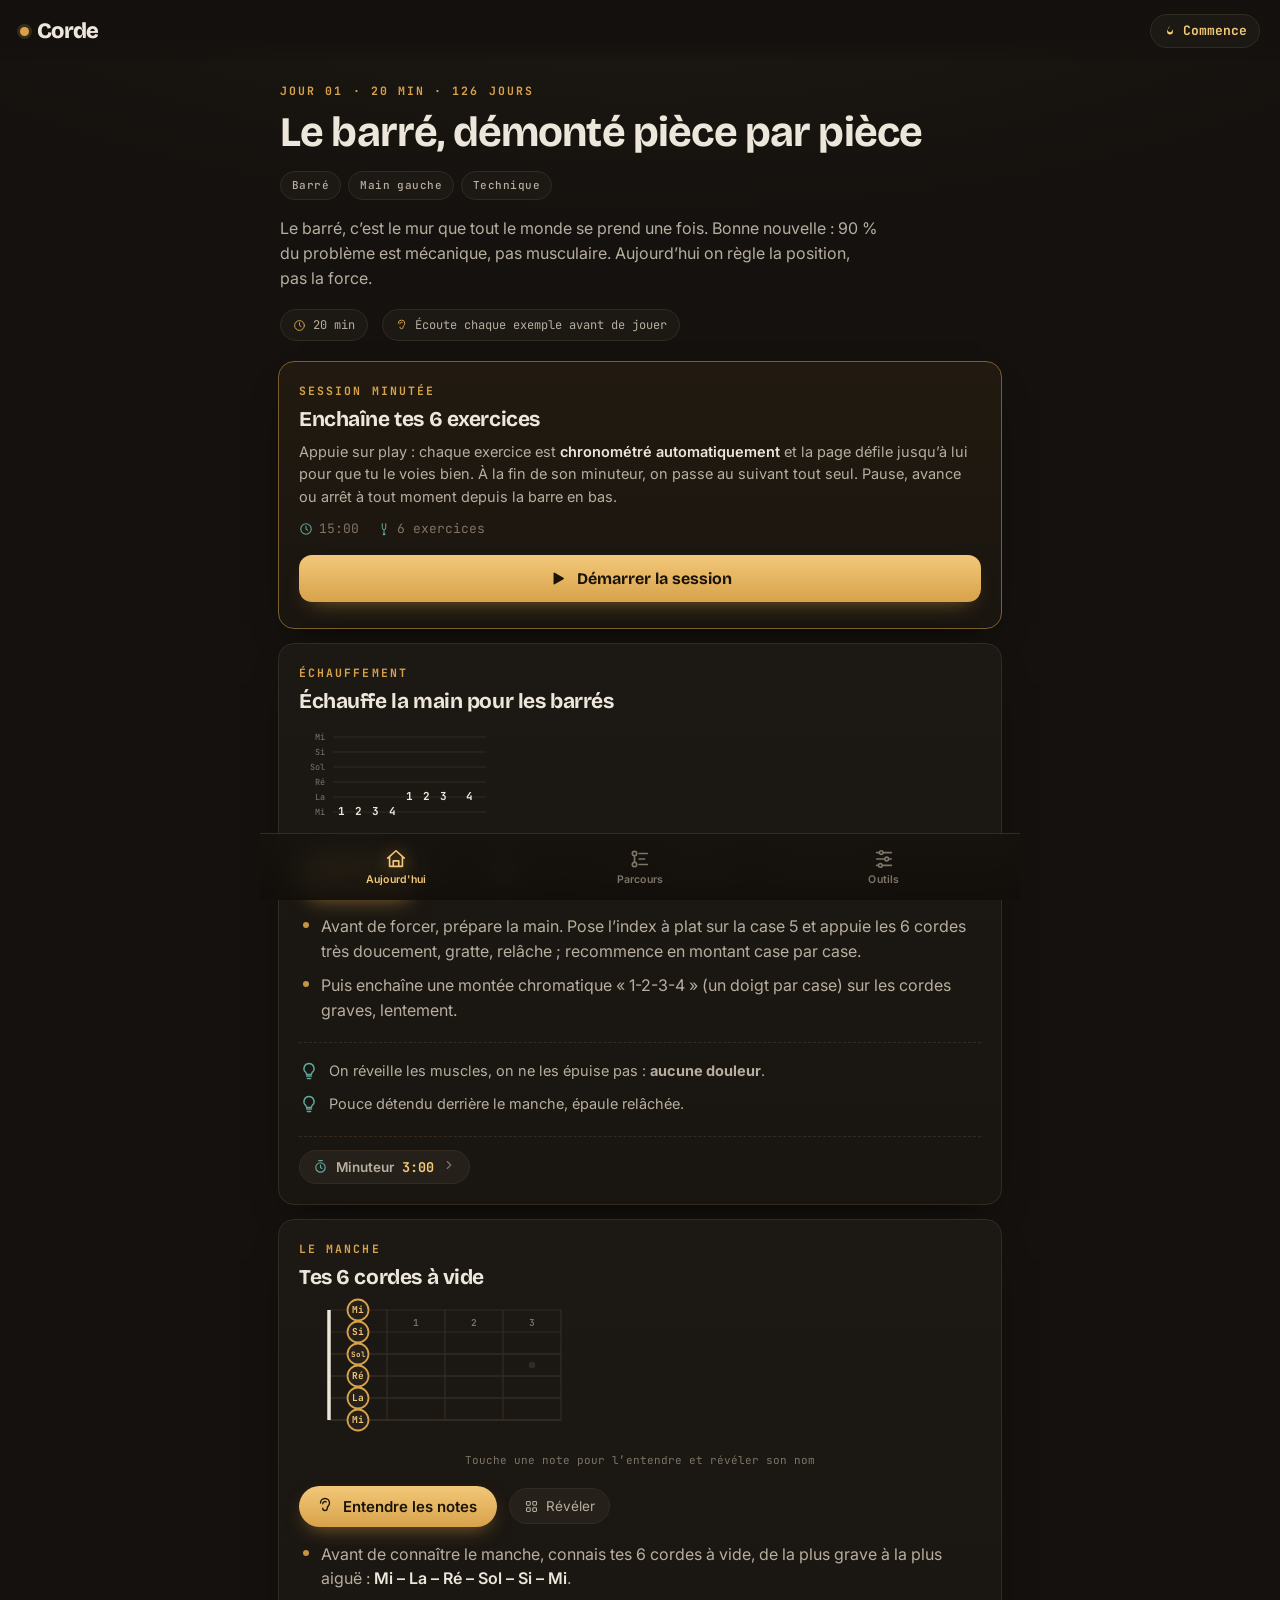
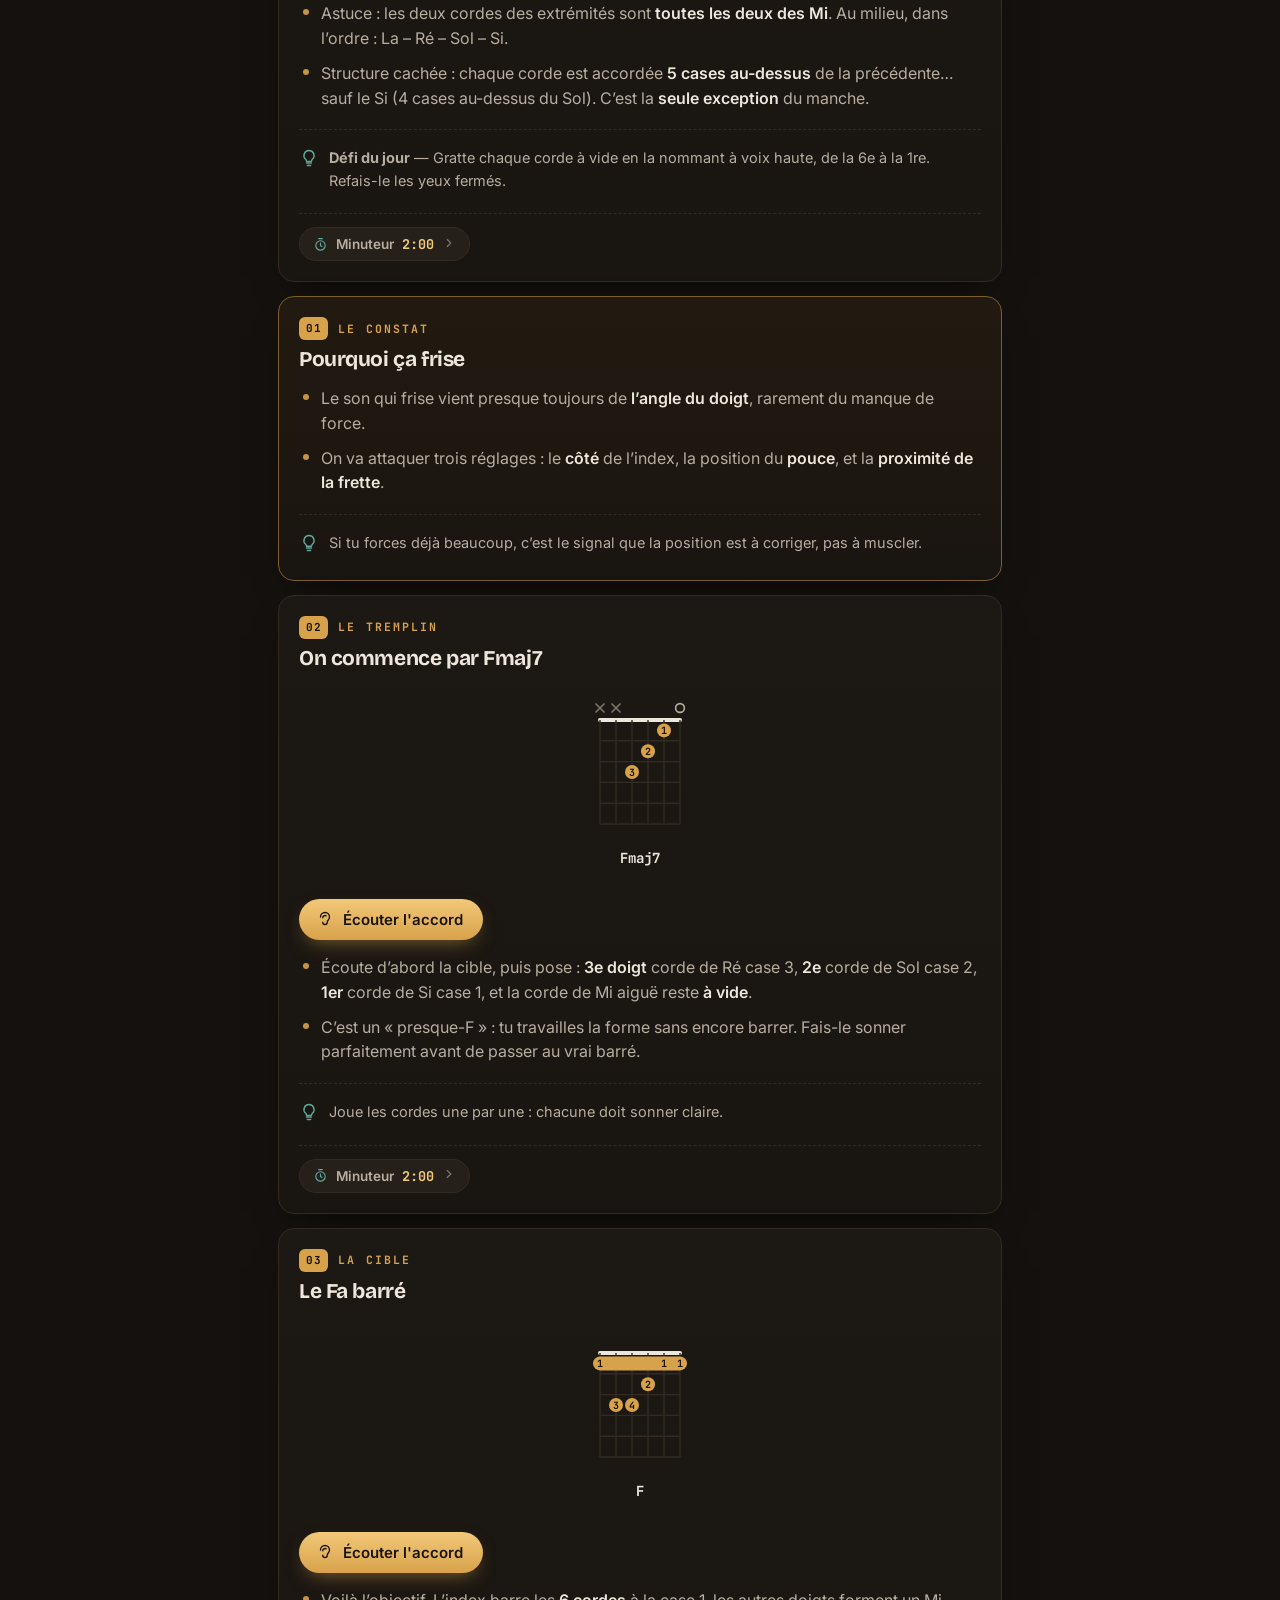
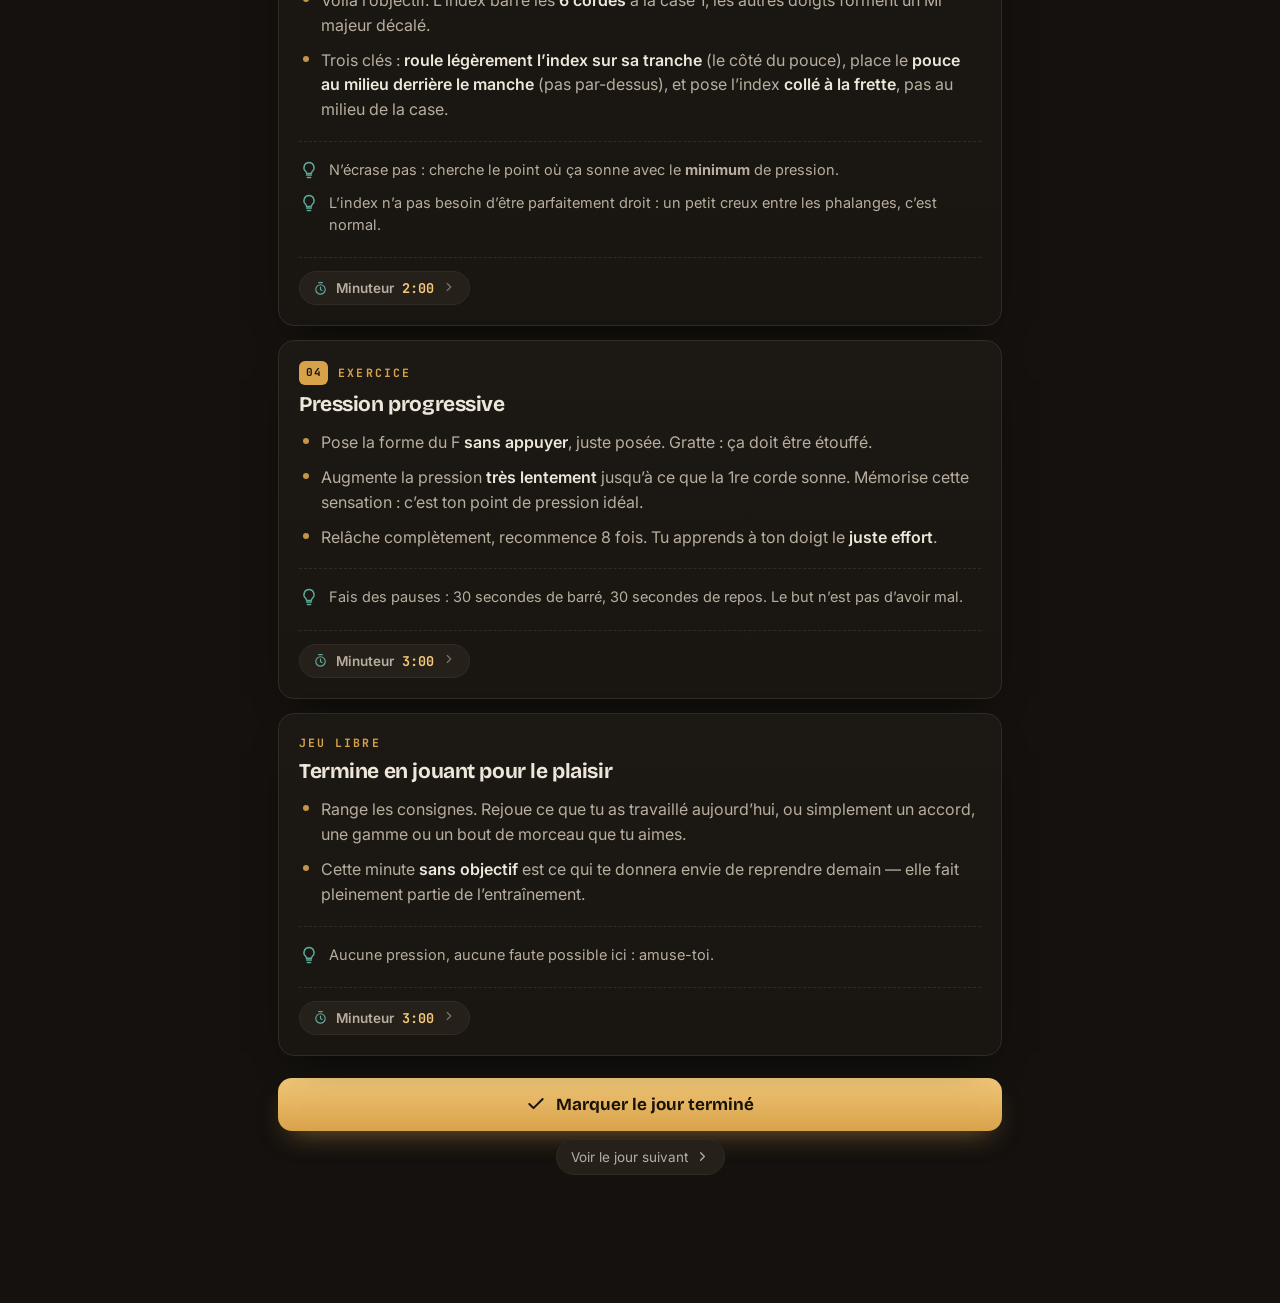
==== index.html @ 46162e78 "Add files via upload" ====
<!DOCTYPE html>
<html lang="fr">
<head>
<meta charset="UTF-8">
<meta name="viewport" content="width=device-width, initial-scale=1.0, viewport-fit=cover">
<title>Corde — Guitare, 20 min par jour</title>
<link rel="preconnect" href="https://fonts.googleapis.com">
<link rel="preconnect" href="https://fonts.gstatic.com" crossorigin>
<link href="https://fonts.googleapis.com/css2?family=Bricolage+Grotesque:opsz,wght@12..96,500;12..96,700;12..96,800&family=Inter:wght@400;500;600&family=JetBrains+Mono:wght@400;500;700&display=swap" rel="stylesheet">
<style>
:root{
  --ink:#14110E; --ink2:#1C1813; --ink3:#26201A; --line:#332B22;
  --bone:#EDE6DA; --bone2:#B7AE9F; --bone3:#7E7568;
  --brass:#D8A24A; --brass-hi:#F2C879; --brass-dim:#7a5e2c;
  --patina:#5FA89C; --patina-dim:#2f5650;
  --red:#C9543B;
  --ok:#8FB98A;
  --r:16px; --r2:12px; --r3:9px;
  --maxw:760px;
  --shadow:0 18px 40px -22px rgba(0,0,0,.8);
}
*{box-sizing:border-box}
html,body{margin:0;padding:0}
body{
  background:
    radial-gradient(120% 60% at 50% -10%, #1f1a14 0%, var(--ink) 60%) fixed,
    var(--ink);
  color:var(--bone);
  font-family:'Inter',system-ui,-apple-system,sans-serif;
  font-size:16px; line-height:1.55;
  -webkit-font-smoothing:antialiased; text-rendering:optimizeLegibility;
  padding-bottom:calc(78px + env(safe-area-inset-bottom));
  min-height:100vh;
}
::selection{background:var(--brass);color:#1a1408}
h1,h2,h3,h4{font-family:'Bricolage Grotesque',sans-serif;font-weight:700;letter-spacing:-.02em;line-height:1.08;margin:0}
.mono{font-family:'JetBrains Mono',monospace}
button{font-family:inherit;cursor:pointer;border:none;background:none;color:inherit}
.hidden{display:none !important}

/* ---------- top bar ---------- */
.topbar{
  position:sticky;top:0;z-index:40;
  display:flex;align-items:center;justify-content:space-between;
  padding:14px 20px calc(14px) 20px;
  padding-top:calc(14px + env(safe-area-inset-top));
  background:linear-gradient(180deg, rgba(20,17,14,.96) 70%, rgba(20,17,14,0));
  backdrop-filter:blur(8px);
}
.wordmark{font-family:'Bricolage Grotesque';font-weight:800;font-size:22px;letter-spacing:-.03em;display:flex;align-items:center;gap:8px}
.wordmark .dotp{width:9px;height:9px;border-radius:50%;background:var(--brass);box-shadow:0 0 0 3px rgba(216,162,74,.18)}
.streak{
  display:inline-flex;align-items:center;gap:6px;
  font-family:'JetBrains Mono';font-size:13px;font-weight:700;color:var(--brass-hi);
  background:var(--ink2);border:1px solid var(--line);border-radius:999px;padding:6px 12px;
}
.streak svg{width:14px;height:14px}

/* ---------- layout ---------- */
main{max-width:var(--maxw);margin:0 auto;padding:6px 18px 40px}
.view{animation:viewIn .4s ease both}
@keyframes viewIn{from{opacity:0;transform:translateY(6px)}to{opacity:1;transform:none}}

/* ---------- lesson header ---------- */
.eyebrow{font-family:'JetBrains Mono';font-size:11.5px;font-weight:700;letter-spacing:.18em;text-transform:uppercase;color:var(--brass)}
.lesson-head{padding:14px 2px 6px}
.lesson-head h1{font-size:clamp(30px,8vw,42px);margin:10px 0 0}
.tags{display:flex;flex-wrap:wrap;gap:7px;margin:16px 0 12px}
.tag{font-family:'JetBrains Mono';font-size:11px;font-weight:500;letter-spacing:.04em;color:var(--bone2);background:var(--ink2);border:1px solid var(--line);border-radius:999px;padding:5px 11px}
.lesson-intro{color:var(--bone2);font-size:16px;max-width:60ch}

/* progress ring in head */
.daymeta{display:flex;align-items:center;gap:14px;margin-top:18px;flex-wrap:wrap}
.pill{display:inline-flex;align-items:center;gap:7px;font-family:'JetBrains Mono';font-size:12px;color:var(--bone2);background:var(--ink2);border:1px solid var(--line);border-radius:999px;padding:6px 12px}
.pill svg{width:13px;height:13px;color:var(--brass)}

/* ---------- cards ---------- */
.card{
  background:linear-gradient(180deg,var(--ink2),#191510);
  border:1px solid var(--line);
  border-radius:var(--r);
  padding:20px;
  margin:14px 0;
  box-shadow:var(--shadow);
  animation:cardIn .5s cubic-bezier(.2,.7,.3,1) both;
}
@keyframes cardIn{from{opacity:0;transform:translateY(14px)}to{opacity:1;transform:none}}
.card.warm{border-color:var(--brass-dim);background:linear-gradient(180deg,#221a10,#191510)}
.card-eyebrow{display:flex;align-items:center;gap:10px;margin-bottom:8px}
.card-eyebrow .num{font-family:'JetBrains Mono';font-weight:700;color:var(--ink);background:var(--brass);font-size:11px;border-radius:6px;padding:3px 7px;letter-spacing:.06em}
.card h2{font-size:21px;margin:2px 0 4px}
.card h3{font-size:17px}
.card p{color:var(--bone2);margin:10px 0}
.card p strong, .body strong{color:var(--bone);font-weight:600}
.card p em, .body em{color:var(--brass-hi);font-style:normal;font-weight:500}
.body{color:var(--bone2)}
.body ul{margin:10px 0;padding-left:0;list-style:none}
.body li{position:relative;padding:5px 0 5px 22px;color:var(--bone2)}
.body li::before{content:"";position:absolute;left:4px;top:13px;width:6px;height:6px;border-radius:50%;background:var(--brass);opacity:.9}
.kbd{font-family:'JetBrains Mono';font-size:13px;color:var(--brass-hi);background:var(--ink3);border:1px solid var(--line);border-radius:6px;padding:1px 6px}

/* tips */
.tips{margin-top:14px;border-top:1px dashed var(--line);padding-top:12px}
.tip{display:flex;gap:10px;align-items:flex-start;font-size:14.5px;color:var(--bone2);padding:5px 0}
.tip .ic{flex:none;width:20px;height:20px;color:var(--patina);margin-top:1px}
.tip svg{width:20px;height:20px}

/* ---------- audio bar ---------- */
.audiobar{display:flex;align-items:center;gap:12px;flex-wrap:wrap;margin:16px 0 4px}
.playbtn{
  display:inline-flex;align-items:center;gap:9px;
  font-weight:600;font-size:15px;color:#1a1408;
  background:linear-gradient(180deg,var(--brass-hi),var(--brass));
  border-radius:999px;padding:11px 20px 11px 17px;
  box-shadow:0 8px 20px -8px rgba(216,162,74,.6);
  transition:transform .12s ease, filter .2s ease;
}
.playbtn:hover{transform:translateY(-1px);filter:brightness(1.05)}
.playbtn:active{transform:translateY(0)}
.playbtn svg{width:18px;height:18px}
.playbtn.playing{background:var(--ink3);color:var(--bone);box-shadow:none;border:1px solid var(--line)}
.subbtn{display:inline-flex;align-items:center;gap:7px;font-size:13.5px;color:var(--bone2);background:var(--ink3);border:1px solid var(--line);border-radius:999px;padding:9px 14px;transition:.15s}
.subbtn:hover{color:var(--bone);border-color:var(--brass-dim)}
.subbtn svg{width:15px;height:15px}
.subbtn.on{color:var(--brass-hi);border-color:var(--brass-dim);background:#241b10}
.metrobtn.on{color:#1a1408;background:linear-gradient(180deg,var(--brass-hi),var(--brass));border-color:var(--brass);animation:metropulse 1s ease infinite}
.metrobtn.on svg{color:#1a1408}
@keyframes metropulse{0%,100%{box-shadow:0 0 0 0 rgba(216,162,74,0)}50%{box-shadow:0 0 0 4px rgba(216,162,74,.22)}}
.tempo{display:inline-flex;align-items:center;gap:10px;font-family:'JetBrains Mono';font-size:12px;color:var(--bone2)}
.tempo input[type=range]{-webkit-appearance:none;appearance:none;width:104px;height:4px;border-radius:4px;background:var(--line);outline:none}
.tempo input[type=range]::-webkit-slider-thumb{-webkit-appearance:none;width:16px;height:16px;border-radius:50%;background:var(--brass);cursor:pointer;box-shadow:0 0 0 4px rgba(216,162,74,.15)}
.tempo input[type=range]::-moz-range-thumb{width:16px;height:16px;border:none;border-radius:50%;background:var(--brass);cursor:pointer}
.tempo .bpm{color:var(--brass-hi);min-width:46px}

/* ---------- diagram surfaces ---------- */
.diagram-wrap{display:flex;justify-content:center;padding:8px 0 4px}
.chord-row{display:flex;gap:14px;flex-wrap:wrap;justify-content:center;padding:6px 0}
.chord-cell{display:flex;flex-direction:column;align-items:center;gap:8px;cursor:pointer;border-radius:12px;padding:8px;transition:.15s;border:1px solid transparent}
.chord-cell:hover{background:var(--ink3);border-color:var(--line)}
.chord-cell .cname{font-family:'JetBrains Mono';font-weight:700;font-size:14px;color:var(--bone)}
.chord-cell.active .cname{color:var(--brass-hi)}
.fretwrap{overflow-x:auto;border-radius:12px;padding:4px}
svg.diagram{display:block;max-width:100%;height:auto}
svg .lbl{font-family:'JetBrains Mono';font-weight:600}

/* note dot animation */
.ndot{transition:fill .08s ease, r .08s ease}
.ndot.active{fill:var(--brass-hi)!important;stroke:var(--brass-hi)!important}
.fdot{cursor:pointer;transition:fill .1s ease,stroke .1s ease}
.fnote{cursor:pointer}
.fnote:hover .fdot{stroke:var(--brass-hi)}
.fname{user-select:none}
.fdot.active + .fname{fill:#1a1408}
.tabcol.active rect.coltxtbg{opacity:1}
.tabnum.active{fill:#1a1408}

/* ---------- recap / routine ---------- */
.routine li{counter-increment:rc;padding-left:34px}
.routine li::before{content:counter(rc);left:0;top:6px;width:auto;height:auto;background:none;font-family:'JetBrains Mono';font-weight:700;color:var(--brass);font-size:13px;border:1px solid var(--brass-dim);border-radius:6px;padding:1px 7px}
.routine{counter-reset:rc;list-style:none;padding:0;margin:8px 0}

/* finish button */
.finishbtn{
  width:100%;margin:22px 0 8px;
  display:flex;align-items:center;justify-content:center;gap:10px;
  font-family:'Bricolage Grotesque';font-weight:700;font-size:17px;color:#1a1408;
  background:linear-gradient(180deg,var(--brass-hi),var(--brass));
  border-radius:14px;padding:16px;
  box-shadow:0 12px 28px -12px rgba(216,162,74,.55);transition:.15s;
}
.finishbtn:hover{filter:brightness(1.04);transform:translateY(-1px)}
.finishbtn.done{background:var(--ink2);color:var(--ok);border:1px solid var(--line);box-shadow:none}
.finishbtn svg{width:20px;height:20px}

/* ---------- parcours (timeline) ---------- */
.path-head{padding:14px 2px}
.path-head h1{font-size:30px}
.path-head p{color:var(--bone2)}
.weekband{font-family:'JetBrains Mono';font-size:12px;letter-spacing:.12em;text-transform:uppercase;color:var(--bone3);margin:24px 4px 8px;display:flex;align-items:center;gap:10px}
.weekband::after{content:"";flex:1;height:1px;background:var(--line)}
.daycard{
  display:flex;align-items:center;gap:14px;width:100%;text-align:left;
  background:var(--ink2);border:1px solid var(--line);border-radius:14px;
  padding:14px 16px;margin:8px 0;transition:.15s;
}
.daycard:hover{border-color:var(--brass-dim);transform:translateX(2px)}
.daynum{flex:none;width:46px;height:46px;border-radius:12px;display:grid;place-items:center;font-family:'JetBrains Mono';font-weight:700;font-size:15px;background:var(--ink3);color:var(--bone2);border:1px solid var(--line)}
.daycard.done .daynum{background:var(--patina-dim);color:#cfeee6;border-color:var(--patina-dim)}
.daycard.current .daynum{background:var(--brass);color:#1a1408;border-color:var(--brass);box-shadow:0 0 0 4px rgba(216,162,74,.18)}
.dayinfo{flex:1;min-width:0}
.dayinfo .dt{font-weight:600;font-size:15.5px;color:var(--bone);display:flex;align-items:center;gap:8px}
.dayinfo .ds{font-size:12.5px;color:var(--bone3);font-family:'JetBrains Mono';margin-top:2px;white-space:nowrap;overflow:hidden;text-overflow:ellipsis}
.badge-now{font-family:'JetBrains Mono';font-size:10px;font-weight:700;letter-spacing:.08em;color:#1a1408;background:var(--brass);border-radius:5px;padding:2px 6px}
.chev{flex:none;color:var(--bone3)}
.chev svg{width:18px;height:18px}

/* ---------- tools ---------- */
.tools-head{padding:14px 2px}
.tools-head h1{font-size:30px}
.tool{background:linear-gradient(180deg,var(--ink2),#191510);border:1px solid var(--line);border-radius:var(--r);padding:20px;margin:14px 0;box-shadow:var(--shadow)}
.tool h2{font-size:19px;display:flex;align-items:center;gap:10px}
.tool h2 svg{width:20px;height:20px;color:var(--brass)}
.tool p.hint{color:var(--bone3);font-size:13.5px;margin:6px 0 14px}

/* metronome */
.metro{display:flex;flex-direction:column;align-items:center;gap:18px}
.metro-bpm{font-family:'Bricolage Grotesque';font-weight:800;font-size:64px;color:var(--bone);line-height:1;letter-spacing:-.04em}
.metro-bpm small{font-family:'JetBrains Mono';font-size:14px;font-weight:500;color:var(--bone3);letter-spacing:.1em;display:block;margin-top:2px}
.metro-dots{display:flex;gap:12px}
.mdot{width:16px;height:16px;border-radius:50%;background:var(--ink3);border:1px solid var(--line);transition:.05s}
.mdot.beat{background:var(--brass-hi);box-shadow:0 0 14px var(--brass)}
.mdot.one.beat{background:var(--patina)}
.metro-ctrls{display:flex;align-items:center;gap:14px;width:100%;max-width:340px}
.metro-ctrls input[type=range]{flex:1;-webkit-appearance:none;height:5px;border-radius:5px;background:var(--line)}
.metro-ctrls input[type=range]::-webkit-slider-thumb{-webkit-appearance:none;width:20px;height:20px;border-radius:50%;background:var(--brass);box-shadow:0 0 0 5px rgba(216,162,74,.15)}
.metro-ctrls input[type=range]::-moz-range-thumb{width:20px;height:20px;border:none;border-radius:50%;background:var(--brass)}
.rbtn{width:38px;height:38px;flex:none;border-radius:10px;background:var(--ink3);border:1px solid var(--line);color:var(--bone);display:grid;place-items:center;font-family:'JetBrains Mono';font-weight:700}
.rbtn:hover{border-color:var(--brass-dim)}
.sigrow{display:flex;gap:8px;margin-top:4px}
.chipbtn{font-family:'JetBrains Mono';font-size:12.5px;color:var(--bone2);background:var(--ink3);border:1px solid var(--line);border-radius:8px;padding:7px 12px;transition:.15s}
.chipbtn.on{color:#1a1408;background:var(--brass);border-color:var(--brass);font-weight:700}

/* tuner */
.tuner-strings{display:flex;justify-content:center;gap:10px;flex-wrap:wrap}
.tstr{display:flex;flex-direction:column;align-items:center;gap:6px;width:58px;padding:14px 0;border-radius:12px;background:var(--ink3);border:1px solid var(--line);transition:.12s}
.tstr:hover{border-color:var(--brass-dim);transform:translateY(-2px)}
.tstr.ring{border-color:var(--brass);box-shadow:0 0 22px -6px var(--brass)}
.tstr .tn{font-family:'Bricolage Grotesque';font-weight:800;font-size:22px}
.tstr .ts{font-family:'JetBrains Mono';font-size:10px;color:var(--bone3)}

/* explorer controls */
.selrow{display:flex;flex-wrap:wrap;gap:7px;margin:4px 0 14px}
.selrow .lab{flex-basis:100%;font-family:'JetBrains Mono';font-size:11px;letter-spacing:.1em;text-transform:uppercase;color:var(--bone3);margin-bottom:2px}
.opt{font-family:'JetBrains Mono';font-size:12.5px;color:var(--bone2);background:var(--ink3);border:1px solid var(--line);border-radius:8px;padding:8px 11px;transition:.12s;min-width:40px;text-align:center}
.opt:hover{border-color:var(--brass-dim)}
.opt.on{color:#1a1408;background:var(--brass);border-color:var(--brass);font-weight:700}
.opt small{display:block;font-size:9px;opacity:.7;font-weight:400;margin-top:1px}
.opt.on small{opacity:.85}
.fretslide{display:flex;align-items:center;gap:12px;font-family:'JetBrains Mono';font-size:12px;color:var(--bone2);margin:6px 0 12px}
.fretslide input{flex:1;-webkit-appearance:none;height:4px;border-radius:4px;background:var(--line)}
.fretslide input::-webkit-slider-thumb{-webkit-appearance:none;width:16px;height:16px;border-radius:50%;background:var(--brass);box-shadow:0 0 0 4px rgba(216,162,74,.15)}
.fretslide input::-moz-range-thumb{width:16px;height:16px;border:none;border-radius:50%;background:var(--brass)}

/* ---------- bottom nav ---------- */
.tabbar{
  position:fixed;left:0;right:0;bottom:0;z-index:50;
  display:flex;max-width:var(--maxw);margin:0 auto;
  background:linear-gradient(180deg, rgba(22,18,14,.86), rgba(18,15,11,.98));
  backdrop-filter:blur(14px);
  border-top:1px solid var(--line);
  padding:8px 14px calc(8px + env(safe-area-inset-bottom));
}
.tabbar button{
  flex:1;display:flex;flex-direction:column;align-items:center;gap:3px;
  color:var(--bone3);font-size:10.5px;font-weight:600;letter-spacing:.02em;padding:6px 0;border-radius:12px;transition:.15s;
}
.tabbar button svg{width:22px;height:22px}
.tabbar button.on{color:var(--brass-hi)}
.tabbar button.on svg{filter:drop-shadow(0 0 8px rgba(216,162,74,.5))}

/* empty / done states */
.empty{text-align:center;padding:60px 20px;color:var(--bone3)}
.empty svg{width:46px;height:46px;color:var(--brass-dim);margin-bottom:14px}
.empty h2{color:var(--bone);font-size:24px;margin-bottom:8px}

/* toast */
.toast{position:fixed;left:50%;bottom:calc(96px + env(safe-area-inset-bottom));transform:translateX(-50%) translateY(20px);background:var(--ink3);border:1px solid var(--brass-dim);color:var(--bone);font-size:14px;padding:12px 18px;border-radius:12px;box-shadow:var(--shadow);opacity:0;pointer-events:none;transition:.3s;z-index:60;display:flex;align-items:center;gap:9px}
.toast.show{opacity:1;transform:translateX(-50%) translateY(0)}
.toast svg{width:18px;height:18px;color:var(--brass)}

/* ---------- minuteurs (exercice) ---------- */
.ctimer{margin-top:16px;border-top:1px dashed var(--line);padding-top:13px}
.ctimer-pill{display:inline-flex;align-items:center;gap:8px;font-size:13.5px;font-weight:600;color:var(--bone2);background:var(--ink3);border:1px solid var(--line);border-radius:999px;padding:7px 13px;transition:.16s}
.ctimer-pill:hover{color:var(--bone);border-color:var(--brass-dim)}
.ctimer-pill>svg:first-child{width:15px;height:15px;color:var(--patina)}
.ctimer-pill .ct-caret svg{width:14px;height:14px;color:var(--bone3);transition:transform .18s}
.ctimer.open .ct-caret svg{transform:rotate(90deg)}
.ctimer-pill .ct-pilltime{color:var(--brass-hi);font-weight:700}
.ctimer.open .ctimer-pill{background:var(--ink2);border-color:var(--brass-dim)}
.ctimer-panel{display:flex;align-items:center;gap:16px;flex-wrap:wrap;background:var(--ink2);border:1px solid var(--line);border-radius:12px;padding:14px 16px;margin-top:10px}
.ctimer-ring{position:relative;width:44px;height:44px;flex:none}
.ctimer-ring svg{display:block;width:100%;height:100%}
.ctimer-ring .ct-time{position:absolute;inset:0;display:flex;align-items:center;justify-content:center;font-size:11px;font-weight:700;color:var(--bone)}
.ct-prog{transition:stroke-dashoffset .25s linear}
.ctimer-ctrls{display:flex;align-items:center;gap:8px;flex-wrap:wrap}
.ct-go{display:inline-flex;align-items:center;gap:8px;font-weight:600;font-size:14px;color:#1a1408;background:linear-gradient(180deg,var(--brass-hi),var(--brass));border-radius:999px;padding:9px 16px;transition:.15s}
.ct-go:hover{filter:brightness(1.05)}
.ct-go svg{width:16px;height:16px}
.ct-mini{display:inline-flex;align-items:center;justify-content:center;gap:6px;font-family:'JetBrains Mono';font-size:12.5px;font-weight:700;color:var(--bone2);background:var(--ink3);border:1px solid var(--line);border-radius:9px;padding:9px 11px;transition:.15s}
.ct-mini:hover{color:var(--bone);border-color:var(--brass-dim)}
.ct-mini svg{width:15px;height:15px}
.ctimer.done .ctimer-ring .ct-time{color:var(--brass-hi)}
.ctimer.flash{animation:tflash .6s ease 2}
@keyframes tflash{0%,100%{filter:none}50%{filter:brightness(1.55)}}

/* ---------- session guidée ---------- */
.session-sub{color:var(--bone2);font-size:14.5px;margin:6px 0 0}
.sessionStart{display:flex;align-items:center;justify-content:center;gap:10px;width:100%;margin:16px 0 6px;font-family:'Bricolage Grotesque';font-weight:700;font-size:16px;color:#1a1408;background:linear-gradient(180deg,var(--brass-hi),var(--brass));border-radius:13px;padding:14px;box-shadow:0 10px 22px -12px rgba(216,162,74,.6);transition:.16s}
.sessionStart:hover{transform:translateY(-1px);filter:brightness(1.04)}
.sessionStart svg{width:19px;height:19px}
.session-run{margin:16px 0 6px;background:var(--ink);border:1px solid var(--line);border-radius:14px;padding:16px}
.srun-top{display:flex;align-items:center;gap:16px}
.ctimer-ring.big{width:104px;height:104px}
.ctimer-ring .ct-time.big{font-size:22px;font-weight:800;font-family:'Bricolage Grotesque';color:var(--bone)}
.srun-meta{min-width:0;flex:1}
.srun-step{font-size:12px;color:var(--brass-hi);font-weight:700;letter-spacing:.04em;margin-bottom:4px}
.srun-label{font-size:15px;color:var(--bone);line-height:1.35}
.sbar{height:6px;background:var(--ink3);border-radius:99px;overflow:hidden;margin:15px 0 12px}
.sbar-fill{height:100%;width:0;background:linear-gradient(90deg,var(--brass),var(--brass-hi));border-radius:99px;transition:width .25s linear}
.srun-ctrls{display:flex;gap:8px;flex-wrap:wrap}
.ct-mini.wide{padding:10px 14px}
.srun-head{display:flex;align-items:baseline;justify-content:space-between;gap:10px;margin-bottom:11px;flex-wrap:wrap}
.srun-count{font-size:16px;font-weight:700;color:var(--brass-hi)}
.srun-hint{font-size:12.5px;color:var(--bone3);font-family:'JetBrains Mono'}
.rsteps{list-style:none;padding:0;margin:14px 0 0;display:flex;flex-direction:column;gap:7px}
.rstep{position:relative;display:flex;align-items:center;gap:11px;background:var(--ink2);border:1px solid var(--line);border-radius:11px;padding:10px 11px;overflow:hidden;transition:border-color .18s,opacity .18s}
.rstep::after{content:"";position:absolute;left:0;top:0;bottom:0;width:var(--p,0);background:rgba(216,162,74,.13);transition:width .25s linear;pointer-events:none}
.rstep>*{position:relative;z-index:1}
.rstep-no{flex:none;width:24px;height:24px;display:flex;align-items:center;justify-content:center;font-size:12px;font-weight:700;color:var(--brass);border:1px solid var(--brass-dim);border-radius:7px}
.rstep-label{flex:1;font-size:14px;color:var(--bone2);line-height:1.35}
.rstep-go{flex:none;display:inline-flex;align-items:center;gap:6px;font-size:12px;color:var(--bone2);background:var(--ink3);border:1px solid var(--line);border-radius:8px;padding:7px 10px;transition:.15s}
.rstep-go:hover{color:var(--bone);border-color:var(--brass-dim)}
.rstep-go svg{width:14px;height:14px;color:var(--patina)}
.rstep-time{font-weight:700;color:var(--brass-hi)}
.rstep.active{border-color:var(--brass);background:var(--ink3)}
.rstep.active .rstep-no{background:var(--brass);color:#1a1408}
.rstep.done{opacity:.5}
.rstep.done .rstep-no{background:var(--patina-dim);border-color:var(--patina-dim);color:var(--patina)}
.rstep.soloing{border-color:var(--brass-dim)}
.rstep.soloflash{animation:tflash .6s ease 2}
.finishbtn.pulse{animation:fpulse 1.4s ease infinite}
.finishbtn.done{animation:none!important}
@keyframes fpulse{0%,100%{box-shadow:0 12px 30px -14px var(--brass)}50%{box-shadow:0 0 0 6px rgba(216,162,74,.16),0 12px 30px -14px var(--brass)}}

/* ---------- session séquentielle ---------- */
.session-meta{display:flex;gap:18px;margin:11px 0 2px;color:var(--bone3);font-size:13px}
.session-meta span{display:inline-flex;align-items:center;gap:6px}
.session-meta svg{width:14px;height:14px;color:var(--patina)}
.session-running{display:flex;align-items:center;gap:9px;justify-content:center;margin-top:12px;font-size:13.5px;color:var(--brass-hi);background:var(--ink3);border:1px solid var(--brass-dim);border-radius:11px;padding:11px}
.session-running svg{width:16px;height:16px;color:var(--brass)}

/* carte de l'exercice en cours / fait pendant la session */
.card.sess-active{border-color:var(--brass);box-shadow:0 0 0 1px var(--brass),var(--shadow)}
.card.sess-active::before{content:"";position:absolute;left:0;right:auto;top:0;height:3px;width:var(--p,0%);background:linear-gradient(90deg,var(--brass),var(--brass-hi));border-radius:var(--r) 0 0 0;transition:width .25s linear;z-index:2}
.card{position:relative}
.card.sess-done{opacity:.6}
.card.sess-done::after{content:"✓ fait";position:absolute;top:14px;right:16px;font-family:'JetBrains Mono';font-weight:700;color:var(--ok);font-size:12px;letter-spacing:.03em}

/* barre de contrôle fixe (au-dessus de la barre d'onglets) */
.sessionbar{position:fixed;left:50%;transform:translateX(-50%);bottom:calc(82px + env(safe-area-inset-bottom));z-index:45;width:min(720px,calc(100% - 18px));display:flex;align-items:center;gap:13px;padding:11px 13px;background:linear-gradient(180deg,#251d12,#1a140f);border:1px solid var(--brass-dim);border-radius:16px;box-shadow:0 16px 40px -18px rgba(0,0,0,.9);animation:sbin .26s cubic-bezier(.2,.7,.3,1) both}
@keyframes sbin{from{opacity:0;transform:translate(-50%,14px)}to{opacity:1;transform:translate(-50%,0)}}
.sb-ring{position:relative;width:42px;height:42px;flex:none}
.sb-ring svg{display:block;width:100%;height:100%}
.sb-ring .sb-time{position:absolute;inset:0;display:flex;align-items:center;justify-content:center;font-size:10.5px;font-weight:700;color:var(--bone)}
.sb-meta{flex:1;min-width:0}
.sb-step{font-size:11px;font-weight:700;color:var(--brass-hi);letter-spacing:.03em;margin-bottom:2px}
.sb-title{font-size:14px;color:var(--bone);line-height:1.3;white-space:nowrap;overflow:hidden;text-overflow:ellipsis}
.sb-ctrls{display:flex;align-items:center;gap:7px;flex:none}
.sb-btn{display:inline-flex;align-items:center;justify-content:center;width:42px;height:42px;border-radius:12px;color:#1a1408;background:linear-gradient(180deg,var(--brass-hi),var(--brass));transition:.15s}
.sb-btn:hover{filter:brightness(1.05)}
.sb-btn svg{width:18px;height:18px}
.sb-btn.ghost{color:var(--bone2);background:var(--ink3);border:1px solid var(--line)}
.sb-btn.ghost:hover{color:var(--bone);border-color:var(--brass-dim)}
body.session-on{padding-bottom:calc(168px + env(safe-area-inset-bottom))}

@media (prefers-reduced-motion: reduce){
  *{animation:none!important;transition:none!important}
}
@media(max-width:480px){
  main{padding:4px 14px 30px}
  .card{padding:17px}
  .tool{padding:17px}
  .ctimer-ring.big{width:84px;height:84px}
  .ctimer-ring .ct-time.big{font-size:18px}
  .srun-top{gap:13px}
  .ctimer-panel{gap:13px;padding:13px}
  .ct-go{padding:9px 14px}
}
</style>
</head>
<body>

<header class="topbar">
  <div class="wordmark"><span class="dotp"></span>Corde</div>
  <div class="streak" id="streakBadge"></div>
</header>

<main>
  <section id="view-today" class="view"></section>
  <section id="view-path" class="view hidden"></section>
  <section id="view-tools" class="view hidden"></section>
</main>

<nav class="tabbar" id="tabbar">
  <button data-view="today" class="on">
    <svg viewBox="0 0 24 24" fill="none" stroke="currentColor" stroke-width="1.8" stroke-linecap="round" stroke-linejoin="round"><path d="M3 11l9-8 9 8"/><path d="M5 10v10h14V10"/><path d="M9 20v-6h6v6"/></svg>
    Aujourd'hui
  </button>
  <button data-view="path">
    <svg viewBox="0 0 24 24" fill="none" stroke="currentColor" stroke-width="1.8" stroke-linecap="round" stroke-linejoin="round"><circle cx="6" cy="6" r="2.4"/><circle cx="6" cy="18" r="2.4"/><path d="M6 8.4v7.2"/><path d="M11 6h9"/><path d="M11 18h9"/><path d="M11 12h6"/></svg>
    Parcours
  </button>
  <button data-view="tools">
    <svg viewBox="0 0 24 24" fill="none" stroke="currentColor" stroke-width="1.8" stroke-linecap="round" stroke-linejoin="round"><path d="M4 5h16"/><path d="M4 12h16"/><path d="M4 19h16"/><circle cx="9" cy="5" r="2" fill="var(--ink)"/><circle cx="15" cy="12" r="2" fill="var(--ink)"/><circle cx="8" cy="19" r="2" fill="var(--ink)"/></svg>
    Outils
  </button>
</nav>

<div class="toast" id="toast"></div>
<div class="sessionbar hidden" id="sessionBar">
  <div class="sb-ring"><svg viewBox="0 0 42 42"><circle cx="21" cy="21" r="15.5" fill="none" stroke="var(--line)" stroke-width="3.4"/><circle id="sbProg" cx="21" cy="21" r="15.5" fill="none" stroke="var(--brass)" stroke-width="3.4" stroke-linecap="round" transform="rotate(-90 21 21)" stroke-dasharray="97.39" stroke-dashoffset="0"/></svg><span class="sb-time mono" id="sbTime">0:00</span></div>
  <div class="sb-meta"><div class="sb-step" id="sbStep"></div><div class="sb-title" id="sbTitle"></div></div>
  <div class="sb-ctrls">
    <button class="sb-btn" id="sbToggle" aria-label="pause/reprendre"><svg viewBox="0 0 24 24" fill="currentColor"><rect x="6.5" y="5" width="3.6" height="14" rx="1.3"/><rect x="13.9" y="5" width="3.6" height="14" rx="1.3"/></svg></button>
    <button class="sb-btn ghost" id="sbNext" aria-label="exercice suivant"><svg viewBox="0 0 24 24" fill="currentColor"><path d="M5 5.5v13a1 1 0 0 0 1.53.85L15 14.1v3.9a1 1 0 0 0 2 0v-12a1 1 0 0 0-2 0v3.9L6.53 4.65A1 1 0 0 0 5 5.5z"/></svg></button>
    <button class="sb-btn ghost" id="sbStop" aria-label="arrêter la session"><svg viewBox="0 0 24 24" fill="currentColor"><rect x="6" y="6" width="12" height="12" rx="2.5"/></svg></button>
  </div>
</div>

<script>
"use strict";

/* =========================================================
   STORAGE (safe — fonctionne hébergé, dégrade en mémoire)
========================================================= */
const Store = {
  mem:{},
  get(k){ try{ const v=localStorage.getItem(k); return v==null?null:JSON.parse(v);}catch(e){ return (k in this.mem)?this.mem[k]:null;} },
  set(k,v){ try{ localStorage.setItem(k, JSON.stringify(v)); }catch(e){ this.mem[k]=v; } }
};

/* =========================================================
   MUSIQUE — accordage, notes
========================================================= */
const OPEN_FREQ = [82.41,110.00,146.83,196.00,246.94,329.63]; // E A D G B E (corde 6→1)
const OPEN_PC   = [4,9,2,7,11,4];
const NOTE_LAT  = ['Do','Do#','Ré','Ré#','Mi','Fa','Fa#','Sol','Sol#','La','La#','Si'];
const NOTE_LET  = ['C','C#','D','D#','E','F','F#','G','G#','A','A#','B'];
const STRING_LBL= ['Mi','La','Ré','Sol','Si','Mi']; // grave→aigu

const freqAt = (s,f)=> OPEN_FREQ[s]*Math.pow(2,f/12);
const pcAt   = (s,f)=> (OPEN_PC[s]+f)%12;
const letToPc= (n)=> NOTE_LET.indexOf(n);

const SCALES = {
  minPenta:{name:'Pentatonique mineure', iv:[0,3,5,7,10]},
  majPenta:{name:'Pentatonique majeure', iv:[0,2,4,7,9]},
  blues:{name:'Gamme blues', iv:[0,3,5,6,7,10]},
  major:{name:'Gamme majeure', iv:[0,2,4,5,7,9,11]},
  natMinor:{name:'Mineure naturelle', iv:[0,2,3,5,7,8,10]},
  dorian:{name:'Mode dorien', iv:[0,2,3,5,7,9,10]},
  mixo:{name:'Mode mixolydien', iv:[0,2,4,5,7,9,10]},
};
function degreeOf(pc, rootPc, iv){
  for(let i=0;i<iv.length;i++){ if((rootPc+iv[i])%12===((pc%12)+12)%12) return i; }
  return -1;
}

/* =========================================================
   ACCORDS  (frets corde6→1 ; -1 = étouffée, 0 = à vide)
========================================================= */
const CH = (frets,fingers,barres,base)=>({frets,fingers:fingers||null,barres:barres||[],base:base||1});
const CHORDS = {
  // ouverts
  'C':  CH([-1,3,2,0,1,0],[0,3,2,0,1,0]),
  'A':  CH([-1,0,2,2,2,0],[0,0,1,2,3,0]),
  'G':  CH([3,2,0,0,0,3],[2,1,0,0,0,3]),
  'E':  CH([0,2,2,1,0,0],[0,2,3,1,0,0]),
  'D':  CH([-1,-1,0,2,3,2],[0,0,0,1,3,2]),
  'Am': CH([-1,0,2,2,1,0],[0,0,2,3,1,0]),
  'Em': CH([0,2,2,0,0,0],[0,2,3,0,0,0]),
  'Dm': CH([-1,-1,0,2,3,1],[0,0,0,2,3,1]),
  'Fmaj7':CH([-1,-1,3,2,1,0],[0,0,3,2,1,0]),
  'Cadd9':CH([-1,3,2,0,3,0],[0,2,1,0,3,0]),
  'Asus2':CH([-1,0,2,2,0,0],[0,0,1,2,0,0]),
  'Dsus4':CH([-1,-1,0,2,3,3],[0,0,0,1,2,3]),
  // barrés forme E (fondamentale corde 6)
  'F':   CH([1,3,3,2,1,1],[1,3,4,2,1,1],[{fret:1,lo:0,hi:5}]),
  'F#':  CH([2,4,4,3,2,2],[1,3,4,2,1,1],[{fret:2,lo:0,hi:5}],2),
  'G(b)':CH([3,5,5,4,3,3],[1,3,4,2,1,1],[{fret:3,lo:0,hi:5}],3),
  'A(b)':CH([5,7,7,6,5,5],[1,3,4,2,1,1],[{fret:5,lo:0,hi:5}],5),
  'B':   CH([7,9,9,8,7,7],[1,3,4,2,1,1],[{fret:7,lo:0,hi:5}],7),
  // barrés mineurs forme Em (fondamentale corde 6)
  'Fm':  CH([1,3,3,1,1,1],[1,3,4,1,1,1],[{fret:1,lo:0,hi:5}]),
  'Gm':  CH([3,5,5,3,3,3],[1,3,4,1,1,1],[{fret:3,lo:0,hi:5}],3),
  'Bm(e)':CH([7,9,9,7,7,7],[1,3,4,1,1,1],[{fret:7,lo:0,hi:5}],7),
  // barrés forme A (fondamentale corde 5)
  'B(a)':CH([-1,2,4,4,4,2],[0,1,3,3,3,1],[{fret:2,lo:1,hi:5}],2),
  'C(a)':CH([-1,3,5,5,5,3],[0,1,3,3,3,1],[{fret:3,lo:1,hi:5}],3),
  'Bb':  CH([-1,1,3,3,3,1],[0,1,3,3,3,1],[{fret:1,lo:1,hi:5}]),
  'D(a)':CH([-1,5,7,7,7,5],[0,1,3,3,3,1],[{fret:5,lo:1,hi:5}],5),
  // mineurs forme Am (fondamentale corde 5)
  'Bm':  CH([-1,2,4,4,3,2],[0,1,3,4,2,1],[{fret:2,lo:1,hi:5}],2),
  'Cm':  CH([-1,3,5,5,4,3],[0,1,3,4,2,1],[{fret:3,lo:1,hi:5}],3),
  // power
  'F5':  CH([1,3,3,-1,-1,-1],[1,3,4]),
  'G5':  CH([3,5,5,-1,-1,-1],[1,3,4],[],3),
  'A5':  CH([5,7,7,-1,-1,-1],[1,3,4],[],5),
  // 7e & couleurs (Phase 2)
  'Am7': CH([-1,0,2,0,1,0],[0,0,2,0,1,0]),
  'Em7': CH([0,2,0,0,0,0],[0,2,0,0,0,0]),
  'Dm7': CH([-1,-1,0,2,1,1],[0,0,0,2,1,1]),
  'Bm7': CH([-1,2,0,2,0,2],[0,1,0,2,0,3]),
  'Cmaj7':CH([-1,3,2,0,0,0],[0,3,2,0,0,0]),
  'Gmaj7':CH([3,2,0,0,0,2],[2,1,0,0,0,3]),
  'G7': CH([3,2,0,0,0,1],[3,2,0,0,0,1]),
  'C7': CH([-1,3,2,3,1,0],[0,3,2,4,1,0]),
  'A7': CH([-1,0,2,0,2,0],[0,0,1,0,2,0]),
  'E7': CH([0,2,0,1,0,0],[0,2,0,1,0,0]),
  'D7': CH([-1,-1,0,2,1,2],[0,0,0,2,1,3]),
  'B7': CH([-1,2,1,2,0,2],[0,2,1,3,0,4]),
  'Asus4':CH([-1,0,2,2,3,0],[0,0,1,2,3,0]),
  'Esus4':CH([0,2,2,2,0,0],[0,2,3,4,0,0]),
  'Dsus2':CH([-1,-1,0,2,3,0],[0,0,0,1,3,0]),
  // slash (basses qui marchent)
  'GB': CH([-1,2,0,0,3,3],[0,1,0,0,3,4]),
  'DFs':CH([2,0,0,2,3,2],[1,0,0,2,4,3]),
  'CG': CH([3,3,2,0,1,0],[3,4,2,0,1,0]),
  // formes CAGED mobiles
  'D(c)': CH([-1,5,4,2,3,2],[0,4,3,1,2,1],[{fret:2,lo:2,hi:5}],2),
  'E(d)': CH([-1,-1,2,4,5,4],[0,0,1,2,4,3],[],2),
  'A(gsh)':CH([-1,-1,2,2,2,5],[0,0,1,1,1,4],[{fret:2,lo:2,hi:4}],2),
  // triades (cordes aiguës 3-2-1)
  'Ctri_o': CH([-1,-1,-1,0,1,0],[0,0,0,0,1,0]),
  'Ctri_5': CH([-1,-1,-1,5,5,3],[0,0,0,3,4,1],[],3),
  'Ctri_9': CH([-1,-1,-1,9,8,8],[0,0,0,3,1,2],[],8),
  'Amtri_o':CH([-1,-1,-1,2,1,0],[0,0,0,2,1,0]),
  'Amtri_5':CH([-1,-1,-1,5,5,5],[0,0,0,1,2,3],[],3),
  'Amtri_9':CH([-1,-1,-1,9,10,8],[0,0,0,2,3,1],[],8),
  'Ftri': CH([-1,-1,-1,2,1,1],[0,0,0,2,1,1]),
  'Gtri': CH([-1,-1,-1,4,3,3],[0,0,0,2,1,1],[],3),
  'Dtri': CH([-1,-1,-1,2,3,2],[0,0,0,1,3,2]),
  'Emtri': CH([-1,-1,-1,0,0,0],[0,0,0,0,0,0]),
  // triades (cordes médiums 4-3-2)
  'Ctri_m': CH([-1,-1,2,0,1,-1],[0,0,2,0,1,0]),
  'Gtri_m': CH([-1,-1,5,4,3,-1],[0,0,3,2,1,0],[],3),
  'Amtri_m':CH([-1,-1,2,2,1,-1],[0,0,2,3,1,0]),
};
// label affiché « propre » pour quelques accords renommés
const CH_DISPLAY = {'G(b)':'G','A(b)':'A','B(a)':'B','C(a)':'C','D(a)':'D','Bm(e)':'Bm','GB':'G/B','DFs':'D/F#','CG':'C/G','D(c)':'D (forme C)','E(d)':'E (forme D)','A(gsh)':'A (forme G)','Ctri_o':'C (triade)','Ctri_5':'C (triade c.5)','Ctri_9':'C (triade c.9)','Amtri_o':'Am (triade)','Amtri_5':'Am (triade c.5)','Amtri_9':'Am (triade c.9)','Ftri':'F (triade)','Gtri':'G (triade)','Dtri':'D (triade)','Emtri':'Em (triade)','Ctri_m':'C (triade médiums)','Gtri_m':'G (triade médiums)','Amtri_m':'Am (triade médiums)'};
const chordLabel = (k)=> CH_DISPLAY[k]||k;
function chordFreqs(frets){
  const out=[]; for(let s=0;s<6;s++){ if(frets[s]>=0) out.push(freqAt(s,frets[s])); } return out;
}

/* =========================================================
   MOTEUR AUDIO — synthèse de corde pincée (Karplus-Strong)
========================================================= */
const Audio = {
  ctx:null, master:null, comp:null, cache:new Map(),
  ensure(){
    if(this.ctx) { if(this.ctx.state==='suspended') this.ctx.resume(); return; }
    const AC = window.AudioContext||window.webkitAudioContext;
    this.ctx = new AC();
    this.comp = this.ctx.createDynamicsCompressor();
    this.comp.threshold.value=-14; this.comp.ratio.value=3.2; this.comp.attack.value=.004; this.comp.release.value=.25;
    this.master = this.ctx.createGain(); this.master.gain.value=0.9;
    this.master.connect(this.comp); this.comp.connect(this.ctx.destination);
  },
  beep(n, freq){
    this.ensure(); if(!this.ctx) return;
    n=n||1; freq=freq||880;
    for(let k=0;k<n;k++){
      const t=this.ctx.currentTime + k*0.16;
      const o=this.ctx.createOscillator(), g=this.ctx.createGain();
      o.type='sine'; o.frequency.value=freq;
      g.gain.setValueAtTime(0.0001,t);
      g.gain.exponentialRampToValueAtTime(0.30,t+0.012);
      g.gain.exponentialRampToValueAtTime(0.0001,t+0.14);
      o.connect(g); g.connect(this.master);
      o.start(t); o.stop(t+0.16);
    }
  },
  chime(){
    this.ensure(); if(!this.ctx) return;
    [659.25,830.61,987.77].forEach((f,k)=>{
      const t=this.ctx.currentTime + k*0.16;
      const o=this.ctx.createOscillator(), g=this.ctx.createGain();
      o.type='triangle'; o.frequency.value=f;
      g.gain.setValueAtTime(0.0001,t);
      g.gain.exponentialRampToValueAtTime(0.34,t+0.015);
      g.gain.exponentialRampToValueAtTime(0.0001,t+0.34);
      o.connect(g); g.connect(this.master);
      o.start(t); o.stop(t+0.36);
    });
  },
  buffer(freq, dur){
    const key = Math.round(freq*8)+'_'+Math.round(dur*4);
    if(this.cache.has(key)) return this.cache.get(key);
    const sr=this.ctx.sampleRate;
    const N=Math.max(2,Math.round(sr/freq));
    const wt=new Float32Array(N);
    for(let i=0;i<N;i++) wt[i]=Math.random()*2-1;
    // adoucir le bruit initial (deux passes de moyenne) -> attaque plus "doigt"
    for(let p=0;p<2;p++){ let prev=wt[N-1]; for(let i=0;i<N;i++){ const c=wt[i]; wt[i]=(c+prev)*0.5; prev=c; } }
    const total=Math.floor(dur*sr);
    const buf=this.ctx.createBuffer(1,total,sr);
    const d=buf.getChannelData(0);
    const decay= freq<140?0.9935 : freq<300?0.9955 : 0.9968;
    let idx=0;
    for(let i=0;i<total;i++){
      const c=wt[idx]; d[i]=c;
      const nx=wt[(idx+1)%N];
      wt[idx]=decay*0.5*(c+nx);
      idx=(idx+1)%N;
    }
    if(this.cache.size>400) this.cache.clear();
    this.cache.set(key,buf);
    return buf;
  },
  note(freq, when, opt){
    opt=opt||{};
    const dur=opt.dur||2.6, peak=opt.gain!=null?opt.gain:0.22;
    const buf=this.buffer(freq, dur+0.1);
    const src=this.ctx.createBufferSource(); src.buffer=buf;
    const g=this.ctx.createGain();
    g.gain.setValueAtTime(0,when);
    g.gain.linearRampToValueAtTime(peak,when+0.004);
    // léger filtre passe-bas pour la chaleur
    const lp=this.ctx.createBiquadFilter(); lp.type='lowpass'; lp.frequency.value=Math.min(7000, freq*9+1800); lp.Q.value=0.4;
    src.connect(lp); lp.connect(g); g.connect(this.master);
    src.start(when); src.stop(when+dur+0.12);
    return {src,g};
  },
  strum(freqs, when, opt){
    opt=opt||{}; const dir=opt.dir||'down', spread=opt.spread||0.020, gain=opt.gain!=null?opt.gain:0.17, dur=opt.dur||3.2;
    const arr=freqs.slice(); // déjà grave→aigu
    const order = dir==='down'? arr : arr.slice().reverse();
    const nodes=[];
    order.forEach((f,i)=>{ nodes.push(this.note(f, when+i*spread, {dur, gain})); });
    return nodes;
  }
};
// reprendre le contexte au premier geste
['pointerdown','keydown','touchstart'].forEach(ev=>window.addEventListener(ev,()=>Audio.ensure(),{once:true,passive:true}));

/* =========================================================
   PLAYER — séquences (gammes / tablatures) + sync visuelle
========================================================= */
const Player = {
  active:false, raf:0, nodes:[], onStep:null, onEnd:null,
  iterStart:0, iterEnd:0, events:[], tempo:90, loop:false, building:null,
  stop(){
    this.active=false;
    if(this.raf) cancelAnimationFrame(this.raf), this.raf=0;
    const now=Audio.ctx?Audio.ctx.currentTime:0;
    this.nodes.forEach(n=>{ try{ n.g.gain.cancelScheduledValues(now); n.g.gain.setTargetAtTime(0,now,0.03); n.src.stop(now+0.12);}catch(e){} });
    this.nodes=[];
    if(this.onStep) this.onStep(-1);
    this.onStep=null; this.onEnd=null;
  },
  schedule(start){
    const spb=60/this.tempo; let t=start;
    this.events.forEach(ev=>{
      if(!ev.rest && ev.freqs && ev.freqs.length){
        const dur=Math.max(ev.beats*spb*1.05, 1.3);
        const gain = ev.freqs.length>1 ? 0.15 : 0.21;
        if(ev.freqs.length>2){ this.nodes.push(...Audio.strum(ev.freqs,t,{dur,gain})); }
        else ev.freqs.forEach(f=> this.nodes.push(Audio.note(f,t,{dur,gain})) );
      }
      t+=ev.beats*spb;
    });
    return t;
  },
  play(events, opt){
    Audio.ensure();
    this.stop();
    this.events=events; this.tempo=opt.tempo||90; this.loop=!!opt.loop;
    this.onStep=opt.onStep||null; this.onEnd=opt.onEnd||null;
    this.active=true;
    const start=Audio.ctx.currentTime+0.07;
    this.iterStart=start; this.iterEnd=this.schedule(start);
    const spb=60/this.tempo;
    const frame=()=>{
      if(!this.active) return;
      const now=Audio.ctx.currentTime;
      if(now>=this.iterEnd-0.0005){
        if(this.loop){ this.iterStart=this.iterEnd; this.iterEnd=this.schedule(this.iterStart); }
        else { this.active=false; if(this.onStep)this.onStep(-1); const e=this.onEnd; this.onStep=null;this.onEnd=null; if(e)e(); return; }
      }
      let acc=this.iterStart, idx=-1;
      for(let i=0;i<this.events.length;i++){ const d=this.events[i].beats*spb; if(now>=acc && now<acc+d){idx=i;break;} acc+=d; }
      if(this.onStep) this.onStep(idx);
      this.raf=requestAnimationFrame(frame);
    };
    this.raf=requestAnimationFrame(frame);
  }
};

/* =========================================================
   ICONES
========================================================= */
const I={
  play:'<svg viewBox="0 0 24 24" fill="currentColor"><path d="M7 5.5v13a1 1 0 0 0 1.5.87l11-6.5a1 1 0 0 0 0-1.74l-11-6.5A1 1 0 0 0 7 5.5z"/></svg>',
  stop:'<svg viewBox="0 0 24 24" fill="currentColor"><rect x="6" y="6" width="12" height="12" rx="2.5"/></svg>',
  loop:'<svg viewBox="0 0 24 24" fill="none" stroke="currentColor" stroke-width="2" stroke-linecap="round" stroke-linejoin="round"><path d="M17 2l4 4-4 4"/><path d="M3 11V9a4 4 0 0 1 4-4h14"/><path d="M7 22l-4-4 4-4"/><path d="M21 13v2a4 4 0 0 1-4 4H3"/></svg>',
  ear:'<svg viewBox="0 0 24 24" fill="none" stroke="currentColor" stroke-width="1.8" stroke-linecap="round" stroke-linejoin="round"><path d="M6 8a6 6 0 0 1 12 0c0 4-3 4-3 7a3 3 0 0 1-6 0"/><path d="M9 9a3 3 0 0 1 4.5-2.6"/></svg>',
  bulb:'<svg viewBox="0 0 24 24" fill="none" stroke="currentColor" stroke-width="1.7" stroke-linecap="round" stroke-linejoin="round"><path d="M9 18h6"/><path d="M10 21h4"/><path d="M12 3a6 6 0 0 0-4 10.5c.7.7 1 1.3 1 2.5h6c0-1.2.3-1.8 1-2.5A6 6 0 0 0 12 3z"/></svg>',
  flame:'<svg viewBox="0 0 24 24" fill="currentColor"><path d="M12 2c0 3-4 4-4 8a4 4 0 0 0 8 0c0-1 0-1.5-.5-2.5C16.5 9 17 11 17 13a5 5 0 0 1-10 0c0-5 5-6 5-11z"/></svg>',
  check:'<svg viewBox="0 0 24 24" fill="none" stroke="currentColor" stroke-width="2.4" stroke-linecap="round" stroke-linejoin="round"><path d="M4 12l5 5L20 6"/></svg>',
  clock:'<svg viewBox="0 0 24 24" fill="none" stroke="currentColor" stroke-width="1.8" stroke-linecap="round" stroke-linejoin="round"><circle cx="12" cy="12" r="9"/><path d="M12 7v5l3 2"/></svg>',
  chev:'<svg viewBox="0 0 24 24" fill="none" stroke="currentColor" stroke-width="2" stroke-linecap="round" stroke-linejoin="round"><path d="M9 6l6 6-6 6"/></svg>',
  metro:'<svg viewBox="0 0 24 24" fill="none" stroke="currentColor" stroke-width="1.7" stroke-linecap="round" stroke-linejoin="round"><path d="M9 3h6l3 18H6L9 3z"/><path d="M8 15h8"/><path d="M12 14l4-7"/></svg>',
  fork:'<svg viewBox="0 0 24 24" fill="none" stroke="currentColor" stroke-width="1.7" stroke-linecap="round" stroke-linejoin="round"><path d="M9 3v7a3 3 0 0 0 6 0V3"/><path d="M12 13v8"/><circle cx="12" cy="21" r="1.4" fill="currentColor"/></svg>',
  grid:'<svg viewBox="0 0 24 24" fill="none" stroke="currentColor" stroke-width="1.7" stroke-linecap="round" stroke-linejoin="round"><rect x="4" y="4" width="6" height="6" rx="1.5"/><rect x="14" y="4" width="6" height="6" rx="1.5"/><rect x="4" y="14" width="6" height="6" rx="1.5"/><rect x="14" y="14" width="6" height="6" rx="1.5"/></svg>',
  wave:'<svg viewBox="0 0 24 24" fill="none" stroke="currentColor" stroke-width="1.7" stroke-linecap="round" stroke-linejoin="round"><path d="M3 12h3l2-6 4 14 3-10 2 4h4"/></svg>',
  sparkle:'<svg viewBox="0 0 24 24" fill="currentColor"><path d="M12 2l1.8 5.2L19 9l-5.2 1.8L12 16l-1.8-5.2L5 9l5.2-1.8z"/></svg>',
  rewind:'<svg viewBox="0 0 24 24" fill="none" stroke="currentColor" stroke-width="2" stroke-linecap="round" stroke-linejoin="round"><path d="M11 6L4 12l7 6"/><path d="M20 6l-7 6 7 6"/></svg>',
  pause:'<svg viewBox="0 0 24 24" fill="currentColor"><rect x="6.5" y="5" width="3.6" height="14" rx="1.3"/><rect x="13.9" y="5" width="3.6" height="14" rx="1.3"/></svg>',
  timer:'<svg viewBox="0 0 24 24" fill="none" stroke="currentColor" stroke-width="1.8" stroke-linecap="round" stroke-linejoin="round"><circle cx="12" cy="13.5" r="7.5"/><path d="M12 9.5v4l2.4 1.6"/><path d="M9 2.5h6"/></svg>',
  next:'<svg viewBox="0 0 24 24" fill="currentColor"><path d="M5 5.5v13a1 1 0 0 0 1.53.85L15 14.1v3.9a1 1 0 0 0 2 0v-12a1 1 0 0 0-2 0v3.9L6.53 4.65A1 1 0 0 0 5 5.5z"/></svg>',
  reset:'<svg viewBox="0 0 24 24" fill="none" stroke="currentColor" stroke-width="2" stroke-linecap="round" stroke-linejoin="round"><path d="M3.5 12a8.5 8.5 0 1 0 2.6-6.1"/><path d="M3 3.5V8h4.5"/></svg>'
};

/* =========================================================
   RENDU — diagramme d'accord (SVG vertical)
========================================================= */
function renderChord(frets, fingers, barres, opt){
  opt=opt||{}; const W=opt.w||116, H=opt.h||150;
  const padX=18, top=30, bottom=16, rows=5;
  const pos=frets.filter(f=>f>0);
  let base=1, showNut=true;
  if(pos.length){ const mx=Math.max(...pos), mn=Math.min(...pos);
    if(mx>4){ base=mn; showNut=false; } }
  const sgap=(W-2*padX)/5, fgap=(H-top-bottom)/rows;
  const sx=i=>padX+i*sgap;
  const fy=r=>top+r*fgap; // r=0 nut line
  const dotY=r=>top+(r-0.5)*fgap;
  let s='<svg class="diagram" viewBox="0 0 '+W+' '+H+'" width="'+W+'" aria-hidden="true">';
  // base fret label
  if(!showNut){ s+='<text class="lbl" x="'+(padX-7)+'" y="'+(fy(0)+fgap*0.7)+'" font-size="11" fill="var(--brass-hi)" text-anchor="end">'+base+'</text>'; }
  // frets
  for(let r=0;r<=rows;r++){ const y=fy(r); const nut=(r===0&&showNut);
    s+='<line x1="'+sx(0)+'" y1="'+y+'" x2="'+sx(5)+'" y2="'+y+'" stroke="'+(nut?'var(--bone)':'var(--line)')+'" stroke-width="'+(nut?4:1.4)+'" stroke-linecap="round"/>'; }
  // strings
  for(let i=0;i<6;i++){ s+='<line x1="'+sx(i)+'" y1="'+fy(0)+'" x2="'+sx(i)+'" y2="'+fy(rows)+'" stroke="var(--line)" stroke-width="1.4"/>'; }
  // open/mute markers
  for(let i=0;i<6;i++){ const f=frets[i];
    if(f===0){ s+='<circle cx="'+sx(i)+'" cy="'+(top-12)+'" r="4.4" fill="none" stroke="var(--bone2)" stroke-width="1.6"/>'; }
    else if(f<0){ const x=sx(i),y=top-12; s+='<path d="M'+(x-4)+' '+(y-4)+'L'+(x+4)+' '+(y+4)+'M'+(x+4)+' '+(y-4)+'L'+(x-4)+' '+(y+4)+'" stroke="var(--bone3)" stroke-width="1.7" stroke-linecap="round"/>'; }
  }
  // barres
  barres.forEach(b=>{ const r=b.fret-base+1; if(r<1||r>rows) return; const y=dotY(r);
    s+='<rect x="'+(sx(b.lo)-7)+'" y="'+(y-7)+'" width="'+(sx(b.hi)-sx(b.lo)+14)+'" height="14" rx="7" fill="var(--brass)"/>'; });
  // dots
  for(let i=0;i<6;i++){ const f=frets[i]; if(f<=0) continue; const r=f-base+1; if(r<1||r>rows) continue;
    const onBarre = barres.some(b=>b.fret===f && i>=b.lo && i<=b.hi);
    if(!onBarre) s+='<circle cx="'+sx(i)+'" cy="'+dotY(r)+'" r="7" fill="var(--brass)"/>';
    if(fingers && fingers[i]>0) s+='<text x="'+sx(i)+'" y="'+(dotY(r)+3.6)+'" font-size="10" font-family="JetBrains Mono" font-weight="700" fill="#1a1408" text-anchor="middle">'+fingers[i]+'</text>';
  }
  s+='</svg>';
  return s;
}

/* =========================================================
   RENDU — manche horizontal (gammes) + audio
   retourne { html, events, refs:Map('s-f'->ids) }
========================================================= */
function buildScale(rootPc, iv, fStart, fEnd, opt){
  opt=opt||{};
  const scalePc=new Set(iv.map(x=>(rootPc+x)%12));
  const showNames=!!opt.names;
  // positions
  const cells=[]; // {s,f,root,deg,name}
  for(let s=0;s<6;s++) for(let f=fStart;f<=fEnd;f++){ const pc=pcAt(s,f); if(scalePc.has(pc)){ cells.push({s,f,root:pc===rootPc,deg:degreeOf(pc,rootPc,iv),name:NOTE_LET[pc]}); } }
  // geometry
  const nF=fEnd-fStart+1;
  const padL=fStart===0?26:30, padR=14, padT=14, padB=22;
  const fretW=Math.max(46, Math.min(62, 360/nF));
  const W=padL+nF*fretW+padR, H=padT+5*22+padB+0;
  const sGap=22; const sy=s=>padT+(5-s)*sGap; // grave bas
  const cellX=f=>padL+(f-fStart+0.5)*fretW;
  const fretLineX=k=>padL+k*fretW; // k=0..nF
  let s='<svg class="diagram" viewBox="0 0 '+W+' '+H+'" width="'+W+'">';
  // inlays
  [3,5,7,9,15,17,19,21].forEach(mf=>{ if(mf>=fStart&&mf<=fEnd){ s+='<circle cx="'+cellX(mf)+'" cy="'+((sy(2)+sy(3))/2)+'" r="3.2" fill="var(--line)"/>'; }});
  if(12>=fStart&&12<=fEnd){ s+='<circle cx="'+cellX(12)+'" cy="'+(sy(1))+'" r="3.2" fill="var(--line)"/><circle cx="'+cellX(12)+'" cy="'+(sy(4))+'" r="3.2" fill="var(--line)"/>'; }
  // strings
  for(let i=0;i<6;i++){ const y=sy(i); s+='<line x1="'+padL+'" y1="'+y+'" x2="'+(W-padR)+'" y2="'+y+'" stroke="var(--line)" stroke-width="'+(1+ (5-i)*0.18)+'"/>'; }
  // frets
  for(let k=0;k<=nF;k++){ const x=fretLineX(k); const isNut=(fStart===0&&k===0);
    s+='<line x1="'+x+'" y1="'+sy(5)+'" x2="'+x+'" y2="'+sy(0)+'" stroke="'+(isNut?'var(--bone)':'var(--line)')+'" stroke-width="'+(isNut?3.5:1.3)+'"/>'; }
  // fret numbers
  for(let f=fStart;f<=fEnd;f++){ s+='<text class="lbl" x="'+cellX(f)+'" y="'+(sy(5)+16)+'" font-size="9.5" fill="var(--bone3)" text-anchor="middle">'+f+'</text>'; }
  // notes
  const refs={};
  cells.forEach(c=>{ const x=cellX(c.f), y=sy(c.s); const id='n_'+c.s+'_'+c.f+'_'+Math.random().toString(36).slice(2,6);
    refs[c.s+'-'+c.f]=id;
    if(c.root){ s+='<circle id="'+id+'" class="ndot" data-sf="'+c.s+'-'+c.f+'" cx="'+x+'" cy="'+y+'" r="8.4" fill="var(--brass)" stroke="var(--brass)"/>';
      const t = showNames? c.name : 'R';
      s+='<text x="'+x+'" y="'+(y+3.4)+'" font-size="9" font-family="JetBrains Mono" font-weight="700" fill="#1a1408" text-anchor="middle" pointer-events="none">'+t+'</text>'; }
    else { s+='<circle id="'+id+'" class="ndot" data-sf="'+c.s+'-'+c.f+'" cx="'+x+'" cy="'+y+'" r="7.6" fill="var(--ink2)" stroke="var(--patina)" stroke-width="1.8"/>';
      if(showNames) s+='<text x="'+x+'" y="'+(y+3.2)+'" font-size="8.5" font-family="JetBrains Mono" font-weight="600" fill="var(--patina)" text-anchor="middle" pointer-events="none">'+c.name+'</text>'; }
  });
  s+='</svg>';
  // run (montée puis descente) -> events
  const asc=[]; for(let st=0;st<6;st++){ for(let f=fStart;f<=fEnd;f++){ if(scalePc.has(pcAt(st,f))) asc.push({s:st,f}); } }
  // dédoublonner hauteurs identiques consécutives
  const seq=asc.slice();
  const desc=seq.slice(0,-1).reverse();
  const full=seq.concat(desc);
  const events=full.map(n=>({freqs:[freqAt(n.s,n.f)], beats:0.5, s:n.s, f:n.f}));
  return {html:s, events, refs};
}

/* =========================================================
   RENDU — carte du manche (notes à mémoriser) + audio
   retourne { html, events, refs }
========================================================= */
function buildFretboard(notes, opt){
  opt=opt||{};
  const fmin=Math.min.apply(null,notes.map(n=>n.f)), fmax=Math.max.apply(null,notes.map(n=>n.f));
  let fStart=opt.fStart!=null?opt.fStart:fmin, fEnd=opt.fEnd!=null?opt.fEnd:fmax;
  if(fEnd-fStart<3) fEnd=fStart+3;
  const nF=fEnd-fStart+1;
  const padL=fStart===0?26:30, padR=14, padT=14, padB=22;
  const fretW=Math.max(30, Math.min(58, 430/nF));
  const W=padL+nF*fretW+padR, H=padT+5*22+padB;
  const sGap=22, sy=s=>padT+(5-s)*sGap, cellX=f=>padL+(f-fStart+0.5)*fretW, fretLineX=k=>padL+k*fretW;
  let s='<svg class="diagram" viewBox="0 0 '+W+' '+H+'" width="'+W+'">';
  [3,5,7,9,15,17,19,21].forEach(mf=>{ if(mf>=fStart&&mf<=fEnd){ s+='<circle cx="'+cellX(mf)+'" cy="'+((sy(2)+sy(3))/2)+'" r="3.2" fill="var(--line)"/>'; }});
  if(12>=fStart&&12<=fEnd){ s+='<circle cx="'+cellX(12)+'" cy="'+sy(1)+'" r="3.2" fill="var(--line)"/><circle cx="'+cellX(12)+'" cy="'+sy(4)+'" r="3.2" fill="var(--line)"/>'; }
  for(let i=0;i<6;i++){ const y=sy(i); s+='<line x1="'+padL+'" y1="'+y+'" x2="'+(W-padR)+'" y2="'+y+'" stroke="var(--line)" stroke-width="'+(1+(5-i)*0.18)+'"/>'; }
  for(let k=0;k<=nF;k++){ const x=fretLineX(k); const isNut=(fStart===0&&k===0); s+='<line x1="'+x+'" y1="'+sy(5)+'" x2="'+x+'" y2="'+sy(0)+'" stroke="'+(isNut?'var(--bone)':'var(--line)')+'" stroke-width="'+(isNut?3.5:1.3)+'"/>'; }
  for(let f=fStart;f<=fEnd;f++){ s+='<text class="lbl" x="'+cellX(f)+'" y="'+(sy(5)+16)+'" font-size="9.5" fill="var(--bone3)" text-anchor="middle">'+f+'</text>'; }
  const refs={};
  notes.forEach(n=>{ const x=cellX(n.f), y=sy(n.s); const nm=NOTE_LAT[pcAt(n.s,n.f)]; const id='f_'+n.s+'_'+n.f+'_'+Math.random().toString(36).slice(2,6);
    refs[n.s+'-'+n.f]=id;
    s+='<g class="fnote" data-fnote="'+n.s+'-'+n.f+'" data-name="'+nm+'">';
    s+='<circle id="'+id+'" class="ndot fdot" cx="'+x+'" cy="'+y+'" r="10.5" fill="var(--ink3)" stroke="var(--brass)" stroke-width="1.8"/>';
    s+='<text class="fname" x="'+x+'" y="'+(y+3.3)+'" font-size="'+(nm.length>2?7.5:9.5)+'" font-family="JetBrains Mono" font-weight="700" fill="var(--brass-hi)" text-anchor="middle" pointer-events="none">'+(opt.reveal?nm:'?')+'</text>';
    s+='</g>';
  });
  s+='</svg>';
  const ord=notes.slice().sort((a,b)=> a.s-b.s || a.f-b.f);
  const events=ord.map(n=>({freqs:[freqAt(n.s,n.f)], beats:0.6, s:n.s, f:n.f}));
  return {html:s, events, refs};
}

/* =========================================================
   RENDU — tablature (SVG) + playhead
========================================================= */
function buildTab(tab){
  // tab = { tempo, bpb, events:[{notes:[{s,f,t}], beats, label} | {rest:true,beats}] }
  const evs=tab.events, bpb=tab.bpb||4;
  const padL=30, padR=20, padT=16, padB=18, sGap=15;
  const unit=34; // px par temps
  let totalBeats=evs.reduce((a,e)=>a+e.beats,0);
  const W=padL+totalBeats*unit+padR, H=padT+5*sGap+padB+8;
  const lineY=i=>padT+(5-i)*sGap; // i=0 graveE en bas -> dessine aigu en haut: corde i, top->bottom = aigu..grave
  // En tablature: ligne du haut = Mi aigu (corde index 5). y pour index i: padT+(5-i)*sGap => i=5 haut, i=0 bas. OK.
  let x=padL;
  let s='<svg class="diagram" viewBox="0 0 '+W+' '+H+'" width="'+W+'">';
  // lignes
  for(let i=0;i<6;i++){ const y=lineY(i); s+='<line x1="'+padL+'" y1="'+y+'" x2="'+(W-padR)+'" y2="'+y+'" stroke="var(--line)" stroke-width="1.2"/>'; }
  // étiquettes cordes
  STRING_LBL.forEach((lab,i)=>{ s+='<text x="'+(padL-8)+'" y="'+(lineY(i)+3)+'" font-size="8.5" font-family="JetBrains Mono" fill="var(--bone3)" text-anchor="end">'+lab+'</text>'; });
  // barres de mesure
  let beatAcc=0; let colInfo=[];
  evs.forEach((e,i)=>{
    const cx=x+ (e.beats*unit)/2;
    colInfo.push({x:cx,left:x,width:e.beats*unit});
    if(!e.rest && e.notes){ e.notes.forEach(n=>{
      const y=lineY(n.s);
      s+='<g class="tabcol" data-col="'+i+'">';
      s+='<rect class="coltxtbg" x="'+(cx-8)+'" y="'+(y-7)+'" width="16" height="14" rx="4" fill="var(--brass)" opacity="0"/>';
      s+='<text class="tabnum" data-col="'+i+'" x="'+cx+'" y="'+(y+3.4)+'" font-size="11" font-family="JetBrains Mono" font-weight="700" fill="var(--bone)" text-anchor="middle">'+n.f+'</text>';
      if(n.t){ s+='<text x="'+(cx+10)+'" y="'+(y-4)+'" font-size="8" font-family="JetBrains Mono" fill="var(--patina)">'+n.t+'</text>'; }
      s+='</g>';
    }); }
    x+=e.beats*unit; beatAcc+=e.beats;
  });
  // playhead
  s+='<line class="tabhead" x1="'+padL+'" y1="'+(padT-4)+'" x2="'+padL+'" y2="'+(lineY(0)+6)+'" stroke="var(--brass-hi)" stroke-width="2" opacity="0"/>';
  s+='</svg>';
  const events=evs.map(e=> e.rest? {rest:true,beats:e.beats} : {freqs:e.notes.map(n=>freqAt(n.s,n.f)), beats:e.beats});
  return {html:s, events, colInfo, totalW:W};
}

/* =========================================================
   PLAYABLE REGISTRY + audio bar
========================================================= */
let PID=0;
const PLAYABLES={};
function audioBarHTML(id, opt){
  opt=opt||{};
  let h='<div class="audiobar">';
  h+='<button class="playbtn" data-play="'+id+'">'+I.ear+'<span>Écouter le résultat</span></button>';
  if(opt.tempo){ h+='<span class="tempo"><span>Tempo</span><input type="range" min="'+(opt.min||50)+'" max="'+(opt.max||150)+'" value="'+opt.tempo+'" data-tempo="'+id+'"><span class="bpm mono" id="bpm_'+id+'">'+opt.tempo+' bpm</span></span>'; }
  if(opt.loop!==false){ h+='<button class="subbtn" data-loop="'+id+'">'+I.loop+'<span>Boucle</span></button>'; }
  if(opt.extraBtn){ h+='<button class="subbtn" data-extra="'+id+'">'+opt.extraBtn+'</button>'; }
  h+='</div>';
  return h;
}

/* =========================================================
   RENDU D'UNE LEÇON
========================================================= */
function inlineMd(t){
  if(!t) return '';
  return t.replace(/\*\*(.+?)\*\*/g,'<strong>$1</strong>')
          .replace(/\*(.+?)\*/g,'<em>$1</em>')
          .replace(/`(.+?)`/g,'<span class="kbd">$1</span>');
}
function bodyHTML(body){
  if(!body) return '';
  if(Array.isArray(body)){
    // tableau => liste à puces
    return '<div class="body"><ul>'+body.map(li=>'<li>'+inlineMd(li)+'</li>').join('')+'</ul></div>';
  }
  return '<div class="body">'+body.split('\n').filter(Boolean).map(p=>'<p>'+inlineMd(p)+'</p>').join('')+'</div>';
}
function tipsHTML(tips){
  if(!tips||!tips.length) return '';
  return '<div class="tips">'+tips.map(t=>'<div class="tip"><span class="ic">'+I.bulb+'</span><span>'+inlineMd(t)+'</span></div>').join('')+'</div>';
}

/* =========================================================
   MINUTEURS — moteur, widget de carte, session guidée
========================================================= */
const TIMERS={};
let TID=0;
let sessionState=null;
const RING_R=19, RING_C=2*Math.PI*19;     // anneau minuteur de carte
const SRING_R=46, SRING_C=2*Math.PI*46;   // anneau session
function fmtT(s){ s=Math.max(0,Math.round(s)); const m=Math.floor(s/60); const r=s%60; return m+':'+String(r).padStart(2,'0'); }

/* écran maintenu allumé pendant la session (mobile) */
const Wake={ lock:null,
  on(){ try{ if('wakeLock' in navigator && !this.lock){ navigator.wakeLock.request('screen').then(l=>{ this.lock=l; l.addEventListener('release',()=>{ Wake.lock=null; }); }).catch(()=>{}); } }catch(e){} },
  off(){ try{ if(this.lock){ this.lock.release(); this.lock=null; } }catch(e){} }
};
document.addEventListener('visibilitychange',()=>{ if(document.visibilityState==='visible' && sessionState) Wake.on(); });

/* filet de sécurité : fait aboutir les minuteurs même si l'onglet
   est en arrière-plan (requestAnimationFrame gelé) */
setInterval(()=>{
  for(const id in TIMERS){ const t=TIMERS[id];
    if(t && t.running && Date.now()>=t.endAt){
      if(t.raf){ cancelAnimationFrame(t.raf); t.raf=null; }
      t.running=false; t.remaining=0;
      if(t.onTick) t.onTick(t);
      if(t.onDone) t.onDone();
    }
  }
}, 900);

function timerMake(id, total, onTick, onDone){
  TIMERS[id]={total:total, remaining:total, running:false, endAt:0, raf:null, onTick:onTick||null, onDone:onDone||null};
  return TIMERS[id];
}
function timerLoop(id){
  const t=TIMERS[id]; if(!t||!t.running) return;
  t.remaining=Math.max(0,(t.endAt-Date.now())/1000);
  if(t.remaining<=0.04){
    t.remaining=0; t.running=false; t.raf=null;
    if(t.onTick) t.onTick(t);
    if(t.onDone) t.onDone();
    return;
  }
  if(t.onTick) t.onTick(t);
  t.raf=requestAnimationFrame(()=>timerLoop(id));
}
function timerStart(id){
  const t=TIMERS[id]; if(!t||t.running) return;
  if(t.remaining<=0.05) t.remaining=t.total;
  Audio.ensure();
  t.running=true; t.endAt=Date.now()+t.remaining*1000;
  timerLoop(id);
}
function timerPause(id){
  const t=TIMERS[id]; if(!t||!t.running) return;
  t.remaining=Math.max(0,(t.endAt-Date.now())/1000);
  t.running=false; if(t.raf){cancelAnimationFrame(t.raf); t.raf=null;}
  if(t.onTick) t.onTick(t);
}
function timerToggle(id){ const t=TIMERS[id]; if(!t) return; t.running?timerPause(id):timerStart(id); }
function timerReset(id){
  const t=TIMERS[id]; if(!t) return;
  if(t.raf){cancelAnimationFrame(t.raf); t.raf=null;}
  t.running=false; t.remaining=t.total;
  if(t.onTick) t.onTick(t);
}
function timerAdd(id, delta){
  const t=TIMERS[id]; if(!t) return;
  t.total=Math.max(30, t.total+delta);
  t.remaining=Math.min(t.total, Math.max(1, t.remaining+delta));
  if(t.running) t.endAt=Date.now()+t.remaining*1000;
  if(t.onTick) t.onTick(t);
}
function stopAllTimers(){
  for(const id in TIMERS){ const t=TIMERS[id]; if(t&&t.raf) cancelAnimationFrame(t.raf); }
  for(const id in TIMERS) delete TIMERS[id];
  sessionState=null;
  Wake.off();
  document.body.classList.remove('session-on');
  const _bar=document.getElementById('sessionBar'); if(_bar) _bar.classList.add('hidden');
  document.querySelectorAll('.card.sess-active,.card.sess-done').forEach(c=>{ c.classList.remove('sess-active','sess-done'); c.style.removeProperty('--p'); });
}

/* ----- minuteur de carte (un par exercice) ----- */
const TIMED_KINDS=['chord','chords','scale','tab','fret'];
const EX_EYEBROWS=['Exercice','Application','Échauffement','Le manche','Transition','Jeu libre','Révision','Pour ancrer','Le défi','Le final','Synthèse','Le lick','Mini-phrase','Le concept','La méthode','La science','Le protocole','La soudure','Section 2','Le juge','Le verdict','L’analyse','Personnalisation','Le chemin','La suite','Le concert'];
function blockIsTimed(b){
  if(TIMED_KINDS.indexOf(b.kind)>=0) return true;
  if(b.kind==='text' && b.eyebrow && EX_EYEBROWS.indexOf(b.eyebrow)>=0) return true;
  return false;
}
function defaultSecsFor(b){
  if(b.min) return b.min*60;
  return ({text:180, chord:120, chords:240, scale:300, tab:240, fret:120})[b.kind] || 180;
}
function cardTimerHTML(id, secs){
  return ''
  +'<div class="ctimer" data-ct="'+id+'" data-secs="'+secs+'">'
  +  '<button class="ctimer-pill" data-ctopen="'+id+'">'+I.timer+'<span>Minuteur</span><span class="ct-pilltime mono">'+fmtT(secs)+'</span><span class="ct-caret">'+I.chev+'</span></button>'
  +  '<div class="ctimer-panel hidden">'
  +    '<div class="ctimer-ring"><svg viewBox="0 0 44 44"><circle cx="22" cy="22" r="'+RING_R+'" fill="none" stroke="var(--line)" stroke-width="3.4"/><circle class="ct-prog" cx="22" cy="22" r="'+RING_R+'" fill="none" stroke="var(--brass)" stroke-width="3.4" stroke-linecap="round" transform="rotate(-90 22 22)" stroke-dasharray="'+RING_C.toFixed(1)+'" stroke-dashoffset="0"/></svg><span class="ct-time mono">'+fmtT(secs)+'</span></div>'
  +    '<div class="ctimer-ctrls">'
  +      '<button class="ct-mini" data-ctadd="'+id+'" data-d="-30">−30s</button>'
  +      '<button class="ct-go" data-cttoggle="'+id+'">'+I.play+'<span>Démarrer</span></button>'
  +      '<button class="ct-mini" data-ctadd="'+id+'" data-d="30">+30s</button>'
  +      '<button class="ct-mini ct-reset" data-ctreset="'+id+'" aria-label="réinitialiser">'+I.reset+'</button>'
  +    '</div>'
  +  '</div>'
  +'</div>';
}
function ctTickFn(id){
  return (t)=>{
    const w=document.querySelector('[data-ct="'+id+'"]'); if(!w) return;
    const te=w.querySelector('.ct-time'); if(te) te.textContent=fmtT(t.remaining);
    const pe=w.querySelector('.ct-pilltime'); if(pe) pe.textContent=fmtT(t.remaining);
    const pr=w.querySelector('.ct-prog'); if(pr) pr.style.strokeDashoffset=(RING_C*(1-(t.total? t.remaining/t.total:0))).toFixed(1);
    const go=w.querySelector('.ct-go');
    if(go){ const lbl = t.running?'Pause' : (t.remaining<=0?'Relancer' : (t.remaining<t.total?'Reprendre':'Démarrer')); go.innerHTML=(t.running?I.pause:I.play)+'<span>'+lbl+'</span>'; }
    w.classList.toggle('running', t.running);
    w.classList.toggle('done', !t.running && t.remaining<=0);
  };
}
function ctDoneFn(id){
  return ()=>{ Audio.beep(2,880);
    const w=document.querySelector('[data-ct="'+id+'"]'); if(w){ w.classList.add('flash'); setTimeout(()=>w.classList.remove('flash'),1200); }
    const t=TIMERS[id]; if(t) ctTickFn(id)(t);
    if(!sessionState) toast('Minuteur terminé');
  };
}
function ensureCardTimer(id){
  if(TIMERS[id]) return;
  const w=document.querySelector('[data-ct="'+id+'"]'); if(!w) return;
  const secs=+w.getAttribute('data-secs')||180;
  timerMake(id, secs, ctTickFn(id), ctDoneFn(id));
}

/* ----- session guidée (sous-exercice par sous-exercice) ----- */
/* =========================================================
   ÉTAPES DE SÉANCE GÉNÉRÉES — échauffement, transitions, jeu libre
   (insérées automatiquement pour une vraie pédagogie de séance)
========================================================= */
/* =========================================================
   EXERCICE QUOTIDIEN DU MANCHE — mémoriser les notes (126 jours : 21 guidés + quiz génératif)
   Approche progressive + mnémotechniques.
========================================================= */
const _fb=(s,fr)=>fr.map(f=>({s:s,f:f}));
const _OPEN=[0,1,2,3,4,5].map(s=>({s:s,f:0}));
const FRET_DAYS={
 1:{t:'Tes 6 cordes à vide', reveal:true, notes:_OPEN,
    m:['Avant de connaître le manche, connais tes 6 cordes à vide, de la plus grave à la plus aiguë : **Mi – La – Ré – Sol – Si – Mi**.',
       'Astuce : les deux cordes des extrémités sont **toutes les deux des Mi**. Au milieu, dans l’ordre : La – Ré – Sol – Si.',
       'Structure cachée : chaque corde est accordée **5 cases au-dessus** de la précédente… sauf le Si (4 cases au-dessus du Sol). C’est la **seule exception** du manche.'],
    c:'Gratte chaque corde à vide en la nommant à voix haute, de la 6e à la 1re. Refais-le les yeux fermés.'},
 2:{t:'Mi-Fa et Si-Do : les notes collées', notes:_fb(0,[0,1]).concat(_fb(5,[0,1]),_fb(4,[0,1])),
    m:['Les notes naturelles sont espacées de **2 cases (un ton)**… sauf **Mi→Fa** et **Si→Do**, espacées d’**1 seule case (un demi-ton)**.',
       'Au piano, ce sont les deux seuls endroits sans touche noire. À la guitare, les deux seuls sauts d’**une seule frette**.',
       'Donc : une case après un **Mi** = **Fa** ; une case après un **Si** = **Do**.'],
    c:'Trouve le Fa sur la corde de Mi grave (case 1) et le Do sur la corde de Si (case 1). Touche-les pour vérifier.'},
 3:{t:'La corde de Mi grave (la 6e)', notes:_fb(0,[0,1,3,5,7,8,10,12]),
    m:['Apprends d’abord **une seule corde** : la 6e. En partant du Mi à vide : **Mi – Fa – Sol – La – Si – Do – Ré – Mi**.',
       'Cases : 0, 1, 3, 5, 7, 8, 10, 12. Repère les deux « collés » : Mi→Fa (0→1) et Si→Do (7→8).',
       'À la case **12**, on retombe sur **Mi** : l’octave. Le manche se répète ensuite.'],
    c:'Monte la corde de Mi grave en nommant chaque note, case 0 à 12. Appuie-toi sur les repères (3, 5, 7).'},
 4:{t:'Mi aigu = Mi grave : deux pour un', notes:_fb(5,[0,1,3,5,7,8,10,12]),
    m:['Énorme raccourci : la corde la plus **aiguë (1re) est un Mi**, comme la **6e**. Elles portent **les mêmes notes aux mêmes cases**.',
       'Tu as mémorisé la corde de Mi grave hier ? Alors tu connais **déjà la corde de Mi aigu**.',
       'Deux cordes d’un coup.'],
    c:'Sur la 1re corde, retrouve Sol (case 3), La (case 5), Do (case 8) — mêmes cases que sur le Mi grave.'},
 5:{t:'La corde de La (la 5e)', notes:_fb(1,[0,2,3,5,7,8,10,12]),
    m:['La 5e corde part du **La** : **La – Si – Do – Ré – Mi – Fa – Sol – La**.',
       'Cases : 0, 2, 3, 5, 7, 8, 10, 12. Le collé Si→Do tombe sur 2→3, et Mi→Fa sur 7→8.',
       'C’est la corde des **fondamentales** de beaucoup de barrés forme A (Si♭, Do…).'],
    c:'Monte la corde de La en nommant les notes. Mémorise bien le Do en case 3.'},
 6:{t:'La corde de Ré (la 4e)', notes:_fb(2,[0,2,3,5,7,9,10,12]),
    m:['La 4e corde part du **Ré** : **Ré – Mi – Fa – Sol – La – Si – Do – Ré**.',
       'Cases : 0, 2, 3, 5, 7, 9, 10, 12. Collés : Mi→Fa (2→3), Si→Do (9→10).',
       'Trois cordes graves connues : tu tiens déjà la moitié du manche.'],
    c:'Nomme la corde de Ré jusqu’en case 12, puis récite la note de la case 5 sur Mi grave, La et Ré.'},
 7:{t:'Révision : les 3 cordes graves', notes:_fb(0,[0,1,3,5,7]).concat(_fb(1,[0,2,3,5,7]),_fb(2,[0,2,3,5,7])),
    m:['Pause récap. Tu connais **Mi grave, La et Ré**. Concentre-toi sur les **5 premières cases**, les plus utilisées.',
       'Sers-toi des repères : à la **case 5**, tu as La (corde 6), Ré (corde 5), Sol (corde 4).'],
    c:'Pioche une case au hasard (0 à 7) sur une des trois cordes graves et nomme la note avant de toucher le point.'},
 8:{t:'Le super-pouvoir : la forme d’octave', notes:[{s:0,f:3},{s:2,f:5},{s:0,f:5},{s:2,f:7},{s:0,f:8},{s:2,f:10}],
    m:['Pour retrouver **n’importe quelle note** sans tout mémoriser : à partir d’une note sur la corde de **Mi grave**, la **même note** (une octave plus haut) est **2 cordes plus loin et 2 cases plus haut**, sur la corde de **Ré**.',
       'La règle : **+2 cordes, +2 cases**. Visualise la petite diagonale.',
       'Exemple : Sol case 3 (corde 6) → Sol case 5 (corde 4).'],
    c:'Prends 3 notes sur la corde de Mi grave et retrouve leur octave sur la corde de Ré avec la forme « 2 et 2 ».'},
 9:{t:'L’octave La → Sol', notes:[{s:1,f:3},{s:3,f:5},{s:1,f:5},{s:3,f:7},{s:1,f:7},{s:3,f:9}],
    m:['Même magie depuis la corde de **La (5e)** : l’octave est sur la corde de **Sol (3e)**, toujours **+2 cordes, +2 cases**.',
       'Exemple : Do case 3 (corde 5) → Do case 5 (corde 3).',
       'Avec ces deux formes, tu couvres déjà énormément de notes.'],
    c:'Retrouve l’octave de 3 notes de la corde de La sur la corde de Sol.'},
 10:{t:'La corde de Sol (la 3e)', notes:_fb(3,[0,2,4,5,7,9,10,12]),
    m:['La 3e corde part du **Sol** : **Sol – La – Si – Do – Ré – Mi – Fa – Sol**.',
       'Cases : 0, 2, 4, 5, 7, 9, 10, 12. Collés : Si→Do (4→5), Mi→Fa (9→10).',
       'C’est la dernière corde « normale » : la suivante (Si) va tout décaler.'],
    c:'Nomme la corde de Sol jusqu’en case 12.'},
 11:{t:'Octaves vers les aiguës (le décalage du Si)', notes:[{s:2,f:2},{s:4,f:5},{s:3,f:0},{s:5,f:3},{s:3,f:5},{s:5,f:8}],
    m:['Vers les aiguës, la forme d’octave change à cause du Si. De la corde de **Ré (4e)** vers le **Si (2e)** : **+2 cordes, +3 cases**.',
       'De la corde de **Sol (3e)** vers le **Mi aigu (1re)** : **+2 cordes, +3 cases** aussi.',
       'À retenir : dès que la corde de **Si** est concernée, c’est **+3 cases** au lieu de +2.'],
    c:'Retrouve l’octave de 2 notes en traversant la corde de Si (décalage +3).'},
 12:{t:'La corde de Si (la 2e), la piégeuse', notes:_fb(4,[0,1,3,5,6,8,10,12]),
    m:['La 2e corde part du **Si** : **Si – Do – Ré – Mi – Fa – Sol – La – Si**.',
       'Cases : 0, 1, 3, 5, 6, 8, 10, 12. Les collés tombent ici sur 0→1 (Si→Do) et 5→6 (Mi→Fa).',
       'C’est la corde qui « décale » tout le reste : prends le temps de bien la connaître.'],
    c:'Nomme la corde de Si lentement. Vérifie : case 1 = Do, case 5 = Mi, case 6 = Fa.'},
 13:{t:'Débusquer une note partout : tous les Do', notes:[{s:1,f:3},{s:4,f:1},{s:3,f:5},{s:2,f:10},{s:0,f:8},{s:5,f:8}],
    m:['Nouvelle méthode : choisis **une note** et trouve-la sur **toutes les cordes**. Aujourd’hui, le **Do**.',
       'Le Do se cache notamment : corde de La case 3, corde de Si case 1, corde de Sol case 5, corde de Ré case 10, corde de Mi grave case 8.',
       'Cherche les **octaves** entre ces Do : ils dessinent des diagonales.'],
    c:'Touche chaque Do, puis joue-les du grave à l’aigu : c’est la même note à différentes hauteurs.'},
 14:{t:'La case 12 répète tout', notes:_OPEN.concat([0,1,2,3,4,5].map(s=>({s:s,f:12}))),
    m:['Grande clé : à la **case 12**, chaque corde rejoue **sa note à vide**, une octave plus haut. Le manche **se répète** à partir de là.',
       'Tout ce que tu sais entre les cases 0 et 11 se **recopie** entre 12 et 23.',
       'En réalité, tu n’as que **12 cases à connaître**.'],
    c:'Compare la corde de La à vide et en case 12 : même La à l’octave. Vérifie sur les 6 cordes.'},
 15:{t:'Les dièses et bémols', notes:_fb(0,[2,4,6,9,11]),
    m:['Entre deux naturelles espacées d’un ton, la case du milieu est une note **altérée** : un **dièse (#)** vue d’en bas, un **bémol (♭)** vue d’en haut.',
       'Exemple sur la corde de Mi grave : entre Fa (1) et Sol (3), la case 2 est **Fa#** (= Sol♭).',
       'Rappel : **aucune** altération entre Mi-Fa ni Si-Do (déjà collées).'],
    c:'Sur la corde de Mi grave, nomme les cases 2, 4 et 6 : Fa#, Sol#, La# (chaque dièse est « la voisine du dessus »).'},
 16:{t:'Les repères du manche', notes:_fb(0,[3,5,7,9,12]).concat(_fb(1,[3,5,7,9,12])),
    m:['Les **points** du manche (cases 3, 5, 7, 9 et le double à 12) sont tes balises. Apprends ce qui y tombe sur tes cordes les mieux connues.',
       'Sur la corde de **Mi grave** : 3 = Sol, 5 = La, 7 = Si, 9 = Do#, 12 = Mi.',
       'Ces repères te permettent de te **téléporter** sans compter les cases.'],
    c:'Aux cases-repères 3, 5 et 7, nomme la note sur les cordes de Mi grave et de La.'},
 17:{t:'Trouver tous les La', notes:[{s:1,f:0},{s:0,f:5},{s:3,f:2},{s:2,f:7},{s:4,f:10},{s:5,f:5}],
    m:['Le **La** est la note de référence pour s’accorder (le « la 440 »). Sache le trouver partout.',
       'Quelques La : corde de La à vide (et case 12), Mi grave case 5, Sol case 2, Ré case 7, Si case 10.',
       'Relie-les avec tes formes d’octave.'],
    c:'Touche tous les La du manche, puis joue-les du grave à l’aigu.'},
 18:{t:'Les notes derrière tes accords barrés', notes:_fb(0,[1,3,5,7]),
    m:['Un barré forme E tient son **nom de sa note grave** (corde de Mi grave). Connaître cette corde = nommer **chaque barré** instantanément.',
       'Case 1 = Fa (→ Fa barré), 3 = Sol, 5 = La, 7 = Si. Ce sont exactement les cases-repères.',
       'C’est le pont entre « les formes » et « les noms ».'],
    c:'Place un barré forme E case 5 : sa fondamentale est un La, donc c’est l’accord… La. Vérifie sur d’autres cases.'},
 19:{t:'Nommer les fondamentales de tes gammes', notes:[{s:0,f:5},{s:2,f:7},{s:5,f:5}],
    m:['Dans ta pentatonique, les notes en **laiton** sont les **fondamentales**. Mets un **nom** dessus.',
       'Pentatonique de La mineur, case 5 : ces fondamentales (Mi grave case 5, Ré case 7, Mi aigu case 5) sont des **La**.',
       'Nommer la fondamentale, c’est savoir **dans quelle tonalité** tu joues.'],
    c:'Sur ta pentatonique de La mineur, touche chaque La (la fondamentale) : c’est ton point d’ancrage.'},
 20:{t:'Vue d’ensemble jusqu’à la case 12', notes:_fb(0,[0,1,3,5,7,8,10,12]).concat(_fb(1,[0,2,3,5,7,8,10,12])),
    m:['Tu as toutes les briques. Voici les notes naturelles des cordes de **Mi grave et de La** sur 12 cases — la colonne vertébrale du manche.',
       'Ne retiens pas tout d’un coup : relis tes repères (3-5-7-9-12) et les collés (Mi-Fa, Si-Do).',
       'Le reste se déduit avec les octaves et les dièses.'],
    c:'Choisis 5 cases au hasard sur ces deux cordes et nomme-les en moins de 2 secondes chacune.'},
 21:{t:'Le jeu du manche (entretien à vie)', notes:[{s:0,f:5},{s:1,f:3},{s:2,f:2},{s:3,f:4},{s:4,f:1},{s:5,f:5}],
    m:['Bravo : tu as parcouru tout le manche. Pour que ça reste, **un mini-jeu quotidien** suffit.',
       'Le jeu : pioche une **corde** et une **case** au hasard, nomme la note **en 2 secondes**, vérifie en touchant le point.',
       'Commence par les 5 premières cases, puis élargis. Cinq notes par jour, et le manche est à toi pour la vie.'],
    c:'Nomme ces 6 notes piochées au hasard. Demain, recommence avec d’autres.'}
};
function fretboardBlock(day){
  const d=FRET_DAYS[day]; if(!d) return day<=TOTAL_DAYS ? fretAutoBlock(day) : null;
  return {kind:'fret', eyebrow:'Le manche', title:d.t, notes:d.notes, body:d.m, tips:['**Défi du jour** — '+d.c], min:2, reveal:!!d.reveal};
}
/* =========================================================
   GÉNÉRATEURS DU CURRICULUM (jours 22–126)
   — révision espacée (Cepeda), entrelacement (Rohrer),
     rappel actif (Roediger), quiz du manche rotatif.
========================================================= */
function rng(seed){ let a=seed>>>0; return function(){ a|=0; a=(a+0x6D2B79F5)|0; let t=Math.imul(a^(a>>>15),1|a); t=(t+Math.imul(t^(t>>>7),61|t))^t; return ((t^(t>>>14))>>>0)/4294967296; }; }
const NATURAL_PC=[0,2,4,5,7,9,11];
function fretZone(day){ return day<=49?5 : day<=84?9 : 12; }
function fretAutoBlock(day){
  const r=rng(day*2654435761), zone=fretZone(day), mode=day%4;
  const zoneTxt='cases 0 à '+zone;
  let title, body, notes=[], challenge;
  if(mode===1){ // « Tous les X »
    const targets=['Sol','Do','Fa','Ré','La','Mi','Si'];
    const nm=targets[Math.floor(day/7)%7]; const pc=NOTE_LAT.indexOf(nm);
    const mz=Math.max(zone,8); // garantit une note sur presque chaque corde
    for(let s=0;s<6;s++){ for(let f=0;f<=mz;f++){ if(pcAt(s,f)===pc){ notes.push({s:s,f:f}); break; } } }
    title='Tous les '+nm+' (cases 0 à '+mz+')';
    body=['Aujourd’hui, une seule note à traquer : **'+nm+'**. Trouve-la sur chaque corde avant de toucher les points pour vérifier.',
      'Sers-toi de tes outils : les **repères** (3-5-7-9-12), les **collés** Mi-Fa et Si-Do, et les **octaves** (+2 cordes/+2 cases, +3 en traversant le Si).'];
    challenge='Joue tous ces '+nm+' du grave à l’aigu, puis nomme leur case les yeux fermés.';
  } else if(mode===2){ // paires d'octaves
    const pairs=[[0,2,2],[1,3,2],[2,4,3],[3,5,3]];
    const used=new Set();
    for(let k=0;k<3;k++){ const p=pairs[Math.floor(r()*pairs.length)];
      let f=Math.floor(r()*Math.max(1,zone-p[2]-0)); let key=p[0]+'-'+f;
      let guard=0; while(used.has(key)&&guard++<12){ f=Math.floor(r()*Math.max(1,zone-p[2])); key=p[0]+'-'+f; }
      used.add(key); notes.push({s:p[0],f:f},{s:p[1],f:f+p[2]});
    }
    title='Paires d’octaves ('+zoneTxt+')';
    body=['Chaque note du bas a sa **jumelle à l’octave**. Rappelle-toi la règle : **+2 cordes, +2 cases** — et **+3 cases** dès qu’on traverse la corde de Si.',
      'Devine le nom de la note grave, déduis sa jumelle, puis vérifie en touchant les deux.'];
    challenge='Pour chaque paire : nomme la note, joue les deux, écoute qu’elles « fusionnent ».';
  } else { // quiz (mode 0 = naturelles, mode 3 = avec altérations)
    const wantSharp=(mode===3 && day>49);
    const used=new Set(); let guard=0;
    while(notes.length<6 && guard++<200){
      const s=Math.floor(r()*6), f=Math.floor(r()*(zone+1)); const key=s+'-'+f;
      if(used.has(key)) continue;
      const pc=pcAt(s,f); const nat=NATURAL_PC.indexOf(pc)>=0;
      if(!wantSharp && !nat) continue;
      used.add(key); notes.push({s:s,f:f});
    }
    title=(wantSharp?'Quiz du manche + altérations':'Quiz du manche')+' ('+zoneTxt+')';
    body=['**Rappel actif** : pour chaque point, nomme la note *avant* de toucher — c’est l’effort de récupération qui grave la mémoire, pas la relecture.',
      wantSharp?'Certaines notes sont **altérées** : souviens-toi, un dièse est « la voisine du dessus » de la naturelle en dessous.'
               :'Appuie-toi sur tes ancres : cordes à vide, repères 3-5-7-9-12, et les collés Mi-Fa / Si-Do.'];
    challenge='Vise moins de 3 secondes par note. Note mentalement celles qui résistent : ce sont elles à revoir demain.';
  }
  return {kind:'fret', eyebrow:'Le manche', title:title, notes:notes, body:body, tips:['**Défi du jour** — '+challenge], min:2, reveal:false};
}

/* --- jour de révision espacée (position 6 de chaque semaine) --- */
function keyBlockOf(L){
  if(!L||!L.blocks) return null;
  for(const b of L.blocks){ if(['chords','scale','tab','chord'].indexOf(b.kind)>=0) return b; }
  return null;
}
function nearestHandAtOrBefore(target){
  let best=null;
  for(const L of LESSONS){ if(L.gen) continue; if(L.day<=target && (!best||L.day>best.day)) best=L; }
  return best;
}
function buildReviewLesson(day){
  const gaps=[3,7,14]; const seen=new Set(); const blocks=[]; let num=1;
  gaps.forEach(g=>{
    const src=nearestHandAtOrBefore(day-g);
    if(!src||seen.has(src.day)) return; seen.add(src.day);
    const kb=keyBlockOf(src); if(!kb) return;
    const nb=JSON.parse(JSON.stringify(kb));
    nb.eyebrow='Révision'; nb.num='0'+(num++);
    nb.title='Retour J'+src.day+' · '+(kb.title||src.title);
    nb.body=['**Rappel actif** — avant d’écouter, essaie de rejouer ce geste de mémoire, puis vérifie avec la cible.'].concat(Array.isArray(kb.body)?kb.body.slice(0,1):(kb.body?[kb.body]:[]));
    blocks.push(nb);
  });
  return {day:day, gen:true, est:20, title:'Révision espacée — ancrer les acquis',
    tags:['Révision'],
    intro:'Rejouer au bon moment ce que tu croyais su : c’est la répétition espacée, la méthode la plus prouvée pour rendre un apprentissage durable. Trois retours ciblés — il y a 3, 7 et 14 jours.',
    blocks:blocks};
}

/* --- atelier hebdomadaire (position 7) : entrelacement + application --- */
const WEEK_ATELIER={
 4:{tag:'CAGED', chords:['G','Em','C','D(c)'], scale:{root:'G',sc:'major',f:[2,5]},
    defi:'Rejoue la grille en remplaçant au moins un accord par une **autre forme CAGED** (ex. le Do en forme A case 3). Choisis la forme la plus proche de ta main.'},
 5:{tag:'Triades', chords:['Ctri_o','Ftri','Gtri','Amtri_o'], scale:{root:'C',sc:'major',f:[0,3]},
    defi:'Enchaîne la grille en **triades uniquement**, en bougeant le moins possible d’une forme à l’autre. Puis rejoue-la en accords complets : entends la différence d’espace.'},
 6:{tag:'Rythme', chords:['Em7','Cadd9','G','Dsus4'], scale:{root:'E',sc:'minPenta',f:[0,3]},
    defi:'Applique ton pattern en **doubles-croches** sur la grille, avec un accent sur les temps 2 et 4. Une fois stable, ajoute deux **ghost strums**.'},
 7:{tag:'Couleurs', chords:['Cmaj7','Am7','Dm7','G7'], scale:{root:'C',sc:'major',f:[0,3]},
    defi:'Joue d’abord C–Am–Dm–G « nature », puis la version **7e** ci-dessus. Ferme les yeux et décris la différence de couleur. Choisis ta préférée pour chaque accord.'},
 8:{tag:'Pentatonique', chords:['Am','G','F'], scale:{root:'A',sc:'minPenta',f:[9,12]},
    defi:'Improvise sur la grille en traversant **au moins trois positions** de la pentatonique. Utilise un glissé pour chaque changement de boîte.'},
 9:{tag:'Blues', chords:['A7','D7','E7'], scale:{root:'A',sc:'blues',f:[5,8]},
    defi:'Joue un **blues de 12 mesures** (4×A7, 2×D7, 2×A7, E7, D7, A7, E7) et réponds à chaque mesure d’accords par une courte phrase de gamme blues.'},
 10:{tag:'Fingerpicking', chords:['C','Am','F','G'], tab:{tempo:72,bpb:4,events:[
     {notes:[{s:1,f:3}],beats:0.5},{notes:[{s:4,f:1}],beats:0.5},{notes:[{s:2,f:2}],beats:0.5},{notes:[{s:3,f:0}],beats:0.5},
     {notes:[{s:1,f:3}],beats:0.5},{notes:[{s:4,f:1}],beats:0.5},{notes:[{s:2,f:2}],beats:0.5},{notes:[{s:3,f:0}],beats:0.5}]},
    defi:'Fais tourner la **basse alternée** sur toute la grille sans t’arrêter. Le pouce est un métronome : il ne s’excuse jamais, il ne s’arrête jamais.'},
 11:{tag:'Gamme', chords:['Am','D'], scale:{root:'A',sc:'dorian',f:[4,8]},
    defi:'Le vamp **Am–D** en boucle : improvise en **dorien** et vise le **Fa#** quand le Ré sonne. C’est LA couleur dorienne — savoure-la.'},
 12:{tag:'Harmonie', chords:['C','G','Am','F'], scale:{root:'C',sc:'major',f:[0,3]},
    defi:'Cette grille est **I–V–vi–IV en Do**. Transpose-la en **Sol** de tête (Sol–Ré–Mim–Do) et joue les deux versions. Les degrés sont la carte, les accords ne sont que des adresses.'},
 13:{tag:'Impro', chords:['Am','F','C','G'], scale:{root:'A',sc:'minPenta',f:[5,8]},
    defi:'Improvise en visant **une note de l’accord** (fondamentale ou tierce) pile sur le temps 1 de chaque changement. Rate ? Recommence la mesure, plus lentement.'},
 14:{tag:'Arrangement', chords:['Em','G','C','D'], scale:{root:'E',sc:'minPenta',f:[0,3]},
    defi:'Version « groupe à toi tout seul » : couplet en **boom-chick percussif**, refrain gratté ouvert, et 2 mesures de **mélodie** en réponse à la fin.'},
 15:{tag:'Technique', chords:['F','B','G(b)','C(a)'], scale:{root:'G',sc:'major',f:[4,8]},
    defi:'La méthode des **paliers** : joue la gamme au métronome ; 3 passages parfaits d’affilée = **+4 bpm**. Une erreur = on reste. Note ton bpm final.'},
 16:{tag:'Répertoire', chords:['C','GB','Am','Fmaj7'], scale:{root:'C',sc:'major',f:[0,3]},
    defi:'Enchaîne tes **deux morceaux guidés** de la semaine sans pause entre les deux, comme un mini-set. La transition fait partie du morceau.'},
 17:{tag:'Musicalité', chords:['Em7','Cmaj7','G','Dsus4'], scale:{root:'G',sc:'major',f:[2,5]},
    defi:'Joue la grille **trois fois** : pianissimo, medium, fortissimo. Enregistre au téléphone et écoute : laquelle donne le plus envie d’entendre la suite ?'},
 18:{tag:'Intégration', chords:['C','G','Am','F'], scale:{root:'A',sc:'minPenta',f:[5,8]},
    defi:'Répète ton **set de 15 minutes** (3 pièces ou grilles enchaînées). Chronomètre-le : un set tenu de bout en bout, c’est le vrai diplôme de ces 4 mois.'}
};
function buildAtelierLesson(day){
  const wk=Math.floor((day-1)/7)+1; const A=WEEK_ATELIER[wk]||WEEK_ATELIER[18];
  const blocks=[];
  blocks.push({kind:'chords', chords:A.chords, tempo:72, perBeats:4, eyebrow:'Atelier', num:'01',
    title:'La grille de la semaine',
    body:['Mets-la en **boucle** : c’est ton terrain de jeu pour tout l’atelier.','Change d’accord pile sur le temps 1, avec le relief doux/fort travaillé en Phase 1.'],
    tips:['Active la Boucle et laisse tourner pendant le défi.']});
  if(A.tab){ blocks.push({kind:'tab', tab:A.tab, eyebrow:'Atelier', num:'02',
    title:'Le motif de la semaine',
    body:'Le geste central de la semaine, à remettre dans les doigts avant le défi. Écoute, puis rejoue-le jusqu’à ce qu’il roule tout seul.'}); }
  else if(A.scale){ blocks.push({kind:'scale', root:A.scale.root, scale:A.scale.sc, fret:A.scale.f, tempo:88, eyebrow:'Atelier', num:'02',
    title:'Ta palette du jour',
    body:'La gamme qui parle avec la grille ci-dessus. Réchauffe-la en montée-descente, puis garde-la sous les doigts pour le défi.'}); }
  blocks.push({kind:'text', eyebrow:'Le défi', num:'03', title:'Défi d’application', min:5,
    body:[A.defi,'Termine en t’**enregistrant 30 secondes** au téléphone et réécoute : le retour objectif est le meilleur professeur après Florent.'],
    tips:['Mélanger les compétences dans un vrai contexte (l’« entrelacement ») consolide bien plus que répéter une seule chose en boucle.']});
  return {day:day, gen:true, est:20, title:'Atelier — tout relier en musique',
    tags:['Atelier',A.tag],
    intro:'Le jour où l’on mélange : grille, gamme et défi d’application. C’est en circulant entre les compétences qu’elles deviennent de la musique — pas en les empilant.',
    blocks:blocks};
}

/* --- remplit les jours manquants (22→126) --- */
const TOTAL_DAYS=126;
function fillCurriculum(){
  const have=new Set(LESSONS.map(l=>l.day));
  for(let d=22; d<=TOTAL_DAYS; d++){
    if(have.has(d)) continue;
    const pos=((d-1)%7)+1;
    LESSONS.push(pos===6 ? buildReviewLesson(d) : buildAtelierLesson(d));
  }
  LESSONS.sort((a,b)=>a.day-b.day);
}

function warmupBlock(L){
  const tags=L.tags||[]; const has=t=>tags.indexOf(t)>=0;
  let title, body, tips, tab=null;
  if(has('Barré')){
    title='Échauffe la main pour les barrés';
    body=['Avant de forcer, prépare la main. Pose l\u2019index à plat sur la case 5 et appuie les 6 cordes très doucement, gratte, relâche ; recommence en montant case par case.','Puis enchaîne une montée chromatique « 1-2-3-4 » (un doigt par case) sur les cordes graves, lentement.'];
    tips=['On réveille les muscles, on ne les épuise pas : **aucune douleur**.','Pouce détendu derrière le manche, épaule relâchée.'];
    tab={tempo:70,bpb:4,events:[{notes:[{s:0,f:1}],beats:0.5},{notes:[{s:0,f:2}],beats:0.5},{notes:[{s:0,f:3}],beats:0.5},{notes:[{s:0,f:4}],beats:0.5},{notes:[{s:1,f:1}],beats:0.5},{notes:[{s:1,f:2}],beats:0.5},{notes:[{s:1,f:3}],beats:0.5},{notes:[{s:1,f:4}],beats:1}]};
  } else if(has('Fingerpicking')){
    title='Réveille ta main droite';
    body=['Sans la main gauche, joue les cordes à vide en boucle avec le motif pouce–index–majeur–annulaire (p-i-m-a), bien régulier.','Garde la main détendue, les doigts près des cordes.'];
    tips=['Chaque note doit sonner avec la **même intensité**.','Ancre la main sans la crisper.'];
    tab={tempo:72,bpb:4,events:[{notes:[{s:0,f:0}],beats:0.5},{notes:[{s:3,f:0}],beats:0.5},{notes:[{s:4,f:0}],beats:0.5},{notes:[{s:5,f:0}],beats:0.5},{notes:[{s:4,f:0}],beats:0.5},{notes:[{s:3,f:0}],beats:0.5},{notes:[{s:0,f:0}],beats:0.5},{notes:[{s:3,f:0}],beats:1}]};
  } else if(has('Rythme')){
    title='Échauffe ta main rythmique';
    body=['Main droite seule : descends et remonte au-dessus des cordes en continu (sans appuyer la main gauche), comme un métronome, pour installer le mouvement régulier du poignet.','Frôle les cordes étouffées pour entendre un « tcha-tcha » bien régulier.'];
    tips=['Le mouvement vient du **poignet**, pas du bras.','Reste régulier même quand tu ne frappes pas les cordes.'];
  } else if(has('Gamme')||has('Pentatonique')){
    title='Délie tes doigts';
    body=['Réveille la main gauche avec un exercice chromatique « 1-2-3-4 » : un doigt par case, une corde après l\u2019autre, montée puis descente, bien régulier.','Commence **très lentement**, puis accélère un peu quand c\u2019est propre.'];
    tips=['Régularité avant vitesse.','Pose les doigts juste **derrière** les frettes.'];
    tab={tempo:72,bpb:4,events:[{notes:[{s:0,f:5}],beats:0.5},{notes:[{s:0,f:6}],beats:0.5},{notes:[{s:0,f:7}],beats:0.5},{notes:[{s:0,f:8}],beats:0.5},{notes:[{s:1,f:5}],beats:0.5},{notes:[{s:1,f:6}],beats:0.5},{notes:[{s:1,f:7}],beats:0.5},{notes:[{s:1,f:8}],beats:1}]};
  } else {
    title='Échauffement : délie la main';
    body=['Montée chromatique « 1-2-3-4 » : un doigt par case, corde par corde, montée puis descente, lentement et régulièrement.','Si tu as travaillé la veille, profites-en pour rejouer 30 secondes l\u2019accord ou la gamme d\u2019hier — la révision régulière ancre les acquis.'];
    tips=['Sans douleur, sans précipitation : on prépare les doigts.'];
    tab={tempo:72,bpb:4,events:[{notes:[{s:0,f:1}],beats:0.5},{notes:[{s:0,f:2}],beats:0.5},{notes:[{s:0,f:3}],beats:0.5},{notes:[{s:0,f:4}],beats:0.5},{notes:[{s:1,f:1}],beats:0.5},{notes:[{s:1,f:2}],beats:0.5},{notes:[{s:1,f:3}],beats:0.5},{notes:[{s:1,f:4}],beats:1}]};
  }
  const b={kind: tab?'tab':'text', eyebrow:'Échauffement', title:title, body:body, tips:tips, min:3};
  if(tab) b.tab=tab;
  return b;
}
function transitionBlock(cb){
  const names=cb.chords; if(!names||names.length<2) return null;
  const isB=n=>CHORDS[n] && CHORDS[n].barres.length>0;
  if(!names.some(isB)) return null; // pas de barré => transition facile, pas de drill séparé
  let a=names[0], b=names[1];
  for(let i=0;i<names.length-1;i++){ if(isB(names[i])!==isB(names[i+1])){ a=names[i]; b=names[i+1]; break; } }
  return {
    kind:'chords', chords:[a,b], tempo:60, perBeats:4, eyebrow:'Transition', min:3,
    title:'Le changement '+chordLabel(a)+' ↔ '+chordLabel(b),
    body:[
      'La vraie difficulté n\u2019est pas de tenir l\u2019accord, c\u2019est de **passer** de l\u2019un à l\u2019autre. On isole ce changement.',
      '**Changements en 1 minute** : passe de '+chordLabel(a)+' à '+chordLabel(b)+' et inversement, sans t\u2019arrêter, et compte combien de changements **propres** tu réussis en une minute. Note ton score et essaie de le battre aux prochaines séances.'
    ],
    tips:[
      'Repère les doigts qui **ne bougent pas** d\u2019un accord à l\u2019autre et laisse-les en place.',
      'Bouge tous les doigts **ensemble**, comme une seule forme, pas un par un.',
      'Lent et net vaut mieux que rapide et étouffé.'
    ]
  };
}
function freePlayBlock(L){
  return {
    kind:'text', eyebrow:'Jeu libre', min:3,
    title:'Termine en jouant pour le plaisir',
    body:[
      'Range les consignes. Rejoue ce que tu as travaillé aujourd\u2019hui, ou simplement un accord, une gamme ou un bout de morceau que tu aimes.',
      'Cette minute **sans objectif** est ce qui te donnera envie de reprendre demain — elle fait pleinement partie de l\u2019entraînement.'
    ],
    tips:['Aucune pression, aucune faute possible ici : amuse-toi.']
  };
}
function assembleBlocks(L){
  const out=[];
  const hasWarmup=(L.blocks||[]).some(b=>b.eyebrow==='Échauffement');
  if(!hasWarmup) out.push(warmupBlock(L));
  const fb=fretboardBlock(L.day); if(fb) out.push(fb);
  (L.blocks||[]).forEach(b=>{
    out.push(b);
    if(b.kind==='chords'){ const t=transitionBlock(b); if(t) out.push(t); }
  });
  out.push(freePlayBlock(L));
  return out;
}
function sessionLauncherHTML(L){
  const exos=assembleBlocks(L).filter(blockIsTimed);
  const totalSec=exos.reduce((a,b)=>a+defaultSecsFor(b),0);
  let h='<div class="card warm session" id="sessionCard">';
  h+='<div class="card-eyebrow"><span class="eyebrow">Session minutée</span></div>';
  h+='<h2>Enchaîne tes '+exos.length+' exercices</h2>';
  h+='<p class="session-sub">Appuie sur play : chaque exercice est <strong>chronométré automatiquement</strong> et la page défile jusqu\u2019à lui pour que tu le voies bien. À la fin de son minuteur, on passe au suivant tout seul. Pause, avance ou arrêt à tout moment depuis la barre en bas.</p>';
  h+='<div class="session-meta mono"><span>'+I.clock+fmtT(totalSec)+'</span><span>'+I.fork+exos.length+' exercices</span></div>';
  h+='<button class="sessionStart" id="sessionStart">'+I.play+'<span>Démarrer la session</span></button>';
  h+='<div class="session-running hidden" id="sessionRunning">'+I.wave+'<span>Session en cours — suis la barre en bas</span></div>';
  h+='</div>';
  return h;
}

/* ===== session séquentielle : un exercice à la fois, minuteur auto + défilement ===== */
const SB_R=15.5, SB_C=2*Math.PI*15.5;
function scrollToCard(el){
  if(!el) return;
  const y=el.getBoundingClientRect().top + window.pageYOffset - 76;
  window.scrollTo({top:Math.max(0,y), behavior:'smooth'});
}
function sessionStart(){
  const today=document.getElementById('view-today'); if(!today) return;
  today.querySelectorAll('.card.sess-done,.card.sess-active').forEach(c=>{ c.classList.remove('sess-done','sess-active'); c.style.removeProperty('--p'); });
  const cards=[];
  today.querySelectorAll('[data-ct]').forEach(w=>{
    const card=w.closest('.card'); if(!card) return;
    const sec=+w.getAttribute('data-secs')||180;
    const h2=card.querySelector('h2'); const ttl=h2?h2.textContent:'Exercice';
    cards.push({card:card, sec:sec, title:ttl});
  });
  if(!cards.length) return;
  sessionState={cards:cards, idx:0, running:true};
  Wake.on();
  document.body.classList.add('session-on');
  const bar=document.getElementById('sessionBar'); if(bar) bar.classList.remove('hidden');
  const sb=document.getElementById('sessionStart'); if(sb) sb.classList.add('hidden');
  const rn=document.getElementById('sessionRunning'); if(rn) rn.classList.remove('hidden');
  sessionEnter(0);
}
function sessionEnter(i){
  const st=sessionState; if(!st) return;
  exMetroStop();
  st.idx=i;
  st.cards.forEach((c,k)=>{
    c.card.classList.toggle('sess-active', k===i);
    c.card.classList.toggle('sess-done', k<i);
    if(k!==i) c.card.style.removeProperty('--p');
  });
  const cur=st.cards[i];
  const step=document.getElementById('sbStep'); if(step) step.textContent='Exercice '+(i+1)+' / '+st.cards.length;
  const ti=document.getElementById('sbTitle'); if(ti) ti.textContent=cur.title;
  const tg=document.getElementById('sbToggle'); if(tg) tg.innerHTML=I.pause;
  timerMake('SESSION', cur.sec, sessionTick, sessionAdvance);
  timerStart('SESSION');
  scrollToCard(cur.card);
}
function sessionTick(t){
  const tm=document.getElementById('sbTime'); if(tm) tm.textContent=fmtT(t.remaining);
  const pr=document.getElementById('sbProg'); if(pr) pr.style.strokeDashoffset=(SB_C*(1-(t.total? t.remaining/t.total:0))).toFixed(2);
  const st=sessionState; if(st){ const c=st.cards[st.idx]; if(c) c.card.style.setProperty('--p',(100*(t.total?(t.total-t.remaining)/t.total:0)).toFixed(1)+'%'); }
}
function sessionAdvance(){
  const st=sessionState; if(!st) return;
  Audio.beep(2,880);
  const c=st.cards[st.idx]; if(c){ c.card.classList.remove('sess-active'); c.card.classList.add('sess-done'); c.card.style.setProperty('--p','100%'); }
  if(st.idx < st.cards.length-1){ sessionEnter(st.idx+1); }
  else { sessionFinish(); }
}
function sessionFinish(){
  if(TIMERS['SESSION']){ if(TIMERS['SESSION'].raf) cancelAnimationFrame(TIMERS['SESSION'].raf); delete TIMERS['SESSION']; }
  sessionState=null;
  Wake.off();
  Audio.chime();
  document.body.classList.remove('session-on');
  const bar=document.getElementById('sessionBar'); if(bar) bar.classList.add('hidden');
  document.querySelectorAll('#view-today .card.sess-active').forEach(c=>{ c.classList.remove('sess-active'); c.classList.add('sess-done'); });
  const sb=document.getElementById('sessionStart'); if(sb){ sb.classList.remove('hidden'); sb.innerHTML=I.reset+'<span>Refaire la session</span>'; }
  const rn=document.getElementById('sessionRunning'); if(rn) rn.classList.add('hidden');
  toast('Session terminée — bravo !');
  const fin=document.getElementById('finishBtn'); if(fin && !fin.classList.contains('done')) fin.classList.add('pulse');
}
function sessionToggle(){
  const t=TIMERS['SESSION']; if(!t||!sessionState) return;
  timerToggle('SESSION');
  sessionState.running=t.running;
  const b=document.getElementById('sbToggle'); if(b) b.innerHTML=t.running?I.pause:I.play;
}
function sessionSkip(){
  if(!sessionState) return;
  const t=TIMERS['SESSION']; if(t&&t.raf){ cancelAnimationFrame(t.raf); t.raf=null; t.running=false; }
  sessionAdvance();
}
function sessionStop(){
  if(TIMERS['SESSION']){ if(TIMERS['SESSION'].raf) cancelAnimationFrame(TIMERS['SESSION'].raf); delete TIMERS['SESSION']; }
  sessionState=null;
  Wake.off();
  document.body.classList.remove('session-on');
  const bar=document.getElementById('sessionBar'); if(bar) bar.classList.add('hidden');
  document.querySelectorAll('#view-today .card').forEach(c=>{ c.classList.remove('sess-active','sess-done'); c.style.removeProperty('--p'); });
  const sb=document.getElementById('sessionStart'); if(sb){ sb.classList.remove('hidden'); sb.innerHTML=I.play+'<span>Démarrer la session</span>'; }
  const rn=document.getElementById('sessionRunning'); if(rn) rn.classList.add('hidden');
}

/* clics liés aux minuteurs / session */
document.addEventListener('click',(e)=>{
  const open=e.target.closest('[data-ctopen]');
  if(open){ const id=open.getAttribute('data-ctopen'); ensureCardTimer(id); const w=document.querySelector('[data-ct="'+id+'"]'); const p=w&&w.querySelector('.ctimer-panel'); if(p){ p.classList.toggle('hidden'); w.classList.toggle('open',!p.classList.contains('hidden')); } return; }
  const tg=e.target.closest('[data-cttoggle]');
  if(tg){ const id=tg.getAttribute('data-cttoggle'); ensureCardTimer(id); timerToggle(id); return; }
  const add=e.target.closest('[data-ctadd]');
  if(add){ const id=add.getAttribute('data-ctadd'); ensureCardTimer(id); timerAdd(id, +add.getAttribute('data-d')); return; }
  const rst=e.target.closest('[data-ctreset]');
  if(rst){ const id=rst.getAttribute('data-ctreset'); ensureCardTimer(id); timerReset(id); return; }
  if(e.target.closest('#sessionStart')){ sessionStart(); return; }
  if(e.target.closest('#sbToggle')){ sessionToggle(); return; }
  if(e.target.closest('#sbNext')){ sessionSkip(); return; }
  if(e.target.closest('#sbStop')){ sessionStop(); return; }
});

/* =========================================================
   RENDU D'UN BLOC (avec minuteur d'exercice)
========================================================= */
function renderBlock(b, idx){
  let html=renderBlockInner(b, idx);
  if(html && blockIsTimed(b)){
    const tw=cardTimerHTML('ct'+(++TID), defaultSecsFor(b));
    html=html.replace(/<\/div>\s*$/, tw+'</div>');
  }
  return html;
}
function renderBlockInner(b, idx){
  const ey = b.eyebrow ? '<div class="card-eyebrow">'+(b.num?'<span class="num">'+b.num+'</span>':'')+'<span class="eyebrow">'+b.eyebrow+'</span></div>' : '';
  const ttl = b.title ? '<h2>'+inlineMd(b.title)+'</h2>' : '';

  if(b.kind==='text'){
    return '<div class="card'+(b.warm?' warm':'')+'">'+ey+ttl+bodyHTML(b.body)+tipsHTML(b.tips)+'</div>';
  }

  if(b.kind==='chord'){
    const c=CHORDS[b.chord]; const id='p'+(++PID);
    PLAYABLES[id]={type:'chord', frets:c.frets};
    let dia='<div class="diagram-wrap"><div class="chord-cell" data-chordplay="'+id+'"><div>'+renderChord(c.frets,c.fingers,c.barres)+'</div><span class="cname">'+(b.label||chordLabel(b.chord))+'</span></div></div>';
    let bar='<div class="audiobar"><button class="playbtn" data-play="'+id+'">'+I.ear+'<span>Écouter l\'accord</span></button></div>';
    return '<div class="card">'+ey+ttl+dia+bar+bodyHTML(b.body)+tipsHTML(b.tips)+'</div>';
  }

  if(b.kind==='chords'){
    const id='p'+(++PID);
    const list=b.chords.map(name=>{ const c=CHORDS[name]; const cid='c'+(++PID);
      PLAYABLES[cid]={type:'chord',frets:c.frets};
      return '<div class="chord-cell" data-chordplay="'+cid+'"><div>'+renderChord(c.frets,c.fingers,c.barres)+'</div><span class="cname">'+chordLabel(name)+'</span></div>';
    }).join('');
    PLAYABLES[id]={type:'progression', chords:b.chords.map(n=>CHORDS[n].frets), perBeats:b.perBeats||2};
    const tempo=b.tempo||70;
    let bar='<div class="audiobar"><button class="playbtn" data-play="'+id+'">'+I.ear+'<span>Écouter l\'enchaînement</span></button>'
      +'<span class="tempo"><span>Tempo</span><input type="range" min="40" max="110" value="'+tempo+'" data-tempo="'+id+'"><span class="bpm mono" id="bpm_'+id+'">'+tempo+' bpm</span></span>'
      +'<button class="subbtn" data-loop="'+id+'">'+I.loop+'<span>Boucle</span></button>'
      +'<button class="subbtn metrobtn" data-metro="'+id+'" data-bpm="'+tempo+'" data-beats="4">'+I.metro+'<span>Métronome</span></button></div>';
    PLAYABLES[id].tempo=tempo;
    return '<div class="card">'+ey+ttl+'<div class="chord-row">'+list+'</div>'+bar+bodyHTML(b.body)+tipsHTML(b.tips)+'</div>';
  }

  if(b.kind==='scale'){
    const id='p'+(++PID);
    const rootPc=letToPc(b.root); const sc=SCALES[b.scale];
    const built=buildScale(rootPc, sc.iv, b.fret[0], b.fret[1], {names:b.names});
    PLAYABLES[id]={type:'scale', events:built.events, refs:built.refs, tempo:b.tempo||92, loop:false, namesToggle:b.root, scale:b.scale, fret:b.fret};
    const tempo=b.tempo||92;
    const cap = sc.name+' de '+b.root+' ('+NOTE_LAT[rootPc]+') · cases '+b.fret[0]+'–'+b.fret[1];
    let bar='<div class="audiobar"><button class="playbtn" data-play="'+id+'">'+I.ear+'<span>Écouter la gamme</span></button>'
      +'<span class="tempo"><span>Tempo</span><input type="range" min="50" max="160" value="'+tempo+'" data-tempo="'+id+'"><span class="bpm mono" id="bpm_'+id+'">'+tempo+' bpm</span></span>'
      +'<button class="subbtn" data-loop="'+id+'">'+I.loop+'<span>Boucle</span></button>'
      +'<button class="subbtn" data-names="'+id+'">'+I.grid+'<span>Noms</span></button>'
      +'<button class="subbtn metrobtn" data-metro="'+id+'" data-bpm="'+tempo+'" data-beats="4">'+I.metro+'<span>Métronome</span></button></div>';
    return '<div class="card">'+ey+ttl
      +'<div class="fretwrap" id="wrap_'+id+'">'+built.html+'</div>'
      +'<div class="mono" style="text-align:center;font-size:11px;color:var(--bone3);margin-top:4px">'+cap+'</div>'
      +bar+bodyHTML(b.body)+tipsHTML(b.tips)+'</div>';
  }

  if(b.kind==='tab'){
    const id='p'+(++PID);
    const built=buildTab(b.tab);
    PLAYABLES[id]={type:'tab', events:built.events, colInfo:built.colInfo, tempo:b.tab.tempo||90, loop:false};
    const tempo=b.tab.tempo||90;
    let bar='<div class="audiobar"><button class="playbtn" data-play="'+id+'">'+I.ear+'<span>Écouter</span></button>'
      +'<span class="tempo"><span>Tempo</span><input type="range" min="50" max="150" value="'+tempo+'" data-tempo="'+id+'"><span class="bpm mono" id="bpm_'+id+'">'+tempo+' bpm</span></span>'
      +'<button class="subbtn" data-loop="'+id+'">'+I.loop+'<span>Boucle</span></button>'
      +'<button class="subbtn metrobtn" data-metro="'+id+'" data-bpm="'+tempo+'" data-beats="'+((b.tab&&b.tab.bpb)||4)+'">'+I.metro+'<span>Métronome</span></button></div>';
    return '<div class="card">'+ey+ttl+'<div class="fretwrap" id="wrap_'+id+'">'+built.html+'</div>'+bar+bodyHTML(b.body)+tipsHTML(b.tips)+'</div>';
  }

  if(b.kind==='fret'){
    const id='p'+(++PID);
    const built=buildFretboard(b.notes,{reveal:b.reveal});
    PLAYABLES[id]={type:'fretboard', events:built.events, refs:built.refs, tempo:b.tempo||96, loop:false};
    const hint='<div class="mono" style="text-align:center;font-size:11px;color:var(--bone3);margin-top:6px">Touche une note pour l\u2019entendre et r\u00e9v\u00e9ler son nom</div>';
    let bar='<div class="audiobar"><button class="playbtn" data-play="'+id+'">'+I.ear+'<span>Entendre les notes</span></button>'
      +'<button class="subbtn" data-revealfret="wrap_'+id+'">'+I.grid+'<span>R\u00e9v\u00e9ler</span></button></div>';
    return '<div class="card">'+ey+ttl+'<div class="fretwrap" id="wrap_'+id+'">'+built.html+'</div>'+hint+bar+bodyHTML(b.body)+tipsHTML(b.tips)+'</div>';
  }

  return '';
}

function renderLesson(L){
  PID=0; for(const k in PLAYABLES) delete PLAYABLES[k];
  TID=0; stopAllTimers();
  const total=LESSONS.length;
  const done=getDone();
  let h='';
  h+='<div class="lesson-head">';
  h+='<div class="eyebrow">Jour '+String(L.day).padStart(2,'0')+' · '+(L.est||20)+' min · '+total+' jours</div>';
  h+='<h1>'+L.title+'</h1>';
  h+='<div class="tags">'+L.tags.map(t=>'<span class="tag">'+t+'</span>').join('')+'</div>';
  h+='<p class="lesson-intro">'+inlineMd(L.intro)+'</p>';
  h+='<div class="daymeta"><span class="pill">'+I.clock+(L.est||20)+' min</span><span class="pill">'+I.ear+'Écoute chaque exemple avant de jouer</span></div>';
  h+='</div>';
  h+=sessionLauncherHTML(L);
  assembleBlocks(L).forEach((b,i)=>{ h+=renderBlock(b,i); });
  const isDone=done.includes(L.day);
  h+='<button class="finishbtn'+(isDone?' done':'')+'" id="finishBtn" data-day="'+L.day+'">'+(isDone?I.check+'<span>Jour terminé — bravo !</span>':I.check+'<span>Marquer le jour terminé</span>')+'</button>';
  if(L.day<total){ h+='<button class="subbtn" id="nextBtn" style="display:flex;margin:0 auto 10px;justify-content:center" data-next="'+(L.day+1)+'">Voir le jour suivant '+I.chev+'</button>'; }
  return h;
}

/* =========================================================
   ETAT / PROGRESSION
========================================================= */
function getDone(){ return Store.get('corde.done')||[]; }
function setDone(a){ Store.set('corde.done',a); }
function todayStr(){ const d=new Date(); return d.getFullYear()+'-'+(d.getMonth()+1)+'-'+d.getDate(); }
function yestStr(){ const d=new Date(); d.setDate(d.getDate()-1); return d.getFullYear()+'-'+(d.getMonth()+1)+'-'+d.getDate(); }
function currentDayIndex(){ // index dans LESSONS (0-based) de la leçon "du jour"
  const done=getDone();
  for(let i=0;i<LESSONS.length;i++){ if(!done.includes(LESSONS[i].day)) return i; }
  return LESSONS.length-1;
}
let viewingDay=null; // jour actuellement affiché dans l'onglet Aujourd'hui

function markDone(day){
  const done=getDone();
  if(!done.includes(day)){ done.push(day); setDone(done); }
  // streak
  const t=todayStr(), y=yestStr();
  const sd=Store.get('corde.streak')||{count:0,last:null};
  if(sd.last!==t){ sd.count = (sd.last===y)? sd.count+1 : 1; sd.last=t; Store.set('corde.streak',sd); }
  updateStreak();
}
function updateStreak(){
  const sd=Store.get('corde.streak')||{count:0,last:null};
  const t=todayStr(), y=yestStr();
  let c=sd.count; if(sd.last && sd.last!==t && sd.last!==y) c=0;
  const el=document.getElementById('streakBadge');
  if(c>0){ el.innerHTML=I.flame+c+' jour'+(c>1?'s':''); el.style.display=''; }
  else { el.innerHTML=I.flame+'Commence'; el.style.display=''; }
}

/* =========================================================
   TOAST
========================================================= */
let toastT;
function toast(msg){ const el=document.getElementById('toast'); el.innerHTML=I.sparkle+'<span>'+msg+'</span>'; el.classList.add('show'); clearTimeout(toastT); toastT=setTimeout(()=>el.classList.remove('show'),2600); }

/* =========================================================
   PLAYBACK HANDLERS (délégation)
========================================================= */
let activePlayId=null;
function resetPlayBtn(id){
  const btn=document.querySelector('[data-play="'+id+'"]'); if(!btn) return;
  btn.classList.remove('playing');
  const P=PLAYABLES[id];
  const lbl = P.type==='chord'?'Écouter l\'accord' : P.type==='progression'?'Écouter l\'enchaînement' : P.type==='scale'?'Écouter la gamme' : P.type==='tab'?'Écouter':P.type==='fretboard'?'Entendre les notes':'Écouter le résultat';
  btn.innerHTML=I.ear+'<span>'+lbl+'</span>';
}
function setPlaying(id){
  const btn=document.querySelector('[data-play="'+id+'"]'); if(!btn) return;
  btn.classList.add('playing'); btn.innerHTML=I.stop+'<span>Arrêter</span>';
}

function stepScale(P, idx){
  if(!P.refs) return;
  Object.values(P.refs).forEach(rid=>{ const e=document.getElementById(rid); if(e)e.classList.remove('active'); });
  if(idx<0) return;
  const ev=P.events[idx]; if(!ev) return; const rid=P.refs[ev.s+'-'+ev.f];
  const e=document.getElementById(rid); if(e) e.classList.add('active');
}
function stepTab(P, idx, wrapId){
  const wrap=document.getElementById(wrapId); if(!wrap) return;
  wrap.querySelectorAll('.tabcol').forEach(g=>g.classList.remove('active'));
  wrap.querySelectorAll('.tabnum').forEach(t=>t.classList.remove('active'));
  const head=wrap.querySelector('.tabhead');
  if(idx<0){ if(head) head.setAttribute('opacity','0'); return; }
  wrap.querySelectorAll('.tabcol[data-col="'+idx+'"]').forEach(g=>g.classList.add('active'));
  wrap.querySelectorAll('.tabnum[data-col="'+idx+'"]').forEach(t=>t.classList.add('active'));
  const ci=P.colInfo[idx]; if(head && ci){ head.setAttribute('x1',ci.x); head.setAttribute('x2',ci.x); head.setAttribute('opacity','0.9'); }
}

function playId(id){
  const P=PLAYABLES[id]; if(!P) return;
  if(activePlayId===id){ Player.stop(); resetPlayBtn(id); activePlayId=null; return; }
  if(activePlayId){ Player.stop(); resetPlayBtn(activePlayId); }
  exMetroStop();
  Audio.ensure();
  activePlayId=id;

  if(P.type==='chord'){
    setPlaying(id);
    Audio.strum(chordFreqs(P.frets), Audio.ctx.currentTime+0.05, {dir:'down'});
    setTimeout(()=>{ if(activePlayId===id){ resetPlayBtn(id); activePlayId=null; } }, 1500);
    return;
  }
  if(P.type==='progression'){
    setPlaying(id);
    const events=[]; P.chords.forEach(fr=> events.push({freqs:chordFreqs(fr), beats:P.perBeats}) );
    Player.play(events,{tempo:P.tempo,loop:P.loop,onStep:null,onEnd:()=>{ resetPlayBtn(id); activePlayId=null; }});
    return;
  }
  if(P.type==='scale'){
    setPlaying(id);
    Player.play(P.events,{tempo:P.tempo,loop:P.loop,onStep:(i)=>stepScale(P,i),onEnd:()=>{ resetPlayBtn(id); activePlayId=null; }});
    return;
  }
  if(P.type==='fretboard'){
    setPlaying(id);
    Player.play(P.events,{tempo:P.tempo,loop:P.loop,onStep:(i)=>stepScale(P,i),onEnd:()=>{ resetPlayBtn(id); activePlayId=null; }});
    return;
  }
  if(P.type==='tab'){
    setPlaying(id);
    const wrapId='wrap_'+id;
    Player.play(P.events,{tempo:P.tempo,loop:P.loop,onStep:(i)=>stepTab(P,i,wrapId),onEnd:()=>{ resetPlayBtn(id); activePlayId=null; }});
    return;
  }
}

document.addEventListener('click',(e)=>{
  const play=e.target.closest('[data-play]');
  if(play){ playId(play.getAttribute('data-play')); return; }
  const cp=e.target.closest('[data-chordplay]');
  if(cp){ Audio.ensure(); const id=cp.getAttribute('data-chordplay'); const P=PLAYABLES[id]; if(P&&P.frets){ Audio.strum(chordFreqs(P.frets),Audio.ctx.currentTime+0.04,{dir:'down'}); cp.classList.add('active'); setTimeout(()=>cp.classList.remove('active'),700);} return; }
  const lp=e.target.closest('[data-loop]');
  if(lp){ const id=lp.getAttribute('data-loop'); PLAYABLES[id].loop=!PLAYABLES[id].loop; lp.classList.toggle('on',PLAYABLES[id].loop); if(activePlayId===id) Player.loop=PLAYABLES[id].loop; return; }
  const nm=e.target.closest('[data-names]');
  if(nm){ const id=nm.getAttribute('data-names'); toggleScaleNames(id, nm); return; }
  const fn=e.target.closest('[data-fnote]');
  if(fn){ Audio.ensure(); const sf=fn.getAttribute('data-fnote').split('-'); const s=+sf[0], f=+sf[1];
    Audio.note(freqAt(s,f),Audio.ctx.currentTime+0.02,{dur:1.8,gain:0.24});
    const t=fn.querySelector('.fname'); if(t){ const nmv=fn.getAttribute('data-name'); t.textContent=(t.textContent==='?'?nmv:'?'); }
    const c=fn.querySelector('circle'); if(c){ c.classList.add('active'); setTimeout(()=>c.classList.remove('active'),450); }
    return; }
  const rv=e.target.closest('[data-revealfret]');
  if(rv){ const wrap=document.getElementById(rv.getAttribute('data-revealfret'));
    if(wrap){ const ts=wrap.querySelectorAll('.fname'); const anyHidden=Array.prototype.some.call(ts,t=>t.textContent==='?');
      ts.forEach(t=>{ const g=t.closest('[data-name]'); t.textContent= anyHidden? g.getAttribute('data-name'):'?'; });
      rv.classList.toggle('on',anyHidden); }
    return; }
  const mt=e.target.closest('[data-metro]');
  if(mt){ const id=mt.getAttribute('data-metro'); const beats=+mt.getAttribute('data-beats')||4; const sl=document.querySelector('[data-tempo="'+id+'"]'); const bpm=sl?+sl.value:(+mt.getAttribute('data-bpm')||90); exMetroToggle(id,bpm,beats); return; }
  const fin=e.target.closest('#finishBtn');
  if(fin){ const day=+fin.getAttribute('data-day'); const wasDone=getDone().includes(day);
    markDone(day);
    if(!wasDone){ toast('Jour '+day+' validé. À demain !'); }
    fin.classList.add('done'); fin.innerHTML=I.check+'<span>Jour terminé — bravo !</span>';
    return; }
  const nx=e.target.closest('#nextBtn');
  if(nx){ const d=+nx.getAttribute('data-next'); openDay(d); return; }
  const dc=e.target.closest('[data-openday]');
  if(dc){ openDay(+dc.getAttribute('data-openday')); return; }
});

document.addEventListener('input',(e)=>{
  const tp=e.target.closest('[data-tempo]');
  if(tp){ const id=tp.getAttribute('data-tempo'); const v=+tp.value; PLAYABLES[id].tempo=v;
    const lab=document.getElementById('bpm_'+id); if(lab) lab.textContent=v+' bpm';
    if(activePlayId===id){ Player.tempo=v; }
    if(ExMetro.on && ExMetro.id===id){ ExMetro.bpm=v; }
    return; }
});

function toggleScaleNames(id, btn){
  const P=PLAYABLES[id]; P.names=!P.names; btn.classList.toggle('on',P.names);
  // re-build le SVG
  const wrap=document.getElementById('wrap_'+id); if(!wrap) return;
  const rootPc=letToPc(P.namesToggle); const sc=SCALES[P.scale];
  const built=buildScale(rootPc,sc.iv,P.fret[0],P.fret[1],{names:P.names});
  P.refs=built.refs; P.events=built.events;
  wrap.innerHTML=built.html;
}

/* =========================================================
   NAVIGATION ENTRE LEÇONS / VUES
========================================================= */
function openDay(day){
  const L=LESSONS.find(l=>l.day===day); if(!L) return;
  viewingDay=day;
  Player.stop(); activePlayId=null;
  document.getElementById('view-today').innerHTML=renderLesson(L);
  switchView('today');
  window.scrollTo({top:0,behavior:'smooth'});
}

function renderToday(){
  const idx=currentDayIndex();
  const L=LESSONS[idx]; viewingDay=L?L.day:null;
  const el=document.getElementById('view-today');
  if(!L){ el.innerHTML='<div class="empty">'+I.sparkle+'<h2>Parcours terminé</h2><p>Tu as bouclé tous les jours. Continue avec les outils, ou recommence un jour pour réviser.</p></div>'; return; }
  el.innerHTML=renderLesson(L);
}

/* =========================================================
   PARCOURS
========================================================= */
const WEEK_TITLES=[
 'S1 · Phase 1 — Barrés & pentatonique','S2 · Phase 1 — Gamme majeure & rythme','S3 · Phase 1 — Fingerpicking & impro',
 'S4 · Phase 2 — Le système CAGED','S5 · Phase 2 — Les triades','S6 · Phase 2 — Rythme : doubles-croches','S7 · Phase 2 — Accords couleurs (7e, sus, slash)',
 'S8 · Phase 3 — Pentatonique : les 5 positions','S9 · Phase 3 — Blues & expression','S10 · Phase 3 — Travis picking','S11 · Phase 3 — Gamme majeure partout & modes','S12 · Phase 3 — Harmonie : composer & transposer',
 'S13 · Phase 4 — Arpèges & ciblage','S14 · Phase 4 — Jouer seul comme un groupe','S15 · Phase 4 — Technique : vitesse & précision','S16 · Phase 4 — Répertoire','S17 · Phase 4 — Musicalité & interprétation','S18 · Phase 4 — Intégration & autonomie'
];
function renderPath(){
  const done=getDone(); const cur=LESSONS[currentDayIndex()];
  let h='<div class="path-head"><div class="eyebrow">Ton chemin</div><h1>Le parcours</h1><p>Un cours par jour. Tu peux revoir les jours passés ou prendre de l\'avance.</p></div>';
  let lastWeek=-1;
  LESSONS.forEach(L=>{
    const wk=Math.floor((L.day-1)/7);
    if(wk!==lastWeek){ h+='<div class="weekband">'+(WEEK_TITLES[wk]||('Semaine '+(wk+1)))+'</div>'; lastWeek=wk; }
    const isDone=done.includes(L.day);
    const isCur=cur&&cur.day===L.day;
    h+='<button class="daycard'+(isDone?' done':'')+(isCur?' current':'')+'" data-openday="'+L.day+'">';
    h+='<div class="daynum">'+(isDone?I.check:String(L.day).padStart(2,'0'))+'</div>';
    h+='<div class="dayinfo"><div class="dt">'+L.title+(isCur?'<span class="badge-now">À FAIRE</span>':'')+'</div><div class="ds">'+L.tags.join(' · ')+'</div></div>';
    h+='<div class="chev">'+I.chev+'</div></button>';
  });
  document.getElementById('view-path').innerHTML=h;
}

/* =========================================================
   OUTILS
========================================================= */
function renderTools(){
  let h='<div class="tools-head"><div class="eyebrow">Pour t\'entraîner</div><h1>Outils</h1></div>';
  // métronome
  h+='<div class="tool"><h2>'+I.metro+'Métronome</h2><p class="hint">Travaille en place. Commence lent, accélère seulement quand c\'est propre.</p>'
    +'<div class="metro"><div class="metro-bpm" id="mBpm">80<small>BPM</small></div>'
    +'<div class="metro-dots" id="mDots"></div>'
    +'<div class="metro-ctrls"><button class="rbtn" id="mMinus">−</button><input type="range" id="mRange" min="40" max="200" value="80"><button class="rbtn" id="mPlus">+</button></div>'
    +'<div class="sigrow" id="mSig"></div>'
    +'<button class="playbtn" id="mToggle" style="margin-top:6px">'+I.play+'<span>Démarrer</span></button>'
    +'</div></div>';
  // accordeur
  h+='<div class="tool"><h2>'+I.fork+'Accordeur à l\'oreille</h2><p class="hint">Appuie sur une corde pour entendre la note juste, puis accorde la tienne dessus (accordage standard).</p>'
    +'<div class="tuner-strings" id="tuner"></div></div>';
  // explorateur d'accords
  h+='<div class="tool"><h2>'+I.grid+'Bibliothèque d\'accords</h2><p class="hint">Choisis un accord pour voir le doigté et l\'entendre.</p>'
    +'<div id="chordExp"></div></div>';
  // explorateur de gammes
  h+='<div class="tool"><h2>'+I.wave+'Explorateur de gammes</h2><p class="hint">Choisis une note et une gamme, déplace-toi sur le manche, écoute.</p>'
    +'<div id="scaleExp"></div></div>';
  document.getElementById('view-tools').innerHTML=h;
  initMetronome(); initTuner(); initChordExp(); initScaleExp();
}

/* ----- métronome ----- */
const Metro={ on:false, bpm:80, beats:4, cur:0, next:0, timer:null, lookahead:0.1, schedAhead:0.12 };
function metroClick(time, isOne){
  Audio.ensure();
  const o=Audio.ctx.createOscillator(), g=Audio.ctx.createGain();
  o.frequency.value=isOne?1500:900; o.type='square';
  g.gain.setValueAtTime(0.0001,time); g.gain.exponentialRampToValueAtTime(isOne?0.4:0.25,time+0.001); g.gain.exponentialRampToValueAtTime(0.0001,time+0.05);
  o.connect(g); g.connect(Audio.master); o.start(time); o.stop(time+0.06);
}
function metroSchedule(){
  while(Metro.next < Audio.ctx.currentTime + Metro.schedAhead){
    const isOne = Metro.cur%Metro.beats===0;
    metroClick(Metro.next, isOne);
    const beatIdx=Metro.cur%Metro.beats;
    const delay=(Metro.next-Audio.ctx.currentTime)*1000;
    setTimeout(()=>flashDot(beatIdx), Math.max(0,delay));
    Metro.next += 60/Metro.bpm;
    Metro.cur++;
  }
}
function flashDot(i){
  const dots=document.querySelectorAll('#mDots .mdot');
  dots.forEach(d=>d.classList.remove('beat'));
  if(dots[i]) dots[i].classList.add('beat');
  setTimeout(()=>{ if(dots[i])dots[i].classList.remove('beat'); },120);
}
function buildDots(){
  const c=document.getElementById('mDots'); if(!c) return; c.innerHTML='';
  for(let i=0;i<Metro.beats;i++){ const d=document.createElement('div'); d.className='mdot'+(i===0?' one':''); c.appendChild(d); }
}
function initMetronome(){
  Metro.bpm=80; Metro.beats=4;
  buildDots();
  const sig=document.getElementById('mSig'); sig.innerHTML='';
  [2,3,4,6].forEach(n=>{ const b=document.createElement('button'); b.className='chipbtn'+(n===4?' on':''); b.textContent=n+'/4'; b.onclick=()=>{ Metro.beats=n; Metro.cur=0; buildDots(); sig.querySelectorAll('.chipbtn').forEach(x=>x.classList.remove('on')); b.classList.add('on'); }; sig.appendChild(b); });
  const range=document.getElementById('mRange'), bpmEl=document.getElementById('mBpm');
  const setB=v=>{ Metro.bpm=v; range.value=v; bpmEl.innerHTML=v+'<small>BPM</small>'; };
  range.oninput=()=>setB(+range.value);
  document.getElementById('mMinus').onclick=()=>setB(Math.max(40,Metro.bpm-1));
  document.getElementById('mPlus').onclick=()=>setB(Math.min(200,Metro.bpm+1));
  const tg=document.getElementById('mToggle');
  tg.onclick=()=>{ Audio.ensure();
    if(Metro.on){ Metro.on=false; clearInterval(Metro.timer); tg.classList.remove('playing'); tg.innerHTML=I.play+'<span>Démarrer</span>'; }
    else { Metro.on=true; Metro.cur=0; Metro.next=Audio.ctx.currentTime+0.08; metroSchedule(); Metro.timer=setInterval(metroSchedule,Metro.lookahead*1000); tg.classList.add('playing'); tg.innerHTML=I.stop+'<span>Arrêter</span>'; }
  };
}

/* ----- accordeur ----- */
function initTuner(){
  const c=document.getElementById('tuner'); if(!c) return; c.innerHTML='';
  const names=['Mi','La','Ré','Sol','Si','Mi']; const sub=['grave · 6','5','4','3','2','aigu · 1'];
  for(let s=0;s<6;s++){ const el=document.createElement('button'); el.className='tstr';
    el.innerHTML='<span class="tn">'+names[s]+'</span><span class="ts">'+sub[s]+'</span>';
    el.onclick=()=>{ Audio.ensure(); Audio.note(OPEN_FREQ[s],Audio.ctx.currentTime+0.03,{dur:3.4,gain:0.26}); el.classList.add('ring'); setTimeout(()=>el.classList.remove('ring'),1400); };
    c.appendChild(el);
  }
}

/* ----- explorateur d'accords ----- */
const CHORD_GROUPS=[
  {t:'Accords ouverts', k:['C','A','G','E','D','Am','Em','Dm','Cadd9','Asus2','Dsus4','Fmaj7']},
  {t:'Barrés majeurs (forme E)', k:['F','F#','G(b)','A(b)','B']},
  {t:'Barrés mineurs (forme Em)', k:['Fm','Gm','Bm(e)']},
  {t:'Barrés (forme A)', k:['Bb','B(a)','C(a)','D(a)','Bm','Cm']},
  {t:'Power chords', k:['F5','G5','A5']},
  {t:'7e & couleurs', k:['Am7','Em7','Dm7','Bm7','Cmaj7','Gmaj7','G7','C7','A7','E7','D7','B7','Asus4','Esus4','Dsus2']},
  {t:'Basses alternatives (slash)', k:['GB','DFs','CG']},
  {t:'Formes CAGED mobiles', k:['D(c)','E(d)','A(gsh)']},
  {t:'Triades', k:['Ctri_o','Ctri_5','Ctri_9','Amtri_o','Amtri_5','Amtri_9','Ftri','Gtri','Dtri','Emtri','Ctri_m','Gtri_m','Amtri_m']},
];
function initChordExp(){
  const c=document.getElementById('chordExp'); if(!c) return;
  let h='<div class="selrow" id="chordPick">';
  CHORD_GROUPS.forEach((g,gi)=>{ h+='<span class="lab">'+g.t+'</span>'; g.k.forEach(k=>{ h+='<button class="opt" data-ch="'+k+'">'+chordLabel(k)+'</button>'; }); });
  h+='</div><div id="chordView" class="diagram-wrap"></div>';
  c.innerHTML=h;
  const view=document.getElementById('chordView');
  function show(k){ const ch=CHORDS[k];
    c.querySelectorAll('.opt').forEach(o=>o.classList.toggle('on',o.getAttribute('data-ch')===k));
    view.innerHTML='<div style="display:flex;flex-direction:column;align-items:center;gap:12px"><div>'+renderChord(ch.frets,ch.fingers,ch.barres,{w:150,h:190})+'</div>'
      +'<div class="cname mono" style="font-size:18px;color:var(--brass-hi)">'+chordLabel(k)+'</div>'
      +'<button class="playbtn" id="chPlay">'+I.ear+'<span>Écouter</span></button></div>';
    document.getElementById('chPlay').onclick=()=>{ Audio.ensure(); Audio.strum(chordFreqs(ch.frets),Audio.ctx.currentTime+0.04,{dir:'down'}); };
  }
  c.querySelectorAll('.opt').forEach(o=>o.onclick=()=>show(o.getAttribute('data-ch')));
  show('F');
}

/* ----- explorateur de gammes ----- */
const SC_LIST=[['minPenta','Penta. min'],['majPenta','Penta. maj'],['blues','Blues'],['major','Majeure'],['natMinor','Mineure'],['dorian','Dorien'],['mixo','Mixolydien']];
const ScaleExp={root:'A',scale:'minPenta',start:5,span:4,names:false,playId:'SX'};
function initScaleExp(){
  const c=document.getElementById('scaleExp'); if(!c) return;
  let h='<div class="selrow" id="sxRoot"><span class="lab">Fondamentale</span>';
  NOTE_LET.forEach((n,i)=>{ h+='<button class="opt'+(n==='A'?' on':'')+'" data-root="'+n+'">'+n+'<small>'+NOTE_LAT[i]+'</small></button>'; });
  h+='</div><div class="selrow" id="sxScale"><span class="lab">Gamme</span>';
  SC_LIST.forEach(([k,lab])=>{ h+='<button class="opt'+(k==='minPenta'?' on':'')+'" data-scale="'+k+'">'+lab+'</button>'; });
  h+='</div>';
  h+='<div class="fretslide"><span>Case '+'<b id="sxStartLbl">5</b></span><input type="range" id="sxStart" min="0" max="14" value="5"><button class="subbtn" id="sxNames">'+I.grid+'<span>Noms</span></button></div>';
  h+='<div class="fretwrap" id="sxWrap"></div>';
  h+='<div class="audiobar"><button class="playbtn" id="sxPlay">'+I.ear+'<span>Écouter la gamme</span></button>'
    +'<span class="tempo"><span>Tempo</span><input type="range" id="sxTempo" min="50" max="160" value="100"><span class="bpm mono" id="sxBpm">100 bpm</span></span>'
    +'<button class="subbtn" id="sxLoop">'+I.loop+'<span>Boucle</span></button></div>';
  c.innerHTML=h;

  PLAYABLES['SX']={type:'scale',events:[],refs:{},tempo:100,loop:false};
  function rebuild(){
    const rootPc=letToPc(ScaleExp.root); const sc=SCALES[ScaleExp.scale];
    const fEnd=Math.min(22,ScaleExp.start+ScaleExp.span);
    const built=buildScale(rootPc,sc.iv,ScaleExp.start,fEnd,{names:ScaleExp.names});
    document.getElementById('sxWrap').innerHTML=built.html;
    const P=PLAYABLES['SX']; P.events=built.events; P.refs=built.refs;
    // pour stepScale + clear
    P._wrap='sxWrap';
  }
  c.querySelectorAll('[data-root]').forEach(b=>b.onclick=()=>{ ScaleExp.root=b.getAttribute('data-root'); c.querySelectorAll('[data-root]').forEach(x=>x.classList.remove('on')); b.classList.add('on'); rebuild(); });
  c.querySelectorAll('[data-scale]').forEach(b=>b.onclick=()=>{ ScaleExp.scale=b.getAttribute('data-scale'); c.querySelectorAll('[data-scale]').forEach(x=>x.classList.remove('on')); b.classList.add('on'); rebuild(); });
  const st=document.getElementById('sxStart');
  st.oninput=()=>{ ScaleExp.start=+st.value; document.getElementById('sxStartLbl').textContent=st.value; rebuild(); };
  document.getElementById('sxNames').onclick=function(){ ScaleExp.names=!ScaleExp.names; this.classList.toggle('on',ScaleExp.names); rebuild(); };
  const tempo=document.getElementById('sxTempo');
  tempo.oninput=()=>{ PLAYABLES['SX'].tempo=+tempo.value; document.getElementById('sxBpm').textContent=tempo.value+' bpm'; if(activePlayId==='SX')Player.tempo=+tempo.value; };
  document.getElementById('sxLoop').onclick=function(){ PLAYABLES['SX'].loop=!PLAYABLES['SX'].loop; this.classList.toggle('on',PLAYABLES['SX'].loop); if(activePlayId==='SX')Player.loop=PLAYABLES['SX'].loop; };
  document.getElementById('sxPlay').onclick=()=>{
    const id='SX'; const P=PLAYABLES[id];
    const btn=document.getElementById('sxPlay');
    if(activePlayId===id){ Player.stop(); btn.classList.remove('playing'); btn.innerHTML=I.ear+'<span>Écouter la gamme</span>'; activePlayId=null; return; }
    if(activePlayId){ Player.stop(); resetPlayBtn(activePlayId);} 
    Audio.ensure(); activePlayId=id; btn.classList.add('playing'); btn.innerHTML=I.stop+'<span>Arrêter</span>';
    Player.play(P.events,{tempo:P.tempo,loop:P.loop,onStep:(i)=>stepScale(P,i),onEnd:()=>{ btn.classList.remove('playing'); btn.innerHTML=I.ear+'<span>Écouter la gamme</span>'; activePlayId=null; }});
  };
  rebuild();
}

/* =========================================================
   ROUTEUR
========================================================= */
/* ----- métronome "jouer avec" (play-along par exercice) ----- */
const ExMetro={ on:false, id:null, bpm:90, beats:4, cur:0, next:0, timer:null };
function exMetroTick(){
  if(!ExMetro.on || !Audio.ctx) return;
  while(ExMetro.next < Audio.ctx.currentTime + 0.15){
    metroClick(ExMetro.next, ExMetro.cur%ExMetro.beats===0);
    ExMetro.next += 60/ExMetro.bpm; ExMetro.cur++;
  }
}
function exMetroStop(){
  if(!ExMetro.on) return;
  ExMetro.on=false; if(ExMetro.timer) clearInterval(ExMetro.timer); ExMetro.timer=null;
  const b=document.querySelector('[data-metro="'+ExMetro.id+'"]'); if(b){ b.classList.remove('on'); const sp=b.querySelector('span'); if(sp) sp.textContent='Métronome'; }
  ExMetro.id=null;
}
function exMetroToggle(id, bpm, beats){
  if(ExMetro.on && ExMetro.id===id){ exMetroStop(); return; }
  if(ExMetro.on) exMetroStop();
  if(activePlayId){ Player.stop(); resetPlayBtn(activePlayId); activePlayId=null; }
  Audio.ensure();
  ExMetro.on=true; ExMetro.id=id; ExMetro.bpm=bpm||90; ExMetro.beats=beats||4; ExMetro.cur=0; ExMetro.next=Audio.ctx.currentTime+0.12;
  exMetroTick(); ExMetro.timer=setInterval(exMetroTick, 60);
  const b=document.querySelector('[data-metro="'+id+'"]'); if(b){ b.classList.add('on'); const sp=b.querySelector('span'); if(sp) sp.textContent='Arrêter le clic'; }
}
function switchView(v){
  Player.stop(); activePlayId=null; stopAllTimers(); exMetroStop();
  if(Metro.on){ Metro.on=false; clearInterval(Metro.timer); }
  document.querySelectorAll('.view').forEach(s=>s.classList.add('hidden'));
  document.getElementById('view-'+v).classList.remove('hidden');
  document.querySelectorAll('#tabbar button').forEach(b=>b.classList.toggle('on',b.getAttribute('data-view')===v));
  if(v==='path') renderPath();
  if(v==='tools') renderTools();
  if(v==='today' && document.getElementById('view-today').innerHTML.trim()==='') renderToday();
}
document.getElementById('tabbar').addEventListener('click',(e)=>{ const b=e.target.closest('button'); if(b) switchView(b.getAttribute('data-view')); });

/* =========================================================
   INIT
========================================================= */
function boot(){
  updateStreak();
  renderToday();
}
</script>
<script>
/* =========================================================
   CORDE — CONTENU DES COURS (126 jours, 18 semaines, 4 phases)
   Niveau : intermédiaire (accords ouverts OK, barrés en
   chantier, gammes à découvrir). Style singer-songwriter.
========================================================= */
const LESSONS = [

/* ============ SEMAINE 1 — BARRÉS & PENTATONIQUE ============ */

{day:1, est:20, title:'Le barré, démonté pièce par pièce',
 tags:['Barré','Main gauche','Technique'],
 intro:'Le barré, c’est le mur que tout le monde se prend une fois. Bonne nouvelle : 90 % du problème est mécanique, pas musculaire. Aujourd’hui on règle la position, pas la force.',
 blocks:[
  {kind:'text', warm:true, eyebrow:'Le constat', num:'01',
   title:'Pourquoi ça frise',
   body:[
    'Le son qui frise vient presque toujours de **l’angle du doigt**, rarement du manque de force.',
    'On va attaquer trois réglages : le **côté** de l’index, la position du **pouce**, et la **proximité de la frette**.'
   ],
   tips:['Si tu forces déjà beaucoup, c’est le signal que la position est à corriger, pas à muscler.']},

  {kind:'chord', chord:'Fmaj7', eyebrow:'Le tremplin', num:'02',
   title:'On commence par Fmaj7',
   body:[
    'Écoute d’abord la cible, puis pose : **3e doigt** corde de Ré case 3, **2e** corde de Sol case 2, **1er** corde de Si case 1, et la corde de Mi aiguë reste **à vide**.',
    'C’est un « presque-F » : tu travailles la forme sans encore barrer. Fais-le sonner parfaitement avant de passer au vrai barré.'
   ],
   tips:['Joue les cordes une par une : chacune doit sonner claire.']},

  {kind:'chord', chord:'F', eyebrow:'La cible', num:'03',
   title:'Le Fa barré',
   body:[
    'Voilà l’objectif. L’index barre les **6 cordes** à la case 1, les autres doigts forment un Mi majeur décalé.',
    'Trois clés : **roule légèrement l’index sur sa tranche** (le côté du pouce), place le **pouce au milieu derrière le manche** (pas par-dessus), et pose l’index **collé à la frette**, pas au milieu de la case.'
   ],
   tips:[
    'N’écrase pas : cherche le point où ça sonne avec le **minimum** de pression.',
    'L’index n’a pas besoin d’être parfaitement droit : un petit creux entre les phalanges, c’est normal.'
   ]},

  {kind:'text', eyebrow:'Exercice', num:'04',
   title:'Pression progressive',
   body:[
    'Pose la forme du F **sans appuyer**, juste posée. Gratte : ça doit être étouffé.',
    'Augmente la pression **très lentement** jusqu’à ce que la 1re corde sonne. Mémorise cette sensation : c’est ton point de pression idéal.',
    'Relâche complètement, recommence 8 fois. Tu apprends à ton doigt le **juste effort**.'
   ],
   tips:['Fais des pauses : 30 secondes de barré, 30 secondes de repos. Le but n’est pas d’avoir mal.']}
 ],
 routine:[
  '2 min — échauffement : monte/descends chromatiquement cases 1 à 4, une corde après l’autre.',
  '5 min — Fmaj7, cordes jouées une à une jusqu’à ce que tout sonne.',
  '8 min — F barré, exercice de pression progressive (8 répétitions, avec repos).',
  '3 min — alterne Am (que tu connais) ↔ F, sans chercher la vitesse.',
  '2 min — termine sur quelque chose que tu aimes jouer, juste pour le plaisir.'
 ]},

{day:2, est:20, title:'Un seul barré, tout le manche',
 tags:['Barré','Manche','Forme E'],
 intro:'La forme du F que tu as apprise hier est en réalité un Mi majeur mobile. Déplace-la d’une case et le nom change. Aujourd’hui : transformer un barré en cinq accords.',
 blocks:[
  {kind:'text', eyebrow:'Le concept', num:'01',
   title:'La forme E mobile',
   body:[
    'La forme du F est un **Mi majeur barré**. La note grave (corde de Mi grave) donne le **nom** de l’accord.',
    'Case 1 = Fa, case 3 = Sol, case 5 = La, case 7 = Si. Tu connais déjà la forme : il suffit de **glisser**.'
   ],
   tips:['Les repères du manche (les points) sont tes amis : cases 3, 5, 7, 9.']},

  {kind:'chord', chord:'F', eyebrow:'Position 1', num:'02',
   title:'Fa — case 1',
   body:'Le point de départ. Barré case 1. Vérifie que les 6 cordes sonnent avant de bouger.'},

  {kind:'chords', chords:['F','G(b)','A(b)','B'], tempo:60, perBeats:4,
   eyebrow:'Exercice', num:'03',
   title:'La même forme qui voyage',
   body:[
    'Écoute l’enchaînement, puis joue-le **lentement** : Fa (case 1) → Sol (case 3) → La (case 5) → Si (case 7).',
    'À chaque accord, **relâche** la pression pour glisser, repose-la à la case suivante. Ne décolle pas le doigt du manche.'
   ],
   tips:[
    'Garde la forme **figée** : seul le bras déplace la main, les doigts ne se réorganisent pas.',
    'Si le Si (case 7) sonne mal, c’est normal : plus on monte, plus les cases sont serrées, donc plus c’est facile côté écartement.'
   ]},

  {kind:'text', eyebrow:'Pour ancrer', num:'04',
   title:'Le jeu des noms',
   body:[
    'Mets-toi un accord en tête (« Sol »). Trouve la case (3), pose le barré, vérifie le son.',
    'Recommence avec La, Si, Fa, dans le désordre. Tu construis ta **carte du manche** en même temps que ta technique.'
   ]}
 ],
 routine:[
  '2 min — échauffement barré : F posé/relâché 8 fois.',
  '6 min — l’enchaînement Fa→Sol→La→Si, au métronome lent (60 bpm).',
  '5 min — le jeu des noms (trouver l’accord, le poser, vérifier).',
  '5 min — alterne un accord ouvert et son équivalent barré (Sol ouvert ↔ Sol barré case 3).',
  '2 min — improvise un va-et-vient entre deux barrés que tu aimes.'
 ]},

{day:3, est:20, title:'Les barrés mineurs',
 tags:['Barré','Mineur','Forme Em'],
 intro:'Tu sais barrer un majeur. Le mineur, c’est encore plus simple : c’est la même chose en levant un seul doigt. On en profite pour enchaîner.',
 blocks:[
  {kind:'text', eyebrow:'Le concept', num:'01',
   title:'Lève un doigt, change de couleur',
   body:[
    'La forme barrée mineure est un **Mi mineur mobile**. Par rapport au majeur, tu **enlèves** le doigt qui était sur la corde de Sol.',
    'Même logique de noms : case 1 = Fa mineur, case 3 = Sol mineur, case 7 = Si mineur.'
   ],
   tips:['Majeur ↔ mineur sur une même case : un seul doigt bouge. Entraîne ce micro-mouvement.']},

  {kind:'chord', chord:'Fm', eyebrow:'La cible', num:'02',
   title:'Fa mineur',
   body:[
    'Barré case 1, et la forme d’un Mi mineur au-dessus. Écoute la couleur, plus sombre que le Fa majeur.',
    'C’est souvent **plus facile** que le majeur : un doigt de moins à placer précisément.'
   ],
   tips:['Concentre la pression du barré sur les cordes graves et la 1re corde aiguë : ce sont elles qui frisent en premier.']},

  {kind:'chords', chords:['Fm','Gm'], tempo:58, perBeats:4,
   eyebrow:'Exercice', num:'03',
   title:'Fa mineur → Sol mineur',
   body:'Deux barrés mineurs qui se suivent (case 1 → case 3). Glisse sans relever le doigt. Écoute, puis répète lentement.',
   tips:['Compte « 1-2-3-4 » à voix haute : tu changes d’accord sur le « 1 ».']},

  {kind:'chords', chords:['Am','G(b)','F','E'], tempo:64, perBeats:4,
   eyebrow:'Application', num:'04',
   title:'Une vraie descente : Am → Sol → Fa → Mi',
   body:[
    'Un enchaînement classique et très « espagnol ». Il mélange ouverts (Am, Mi) et barrés (Sol, Fa).',
    'L’intérêt : passer **fluidement** d’un accord ouvert à un barré, c’est ça le vrai défi du quotidien.'
   ],
   tips:['Anticipe : pendant que l’accord sonne, ta main prépare déjà la forme suivante.']}
 ],
 routine:[
  '2 min — échauffement : majeur ↔ mineur sur la case 5 (lève/pose un doigt).',
  '5 min — Fa mineur, cordes une à une.',
  '5 min — Fm → Gm au métronome (58 bpm).',
  '6 min — la descente Am→Sol→Fa→Mi, sans s’arrêter.',
  '2 min — joue la descente en boucle, à ton tempo, en cherchant le groove.'
 ]},

{day:4, est:20, title:'L’autre barré : la forme A',
 tags:['Barré','Forme A','Manche'],
 intro:'Il existe une deuxième famille de barrés, avec la note grave sur la corde de La. Elle ouvre de nouvelles positions et rend certains enchaînements bien plus pratiques.',
 blocks:[
  {kind:'text', eyebrow:'Le concept', num:'01',
   title:'Fondamentale sur la corde de La',
   body:[
    'La forme A barrée part d’un **La majeur** déplacé. La note grave est sur la **corde de La** (la 5e), pas le Mi grave.',
    'Avantage : pour un même accord, tu as souvent **deux positions** sur le manche. Tu choisis la plus proche.'
   ],
   tips:['Tu peux laisser la corde de Mi grave **muette** : le pouce ou la pointe de l’index l’étouffe.']},

  {kind:'chord', chord:'Bb', eyebrow:'La cible', num:'02',
   title:'Si bémol (Bb)',
   body:[
    'Barré case 1 sur la corde de La, et trois doigts qui forment la « bosse » du La majeur case 3.',
    'Écoute, puis pose. Le petit défi : faire sonner les trois cordes du milieu avec un doigt un peu plié.'
   ],
   tips:['Si la corde la plus aiguë ne sonne pas, ce n’est pas grave au début : concentre-toi sur les 4 cordes principales.']},

  {kind:'chords', chords:['Bb','B(a)','C(a)','D(a)'], tempo:60, perBeats:4,
   eyebrow:'Exercice', num:'03',
   title:'La forme A qui monte',
   body:'Si bémol (case 1) → Si (case 2) → Do (case 3) → Ré (case 5). Même forme, on glisse. Écoute d’abord la cible.',
   tips:['Cette forme est idéale pour les accords « entre » les positions ouvertes.']},

  {kind:'text', eyebrow:'Pour ancrer', num:'04',
   title:'Deux chemins pour un même accord',
   body:[
    'Le Do, tu peux le jouer **ouvert**, en **forme E** (barré case 8) ou en **forme A** (barré case 3).',
    'Entraîne-toi à choisir : si l’accord d’avant est haut sur le manche, prends la forme A proche. C’est ça, jouer **malin**.'
   ]}
 ],
 routine:[
  '2 min — échauffement barré forme A : Bb posé/relâché.',
  '5 min — Bb, cordes une à une.',
  '5 min — la montée Bb→Si→Do→Ré.',
  '5 min — enchaîne un accord en forme E et le même genre d’accord en forme A.',
  '3 min — improvise en mélangeant formes E et A le long du manche.'
 ]},

{day:5, est:20, title:'La pentatonique mineure, position 1',
 tags:['Gamme','Pentatonique','Impro'],
 intro:'C’est LA gamme du solo, du blues, du rock. Cinq notes, une forme en « boîte », et tu peux improviser pour le restant de tes jours. On commence par la position reine.',
 blocks:[
  {kind:'text', eyebrow:'Le concept', num:'01',
   title:'Cinq notes qui marchent partout',
   body:[
    'La pentatonique = **5 notes** (au lieu de 7). On enlève les deux notes « qui peuvent fâcher », donc tout sonne juste, presque tout le temps.',
    'On apprend La mineur pentatonique : c’est la **relative** de Do majeur, et elle se joue dans une boîte autour de la **case 5**.'
   ],
   tips:['Les notes en laiton (pleines) sont les fondamentales (La) : tes points d’appui.']},

  {kind:'scale', root:'A', scale:'minPenta', fret:[5,8], tempo:84,
   eyebrow:'La cible', num:'02',
   title:'La forme « boîte »',
   body:[
    'Écoute la gamme monter et descendre, la tête de lecture suit chaque note. Puis joue-la à ton tour, deux notes par corde.',
    'Doigté : **index** sur la case 5, **annulaire/auriculaire** sur les cases 7-8. La main reste **fixe**, ce sont les doigts qui travaillent.'
   ],
   tips:[
    'Commence et finis sur un La (laiton) : ton oreille sentira que « ça tombe juste ».',
    'Active le bouton **Noms** pour voir le nom de chaque note.'
   ]},

  {kind:'text', eyebrow:'Exercice', num:'03',
   title:'Aller-retour propre',
   body:[
    'Monte la gamme note à note, puis redescends, **sans accélérer**. Cherche la **régularité**, pas la vitesse.',
    'Quand c’est fluide, dis le nom des fondamentales à voix haute quand tu les joues. Tu mémorises la forme **et** la carte.'
   ],
   tips:['Au médiator : un coup vers le bas, un coup vers le haut (aller-retour). Ça paie énormément.']},

  {kind:'tab', tab:{tempo:80, bpb:4, events:[
    {notes:[{s:0,f:5}], beats:0.5}, {notes:[{s:0,f:8}], beats:0.5},
    {notes:[{s:1,f:5}], beats:0.5}, {notes:[{s:1,f:7}], beats:0.5},
    {notes:[{s:2,f:5}], beats:0.5}, {notes:[{s:2,f:7}], beats:0.5},
    {notes:[{s:3,f:5}], beats:0.5}, {notes:[{s:3,f:7}], beats:1}
  ]}, eyebrow:'Mini-phrase', num:'04',
   title:'Ta première ligne',
   body:'Une montée simple dans la boîte. Écoute, puis joue-la. C’est déjà de la musique : tu pourras la ressortir dès demain.',
   tips:['Les chiffres = la case, la ligne = la corde (Mi aigu en haut, Mi grave en bas).']}
 ],
 routine:[
  '3 min — échauffement : aller-retour lent sur deux cordes.',
  '7 min — la gamme entière, montée + descente, au métronome.',
  '4 min — la mini-phrase, jusqu’à ce qu’elle soit nette.',
  '4 min — improvise : pioche 3-4 notes de la boîte, dans n’importe quel ordre.',
  '2 min — finis sur un La tenu : écoute comme ça « se pose ».'
 ]},

{day:6, est:20, title:'Donner vie à la pentatonique',
 tags:['Pentatonique','Phrasé','Technique'],
 intro:'Jouer les notes dans l’ordre, c’est une gamme. Les lier, les faire respirer, c’est un solo. Aujourd’hui : hammer-on, pull-off, et le goût du phrasé.',
 blocks:[
  {kind:'text', eyebrow:'Le concept', num:'01',
   title:'Lier au lieu de cogner',
   body:[
    'Un **hammer-on** (h) : tu joues une note, puis tu « frappes » une case plus haute avec un autre doigt, sans regratter.',
    'Un **pull-off** (p) : l’inverse, tu « tires » le doigt pour faire sonner la note plus basse. Ces deux gestes rendent le jeu **fluide et vivant**.'
   ],
   tips:['Le secret du hammer : de la vitesse dans le doigt, pas de la force.']},

  {kind:'tab', tab:{tempo:76, bpb:4, events:[
    {notes:[{s:2,f:5}], beats:0.5}, {notes:[{s:2,f:7,t:'h'}], beats:0.5},
    {notes:[{s:3,f:5}], beats:0.5}, {notes:[{s:3,f:7,t:'h'}], beats:0.5},
    {notes:[{s:4,f:5}], beats:0.5}, {notes:[{s:4,f:8,t:'h'}], beats:1}
  ]}, eyebrow:'Exercice', num:'02',
   title:'Hammer-on',
   body:'Joue la 1re note, puis martèle la suivante (marquée « h ») sans regratter. Écoute le legato : deux notes, un seul coup de médiator.',
   tips:['Frappe juste derrière la frette pour un son net.']},

  {kind:'tab', tab:{tempo:76, bpb:4, events:[
    {notes:[{s:4,f:8}], beats:0.5}, {notes:[{s:4,f:5,t:'p'}], beats:0.5},
    {notes:[{s:3,f:7}], beats:0.5}, {notes:[{s:3,f:5,t:'p'}], beats:0.5},
    {notes:[{s:2,f:7}], beats:0.5}, {notes:[{s:2,f:5,t:'p'}], beats:1}
  ]}, eyebrow:'Exercice', num:'03',
   title:'Pull-off',
   body:'Le mouvement inverse : tu « tires » le doigt vers le bas pour faire sonner la note plus grave (marquée « p »).',
   tips:['Ne soulève pas le doigt tout droit : accroche légèrement la corde en partant.']},

  {kind:'tab', tab:{tempo:74, bpb:4, events:[
    {notes:[{s:2,f:5}], beats:0.5}, {notes:[{s:2,f:7,t:'h'}], beats:0.5},
    {notes:[{s:3,f:5}], beats:0.5}, {notes:[{s:3,f:7}], beats:0.5},
    {notes:[{s:4,f:5}], beats:0.5}, {notes:[{s:4,f:8,t:'~'}], beats:1.5}
  ]}, eyebrow:'Le lick', num:'04',
   title:'Un vrai lick bluesy',
   body:'On combine : un hammer au départ, et un **vibrato** (~) sur la dernière note — fais légèrement vibrer la corde avec le doigt. Écoute le résultat.',
   tips:['Le vibrato, c’est ce qui transforme une note morte en note qui « chante ». Bouge la corde de haut en bas, doucement.']}
 ],
 routine:[
  '3 min — hammer-on lents sur deux cordes.',
  '4 min — pull-off lents sur deux cordes.',
  '5 min — l’exercice combiné jusqu’à ce que le legato soit régulier.',
  '5 min — improvise dans la boîte en plaçant **un** hammer ou pull par phrase.',
  '3 min — travaille le vibrato sur une seule note, jusqu’à ce qu’il soit régulier.'
 ]},

{day:7, est:20, title:'Récap : barrés + solo',
 tags:['Bilan','Barré','Pentatonique'],
 intro:'Première semaine bouclée. Aujourd’hui on ne fait que jouer : un enchaînement de barrés, la pentatonique, et on relie les deux. C’est ta première vraie petite session de musicien.',
 blocks:[
  {kind:'text', warm:true, eyebrow:'Bilan', num:'01',
   title:'Ce que tu sais faire maintenant',
   body:[
    'Tu sais barrer en **forme E** (Fa, Sol, La…) et en **forme A** (Sib, Do, Ré…), majeur et mineur.',
    'Tu connais une **pentatonique** complète et tu commences à la **phraser**. C’est énorme en une semaine.'
   ],
   tips:['Si un point coince encore, c’est normal : on a tout le temps. Le barré se solidifie sur des semaines.']},

  {kind:'chords', chords:['Am','F','C','G(b)'], tempo:66, perBeats:4,
   eyebrow:'Exercice', num:'02',
   title:'Enchaînement mixte',
   body:'Am → Fa → Do → Sol. Deux ouverts, deux barrés. Écoute, puis joue en boucle. C’est une grille qui « tourne » : parfaite pour improviser dessus.',
   tips:['Active la **Boucle** et laisse-la tourner pendant que tu prépares la suite.']},

  {kind:'scale', root:'A', scale:'minPenta', fret:[5,8], tempo:88,
   eyebrow:'Rappel', num:'03',
   title:'La penta, en place',
   body:'Reprends la boîte. La pentatonique de La mineur sonne bien sur la grille du dessus (Am-Fa-Do-Sol). Tu vas pouvoir broder par-dessus.',
   tips:['Vise les fondamentales (La) sur les temps forts : ça « tombe » toujours juste.']},

  {kind:'tab', tab:{tempo:78, bpb:4, events:[
    {notes:[{s:1,f:0},{s:2,f:2},{s:3,f:2},{s:4,f:1},{s:5,f:0}], beats:1},
    {rest:true, beats:0.5},
    {notes:[{s:2,f:5}], beats:0.5}, {notes:[{s:2,f:7}], beats:0.5},
    {notes:[{s:3,f:5}], beats:0.5}, {notes:[{s:3,f:7,t:'~'}], beats:1.5}
  ]}, eyebrow:'Synthèse', num:'04',
   title:'Accord + réponse',
   body:'On gratte un Am, un petit silence, puis une phrase de pentatonique qui « répond ». Voilà l’idée du dialogue accord / solo.',
   tips:['Le silence fait partie de la musique : ne remplis pas tout.']}
 ],
 routine:[
  '3 min — échauffement libre (barré + gamme).',
  '6 min — la grille Am-Fa-Do-Sol en boucle, propre.',
  '6 min — improvise la pentatonique par-dessus la grille (à l’oreille, sans pression).',
  '3 min — la phrase « accord + réponse ».',
  '2 min — joue ce qui te fait plaisir. Tu l’as mérité.'
 ]},

/* ============ SEMAINE 2 — GAMME MAJEURE & RYTHME ============ */

{day:8, est:20, title:'La gamme majeure, mère de tout',
 tags:['Gamme','Majeure','Théorie'],
 intro:'La pentatonique vient de la gamme majeure. Comprendre la majeure, c’est comprendre d’où viennent les accords, les solos, les mélodies. On pose les fondations.',
 blocks:[
  {kind:'text', eyebrow:'Le concept', num:'01',
   title:'La formule magique',
   body:[
    'La gamme majeure suit toujours le même écart entre les notes : **Ton – Ton – ½ – Ton – Ton – Ton – ½**.',
    'Sur la guitare, un **ton = 2 cases**, un **demi-ton = 1 case**. Do majeure, c’est juste « les touches blanches du piano » : Do Ré Mi Fa Sol La Si.'
   ],
   tips:['Les deux demi-tons sont entre Mi-Fa et Si-Do : les seuls endroits « collés ».']},

  {kind:'scale', root:'C', scale:'major', fret:[0,3], tempo:80,
   eyebrow:'La cible', num:'02',
   title:'Do majeure en position ouverte',
   body:[
    'Écoute la gamme : Do Ré Mi Fa Sol La Si Do. C’est le son le plus « naturel » qui existe, celui des comptines.',
    'Elle se joue cases 0 à 3, en utilisant les cordes à vide. Repère les **Do** en laiton.'
   ],
   tips:['Active **Noms** pour suivre les notes : c’est le meilleur moyen de mémoriser le manche.']},

  {kind:'tab', tab:{tempo:84, bpb:4, events:[
    {notes:[{s:1,f:3}], beats:0.5}, {notes:[{s:2,f:0}], beats:0.5},
    {notes:[{s:2,f:2}], beats:0.5}, {notes:[{s:2,f:3}], beats:0.5},
    {notes:[{s:3,f:0}], beats:0.5}, {notes:[{s:3,f:2}], beats:0.5},
    {notes:[{s:4,f:0}], beats:0.5}, {notes:[{s:4,f:1}], beats:1}
  ]}, eyebrow:'Exercice', num:'03',
   title:'Une octave, note à note',
   body:'La gamme de Do sur une octave, de la corde de La à la corde de Si. Écoute, puis joue lentement. Chante les notes en même temps si tu peux.',
   tips:['Chanter ce qu’on joue accélère énormément la mémorisation.']},

  {kind:'text', eyebrow:'À retenir', num:'04',
   title:'Pourquoi ça compte',
   body:[
    'Chaque note de cette gamme porte un **numéro** (degré). Les accords d’une chanson en Do (Do, Rém, Mim, Fa, Sol, Lam) viennent **tous** de cette gamme.',
    'C’est pour ça qu’une chanson « sonne ensemble » : tout sort du même réservoir de 7 notes.'
   ]}
 ],
 routine:[
  '3 min — échauffement : la gamme une octave, très lentement.',
  '6 min — gamme de Do, montée + descente, en disant les noms.',
  '5 min — la version tablature, propre et régulière.',
  '4 min — joue une petite mélodie inventée avec seulement ces 7 notes.',
  '2 min — pose-toi sur un Do : écoute comme c’est « la maison ».'
 ]},

{day:9, est:20, title:'La gamme majeure qui se déplace',
 tags:['Gamme','Majeure','Manche'],
 intro:'Comme pour les barrés, il existe une forme de gamme majeure mobile. Tu l’apprends une fois, et tu la transposes partout. Aujourd’hui : Sol majeure en case 3.',
 blocks:[
  {kind:'text', eyebrow:'Le concept', num:'01',
   title:'Une forme, toutes les tonalités',
   body:[
    'Cette forme a sa **fondamentale sur la corde de Mi grave**. Pose-la case 3 → Sol majeure. Case 5 → La majeure. La forme ne change pas.',
    'C’est l’équivalent « gamme » de ce que tu fais déjà avec les barrés.'
   ],
   tips:['Repère la fondamentale grave : c’est ton point d’ancrage pour transposer.']},

  {kind:'scale', root:'G', scale:'major', fret:[2,6], tempo:82,
   eyebrow:'La cible', num:'02',
   title:'Sol majeure, position case 3',
   body:[
    'Écoute la forme complète. Trois notes par corde sur certaines, deux sur d’autres. Les Sol sont en laiton.',
    'Doigté : laisse **un doigt par case** dans la zone 2-6, la main couvre la position sans bouger.'
   ],
   tips:['Si l’écart te paraît grand, ouvre la main depuis le poignet, pas en tirant sur les doigts.']},

  {kind:'tab', tab:{tempo:82, bpb:4, events:[
    {notes:[{s:0,f:3}], beats:0.5}, {notes:[{s:0,f:5}], beats:0.5},
    {notes:[{s:1,f:2}], beats:0.5}, {notes:[{s:1,f:3}], beats:0.5},
    {notes:[{s:1,f:5}], beats:0.5}, {notes:[{s:2,f:2}], beats:0.5},
    {notes:[{s:2,f:4}], beats:0.5}, {notes:[{s:2,f:5}], beats:1}
  ]}, eyebrow:'Exercice', num:'03',
   title:'Sol majeure, une octave',
   body:'La gamme de Sol sur une octave, dans la position. Écoute puis joue. Tu reconnaîtras la même couleur que Do, juste plus grave.',
   tips:['Même forme, même doigté que pour n’importe quelle autre majeure : c’est tout l’intérêt.']},

  {kind:'text', eyebrow:'Le défi', num:'04',
   title:'Transpose toi-même',
   body:[
    'Glisse la forme **deux cases plus haut** (case 5) : tu joues maintenant **La majeure**, sans rien réapprendre.',
    'Essaie aussi case 1 (Fa majeure). Une forme, et tu as déjà la moitié des tonalités sous les doigts.'
   ]}
 ],
 routine:[
  '3 min — échauffement : la forme mobile, montée lente.',
  '6 min — Sol majeure complète, métronome.',
  '4 min — la version une octave (tablature).',
  '5 min — transpose : joue la même forme en La (case 5) puis Fa (case 1).',
  '2 min — improvise une courte mélodie dans la position.'
 ]},

{day:10, est:20, title:'Relier deux positions',
 tags:['Pentatonique','Manche','Impro'],
 intro:'Rester dans une seule boîte, ça limite vite. Aujourd’hui on apprend à se déplacer : connecter la position 1 de la pentatonique à la suivante, pour parcourir le manche.',
 blocks:[
  {kind:'text', eyebrow:'Le concept', num:'01',
   title:'Sortir de la boîte',
   body:[
    'La pentatonique se répète tout le long du manche en **positions** qui se chevauchent. Les relier = pouvoir monter dans les aigus sans s’arrêter.',
    'La clé : une note **commune** entre deux positions sert de pont, souvent avec un petit **glissé** (/).' 
   ],
   tips:['Pas besoin de tout connaître : maîtriser deux positions et leur jonction, c’est déjà beaucoup de terrain.']},

  {kind:'scale', root:'A', scale:'minPenta', fret:[5,8], tempo:88,
   eyebrow:'Position 1', num:'02',
   title:'La boîte que tu connais',
   body:'Rappel de la position 1 autour de la case 5. Écoute, échauffe-toi dedans.',
   tips:['C’est ton camp de base : tu y reviens toujours.']},

  {kind:'scale', root:'A', scale:'minPenta', fret:[7,10], tempo:88,
   eyebrow:'Position 2', num:'03',
   title:'La boîte suivante',
   body:[
    'La même gamme, plus haut (cases 7-10). Mêmes notes, autre doigté. Écoute : c’est exactement le même son, plus aigu.',
    'Repère les fondamentales (La) : elles te disent que tu es toujours « chez toi ».'
   ],
   tips:['Apprends-la lentement, comme une nouvelle forme, puis fais le lien avec la position 1.']},

  {kind:'tab', tab:{tempo:80, bpb:4, events:[
    {notes:[{s:5,f:5}], beats:0.5}, {notes:[{s:5,f:8}], beats:0.5},
    {notes:[{s:5,f:8,t:'/'}], beats:0.25}, {notes:[{s:5,f:10}], beats:0.75},
    {notes:[{s:4,f:8}], beats:0.5}, {notes:[{s:4,f:10}], beats:1}
  ]}, eyebrow:'Exercice', num:'04',
   title:'Le pont entre les deux',
   body:'Une phrase qui monte de la position 1 vers la 2 avec un **glissé** (/). Écoute comment on « voyage » d’une boîte à l’autre.',
   tips:['Le glissé garde le doigt sur la corde : tu déplaces sans regratter.']}
 ],
 routine:[
  '3 min — position 1, aller-retour.',
  '6 min — position 2 seule, jusqu’à ce qu’elle soit en place.',
  '5 min — la phrase de jonction (le glissé), lentement.',
  '4 min — improvise en passant volontairement d’une boîte à l’autre.',
  '2 min — termine en descendant de la position 2 vers la 1.'
 ]},

{day:11, est:20, title:'Le rythme : patterns de strumming',
 tags:['Rythme','Main droite','Groove'],
 intro:'On a beaucoup travaillé la main gauche. Place à la droite : c’est elle qui fait danser. Un même accord peut sonner ennuyeux ou irrésistible selon le rythme de la main.',
 blocks:[
  {kind:'text', eyebrow:'Le concept', num:'01',
   title:'La main qui groove',
   body:[
    'Le secret du rythme : la main droite **ne s’arrête jamais**. Elle descend et remonte en continu, comme un métronome. Tu touches les cordes seulement quand il faut.',
    'On note : **B** = coup vers le bas, **H** = coup vers le haut.'
   ],
   tips:['Garde le poignet souple : le mouvement vient du poignet, pas du bras.']},

  {kind:'chords', chords:['C','G','Am','F'], tempo:72, perBeats:4,
   eyebrow:'La grille', num:'02',
   title:'Do – Sol – Lam – Fa',
   body:[
    'La grille pop par excellence (on l’entend dans des centaines de chansons). Écoute-la tourner, puis pose les accords.',
    'Pour l’instant : un grand coup vers le bas par accord, juste pour enchaîner proprement.'
   ],
   tips:['Mets la **Boucle** : c’est ton terrain de jeu pour le rythme.']},

  {kind:'text', eyebrow:'Exercice', num:'03',
   title:'Le pattern « pop » universel',
   body:[
    'Sur 4 temps, joue : `B - B H - H B H`. En clair : bas (1), bas-haut (2), rien-haut (le « et » du 3), bas-haut (4).',
    'La main fait **tous** les mouvements, mais elle ne **frappe** les cordes que sur ces moments-là. Compte « 1 et 2 et 3 et 4 et » à voix haute.'
   ],
   tips:['Si tu te perds, ralentis jusqu’à ce que la main bouge toute seule, sans réfléchir.']},

  {kind:'text', eyebrow:'Pour ancrer', num:'04',
   title:'Un accord, plusieurs vies',
   body:[
    'Prends **un seul** accord (Do) et joue le pattern dessus en boucle 2 minutes. Oublie la main gauche, concentre-toi sur le **groove**.',
    'Ensuite seulement, applique le pattern à la grille entière. La main droite d’abord, toujours.'
   ]}
 ],
 routine:[
  '3 min — main droite à vide : descends/remonte en continu, sans appuyer la gauche.',
  '5 min — le pattern sur un seul accord (Do), jusqu’à ce qu’il roule.',
  '6 min — le pattern sur la grille Do-Sol-Lam-Fa.',
  '4 min — augmente un peu le tempo, garde la régularité.',
  '2 min — joue la grille en chantant ou en fredonnant par-dessus.'
 ]},

{day:12, est:20, title:'Palm muting & dynamique',
 tags:['Rythme','Technique','Main droite'],
 intro:'Toujours jouer à fond, c’est fatigant à écouter. Le palm muting et le jeu sur l’intensité donnent du relief : du chuchotement au cri. C’est ce qui rend un accompagnement vivant.',
 blocks:[
  {kind:'text', eyebrow:'Le concept', num:'01',
   title:'Étouffer avec la paume',
   body:[
    'Le **palm mute** (PM) : pose le **bord de la paume** de la main droite tout près du chevalet, sur les cordes graves. Le son devient court, étouffé, « tchak ».',
    'Plus tu avances la paume vers le manche, plus c’est étouffé. C’est un dosage, pas un interrupteur.'
   ],
   tips:['La paume reste posée pendant que le médiator attaque : les deux mains travaillent ensemble.']},

  {kind:'tab', tab:{tempo:88, bpb:4, events:[
    {notes:[{s:0,f:0,t:'PM'}], beats:0.5}, {notes:[{s:0,f:0,t:'PM'}], beats:0.5},
    {notes:[{s:0,f:3,t:'PM'}], beats:0.5}, {notes:[{s:0,f:0,t:'PM'}], beats:0.5},
    {notes:[{s:0,f:0},{s:1,f:2}], beats:1},
    {notes:[{s:0,f:0,t:'PM'}], beats:0.5}, {notes:[{s:0,f:3,t:'PM'}], beats:0.5}
  ]}, eyebrow:'La cible', num:'02',
   title:'Un riff étouffé',
   body:[
    'Un motif sur la corde grave, étouffé à la paume (PM), avec un accord ouvert qui « explose » au milieu. Écoute le contraste.',
    'C’est la base du son rock/pop nerveux : des graves serrés, ponctués d’ouvertures.'
   ],
   tips:['Le contraste entre PM et notes ouvertes, c’est tout l’effet : ne mute pas tout.']},

  {kind:'text', eyebrow:'Exercice', num:'03',
   title:'Jouer fort, jouer doux',
   body:[
    'Reprends la grille d’hier (Do-Sol-Lam-Fa). Joue les deux premiers accords **tout doux** (paume légèrement posée), les deux suivants **francs et ouverts**.',
    'Tu crées une **dynamique** : couplet calme, refrain qui s’ouvre. C’est ce qui donne une émotion à un accompagnement.'
   ],
   tips:['Pense « vagues » : l’intensité monte et descend, elle n’est jamais plate.']},

  {kind:'text', eyebrow:'À retenir', num:'04',
   title:'Le relief avant la vitesse',
   body:'Un débutant joue vite et fort. Un musicien joue avec des **nuances**. Travailler le doux/fort te fera progresser plus que n’importe quel plan rapide.'}
 ],
 routine:[
  '3 min — pose la paume, trouve la zone du palm mute sur la corde grave.',
  '6 min — le riff étouffé, lentement puis au tempo.',
  '5 min — la grille en doux/fort (couplet/refrain).',
  '4 min — alterne 4 temps PM puis 4 temps ouverts sur un accord.',
  '2 min — joue une idée à toi en cherchant le relief.'
 ]},

{day:13, est:20, title:'Improviser sur une grille',
 tags:['Impro','Pentatonique','Gamme'],
 intro:'Le grand moment : tu as les accords, tu as la gamme, on relie tout. Improviser, c’est juste choisir des notes qui marchent au bon moment — et tu as déjà tout ce qu’il faut.',
 blocks:[
  {kind:'text', eyebrow:'Le concept', num:'01',
   title:'Une gamme pour toute la grille',
   body:[
    'Sur une grille en **La mineur**, la pentatonique de **La mineur** fonctionne sur **tous** les accords. Tu n’as pas à changer de gamme à chaque accord.',
    'Ça veut dire : tu poses la grille en boucle, et tu te balades dans la boîte. C’est aussi simple que ça pour commencer.'
   ],
   tips:['Une seule règle au début : reste dans la boîte, vise les fondamentales sur les temps forts.']},

  {kind:'chords', chords:['Am','G','F'], tempo:70, perBeats:4,
   eyebrow:'La grille', num:'02',
   title:'Lam – Sol – Fa',
   body:'Une grille mineure très expressive. Écoute-la, puis mets-la en **Boucle** : ce sera ton accompagnement pour improviser.',
   tips:['Laisse-la tourner pendant tout l’exercice suivant.']},

  {kind:'scale', root:'A', scale:'minPenta', fret:[5,8], tempo:90,
   eyebrow:'Ta palette', num:'03',
   title:'La gamme à utiliser',
   body:'La pentatonique de La mineur, ta boîte de la semaine 1. Toutes ces notes sonnent sur la grille Lam-Sol-Fa. Tu ne peux pas te tromper.',
   tips:['Joue lentement. Une belle note tenue vaut mieux que dix notes pressées.']},

  {kind:'tab', tab:{tempo:74, bpb:4, events:[
    {notes:[{s:2,f:5}], beats:0.5}, {notes:[{s:2,f:7}], beats:0.5},
    {notes:[{s:3,f:5}], beats:0.5}, {notes:[{s:3,f:7,t:'h'}], beats:0.5},
    {notes:[{s:4,f:5}], beats:0.5}, {notes:[{s:4,f:8}], beats:0.5},
    {notes:[{s:5,f:5,t:'~'}], beats:1.5}, {rest:true, beats:0.5}
  ]}, eyebrow:'Exemple de solo', num:'04',
   title:'Un mini-solo modèle',
   body:'Voilà à quoi peut ressembler une impro de 2 mesures sur la grille. Écoute, repère les silences et le vibrato final, puis invente la tienne.',
   tips:['Copie ce solo, puis change **une** note à chaque tour. C’est comme ça qu’on trouve son style.']}
 ],
 routine:[
  '2 min — échauffement dans la boîte.',
  '4 min — lance la grille en boucle, écoute-la, imprègne-toi.',
  '8 min — improvise par-dessus : phrases courtes, beaucoup de silences.',
  '4 min — joue le solo modèle, puis modifie-le.',
  '2 min — finis sur un La tenu, bien vibré.'
 ]},

{day:14, est:20, title:'Récap semaine 2',
 tags:['Bilan','Gamme','Rythme'],
 intro:'Deuxième semaine dans la boîte : gamme majeure, rythme, dynamique, impro. Aujourd’hui on assemble tout autour d’une grille pop, accompagnement et mélodie.',
 blocks:[
  {kind:'text', warm:true, eyebrow:'Bilan', num:'01',
   title:'Ton coffre à outils',
   body:[
    'Tu sais maintenant : la **gamme majeure** (fixe et mobile), un **pattern de strumming**, le **palm mute**, et improviser sur une grille.',
    'Tu n’es plus quelqu’un qui « plaque des accords » : tu commences à **faire de la musique**.'
   ],
   tips:['Reviens sur les jours qui coincent encore : la répétition espacée fait des merveilles.']},

  {kind:'chords', chords:['C','G','Am','F'], tempo:74, perBeats:4,
   eyebrow:'L’accompagnement', num:'02',
   title:'La grille pop, avec le rythme',
   body:'Reprends Do-Sol-Lam-Fa et applique le pattern de strumming `B - B H - H B H`. Écoute, puis joue en boucle avec du relief (doux/fort).',
   tips:['Vise un changement d’accord net sur le temps 1.']},

  {kind:'scale', root:'C', scale:'major', fret:[0,3], tempo:84,
   eyebrow:'Rappel', num:'03',
   title:'La gamme de Do, ta source de mélodie',
   body:'Cette grille est en Do : la gamme de Do majeure fournit toutes les notes pour broder une mélodie par-dessus.',
   tips:['Les notes des accords (Do, Mi, Sol…) sont les plus « sûres » sur les temps forts.']},

  {kind:'tab', tab:{tempo:80, bpb:4, events:[
    {notes:[{s:2,f:2}], beats:0.5}, {notes:[{s:3,f:0}], beats:0.5},
    {notes:[{s:3,f:2}], beats:0.5}, {notes:[{s:3,f:0}], beats:0.5},
    {notes:[{s:2,f:3}], beats:0.5}, {notes:[{s:2,f:2}], beats:0.5},
    {notes:[{s:2,f:0}], beats:0.5}, {notes:[{s:1,f:3}], beats:1}
  ]}, eyebrow:'La mélodie', num:'04',
   title:'Une ligne par-dessus la grille',
   body:'Une petite mélodie en Do majeur qui sonne sur la grille pop. Écoute, joue-la, puis essaie d’en inventer une autre avec les mêmes 7 notes.',
   tips:['Termine sur un Do : l’oreille ressent que « c’est bouclé ».']}
 ],
 routine:[
  '3 min — échauffement : gamme de Do + un peu de strumming à vide.',
  '6 min — la grille avec le pattern rythmique et la dynamique.',
  '5 min — la mélodie, propre, puis une variation.',
  '4 min — alterne : un tour d’accompagnement, un tour de mélodie.',
  '2 min — joue la grille en chantant la mélodie : ta première « chanson ».'
 ]},

/* ============ SEMAINE 3 — FINGERPICKING & IMPRO ============ */

{day:15, est:20, title:'Fingerpicking : les bases',
 tags:['Fingerpicking','Main droite','Singer-songwriter'],
 intro:'On range le médiator. Le jeu aux doigts, c’est le cœur du style singer-songwriter : ces arpèges délicats qui tournent sous une voix. On commence par le placement des doigts.',
 blocks:[
  {kind:'text', eyebrow:'Le concept', num:'01',
   title:'Un doigt, un rôle',
   body:[
    'Au fingerpicking, chaque doigt a son territoire : le **pouce (p)** s’occupe des **3 cordes graves**, l’**index (i)**, le **majeur (m)** et l’**annulaire (a)** prennent les 3 cordes aiguës.',
    'i = corde de Sol, m = corde de Si, a = corde de Mi aiguë. Le pouce gère la basse. Toujours.'
   ],
   tips:['Pose ta main détendue : les doigts tombent naturellement sur « leur » corde.']},

  {kind:'tab', tab:{tempo:72, bpb:4, events:[
    {notes:[{s:1,f:0}], beats:0.5}, {notes:[{s:3,f:2}], beats:0.5},
    {notes:[{s:4,f:1}], beats:0.5}, {notes:[{s:5,f:0}], beats:0.5},
    {notes:[{s:4,f:1}], beats:0.5}, {notes:[{s:3,f:2}], beats:0.5},
    {notes:[{s:1,f:0}], beats:0.5}, {notes:[{s:3,f:2}], beats:0.5}
  ]}, eyebrow:'La cible', num:'02',
   title:'Arpège sur La mineur',
   body:[
    'Sur un accord de Lam (que tu tiens main gauche), on égrène : basse (pouce), puis i, m, a, puis on redescend. Écoute le motif tourner.',
    'L’accord reste **tenu** tout du long : seule la main droite bouge.'
   ],
   tips:['Joue chaque note bien séparée et régulière. La régularité avant la vitesse.']},

  {kind:'tab', tab:{tempo:72, bpb:4, events:[
    {notes:[{s:1,f:3}], beats:0.5}, {notes:[{s:3,f:0}], beats:0.5},
    {notes:[{s:4,f:1}], beats:0.5}, {notes:[{s:5,f:0}], beats:0.5},
    {notes:[{s:4,f:1}], beats:0.5}, {notes:[{s:3,f:0}], beats:0.5},
    {notes:[{s:1,f:3}], beats:0.5}, {notes:[{s:3,f:0}], beats:0.5}
  ]}, eyebrow:'Exercice', num:'03',
   title:'Le même motif sur Do',
   body:'Change la main gauche pour un Do, garde exactement le même mouvement de main droite. Écoute : le motif est identique, la couleur change.',
   tips:['C’est ça la force du picking : un motif de main droite, et tu changes juste les accords.']},

  {kind:'text', eyebrow:'À retenir', num:'04',
   title:'Régularité = hypnose',
   body:[
    'Un bon arpège est **hypnotique** : régulier comme une horloge. C’est ce tapis qui permet à une voix de se poser dessus.',
    'Travaille lentement avec le métronome. La vitesse viendra toute seule, la régularité non.'
   ]}
 ],
 routine:[
  '3 min — main droite à vide : p-i-m-a sur cordes ouvertes, régulier.',
  '6 min — l’arpège sur Lam, au métronome lent.',
  '4 min — le même motif sur Do.',
  '5 min — enchaîne Lam → Do en gardant le motif, sans casser le rythme.',
  '2 min — laisse tourner, ferme les yeux, écoute.'
 ]},

{day:16, est:20, title:'Le motif qui tourne (style pop-folk)',
 tags:['Fingerpicking','Singer-songwriter','Groove'],
 intro:'Aujourd’hui, le motif arpégé typique de Ed Sheeran ou Vianney : celui qui tourne en boucle sous le chant. Quatre accords, un seul mouvement, et tu tiens une chanson entière.',
 blocks:[
  {kind:'text', eyebrow:'Le concept', num:'01',
   title:'Le tapis sous la voix',
   body:[
    'Dans ce style, la guitare ne « joue » pas la mélodie : elle pose un **motif régulier** qui tourne, et la voix raconte par-dessus.',
    'On va utiliser quatre accords ouverts très chantants et un motif simple qui reste le même sur chacun.'
   ],
   tips:['Le but : pouvoir jouer le motif **sans y penser**, pour libérer la tête et chanter.']},

  {kind:'chords', chords:['Em','C','G','D'], tempo:74, perBeats:4,
   eyebrow:'Les accords', num:'02',
   title:'Mim – Do – Sol – Ré',
   body:'La grille de la chanson. Écoute-la, assure-toi que chaque accord sonne bien plaqué avant de passer au picking.',
   tips:['Ces quatre-là couvrent des centaines de chansons pop-folk. À garder précieusement.']},

  {kind:'tab', tab:{tempo:72, bpb:4, events:[
    {notes:[{s:0,f:0}], beats:0.5}, {notes:[{s:3,f:0}], beats:0.5},
    {notes:[{s:4,f:0}], beats:0.5}, {notes:[{s:5,f:0}], beats:0.5},
    {notes:[{s:4,f:0}], beats:0.5}, {notes:[{s:3,f:0}], beats:0.5},
    {notes:[{s:4,f:0}], beats:0.5}, {notes:[{s:5,f:0}], beats:0.5}
  ]}, eyebrow:'La cible', num:'03',
   title:'Le motif sur Mim',
   body:[
    'Le motif arpégé sur Mi mineur : basse au pouce, puis le dessin i-m-a-m qui tourne. Écoute comme ça « roule ».',
    'Une fois en place sur Mim, tu l’appliques tel quel sur Do, Sol et Ré (seule la main gauche change).'
   ],
   tips:['Garde le pouce sur la **bonne basse** pour chaque accord : Mim et Sol → corde de Mi grave ; Do → corde de La ; Ré → corde de Ré.']},

  {kind:'text', eyebrow:'Le défi', num:'04',
   title:'Ajoute ta voix',
   body:[
    'Quand le motif tourne tout seul sur les 4 accords, essaie de **fredonner** n’importe quelle mélodie par-dessus.',
    'Peu importe que ce soit juste : l’objectif est de **dissocier** les deux mains de la voix. C’est exactement le métier du singer-songwriter.'
   ],
   tips:['Si la voix fait dérailler les mains, c’est que le motif n’est pas encore assez automatique : ralentis.']}
 ],
 routine:[
  '3 min — révise les 4 accords, transitions propres.',
  '6 min — le motif sur Mim, puis sur chaque accord séparément.',
  '5 min — enchaîne les 4 accords avec le motif, en boucle.',
  '4 min — laisse tourner et fredonne par-dessus.',
  '2 min — joue lentement, savoure le côté hypnotique.'
 ]},

{day:17, est:20, title:'Fingerpicking avec barrés',
 tags:['Fingerpicking','Barré','Synthèse'],
 intro:'On marie les deux gros chantiers : les arpèges et les barrés. Arpéger un barré sonne magnifique — et c’est plus accessible que de le gratter en force. Les semaines se rejoignent.',
 blocks:[
  {kind:'text', eyebrow:'Le concept', num:'01',
   title:'Le barré aime les arpèges',
   body:[
    'Bonne nouvelle : pour arpéger un barré, tu n’as pas besoin que **toutes** les cordes sonnent en même temps. Tu les joues une par une, donc la pression peut être moins parfaite.',
    'C’est une excellente façon de **consolider** les barrés sans se crisper.'
   ],
   tips:['Concentre la pression de l’index sur les cordes que le motif va réellement jouer.']},

  {kind:'tab', tab:{tempo:70, bpb:4, events:[
    {notes:[{s:2,f:3}], beats:0.5}, {notes:[{s:3,f:2}], beats:0.5},
    {notes:[{s:4,f:1}], beats:0.5}, {notes:[{s:5,f:0}], beats:0.5},
    {notes:[{s:4,f:1}], beats:0.5}, {notes:[{s:3,f:2}], beats:0.5},
    {notes:[{s:2,f:3}], beats:0.5}, {notes:[{s:3,f:2}], beats:0.5}
  ]}, eyebrow:'Échauffement', num:'02',
   title:'Arpège sur Fmaj7',
   body:'On reprend le « presque-F » du jour 1, en arpège. Doux et facile. Écoute, puis joue : c’est le pont parfait vers le vrai barré.',
   tips:['Fmaj7 n’a pas besoin de barré : idéal pour mettre le motif en place sans tension.']},

  {kind:'tab', tab:{tempo:68, bpb:4, events:[
    {notes:[{s:0,f:1}], beats:0.5}, {notes:[{s:3,f:2}], beats:0.5},
    {notes:[{s:4,f:1}], beats:0.5}, {notes:[{s:5,f:1}], beats:0.5},
    {notes:[{s:4,f:1}], beats:0.5}, {notes:[{s:3,f:2}], beats:0.5},
    {notes:[{s:0,f:1}], beats:0.5}, {notes:[{s:3,f:2}], beats:0.5}
  ]}, eyebrow:'La cible', num:'03',
   title:'Arpège sur le Fa barré',
   body:[
    'Maintenant le vrai Fa barré (case 1), arpégé. La basse (pouce) sur la corde de Mi grave, puis le motif aigu. Écoute le résultat, plein et chaud.',
    'Tu vas voir : arpégé, le barré pardonne beaucoup plus. Bon moyen de l’apprivoiser.'
   ],
   tips:['Si une corde aiguë friouille, ajuste l’angle de l’index, pas la force.']},

  {kind:'text', eyebrow:'Application', num:'04',
   title:'Enchaîne Fa → Do → Sol en picking',
   body:[
    'Garde le même motif et enchaîne le Fa barré, un Do ouvert, un Sol ouvert. Tu mélanges barré et ouverts **en arpège**.',
    'C’est un accompagnement complet, élégant, et bien plus facile à tenir que la même chose grattée à fond.'
   ]}
 ],
 routine:[
  '3 min — arpège sur Fmaj7, bien détendu.',
  '6 min — arpège sur le Fa barré, lentement.',
  '5 min — enchaîne Fa → Do → Sol en picking.',
  '4 min — ajoute la dynamique : un tour doux, un tour plus présent.',
  '2 min — laisse tourner l’enchaînement, écoute la couleur.'
 ]},

{day:18, est:20, title:'Pentatonique majeure & relation mineur/majeur',
 tags:['Gamme','Pentatonique','Théorie'],
 intro:'Un déclic qui change tout : la pentatonique majeure et la pentatonique mineure, ce sont les mêmes notes. Comprends ce lien et tu doubles ton vocabulaire sans rien apprendre de neuf.',
 blocks:[
  {kind:'text', eyebrow:'Le concept', num:'01',
   title:'Mêmes notes, deux visages',
   body:[
    'La pentatonique de **Do majeur** contient exactement les mêmes notes que la pentatonique de **La mineur**. La forme sur le manche est **identique**.',
    'Ce qui change, c’est la **note de repos** : si tu te poses sur Do, ça sonne majeur (lumineux) ; sur La, ça sonne mineur (mélancolique).'
   ],
   tips:['La fondamentale que tu vises en fin de phrase décide de la couleur. Tout est là.']},

  {kind:'scale', root:'A', scale:'minPenta', fret:[5,8], tempo:88,
   eyebrow:'Version mineure', num:'02',
   title:'La penta mineure (rappel)',
   body:'La boîte de la semaine 1, centrée sur La. Repère les La en laiton : ce sont tes points de repos « mineurs ».',
   tips:['Pose-toi sur La en fin de phrase : écoute la couleur mélancolique.']},

  {kind:'scale', root:'C', scale:'majPenta', fret:[5,8], tempo:88,
   eyebrow:'Version majeure', num:'03',
   title:'La même boîte, en majeur',
   body:[
    'Exactement la même forme, mais les fondamentales mises en avant sont les **Do**. Écoute : les notes sont les mêmes, l’ambiance devient lumineuse.',
    'Tu n’as **rien** de nouveau à apprendre côté doigts : juste une nouvelle cible.'
   ],
   tips:['Active **Noms** sur les deux gammes et compare : les mêmes notes, d’autres repères.']},

  {kind:'tab', tab:{tempo:80, bpb:4, events:[
    {notes:[{s:5,f:5}], beats:0.5}, {notes:[{s:4,f:8}], beats:0.5},
    {notes:[{s:4,f:5}], beats:0.5}, {notes:[{s:3,f:7}], beats:0.5},
    {notes:[{s:3,f:5,t:'~'}], beats:2}
  ]}, eyebrow:'Le lick', num:'04',
   title:'Une phrase « majeure » qui se pose sur Do',
   body:'La même boîte, mais cette phrase résout sur un Do : écoute comme ça sonne plus joyeux, plus « pop », que les licks mineurs de la semaine 1.',
   tips:['Pour sonner majeur sur une chanson lumineuse, vise les Do. Pour sonner triste, vise les La. Même gamme.']}
 ],
 routine:[
  '3 min — la boîte, aller-retour.',
  '5 min — improvise en te posant **toujours** sur La (couleur mineure).',
  '5 min — improvise en te posant **toujours** sur Do (couleur majeure). Sens la différence.',
  '4 min — le lick majeur qui résout sur Do.',
  '3 min — alterne phrases « tristes » et « joyeuses » dans la même boîte.'
 ]},

{day:19, est:20, title:'Construire un solo',
 tags:['Impro','Phrasé','Solo'],
 intro:'Improviser au hasard, ça lasse vite. Un beau solo, c’est de la conversation : des phrases qui se répondent, des silences, une montée. Aujourd’hui, l’art de raconter une histoire.',
 blocks:[
  {kind:'text', eyebrow:'Le concept', num:'01',
   title:'Parler, pas réciter',
   body:[
    'Un solo se construit comme une **phrase parlée** : une idée, une respiration, une réponse. Pas un flot ininterrompu de notes.',
    'Trois ingrédients : la **question** (une phrase qui reste en suspens), la **réponse** (qui résout), et le **silence** entre les deux.'
   ],
   tips:['Le silence n’est pas du vide : c’est ce qui donne du poids aux notes.']},

  {kind:'tab', tab:{tempo:76, bpb:4, events:[
    {notes:[{s:2,f:5}], beats:0.5}, {notes:[{s:3,f:5}], beats:0.5},
    {notes:[{s:3,f:7}], beats:0.5}, {notes:[{s:4,f:5,t:'~'}], beats:1.5},
    {rest:true, beats:1}
  ]}, eyebrow:'La question', num:'02',
   title:'Une phrase en suspens',
   body:'Cette phrase se termine sur une note « ouverte » (un Mi) et un silence : l’oreille **attend la suite**. C’est volontaire.',
   tips:['Termine sur une note qui n’est pas la fondamentale : ça crée l’attente.']},

  {kind:'tab', tab:{tempo:76, bpb:4, events:[
    {notes:[{s:4,f:8}], beats:0.5}, {notes:[{s:3,f:7}], beats:0.5},
    {notes:[{s:3,f:5}], beats:0.5}, {notes:[{s:2,f:7}], beats:0.5},
    {notes:[{s:2,f:5,t:'~'}], beats:1.5}, {rest:true, beats:0.5}
  ]}, eyebrow:'La réponse', num:'03',
   title:'La phrase qui résout',
   body:'Celle-ci redescend et se pose sur un La (la fondamentale) : l’oreille sent que « c’est réglé ». Question + réponse = un mini-discours complet.',
   tips:['Résoudre sur la fondamentale, c’est « poser le point final ».']},

  {kind:'text', eyebrow:'Application', num:'04',
   title:'Assemble et respire',
   body:[
    'Joue la question, **laisse le silence**, puis la réponse. Tu viens de construire un solo de 4 mesures avec du sens.',
    'Maintenant, improvise sur ce principe : phrase courte, silence, phrase qui répond. Une idée à la fois.'
   ],
   tips:['Limite-toi à 3-4 notes par phrase au début. Moins, c’est souvent plus.']}
 ],
 routine:[
  '2 min — échauffement dans la boîte.',
  '4 min — la phrase « question », bien tenue.',
  '4 min — la phrase « réponse », bien résolue.',
  '6 min — improvise en alternant question / silence / réponse.',
  '4 min — enregistre-toi (téléphone) et réécoute : où sont les plus beaux moments ?'
 ]},

{day:20, est:20, title:'Jouer une « chanson » complète',
 tags:['Chanson','Synthèse','Singer-songwriter'],
 intro:'Le grand jour : on assemble tout en un morceau. Une intro arpégée, un couplet, un refrain plus ouvert, et un petit solo pour broder. C’est l’aboutissement des trois semaines.',
 blocks:[
  {kind:'text', warm:true, eyebrow:'La structure', num:'01',
   title:'Le plan du morceau',
   body:[
    'On joue en **Sol majeur**, avec une grille pop : Sol – Ré – Mim – Do.',
    'Le plan : **intro** en arpège (doux) → **couplet** en arpège → **refrain** gratté et ouvert → **pont** avec un petit solo → retour au refrain.'
   ],
   tips:['Une chanson, c’est surtout des contrastes : doux/fort, picking/gratté.']},

  {kind:'chords', chords:['G','D','Em','C'], tempo:76, perBeats:4,
   eyebrow:'La grille', num:'02',
   title:'Sol – Ré – Mim – Do',
   body:'La base du morceau. Écoute-la, puis assure les transitions. Tu la joueras en arpège (couplet) puis grattée (refrain).',
   tips:['C’est la grille la plus utilisée de la pop : un investissement en or.']},

  {kind:'tab', tab:{tempo:72, bpb:4, events:[
    {notes:[{s:0,f:3}], beats:0.5}, {notes:[{s:2,f:0}], beats:0.5},
    {notes:[{s:4,f:0}], beats:0.5}, {notes:[{s:5,f:3}], beats:0.5},
    {notes:[{s:2,f:0}], beats:0.5}, {notes:[{s:3,f:0}], beats:0.5},
    {notes:[{s:4,f:0}], beats:0.5}, {notes:[{s:5,f:3}], beats:0.5}
  ]}, eyebrow:'L’intro', num:'03',
   title:'Arpège d’introduction (sur Sol)',
   body:'Le motif d’intro sur l’accord de Sol : basse au pouce, puis le dessin aigu. Écoute, puis joue. Tu l’enchaîneras sur les 4 accords pour le couplet.',
   tips:['Garde-le très doux : l’intro doit donner envie de tendre l’oreille.']},

  {kind:'scale', root:'E', scale:'minPenta', fret:[0,3], tempo:84,
   eyebrow:'Le pont', num:'04',
   title:'La penta pour le petit solo',
   body:[
    'Pour broder un solo sur ce morceau en Sol, la pentatonique de **Mi mineur** (la relative) marche parfaitement, ici en position ouverte (cases 0-3).',
    'Écoute la gamme, puis place quelques phrases courtes (question/réponse) sur la grille pour le pont.'
   ],
   tips:['Même principe qu’hier : des phrases qui respirent, pas un déluge de notes.']},

  {kind:'text', eyebrow:'Le final', num:'05',
   title:'Joue le morceau en entier',
   body:[
    'Enchaîne : intro (4 mesures picking) → couplet (la grille en picking) → refrain (la grille grattée, ouverte) → pont (quelques phrases de solo) → refrain → finis sur un Sol bien tenu.',
    'Peu importe les petites erreurs : l’objectif est de jouer **un morceau du début à la fin**. C’est une vraie étape.'
   ],
   tips:['Enregistre-toi : tu seras surpris du chemin parcouru en trois semaines.']}
 ],
 routine:[
  '3 min — révise la grille et l’arpège d’intro.',
  '5 min — le couplet (grille en picking), fluide.',
  '4 min — le refrain (grille grattée, avec dynamique).',
  '5 min — le pont : quelques phrases de solo en Mi mineur penta.',
  '3 min — joue le morceau en entier, sans t’arrêter.'
 ]},

{day:21, est:20, title:'Bilan de la Phase 1 — Fondations',
 tags:['Bilan','Routine','Pour la suite'],
 intro:'Trois semaines : la Phase 1 est bouclée, et c’est un vrai cap. Aujourd’hui on fait le point, on installe le réflexe d’entretien… et on ouvre la porte de la Phase 2 : quatre mois de progression t’attendent.',
 blocks:[
  {kind:'text', warm:true, eyebrow:'Le chemin', num:'01',
   title:'Ce que tu as construit',
   body:[
    'Côté main gauche : les **barrés** (formes E et A, majeurs et mineurs) sont en route, et tu as une vraie **carte des gammes** (pentatoniques, gamme majeure fixe et mobile).',
    'Côté musique : tu sais **accompagner** (strumming, dynamique, palm mute), **arpéger** comme un singer-songwriter, et **improviser** des phrases qui ont du sens.'
   ],
   tips:['Le barré et l’impro se peaufinent pendant des mois : tu as posé des bases solides, le reste est une question de temps de jeu.']},

  {kind:'text', eyebrow:'La routine', num:'02',
   title:'Ta session d’entretien (20 min)',
   body:[
    '**Échauffement (3 min)** : chromatismes + une gamme lente.',
    '**Barrés (4 min)** : un enchaînement qui mélange formes E et A.',
    '**Gammes (4 min)** : une pentatonique + un bout de gamme majeure, au métronome un poil plus vite que la dernière fois.',
    '**Picking (4 min)** : un motif arpégé sur 3-4 accords.',
    '**Impro/chanson (5 min)** : improvise une grille, ou rejoue ton morceau.'
   ],
   tips:['20 minutes par jour battent 2 heures une fois par semaine. La régularité, encore et toujours.']},

  {kind:'chords', chords:['G','D','Em','C'], tempo:78, perBeats:4,
   eyebrow:'Garde-le sous les doigts', num:'03',
   title:'Ton morceau, à entretenir',
   body:'Reprends la grille de ta chanson régulièrement : c’est ton « morceau-test » pour mesurer tes progrès au fil des semaines.',
   tips:['Réenregistre-le tous les quinze jours : la progression devient visible (et motivante).']},

  {kind:'text', eyebrow:'Pour aller plus loin', num:'04',
   title:'La suite du voyage',
   body:[
    'Dès demain, la **Phase 2** commence : le système **CAGED** (jouer chaque accord partout sur le manche), puis les **triades**, les **doubles-croches** et les **accords couleurs**. Chaque semaine : 5 leçons, 1 révision espacée, 1 atelier.',
    'Le parcours complet fait **18 semaines** en 4 phases, avec le quiz du manche chaque jour. Ta seule mission : revenir demain. Le reste, on s’en occupe ensemble.'
   ],
   tips:['Le vrai secret de la guitare n’est pas le talent : c’est de continuer à jouer. Tu es bien parti.']}
 ],
 routine:[
  '3 min — échauffement (chromatismes + gamme lente).',
  '4 min — un enchaînement de barrés (formes E et A).',
  '4 min — pentatonique + gamme majeure au métronome.',
  '4 min — un motif arpégé sur quelques accords.',
  '5 min — improvise ou rejoue ton morceau. Et savoure le chemin parcouru.'
 ]}

];

LESSONS.push(
/* ===== S4 — LE SYSTÈME CAGED (jours 22-26) ===== */
{day:22, est:20, title:'CAGED : la carte secrète du manche',
 tags:['CAGED','Accords','Manche'],
 intro:'Cinq formes d’accords que tu connais déjà — C, A, G, E, D — se répètent le long du manche et couvrent TOUT. C’est le système CAGED : la carte que les pros ont dans la tête.',
 blocks:[
  {kind:'text', eyebrow:'Le concept', num:'01',
   title:'Cinq formes, un manche entier',
   body:[
    'Tu sais déjà déplacer la forme **E** (tes barrés) et la forme **A**. Il en existe trois autres : **C**, **G** et **D**. Ensemble, elles s’enchaînent dans l’ordre C→A→G→E→D tout le long du manche.',
    'Conséquence énorme : **n’importe quel accord** existe à cinq endroits. Tu choisiras toujours le plus proche, le plus beau, ou le plus pratique.'
   ],
   tips:['Ne cherche pas à tout retenir aujourd’hui : on pose l’idée, on la construit forme par forme cette semaine.']},
  {kind:'chord', chord:'D(c)', eyebrow:'La cible', num:'02',
   title:'La forme C, déplacée : un Ré',
   body:[
    'Prends ton Do ouvert, glisse toute la forme de **2 cases**, et barre avec l’index ce que le sillet faisait avant : tu obtiens un **Ré**, en forme C.',
    'Écoute la cible, puis construis-la doigt par doigt : annulaire sur la basse (corde de La, case 5), la forme de Do au-dessus, l’index qui barre en case 2.'
   ],
   tips:['C’est un accord d’intérieur de manche : parfait entre deux positions.','Si les 6 cordes ne sonnent pas, joue seulement les 4 aiguës : la forme reste valable.']},
  {kind:'chords', chords:['C','D(c)'], tempo:60, perBeats:4, eyebrow:'Exercice', num:'03',
   title:'Do ouvert → Ré (forme C)',
   body:'Le même dessin de doigts, deux hauteurs. Alterne lentement : tu sens que c’est **la même forme** qui voyage — exactement comme tes barrés en Phase 1.',
   tips:['Garde la forme figée pendant le déplacement : c’est le bras qui bouge, pas les doigts.']}
 ]},

{day:23, est:20, title:'Un même accord, deux maisons',
 tags:['CAGED','Accords','Manche'],
 intro:'Aujourd’hui, la preuve par l’oreille : le même Ré joué en forme C puis en forme A. Deux endroits, deux couleurs, une seule note fondamentale.',
 blocks:[
  {kind:'text', eyebrow:'Le concept', num:'01',
   title:'Les formes s’emboîtent',
   body:[
    'Dans l’ordre CAGED, la forme **C** d’un accord est suivie de sa forme **A** un peu plus haut : elles partagent une frontière. Pour Ré : forme C autour de la case 2, forme A autour de la case 5.',
    'Savoir ça, c’est pouvoir **rester dans une zone** du manche quel que soit l’accord demandé.'
   ],
   tips:['La fondamentale sur la corde de La te sert d’ancre pour les deux formes.']},
  {kind:'chords', chords:['D(c)','D(a)'], tempo:56, perBeats:4, eyebrow:'La cible', num:'02',
   title:'Ré forme C ↔ Ré forme A',
   body:[
    'Écoute : c’est **le même accord**, mais la version case 5 sonne plus dense, plus haute. Joue l’un, puis l’autre, et écoute la parenté.',
    'Repère la fondamentale commune : le Ré de la corde de La (case 5) appartient aux deux formes.'
   ],
   tips:['Alterne en boucle jusqu’à ce que le saut devienne un simple glissement de zone.']},
  {kind:'chords', chords:['D','D(c)','D(a)'], tempo:60, perBeats:4, eyebrow:'Application', num:'03',
   title:'Trois Ré qui montent',
   body:'Ré ouvert → forme C → forme A : le même accord qui grimpe le manche. C’est ta première « échelle CAGED » complète sur un accord.',
   tips:['Monte puis redescends. L’aller-retour ancre la géographie bien mieux que la montée seule.']}
 ]},

{day:24, est:20, title:'La forme G, version futée',
 tags:['CAGED','Accords','Manche'],
 intro:'La forme G complète est une pieuvre — personne ne la barre en entier. Les pros n’en gardent que le fragment utile : les cordes aiguës. C’est ce fragment qu’on apprend.',
 blocks:[
  {kind:'text', eyebrow:'Le concept', num:'01',
   title:'Un fragment vaut mieux qu’une pieuvre',
   body:[
    'Déplacer la forme complète de Sol est quasi impossible. La bonne nouvelle : son **haut** (cordes de Ré, Sol, Si + la petite pointe sur le Mi aigu) suffit à faire sonner l’accord.',
    'Les guitaristes utilisent tout le temps ces **fragments de formes** : moins de doigts, plus de mobilité, son plus clair.'
   ],
   tips:['Un accord n’a pas besoin de 6 cordes pour exister : 3 bien choisies suffisent.']},
  {kind:'chord', chord:'A(gsh)', eyebrow:'La cible', num:'02',
   title:'La (fragment de forme G)',
   body:[
    'Le haut de la forme de Sol, déplacé de 2 cases : un petit barré de l’index en case 2 (cordes de Ré, Sol, Si) et l’auriculaire en case 5 sur le Mi aigu. Résultat : un **La** perché et brillant.',
    'Écoute la cible : c’est le même La que ton La ouvert, mais avec une voix plus haute.'
   ],
   tips:['L’écart index-auriculaire travaille ton ouverture de main : monte plus haut sur le manche si c’est trop tendu (les cases y sont plus serrées).']},
  {kind:'chords', chords:['G','A(gsh)'], tempo:58, perBeats:4, eyebrow:'Exercice', num:'03',
   title:'Sol ouvert → La (forme G)',
   body:'La forme que tu viens de quitter devient celle que tu poses : Sol ouvert, puis son fantôme deux cases plus haut. Alterne, écoute la logique du système.',
   tips:['Dis à voix haute le nom de l’accord que tu poses : la carte se construit avec les mots aussi.']}
 ]},

{day:25, est:20, title:'La forme D et la chaîne complète',
 tags:['CAGED','Accords','Manche'],
 intro:'Dernière pièce du puzzle : la forme D mobile. Avec elle, la chaîne C-A-G-E-D est complète — et le manche n’a officiellement plus de zone inconnue.',
 blocks:[
  {kind:'text', eyebrow:'Le concept', num:'01',
   title:'La forme D voyage aussi',
   body:[
    'Ton Ré ouvert (le petit triangle) se déplace comme les autres : glisse-le de 2 cases, remplace le sillet par l’index, et tu obtiens un **Mi** en forme D.',
    'Ordre complet sur le manche pour un même accord : forme **C**, puis **A**, puis **G**, puis **E**, puis **D**… et ça reboucle sur C une octave plus haut.'
   ],
   tips:['Retiens la phrase : « **C**haque **A**ccord **G**rimpe **E**n **D**ouceur ».']},
  {kind:'chord', chord:'E(d)', eyebrow:'La cible', num:'02',
   title:'Mi (forme D)',
   body:[
    'Le triangle du Ré, posé 2 cases plus haut : fondamentale sur la corde de Ré (case 2), le triangle sur les cases 4-5-4. C’est un **Mi** perché, lumineux.',
    'Écoute la cible, pose le triangle, et joue seulement les 4 cordes aiguës.'
   ],
   tips:['Ce voicing est superbe en arpège : garde-le pour tes intros.']},
  {kind:'chords', chords:['D','E(d)'], tempo:58, perBeats:4, eyebrow:'Exercice', num:'03',
   title:'Ré ouvert → Mi (forme D)',
   body:'Le même triangle, deux hauteurs. Puis récite la chaîne complète en la visualisant : C, A, G, E, D — cinq maisons pour chaque accord.',
   tips:['Demain : le grand jeu — trouver UN accord aux quatre coins du manche.']}
 ]},

{day:26, est:20, title:'Un accord partout : le grand jeu',
 tags:['CAGED','Accords','Manche'],
 intro:'L’examen blanc du CAGED : prendre UN accord — le Do — et le jouer à quatre endroits différents. Quand tu sais faire ça, le manche devient un terrain de jeu, plus un labyrinthe.',
 blocks:[
  {kind:'chords', chords:['C','C(a)','Ctri_5','Ctri_9'], tempo:56, perBeats:4, eyebrow:'La cible', num:'01',
   title:'Quatre Do qui montent',
   body:[
    'Écoute : Do ouvert (forme C) → Do barré case 3 (forme A) → deux fragments plus haut sur les cordes aiguës. **Le même accord**, quatre altitudes.',
    'Joue-les dans l’ordre, lentement. À chaque position, cherche où est la note **Do** : c’est elle qui relie tout.'
   ],
   tips:['Les fragments aigus sont des triades — l’aperçu parfait de la semaine prochaine.']},
  {kind:'text', eyebrow:'Exercice', num:'02',
   title:'Choisir sa position comme un pro',
   body:[
    'Règle d’or : on choisit la forme **la plus proche de là où on est déjà**. Si ta main est en case 5 et qu’un Do arrive, le Do forme A (case 3) bat le Do ouvert.',
    'Joue Am (ouvert) puis Do : quelle forme de Do choisis-tu ? Puis joue Am barré case 5, et refais le choix. La réponse change — c’est ça, penser CAGED.'
   ],
   tips:['Moins ta main voyage, plus ton jeu est fluide et rapide. La paresse intelligente est une vertu de guitariste.']},
  {kind:'text', eyebrow:'Pour ancrer', num:'03',
   title:'Le quiz mental',
   body:[
    'Sans guitare, visualise : « Sol en forme A, c’est quelle case ? » (fondamentale Sol sur la corde de La = case 10). « Fa en forme D ? » (fondamentale sur la corde de Ré = case 3).',
    'Deux questions par jour suffisent : ta connaissance du manche (le quiz quotidien !) et le CAGED se nourrissent l’un l’autre.'
   ],
   tips:['CAGED + noms des notes = la vision complète. Tu es en train de l’acquérir, jour après jour.']}
 ]},

/* ===== S5 — LES TRIADES (jours 29-33) ===== */
{day:29, est:20, title:'Les triades : trois notes qui disent tout',
 tags:['Triades','Accords','Manche'],
 intro:'Un accord majeur, ce n’est que trois notes. Les triades, ce sont ces trois notes à l’état pur, sur trois cordes — l’outil favori des guitaristes de studio pour accompagner sans écraser.',
 blocks:[
  {kind:'text', eyebrow:'Le concept', num:'01',
   title:'Fondamentale, tierce, quinte',
   body:[
    'Do majeur = **Do + Mi + Sol** : la fondamentale, la tierce (qui décide majeur/mineur), la quinte. Tout le reste dans tes grands accords, ce sont des doublures.',
    'Sur les cordes aiguës (Sol-Si-Mi), ces trois notes forment trois petits dessins selon leur ordre : les **renversements**.'
   ],
   tips:['Trois cordes = un son clair qui laisse la place au chant. C’est LE son d’accompagnement moderne.']},
  {kind:'chords', chords:['Ctri_o','Ctri_5','Ctri_9'], tempo:60, perBeats:4, eyebrow:'La cible', num:'02',
   title:'Le même Do, trois dessins',
   body:[
    'Écoute : trois fois Do majeur, de plus en plus haut. En bas des cases : Sol-Do-Mi. Au milieu : Do-Mi-Sol. En haut : Mi-Sol-Do. **Mêmes notes, ordre différent.**',
    'Pose chaque dessin, joue les trois cordes une à une, et nomme les notes (ton quiz du manche sert enfin à ça !).'
   ],
   tips:['Mémorise les dessins comme des mini-formes : ils sont minuscules, ils rentrent vite.']},
  {kind:'text', eyebrow:'Exercice', num:'03',
   title:'Monter l’escalier',
   body:[
    'Enchaîne les trois Do du grave à l’aigu, puis redescends, en boucle, au métronome lent. Ne regarde pas ta main droite : elle ne gratte que **trois cordes**, en douceur.',
    'Quand c’est fluide, saute directement du premier au troisième : tu apprends à te téléporter.'
   ],
   tips:['Précision de la main droite : viser 3 cordes sans toucher les graves, c’est un vrai exercice en soi.']}
 ]},

{day:30, est:20, title:'Triades mineures : un doigt de tristesse',
 tags:['Triades','Accords','Manche'],
 intro:'Entre majeur et mineur, une seule note change : la tierce descend d’une case. Trois nouveaux petits dessins, et ton vocabulaire double.',
 blocks:[
  {kind:'text', eyebrow:'Le concept', num:'01',
   title:'La tierce décide de tout',
   body:[
    'La mineur = **La + Do + Mi**. Par rapport au majeur, la tierce (Do# → Do) baisse d’un demi-ton. Une case, et l’accord passe du soleil à la pluie.',
    'Dans chaque dessin de triade, repère **où est la tierce** : c’est elle que tu déplaceras pour passer majeur ↔ mineur.'
   ],
   tips:['Ce réflexe « je sais où est ma tierce » est la marque des guitaristes qui comprennent ce qu’ils jouent.']},
  {kind:'chords', chords:['Amtri_o','Amtri_5','Amtri_9'], tempo:60, perBeats:4, eyebrow:'La cible', num:'02',
   title:'Trois La mineur qui montent',
   body:'Écoute les trois renversements de La mineur sur les cordes aiguës, puis pose-les un à un. Compare avec les Do d’hier : les dessins se ressemblent, décalés d’une couleur.',
   tips:['Joue Ctri puis Amtri à la même hauteur : une note bouge à peine, l’émotion bascule.']},
  {kind:'chords', chords:['Ctri_o','Amtri_o','Ctri_5','Amtri_5'], tempo:58, perBeats:4, eyebrow:'Application', num:'03',
   title:'Majeur ↔ mineur sur place',
   body:'Alterne Do majeur et La mineur dans deux zones du manche. Ces deux accords partagent deux notes sur trois : écoute comme le passage est doux.',
   tips:['C’est le secret des enchaînements qui « coulent » : un minimum de mouvement entre deux accords.']}
 ]},

{day:31, est:20, title:'Triades des cordes du milieu',
 tags:['Triades','Accords','Manche'],
 intro:'Les triades existent aussi sur les cordes de Ré-Sol-Si : un registre médium, chaud, parfait sous une voix. On complète la panoplie.',
 blocks:[
  {kind:'text', eyebrow:'Le concept', num:'01',
   title:'Changer d’étage',
   body:[
    'Mêmes trois notes, un étage plus bas : les triades sur cordes **4-3-2** sonnent plus rondes, moins brillantes. Idéales quand le chant occupe les aigus.',
    'Attention au passage de la corde de Si : les dessins se déforment légèrement (toujours ce décalage d’une case que tu connais du quiz du manche).'
   ],
   tips:['Grave = chaleur, aigu = brillance : choisir l’étage d’une triade, c’est déjà de l’arrangement.']},
  {kind:'chords', chords:['Ctri_m','Gtri_m','Amtri_m'], tempo:60, perBeats:4, eyebrow:'La cible', num:'02',
   title:'Do, Sol, La mineur en médiums',
   body:'Trois triades sur les cordes du milieu. Écoute leur rondeur, pose-les, joue chaque note séparément et nomme-la.',
   tips:['La main droite doit viser les cordes 4-3-2 sans toucher le Mi aigu : étouffe-le avec le bout d’un doigt de la main gauche.']},
  {kind:'chords', chords:['Ctri_m','Amtri_m','Gtri_m','Ctri_m'], tempo:60, perBeats:4, eyebrow:'Exercice', num:'03',
   title:'Une mini-grille en médiums',
   body:'Do → La mineur → Sol → Do, tout en triades médiums. Remarque le peu de distance entre les formes : tes doigts se déplacent de 1 ou 2 cases à peine.',
   tips:['C’est exactement ce que joue un deuxième guitariste dans un groupe : petit, précis, complémentaire.']}
 ]},

{day:32, est:20, title:'La grille qui coule : voice leading',
 tags:['Triades','Accords','Groove'],
 intro:'Le voice leading, c’est l’art d’enchaîner les accords en bougeant le moins possible. Avec les triades, une grille entière tient dans quatre cases — et sonne incroyablement pro.',
 blocks:[
  {kind:'text', eyebrow:'Le concept', num:'01',
   title:'Le chemin le plus court',
   body:[
    'Entre deux accords, il existe toujours un renversement qui minimise le mouvement. Chercher ce chemin, c’est le **voice leading** : les notes « conduisent » l’une vers l’autre.',
    'Résultat : plus de grands sauts, un son lié, presque du piano. C’est ce qui différencie une suite d’accords d’une **musique**.'
   ],
   tips:['Question à se poser à chaque changement : « quelle note peut rester ? quelle note bouge d’une case ? »']},
  {kind:'chords', chords:['Gtri','Emtri','Ctri_o','Dtri'], tempo:62, perBeats:4, eyebrow:'La cible', num:'02',
   title:'Sol – Mim – Do – Ré en quatre cases',
   body:[
    'Écoute la grille pop jouée en triades aiguës : tout se passe entre les cases 0 et 4. Chaque changement ne bouge qu’un ou deux doigts.',
    'Pose-la lentement : Sol (4-3-3), Mi mineur (0-0-0 !), Do (0-1-0), Ré (2-3-2).'
   ],
   tips:['Le Mim à vide est ton point de repos : trois cordes à vide en plein milieu de la grille.']},
  {kind:'text', eyebrow:'Application', num:'03',
   title:'Compare avec la version « gros accords »',
   body:[
    'Joue un tour de la grille en accords complets (Sol, Mim, Do, Ré ouverts), puis un tour en triades. Écoute : l’une remplit, l’autre **dessine**.',
    'Aucune n’est meilleure : ce sont deux outils. Couplet en triades, refrain en accords pleins — et ton accompagnement respire.'
   ],
   tips:['Enregistre les deux versions et réécoute : le contraste saute aux oreilles.']}
 ]},

{day:33, est:20, title:'Triade + basse : l’arrangement à une guitare',
 tags:['Triades','Arrangement','Groove'],
 intro:'Une basse au pouce, une triade au-dessus : à toi tout seul, tu deviens bassiste ET guitariste. C’est la recette des arrangements acoustiques qui sonnent « complets ».',
 blocks:[
  {kind:'text', eyebrow:'Le concept', num:'01',
   title:'Deux instruments, deux étages',
   body:[
    'La basse (cordes 6-5) pose la fondation sur le temps 1 ; la triade (cordes aiguës) répond sur les temps 2-3-4. Deux registres, deux rôles.',
    'C’est une conversation : boum (grave)… tchic-tchic (aigu). L’oreille entend un groupe.'
   ],
   tips:['La basse doit être seule et nette : gratte UNE corde grave, pas trois.']},
  {kind:'tab', tab:{tempo:66, bpb:4, events:[
    {notes:[{s:1,f:3}], beats:1},
    {notes:[{s:3,f:0},{s:4,f:1},{s:5,f:0}], beats:0.5},{notes:[{s:3,f:0},{s:4,f:1},{s:5,f:0}], beats:0.5},
    {notes:[{s:1,f:3}], beats:1},
    {notes:[{s:3,f:0},{s:4,f:1},{s:5,f:0}], beats:1}
  ]}, eyebrow:'La cible', num:'02',
   title:'Basse de Do + triade de Do',
   body:'Écoute : la basse (Do, corde de La case 3) puis la triade aiguë qui répond deux fois. Pouce pour la basse, un petit coup de médiator ou des doigts pour la triade.',
   tips:['Compte « 1, 2-et, 3, 4 » : basse sur 1 et 3, triades entre.']},
  {kind:'tab', tab:{tempo:66, bpb:4, events:[
    {notes:[{s:0,f:3}], beats:1},
    {notes:[{s:3,f:4},{s:4,f:3},{s:5,f:3}], beats:0.5},{notes:[{s:3,f:4},{s:4,f:3},{s:5,f:3}], beats:0.5},
    {notes:[{s:0,f:3}], beats:1},
    {notes:[{s:3,f:4},{s:4,f:3},{s:5,f:3}], beats:1}
  ]}, eyebrow:'Exercice', num:'03',
   title:'La même idée sur Sol',
   body:'Basse de Sol (Mi grave, case 3) + triade de Sol (4-3-3). Puis enchaîne Do et Sol en gardant le motif basse-triade : ton premier vrai arrangement à deux étages.',
   tips:['Le motif est plus important que la vitesse : boum-tchic-tchic régulier, hypnotique.']}
 ]},

/* ===== S6 — RYTHME : LES DOUBLES-CROCHES (jours 36-40) ===== */
{day:36, est:20, title:'La pulsation en doubles-croches',
 tags:['Rythme','Main droite','Groove'],
 intro:'Jusqu’ici ta main comptait « 1-et-2-et ». On passe au niveau supérieur : « 1-e-et-e » — quatre mouvements par temps. C’est la pulsation de 90 % de la pop moderne.',
 blocks:[
  {kind:'text', eyebrow:'Le concept', num:'01',
   title:'Quatre par temps',
   body:[
    'Une **double-croche** divise le temps en quatre : on compte « **1 e & e, 2 e & e**… ». La main descend sur « 1 » et « & », remonte sur les deux « e ».',
    'Comme en Phase 1 : la main **ne s’arrête jamais**. Elle balaie en continu, deux fois plus fin ; toucher ou frôler les cordes devient un choix, pas un mouvement.'
   ],
   tips:['Dis le compte À VOIX HAUTE en jouant : c’est prouvé, verbaliser le rythme accélère son intégration.']},
  {kind:'tab', tab:{tempo:60, bpb:4, events:[
    {notes:[{s:0,f:0}], beats:0.25},{notes:[{s:0,f:0}], beats:0.25},{notes:[{s:0,f:0}], beats:0.25},{notes:[{s:0,f:0}], beats:0.25},
    {notes:[{s:0,f:0}], beats:0.25},{notes:[{s:0,f:0}], beats:0.25},{notes:[{s:0,f:0}], beats:0.25},{notes:[{s:0,f:0}], beats:0.25},
    {notes:[{s:0,f:0},{s:1,f:2},{s:2,f:2}], beats:2}
  ]}, eyebrow:'La cible', num:'02',
   title:'Huit doubles, un accord',
   body:'Écoute la mitraille régulière de doubles-croches sur la corde grave, puis l’accord qui libère. Reproduis : 8 doubles étouffées à la paume, puis un Mi qui s’ouvre.',
   tips:['Mets le métronome de l’exercice à 60 : lent, mais chaque note PILE à sa place.']},
  {kind:'text', eyebrow:'Exercice', num:'03',
   title:'Le driller des accents',
   body:[
    'Toujours 8 doubles par mesure, mais accentue tour à tour : d’abord tous les « 1 » et « & » (les temps), puis seulement les « e » (les contretemps). ',
    'Sentir la différence temps/contretemps dans la main, c’est LA compétence qui débloque tous les patterns de la semaine.'
   ],
   tips:['Si tu te perds, ralentis. La précision d’abord — la vitesse est un sous-produit, jamais un objectif.']}
 ]},

{day:37, est:20, title:'LE pattern doubles-croches de la pop',
 tags:['Rythme','Main droite','Groove'],
 intro:'Il existe un pattern en doubles-croches qu’on entend partout, des ballades folk aux tubes pop. Aujourd’hui, tu l’apprends — et tu ne pourras plus t’en passer.',
 blocks:[
  {kind:'text', eyebrow:'Le concept', num:'01',
   title:'B - BH -H B- BH',
   body:[
    'Sur « 1 e & e 2 e & e » : **Bas** (1) … **Bas-Haut** (&-e) … **Haut** (e de 2) **Bas** (&)… puis **Bas-Haut**. En clair : B, (rien), B, H, (rien), H, B, (rien) — la main balaie tout, ne touche que là.',
    'Ce qui le rend addictif : le trou sur le temps 2 et la reprise en l’air. C’est ce « hoquet » qui groove.'
   ],
   tips:['Apprends-le par le son, pas par la lecture : écoute la cible ci-dessous en boucle avant de jouer.']},
  {kind:'chords', chords:['Cadd9','G','Dsus4','Em7'], tempo:64, perBeats:4, eyebrow:'La cible', num:'02',
   title:'Le pattern sur une grille folk',
   body:[
    'Quatre accords qui gardent deux doigts communs (annulaire et auriculaire posés sur les cordes de Si et Mi aigu !) : la grille parfaite pour se concentrer sur la main droite.',
    'Écoute la grille, mets-la en boucle, puis joue le pattern dessus, un accord par mesure.'
   ],
   tips:['Ces deux doigts qui ne bougent JAMAIS pendant 4 accords : c’est du voice leading appliqué, cadeau de la semaine dernière.']},
  {kind:'text', eyebrow:'Application', num:'03',
   title:'Rendre le pattern automatique',
   body:[
    'Reste sur UN accord et joue le pattern 2 minutes sans t’arrêter, jusqu’à pouvoir parler en même temps. Puis remets la grille.',
    'Le test ultime : fredonner une mélodie par-dessus. Si la main tient, le pattern est à toi pour la vie.'
   ],
   tips:['Un pattern n’est acquis que quand il survit à la distraction.']}
 ]},

{day:38, est:20, title:'La syncope : tenir à travers le temps',
 tags:['Rythme','Groove','Théorie'],
 intro:'La syncope, c’est frapper juste avant le temps fort et laisser sonner par-dessus. C’est elle qui donne cette sensation d’élan, de musique qui « tire en avant ».',
 blocks:[
  {kind:'text', eyebrow:'Le concept', num:'01',
   title:'Anticiper le temps',
   body:[
    'Au lieu de frapper l’accord sur le « 3 », tu le frappes sur le « & » juste avant… et tu **ne rejoues pas** le 3 : l’accord tenu traverse le temps fort.',
    'L’oreille attend le 3, il arrive en avance : cette micro-surprise, répétée, c’est le moteur du groove pop et funk.'
   ],
   tips:['La main continue son balayage pendant la tenue : elle passe au-dessus des cordes sans les toucher.']},
  {kind:'tab', tab:{tempo:68, bpb:4, events:[
    {notes:[{s:1,f:0},{s:2,f:2},{s:3,f:2}], beats:1},
    {notes:[{s:1,f:0},{s:2,f:2},{s:3,f:2}], beats:0.5},
    {notes:[{s:1,f:0},{s:2,f:2},{s:3,f:2}], beats:1.5},
    {notes:[{s:1,f:0},{s:2,f:2},{s:3,f:2}], beats:0.5},{notes:[{s:1,f:0},{s:2,f:2},{s:3,f:2}], beats:0.5}
  ]}, eyebrow:'La cible', num:'02',
   title:'Écoute l’anticipation',
   body:'Un La mineur : coup sur 1, coup sur 2, puis le coup **anticipé** (sur le « & » de 2) qui sonne longtemps à travers le 3. Écoute plusieurs fois : repère le moment « en avance ».',
   tips:['Compte à voix haute « 1, 2 ET————, 4 et » : le mot « ET » tenu, c’est ta syncope.']},
  {kind:'chords', chords:['Am','G','F','E'], tempo:66, perBeats:4, eyebrow:'Application', num:'03',
   title:'Syncope sur la descente andalouse',
   body:'Reprends la descente Am-Sol-Fa-Mi de la Phase 1, mais anticipe chaque changement d’accord d’une demi-croche : le nouvel accord arrive sur le « & » du 4 précédent. Sensation immédiate de musique qui avance.',
   tips:['C’est dur au début : le cerveau veut changer sur le 1. Ralentis à 60 et gagne le combat une mesure à la fois.']}
 ]},

{day:39, est:20, title:'Ghost strums : le squelette du groove',
 tags:['Rythme','Main droite','Groove'],
 intro:'Les meilleurs rythmiciens jouent des notes… qu’on n’entend presque pas. Les ghost strums — cordes frôlées, étouffées — remplissent l’espace et font respirer le pattern.',
 blocks:[
  {kind:'text', eyebrow:'Le concept', num:'01',
   title:'Le presque-rien qui change tout',
   body:[
    'Un **ghost strum** : la main fait son mouvement normal, mais la main gauche **relâche** la pression (sans lâcher les cordes). Résultat : un « tchk » percussif, sans hauteur.',
    'Alterné avec les vrais accords, il transforme un pattern carré en groove vivant : accord–tchk–accord–tchk.'
   ],
   tips:['La main gauche reste posée EN CONTACT avec les cordes : c’est elle qui étouffe, pas la droite.']},
  {kind:'tab', tab:{tempo:70, bpb:4, events:[
    {notes:[{s:1,f:0},{s:2,f:2},{s:3,f:2},{s:4,f:1}], beats:0.5},
    {notes:[{s:1,f:0,t:'x'}], beats:0.5},
    {notes:[{s:1,f:0},{s:2,f:2},{s:3,f:2},{s:4,f:1}], beats:0.5},
    {notes:[{s:1,f:0,t:'x'}], beats:0.5},
    {notes:[{s:1,f:0},{s:2,f:2},{s:3,f:2},{s:4,f:1}], beats:1},
    {notes:[{s:1,f:0,t:'x'}], beats:0.5},{notes:[{s:1,f:0},{s:2,f:2},{s:3,f:2},{s:4,f:1}], beats:0.5}
  ]}, eyebrow:'La cible', num:'02',
   title:'Am avec fantômes',
   body:'Écoute : accord, tchk, accord, tchk… Les « x » sont les ghost strums (ici symbolisés par une note sèche — sur ta guitare, ce sera un vrai « tchk » étouffé, encore mieux).',
   tips:['Le ghost est PLUS DOUX que l’accord : c’est une texture, pas une frappe.']},
  {kind:'chords', chords:['Am','F','C','G'], tempo:68, perBeats:4, eyebrow:'Application', num:'03',
   title:'Ta grille, version vivante',
   body:'Joue la grille avec ton pattern habituel, puis remplace un coup sur deux par un ghost. Enregistre les deux versions : la seconde « bouge », la première « récite ».',
   tips:['Dosage pro : 2 à 4 ghosts par mesure, pas plus. Le fantôme hante, il n’envahit pas.']}
 ]},

{day:40, est:20, title:'Le chuck : la caisse claire dans ta paume',
 tags:['Rythme','Percussif','Groove'],
 intro:'Dernière pièce du kit rythmique : le chuck (ou slap), ce claquement sec sur les temps 2 et 4. C’est la caisse claire du guitariste seul — et le public tape des mains dessus.',
 blocks:[
  {kind:'text', eyebrow:'Le concept', num:'01',
   title:'Frapper les cordes, pas les gratter',
   body:[
    'Le geste : au lieu de gratter le temps 2, la **tranche de la paume** frappe les cordes contre le manche — « TCHAK » — puis rebondit aussitôt.',
    'Placé sur les temps **2 et 4** (là où serait la caisse claire d’une batterie), il donne instantanément un squelette rythmique à ton jeu.'
   ],
   tips:['Le mouvement vient de la rotation du poignet, comme pour tourner une clé. Frappe près de la rosace.']},
  {kind:'tab', tab:{tempo:72, bpb:4, events:[
    {notes:[{s:0,f:3},{s:1,f:2}], beats:1},
    {notes:[{s:0,f:3,t:'X'}], beats:1},
    {notes:[{s:2,f:0},{s:3,f:0},{s:4,f:0},{s:5,f:3}], beats:1},
    {notes:[{s:0,f:3,t:'X'}], beats:1}
  ]}, eyebrow:'La cible', num:'02',
   title:'Boum – TCHAK – accord – TCHAK',
   body:'Le motif fondamental sur Sol : basse (1), chuck (2), accord aigu (3), chuck (4). Les « X » symbolisent la frappe — sur ta guitare, c’est un vrai claquement percussif, sans hauteur.',
   tips:['Boum = pouce/médiator vers la basse. TCHAK = paume. Deux gestes, un seul mouvement de bras qui alterne.']},
  {kind:'chords', chords:['G','Em7','Cadd9','Dsus4'], tempo:68, perBeats:4, eyebrow:'Application', num:'03',
   title:'La grille qui se joue debout',
   body:'Applique boum-TCHAK-accord-TCHAK sur toute la grille. C’est physique, presque de la batterie : quand ça tourne, tout ton corps marque le tempo — exactement l’effet recherché.',
   tips:['Cette semaine t’a donné 4 outils : doubles-croches, syncope, ghosts, chuck. L’atelier de dimanche les mélange — c’est là que le groove naît.']}
 ]}
);

LESSONS.push(
/* ===== S7 — ACCORDS COULEURS (jours 43-47) ===== */
{day:43, est:20, title:'m7 et maj7 : le voile de douceur',
 tags:['Couleurs','Accords','Singer-songwriter'],
 intro:'Ajoute une note à un accord et il change d’humeur. Les septièmes mineures et majeures sont les couleurs préférées des singer-songwriters : plus douces, plus aériennes, plus adultes.',
 blocks:[
  {kind:'text', eyebrow:'Le concept', num:'01',
   title:'La quatrième note',
   body:[
    'Une triade = 3 notes. Ajoute la **septième** et l’accord gagne une dimension : **m7** (mineur adouci, feutré) et **maj7** (majeur rêveur, suspendu).',
    'Bonne nouvelle : les versions ouvertes sont souvent **plus faciles** que les accords de base — on enlève un doigt plus souvent qu’on n’en ajoute.'
   ],
   tips:['Ton Fmaj7 de la Phase 1 était déjà un accord couleur : tu en joues depuis le jour 1 sans le savoir.']},
  {kind:'chords', chords:['Am7','Em7','Dm7'], tempo:60, perBeats:4, eyebrow:'La cible', num:'02',
   title:'Les trois mineurs 7',
   body:[
    'Écoute : Am7 (un doigt de moins que Am !), Em7 (un doigt de moins que Em), Dm7. La tristesse du mineur, mais avec un sourire en coin.',
    'Pose chacun, puis alterne Am ↔ Am7 : le doigt qui se lève, c’est la couleur qui entre.'
   ],
   tips:['m7 = le mineur qui ne se plaint pas. Parfait pour les couplets introspectifs.']},
  {kind:'chords', chords:['Cmaj7','Fmaj7','Gmaj7'], tempo:58, perBeats:4, eyebrow:'Exercice', num:'03',
   title:'Les trois majeurs 7',
   body:'Cmaj7, Fmaj7, Gmaj7 : le majeur qui flotte au lieu d’affirmer. Enchaîne les trois lentement — on dirait déjà une intro de ballade.',
   tips:['Compare C puis Cmaj7 plusieurs fois, yeux fermés : mets un mot sur la différence. Ton oreille se muscle autant que tes doigts.']}
 ]},

{day:44, est:20, title:'La 7e de dominante : la tension qui appelle',
 tags:['Couleurs','Accords','Théorie'],
 intro:'Il existe un accord dont le seul métier est de créer l’attente : la septième de dominante. Elle tire l’oreille vers l’accord suivant comme un aimant. C’est le moteur de la musique occidentale.',
 blocks:[
  {kind:'text', eyebrow:'Le concept', num:'01',
   title:'V7 → I : l’aimant harmonique',
   body:[
    'Un accord **7** (Sol7, Mi7…) contient une tension interne qui **appelle sa résolution** : Sol7 veut aller vers Do, Mi7 vers La mineur. On note ça V7 → I.',
    'Écoute-le une fois et tu l’entendras partout : fins de phrases, refrains, blues entier.'
   ],
   tips:['Règle d’oreille : quand un accord semble « poser une question », c’est probablement un 7 de dominante.']},
  {kind:'chords', chords:['G7','C','E7','Am'], tempo:60, perBeats:4, eyebrow:'La cible', num:'02',
   title:'Question → réponse, deux fois',
   body:[
    'Écoute : Sol7 (question) → Do (réponse). Mi7 (question) → La mineur (réponse). La tension se crée, puis se dissout.',
    'Joue-les en t’arrêtant une seconde sur chaque 7 : savoure l’inconfort avant de résoudre.'
   ],
   tips:['Le doigt qui fait la magie dans Sol7 : l’index en case 1 du Mi aigu — c’est LA note de tension (le Fa).']},
  {kind:'chords', chords:['A7','D7','G7','C'], tempo:62, perBeats:4, eyebrow:'Application', num:'03',
   title:'La chaîne de dominantes',
   body:'Chaque 7 appelle le suivant : La7 → Ré7 → Sol7 → Do. Une réaction en chaîne qui traverse quatre accords et atterrit à la maison. Écoute la sensation de « descente inévitable ».',
   tips:['B7 et E7 t’attendent dans la bibliothèque (onglet Outils) : mêmes mécaniques, à explorer librement.']}
 ]},

{day:45, est:20, title:'sus2, sus4 : suspendre le temps',
 tags:['Couleurs','Accords','Singer-songwriter'],
 intro:'Enlève la tierce d’un accord et remplace-la par sa voisine : l’accord n’est plus ni majeur ni mineur. Il est « suspendu » — et ta main sait déjà presque tout faire.',
 blocks:[
  {kind:'text', eyebrow:'Le concept', num:'01',
   title:'Ni majeur, ni mineur',
   body:[
    'La tierce décide de l’humeur ; les accords **sus** la remplacent par la seconde (**sus2**) ou la quarte (**sus4**). Résultat : un accord ouvert, ambigu, qui demande à bouger.',
    'Le jeu classique : **sus4 → majeur → sus2 → majeur**. Une seule corde change, et l’accord respire comme une vague.'
   ],
   tips:['Tu connais déjà Dsus4 et Asus2 depuis la Phase 1 : aujourd’hui on comprend ENFIN ce qu’ils font.']},
  {kind:'chords', chords:['Dsus4','D','Dsus2','D'], tempo:58, perBeats:4, eyebrow:'La cible', num:'02',
   title:'La vague sur Ré',
   body:'Écoute : Ré sus4 (tendu vers le haut) → Ré (repos) → Ré sus2 (ouvert vers le bas) → Ré. Un seul doigt monte et descend sur la corde de Mi aigu. Reproduis la vague, lentement.',
   tips:['C’est un embellissement d’UNE corde : le reste de la main ne bouge pas d’un millimètre.']},
  {kind:'chords', chords:['Asus2','A','Asus4','A'], tempo:58, perBeats:4, eyebrow:'Exercice', num:'03',
   title:'La même vague sur La',
   body:'Asus2 → La → Asus4 → La : même principe, autre corde (le Si cette fois). Puis improvise : tiens un Ré ou un La et fais vivre la vague au rythme qui te plaît — c’est déjà de la composition.',
   tips:['Esus4 t’attend dans la bibliothèque : troisième variante du même jeu.']}
 ]},

{day:46, est:20, title:'Les slash chords : des basses qui marchent',
 tags:['Couleurs','Accords','Arrangement'],
 intro:'G/B, D/F#… Ces accords « à barre oblique » mettent une autre note qu’attendu à la basse. Leur super-pouvoir : créer des lignes de basse qui descendent en escalier sous tes accords.',
 blocks:[
  {kind:'text', eyebrow:'Le concept', num:'01',
   title:'Accord / basse',
   body:[
    '**G/B** se lit « Sol sur Si » : un accord de Sol, mais avec **Si** à la basse. L’accord ne change pas, sa fondation si.',
    'À quoi ça sert ? À relier deux accords par une basse qui **marche** : Do (basse Do) → G/B (basse Si) → Am (basse La). Do, Si, La : la basse descend l’escalier.'
   ],
   tips:['Écoute la basse comme un chanteur écoute sa mélodie : c’est elle qui raconte la descente.']},
  {kind:'chords', chords:['C','GB','Am','CG'], tempo:60, perBeats:4, eyebrow:'La cible', num:'02',
   title:'L’escalier descendant',
   body:[
    'Écoute la ligne de basse : Do → Si → La → Sol. Quatre marches parfaites sous des accords que tu connais.',
    'Pose chaque accord et joue d’abord SA BASSE seule, puis l’accord entier : basse… accord… basse… accord.'
   ],
   tips:['G/B : étouffe bien la corde de Mi grave (pointe du majeur) pour que le Si soit vraiment la note la plus grave.']},
  {kind:'chords', chords:['G','DFs','Em','C'], tempo:60, perBeats:4, eyebrow:'Application', num:'03',
   title:'L’autre escalier : Sol → Fa# → Mi',
   body:'Le grand classique des ballades : Sol → D/F# → Mi mineur → Do. La basse descend Sol, Fa#, Mi pendant que l’harmonie tourne. Tu l’as entendu mille fois — maintenant tu le joues.',
   tips:['D/F# : le pouce peut attraper le Fa# par-dessus le manche (technique parfaitement légale et très utilisée !) ou l’index en petit barré.']}
 ]},

{day:47, est:20, title:'Colorer une grille : ton premier arrangement harmonique',
 tags:['Couleurs','Arrangement','Singer-songwriter'],
 intro:'Tu as maintenant une palette : 7e, maj7, sus, slash. Aujourd’hui on prend la grille pop la plus banale du monde et on la peint — même grille, tout autre chanson.',
 blocks:[
  {kind:'chords', chords:['C','G','Am','F'], tempo:66, perBeats:4, eyebrow:'Le point de départ', num:'01',
   title:'La grille « nature »',
   body:'Do – Sol – La mineur – Fa : correcte, solide… et entendue cent mille fois. Joue-la un tour pour te la remettre dans l’oreille — c’est notre toile blanche.',
   tips:['Rien à corriger ici : on ne répare pas, on embellit.']},
  {kind:'chords', chords:['Cmaj7','GB','Am7','Fmaj7'], tempo:64, perBeats:4, eyebrow:'La cible', num:'02',
   title:'La même grille, peinte',
   body:[
    'Écoute : Cmaj7 → G/B → Am7 → Fmaj7. Harmoniquement, c’est LA MÊME grille — mais la basse descend en escalier et chaque accord porte un voile.',
    'Joue-la lentement. Puis alterne un tour nature, un tour peint : le contraste est saisissant.'
   ],
   tips:['Bonus caché : Cmaj7 → G/B → Am7, la basse fait Do-Si-La. Deux leçons combinées en un geste.']},
  {kind:'text', eyebrow:'Le défi', num:'03',
   title:'À toi de peindre',
   body:[
    'Reprends la grille Sol – Ré – Mim – Do de ta chanson (jour 20) et colore-la toi-même : essaie Gmaj7 ? D/F# ? Em7 ? Cadd9 ? Il n’y a pas UNE bonne réponse.',
    'Règle des pros : la couleur sert la chanson, pas l’inverse. Couplet qui murmure → maj7 et m7 ; refrain qui affirme → accords nature.'
   ],
   tips:['Note ta version préférée quelque part : tu viens littéralement de faire un choix d’arrangeur.']}
 ]},

/* ===== S8 — PENTATONIQUE : LES 5 POSITIONS (jours 50-54) ===== */
{day:50, est:20, title:'Position 3 : le manche s’agrandit',
 tags:['Pentatonique','Gamme','Manche'],
 intro:'Tu connais deux boîtes de la pentatonique. Il en existe cinq, qui se chevauchent comme des tuiles et couvrent tout le manche. Cette semaine, on complète la collection.',
 blocks:[
  {kind:'text', eyebrow:'Le concept', num:'01',
   title:'Cinq tuiles, un toit',
   body:[
    'La pentatonique se répète en **5 positions** qui s’emboîtent : la dernière note de l’une est la première de la suivante. Les connaître toutes = improviser **partout**, dans n’importe quelle tonalité.',
    'Méthode éprouvée : une position par jour, toujours **reliée à la précédente** — jamais isolée.'
   ],
   tips:['Chaque position contient les MÊMES cinq notes. Tu n’apprends pas de nouvelles notes, juste de nouveaux chemins.']},
  {kind:'scale', root:'A', scale:'minPenta', fret:[7,10], eyebrow:'Rappel', num:'02', tempo:88,
   title:'Position 2, ta connaissance',
   body:'Réchauffe la position 2 (cases 7-10), apprise en Phase 1. C’est le pont vers la nouveauté du jour.',
   tips:['Repère bien ses La (en laiton) : les fondamentales sont les poignées de porte entre positions.']},
  {kind:'scale', root:'A', scale:'minPenta', fret:[9,12], eyebrow:'La cible', num:'03', tempo:84,
   title:'Position 3 (cases 9-12)',
   body:[
    'La nouvelle tuile : cases 9 à 12. Écoute-la, joue-la lentement, montée et descente, en visant les fondamentales.',
    'Puis relie : monte la position 2, et au lieu de redescendre, **glisse** dans la 3 pour continuer vers l’aigu.'
   ],
   tips:['La case 12 et ses deux points : ton repère visuel — la position 3 s’y adosse.']}
 ]},

{day:51, est:20, title:'Position 4 : au-dessus de la douzième',
 tags:['Pentatonique','Gamme','Manche'],
 intro:'On franchit la case 12 — la frontière psychologique. Rappelle-toi ta leçon du manche : au-delà, TOUT se répète. La position 4 va te le prouver.',
 blocks:[
  {kind:'text', eyebrow:'Le concept', num:'01',
   title:'Le déjà-vu de la case 12',
   body:[
    'Au-delà de la case 12, le manche recommence : la position 4 (cases 12-15) est la jumelle exacte d’une position jouée en bas, une octave plus haut.',
    'C’est le territoire des envolées : notes brillantes, cases serrées, doigts qui voyagent peu.'
   ],
   tips:['Si ta guitare acoustique rend ces cases dures d’accès, joue sans forcer : comprendre suffit ici.']},
  {kind:'scale', root:'A', scale:'minPenta', fret:[12,15], eyebrow:'La cible', num:'02', tempo:84,
   title:'Position 4 (cases 12-15)',
   body:'Écoute puis joue : la boîte au-dessus des deux points. Les cases serrées rendent le doigté presque confortable — profite.',
   tips:['Le La de la case 12 (corde de La) : ta fondamentale d’ancrage, pile sur le repère double.']},
  {kind:'tab', tab:{tempo:78, bpb:4, events:[
    {notes:[{s:3,f:9}], beats:0.5},{notes:[{s:3,f:12,t:'/'}], beats:0.5},
    {notes:[{s:4,f:10}], beats:0.5},{notes:[{s:4,f:13}], beats:0.5},
    {notes:[{s:5,f:12}], beats:0.5},{notes:[{s:5,f:15,t:'~'}], beats:1.5}
  ]}, eyebrow:'Exercice', num:'03',
   title:'Le pont 3 → 4',
   body:'Une phrase qui décolle : départ en position 3, glissé sur la corde de Sol, atterrissage tout en haut de la 4 avec un vibrato. Écoute, puis grimpe.',
   tips:['Les glissés sont les ascenseurs entre positions : un par changement de boîte, c’est la règle du voyage fluide.']}
 ]},

{day:52, est:20, title:'Position 5 : la boucle est bouclée',
 tags:['Pentatonique','Gamme','Manche'],
 intro:'Cinquième et dernière tuile — avec une révélation : elle existe à DEUX endroits, tout en haut et tout en bas du manche. La boucle des positions se referme sous tes doigts.',
 blocks:[
  {kind:'scale', root:'A', scale:'minPenta', fret:[2,5], eyebrow:'La cible', num:'01', tempo:84,
   title:'Position 5… en bas (cases 2-5)',
   body:[
    'Surprise : la position 5 vit **avant** ta position 1. Cases 2 à 5, juste sous la boîte que tu connais depuis le premier jour.',
    'Écoute-la, joue-la : elle mène directement à ta position 1 — la boucle 5→1→2→3→4→5 est complète.'
   ],
   tips:['C’est la position des graves profonds : parfaite pour commencer un solo « en bas » et monter.']},
  {kind:'scale', root:'A', scale:'minPenta', fret:[14,17], eyebrow:'Le miroir', num:'02', tempo:84,
   title:'La même, une octave plus haut (14-17)',
   body:'La position 5 réapparaît cases 14-17 : mêmes dessins, notes brillantes. Compare avec la version grave : ton cerveau vient de comprendre que le manche est un cercle.',
   tips:['Inutile de la bosser autant : la RECONNAÎTRE suffit — tes doigts connaissent déjà le dessin.']},
  {kind:'text', eyebrow:'Pour ancrer', num:'03',
   title:'Le tour du propriétaire',
   body:[
    'Le grand voyage : pars de la position 5 grave (case 2) et monte position par position jusqu’à la case 15, sans t’arrêter, même à une note par corde.',
    'Peu importe la beauté : aujourd’hui tu traverses TON manche de bout en bout dans une seule gamme. Il y a deux mois, c’était de la science-fiction.'
   ],
   tips:['Fais-le une fois lentement, une fois en ne regardant que les fondamentales. Demain, on navigue pour de vrai.']}
 ]},

{day:53, est:20, title:'Naviguer : les diagonales du solo',
 tags:['Pentatonique','Impro','Phrasé'],
 intro:'Connaître les boîtes, c’est bien ; les traverser en jouant, c’est le but. Aujourd’hui : les chemins diagonaux que les solistes empruntent pour voyager sans jamais s’arrêter.',
 blocks:[
  {kind:'text', eyebrow:'Le concept', num:'01',
   title:'Penser chemins, plus penser boîtes',
   body:[
    'Les pros ne « changent pas de position » : ils suivent des **diagonales** — deux notes ici, un glissé, deux notes là. La gamme devient une route, plus une série de chambres.',
    'L’outil clé : le **glissé sur une corde** entre deux notes de la gamme. Chaque corde offre son ascenseur.'
   ],
   tips:['Un solo qui voyage capte l’oreille : le mouvement EST une partie de la musique.']},
  {kind:'tab', tab:{tempo:76, bpb:4, events:[
    {notes:[{s:2,f:5}], beats:0.5},{notes:[{s:2,f:7,t:'/'}], beats:0.5},
    {notes:[{s:3,f:7}], beats:0.5},{notes:[{s:3,f:9,t:'/'}], beats:0.5},
    {notes:[{s:4,f:10}], beats:0.5},{notes:[{s:4,f:13,t:'/'}], beats:0.5},
    {notes:[{s:5,f:12,t:'~'}], beats:2}
  ]}, eyebrow:'La cible', num:'02',
   title:'La grande diagonale',
   body:'Écoute : trois glissés successifs qui traversent QUATRE positions, de la case 5 à la case 12. Une seule phrase, tout le manche. Reproduis-la lentement, glissé par glissé.',
   tips:['Le doigt reste appuyé pendant le glissé : la note voyage, elle ne se coupe pas.']},
  {kind:'text', eyebrow:'Application', num:'03',
   title:'Improvise en voyageur',
   body:[
    'Règle du jour : pendant ton impro, interdiction de rester plus de deux mesures dans la même boîte.',
    'Force le voyage, même maladroit : la contrainte crée le réflexe. Dans une semaine, tu voyageras sans y penser.'
   ],
   tips:['Contrainte créative = accélérateur d’apprentissage. C’est prouvé, et c’est amusant.']}
 ]},

{day:54, est:20, title:'La penta majeure, partout aussi',
 tags:['Pentatonique','Gamme','Théorie'],
 intro:'Souviens-toi du jour 18 : penta majeure et mineure, mêmes notes, autre point de repos. Tes cinq positions toutes neuves fonctionnent donc AUSSI en majeur — territoire doublé, gratuitement.',
 blocks:[
  {kind:'text', eyebrow:'Le concept', num:'01',
   title:'Cinq positions, deux couleurs',
   body:[
    'La pentatonique de **Do majeur** utilise exactement les mêmes cinq boîtes que **La mineur** — seules les fondamentales visées changent (les Do au lieu des La).',
    'Tu n’as RIEN de nouveau à apprendre : juste à changer de cible en fin de phrase. Dix territoires pour le prix de cinq.'
   ],
   tips:['Chanson triste → vise les La. Chanson lumineuse → vise les Do. Même main, autre histoire.']},
  {kind:'scale', root:'C', scale:'majPenta', fret:[7,10], eyebrow:'La cible', num:'02', tempo:86,
   title:'Do majeur penta, cases 7-10',
   body:'La boîte que tu appelais « position 2 de La mineur », relue en Do majeur : les fondamentales laiton sont maintenant les Do. Écoute la lumière, joue en te posant dessus.',
   tips:['Active « Noms » et cherche les Do : ce sont tes nouvelles portes.']},
  {kind:'scale', root:'C', scale:'majPenta', fret:[2,5], eyebrow:'Exercice', num:'03', tempo:86,
   title:'La version grave (cases 2-5)',
   body:'La même penta majeure en bas du manche — le son country-folk par excellence. Improvise une phrase joyeuse ici, une phrase triste dans la boîte de La mineur (5-8), et navigue entre les deux mondes.',
   tips:['Un même manche, deux émotions à volonté : c’est exactement ce que « connaître ses gammes » veut dire.']}
 ]},

/* ===== S9 — BLUES & EXPRESSION (jours 57-61) ===== */
{day:57, est:20, title:'Le blues : douze mesures qui ont tout inventé',
 tags:['Blues','Théorie','Groove'],
 intro:'Rock, pop, jazz, soul : tout descend du blues. Sa grille de 12 mesures est la structure la plus jouée de l’histoire — et le meilleur terrain d’expression jamais inventé. Bienvenue.',
 blocks:[
  {kind:'text', eyebrow:'Le concept', num:'01',
   title:'La grille de 12 mesures',
   body:[
    'Trois accords, tous en **7** : le I (La7), le IV (Ré7), le V (Mi7). La structure : **4 mesures de La7 → 2 de Ré7 → 2 de La7 → 1 de Mi7 → 1 de Ré7 → 1 de La7 → 1 de Mi7** (le « turnaround » qui relance).',
    'Mémorise-la en la disant : « la maison ×4 — le voisin ×2 — la maison ×2 — la tension ! le voisin, la maison, la tension ! »'
   ],
   tips:['Trois accords de 7e de dominante : la leçon du jour 44 t’y préparait sans le dire.']},
  {kind:'chords', chords:['A7','D7','E7'], tempo:66, perBeats:4, eyebrow:'La cible', num:'02',
   title:'Les trois piliers',
   body:'Écoute et pose les trois accords du blues en La. Chacun est un 7 de dominante : le blues vit dans une tension permanente qui ne se résout jamais vraiment — c’est sa beauté.',
   tips:['Assure les transitions deux à deux : A7↔D7, puis A7↔E7. La grille n’est que ces deux mouvements.']},
  {kind:'text', eyebrow:'Application', num:'03',
   title:'Ton premier chorus',
   body:[
    'Joue la grille complète (compte les mesures à voix haute !) avec un simple coup par temps. Un tour de grille = un « chorus ».',
    'Enchaîne trois chorus sans t’arrêter. Se perdre fait partie de l’apprentissage : recompte et raccroche-toi au prochain La7.'
   ],
   tips:['Bientôt tu sentiras la grille sans compter — elle deviendra une respiration de 12 mesures.']}
 ]},

{day:58, est:20, title:'Le shuffle et le riff boogie',
 tags:['Blues','Rythme','Groove'],
 intro:'Le blues ne se joue pas droit : il boite élégamment. Ce balancement ternaire — le shuffle — plus le riff boogie des cordes graves, et te voilà avec le son de Chicago dans les doigts.',
 blocks:[
  {kind:'text', eyebrow:'Le concept', num:'01',
   title:'Le triolet caché',
   body:[
    'En shuffle, chaque temps se divise en **trois** (pas deux), et on joue la 1re et la 3e partie : « **DOUM**-x-da **DOUM**-x-da ». Long-court, long-court : le boitement du blues.',
    'Dis « **ta**-ke-la **ta**-ke-la » en boucle : joue sur les « ta » et les « la ». Ton corps comprend avant ta tête.'
   ],
   tips:['Métronome lent : le clic tombe sur les « ta ». Le « la » se place à l’oreille, aux deux tiers du temps.']},
  {kind:'tab', tab:{tempo:76, bpb:4, events:[
    {notes:[{s:1,f:0},{s:2,f:2}], beats:0.66},{notes:[{s:1,f:0},{s:2,f:2}], beats:0.34},
    {notes:[{s:1,f:0},{s:2,f:4}], beats:0.66},{notes:[{s:1,f:0},{s:2,f:4}], beats:0.34},
    {notes:[{s:1,f:0},{s:2,f:2}], beats:0.66},{notes:[{s:1,f:0},{s:2,f:2}], beats:0.34},
    {notes:[{s:1,f:0},{s:2,f:4}], beats:0.66},{notes:[{s:1,f:0},{s:2,f:4}], beats:0.34}
  ]}, eyebrow:'La cible', num:'02',
   title:'Le riff boogie sur La',
   body:[
    'LE riff : corde de La à vide + corde de Ré qui alterne cases 2 et 4. Écoute le balancement long-court, puis pose : index case 2, annulaire case 4, la corde de La sonne tout du long.',
    'Palm mute léger sur les deux cordes : le son doit être rond et étouffé, pas brillant.'
   ],
   tips:['Ce riff se déplace : sur Ré (cordes Ré+Sol, mêmes cases) et sur Mi (cordes Mi+La). Trois accords, un seul dessin.']},
  {kind:'text', eyebrow:'Application', num:'03',
   title:'Le boogie sur toute la grille',
   body:'Joue la grille de 12 mesures d’hier entièrement en riff boogie : La7 devient le riff sur La, Ré7 le riff sur Ré, Mi7 le riff sur Mi. Tu es officiellement un guitariste de blues-band.',
   tips:['Deux chorus boogie + un chorus accords plaqués = déjà un arrangement. Note l’idée pour l’atelier.']}
 ]},

{day:59, est:20, title:'Le bend : chanter avec les doigts',
 tags:['Blues','Technique','Phrasé'],
 intro:'Le bend — pousser la corde pour faire monter la note — est le geste le plus vocal de la guitare. Mal fait, il sonne faux ; juste, il fait pleurer. On apprend la justesse dès le premier jour.',
 blocks:[
  {kind:'text', eyebrow:'Le concept', num:'01',
   title:'Viser une note, pas un effet',
   body:[
    'Un bend n’est pas « pousser fort » : c’est **atteindre une note précise**. Le bend d’un ton part de la case 7 et doit sonner EXACTEMENT comme la case 9.',
    'Technique : annulaire sur la note, index et majeur derrière **en renfort**, et c’est la **rotation du poignet** qui pousse — pas les doigts seuls.'
   ],
   tips:['Pousse vers le haut (vers toi) sur les cordes aiguës. Trois doigts solidaires : jamais un doigt seul.']},
  {kind:'tab', tab:{tempo:66, bpb:4, events:[
    {notes:[{s:3,f:9}], beats:1},
    {notes:[{s:3,f:7}], beats:0.5},{notes:[{s:3,f:9,t:'b'}], beats:1.5},
    {notes:[{s:3,f:9}], beats:1}
  ]}, eyebrow:'La cible', num:'02',
   title:'L’exercice de justesse',
   body:[
    'Écoute la séquence : d’abord la **note cible** (case 9, jouée normalement), puis le départ case 7 suivi de la hauteur que ton bend doit atteindre, puis la cible encore.',
    'Sur ta guitare : joue la case 9 (mémorise le son), puis pousse la case 7 jusqu’à retrouver EXACTEMENT cette hauteur. Compare, recommence.'
   ],
   tips:['La méthode des pros : cible d’abord, bend ensuite, comparaison toujours. La justesse se construit par feedback, pas par chance.']},
  {kind:'tab', tab:{tempo:70, bpb:4, events:[
    {notes:[{s:4,f:5}], beats:0.5},{notes:[{s:4,f:8}], beats:0.5},
    {notes:[{s:3,f:7}], beats:0.5},{notes:[{s:3,f:9,t:'b'}], beats:1},
    {notes:[{s:4,f:5,t:'~'}], beats:1.5}
  ]}, eyebrow:'Application', num:'03',
   title:'Ton premier lick avec bend',
   body:'Une phrase de la boîte de La mineur qui culmine sur le bend (case 7 poussée jusqu’au son de la 9) et retombe en vibrato. Écoute, puis joue-la — lentement, bend juste avant tout.',
   tips:['Un seul bend parfait vaut cent bends approximatifs. Ton oreille est le juge : écoute-la.']}
 ]},

{day:60, est:20, title:'La gamme blues : la note interdite',
 tags:['Blues','Gamme','Phrasé'],
 intro:'Prends ta pentatonique mineure, ajoute UNE note dissonante — la blue note — et tout change. C’est la note « fausse » la plus célèbre du monde, et elle fait tout le sel du blues.',
 blocks:[
  {kind:'text', eyebrow:'Le concept', num:'01',
   title:'Une épice, pas un plat',
   body:[
    'La **gamme blues** = ta penta mineure + la **quinte diminuée** (le Mi bémol, en La). Six notes au lieu de cinq.',
    'Règle d’or : la blue note est une note de **passage** — on glisse dessus, on ne s’y installe jamais. Une épice se dose, elle ne se mange pas à la cuillère.'
   ],
   tips:['Dans ta boîte (cases 5-8), la blue note vit case 6 corde de La et case 8 corde de Sol.']},
  {kind:'scale', root:'A', scale:'blues', fret:[5,8], eyebrow:'La cible', num:'02', tempo:84,
   title:'La boîte, version blues',
   body:'Ta position 1 avec l’intruse en plus. Écoute : sur les notes de passage, ce frottement délicieux. Joue-la en remarquant OÙ ça frotte — c’est elle.',
   tips:['Active « Noms » et repère les Ré# : photographie leurs positions.']},
  {kind:'tab', tab:{tempo:72, bpb:4, events:[
    {notes:[{s:3,f:5}], beats:0.5},{notes:[{s:3,f:7}], beats:0.5},
    {notes:[{s:3,f:8}], beats:0.25},{notes:[{s:4,f:5}], beats:0.75},
    {notes:[{s:3,f:7}], beats:0.5},{notes:[{s:3,f:5,t:'~'}], beats:1.5}
  ]}, eyebrow:'Exercice', num:'03',
   title:'Le lick avec l’épice',
   body:'Un lick classique : la blue note (case 8, corde de Sol) traversée en un quart de temps entre deux notes stables. Écoute comme elle pique PUIS se résout — c’est tout l’art.',
   tips:['Improvise ensuite sur ton riff boogie : une blue note par phrase, maximum deux. La rareté fait la valeur.']}
 ]},

{day:61, est:20, title:'Double-stops : jouer à deux voix',
 tags:['Blues','Phrasé','Technique'],
 intro:'Deux cordes à la fois dans un solo : le double-stop. Plus épais qu’une note, plus agile qu’un accord — c’est la voix rauque du blues et le secret des solos qui remplissent l’espace.',
 blocks:[
  {kind:'text', eyebrow:'Le concept', num:'01',
   title:'Deux notes, une seule voix',
   body:[
    'Un **double-stop** = deux notes voisines jouées ensemble, souvent avec un seul doigt couché sur deux cordes (mini-barré) ou deux doigts côte à côte.',
    'Dans la boîte de La mineur, les paires des cordes Si + Mi aigu (mêmes cases) sont toutes bonnes : impossible de se tromper.'
   ],
   tips:['Attaque les deux cordes d’un seul coup ferme : le double-stop doit claquer ensemble, pas s’égrener.']},
  {kind:'tab', tab:{tempo:70, bpb:4, events:[
    {notes:[{s:4,f:5},{s:5,f:5}], beats:1},
    {notes:[{s:4,f:8},{s:5,f:8}], beats:1},
    {notes:[{s:4,f:5},{s:5,f:5}], beats:0.5},{notes:[{s:4,f:7},{s:5,f:7}], beats:0.5},
    {notes:[{s:4,f:5},{s:5,f:5,t:'~'}], beats:1}
  ]}, eyebrow:'La cible', num:'02',
   title:'Les paires de la boîte',
   body:'Trois double-stops de la position 1 : cases 5, 8 et 7 sur les deux chanterelles, index ou annulaire couché. Écoute l’épaisseur — on dirait deux guitaristes.',
   tips:['C’est le son des réponses de blues et des riffs soul. Chuck Berry a bâti le rock’n’roll là-dessus.']},
  {kind:'text', eyebrow:'Application', num:'03',
   title:'Question-réponse, version épaisse',
   body:[
    'Sur ta grille de blues : une mesure de riff boogie (la question grave), une mesure de double-stops aigus (la réponse perçante). Alterne pendant tout un chorus.',
    'Tu tiens maintenant les deux registres d’un solo de blues complet : le bas qui gronde, le haut qui répond. L’atelier de dimanche assemble tout.'
   ],
   tips:['Le dialogue grave/aigu, c’est la conversation que le public entend sans savoir la nommer.']}
 ]}
);

LESSONS.push(
/* ===== S10 — TRAVIS PICKING (jours 64-68) ===== */
{day:64, est:20, title:'Le pouce autonome : la basse alternée',
 tags:['Fingerpicking','Main droite','Technique'],
 intro:'Le Travis picking — ce fingerpicking qui semble joué par deux personnes — repose sur un seul secret : un pouce qui bat la mesure tout seul, sans jamais réfléchir. On le fabrique aujourd’hui.',
 blocks:[
  {kind:'text', eyebrow:'Le concept', num:'01',
   title:'Le pouce est un batteur',
   body:[
    'Dans le Travis, le pouce joue **deux basses en alternance**, une par temps, comme une grosse caisse : boum-boum-boum-boum. Il ne s’arrête JAMAIS.',
    'Sur Do : corde de **La** (temps 1 et 3), corde de **Ré** (temps 2 et 4). Sur La mineur : corde de **La** puis corde de **Sol**.'
   ],
   tips:['On isole toujours le pouce en premier : les doigts ne viendront QUE quand le pouce sera un automatisme.']},
  {kind:'tab', tab:{tempo:72, bpb:4, events:[
    {notes:[{s:1,f:3}], beats:1},{notes:[{s:2,f:2}], beats:1},
    {notes:[{s:1,f:3}], beats:1},{notes:[{s:2,f:2}], beats:1},
    {notes:[{s:1,f:3}], beats:1},{notes:[{s:2,f:2}], beats:1},
    {notes:[{s:1,f:3}], beats:1},{notes:[{s:2,f:2}], beats:1}
  ]}, eyebrow:'La cible', num:'02',
   title:'La pompe sur Do',
   body:'Tiens un accord de Do et écoute : la basse alterne Do (corde de La) / Mi (corde de Ré), imperturbable. Reproduis au pouce seul, 2 minutes sans interruption. C’est hypnotique — c’est le but.',
   tips:['Pouce détendu, mouvement depuis la grande articulation. Le son doit être rond et régulier comme un cœur qui bat.']},
  {kind:'tab', tab:{tempo:72, bpb:4, events:[
    {notes:[{s:1,f:0}], beats:1},{notes:[{s:3,f:2}], beats:1},
    {notes:[{s:1,f:0}], beats:1},{notes:[{s:3,f:2}], beats:1},
    {notes:[{s:1,f:3}], beats:1},{notes:[{s:2,f:2}], beats:1},
    {notes:[{s:1,f:3}], beats:1},{notes:[{s:2,f:2}], beats:1}
  ]}, eyebrow:'Exercice', num:'03',
   title:'Changer d’accord sans perdre le cœur',
   body:'Deux mesures de pompe sur La mineur (cordes La et Sol), deux sur Do (cordes La et Ré). Le défi : que la basse ne trébuche pas au changement. Écoute, puis boucle.',
   tips:['Si le pouce hésite au changement, ralentis à 60. Le pouce d’abord, toujours.']}
 ]},

{day:65, est:20, title:'Le pincé : basse + mélodie ensemble',
 tags:['Fingerpicking','Main droite','Technique'],
 intro:'Deuxième étage de la fusée : pendant que le pouce pompe, un doigt vient pincer une corde aiguë EN MÊME TEMPS que certaines basses. C’est là que le cerveau proteste — et apprend.',
 blocks:[
  {kind:'text', eyebrow:'Le concept', num:'01',
   title:'Deux voix, un instant',
   body:[
    'Le **pincé** : pouce et doigt jouent ensemble, pile sur le temps. La basse continue sa vie, l’aigu ponctue. L’oreille entend deux instruments.',
    'On commence simple : un pincé sur les temps 1 et 3 seulement. Index sur la corde de Sol, majeur sur le Si.'
   ],
   tips:['Ne cherche pas à « penser » les deux mains : pense uniquement au pouce, et laisse le doigt tomber avec lui.']},
  {kind:'tab', tab:{tempo:68, bpb:4, events:[
    {notes:[{s:1,f:3},{s:5,f:0}], beats:1},{notes:[{s:2,f:2}], beats:1},
    {notes:[{s:1,f:3},{s:5,f:0}], beats:1},{notes:[{s:2,f:2}], beats:1},
    {notes:[{s:1,f:3},{s:4,f:1}], beats:1},{notes:[{s:2,f:2}], beats:1},
    {notes:[{s:1,f:3},{s:4,f:1}], beats:1},{notes:[{s:2,f:2}], beats:1}
  ]}, eyebrow:'La cible', num:'02',
   title:'Pincé sur Do',
   body:'Écoute : la pompe continue, et sur chaque temps 1 et 3, une note aiguë tombe avec la basse (le Mi aigu, puis le Do de la corde de Si). Reproduis lentement : boum+ting, boum, boum+ting, boum.',
   tips:['Le pincé doit être PARFAITEMENT simultané : une seule attaque, deux notes. Si ça s’égrène, ralentis.']},
  {kind:'text', eyebrow:'Application', num:'03',
   title:'Le test des accords',
   body:[
    'Transporte le pincé sur La mineur, puis sur Fa (le barré, ou Fmaj7 si tu préfères aujourd’hui) : pompe + pincé sur 1 et 3, quatre mesures chacun.',
    'C’est déjà, techniquement, du Travis picking. Demain on remplit les trous — et la magie complète opère.'
   ],
   tips:['La qualité du jour se mesure à UNE chose : le pouce a-t-il tenu son tempo pendant que le doigt travaillait ?']}
 ]},

{day:66, est:20, title:'Le pattern Travis complet',
 tags:['Fingerpicking','Main droite','Singer-songwriter'],
 intro:'On ajoute les notes « entre » les basses, et le motif complet apparaît : cette dentelle roulante qu’on entend chez Merle Travis, Chet Atkins, et tout le folk moderne. Grand jour.',
 blocks:[
  {kind:'text', eyebrow:'Le concept', num:'01',
   title:'Remplir les contretemps',
   body:[
    'Le pattern complet : basses sur **chaque temps** (le pouce, comme toujours), et notes aiguës sur certains **contretemps** (les « et »). Le tissage des deux crée le roulement.',
    'Formule du jour, sur un temps « 1 et 2 et 3 et 4 et » : pincé, aigu, basse, aigu, pincé, aigu, basse, (rien).'
   ],
   tips:['N’essaie JAMAIS de lire ce pattern en jouant : écoute la cible en boucle, puis imite par tranches de 2 temps.']},
  {kind:'tab', tab:{tempo:64, bpb:4, events:[
    {notes:[{s:1,f:3},{s:5,f:0}], beats:0.5},{notes:[{s:4,f:1}], beats:0.5},
    {notes:[{s:2,f:2}], beats:0.5},{notes:[{s:3,f:0}], beats:0.5},
    {notes:[{s:1,f:3},{s:5,f:0}], beats:0.5},{notes:[{s:4,f:1}], beats:0.5},
    {notes:[{s:2,f:2}], beats:1}
  ]}, eyebrow:'La cible', num:'02',
   title:'Le motif sur Do, au ralenti',
   body:[
    'Écoute plusieurs fois : boum+ting, ti, boum, ti, boum+ting, ti, boum. Puis construis par couches : (1) pouce seul, (2) + les pincés, (3) + les contretemps.',
    'Vitesse cible aujourd’hui : 64. La fluidité viendra de la répétition, pas de l’effort.'
   ],
   tips:['La méthode par couches est LA méthode : chaque couche doit être stable avant d’ajouter la suivante.']},
  {kind:'text', eyebrow:'Pour ancrer', num:'03',
   title:'Deux minutes non-stop',
   body:[
    'Le pattern sur Do, en boucle, deux minutes chrono (lance le minuteur de cette carte !). Pas de pause, même après une erreur : on raccroche le wagon et on continue.',
    'La continuité malgré l’erreur est une compétence de scène — et le Travis est le meilleur endroit pour la forger.'
   ],
   tips:['À la fin des deux minutes, tes mains sauront quelque chose que ta tête ne sait pas expliquer. C’est exactement ça, un automatisme.']}
 ]},

{day:67, est:20, title:'Le Travis en voyage : la grille complète',
 tags:['Fingerpicking','Singer-songwriter','Groove'],
 intro:'Un pattern qui ne marche que sur un accord est un gadget. Aujourd’hui, le Travis traverse une grille entière — avec les basses qui changent de cordes selon l’accord. Le vrai test.',
 blocks:[
  {kind:'text', eyebrow:'Le concept', num:'01',
   title:'La carte des basses',
   body:[
    'Chaque accord a SES deux basses : **Do** → cordes La + Ré. **La mineur** → La + Sol. **Fa** (ou Fmaj7) → Ré + Sol... et **Sol** → Mi grave + Ré.',
    'Le pattern des doigts ne change pas d’un iota : seul le pouce adapte son territoire. C’est lui le navigateur.'
   ],
   tips:['Avant de jouer, récite la carte : « Do : La-Ré. Am : La-Sol. Fa : Ré-Sol. Sol : Mi-Ré. » Trente secondes qui sauvent la séance.']},
  {kind:'tab', tab:{tempo:64, bpb:4, events:[
    {notes:[{s:1,f:0},{s:5,f:0}], beats:0.5},{notes:[{s:4,f:1}], beats:0.5},
    {notes:[{s:3,f:2}], beats:0.5},{notes:[{s:4,f:1}], beats:0.5},
    {notes:[{s:1,f:0},{s:5,f:0}], beats:0.5},{notes:[{s:4,f:1}], beats:0.5},
    {notes:[{s:3,f:2}], beats:1}
  ]}, eyebrow:'La cible', num:'02',
   title:'Le motif sur La mineur',
   body:'Le même tissage qu’hier, transposé sur Am : basses La + Sol, aigus adaptés. Écoute, compare avec la version Do : même squelette, autre chair.',
   tips:['Remarque : tes doigts aigus visent presque les mêmes cordes. 80 % du travail d’adaptation revient au pouce.']},
  {kind:'text', eyebrow:'Application', num:'03',
   title:'La grille Do – Am – Fa – Sol',
   body:[
    'Le pattern complet sur la grille, deux mesures par accord, en boucle. Tempo libre mais CONSTANT — mieux vaut lent et fleuve que rapide et cahoteux.',
    'Quand ça tourne : ferme les yeux une mesure sur deux. Le Travis se joue au toucher, et tes mains sont prêtes.'
   ],
   tips:['C’est l’accompagnement le plus autosuffisant qui existe : basse, harmonie et rythme dans une seule main droite.']}
 ]},

{day:68, est:20, title:'Broder le Travis : le style Sheeran',
 tags:['Fingerpicking','Singer-songwriter','Phrasé'],
 intro:'Dernier étage : glisser des hammer-ons et des pull-offs DANS le pattern. C’est cette broderie qui transforme un exercice en musique — et le cœur du style fingerstyle moderne.',
 blocks:[
  {kind:'text', eyebrow:'Le concept', num:'01',
   title:'La main gauche entre dans la danse',
   body:[
    'Jusqu’ici la main gauche tenait l’accord, point. On lui donne un rôle : marteler ou tirer une note **pendant** que le pattern roule, sans coup de main droite supplémentaire.',
    'Le grand classique sur Do : la corde de Ré passe de vide à la case 2 en hammer-on — la basse « chante » un instant.'
   ],
   tips:['La broderie ne doit JAMAIS déstabiliser le pouce. Si la pompe vacille, retire la broderie, stabilise, réessaie.']},
  {kind:'tab', tab:{tempo:64, bpb:4, events:[
    {notes:[{s:1,f:3},{s:5,f:0}], beats:0.5},{notes:[{s:2,f:0}], beats:0.5},
    {notes:[{s:2,f:2,t:'h'}], beats:0.5},{notes:[{s:3,f:0}], beats:0.5},
    {notes:[{s:1,f:3},{s:5,f:0}], beats:0.5},{notes:[{s:4,f:1}], beats:0.5},
    {notes:[{s:2,f:2}], beats:1}
  ]}, eyebrow:'La cible', num:'02',
   title:'Le hammer dans la pompe',
   body:'Écoute : au deuxième temps, la corde de Ré sonne à vide PUIS est martelée en case 2 — deux notes, un seul coup de pouce. C’est la signature du fingerstyle folk. Reproduis par couches.',
   tips:['Le hammer doit tomber pile sur le « et » : il fait partie du rythme, pas de la décoration.']},
  {kind:'text', eyebrow:'Le défi', num:'03',
   title:'Ta version, ta signature',
   body:[
    'Reprends la grille d’hier et place UNE broderie par accord, où TU veux : hammer sur Do, pull-off sur Am (case 2 → 0 de la corde de Sol), à ton goût.',
    'Puis fredonne par-dessus. Pattern + broderie + voix : c’est exactement, techniquement, ce que fait Ed Sheeran seul en scène.'
   ],
   tips:['Enregistre 30 secondes. Tu viens de franchir un cap que beaucoup de guitaristes n’atteignent jamais.']}
 ]},

/* ===== S11 — GAMME MAJEURE PARTOUT & MODES (jours 71-75) ===== */
{day:71, est:20, title:'Trois notes par corde : l’autoroute',
 tags:['Gamme','Technique','Manche'],
 intro:'Il existe une façon d’organiser la gamme majeure qui rend tout plus rapide et plus logique : trois notes sur chaque corde. C’est le système des solistes modernes — et il simplifie tout.',
 blocks:[
  {kind:'text', eyebrow:'Le concept', num:'01',
   title:'La régularité qui libère',
   body:[
    'Au lieu de mélanger 2 et 3 notes par corde, on joue **toujours trois notes par corde**. La main droite adore : le motif d’aller-retour devient parfaitement régulier.',
    'Autre cadeau : chaque corde ne connaît que trois dessins possibles (serré, moyen, étiré). Six cordes, trois dessins — la gamme entière devient prévisible.'
   ],
   tips:['Doigté type : index, majeur, auriculaire (ou index, annulaire, auriculaire pour les étirements).']},
  {kind:'scale', root:'G', scale:'major', fret:[2,7], eyebrow:'La cible', num:'02', tempo:80,
   title:'Sol majeur, version large (cases 2-7)',
   body:[
    'La zone élargie de Sol majeur : sur chaque corde, prends les **trois premières notes** que tu croises en partant du grave — c’est ton patron « trois par corde ».',
    'Écoute, puis monte lentement : Sol-La-Si sur le Mi grave, Do-Ré-Mi sur le La, et ainsi de suite.'
   ],
   tips:['Ce léger étirement est nouveau : ouvre depuis le poignet, jamais en tirant sur les doigts. Zéro douleur, c’est la règle.']},
  {kind:'text', eyebrow:'Exercice', num:'03',
   title:'La montée mécanique',
   body:[
    'Monte la gamme trois par corde avec un aller-retour STRICT au médiator : bas-haut-bas sur une corde, haut-bas-haut sur la suivante — laisse la mécanique s’installer.',
    'Cette régularité est la fondation de toute vitesse future. La semaine 15 (technique pure) la fera décoller.'
   ],
   tips:['Métronome à 80, une note par clic. La lenteur consciente d’aujourd’hui, c’est la vitesse propre de demain.']}
 ]},

{day:72, est:20, title:'Relier les patrons : la gamme sans frontières',
 tags:['Gamme','Manche','Technique'],
 intro:'Un patron isolé est une île. Aujourd’hui on construit le pont : le deuxième patron trois-par-corde, et surtout le glissé de l’index qui les relie en une seule autoroute.',
 blocks:[
  {kind:'text', eyebrow:'Le concept', num:'01',
   title:'Le glissé de l’index',
   body:[
    'Pour passer d’un patron au suivant : au moment de changer de corde, l’index **glisse** de deux cases vers l’aigu, et toute la main suit. Le reste du doigté ne change pas.',
    'Avec deux patrons et ce glissé, tu couvres déjà six cases de large — de quoi voyager dans 90 % des solos.'
   ],
   tips:['Le glissé se fait TOUJOURS avec l’index : c’est lui l’éclaireur, les autres doigts sont les passagers.']},
  {kind:'scale', root:'G', scale:'major', fret:[4,9], eyebrow:'La cible', num:'02', tempo:80,
   title:'Le patron suivant (cases 4-9)',
   body:'La même gamme de Sol, décalée d’un cran : trois notes par corde dans la zone 4-9. Écoute, joue, remarque les dessins qui reviennent — tu les connais déjà.',
   tips:['Repère les Sol (en laiton) : ils sont tes phares dans les deux patrons.']},
  {kind:'tab', tab:{tempo:74, bpb:4, events:[
    {notes:[{s:0,f:3}], beats:0.5},{notes:[{s:0,f:5}], beats:0.5},{notes:[{s:0,f:7}], beats:0.5},
    {notes:[{s:1,f:5}], beats:0.5},{notes:[{s:1,f:7}], beats:0.5},{notes:[{s:1,f:9,t:'/'}], beats:0.5},
    {notes:[{s:2,f:7}], beats:0.5},{notes:[{s:2,f:9,t:'~'}], beats:0.5}
  ]}, eyebrow:'Exercice', num:'03',
   title:'La traversée avec glissé',
   body:'Une montée qui commence dans le premier patron et glisse dans le second (le « / » sur la corde de La). Écoute le passage : aucune couture, juste une route qui continue.',
   tips:['Travaille UNIQUEMENT la zone du glissé pendant deux minutes : c’est la charnière, le reste suit tout seul.']}
 ]},

{day:73, est:20, title:'Le mixolydien : le majeur qui a voyagé',
 tags:['Gamme','Théorie','Impro'],
 intro:'Prends la gamme majeure, baisse UNE note, et tu obtiens le son du folk-rock, du blues chantant et des jams autour du feu : le mode mixolydien. Ta première vraie couleur modale.',
 blocks:[
  {kind:'text', eyebrow:'Le concept', num:'01',
   title:'Une note baisse, l’horizon change',
   body:[
    'Le **mixolydien** = la gamme majeure avec la **septième baissée** d’un demi-ton. Cette seule note enlève le côté « sage » du majeur et ajoute une pointe de blues.',
    'Son terrain naturel : les accords de **7e de dominante** (jour 44 !). Sur un La7 qui traîne, le La mixolydien est chez lui.'
   ],
   tips:['Formule d’oreille : « majeur, mais cool ». Si la chanson sonne route ouverte et soleil couchant, c’est souvent du mixo.']},
  {kind:'scale', root:'A', scale:'mixo', fret:[4,8], eyebrow:'La cible', num:'02', tempo:84,
   title:'La mixolydien (cases 4-8)',
   body:'Écoute la gamme : presque majeure… avec ce Sol naturel (au lieu du Sol#) qui décontracte tout. Joue-la en te posant sur les La, et remarque où vit la note « voyageuse ».',
   tips:['Active « Noms » : le Sol est ta note signature — celle qui fait mixo.']},
  {kind:'text', eyebrow:'Application', num:'03',
   title:'Le test A/B',
   body:[
    'Fais sonner un La7 (laisse-le résonner), puis joue une phrase en La **majeur**, puis la même en La **mixolydien**. La version majeure frotte (le Sol# se cogne au Sol de l’accord) ; la mixo coule.',
    'C’est LA leçon des modes : on ne choisit pas une gamme dans l’absolu, on la choisit **pour l’accord** qui sonne.'
   ],
   tips:['Une seule note à surveiller : tu passes de « je connais mes gammes » à « je choisis mes couleurs ».']}
 ]},

{day:74, est:20, title:'Le dorien : le mineur qui espère',
 tags:['Gamme','Théorie','Impro'],
 intro:'Deuxième couleur modale, la plus aimée des improvisateurs : le dorien. Un mineur, oui — mais avec une lueur dedans. Santana, le funk et la moitié de la soul vivent ici.',
 blocks:[
  {kind:'text', eyebrow:'Le concept', num:'01',
   title:'Le mineur à la sixte lumineuse',
   body:[
    'Le **dorien** = la gamme mineure naturelle avec la **sixte remontée** d’un demi-ton. En La : le Fa devient **Fa#**. Une note, et la mélancolie devient élégance.',
    'Son terrain : les grilles **m7** qui tournent (Am7, ou le fameux vamp Am → D). Dès qu’un mineur groove au lieu de pleurer, pense dorien.'
   ],
   tips:['Repère mental : natMinor = pluie ; dorien = pluie avec un rayon de soleil.']},
  {kind:'scale', root:'A', scale:'dorian', fret:[4,8], eyebrow:'La cible', num:'02', tempo:84,
   title:'La dorien (cases 4-8)',
   body:'Écoute, puis joue : c’est ta boîte de La mineur enrichie, avec le Fa# en invité d’honneur (corde de Ré case 4, corde de Mi aigu case 2 hors zone — cherche-les !). Pose-toi sur les La, effleure les Fa#.',
   tips:['Compare immédiatement avec la penta mineure : les notes communes sont tes appuis, les nouvelles sont tes épices.']},
  {kind:'tab', tab:{tempo:76, bpb:4, events:[
    {notes:[{s:3,f:5}], beats:0.5},{notes:[{s:3,f:7}], beats:0.5},
    {notes:[{s:4,f:5}], beats:0.5},{notes:[{s:4,f:7}], beats:0.5},
    {notes:[{s:2,f:4}], beats:0.5},{notes:[{s:3,f:5,t:'~'}], beats:1.5}
  ]}, eyebrow:'Exercice', num:'03',
   title:'La phrase dorienne',
   body:'Un lick qui passe PAR le Fa# (corde de Ré, case 4) avant de se poser sur le La. Écoute cette lueur au milieu du mineur — c’est exactement ça, le dorien. Joue, puis invente ta variante.',
   tips:['Demain : on met les trois couleurs côte à côte. Prépare tes oreilles.']}
 ]},

{day:75, est:20, title:'Choisir sa couleur : le laboratoire des modes',
 tags:['Gamme','Impro','Théorie'],
 intro:'Majeur, mixolydien, dorien : trois couleurs sur la même fondamentale. Aujourd’hui, pas de nouveauté — un laboratoire d’écoute comparative. C’est là que la théorie devient de l’instinct.',
 blocks:[
  {kind:'scale', root:'A', scale:'major', fret:[4,8], eyebrow:'Couleur 1', num:'01', tempo:86,
   title:'La majeur : le soleil franc',
   body:'Écoute et joue la référence : La majeur, cases 4-8. Lumineux, affirmé, sans arrière-pensée. Mémorise la sensation.',
   tips:['Trois écoutes valent mieux qu’une : ferme les yeux à la troisième.']},
  {kind:'scale', root:'A', scale:'mixo', fret:[4,8], eyebrow:'Couleur 2', num:'02', tempo:86,
   title:'La mixolydien : le soleil couchant',
   body:'La même zone, une note plus bas (le Sol) : détendu, routard, légèrement bluesy. Joue les deux gammes dos à dos et nomme la différence à voix haute.',
   tips:['Verbaliser ce qu’on entend multiplie la mémorisation auditive — c’est documenté, et ça marche.']},
  {kind:'text', eyebrow:'Le défi', num:'03',
   title:'Le jeu de l’aveugle',
   body:[
    'Le test final : joue au hasard l’une des trois gammes (majeur / mixo / dorien depuis la bibliothèque de l’onglet Outils) et identifie-la À L’OREILLE en deux notes clés maximum.',
    'Puis improvise 4 mesures dans chaque couleur sur un simple La tenu. Même fondamentale, trois histoires : tu ne joues plus des notes, tu choisis des ambiances.'
   ],
   tips:['C’est exactement le niveau d’oreille que Florent travaille avec toi en cours : les deux apprentissages se renforcent.']}
 ]},

/* ===== S12 — HARMONIE : COMPOSER & TRANSPOSER (jours 78-82) ===== */
{day:78, est:20, title:'Les degrés : la grammaire des accords',
 tags:['Harmonie','Théorie','Composition'],
 intro:'Pourquoi Do, Sol, La mineur et Fa vont-ils si bien ensemble ? Parce qu’ils sortent de la même gamme. Aujourd’hui : harmoniser la gamme majeure — la clé de voûte de TOUTE la musique que tu joues.',
 blocks:[
  {kind:'text', eyebrow:'Le concept', num:'01',
   title:'Sept notes, sept accords',
   body:[
    'Empile des tierces sur chaque note de la gamme de Do et tu obtiens **sept accords** : Do, Rém, Mim, Fa, Sol, Lam, (Si dim). On les numérote en chiffres romains : **I, ii, iii, IV, V, vi, vii°**.',
    'Règle d’or gravée dans le marbre : **I, IV, V sont majeurs ; ii, iii, vi sont mineurs**. Dans TOUTES les tonalités majeures, sans exception.'
   ],
   tips:['Les chiffres romains sont le langage des musiciens : « un-cinq-six-quatre » se joue dans n’importe quelle tonalité.']},
  {kind:'chords', chords:['C','Dm','Em','F','G','Am'], tempo:64, perBeats:2, eyebrow:'La cible', num:'02',
   title:'La famille de Do, au complet',
   body:'Écoute les six accords utiles de Do majeur montés dans l’ordre : I, ii, iii, IV, V, vi. C’est une échelle d’accords — chaque marche a sa couleur, mais toutes appartiennent à la même maison.',
   tips:['Deux temps par accord : le but est d’ENTENDRE la famille, pas de gratter vite.']},
  {kind:'text', eyebrow:'Pour ancrer', num:'03',
   title:'Le traducteur instantané',
   body:[
    'Traduis ces grilles célèbres en degrés : Do-Sol-Lam-Fa = **I-V-vi-IV**. Lam-Fa-Do-Sol = **vi-IV-I-V**. Sol-Ré-Mim-Do (ta chanson du jour 20) = … I-V-vi-IV aussi, en Sol !',
    'Révélation : tu joues la MÊME progression depuis des semaines, dans deux tonalités. Les degrés viennent de te donner des lunettes à rayons X.'
   ],
   tips:['Désormais, pense chaque grille en degrés d’abord, en accords ensuite. C’est le passage du par-cœur à la compréhension.']}
 ]},

{day:79, est:20, title:'Les quatre progressions qui font mille chansons',
 tags:['Harmonie','Composition','Théorie'],
 intro:'Une poignée de progressions fait tourner l’essentiel de la pop mondiale. Les connaître en degrés, c’est pouvoir accompagner presque n’importe quelle chanson à l’oreille. Inventaire.',
 blocks:[
  {kind:'text', eyebrow:'Le concept', num:'01',
   title:'Le grand quatuor',
   body:[
    '**I–V–vi–IV** (l’hymne pop), **vi–IV–I–V** (la mélancolie lumineuse), **I–IV–V** (le rock’n’roll et le blues), **I–vi–IV–V** (les slows des années 50 — et d’aujourd’hui).',
    'Quatre squelettes, des dizaines de milliers de chansons. La différence entre elles ? La mélodie, le rythme, le son — mais l’os est le même.'
   ],
   tips:['Écoute la radio ce soir avec ces lunettes : tu vas reconnaître ces quatre-là partout. Effet garanti.']},
  {kind:'chords', chords:['Am','F','C','G'], tempo:68, perBeats:4, eyebrow:'La cible', num:'02',
   title:'vi–IV–I–V : l’envers de la médaille',
   body:'La même famille que I-V-vi-IV, mais démarrée sur le vi : tout de suite plus introspectif. Écoute, joue, et sens comme l’ORDRE des accords change l’émotion sans changer les accords.',
   tips:['Commencer une grille sur le vi, c’est commencer une histoire par « pourtant… ».']},
  {kind:'chords', chords:['C','Am','F','G'], tempo:68, perBeats:4, eyebrow:'Exercice', num:'03',
   title:'I–vi–IV–V : la machine à slow',
   body:'La progression doo-wop : Do, Lam, Fa, Sol. Joue-la en arpèges lents — tu entends instantanément cinquante ans de ballades. Puis compare les trois grilles du jour : mêmes briques, trois édifices.',
   tips:['Défi bonus : rejoue les trois grilles en degrés, à voix haute, sans regarder les noms d’accords.']}
 ]},

{day:80, est:20, title:'Transposer : le capo intelligent',
 tags:['Harmonie','Voix','Singer-songwriter'],
 intro:'Un ténor comme toi le sait : la bonne tonalité fait la différence entre chanter et souffrir. Aujourd’hui : transposer n’importe quelle grille pour TA voix — de tête, et avec le capo.',
 blocks:[
  {kind:'text', eyebrow:'Le concept', num:'01',
   title:'Deux méthodes, un but',
   body:[
    '**Méthode 1 — de tête** : traduis la grille en degrés, puis rejoue les degrés dans la nouvelle tonalité. I-V-vi-IV en Ré ? Ré, La, Sim, Sol. Fait.',
    '**Méthode 2 — le capo** : garde tes doigtés, déplace le sillet. Capo 2 + doigtés de Do = tonalité de Ré. Chaque case = un demi-ton de plus.'
   ],
   tips:['Le capo n’est pas de la triche : c’est un choix de timbre ET de tonalité. Les plus grands en vivent.']},
  {kind:'chords', chords:['G','D','Em','C'], tempo:66, perBeats:4, eyebrow:'La cible', num:'02',
   title:'I–V–vi–IV en Sol…',
   body:'La progression reine, en Sol : Sol, Ré, Mim, Do. Joue-la et FREDONNE par-dessus, n’importe quelle mélodie. Note si ta voix est à l’aise, trop basse, trop haute.',
   tips:['C’est un vrai diagnostic de chanteur : la grille est ton banc d’essai vocal.']},
  {kind:'chords', chords:['A','E','Fm','D'], tempo:66, perBeats:4, eyebrow:'Exercice', num:'03',
   title:'…et la même, un ton plus haut',
   body:[
    'I–V–vi–IV en **La** : La, Mi, Fa# mineur (ton barré Fm glissé en case 2 !), Ré. Fredonne la même mélodie : sens-tu ta voix mieux placée, ou moins ?',
    'C’est exactement le travail : tester des tonalités jusqu’à trouver CELLE où ta voix de ténor brille sans forcer. La grille sert la voix, jamais l’inverse.'
   ],
   tips:['Astuce de scène : note sur tes grilles « capo X » une fois la bonne tonalité trouvée. Ton futur toi te remerciera.']}
 ]},

{day:81, est:20, title:'Tension et résolution : l’art de la cadence',
 tags:['Harmonie','Théorie','Composition'],
 intro:'Une chanson, c’est une gestion du désir : créer l’attente, la faire durer, la combler. Les cadences sont ces phrases de fin — et savoir les manier, c’est tenir l’auditeur par la main.',
 blocks:[
  {kind:'text', eyebrow:'Le concept', num:'01',
   title:'Trois façons de finir une phrase',
   body:[
    '**V → I** (cadence parfaite) : le point final, la porte qui se ferme. **IV → I** (cadence plagale) : le « amen », plus doux, plus rond. **V → vi** (cadence rompue) : la fausse sortie — l’oreille attendait la maison, on lui offre un détour.',
    'Une même grille peut finir des trois façons : c’est TOI qui décides du point, de la virgule ou des points de suspension.'
   ],
   tips:['La cadence rompue est l’arme secrète des ponts et des derniers refrains : elle relance quand tout semblait fini.']},
  {kind:'chords', chords:['F','G','C','C'], tempo:64, perBeats:4, eyebrow:'La cible', num:'02',
   title:'IV – V – I : la phrase qui se ferme',
   body:'Écoute la plus solide des fins : Fa, Sol, Do (et le Do qui s’installe). Sensation de porte fermée à double tour. Joue-la trois fois en laissant vraiment sonner l’arrivée.',
   tips:['Ralentis légèrement sur le V (Sol) : suspendre la tension une demi-seconde décuple la résolution. Vieux truc de musicien.']},
  {kind:'chords', chords:['F','G','Am','Am'], tempo:64, perBeats:4, eyebrow:'Exercice', num:'03',
   title:'La fausse sortie : IV – V – vi',
   body:'Même départ, autre arrivée : Fa, Sol… La mineur. L’oreille attendait Do, elle reçoit une ombre. Joue les deux versions dos à dos : c’est la différence entre « fin » et « à suivre… ».',
   tips:['Dans ta prochaine compo : couplets qui finissent en vi, dernier refrain qui finit en I. Structure d’orfèvre, effort minimal.']}
 ]},

{day:82, est:20, title:'Écrire huit mesures à toi',
 tags:['Composition','Harmonie','Singer-songwriter'],
 intro:'Tout converge ici : degrés, cadences, couleurs. Aujourd’hui tu n’apprends pas — tu composes. Huit mesures, une méthode guidée, zéro angoisse de la page blanche.',
 blocks:[
  {kind:'text', eyebrow:'La méthode', num:'01',
   title:'La recette en quatre choix',
   body:[
    '**Choix 1** — la tonalité (celle du jour 80, où ta voix brille). **Choix 2** — quatre degrés pour le couplet (pioche dans le quatuor du jour 79 ou invente : commence par I ou vi). **Choix 3** — quatre degrés pour la suite, qui finissent par une cadence (V→I pour fermer, V→vi pour suspendre). **Choix 4** — une couleur (un maj7 ? un sus4 ? UN seul suffit).',
    'Composer, ce n’est pas inventer du néant : c’est choisir dans un champ de possibles. Tu connais le champ, maintenant.'
   ],
   tips:['Contrainte libératrice : décide en moins d’une minute par choix. On raffine après, on ne raffine pas du vide.']},
  {kind:'chords', chords:['Am','GB','C','Fmaj7','Dm7','G','C','C'], tempo:62, perBeats:4, eyebrow:'Exemple', num:'02',
   title:'Huit mesures témoins',
   body:[
    'Un exemple composé avec la recette : vi – V(/si) – I – IVmaj7, puis ii7 – V – I – I. Une descente de basse, une couleur, une cadence parfaite. Écoute comme les huit mesures « racontent ».',
    'Ne la copie pas : constate juste que la recette produit de la musique, puis fais la tienne.'
   ],
   tips:['Remarque le ii–V–I final : la cadence la plus élégante de la musique occidentale, cadeau bonus du jour.']},
  {kind:'text', eyebrow:'Le défi', num:'03',
   title:'À toi : compose et enregistre',
   body:[
    'Applique les quatre choix, joue tes huit mesures en boucle jusqu’à ce qu’elles tournent, puis **enregistre-les** au téléphone avec un titre provisoire. Même moche, même simple : c’est TA première pièce harmonique consciente.',
    'Garde l’enregistrement précieusement : la semaine 16 (répertoire) et la semaine 17 (interprétation) lui donneront chair et voix.'
   ],
   tips:['La différence entre un guitariste et un musicien tient dans ce geste : garder une trace de ce qu’on crée.']}
 ]}
);

LESSONS.push(
/* ===== S13 — ARPÈGES & CIBLAGE (jours 85-89) ===== */
{day:85, est:20, title:'Les arpèges : l’accord déplié',
 tags:['Impro','Arpèges','Phrasé'],
 intro:'Jusqu’ici tu improvises avec des gammes — des notes qui « vont bien ». Les arpèges sont plus précis : les notes DE l’accord, jouées une à une. C’est le passage du flou artistique au dessin net.',
 blocks:[
  {kind:'text', eyebrow:'Le concept', num:'01',
   title:'Jouer l’accord, note à note',
   body:[
    'Un **arpège** = les notes de l’accord (fondamentale, tierce, quinte) jouées séparément, comme une gamme de trois notes. Sur Am : La, Do, Mi — et rien d’autre.',
    'Pourquoi c’est puissant : une note d’arpège sonne **toujours** juste sur son accord, à n’importe quel moment. Zéro risque, maximum d’ancrage.'
   ],
   tips:['Gamme = le quartier. Arpège = l’adresse exacte. Les deux servent, mais l’adresse impressionne.']},
  {kind:'tab', tab:{tempo:76, bpb:4, events:[
    {notes:[{s:0,f:5}], beats:0.5},{notes:[{s:1,f:3}], beats:0.5},
    {notes:[{s:1,f:7}], beats:0.5},{notes:[{s:2,f:5}], beats:0.5},
    {notes:[{s:2,f:7}], beats:0.5},{notes:[{s:3,f:5}], beats:0.5},
    {notes:[{s:4,f:5}], beats:0.5},{notes:[{s:5,f:5,t:'~'}], beats:0.5}
  ]}, eyebrow:'La cible', num:'02',
   title:'L’arpège de La mineur, dans ta boîte',
   body:[
    'Écoute : uniquement des La, Do et Mi, piochés DANS ta position 1 de pentatonique (cases 5-8). Même territoire, notes triées.',
    'Joue-le en nommant chaque note : « La… Do… Mi… ». Ton quiz du manche et tes triades convergent exactement ici.'
   ],
   tips:['Remarque : l’arpège est la pentatonique MOINS deux notes. Tu élagues, tu n’apprends pas.']},
  {kind:'text', eyebrow:'Exercice', num:'03',
   title:'Gamme le jour, arpège la nuit',
   body:[
    'Alterne : une montée de pentatonique complète, puis une montée d’arpège de Am seul, dans la même zone. Sens la différence de netteté.',
    'Puis improvise 4 mesures en n’utilisant QUE l’arpège. C’est plus dur — et c’est le but : la contrainte t’apprend où vivent les notes fortes.'
   ],
   tips:['Demain, on vise la note reine de l’arpège : la tierce.']}
 ]},

{day:86, est:20, title:'Viser la tierce : la note qui raconte',
 tags:['Impro','Arpèges','Phrasé'],
 intro:'S’il ne fallait viser qu’une note par accord, ce serait la tierce : celle qui dit majeur ou mineur, joie ou ombre. Les grands solistes la visent d’instinct. Toi, tu vas la viser exprès.',
 blocks:[
  {kind:'text', eyebrow:'Le concept', num:'01',
   title:'La note émotionnelle',
   body:[
    'La fondamentale dit « quel accord » ; la **tierce** dit « quelle émotion ». La jouer pile au changement d’accord, c’est faire entendre l’harmonie… sans accompagnement.',
    'Sur Am, la tierce est **Do**. Sur F, c’est **La**. Sur C, c’est **Mi**. Sur G, c’est **Si**. Quatre cibles pour ta grille fétiche.'
   ],
   tips:['Un solo qui vise les tierces « colle » à la grille comme une voix colle aux accords. C’est LA différence audible.']},
  {kind:'tab', tab:{tempo:70, bpb:4, events:[
    {notes:[{s:3,f:5}], beats:1},{notes:[{s:3,f:7}], beats:1},
    {notes:[{s:4,f:5}], beats:0.5},{notes:[{s:3,f:7}], beats:0.5},{notes:[{s:3,f:5}], beats:1},
    {notes:[{s:2,f:7}], beats:1},{notes:[{s:3,f:5,t:'~'}], beats:3}
  ]}, eyebrow:'La cible', num:'02',
   title:'Deux mesures qui atterrissent sur les tierces',
   body:'Écoute cette phrase pensée pour Am puis F : elle se pose sur **Do** (case 5, corde de Sol) quand Am sonne, puis sur **La** (case 7, corde de Ré) quand Fa arrive. Chaque atterrissage tombe sur le temps 1.',
   tips:['Joue-la en imaginant les accords, puis (mieux) enregistre-toi jouant Am | F et improvise par-dessus.']},
  {kind:'text', eyebrow:'Le défi', num:'03',
   title:'L’exercice « une note par accord »',
   body:[
    'Le drill des écoles de jazz, version guitare : sur la grille Am–F–C–G (mets ta grille d’atelier en boucle mentalement ou enregistre-la), joue UNE SEULE note par mesure — la tierce de l’accord. Rien d’autre.',
    'C’est minimaliste et étrangement beau : quatre notes qui racontent toute la grille. Quand c’est fluide, ajoute une note d’approche avant chaque tierce.'
   ],
   tips:['Tierces de la grille : Do (Am), La (F), Mi (C), Si (G). Trouve chacune dans ta boîte AVANT de lancer le chrono.']}
 ]},

{day:87, est:20, title:'Arpèges m7 : le vocabulaire s’enrichit',
 tags:['Impro','Arpèges','Couleurs'],
 intro:'Tes accords ont des septièmes depuis la semaine 7 ; tes arpèges les méritent aussi. Quatre notes au lieu de trois — et des phrases qui sonnent soudain sophistiquées sans effort.',
 blocks:[
  {kind:'text', eyebrow:'Le concept', num:'01',
   title:'La quatrième note du dessin',
   body:[
    'L’arpège **m7** ajoute la septième : sur Am7 → La, Do, Mi, **Sol**. Et surprise : ces quatre notes sont TOUTES dans ta pentatonique de La mineur. L’arpège m7 est un chemin caché de ta boîte.',
    'Conséquence : tout ce que tu improvises en penta peut se « réorganiser » en arpège m7 — plus mélodique, plus coulé.'
   ],
   tips:['Penta = 5 notes. Arpège m7 = 4 de ces 5. La note exclue ? Le Ré. Le savoir, c’est déjà entendre différemment.']},
  {kind:'tab', tab:{tempo:74, bpb:4, events:[
    {notes:[{s:0,f:5}], beats:0.5},{notes:[{s:1,f:3}], beats:0.5},
    {notes:[{s:1,f:7}], beats:0.5},{notes:[{s:2,f:5}], beats:0.5},
    {notes:[{s:3,f:5}], beats:0.5},{notes:[{s:4,f:5}], beats:0.5},
    {notes:[{s:5,f:3}], beats:0.5},{notes:[{s:5,f:5,t:'~'}], beats:0.5}
  ]}, eyebrow:'La cible', num:'02',
   title:'Am7 déplié sur six cordes',
   body:'Écoute l’arpège complet : La, Do, Mi, Sol qui grimpent à travers toute la boîte, jusqu’au Sol aigu (case 3) et au La final. Joue-le lentement, montée-descente, comme une gamme de quatre notes.',
   tips:['Le Sol aigu en case 3 t’oblige à un petit recul de l’index : c’est voulu — la boîte s’étire, ton jeu aussi.']},
  {kind:'text', eyebrow:'Application', num:'03',
   title:'Le va-et-vient penta ↔ arpège',
   body:[
    'Improvise en alternant les casquettes : deux mesures « pentatonique libre », deux mesures « arpège m7 strict ». Écoute la respiration entre le vague et le précis.',
    'C’est exactement ainsi que phrasent les solistes mûrs : des zones de liberté, des points d’ancrage. Tu possèdes maintenant les deux.'
   ],
   tips:['Astuce d’oreille : termine chaque phrase d’arpège sur la septième (Sol) — cette fin « ouverte » appelle la suite. Délicieux.']}
 ]},

{day:88, est:20, title:'Raconter les accords : le solo qui suit la grille',
 tags:['Impro','Arpèges','Phrasé'],
 intro:'Le grand basculement : jusqu’ici, une gamme survolait toute la grille. Aujourd’hui, ton solo CHANGE avec chaque accord — il ne survole plus, il épouse. C’est le jeu « à travers les changements ».',
 blocks:[
  {kind:'text', eyebrow:'Le concept', num:'01',
   title:'Un accord, un territoire',
   body:[
    'La méthode : pour chaque accord de la grille, connais son **mini-arpège** dans la zone où tu joues. Quand l’accord change, ton centre de gravité change — de deux ou trois cases à peine.',
    'L’auditeur, lui, entend un solo qui « sait où il va ». C’est indéfinissable et immédiatement audible.'
   ],
   tips:['Pas besoin de tout jouer : graviter autour du bon arpège suffit. La gamme reste ta colle entre les ancres.']},
  {kind:'tab', tab:{tempo:68, bpb:4, events:[
    {notes:[{s:2,f:7}], beats:0.5},{notes:[{s:3,f:5}], beats:0.5},{notes:[{s:2,f:7}], beats:1},
    {notes:[{s:2,f:7}], beats:0.5},{notes:[{s:3,f:5}], beats:0.25},{notes:[{s:3,f:7}], beats:0.25},{notes:[{s:2,f:8}], beats:1},
    {notes:[{s:3,f:5}], beats:0.5},{notes:[{s:4,f:5}], beats:0.5},{notes:[{s:3,f:5,t:'~'}], beats:1}
  ]}, eyebrow:'La cible', num:'02',
   title:'Trois mesures qui suivent Am → F → C',
   body:'Écoute : la phrase gravite autour de La-Do-Mi (mesure Am), glisse vers La-Do-**Fa** (le Fa case 8 de la corde de La… non — écoute le Fa apparaître !), puis se pose sur Mi-Sol-Do (mesure C). Trois centres, une seule ligne.',
   tips:['Rejoue-la en disant le nom de l’accord imaginaire à chaque mesure : « Am… Fa… Do ». La carte mentale se construit en parlant.']},
  {kind:'text', eyebrow:'Le défi', num:'03',
   title:'La grille au ralenti extrême',
   body:[
    'Exercice de conservatoire : la grille Am–F–C–G à 50 bpm mental, UNE mesure par accord, et tu improvises en changeant d’arpège à chaque mesure. La lenteur rend le changement conscient.',
    'Rater est normal les dix premières fois. C’est l’exercice le plus difficile du parcours — et le plus transformateur. Sois patient avec toi.'
   ],
   tips:['Si c’est trop dur : réduis à DEUX accords (Am–F) en boucle. Maîtrise le duo, puis élargis. La difficulté se découpe.']}
 ]},

{day:89, est:20, title:'Le solo mélodique : ta signature',
 tags:['Impro','Phrasé','Composition'],
 intro:'Synthèse de la semaine : composer (oui, composer) un solo de huit mesures qui vise les tierces, respire, et se chante. Un solo qu’on retient, pas un solo qui remplit.',
 blocks:[
  {kind:'text', eyebrow:'La méthode', num:'01',
   title:'Un solo s’écrit comme une mélodie',
   body:[
    'Les solos mémorables ne sont pas improvisés au hasard : ils ont un **motif** (une petite cellule de 3-5 notes), répété, varié, transporté d’accord en accord.',
    'Ta recette : invente un motif de 4 notes qui finit sur une tierce → répète-le sur l’accord suivant en l’ajustant d’une note → monte-le d’une octave au sommet → redescends pour conclure sur la fondamentale.'
   ],
   tips:['Test infaillible : si tu peux CHANTER ton solo, il est bon. Si tu ne peux pas, il est bavard.']},
  {kind:'tab', tab:{tempo:72, bpb:4, events:[
    {notes:[{s:3,f:5}], beats:0.5},{notes:[{s:3,f:7}], beats:0.5},{notes:[{s:4,f:5}], beats:0.5},{notes:[{s:3,f:5}], beats:0.5},
    {rest:true, beats:1},
    {notes:[{s:3,f:7}], beats:0.5},{notes:[{s:4,f:5}], beats:0.5},{notes:[{s:4,f:6}], beats:0.5},{notes:[{s:3,f:7,t:'~'}], beats:1.5}
  ]}, eyebrow:'La cible', num:'02',
   title:'Un motif, sa variation, un silence',
   body:'Écoute la mécanique à nu : cellule de quatre notes… silence (oui, LE silence)… la même cellule décalée qui se pose ailleurs. C’est petit, chantable, et ça sonne déjà comme une intention.',
   tips:['Le silence au milieu n’est pas du vide : c’est le moment où l’auditeur chante la suite dans sa tête. Offre-le-lui.']},
  {kind:'text', eyebrow:'Le défi', num:'03',
   title:'Compose, joue, enregistre',
   body:[
    'À toi : un motif de 4 notes dans ta boîte, la recette du bloc 1, huit mesures sur Am–F–C–G. Écris-le si ça aide (cases sur un papier), joue-le jusqu’à le posséder, **enregistre-le**.',
    'Range-le avec tes huit mesures du jour 82 : ton dossier « compositions » compte maintenant deux pièces. Il grossira.'
   ],
   tips:['Un solo composé aujourd’hui devient un réflexe improvisé dans un mois. C’est ainsi que se construit un vocabulaire — phrase par phrase.']}
 ]},

/* ===== S14 — JOUER SEUL COMME UN GROUPE (jours 92-96) ===== */
{day:92, est:20, title:'Le boom-chick : batterie incluse',
 tags:['Arrangement','Percussif','Groove'],
 intro:'Semaine « homme-orchestre » : faire sonner une guitare seule comme un groupe complet. Fondation numéro un : le boom-chick — basse ET caisse claire dans la même main droite.',
 blocks:[
  {kind:'text', eyebrow:'Le concept', num:'01',
   title:'Basse + batterie, un seul poignet',
   body:[
    'Le motif : temps 1, le pouce joue la **basse** de l’accord (boom). Temps 2, la paume **frappe** les cordes (chick — ton chuck du jour 40). Temps 3, une autre basse. Temps 4, chick.',
    'Boom-chick-boom-chick : la moitié de la country, du folk et du hip-hop acoustique tient sur ce squelette.'
   ],
   tips:['Le chick remplace un coup gratté : c’est le MÊME mouvement de bras, mais la paume atterrit au lieu du médiator.']},
  {kind:'tab', tab:{tempo:72, bpb:4, events:[
    {notes:[{s:1,f:3}], beats:1},{notes:[{s:1,f:3,t:'X'}], beats:1},
    {notes:[{s:2,f:2}], beats:1},{notes:[{s:1,f:3,t:'X'}], beats:1},
    {notes:[{s:1,f:3}], beats:1},{notes:[{s:1,f:3,t:'X'}], beats:1},
    {notes:[{s:2,f:2}], beats:1},{notes:[{s:1,f:3,t:'X'}], beats:1}
  ]}, eyebrow:'La cible', num:'02',
   title:'Boom-chick sur Do',
   body:'Écoute le squelette : basse Do, frappe, basse Mi, frappe (les X symbolisent le claquement de paume — sur ta guitare, c’est un vrai « chick » percussif). Reproduis, métronome à 72, jusqu’à l’hypnose.',
   tips:['Remarque : les basses alternent comme dans le Travis (semaine 10). Rien ne se perd, tout se combine.']},
  {kind:'text', eyebrow:'Application', num:'03',
   title:'La grille rythmée',
   body:[
    'Boom-chick sur Do – Sol – La mineur – Fa, deux mesures par accord. Puis la variante « boom-chick-A-chick » : ajoute un petit coup gratté vers le haut juste après chaque frappe.',
    'Debout si possible : ce motif se joue avec le corps entier. Le public tape du pied sans savoir pourquoi — toi, tu sais.'
   ],
   tips:['Basses de la grille : Do→La(3), Sol→Mi grave(3), Am→La(0), Fa→Ré(3 en Fmaj7 ou Mi grave(1) en barré).']}
 ]},

{day:93, est:20, title:'La mélodie au sommet des accords',
 tags:['Arrangement','Phrasé','Singer-songwriter'],
 intro:'Deuxième instrument du groupe : le chanteur. Sauf qu’ici, c’est ta corde aiguë qui chante — une mélodie posée AU-DESSUS des accords tenus. L’illusion à deux voix commence.',
 blocks:[
  {kind:'text', eyebrow:'Le concept', num:'01',
   title:'L’accord en dessous, la voix au-dessus',
   body:[
    'Le principe : tiens l’accord normalement, mais l’auriculaire (et parfois l’annulaire) reste **libre** pour attraper des notes de mélodie sur les cordes de Si et Mi aigu.',
    'La main droite gratte les graves de l’accord et fait ressortir la corde du haut — la mélodie flotte, l’harmonie porte.'
   ],
   tips:['Fais SONNER la note aiguë plus fort que le reste : incline légèrement l’attaque vers elle. La mélodie doit dominer.']},
  {kind:'tab', tab:{tempo:66, bpb:4, events:[
    {notes:[{s:1,f:3},{s:3,f:0},{s:4,f:1},{s:5,f:0}], beats:1},
    {notes:[{s:5,f:1}], beats:0.5},{notes:[{s:5,f:3}], beats:0.5},
    {notes:[{s:1,f:3},{s:3,f:0},{s:4,f:1},{s:5,f:3}], beats:1},
    {notes:[{s:5,f:1}], beats:0.5},{notes:[{s:5,f:0,t:'~'}], beats:0.5}
  ]}, eyebrow:'La cible', num:'02',
   title:'Do qui chante',
   body:'Écoute : l’accord de Do sonne, et la corde de Mi aigu dessine Fa-Sol… puis l’accord revient avec le Sol au sommet, et la mélodie redescend. Un seul instrument, deux voix limpides.',
   tips:['L’auriculaire attrape les cases 1 et 3 du Mi aigu SANS lâcher le reste du Do. C’est un étirement nouveau : patience et douceur.']},
  {kind:'text', eyebrow:'Exercice', num:'03',
   title:'Harmonise une mélodie connue',
   body:[
    'Prends quatre notes que tout le monde connaît (l’incipit de « Frère Jacques » : Do-Ré-Mi-Do) et joue-les sur la corde de Si (cases 1-3-5-1) EN TENANT un accord de Do dessous.',
    'C’est le geste fondateur du chord-melody : n’importe quelle mélodie peut s’asseoir sur des accords. Demain, on la fait bouger.'
   ],
   tips:['Si quatre notes passent, essaie la phrase suivante. Si ça coince, une note à la fois : l’indépendance se gagne au détail.']}
 ]},

{day:94, est:20, title:'Les accords qui bougent : hammer-ons intégrés',
 tags:['Arrangement','Technique','Singer-songwriter'],
 intro:'Troisième musicien : celui qui fait vivre les accords de l’intérieur. Hammer-ons et pull-offs DANS l’accord tenu — la broderie qui a fait le son de toute une génération acoustique.',
 blocks:[
  {kind:'text', eyebrow:'Le concept', num:'01',
   title:'L’accord respire',
   body:[
    'Au lieu de plaquer un accord figé, un doigt se lève et retombe **pendant** que ça sonne : sus4 qui se résout, seconde qui frotte puis rentre. L’accord devient un organisme.',
    'Les meilleurs spots : la corde de Si sur Do (hammer case 1), la corde de Sol sur Ré (hammer case 2), la corde de Ré sur Am (pull-off 2→0).'
   ],
   tips:['Le doigt qui martèle frappe FORT et PRÈS de la frette : la note doit sonner sans coup de médiator.']},
  {kind:'tab', tab:{tempo:66, bpb:4, events:[
    {notes:[{s:1,f:3},{s:2,f:2},{s:4,f:0}], beats:0.5},{notes:[{s:4,f:1,t:'h'}], beats:0.5},
    {notes:[{s:3,f:0}], beats:0.5},{notes:[{s:4,f:1}], beats:0.5},
    {notes:[{s:1,f:3},{s:2,f:2},{s:4,f:1}], beats:1},
    {notes:[{s:4,f:0}], beats:0.5},{notes:[{s:4,f:1,t:'h'}], beats:0.5}
  ]}, eyebrow:'La cible', num:'02',
   title:'Le Do qui cligne de l’œil',
   body:'Écoute : l’accord de Do sonne avec sa corde de Si à vide, puis le doigt martèle la case 1 — l’accord « cligne » et se complète. Ce micro-geste, répété en rythme, c’est tout le charme du jeu acoustique moderne.',
   tips:['Travaille le geste isolé (corde de Si : vide → hammer case 1) vingt fois, PUIS remets-le dans l’accord complet.']},
  {kind:'text', eyebrow:'Application', num:'03',
   title:'Une broderie par accord',
   body:[
    'Reprends ta grille Do – Sol – La mineur – Fa et installe UNE respiration par accord : hammer sur Do (Si, case 1), hammer sur Sol (La, case 2… essaie !), pull-off sur Am (Ré, 2→0), hammer sur Fa (Sol, case 2 depuis Fmaj7).',
    'Joue la grille brodée en boucle : elle scintille. C’est la même grille qu’au jour 11 — mesure le chemin parcouru.'
   ],
   tips:['Dose : une broderie par mesure maximum. Le clin d’œil charme ; le tic agace.']}
 ]},

{day:95, est:20, title:'Le riff d’intro : accord et mélodie fusionnés',
 tags:['Arrangement','Composition','Riff'],
 intro:'Quatrième pièce : le riff signature — ces intros où basse, accord et mélodie fusionnent en un motif qu’on reconnaît en deux secondes. Aujourd’hui, tu apprends à en fabriquer.',
 blocks:[
  {kind:'text', eyebrow:'Le concept', num:'01',
   title:'L’anatomie d’un riff d’intro',
   body:[
    'Un bon riff d’intro contient trois étages compressés : une **basse** qui pose l’accord, un **fragment d’accord** qui remplit, une **note mélodique** qui accroche l’oreille.',
    'La formule éprouvée : basse sur le temps 1 → deux notes d’accord → la note d’accroche (souvent hors accord : une sus4, une 9e) → résolution. Quatre temps, une identité.'
   ],
   tips:['Pense aux intros que tu reconnais en une seconde : presque toutes suivent cette anatomie. Écoute-les ce soir avec ces lunettes.']},
  {kind:'tab', tab:{tempo:70, bpb:4, events:[
    {notes:[{s:1,f:0}], beats:0.5},{notes:[{s:3,f:2}], beats:0.5},
    {notes:[{s:4,f:1}], beats:0.5},{notes:[{s:5,f:0}], beats:0.5},
    {notes:[{s:5,f:3}], beats:0.5},{notes:[{s:5,f:1,t:'p'}], beats:0.5},
    {notes:[{s:4,f:1}], beats:0.5},{notes:[{s:3,f:2,t:'~'}], beats:0.5}
  ]}, eyebrow:'La cible', num:'02',
   title:'Un riff témoin sur La mineur',
   body:'Écoute l’anatomie en action : basse de La, deux notes d’accord qui montent, l’accroche (le Sol aigu, case 3) qui retombe en pull-off, et la résolution qui se pose. Huit notes, une signature.',
   tips:['Apprends-le par cœur : c’est un GABARIT. Chaque note peut être remplacée — la structure, elle, reste.']},
  {kind:'text', eyebrow:'Le défi', num:'03',
   title:'Fabrique le tien',
   body:[
    'Compose ton riff d’intro pour tes huit mesures du jour 82 : même anatomie (basse → accord → accroche → résolution), TES notes. Deux contraintes : quatre temps, et jouable en boucle sans trou.',
    'Un morceau qui commence par un riff à toi n’est plus un exercice : c’est une chanson qui attend ses paroles.'
   ],
   tips:['Bloqué ? Change UNE note du riff témoin, puis deux, puis trois. La création par mutation est une vraie méthode — la nature l’utilise depuis toujours.']}
 ]},

{day:96, est:20, title:'L’arrangement complet : couplet, refrain, toi',
 tags:['Arrangement','Composition','Synthèse'],
 intro:'Assemblage final de la semaine : un couplet et un refrain arrangés de bout en bout, seul, avec tout l’attirail — boom-chick, broderies, mélodie, dynamiques. Le groupe, c’est toi.',
 blocks:[
  {kind:'text', eyebrow:'La méthode', num:'01',
   title:'Le plan de l’homme-orchestre',
   body:[
    'La règle d’or d’un arrangement solo : **chaque section a UN rôle rythmique différent**. Si le couplet est boom-chick, le refrain est gratté ouvert. Si le couplet murmure en Travis, le refrain claque en chuck.',
    'Ton plan du jour : intro = ton riff d’hier (×2) → couplet = boom-chick avec une broderie → refrain = gratté doubles-croches, accords pleins → retour au riff.'
   ],
   tips:['Le contraste entre sections EST l’arrangement. Un auditeur doit savoir « où il est » les yeux fermés.']},
  {kind:'chords', chords:['Am','F','C','G'], tempo:70, perBeats:4, eyebrow:'Le terrain', num:'02',
   title:'La grille des deux sections',
   body:'Ta grille de la semaine, qui servira aux deux sections — c’est le TRAITEMENT qui les différenciera, pas les accords. Écoute-la, puis joue-la une fois en boom-chick, une fois grattée pleine puissance.',
   tips:['Même grille, deux mondes : la preuve définitive que le rythme est un instrument.']},
  {kind:'text', eyebrow:'Le défi', num:'03',
   title:'Le morceau, du début à la fin',
   body:[
    'Enchaîne le plan complet : riff ×2 → couplet (8 mesures) → refrain (8 mesures) → riff final. Sans t’arrêter, même en cas d’accroc — la continuité prime sur la perfection.',
    '**Enregistre la prise entière.** Compare mentalement avec ton jour 20 : à l’époque, « jouer un morceau » était l’exploit. Aujourd’hui, tu l’arranges.'
   ],
   tips:['Garde cet enregistrement : la semaine 17 (interprétation) le reprendra pour le faire respirer encore plus.']}
 ]},

/* ===== S15 — TECHNIQUE : VITESSE & PRÉCISION (jours 99-103) ===== */
{day:99, est:20, title:'La méthode des paliers : la vitesse qui se construit',
 tags:['Technique','Vitesse','Méthode'],
 intro:'Semaine de gymnase. On commence par LA méthode validée par la recherche sur l’expertise : travailler au seuil, monter par petits paliers, redescendre sans ego. La vitesse est une conséquence, jamais un objectif.',
 blocks:[
  {kind:'text', eyebrow:'La méthode', num:'01',
   title:'Le protocole +4 bpm',
   body:[
    'Le protocole exact : (1) choisis un motif court, (2) trouve le tempo où tu le joues **parfaitement trois fois de suite**, (3) monte de **4 bpm**, (4) trois passages parfaits ? remonte. Une seule erreur ? tu RESTES — ou tu redescends de 4.',
    'La pratique au seuil (ni facile, ni impossible) est le cœur de la « pratique délibérée » décrite par Ericsson : c’est là, et seulement là, que le cerveau recâble.'
   ],
   tips:['Note ton bpm de départ et ton bpm final CHAQUE séance. La courbe qui monte est le meilleur carburant de motivation qui existe.']},
  {kind:'tab', tab:{tempo:80, bpb:4, events:[
    {notes:[{s:0,f:5}], beats:0.5},{notes:[{s:0,f:7}], beats:0.5},
    {notes:[{s:1,f:5}], beats:0.5},{notes:[{s:1,f:7}], beats:0.5},
    {notes:[{s:2,f:5}], beats:0.5},{notes:[{s:2,f:7}], beats:0.5},
    {notes:[{s:1,f:5}], beats:0.5},{notes:[{s:1,f:7}], beats:0.5}
  ]}, eyebrow:'Le motif-test', num:'02',
   title:'Ton motif étalon',
   body:'Un motif de pentatonique en huit notes, exprès simple : c’est ton COBAYE pour la méthode. Écoute-le, puis applique le protocole : trouve ton seuil (probablement entre 70 et 90), et grimpe par paliers de 4.',
   tips:['« Parfait » = chaque note nette, égale en volume, pile sur le clic, aller-retour strict. Sois un juge intraitable : c’est le juge qui fait le progrès.']},
  {kind:'text', eyebrow:'Pour ancrer', num:'03',
   title:'Pourquoi jouer lent rend rapide',
   body:[
    'À vitesse lente, ton cerveau encode le geste EXACT ; à vitesse forcée, il encode l’approximation — et l’approximation, répétée, devient permanente. On ne muscle pas la vitesse : on grave la précision, et la vitesse émerge.',
    'Le métronome de chaque exercice est ton labo : cette semaine, chaque outil de l’app devient un appareil de mesure.'
   ],
   tips:['Mantra de la semaine : « lent est lisse, lisse est rapide ». Les tireurs d’élite le disent — les guitaristes devraient.']}
 ]},

{day:100, est:20, title:'Legato : l’endurance de la main gauche',
 tags:['Technique','Legato','Endurance'],
 intro:'Jour 100 ! On le fête avec le legato : des chaînes de hammer-ons et pull-offs où la main droite ne joue presque plus. La main gauche devient autonome, forte, chantante.',
 blocks:[
  {kind:'text', eyebrow:'Le concept', num:'01',
   title:'Une attaque, quatre notes',
   body:[
    'Le **legato** : une seule attaque de médiator, puis les doigts de la main gauche fabriquent les notes suivantes (hammer, pull, hammer…). Le son devient fluide, liquide, vocal.',
    'Le secret de l’endurance : la force vient de la **frappe rapide**, pas de la pression continue. Entre deux notes, la main est détendue.'
   ],
   tips:['Si l’avant-bras chauffe, tu presses trop entre les notes. Frappe, relâche, frappe. Jamais de crampe : elle enseigne le mauvais geste.']},
  {kind:'tab', tab:{tempo:66, bpb:4, events:[
    {notes:[{s:3,f:5}], beats:0.5},{notes:[{s:3,f:7,t:'h'}], beats:0.5},
    {notes:[{s:3,f:5,t:'p'}], beats:0.5},{notes:[{s:3,f:7,t:'h'}], beats:0.5},
    {notes:[{s:3,f:5,t:'p'}], beats:0.5},{notes:[{s:3,f:7,t:'h'}], beats:0.5},
    {notes:[{s:3,f:5,t:'p'}], beats:0.5},{notes:[{s:3,f:7,t:'h'}], beats:0.5}
  ]}, eyebrow:'La cible', num:'02',
   title:'La chaîne infinie',
   body:'Écoute : UNE attaque, puis hammer-pull-hammer-pull en boucle entre les cases 5 et 7. Le son coule sans interruption. Reproduis : attaque la première note, puis laisse la main gauche vivre seule.',
   tips:['Chaque note de la chaîne doit avoir le MÊME volume que la première. C’est le critère — et c’est dur. Applique la méthode des paliers d’hier.']},
  {kind:'tab', tab:{tempo:64, bpb:4, events:[
    {notes:[{s:3,f:5}], beats:0.25},{notes:[{s:3,f:7,t:'h'}], beats:0.25},{notes:[{s:3,f:8,t:'h'}], beats:0.5},
    {notes:[{s:4,f:5}], beats:0.25},{notes:[{s:4,f:7,t:'h'}], beats:0.25},{notes:[{s:4,f:8,t:'h'}], beats:0.5},
    {notes:[{s:5,f:5}], beats:0.25},{notes:[{s:5,f:7,t:'h'}], beats:0.25},{notes:[{s:5,f:8,t:'~'}], beats:1.5}
  ]}, eyebrow:'Exercice', num:'03',
   title:'Le double hammer qui grimpe',
   body:'Trois notes par corde en legato (une attaque, deux hammers), qui traversent trois cordes vers l’aigu. C’est le geste des solistes fluides — et un excellent test d’égalité des doigts.',
   tips:['L’auriculaire est le maillon faible de tous les guitaristes : donne-lui deux répétitions de plus qu’aux autres. Toujours.']}
 ]},

{day:101, est:20, title:'Traverser les cordes : le saut précis',
 tags:['Technique','Médiator','Précision'],
 intro:'Les fausses notes ne viennent presque jamais des cases : elles viennent des CHANGEMENTS de corde. Aujourd’hui, on entraîne exactement ça — le saut de corde, jusqu’au sans-faute.',
 blocks:[
  {kind:'text', eyebrow:'Le concept', num:'01',
   title:'Le médiator vole bas',
   body:[
    'Le principe d’économie : après chaque note, le médiator s’arrête **au ras** de la corde suivante — jamais de grand geste. Moins il voyage, moins il rate.',
    'Pour les sauts (passer une corde sans la jouer), le poignet pivote légèrement : c’est une rotation, pas un déplacement du bras.'
   ],
   tips:['Regarde ta main droite pendant cet exercice (exceptionnellement) : le mouvement doit être quasi invisible.']},
  {kind:'tab', tab:{tempo:72, bpb:4, events:[
    {notes:[{s:1,f:7}], beats:0.5},{notes:[{s:3,f:7}], beats:0.5},
    {notes:[{s:1,f:7}], beats:0.5},{notes:[{s:3,f:7}], beats:0.5},
    {notes:[{s:2,f:7}], beats:0.5},{notes:[{s:4,f:7}], beats:0.5},
    {notes:[{s:2,f:7}], beats:0.5},{notes:[{s:4,f:7}], beats:0.5}
  ]}, eyebrow:'La cible', num:'02',
   title:'Le saut d’une corde',
   body:'Écoute : corde de La ↔ corde de Sol (en sautant le Ré), puis Ré ↔ Si (en sautant le Sol). Le piège : effleurer la corde sautée. Le but : silence total entre les notes voulues.',
   tips:['Méthode des paliers, encore : trouve le tempo du sans-faute, monte de 4. La précision se cultive comme la vitesse.']},
  {kind:'tab', tab:{tempo:70, bpb:4, events:[
    {notes:[{s:1,f:3}], beats:0.5},{notes:[{s:4,f:1}], beats:0.5},
    {notes:[{s:2,f:2}], beats:0.5},{notes:[{s:5,f:0}], beats:0.5},
    {notes:[{s:1,f:3}], beats:0.5},{notes:[{s:4,f:1}], beats:0.5},
    {notes:[{s:2,f:2}], beats:0.5},{notes:[{s:5,f:0}], beats:0.5}
  ]}, eyebrow:'Application', num:'03',
   title:'L’arpège éclaté',
   body:'Un arpège de Do aux cordes NON adjacentes : La→Si, Ré→Mi aigu. C’est le saut de corde en situation musicale réelle — exactement ce que tes arpèges de la semaine 13 exigeront à haute vitesse.',
   tips:['Si une corde parasite sonne, ta main gauche peut aider : le bout des doigts effleure les cordes voisines pour les étouffer. Défense à deux mains.']}
 ]},

{day:102, est:20, title:'La synchronisation : deux mains, un cerveau',
 tags:['Technique','Précision','Méthode'],
 intro:'La netteté d’un guitariste tient à un micro-détail invisible : les deux mains agissent au MÊME millième de seconde. Aujourd’hui, l’exercice-roi de la synchronisation — et ses variantes rythmiques.',
 blocks:[
  {kind:'text', eyebrow:'Le concept', num:'01',
   title:'Le flou vient du décalage',
   body:[
    'Une note « sale » = la main gauche a appuyé un rien trop tôt ou trop tard par rapport à l’attaque. Le remède : l’exercice chromatique **1-2-3-4**, joué en conscience, chaque note comme un diamant.',
    'Le multiplicateur d’efficacité : varier les RYTHMES sur le même doigté. Le cerveau ne peut plus jouer en pilote automatique — il synchronise vraiment.'
   ],
   tips:['Ce n’est pas un échauffement aujourd’hui : c’est L’exercice. La différence est dans l’attention portée à chaque attaque.']},
  {kind:'tab', tab:{tempo:76, bpb:4, events:[
    {notes:[{s:1,f:5}], beats:0.5},{notes:[{s:1,f:6}], beats:0.5},{notes:[{s:1,f:7}], beats:0.5},{notes:[{s:1,f:8}], beats:0.5},
    {notes:[{s:2,f:5}], beats:0.75},{notes:[{s:2,f:6}], beats:0.25},{notes:[{s:2,f:7}], beats:0.75},{notes:[{s:2,f:8}], beats:0.25}
  ]}, eyebrow:'La cible', num:'02',
   title:'Droit, puis galopé',
   body:'Écoute : la première corde en croches égales, la deuxième en rythme « galop » (longue-courte). Même doigté 1-2-3-4, deux horloges. Reproduis, puis inverse (courte-longue) : ton cerveau proteste — c’est le signe qu’il travaille.',
   tips:['Trois rythmes à faire tourner : égal, longue-courte, courte-longue. Deux minutes chacun, méthode des paliers.']},
  {kind:'text', eyebrow:'Pour ancrer', num:'03',
   title:'Le scanner de netteté',
   body:[
    'Test final : joue le 1-2-3-4 très lentement (60 bpm) en écoutant CHAQUE attaque au microscope. Une note qui « clique », « frise » ou « bave » = un décalage à corriger sur-le-champ.',
    'Cinq minutes de ce scanner valent une heure de gammes distraites. La pratique délibérée, c’est exactement cette qualité d’attention.'
   ],
   tips:['Ton oreille est ton meilleur professeur de technique : elle entend des défauts que tes yeux ne voient pas.']}
 ]},

{day:103, est:20, title:'Le chrono des barrés : retour aux sources, en vitesse',
 tags:['Technique','Barré','Méthode'],
 intro:'Boucle bouclée : les barrés du jour 1, revisités avec tes outils de la semaine — chrono, paliers, changements en une minute. Mesure noir sur blanc le chemin parcouru en cent jours.',
 blocks:[
  {kind:'text', eyebrow:'La méthode', num:'01',
   title:'Le test des changements en 1 minute',
   body:[
    'Le protocole du jour : choisis une paire d’accords, lance le minuteur d’une carte réglé sur 1 minute, et compte les changements **propres** (les six cordes sonnent). Note le score. Rejoue. Bats-le.',
    'C’est du benchmark personnel : la seule comparaison qui compte est toi contre toi-d’il-y-a-une-semaine.'
   ],
   tips:['Un changement raté ne compte pas, mais ne t’arrête pas non plus : continue le flux, compte à la fin.']},
  {kind:'chords', chords:['F','B'], tempo:66, perBeats:2, eyebrow:'Le duel 1', num:'02',
   title:'Fa (forme E) ↔ Si (forme E)',
   body:'Le grand écart du manche : case 1 ↔ case 7, même forme. Écoute le tempo cible (un accord tous les 2 temps), puis chrono : combien de changements propres en une minute ?',
   tips:['Le glissé se fait pression relâchée mais doigts EN CONTACT avec les cordes : l’index surfe, il ne décolle pas.']},
  {kind:'chords', chords:['G(b)','C(a)','Am','Fm'], tempo:64, perBeats:2, eyebrow:'Le duel 2', num:'03',
   title:'Le parcours mixte',
   body:[
    'Quatre accords, quatre défis : forme E majeure, forme A majeure, ouvert, forme Em mineure. Deux temps chacun, en boucle. C’est un slalom — chaque type de changement que tu connais, enchaîné.',
    'Applique les paliers : tempo du sans-faute, +4, +4… Note ton tempo final quelque part : dans deux semaines, tu le retesteras.'
   ],
   tips:['Il y a 103 jours, tenir UN Fa était le sommet. Aujourd’hui tu slalomes entre quatre formes au chrono. Prends deux secondes pour le réaliser.']}
 ]}
);

LESSONS.push(
/* ===== S16 — RÉPERTOIRE (jours 106-110) ===== */
{day:106, est:20, title:'Apprendre un morceau : la méthode du découpage',
 tags:['Répertoire','Méthode','Chanson'],
 intro:'Semaine répertoire : on monte de vrais morceaux. Mais d’abord, LA méthode — car la différence entre celui qui apprend une chanson en trois jours et celui qui rame trois mois, c’est le découpage.',
 blocks:[
  {kind:'text', eyebrow:'La méthode', num:'01',
   title:'Le chunking : diviser pour régner',
   body:[
    'La science de la mémoire est formelle : on apprend par **morceaux courts** (chunks), maîtrisés séparément puis soudés. Protocole : (1) découpe le morceau en sections de 2-4 mesures, (2) boucle CHAQUE section lentement jusqu’au confort, (3) soude deux sections voisines, (4) élargis.',
    'L’erreur universelle : rejouer depuis le début à chaque fois. Résultat : une intro en béton, une fin en ruine. Travaille les sections dans le DÉSORDRE — la fin d’abord, même.'
   ],
   tips:['Règle des 3 : une section est acquise après trois passages parfaits consécutifs. Avant ça, on ne soude pas.']},
  {kind:'chords', chords:['C','GB','Am','Fmaj7'], tempo:62, perBeats:4, eyebrow:'Le terrain', num:'02',
   title:'Le morceau de la semaine : « Ajaccio »',
   body:[
    'Voici la grille du morceau guidé n°1 — une ballade fingerpicking composée pour toi : Do → Sol/Si → La mineur → Famaj7. La basse descend (Do-Si-La-Fa… presque), les couleurs voilent.',
    'Aujourd’hui : SEULEMENT la grille, plaquée lentement, jusqu’à ce que les quatre accords s’enchaînent les yeux fermés. C’est la section 1.'
   ],
   tips:['On baptise les morceaux qu’on travaille : le cerveau retient mieux ce qui a un nom. Celui-ci s’appelle « Ajaccio ». Évidemment.']},
  {kind:'text', eyebrow:'Pour ancrer', num:'03',
   title:'Ta feuille de route',
   body:[
    'Plan des trois prochains jours : demain, le motif de picking d’« Ajaccio » (section 2) puis la soudure. Après-demain, le morceau 2 — rythmique celui-là. Puis l’assemblage.',
    'Note mentalement ta section faible chaque jour : c’est ELLE que tu travailles en premier à la séance suivante. Le désordre organisé, encore.'
   ],
   tips:['Cette méthode vaut pour TOUTES les chansons que tu apprendras après l’app — c’est le vrai cadeau de la semaine.']}
 ]},

{day:107, est:20, title:'« Ajaccio » : le motif qui berce',
 tags:['Répertoire','Fingerpicking','Chanson'],
 intro:'Section 2 du morceau guidé : le motif de picking. Tout ton Travis de la semaine 10 revient — au service d’une vraie pièce, cette fois. C’est là que la technique devient répertoire.',
 blocks:[
  {kind:'tab', tab:{tempo:63, bpb:4, events:[
    {notes:[{s:1,f:3},{s:5,f:0}], beats:0.5},{notes:[{s:4,f:1}], beats:0.5},
    {notes:[{s:2,f:2}], beats:0.5},{notes:[{s:4,f:1}], beats:0.5},
    {notes:[{s:1,f:3},{s:5,f:3}], beats:0.5},{notes:[{s:4,f:1}], beats:0.5},
    {notes:[{s:2,f:2}], beats:0.5},{notes:[{s:3,f:0}], beats:0.5}
  ]}, eyebrow:'La cible', num:'01',
   title:'Le motif sur Do (mesure 1)',
   body:[
    'Écoute la mesure d’ouverture : la pompe du pouce, un pincé avec le Mi aigu à vide, puis le pincé avec le **Sol aigu** (case 3) — cette note qui monte fait toute la mélancolie du morceau.',
    'Boucle-la seule, méthode d’hier : trois passages parfaits avant d’aller plus loin.'
   ],
   tips:['L’auriculaire attrape le Sol (case 3) sans lâcher le Do : tu l’as appris au jour 93 — tout converge.']},
  {kind:'tab', tab:{tempo:63, bpb:4, events:[
    {notes:[{s:1,f:0},{s:5,f:0}], beats:0.5},{notes:[{s:4,f:1}], beats:0.5},
    {notes:[{s:3,f:2}], beats:0.5},{notes:[{s:4,f:1}], beats:0.5},
    {notes:[{s:2,f:3},{s:5,f:0}], beats:0.5},{notes:[{s:4,f:1}], beats:0.5},
    {notes:[{s:3,f:2}], beats:0.5},{notes:[{s:4,f:1}], beats:0.5}
  ]}, eyebrow:'Section 3', num:'02',
   title:'Le motif sur Am puis Fmaj7',
   body:'La suite : même dessin de main droite, basses adaptées (La à vide, puis le Fa grave de la corde de Ré case 3 pour Famaj7). Écoute comme le motif « berce » différemment selon l’accord — c’est la signature du morceau.',
   tips:['Le pouce navigue, les doigts ne changent presque rien : la carte des basses du jour 67 en action.']},
  {kind:'text', eyebrow:'La soudure', num:'03',
   title:'Assemble les quatre mesures',
   body:[
    'Soude : mesure de Do → mesure de Sol/Si (même motif, basse Si = corde de La case 2) → Am → Fmaj7. Le couplet complet d’« Ajaccio » tourne en boucle, hypnotique.',
    'Trois tours propres = section acquise. Enregistre le couplet : demain on attaque un tout autre climat.'
   ],
   tips:['Joue-le UNE fois en pensant à la baie d’Ajaccio au couchant. Oui, vraiment : l’imagerie mentale améliore l’exécution — c’est documenté.']}
 ]},

{day:108, est:20, title:'« Marché de nuit » : le morceau rythmique',
 tags:['Répertoire','Rythme','Chanson'],
 intro:'Morceau guidé n°2 : tout l’inverse du premier. « Marché de nuit » est nerveux, percussif, en doubles-croches — le refrain qu’on joue debout. Tes semaines 6 et 14 entrent en scène.',
 blocks:[
  {kind:'chords', chords:['Em7','G','Dsus4','Cadd9'], tempo:70, perBeats:4, eyebrow:'Section 1', num:'01',
   title:'La grille qui pulse',
   body:[
    'Quatre accords aux doigts communs (tes amis du jour 37) : Em7 → Sol → Résus4 → Cadd9. Écoute, puis plaque-les avec des changements nets — les deux doigts ancrés ne bougent JAMAIS.',
    'Le morceau vit à 70 bpm mais en doubles-croches : ça fourmille sans courir.'
   ],
   tips:['Section 1 = juste la grille. Résiste à l’envie de rythmer avant que les changements soient automatiques.']},
  {kind:'text', eyebrow:'Section 2', num:'02',
   title:'Le pattern signature',
   body:[
    'Le rythme du morceau : ton pattern doubles-croches du jour 37, avec un **chuck** sur les temps 2 et 4 (jour 40) et un **ghost** avant chaque changement d’accord (jour 39). Tout ton arsenal, dans une seule mesure.',
    'Monte-le par couches, comme le Travis : (1) pattern seul, (2) + chucks, (3) + ghosts. Une couche stable avant la suivante.'
   ],
   tips:['Le chuck sur 2 et 4 est la caisse claire du morceau : c’est lui qui donne envie de bouger la tête.']},
  {kind:'text', eyebrow:'La soudure', num:'03',
   title:'Deux tours pleins, avec dynamique',
   body:[
    'Joue deux tours de grille avec le pattern complet : premier tour à mi-puissance (couplet), deuxième tour pleine ouverture (refrain). Le morceau existe dès que ce contraste vit.',
    'Enregistre. Demain : le pont qui relie « Ajaccio » et « Marché de nuit » — car les deux morceaux vont devenir un set.'
   ],
   tips:['Deux morceaux aux climats opposés : c’est voulu. Un répertoire, c’est une palette, pas une couleur.']}
 ]},

{day:109, est:20, title:'Structurer un set : l’art d’enchaîner',
 tags:['Répertoire','Arrangement','Scène'],
 intro:'Deux morceaux ne font pas un set : il faut les relier. Aujourd’hui, les transitions — intro, pont entre morceaux, fin — ce qui distingue « jouer des chansons » de « donner un moment ».',
 blocks:[
  {kind:'text', eyebrow:'Le concept', num:'01',
   title:'Le set est un seul morceau',
   body:[
    'Règle des musiciens de scène : un set se pense comme UNE pièce avec des chapitres. Trois outils : l’**intro** (ton riff du jour 95, ou 4 mesures d’« Ajaccio » en solo), le **pont** (2 mesures neutres pour changer de climat), la **fin** (un accord tenu + un silence assumé).',
    'Le pont du jour : après le dernier Fmaj7 d’« Ajaccio », deux mesures de Mi mineur 7 gratté doucement en crescendo… et « Marché de nuit » explose. Nuit qui tombe, marché qui s’allume.'
   ],
   tips:['Le silence APRÈS le dernier accord fait partie du set : compte trois secondes avant de bouger. Toujours.']},
  {kind:'chords', chords:['Fmaj7','Em7','Em7','G'], tempo:66, perBeats:4, eyebrow:'La cible', num:'02',
   title:'Le pont entre les deux mondes',
   body:'Écoute la transition : le Famaj7 final d’« Ajaccio », le Mim7 qui s’installe (deux mesures, crescendo), et le Sol qui lance le second morceau. Quatre mesures qui changent la température de la pièce.',
   tips:['Le crescendo se fait à la main droite seule : même pattern, amplitude qui grandit. La main gauche ne sait même pas qu’il se passe quelque chose.']},
  {kind:'text', eyebrow:'Le défi', num:'03',
   title:'Le set complet, chronométré',
   body:[
    'Enchaîne TOUT : couplet d’« Ajaccio » ×2 → pont → « Marché de nuit » (couplet doux + refrain plein) → fin sur un Sol tenu + 3 secondes de silence. Chronomètre : tu devrais tenir 3 à 4 minutes de musique continue.',
    'C’est ton premier set. Pas un exercice, pas une leçon : un set. La semaine 18 le fera grandir à 15 minutes.'
   ],
   tips:['Rate quelque chose ? La règle de scène absolue : on ne s’arrête JAMAIS, on ne grimace JAMAIS. Le public n’entend que ce que ton visage avoue.']}
 ]},

{day:110, est:20, title:'Relever à l’oreille : voler comme un musicien',
 tags:['Répertoire','Oreille','Méthode'],
 intro:'Dernière compétence de répertoire, la plus précieuse : apprendre un morceau SANS tablature, à l’oreille. C’est un muscle, il se travaille avec une méthode — la voici.',
 blocks:[
  {kind:'text', eyebrow:'La méthode', num:'01',
   title:'Le protocole du releveur',
   body:[
    'Pour relever une chanson : (1) trouve la **tonique** — la note qui sonne « maison », fredonne-la, cherche-la sur ta corde de Mi grave (ton quiz du manche sert ici !), (2) déduis la tonalité et sa **famille de degrés** (jour 78), (3) teste I, IV, V, vi sur le passage — 90 % des pop songs vivent là, (4) affine à l’oreille.',
    'Tu ne devines pas au hasard : tu élimines dans un champ restreint. C’est de la déduction, pas de la magie.'
   ],
   tips:['Commence par des chansons à 3-4 accords que tu connais par cœur vocalement : l’oreille relève ce qu’elle peut chanter.']},
  {kind:'chords', chords:['G','Em','C','D'], tempo:66, perBeats:4, eyebrow:'L’entraînement', num:'02',
   title:'Le jeu du degré caché',
   body:[
    'Entraînement guidé : écoute cette grille SANS regarder les noms ci-dessus (triche interdite !). Identifie : quel accord sonne « maison » ? Lequel sonne mineur ? Lequel appelle le retour ?',
    'Puis vérifie : I (Sol), vi (Mim), IV (Do), V (Ré). Si tu en as senti deux sur quatre, ton oreille est déjà en route.'
   ],
   tips:['Refais le jeu avec les grilles des ateliers passés : chaque grille de l’app devient un exercice d’oreille gratuit.']},
  {kind:'text', eyebrow:'Le défi', num:'03',
   title:'Ta première chanson relevée',
   body:[
    'Cette semaine (pas forcément aujourd’hui) : choisis UNE chanson que tu adores, simple, et relève sa grille avec le protocole. Vérifie sur internet APRÈS seulement — l’erreur assumée puis corrigée grave dix fois mieux.',
    'Le jour où tu relèves seul, l’app, les tablatures et les profs deviennent des accélérateurs, plus des béquilles. C’est l’autonomie — le vrai objectif des quatre mois.'
   ],
   tips:['Idée : les chansons de Vianney tournent souvent sur 4 accords en I-V-vi-IV. Ton répertoire de cœur est ton meilleur manuel.']}
 ]},

/* ===== S17 — MUSICALITÉ & INTERPRÉTATION (jours 113-117) ===== */
{day:113, est:20, title:'Les dynamiques : le volume est un instrument',
 tags:['Musicalité','Interprétation','Dynamique'],
 intro:'Semaine de l’interprète. Deux guitaristes jouent les mêmes notes : l’un ennuie, l’autre émeut. La différence tient d’abord au VOLUME — pas celui de l’ampli, celui des doigts. Cartographions-le.',
 blocks:[
  {kind:'text', eyebrow:'Le concept', num:'01',
   title:'La carte d’intensité',
   body:[
    'Les musiciens pensent en nuances : **pp** (murmure), **mf** (conversation), **ff** (proclamation). Un morceau est un TRAJET entre ces niveaux — jamais un plateau.',
    'L’outil : avant de jouer, dessine mentalement la carte. « Ajaccio » : couplet pp, montée mf, dernier tour presque rien. « Marché de nuit » : couplet mf, refrain ff, dernier accord sec.'
   ],
   tips:['Le niveau le plus difficile n’est pas le fort : c’est le VRAI doux, celui qui reste net. C’est lui qu’on travaille en premier.']},
  {kind:'chords', chords:['Em7','Cmaj7','G','Dsus4'], tempo:64, perBeats:4, eyebrow:'L’exercice', num:'02',
   title:'La grille aux trois étages',
   body:[
    'Joue cette grille TROIS tours de suite : tour 1 en pp (effleure, tout doit rester net), tour 2 en mf, tour 3 en ff (sans taper — l’amplitude vient du bras, pas de la crispation).',
    'Écoute d’abord la référence au tempo, puis à toi. Le but : trois étages clairement distincts, mesurables à l’oreille.'
   ],
   tips:['Test objectif : enregistre les trois tours. Si on ne devine pas instantanément lequel est lequel, recommence — l’écart doit être évident.']},
  {kind:'text', eyebrow:'Application', num:'03',
   title:'Le crescendo d’une mesure',
   body:[
    'Micro-compétence des pros : le crescendo SUR une seule mesure. Quatre temps qui grossissent : pp → p → mf → f, en douceur, sans à-coup.',
    'Place-le juste avant chaque refrain de « Marché de nuit » : cette rampe d’une mesure décuple l’impact de l’explosion qui suit. L’attente EST l’émotion.'
   ],
   tips:['Règle éternelle : pour que le fort semble fort, il faut que le doux d’avant soit VRAIMENT doux. Le contraste fait tout.']}
 ]},

{day:114, est:20, title:'Le rubato : jouer avec le temps',
 tags:['Musicalité','Interprétation','Tempo'],
 intro:'Après le volume, le temps. Le rubato — ralentir, suspendre, reprendre — est ce qui fait « respirer » une intro ou une fin. Interdit avec un groupe, sublime en solo. Et tu joues seul.',
 blocks:[
  {kind:'text', eyebrow:'Le concept', num:'01',
   title:'Le temps volé (et rendu)',
   body:[
    '**Rubato** veut dire « volé » : on étire certaines notes, on presse d’autres, mais le trajet global garde son sens. Trois usages en or : l’**intro** (hors tempo, comme une pensée), le **point culminant** (une suspension d’un demi-temps avant la note clé), la **fin** (le grand ralenti).',
    'La règle qui sauve : le rubato s’applique à une musique qu’on sait jouer PARFAITEMENT en place. On ne déforme que ce qu’on maîtrise droit.'
   ],
   tips:['Écoute un pianiste jouer une ballade : le temps se dilate et se contracte comme une respiration. C’est exactement ça.']},
  {kind:'tab', tab:{tempo:56, bpb:4, events:[
    {notes:[{s:1,f:3},{s:5,f:0}], beats:1.5},{notes:[{s:4,f:1}], beats:0.5},
    {notes:[{s:2,f:2}], beats:0.75},{notes:[{s:3,f:0}], beats:0.75},
    {rest:true, beats:0.5},
    {notes:[{s:1,f:3},{s:4,f:1},{s:5,f:0}], beats:2}
  ]}, eyebrow:'La cible', num:'02',
   title:'L’intro d’« Ajaccio », version libre',
   body:'Écoute : le motif du morceau, mais étiré — la première basse s’attarde, un silence suspend, l’accord final s’ouvre lentement. C’est la MÊME musique que le jour 107, avec du temps dedans. Reproduis en exagérant d’abord.',
   tips:['Exagérer puis doser : la méthode des acteurs vaut pour les musiciens. On trouve le juste en dépassant.']},
  {kind:'text', eyebrow:'Application', num:'03',
   title:'La grande fin ralentie',
   body:[
    'Travaille la fin de ton set : les deux dernières mesures de « Marché de nuit » en ritardando — chaque temps 10 % plus long que le précédent — jusqu’à l’accord final qui tombe comme une pierre dans l’eau.',
    'Puis les trois secondes de silence (jour 109). Le ralenti + le silence : la formule de 99 % des fins mémorables.'
   ],
   tips:['Le métronome est ton ami 95 % du temps ; aujourd’hui, éteins-le en conscience. Savoir QUAND s’en passer, c’est ça la maîtrise.']}
 ]},

{day:115, est:20, title:'Le tempo intérieur : ton métronome invisible',
 tags:['Musicalité','Tempo','Méthode'],
 intro:'Paradoxe du jour : pour jouer libre, il faut un tempo intérieur en acier. On le construit avec un exercice redoutable — le métronome qui disparaît — et le juge le plus honnête : l’enregistreur.',
 blocks:[
  {kind:'text', eyebrow:'La méthode', num:'01',
   title:'Le clic fantôme',
   body:[
    'L’exercice des studios : lance le métronome de l’exercice ci-dessous, joue 4 mesures AVEC… puis coupe-le mentalement (ignore-le) 4 mesures, puis re-synchronise. Es-tu encore dessus ?',
    'Variante suprême avec l’outil Métronome de l’onglet Outils : alterne 2 mesures avec clic, 2 mesures où tu le coupes toi-même. L’écart au retour du clic mesure ton horloge interne.'
   ],
   tips:['Dériver est NORMAL au début. Le but n’est pas zéro dérive aujourd’hui : c’est une dérive qui rétrécit semaine après semaine.']},
  {kind:'chords', chords:['Am','F','C','G'], tempo:72, perBeats:4, eyebrow:'Le terrain', num:'02',
   title:'La grille-test',
   body:'Ta fidèle grille, au tempo témoin. Joue-la avec le métronome de la carte, puis fais l’exercice du clic fantôme : 4 mesures avec, 4 mesures « seul », retour. Trois cycles.',
   tips:['Astuce corporelle : le pied qui bat DISCRÈTEMENT la pulsation est ton métronome de secours autorisé. Tous les pros l’utilisent.']},
  {kind:'text', eyebrow:'Le juge', num:'03',
   title:'L’enregistreur ne ment jamais',
   body:[
    'Enregistre 8 mesures sans aucun clic, puis réécoute en battant la mesure : où as-tu accéléré ? (Presque toujours : dans les passages qu’on maîtrise le moins — l’excitation compense l’insécurité.)',
    'Note le passage fautif, retravaille-le AVEC clic, réenregistre. Cette boucle jouer→écouter→corriger est le feedback loop le plus puissant de tout l’apprentissage musical.'
   ],
   tips:['S’écouter est inconfortable les cinq premières fois, précieux toute la vie. Les grands le font systématiquement — c’est même à ça qu’on les reconnaît.']}
 ]},

{day:116, est:20, title:'Trois versions d’un même couplet',
 tags:['Musicalité','Arrangement','Interprétation'],
 intro:'Exercice de style à la Queneau, version guitare : UN couplet, TROIS habits. C’est l’entraînement direct de la compétence qui fait les grands accompagnateurs — choisir, pas subir.',
 blocks:[
  {kind:'text', eyebrow:'Le concept', num:'01',
   title:'L’habit fait le couplet',
   body:[
    'Un même couplet (grille + mélodie) peut être : **murmuré** (arpèges doux, rubato léger), **porté** (Travis régulier, mf), **poussé** (rythmique doubles-croches + chucks). Trois émotions, zéro note d’harmonie changée.',
    'Les grands accompagnateurs choisissent l’habit selon LE TEXTE : premier couplet nu, deuxième habillé, dernier refrain déchaîné. La progression d’intensité raconte autant que les paroles.'
   ],
   tips:['Question à te poser désormais devant toute chanson : « quel habit pour quelle phrase ? ». C’est la question d’arrangeur.']},
  {kind:'chords', chords:['C','GB','Am','Fmaj7'], tempo:63, perBeats:4, eyebrow:'Le terrain', num:'02',
   title:'Le couplet d’« Ajaccio », à habiller',
   body:'La grille du morceau guidé, ton matériau du jour. Écoute-la une fois, puis joue les trois versions : (1) arpèges libres presque rubato, (2) le Travis du jour 107, (3) grattée doubles-croches avec dynamique.',
   tips:['Chronomètre-toi : 3 minutes par version, pas plus. La contrainte de temps force les choix — et choisir, c’est le métier.']},
  {kind:'text', eyebrow:'Le défi', num:'03',
   title:'Enregistre le triptyque',
   body:[
    'Enregistre les trois versions à la suite (une seule prise, 10 secondes de pause entre chaque). Réécoute et tranche : laquelle servirait un texte mélancolique ? un texte d’espoir ? un texte de colère douce ?',
    'Garde le triptyque : c’est ton book d’arrangeur. Le jour où tu accompagneras quelqu’un — ou toi-même sur scène — ces trois habits seront tes premiers réflexes.'
   ],
   tips:['Il n’y a pas de « meilleure » version. Il y a la version juste POUR un moment donné. Ce relativisme-là est une maturité musicale.']}
 ]},

{day:117, est:20, title:'Improviser une intro et une outro',
 tags:['Musicalité','Impro','Scène'],
 intro:'Dernier art de l’interprète : les portes d’entrée et de sortie improvisées. Quatre mesures inventées sur le moment qui installent le climat — le geste qui fait dire « il ne joue pas, il raconte ».',
 blocks:[
  {kind:'text', eyebrow:'La méthode', num:'01',
   title:'La recette de l’intro improvisée',
   body:[
    'Une intro improvisée n’invente presque rien : elle prend **les accords du couplet**, les joue en arpèges rubato, et glisse UNE note de mélodie du morceau en clin d’œil. L’auditeur pressent la chanson avant qu’elle commence.',
    'L’outro, c’est l’inverse : le dernier accord se décompose (arpège descendant, ralenti), une note tenue en vibrato, silence. On ne finit pas une chanson : on la laisse partir.'
   ],
   tips:['Improviser ≠ tout inventer. Improviser = réorganiser du connu avec liberté. Tu as 116 jours de connu.']},
  {kind:'tab', tab:{tempo:58, bpb:4, events:[
    {notes:[{s:1,f:3}], beats:1},{notes:[{s:3,f:0}], beats:0.5},{notes:[{s:4,f:1}], beats:0.5},
    {notes:[{s:5,f:0}], beats:0.75},{notes:[{s:5,f:3,t:'h'}], beats:1.25},
    {notes:[{s:4,f:1}], beats:0.5},{notes:[{s:3,f:0,t:'~'}], beats:1.5}
  ]}, eyebrow:'Exemple', num:'02',
   title:'Une intro improvisée témoin',
   body:'Écoute UNE façon d’ouvrir « Ajaccio » : la basse de Do qui s’installe, un arpège paresseux, et le hammer vers le Sol aigu — la note signature du morceau, en clin d’œil. Quatre mesures, un climat.',
   tips:['Ne l’apprends PAS par cœur : joue-la deux fois, puis fais TA version. Le témoin montre le chemin, il n’est pas le chemin.']},
  {kind:'text', eyebrow:'Le défi', num:'03',
   title:'Trois intros, trois soirs',
   body:[
    'Le rituel de la semaine : chaque jour, improvise une intro DIFFÉRENTE pour le même morceau (change une chose : le registre, le rubato, la note de clin d’œil). Trois intros = le réflexe s’installe.',
    'Puis une outro : dernier accord décomposé, note tenue, silence de trois secondes. Ton set possède maintenant des portes vivantes, jamais deux fois les mêmes.'
   ],
   tips:['C’est exactement ce qui distingue un concert d’une répétition : les portes improvisées prouvent que la musique se passe MAINTENANT.']}
 ]},

/* ===== S18 — INTÉGRATION & AUTONOMIE (jours 120-124 + 126) ===== */
{day:120, est:20, title:'Le grand bilan technique : six épreuves',
 tags:['Bilan','Méthode','Intégration'],
 intro:'Dernière semaine ! On commence par l’état des lieux : six épreuves qui traversent les quatre mois. Pas pour juger — pour MESURER, et savoir exactement quoi entretenir après.',
 blocks:[
  {kind:'text', eyebrow:'Le protocole', num:'01',
   title:'Les six épreuves',
   body:[
    '**1. Barrés** : le parcours F → Sol(b) → Do(a) → Fm au chrono d’une minute (jour 103). **2. Manche** : le quiz du jour, viser 6/6 en moins de 3 s par note. **3. Penta** : traverser 3 positions dans une phrase (jour 53). **4. Rythme** : le pattern doubles-croches + chuck, 2 minutes sans décrocher. **5. Travis** : le motif complet sur la grille Do-Am-F-Sol, 1 minute. **6. Oreille** : identifier I, IV, V, vi dans une grille de l’app sans regarder.',
    'Note chaque épreuve sur 3 : fragile / correct / solide. Aucun zéro possible — tu as travaillé chacune pendant des semaines.'
   ],
   tips:['La note sert UNE chose : désigner tes deux priorités d’entretien. Le reste est déjà à toi.']},
  {kind:'chords', chords:['F','G(b)','C(a)','Fm'], tempo:66, perBeats:2, eyebrow:'Épreuve 1', num:'02',
   title:'Le parcours des barrés, chronométré',
   body:'Lance le minuteur de cette carte sur 1 minute et compte les tours de parcours propres. Compare mentalement avec le jour 1, où tenir UN Fa était l’Everest. Souris. Puis note ton score.',
   tips:['Les cinq autres épreuves se font avec les outils de l’app : quiz du jour, gammes de l’explorateur, métronome. Tout est là.']},
  {kind:'text', eyebrow:'Le verdict', num:'03',
   title:'Tes deux chantiers',
   body:[
    'Identifie tes DEUX épreuves les plus fragiles : elles deviennent les invités permanents de ta future routine d’entretien (jour 122). Les quatre solides ne demandent qu’une visite hebdomadaire.',
    'C’est le méta-apprentissage en action : savoir ce qu’on sait, cibler ce qui reste. Cette lucidité vaut toutes les techniques.'
   ],
   tips:['Garde tes notes quelque part : dans trois mois, refais les six épreuves. La comparaison sera ton nouveau moteur.']}
 ]},

{day:121, est:20, title:'Ton set de quinze minutes',
 tags:['Répertoire','Scène','Intégration'],
 intro:'Le projet de la semaine : un set complet d’un quart d’heure. Aujourd’hui, on le construit — l’ordre, les transitions, la courbe d’émotion. Comme un vrai concert, parce que c’en sera un.',
 blocks:[
  {kind:'text', eyebrow:'La méthode', num:'01',
   title:'La courbe du set',
   body:[
    'Un set de 15 minutes = 4 à 5 pièces. La courbe éprouvée : **ouvrir doux** (on installe la confiance), **monter** (le morceau rythmique), **respirer** (l’instant suspendu — ton intro improvisée étirée, ou le blues lent), **culminer**, **fermer intime** (le public part avec un murmure).',
    'Ton inventaire : « Ajaccio », « Marché de nuit », ta compo du jour 82, un blues de 12 mesures avec solo, tes huit mesures de solo composé (jour 89). Cinq pièces : pile un set.'
   ],
   tips:['Écris la setlist sur un papier, comme les vrais : l’ordre, le climat de chaque pièce, la transition entre elles. Ce papier EST le concert.']},
  {kind:'chords', chords:['A7','D7','E7'], tempo:62, perBeats:4, eyebrow:'La respiration', num:'02',
   title:'Le blues lent, pièce centrale',
   body:'Le moment suspendu du set : ton blues en La, ralenti à 62, avec deux chorus de solo (bends justes, silences, double-stops). Écoute le tempo cible : c’est un blues qui prend son temps. Répète-le dans cet esprit.',
   tips:['La pièce lente est celle où l’on t’entend VRAIMENT : chaque note compte double. C’est un cadeau, pas un piège.']},
  {kind:'text', eyebrow:'Le défi', num:'03',
   title:'Premier filage',
   body:[
    'Filage = jouer le set en entier, dans l’ordre, sans s’arrêter, transitions comprises. Chronomètre. Note (mentalement) les deux moments les plus fragiles : ce sont eux qu’on retravaille demain — en désordre, méthode du jour 106.',
    'Un filage imparfait complet vaut mieux que trois débuts parfaits. La scène est un marathon d’endurance attentionnelle : on l’entraîne en entier.'
   ],
   tips:['Joue le filage DEBOUT si tu comptes jouer debout un jour : l’équilibre, la sangle, les angles — tout change. Autant s’y faire ici.']}
 ]},

{day:122, est:20, title:'Construire TA routine d’entretien',
 tags:['Méthode','Autonomie','Routine'],
 intro:'L’app t’a guidé 122 jours ; dans cinq jours, tu te guideras seul. Aujourd’hui, on conçoit ensemble ta routine post-parcours — celle qui entretient TOUT en 20 minutes par jour, à vie.',
 blocks:[
  {kind:'text', eyebrow:'La science', num:'01',
   title:'Les trois lois de l’entretien',
   body:[
    '**Loi 1 — l’espacement** : une compétence solide survit avec une visite par semaine ; une compétence fragile en demande trois. **Loi 2 — l’entrelacement** : mieux vaut 4 × 5 minutes sur 4 sujets que 20 minutes sur un seul. **Loi 3 — le désir** : une routine qui ne contient pas de plaisir pur meurt en trois semaines.',
    'Ton gabarit quotidien : 3 min d’échauffement + quiz du manche · 5 min sur ton chantier n°1 (bilan du jour 120) · 5 min tournantes (un jour gammes, un jour rythme, un jour oreille, un jour répertoire) · 5 min de set ou de morceau · 2 min de jeu libre. Vingt minutes, tout y est.'
   ],
   tips:['Note ce gabarit et affiche-le : une routine écrite a statistiquement bien plus de chances de survivre qu’une routine mentale.']},
  {kind:'text', eyebrow:'Personnalisation', num:'02',
   title:'Remplis les cases',
   body:[
    'À toi : chantier n°1 = ? (ton épreuve la plus fragile). Rotation des 5 minutes tournantes = ? (mets ton chantier n°2 deux fois dans la semaine). Ton « plaisir pur » de fin = ? (le riff, le blues, la compo — CE QUE TU VEUX).',
    'Et le rendez-vous fixe : quel moment de ta journée ? Ancre la routine à une habitude existante (après le sport, après le café du soir…) — l’ancrage d’habitude est la technique de constance la plus documentée qui soit.'
   ],
   tips:['20 minutes par jour battent 2 h 30 le dimanche : tu le sais depuis le jour 21, et 100 jours de streak te l’ont prouvé.']},
  {kind:'chords', chords:['C','G','Am','F'], tempo:72, perBeats:4, eyebrow:'Le rituel', num:'03',
   title:'Répétition générale de la routine',
   body:'Fais tourner ta nouvelle routine UNE fois, maintenant, avec la grille témoin en guise de « morceau ». Vingt minutes chrono, les cinq blocs, dans l’ordre. Elle doit te sembler évidente — sinon, simplifie.',
   tips:['L’app reste ton coffre : reviens piocher n’importe quel jour, n’importe quel outil. La routine est à toi, les ressources restent là.']}
 ]},

{day:123, est:20, title:'Jouer pour quelqu’un : la répétition générale',
 tags:['Scène','Interprétation','Défi'],
 intro:'La musique est un art de transmission : elle n’existe complètement que partagée. Aujourd’hui, on prépare le concert du jour 126 — et le trac qui va avec, car lui aussi se travaille.',
 blocks:[
  {kind:'text', eyebrow:'Le concept', num:'01',
   title:'Le trac est un carburant mal réglé',
   body:[
    'Le trac n’est pas un ennemi : c’est de l’énergie d’activation. Trois réglages prouvés : (1) la **respiration 4-6** avant de jouer (inspire 4 s, expire 6 s, trois fois — le système nerveux redescend), (2) **sur-apprendre** l’ouverture (les 30 premières secondes doivent être inratables : c’est elles qui lancent la confiance), (3) **répéter en conditions** — d’où aujourd’hui.',
    'Ton public du jour 126 : ta compagne, un ami, Florent, ou ton téléphone en mode vidéo face à toi. Un témoin suffit — c’est le regard qui change tout, pas la foule.'
   ],
   tips:['Les 30 premières secondes sur-apprises : c’est le conseil n°1 de tous les coachs de scène. Ton intro d’« Ajaccio » doit sortir en dormant.']},
  {kind:'chords', chords:['C','GB','Am','Fmaj7'], tempo:63, perBeats:4, eyebrow:'L’ouverture', num:'02',
   title:'Les 30 secondes inratables',
   body:'Ton ouverture de set : l’intro improvisée d’« Ajaccio » (mais fixée, cette fois — choisis TA version préférée du jour 117) puis le premier couplet. Répète-la cinq fois d’affilée, dont une les yeux fermés, une debout, une après trois respirations 4-6.',
   tips:['La varier volontairement (assis, debout, yeux fermés) rend l’exécution robuste au contexte : c’est de la pratique variable, et c’est prouvé aussi.']},
  {kind:'text', eyebrow:'Le défi', num:'03',
   title:'Filage en conditions réelles',
   body:[
    'Le filage du jour : set complet, DEBOUT ou dans la position du concert, téléphone qui filme (le témoin de substitution). Applique les règles de scène : on ne s’arrête jamais, on ne s’excuse jamais, on tient les silences.',
    'Réécoute uniquement les transitions et l’ouverture. Le reste, tu le connais : ne nourris pas le perfectionnisme la veille d’un concert — même un concert de salon.'
   ],
   tips:['Fixe MAINTENANT le rendez-vous du jour 126 : un moment, un lieu, un témoin. Un concert annoncé est un concert qui a lieu.']}
 ]},

{day:124, est:20, title:'L’enregistrement miroir : 124 jours en une écoute',
 tags:['Bilan','Méthode','Feedback'],
 intro:'Avant-dernière marche : l’enregistrement bilan. Une prise complète, comparée à tes toutes premières traces. C’est le jour où le progrès, invisible au quotidien, devient une évidence sonore.',
 blocks:[
  {kind:'text', eyebrow:'Le protocole', num:'01',
   title:'La prise témoin',
   body:[
    'Enregistre AUJOURD’HUI, en une seule prise chacun : (1) le parcours de barrés du jour 120, (2) une minute de pentatonique improvisée avec voyage entre positions, (3) le couplet d’« Ajaccio », (4) 30 secondes de ce que tu veux — ta signature du moment.',
    'Puis réécoute tes enregistrements les plus anciens (jour 19, jour 82, jour 96… ceux que tu as gardés). Écoute-les VRAIMENT, dans l’ordre chronologique.'
   ],
   tips:['Prévois d’être surpris : la mémoire lisse le progrès, l’enregistrement le restitue brut. C’est souvent un moment émouvant — c’est normal, et mérité.']},
  {kind:'text', eyebrow:'L’analyse', num:'02',
   title:'Écouter comme un professeur',
   body:[
    'En réécoutant ta prise du jour, note trois choses avec la bienveillance d’un bon prof : UNE force évidente (nomme-la précisément : « le pouce du Travis ne bouge plus »), UNE marge claire (« les bends aigus montent un poil bas »), UNE surprise (« je ne savais pas que je faisais déjà ça »).',
    'Ce regard à trois entrées — force, marge, surprise — est la grille d’auto-évaluation la plus saine qui existe : elle motive sans flatter, corrige sans démolir.'
   ],
   tips:['Partage la comparaison avant/après avec quelqu’un (Florent adorerait). Dire son progrès à voix haute le consolide — et il y a de quoi être fier.']},
  {kind:'chords', chords:['Am','F','C','G'], tempo:74, perBeats:4, eyebrow:'Le plaisir', num:'03',
   title:'Un tour pour rien — pour tout',
   body:'Termine par un tour de ta grille fétiche, sans objectif, sans jugement, juste pour le son. C’est cette gratuité qui t’a fait revenir 124 jours. Ne la perds jamais : c’est elle, la musique.',
   tips:['Demain : la dernière révision espacée du parcours. Après-demain : le concert. Tout est prêt.']}
 ]},

{day:126, est:25, title:'Le concert — et le début de la suite',
 tags:['Scène','Bilan','Célébration'],
 intro:'Cent vingt-six jours. Dix-huit semaines. Quatre phases. Aujourd’hui n’est pas une leçon : c’est ton premier concert — et la ligne de départ de tout ce qui vient après. Respire (4-6, trois fois). C’est à toi.',
 blocks:[
  {kind:'text', eyebrow:'Le concert', num:'01', min:15,
   title:'Le set, pour de vrai',
   body:[
    'Le protocole du jour : installe ton témoin (ou la caméra), trois respirations 4-6, un silence… et joue ton set de quinze minutes, du premier arpège d’« Ajaccio » aux trois secondes de silence final. En entier. Sans filet. Comme tu l’as répété.',
    'Quoi qu’il arrive pendant : tu continues, tu tiens les silences, tu termines. Un concert n’est pas une performance parfaite — c’est un moment offert. Et celui-ci se sera construit note par note pendant quatre mois.'
   ],
   tips:['Après le dernier accord : trois secondes de silence, puis regarde ton témoin. Ce moment-là, on ne l’oublie pas. Savoure-le.']},
  {kind:'text', eyebrow:'Le chemin', num:'02',
   title:'Ce que tu es devenu',
   body:[
    'Fais l’inventaire à voix haute, ça vaut la peine : barrés partout · CAGED et triades · le manche nommé note par note · cinq positions de pentatonique · gamme majeure et deux modes · Travis picking · doubles-croches, chucks et ghosts · le blues, les bends justes · arpèges et ciblage · harmonie, transposition, composition · un set de quinze minutes ET une méthode pour apprendre seul.',
    'Il y a 126 jours, un Fa qui frise. Aujourd’hui, un musicien avec un répertoire, une oreille et une autonomie. La différence n’est pas le talent : c’est cent vingt-six retours. Tu es la preuve vivante de ta propre méthode.'
   ],
   tips:['Ta streak 🔥 raconte cette histoire mieux que n’importe quel diplôme.']},
  {kind:'text', eyebrow:'La suite', num:'03',
   title:'Les portes ouvertes',
   body:[
    'Ta routine d’entretien (jour 122) prend le relais dès demain — 20 minutes, à vie. Les grands chantiers possibles pour la suite : monter un répertoire de reprises relevées à l’oreille · composer des chansons complètes (tes huit mesures veulent des couplets) · jouer AVEC d’autres (le futsal de la musique : tout change en équipe) · pousser un style à fond (fingerstyle percussif ? blues ? les deux ?) · et bien sûr, tes cours avec Florent, que ce parcours a nourris et qui nourriront la suite.',
    'Et cette app reste ta salle d’entraînement : 126 jours révisables, 4 modes de quiz du manche, tous les outils. Reviens quand tu veux. Tu sais désormais exactement quoi y chercher — c’est ça, être devenu ton propre professeur. Bravo, Ayoub. Sincèrement.'
   ],
   tips:['Un dernier conseil, le plus important des quatre mois : joue demain. Juste ça. Toujours ça.']}
 ]}
);

/* construction du curriculum complet puis lancement */
fillCurriculum();
boot();

</script>
</body>
</html>
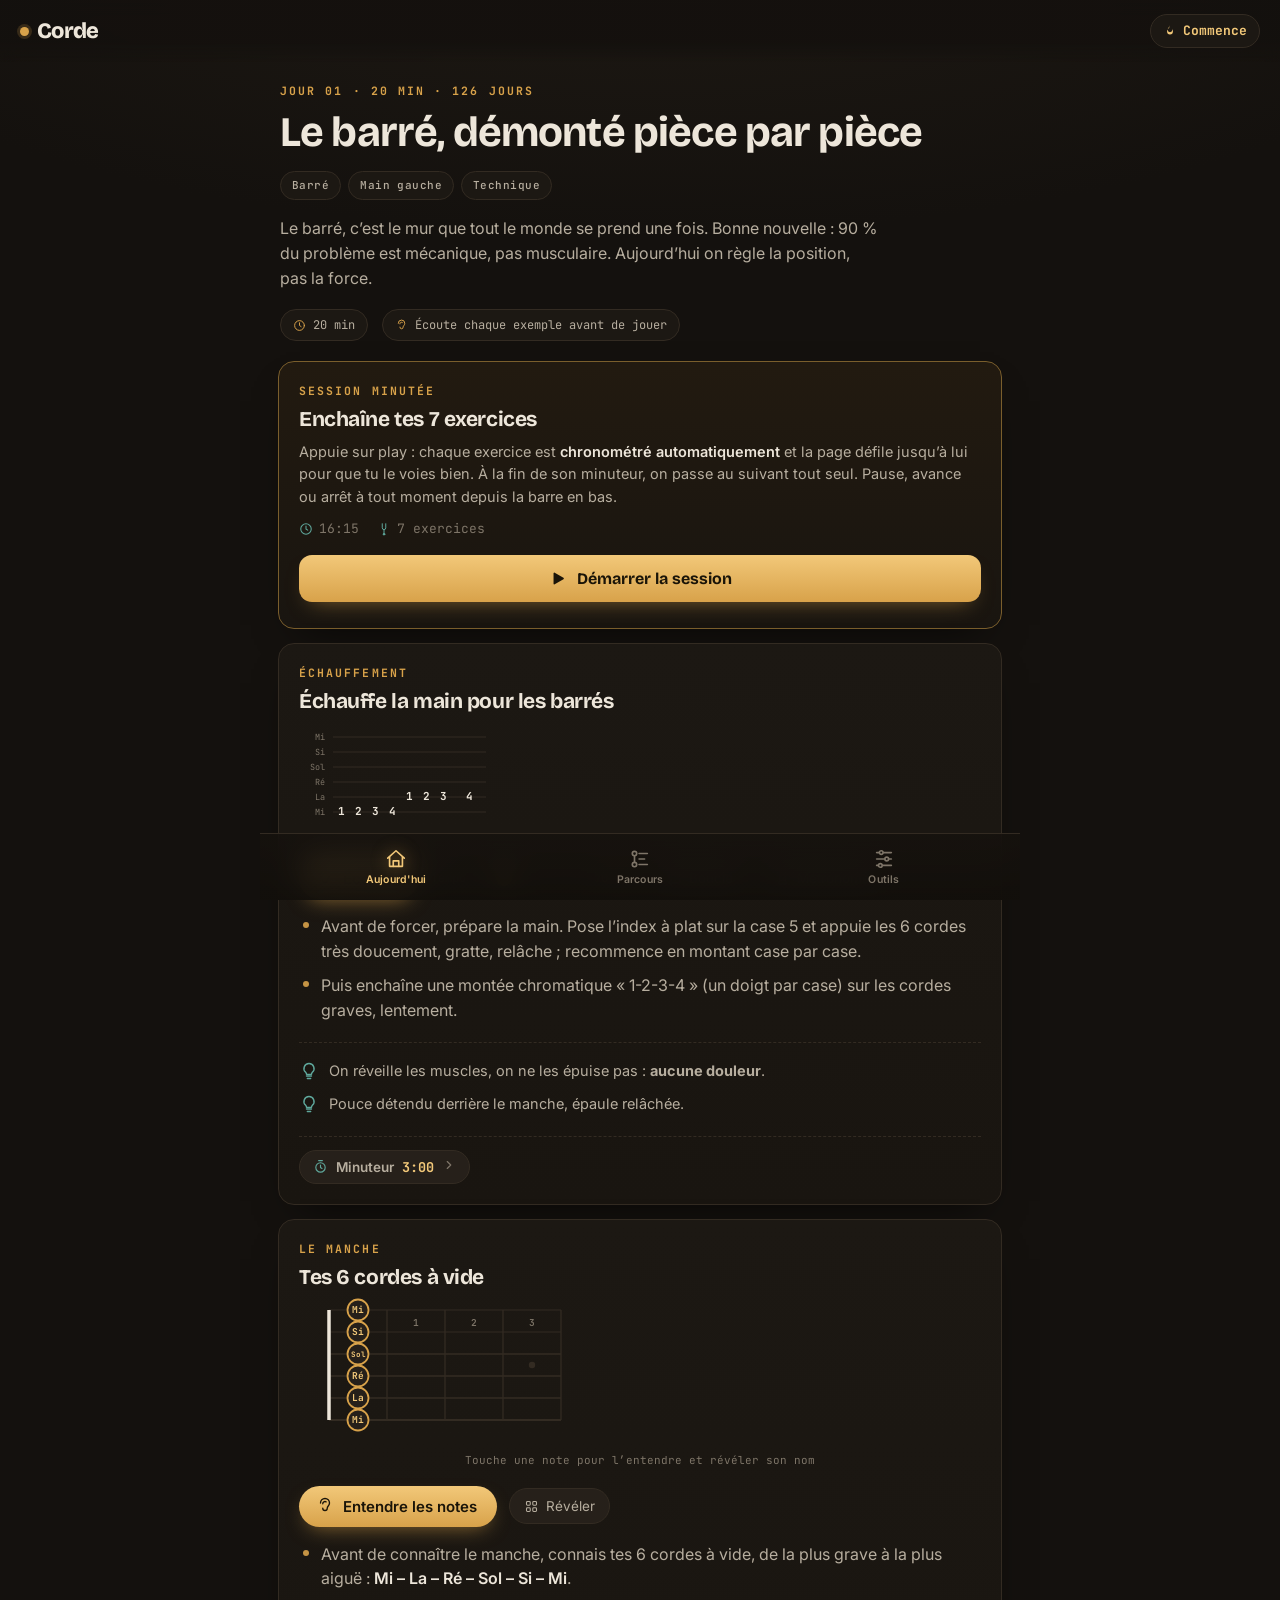
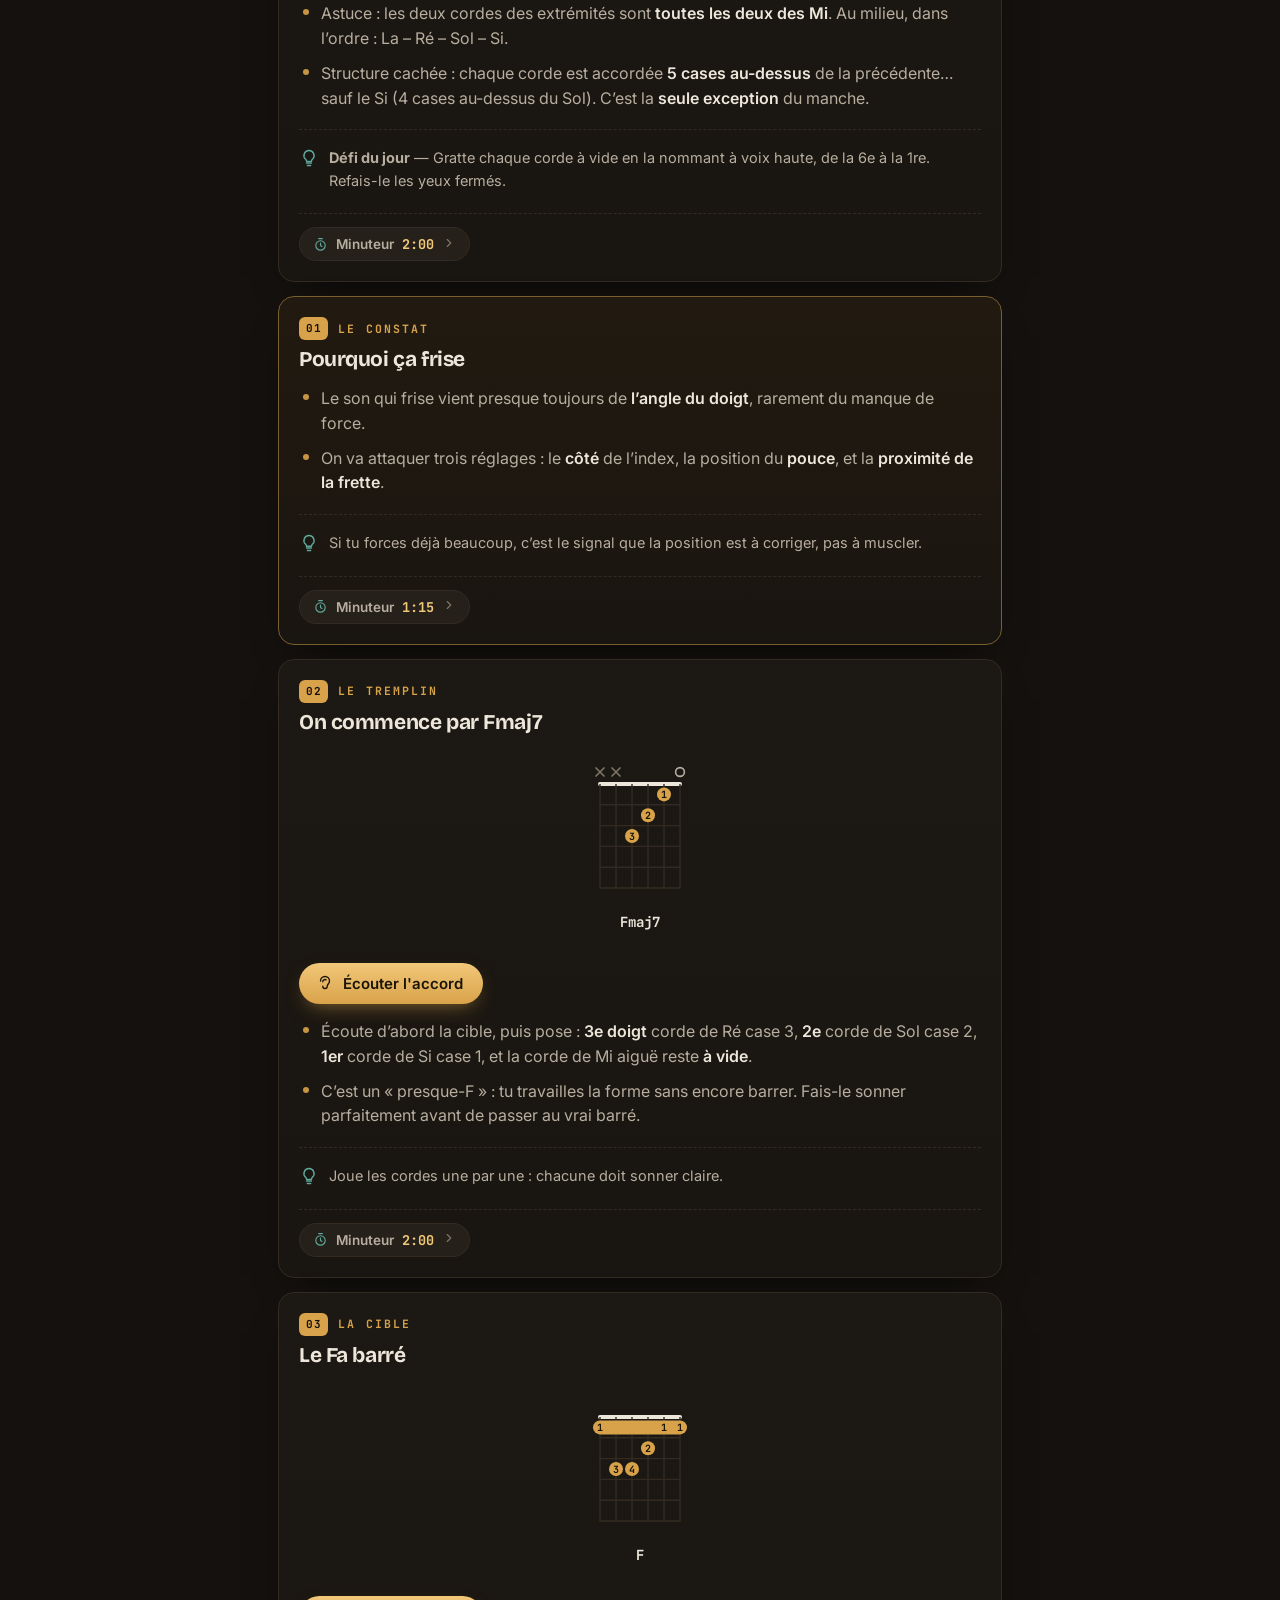
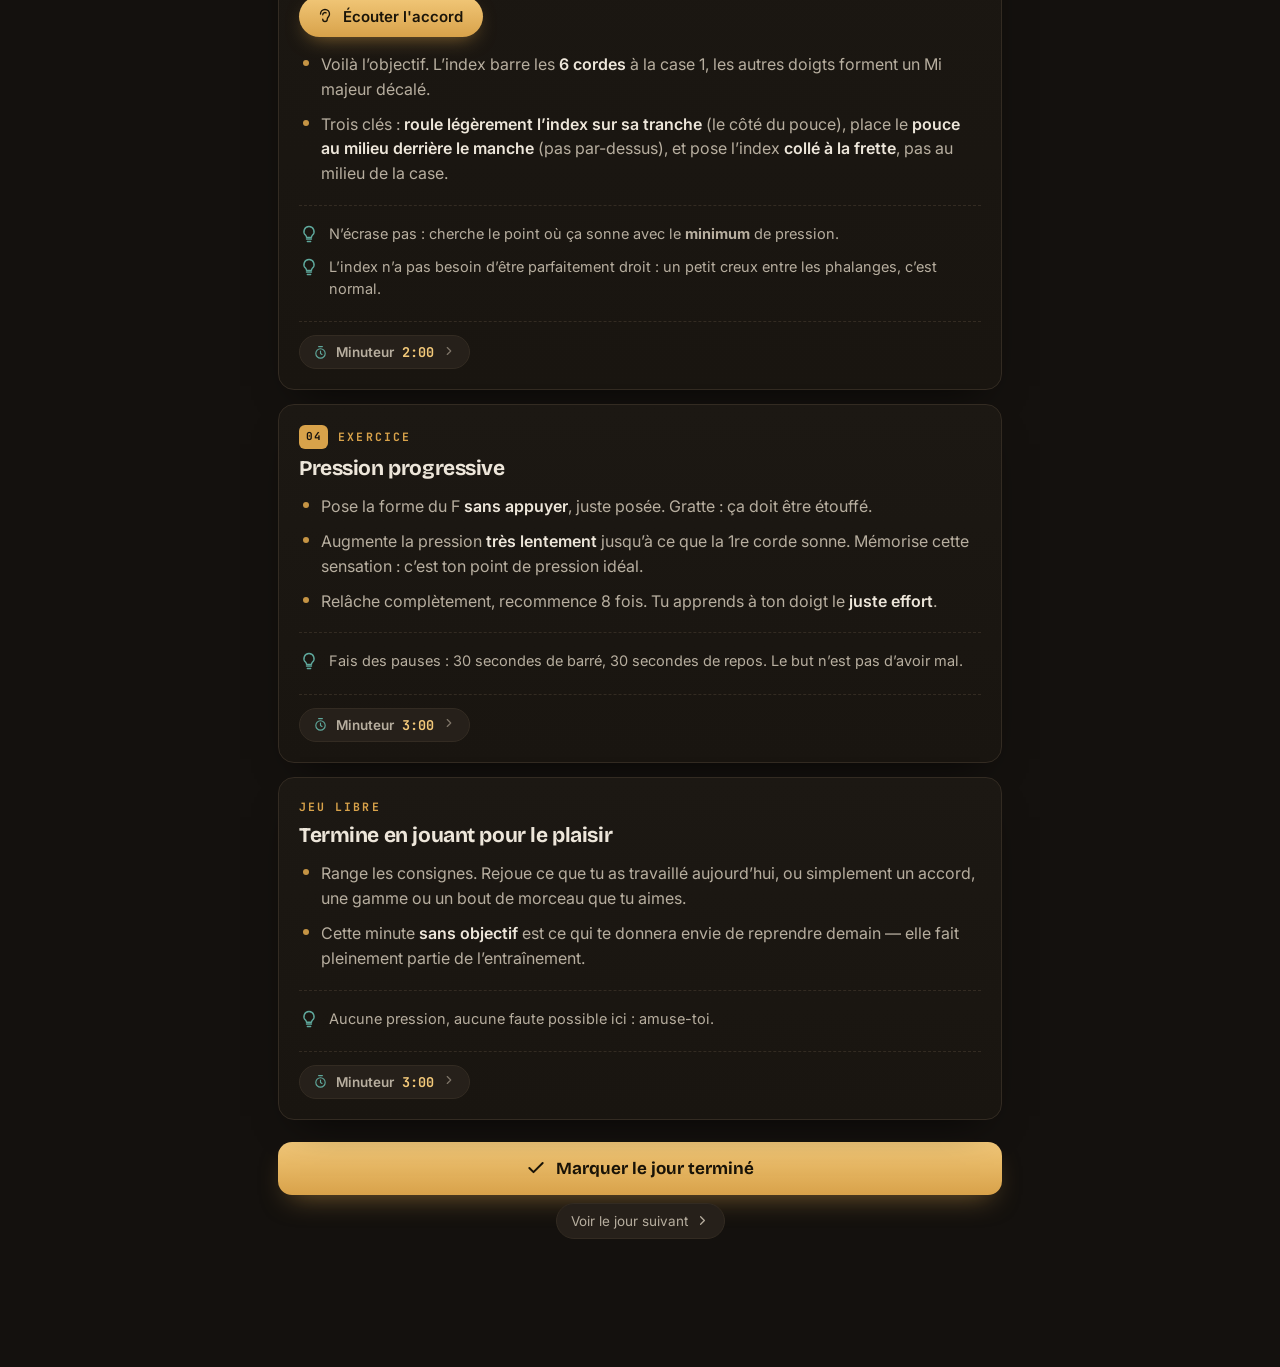
==== commit f78ae3b3: "Add files via upload" ====
--- a/index.html
+++ b/index.html
@@ -1000,14 +1000,16 @@
 
 /* ----- minuteur de carte (un par exercice) ----- */
 const TIMED_KINDS=['chord','chords','scale','tab','fret'];
-const EX_EYEBROWS=['Exercice','Application','Échauffement','Le manche','Transition','Jeu libre','Révision','Pour ancrer','Le défi','Le final','Synthèse','Le lick','Mini-phrase','Le concept','La méthode','La science','Le protocole','La soudure','Section 2','Le juge','Le verdict','L’analyse','Personnalisation','Le chemin','La suite','Le concert'];
+const EX_EYEBROWS=['Exercice','Application','Échauffement','Le manche','Transition','Jeu libre','Révision','Pour ancrer','Le défi','Le final','Synthèse','Le lick','Mini-phrase','Le concept','La méthode','La science','Le protocole','La soudure','Section 2','Le juge','Le verdict','L’analyse','Personnalisation','Le chemin','La suite','Le concert','La structure','Le constat','À retenir','Pour aller plus loin'];
 function blockIsTimed(b){
   if(TIMED_KINDS.indexOf(b.kind)>=0) return true;
   if(b.kind==='text' && b.eyebrow && EX_EYEBROWS.indexOf(b.eyebrow)>=0) return true;
   return false;
 }
+const READ_EYEBROWS=['Le concept','La méthode','La science','Le protocole','La structure','Le constat','À retenir','Pour aller plus loin','Le chemin','La suite','Le verdict'];
 function defaultSecsFor(b){
   if(b.min) return b.min*60;
+  if(b.kind==='text' && READ_EYEBROWS.indexOf(b.eyebrow)>=0) return 75; // lecture : 1 min 15
   return ({text:180, chord:120, chords:240, scale:300, tab:240, fret:120})[b.kind] || 180;
 }
 function cardTimerHTML(id, secs){
@@ -2251,12 +2253,12 @@
    ]},
 
   {kind:'text', eyebrow:'Exercice', num:'03',
-   title:'Aller-retour propre',
-   body:[
-    'Monte la gamme note à note, puis redescends, **sans accélérer**. Cherche la **régularité**, pas la vitesse.',
-    'Quand c’est fluide, dis le nom des fondamentales à voix haute quand tu les joues. Tu mémorises la forme **et** la carte.'
-   ],
-   tips:['Au médiator : un coup vers le bas, un coup vers le haut (aller-retour). Ça paie énormément.']},
+   title:'Le jeu des fondamentales',
+   body:[
+    'Nouvelle règle du jeu : ne joue QUE les **trois La** de la boîte (les pastilles laiton), en boucle, en les nommant. Ce sont tes ancres — le reste de la gamme s’organise autour d’elles.',
+    'Puis rejoue la gamme complète, mais **arrête-toi deux temps sur chaque La** : monte… pose-toi… repars. Ton oreille apprend où est la maison.'
+   ],
+   tips:['C’est l’inverse de l’exercice précédent : on ne balaie plus, on vise. Les deux gestes ensemble font un improvisateur.']},
 
   {kind:'tab', tab:{tempo:80, bpb:4, events:[
     {notes:[{s:0,f:5}], beats:0.5}, {notes:[{s:0,f:8}], beats:0.5},
@@ -4989,7 +4991,7 @@
  tags:['Bilan','Méthode','Feedback'],
  intro:'Avant-dernière marche : l’enregistrement bilan. Une prise complète, comparée à tes toutes premières traces. C’est le jour où le progrès, invisible au quotidien, devient une évidence sonore.',
  blocks:[
-  {kind:'text', eyebrow:'Le protocole', num:'01',
+  {kind:'text', eyebrow:'Le protocole', num:'01', min:5,
    title:'La prise témoin',
    body:[
     'Enregistre AUJOURD’HUI, en une seule prise chacun : (1) le parcours de barrés du jour 120, (2) une minute de pentatonique improvisée avec voyage entre positions, (3) le couplet d’« Ajaccio », (4) 30 secondes de ce que tu veux — ta signature du moment.',
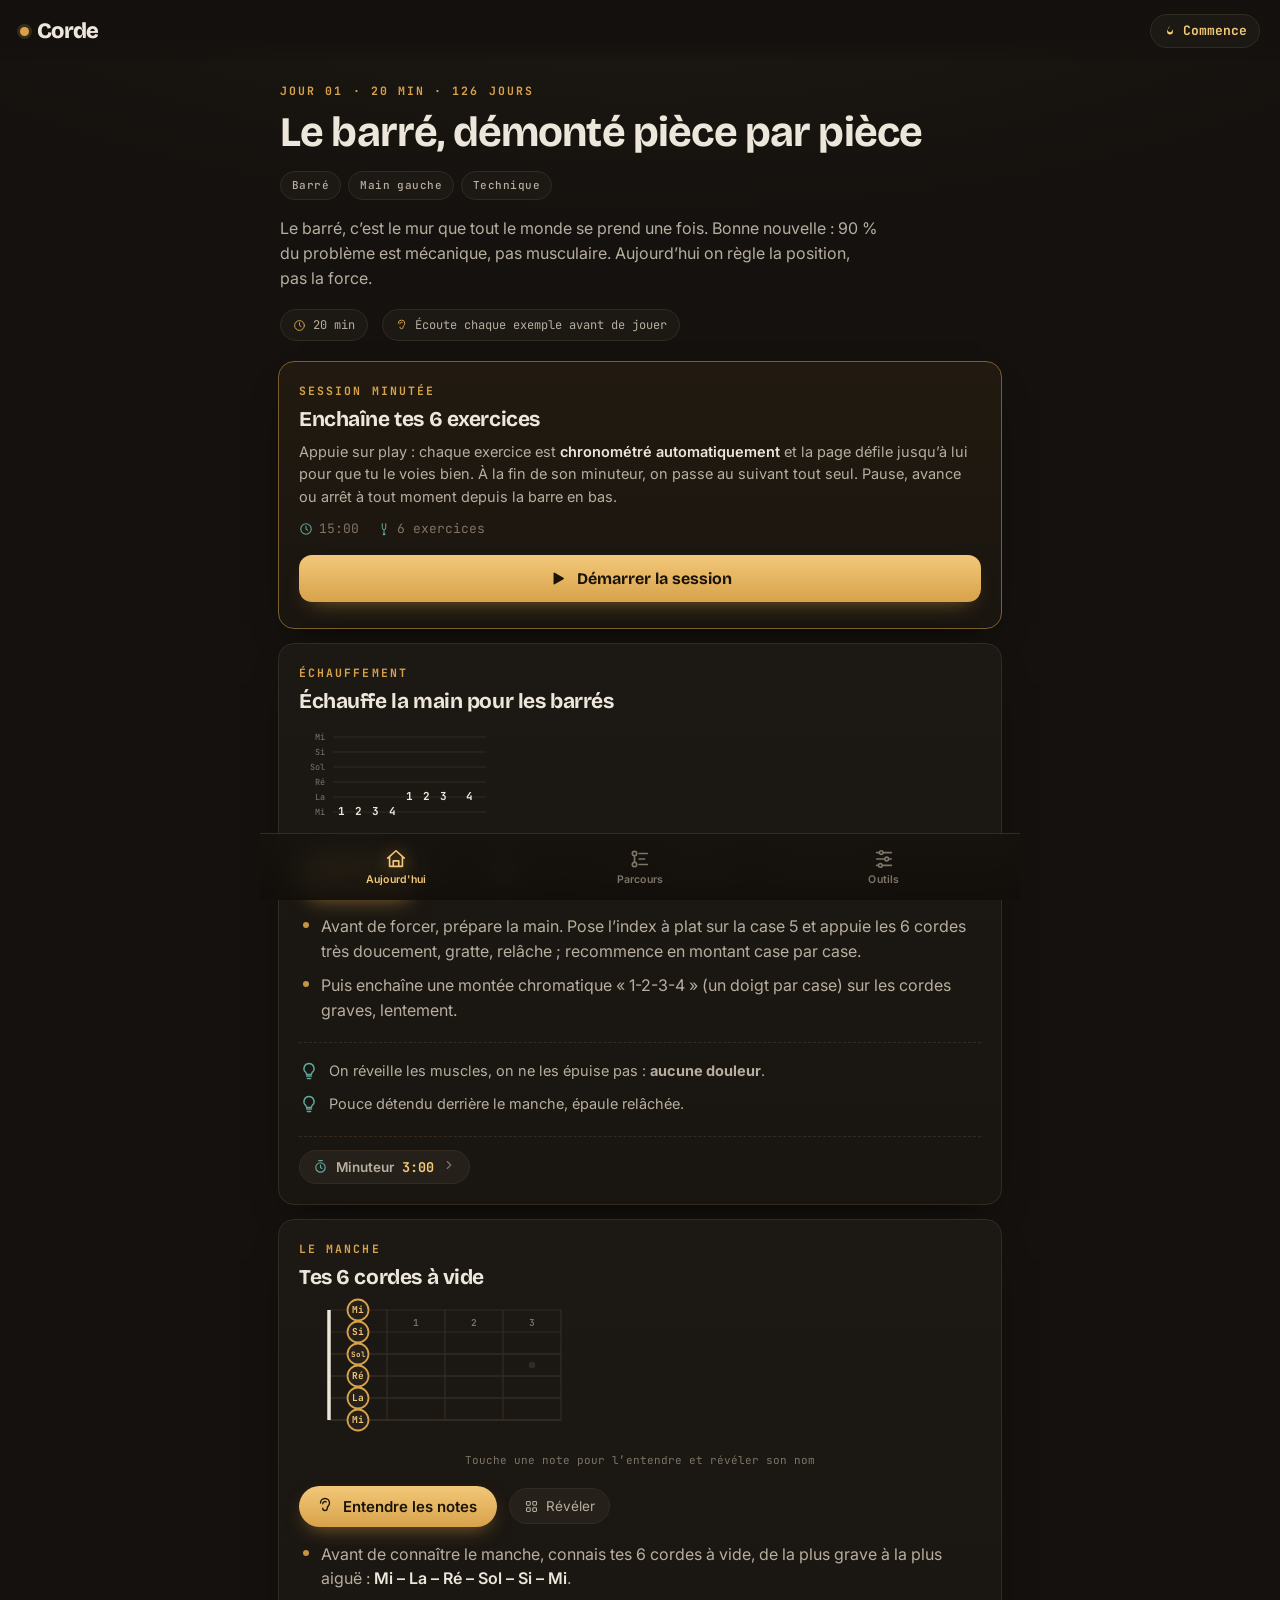
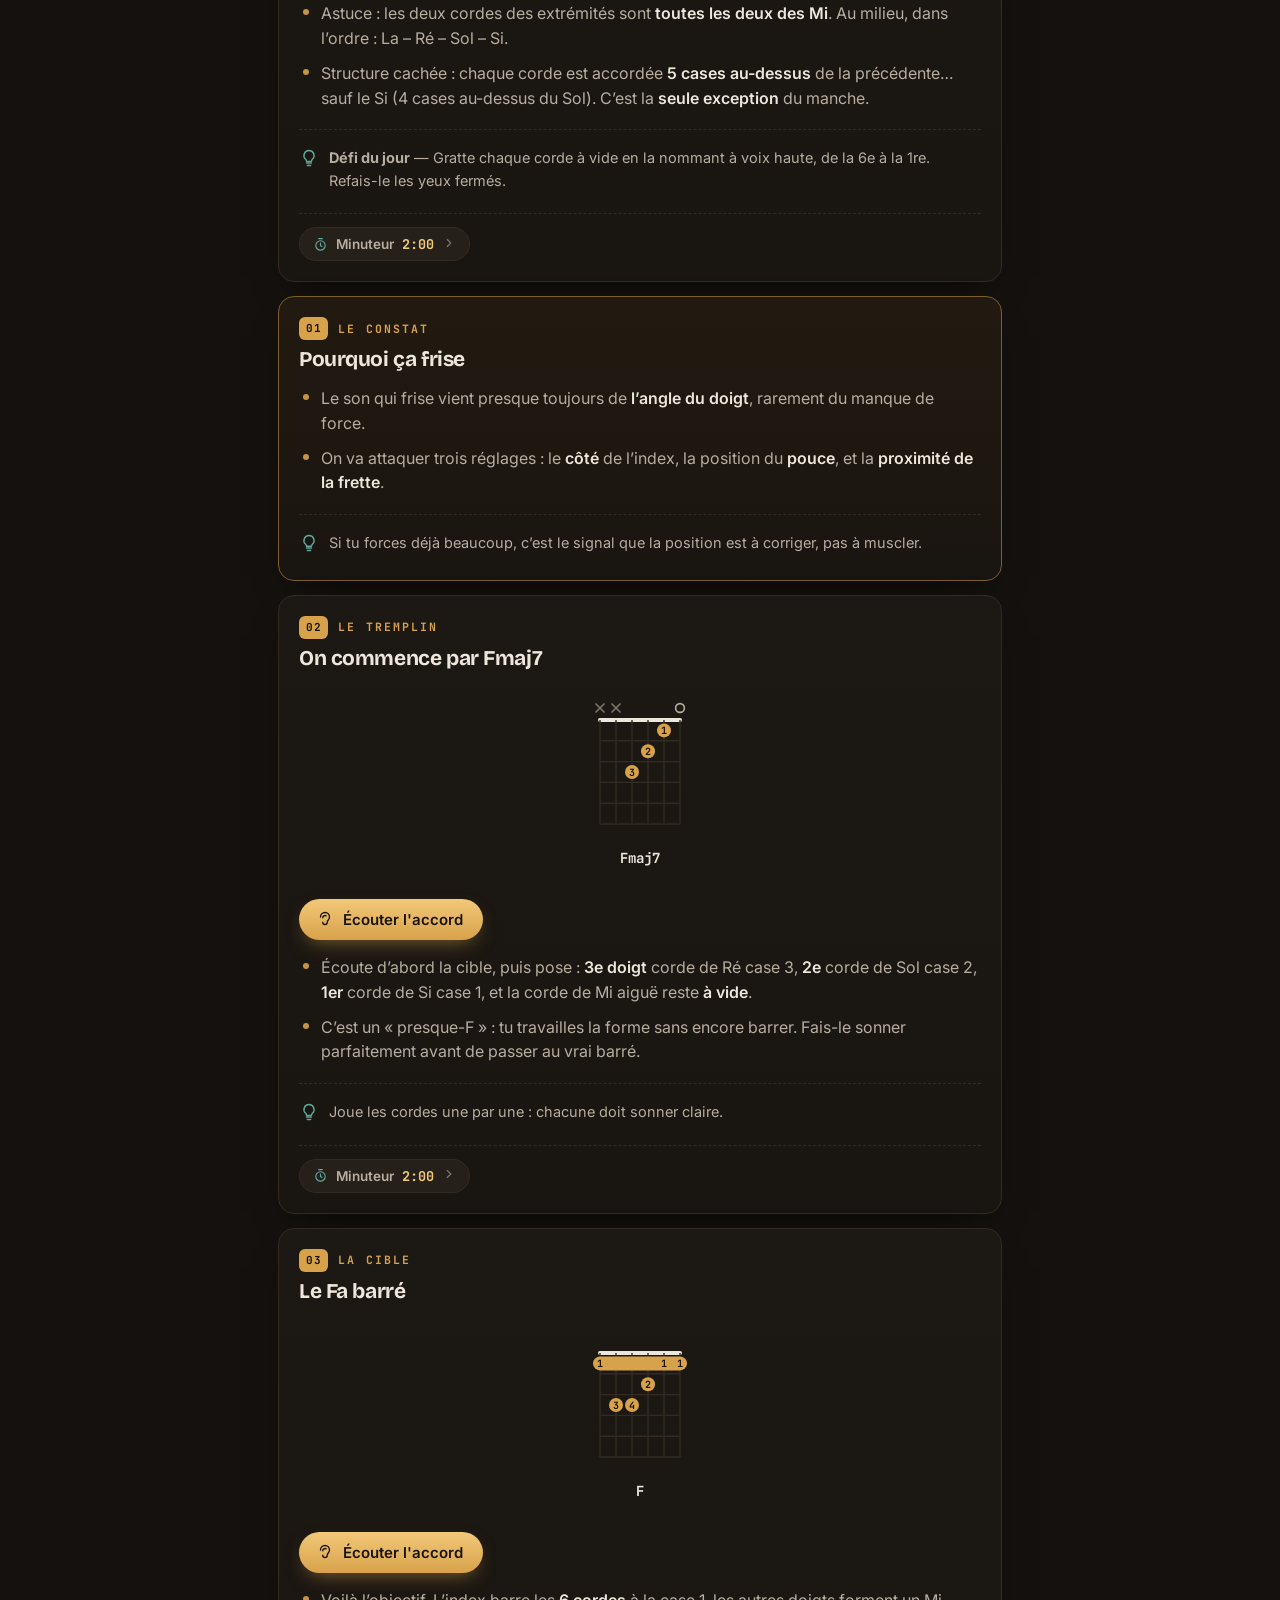
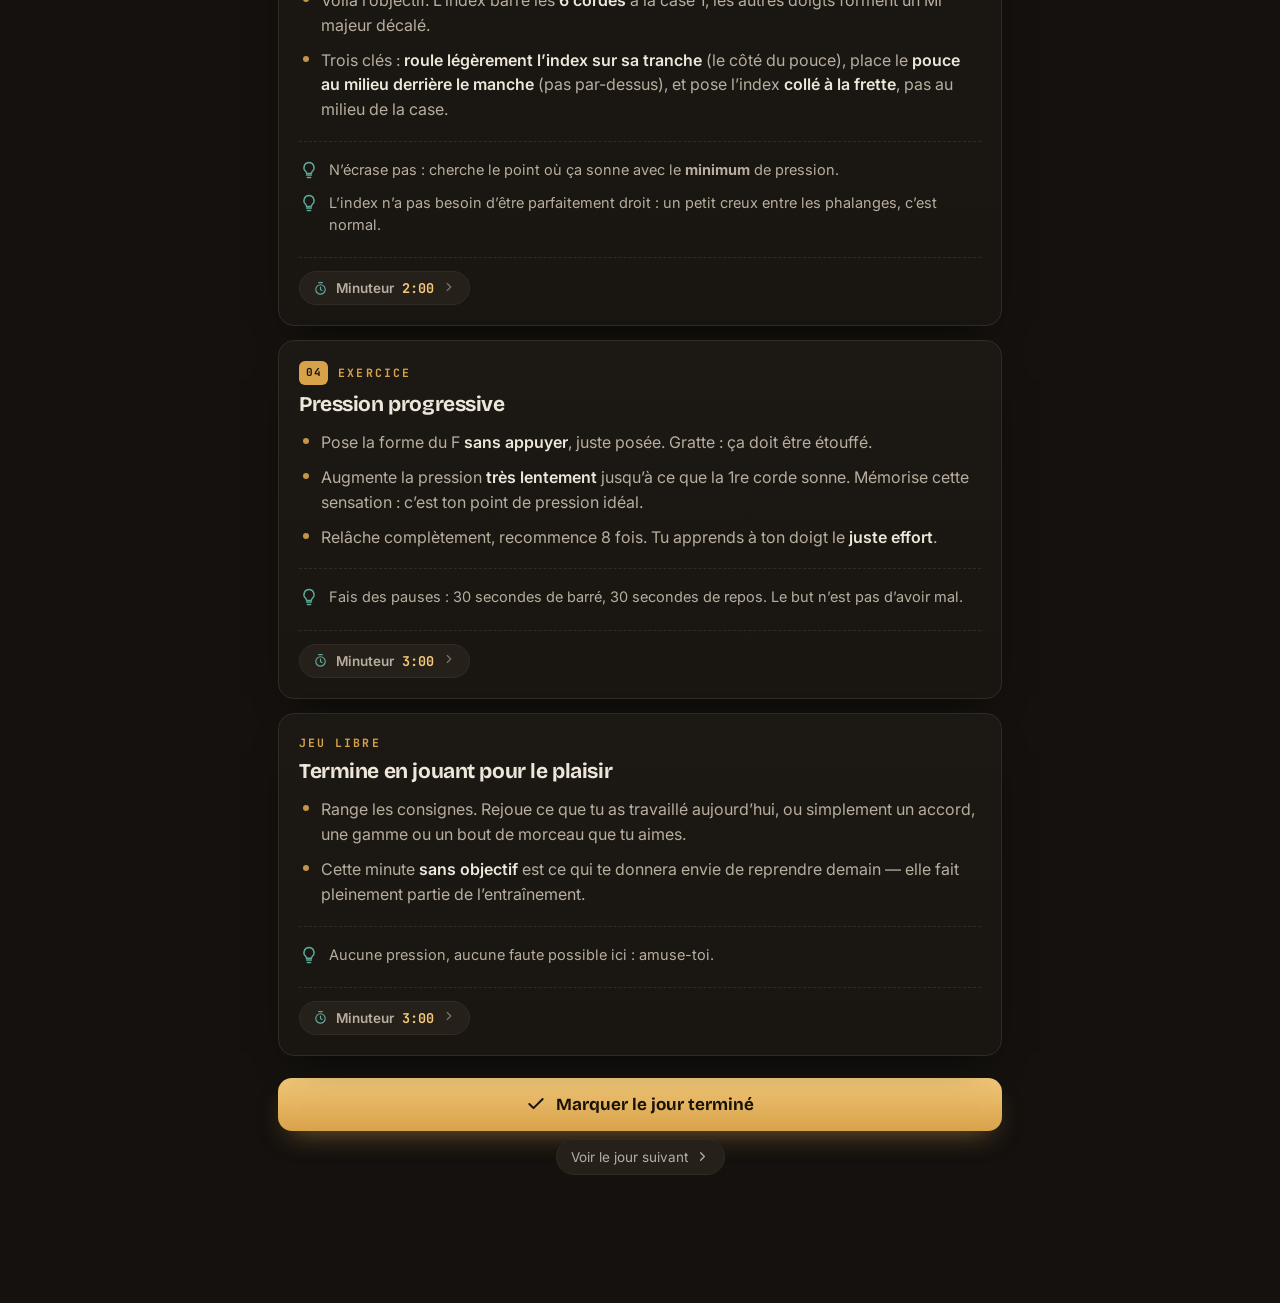
==== commit 86175819: "Add files via upload" ====
--- a/index.html
+++ b/index.html
@@ -1000,16 +1000,14 @@
 
 /* ----- minuteur de carte (un par exercice) ----- */
 const TIMED_KINDS=['chord','chords','scale','tab','fret'];
-const EX_EYEBROWS=['Exercice','Application','Échauffement','Le manche','Transition','Jeu libre','Révision','Pour ancrer','Le défi','Le final','Synthèse','Le lick','Mini-phrase','Le concept','La méthode','La science','Le protocole','La soudure','Section 2','Le juge','Le verdict','L’analyse','Personnalisation','Le chemin','La suite','Le concert','La structure','Le constat','À retenir','Pour aller plus loin'];
+const EX_EYEBROWS=['Exercice','Application','Échauffement','Le manche','Transition','Jeu libre','Révision','Pour ancrer','Le défi','Le final','Synthèse','Le lick','Mini-phrase','Le concept','La méthode','La science','Le protocole','La soudure','Section 2','Le juge','Le verdict','L’analyse','Personnalisation','Le chemin','La suite','Le concert'];
 function blockIsTimed(b){
   if(TIMED_KINDS.indexOf(b.kind)>=0) return true;
   if(b.kind==='text' && b.eyebrow && EX_EYEBROWS.indexOf(b.eyebrow)>=0) return true;
   return false;
 }
-const READ_EYEBROWS=['Le concept','La méthode','La science','Le protocole','La structure','Le constat','À retenir','Pour aller plus loin','Le chemin','La suite','Le verdict'];
 function defaultSecsFor(b){
   if(b.min) return b.min*60;
-  if(b.kind==='text' && READ_EYEBROWS.indexOf(b.eyebrow)>=0) return 75; // lecture : 1 min 15
   return ({text:180, chord:120, chords:240, scale:300, tab:240, fret:120})[b.kind] || 180;
 }
 function cardTimerHTML(id, secs){
@@ -2253,12 +2251,12 @@
    ]},
 
   {kind:'text', eyebrow:'Exercice', num:'03',
-   title:'Le jeu des fondamentales',
-   body:[
-    'Nouvelle règle du jeu : ne joue QUE les **trois La** de la boîte (les pastilles laiton), en boucle, en les nommant. Ce sont tes ancres — le reste de la gamme s’organise autour d’elles.',
-    'Puis rejoue la gamme complète, mais **arrête-toi deux temps sur chaque La** : monte… pose-toi… repars. Ton oreille apprend où est la maison.'
-   ],
-   tips:['C’est l’inverse de l’exercice précédent : on ne balaie plus, on vise. Les deux gestes ensemble font un improvisateur.']},
+   title:'Aller-retour propre',
+   body:[
+    'Monte la gamme note à note, puis redescends, **sans accélérer**. Cherche la **régularité**, pas la vitesse.',
+    'Quand c’est fluide, dis le nom des fondamentales à voix haute quand tu les joues. Tu mémorises la forme **et** la carte.'
+   ],
+   tips:['Au médiator : un coup vers le bas, un coup vers le haut (aller-retour). Ça paie énormément.']},
 
   {kind:'tab', tab:{tempo:80, bpb:4, events:[
     {notes:[{s:0,f:5}], beats:0.5}, {notes:[{s:0,f:8}], beats:0.5},
@@ -4991,7 +4989,7 @@
  tags:['Bilan','Méthode','Feedback'],
  intro:'Avant-dernière marche : l’enregistrement bilan. Une prise complète, comparée à tes toutes premières traces. C’est le jour où le progrès, invisible au quotidien, devient une évidence sonore.',
  blocks:[
-  {kind:'text', eyebrow:'Le protocole', num:'01', min:5,
+  {kind:'text', eyebrow:'Le protocole', num:'01',
    title:'La prise témoin',
    body:[
     'Enregistre AUJOURD’HUI, en une seule prise chacun : (1) le parcours de barrés du jour 120, (2) une minute de pentatonique improvisée avec voyage entre positions, (3) le couplet d’« Ajaccio », (4) 30 secondes de ce que tu veux — ta signature du moment.',
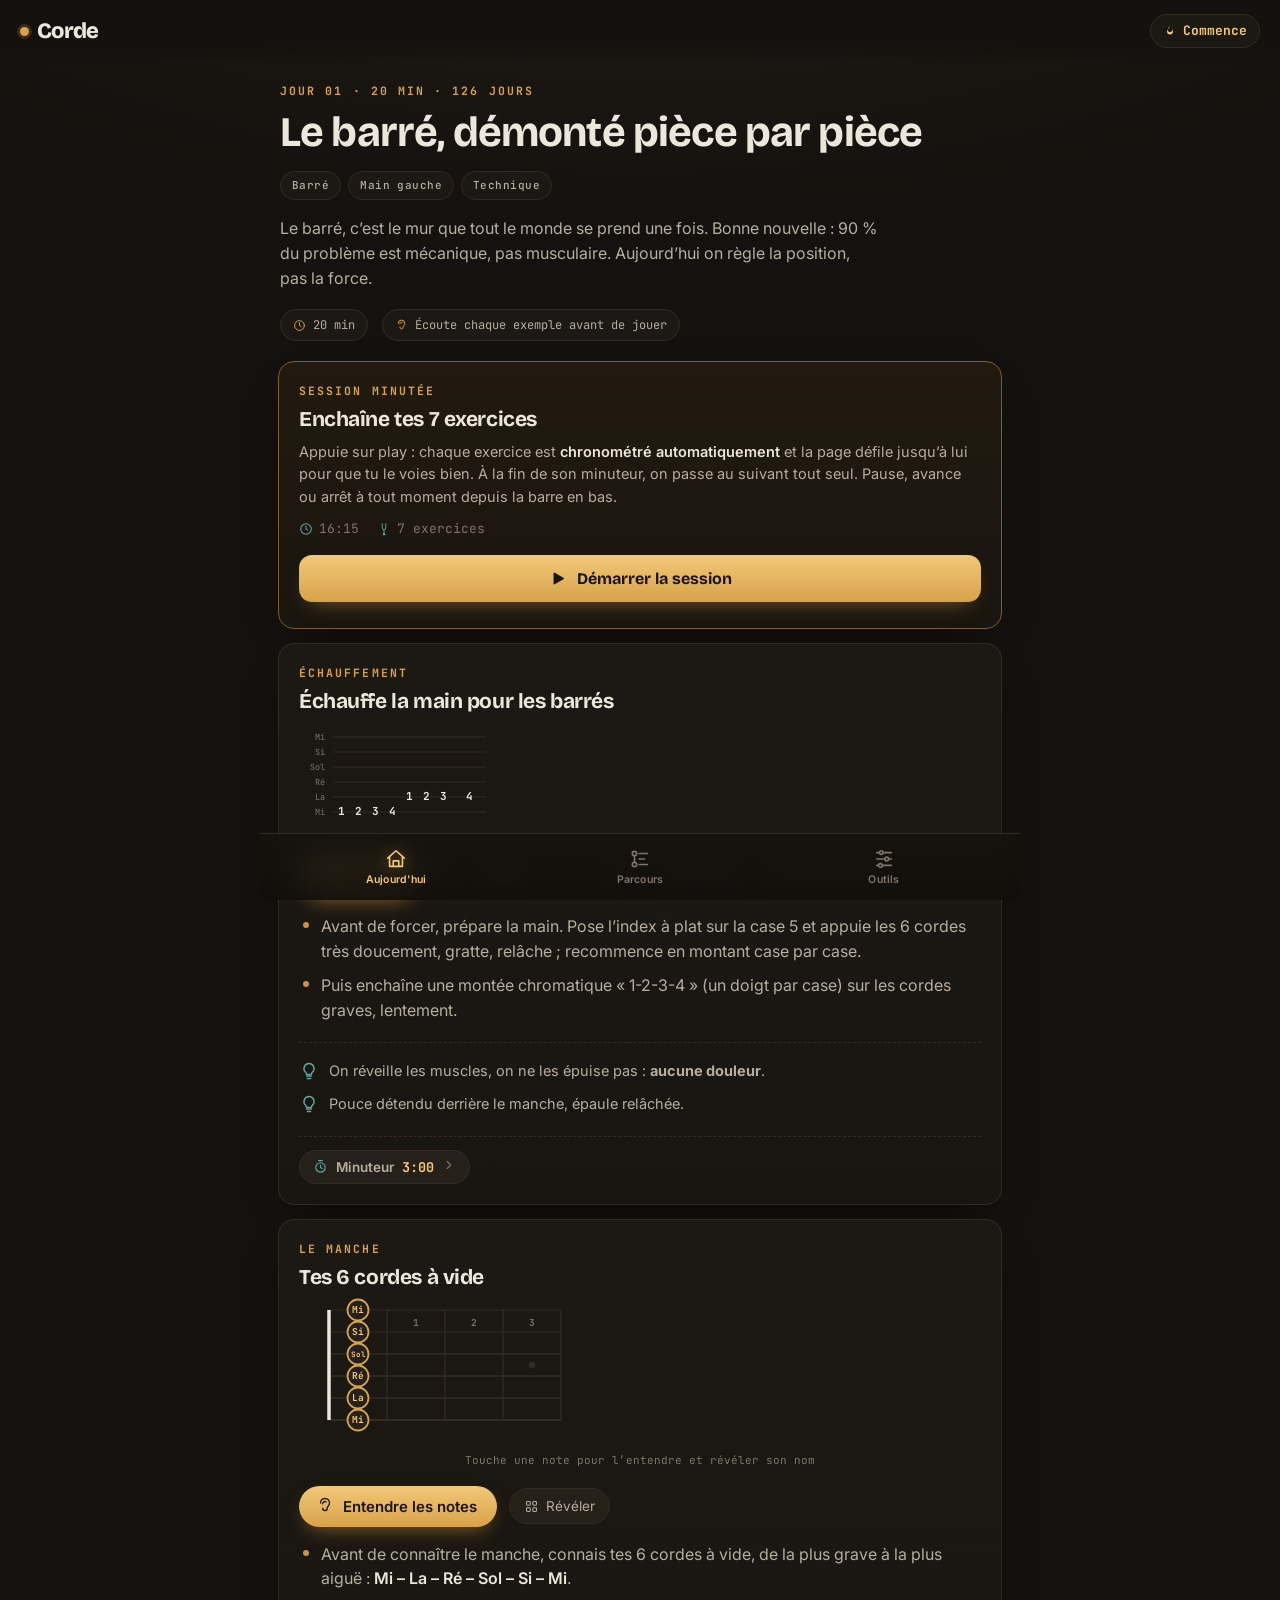
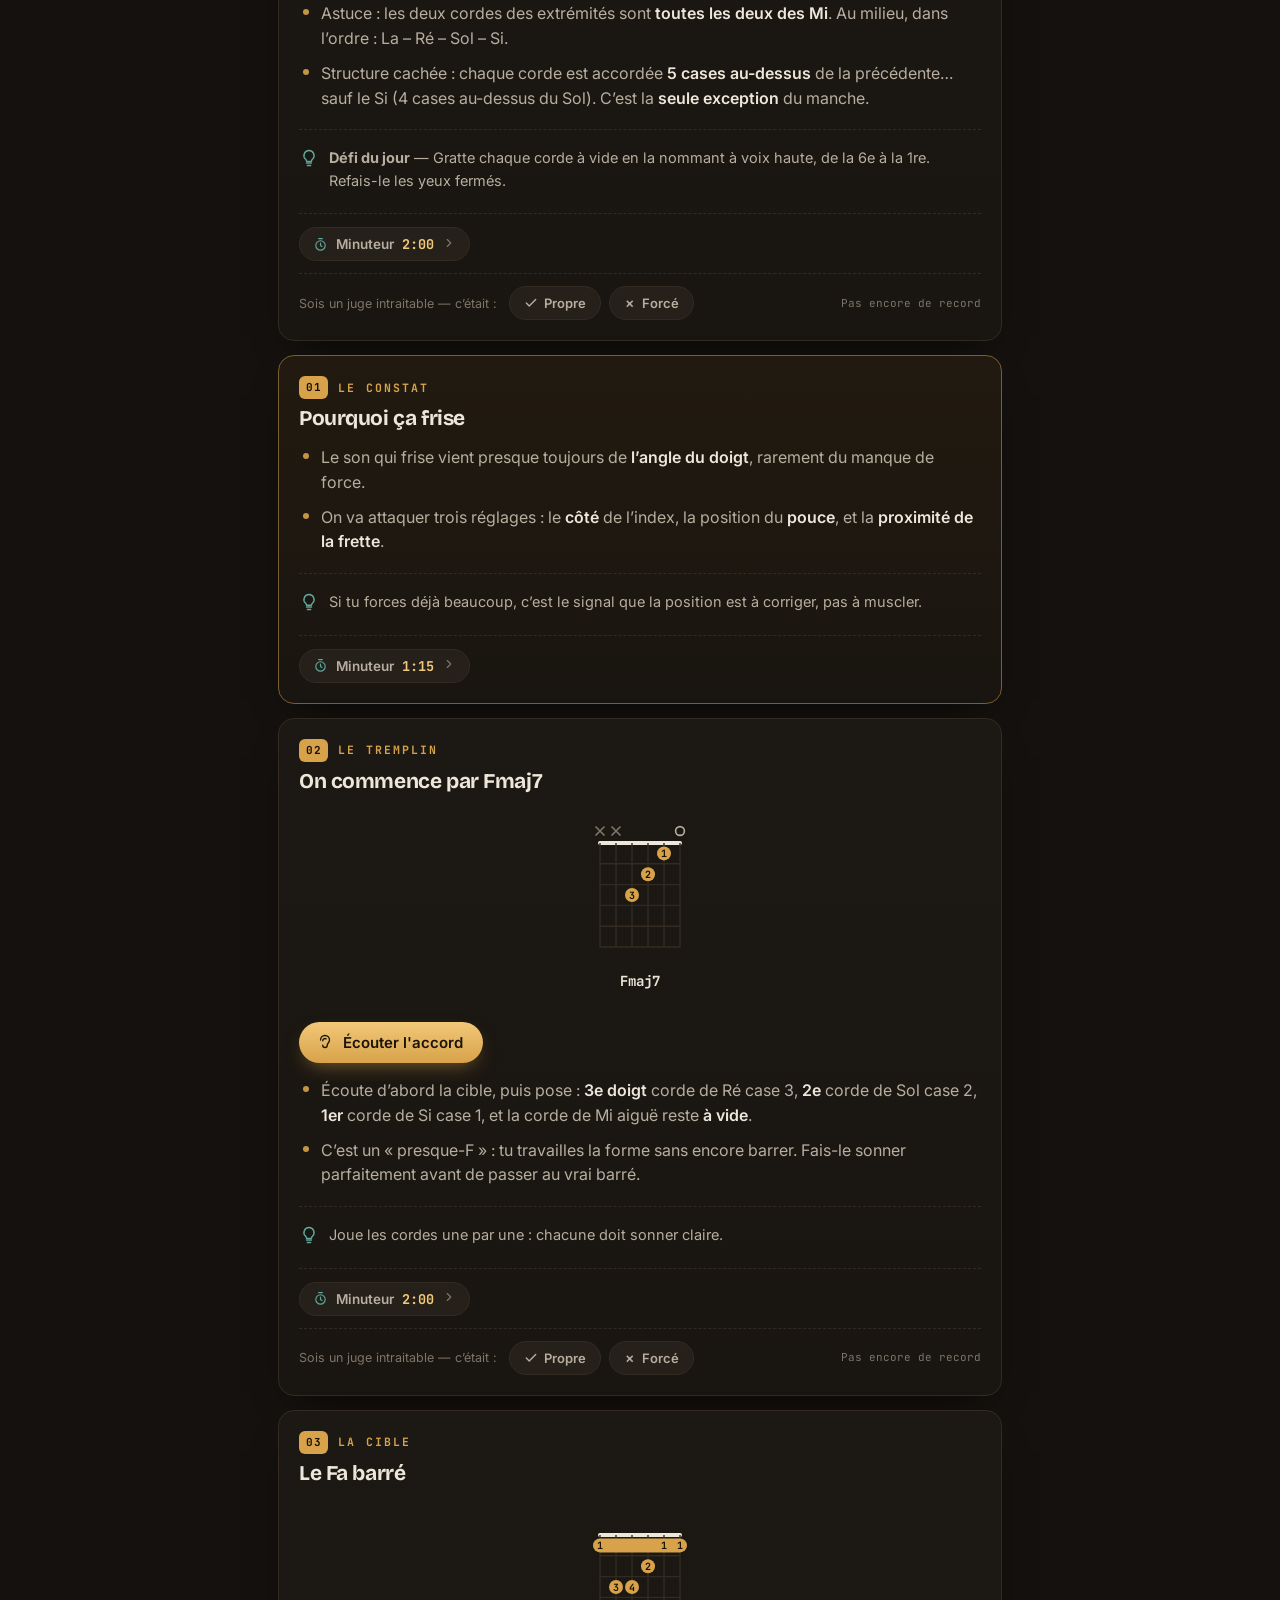
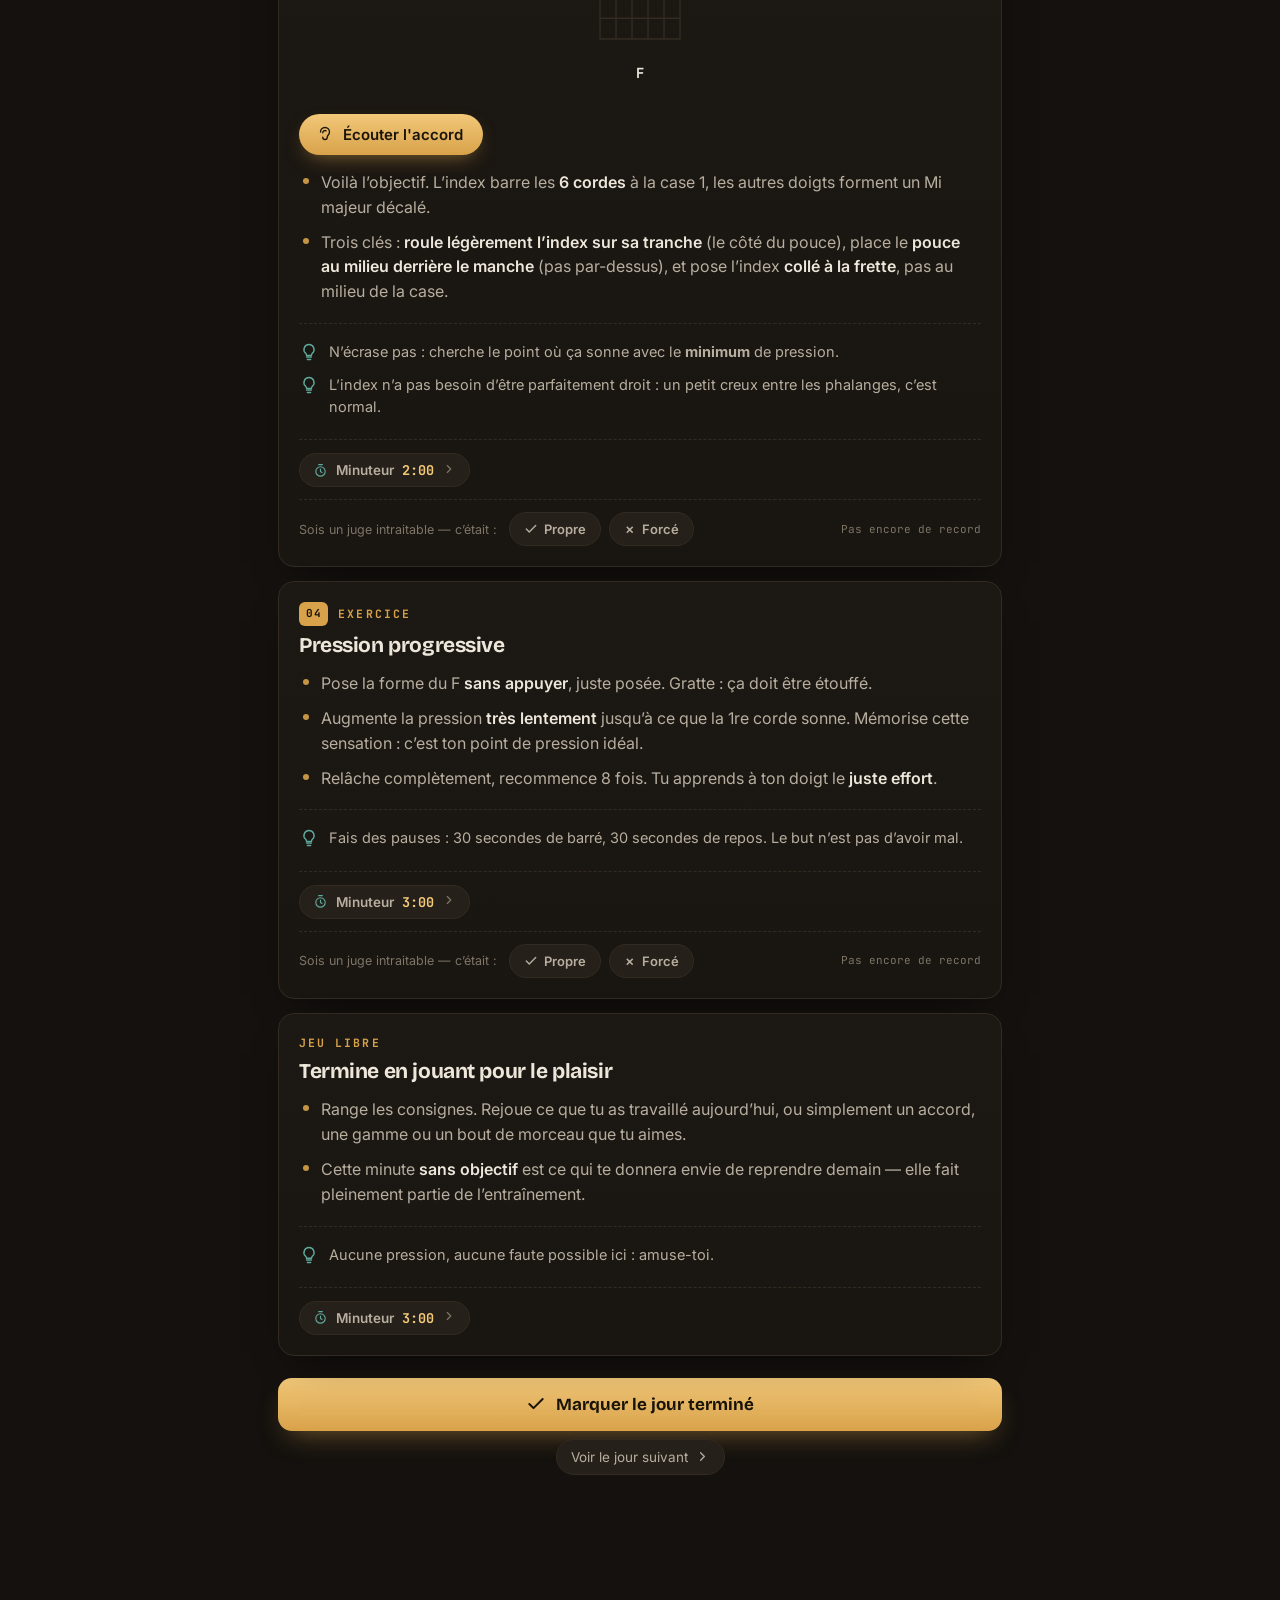
==== commit d766f691: "Add files via upload" ====
--- a/index.html
+++ b/index.html
@@ -54,6 +54,38 @@
   font-family:'JetBrains Mono';font-size:13px;font-weight:700;color:var(--brass-hi);
   background:var(--ink2);border:1px solid var(--line);border-radius:999px;padding:6px 12px;
 }
+.capobadge{font-family:'JetBrains Mono',ui-monospace,monospace;font-size:10.5px;letter-spacing:.12em;color:var(--brass-hi);background:rgba(216,162,74,.10);border:1px solid var(--brass-dim);border-radius:999px;padding:5px 10px}
+.capohint{flex-basis:100%;font-size:10.5px;letter-spacing:.08em;color:var(--brass-hi);opacity:.85}
+.lvlrow{display:flex;gap:8px;justify-content:center;margin-bottom:12px}
+.evalbar{display:flex;flex-wrap:wrap;align-items:center;gap:8px 12px;margin-top:12px;padding-top:12px;border-top:1px dashed var(--line)}
+.eval-q{font-size:12.5px;color:var(--bone3)}
+.eval-btns{display:flex;gap:8px}
+.evbtn{display:inline-flex;align-items:center;gap:6px;font-size:13px;font-weight:600;border-radius:999px;padding:8px 14px;border:1px solid var(--line);background:var(--ink3);color:var(--bone2);transition:.15s}
+.evbtn svg{width:14px;height:14px}
+.evbtn.ok:hover{border-color:rgba(143,185,138,.5)}
+.evbtn.ko:hover{border-color:rgba(201,84,59,.5)}
+.evalbar.rated-ok .evbtn.ok{background:rgba(143,185,138,.15);border-color:rgba(143,185,138,.55);color:#B5D9B0}
+.evalbar.rated-ko .evbtn.ko{background:rgba(201,84,59,.13);border-color:rgba(201,84,59,.55);color:#E09A87}
+.eval-rec{font-size:11px;color:var(--bone3);margin-left:auto}
+.eval-rec b{color:var(--brass-hi)}
+#bilanOverlay{position:fixed;inset:0;background:rgba(10,8,6,.82);backdrop-filter:blur(6px);display:none;align-items:center;justify-content:center;z-index:60;padding:20px}
+#bilanOverlay.show{display:flex}
+.bilan-inner{max-width:420px;width:100%;max-height:86vh;overflow-y:auto}
+.bilan-card{background:linear-gradient(180deg,var(--ink2),#191510);border:1px solid var(--brass-dim);border-radius:16px;padding:22px 22px 18px;box-shadow:0 18px 40px -22px rgba(0,0,0,.8)}
+.bilan-stats{display:grid;grid-template-columns:repeat(3,1fr);gap:10px;margin:14px 0 6px}
+.bstat{text-align:center;background:var(--ink3);border:1px solid var(--line);border-radius:12px;padding:12px 6px}
+.bstat .bv{font-size:26px;font-weight:700;color:var(--bone)}
+.bstat .bv small{font-size:12px;color:var(--bone3)}
+.bstat .bk{font-size:10.5px;letter-spacing:.08em;text-transform:uppercase;color:var(--bone3);margin-top:3px}
+.bilan-recs{display:flex;flex-direction:column;gap:6px;margin:10px 0}
+.brec{display:flex;gap:10px;align-items:baseline;font-size:13px;color:var(--bone2);border-left:2px solid var(--brass-dim);padding-left:10px}
+.brec .mono{color:var(--brass-hi);font-weight:700;white-space:nowrap}
+.bilan-note{font-size:12.5px;color:var(--bone3);margin:8px 0 0}
+.bilan-next{font-size:13.5px;color:var(--bone2);margin:12px 0 0;padding-top:10px;border-top:1px dashed var(--line)}
+.mirror-ctrls{display:flex;gap:10px;justify-content:center;align-items:center;flex-wrap:wrap}
+.rec-on{background:linear-gradient(180deg,#E09A87,#C9543B)!important;box-shadow:0 8px 22px -10px rgba(201,84,59,.55)!important;animation:recpulse 1.6s ease-in-out infinite}
+@keyframes recpulse{0%,100%{opacity:1}50%{opacity:.75}}
+@media (prefers-reduced-motion:reduce){.rec-on{animation:none}}
 .streak svg{width:14px;height:14px}
 
 /* ---------- layout ---------- */
@@ -382,7 +414,7 @@
 
 <header class="topbar">
   <div class="wordmark"><span class="dotp"></span>Corde</div>
-  <div class="streak" id="streakBadge"></div>
+  <div style="display:flex;align-items:center;gap:8px"><span class="capobadge" id="capoBadge" style="display:none"></span><div class="streak" id="streakBadge"></div></div>
 </header>
 
 <main>
@@ -428,6 +460,100 @@
   get(k){ try{ const v=localStorage.getItem(k); return v==null?null:JSON.parse(v);}catch(e){ return (k in this.mem)?this.mem[k]:null;} },
   set(k,v){ try{ localStorage.setItem(k, JSON.stringify(v)); }catch(e){ this.mem[k]=v; } }
 };
+
+/* =========================================================
+   PRÉFÉRENCES — niveau (P6/P11) & capodastre (P11)
+========================================================= */
+const Prefs = {
+  level: Store.get('corde.level')||'std',            // 'doux' (−15% tempo) | 'std'
+  capo:  Math.max(0,Math.min(7,+(Store.get('corde.capo')||0))),
+  setLevel(v){ this.level=(v==='doux')?'doux':'std'; Store.set('corde.level',this.level); },
+  setCapo(v){ this.capo=Math.max(0,Math.min(7,Math.round(+v||0))); Store.set('corde.capo',this.capo); updateCapoBadge(); }
+};
+function lvlF(){ return Prefs.level==='doux' ? 0.85 : 1; }
+function lvlBpm(b,min,max){ return Math.max(min, Math.min(max, Math.round(b*lvlF()))); }
+function capoF(){ return Math.pow(2, Prefs.capo/12); }
+
+/* =========================================================
+   AUTO-ÉVALUATION (P4) — ✓ Propre / ✗ Forcé, records, redo
+========================================================= */
+const Evals = {
+  log(day, ok){ // tally du jour courant (pour le bilan)
+    const t=todayKeyISO(); const all=Store.get('corde.evals')||{};
+    const e=all[t]||{ok:0,ko:0}; ok?e.ok++:e.ko++; all[t]=e;
+    Store.set('corde.evals',all);
+  },
+  today(){ const all=Store.get('corde.evals')||{}; return all[todayKeyISO()]||{ok:0,ko:0}; }
+};
+function todayKeyISO(){ const d=new Date(); return d.getFullYear()+'-'+String(d.getMonth()+1).padStart(2,'0')+'-'+String(d.getDate()).padStart(2,'0'); }
+const Records = {
+  all(){ return Store.get('corde.records')||{}; },
+  get(key){ return this.all()[key]||null; },
+  set(key, rec){ const a=this.all(); a[key]=rec; Store.set('corde.records',a); },
+  fmtDate(iso){ return iso ? iso.slice(8,10)+'/'+iso.slice(5,7) : ''; }
+};
+const Redo = {
+  list(){ return Store.get('corde.redo')||[]; },
+  push(item){ // {day,title,kind,ref}
+    let l=this.list().filter(x=>!(x.day===item.day && x.title===item.title));
+    l.unshift(item); if(l.length>6) l=l.slice(0,6);
+    Store.set('corde.redo',l);
+  },
+  peek(n){ return this.list().slice(0,n); },
+  done(n){ Store.set('corde.redo', this.list().slice(n)); }
+};
+/* =========================================================
+   BILAN DE SEMAINE (P8) — pratique réelle, jamais temps d'écran
+========================================================= */
+function weekBilanData(week){
+  const d0=(week-1)*7+1, d1=week*7;
+  const log=(Store.get('corde.log')||[]).filter(x=>x.day>=d0 && x.day<=d1);
+  const doneDays=log.map(x=>x.day).sort((a,b)=>a-b);
+  const ok=log.reduce((a,x)=>a+(x.ok||0),0), ko=log.reduce((a,x)=>a+(x.ko||0),0);
+  const recs=Object.entries(Records.all()).map(([k,r])=>r)
+    .filter(r=>r.day>=d0 && r.day<=d1)
+    .sort((a,b)=>b.v-a.v).slice(0,4);
+  return {week:week, days:doneDays, ok:ok, ko:ko, recs:recs, redo:Redo.list().length};
+}
+function bilanHTML(B){
+  const rate = (B.ok+B.ko)>0 ? Math.round(100*B.ok/(B.ok+B.ko)) : null;
+  const wt = WEEK_TITLES[B.week-1]||('Semaine '+B.week);
+  const nt = WEEK_TITLES[B.week]||null;
+  let h='<div class="bilan-card">';
+  h+='<div class="card-eyebrow"><span class="eyebrow">Bilan de semaine</span></div>';
+  h+='<h2>'+wt+'</h2>';
+  h+='<div class="bilan-stats">';
+  h+='<div class="bstat"><div class="bv mono">'+B.days.length+'<small>/7</small></div><div class="bk">jours pratiqués</div></div>';
+  h+='<div class="bstat"><div class="bv mono">'+(rate!=null?rate+'<small>%</small>':'—')+'</div><div class="bk">jugés propres</div></div>';
+  h+='<div class="bstat"><div class="bv mono">'+B.recs.length+'</div><div class="bk">records battus</div></div>';
+  h+='</div>';
+  if(B.recs.length){
+    h+='<div class="bilan-recs">'+B.recs.map(r=>'<div class="brec"><span class="mono">'+r.v+' '+(r.u||'bpm')+'</span><span>'+(r.t||'')+'</span></div>').join('')+'</div>';
+  }
+  if(B.redo>0){ h+='<p class="bilan-note">'+B.redo+' exercice'+(B.redo>1?'s':'')+' jugé'+(B.redo>1?'s':'')+' « forcé » t\u2019attend'+(B.redo>1?'ent':'')+' en Revanche au prochain jour de révision.</p>'; }
+  else if(rate!=null){ h+='<p class="bilan-note">Rien en attente de revanche — la file est vide.</p>'; }
+  h+='<p class="bilan-note">On mesure ta pratique réelle : exercices tenus, jugements, tempos validés. Jamais le temps d\u2019écran.</p>';
+  if(nt){ h+='<p class="bilan-next">La suite : <strong>'+nt+'</strong></p>'; }
+  return h+'</div>';
+}
+function showBilanOverlay(week){
+  const B=weekBilanData(week);
+  let ov=document.getElementById('bilanOverlay');
+  if(!ov){ ov=document.createElement('div'); ov.id='bilanOverlay'; document.body.appendChild(ov); }
+  ov.innerHTML='<div class="bilan-inner">'+bilanHTML(B)
+    +'<button class="playbtn" id="bilanClose" style="margin:14px auto 0;display:flex">'+I.check+'<span>Continuer</span></button></div>';
+  ov.classList.add('show');
+  document.getElementById('bilanClose').onclick=()=>ov.classList.remove('show');
+  ov.onclick=(e)=>{ if(e.target===ov) ov.classList.remove('show'); };
+}
+
+function updateCapoBadge(){
+  const el=document.getElementById('capoBadge');
+  if(el){ if(Prefs.capo>0){ el.textContent='CAPO '+Prefs.capo; el.style.display=''; } else el.style.display='none'; }
+  const n=Prefs.capo;
+  const txt = n>0 ? ('Capo '+n+' — sonne '+(n===2?'un ton':(n+' demi-ton'+(n>1?'s':'')))+' plus haut') : '';
+  document.querySelectorAll('.capohint').forEach(h=>{ h.textContent=txt; h.style.display=txt?'':'none'; });
+}
 
 /* =========================================================
    MUSIQUE — accordage, notes
@@ -540,22 +666,33 @@
 const CH_DISPLAY = {'G(b)':'G','A(b)':'A','B(a)':'B','C(a)':'C','D(a)':'D','Bm(e)':'Bm','GB':'G/B','DFs':'D/F#','CG':'C/G','D(c)':'D (forme C)','E(d)':'E (forme D)','A(gsh)':'A (forme G)','Ctri_o':'C (triade)','Ctri_5':'C (triade c.5)','Ctri_9':'C (triade c.9)','Amtri_o':'Am (triade)','Amtri_5':'Am (triade c.5)','Amtri_9':'Am (triade c.9)','Ftri':'F (triade)','Gtri':'G (triade)','Dtri':'D (triade)','Emtri':'Em (triade)','Ctri_m':'C (triade médiums)','Gtri_m':'G (triade médiums)','Amtri_m':'Am (triade médiums)'};
 const chordLabel = (k)=> CH_DISPLAY[k]||k;
 function chordFreqs(frets){
-  const out=[]; for(let s=0;s<6;s++){ if(frets[s]>=0) out.push(freqAt(s,frets[s])); } return out;
+  const cf=capoF(); const out=[]; for(let s=0;s<6;s++){ if(frets[s]>=0) out.push(freqAt(s,frets[s])*cf); } return out;
 }
 
 /* =========================================================
    MOTEUR AUDIO — synthèse de corde pincée (Karplus-Strong)
 ========================================================= */
 const Audio = {
-  ctx:null, master:null, comp:null, cache:new Map(),
+  ctx:null, master:null, comp:null, limiter:null, cache:new Map(),
+  boost: Math.min(3, Math.max(1, Store.get('corde.boost')||1)),
   ensure(){
     if(this.ctx) { if(this.ctx.state==='suspended') this.ctx.resume(); return; }
     const AC = window.AudioContext||window.webkitAudioContext;
     this.ctx = new AC();
     this.comp = this.ctx.createDynamicsCompressor();
     this.comp.threshold.value=-14; this.comp.ratio.value=3.2; this.comp.attack.value=.004; this.comp.release.value=.25;
-    this.master = this.ctx.createGain(); this.master.gain.value=0.9;
-    this.master.connect(this.comp); this.comp.connect(this.ctx.destination);
+    // limiteur final : autorise un boost jusqu'à ×3 sans saturation ni craquements
+    this.limiter = this.ctx.createDynamicsCompressor();
+    this.limiter.threshold.value=-1.5; this.limiter.knee.value=0; this.limiter.ratio.value=20;
+    this.limiter.attack.value=.001; this.limiter.release.value=.10;
+    this.master = this.ctx.createGain(); this.master.gain.value=0.9*this.boost;
+    this.master.connect(this.comp); this.comp.connect(this.limiter); this.limiter.connect(this.ctx.destination);
+  },
+  setBoost(v){
+    this.boost = Math.min(3, Math.max(1, Math.round(v*10)/10));
+    Store.set('corde.boost', this.boost);
+    if(this.ctx && this.master) this.master.gain.setTargetAtTime(0.9*this.boost, this.ctx.currentTime, 0.03);
+    return this.boost;
   },
   beep(n, freq){
     this.ensure(); if(!this.ctx) return;
@@ -704,6 +841,7 @@
   fork:'<svg viewBox="0 0 24 24" fill="none" stroke="currentColor" stroke-width="1.7" stroke-linecap="round" stroke-linejoin="round"><path d="M9 3v7a3 3 0 0 0 6 0V3"/><path d="M12 13v8"/><circle cx="12" cy="21" r="1.4" fill="currentColor"/></svg>',
   grid:'<svg viewBox="0 0 24 24" fill="none" stroke="currentColor" stroke-width="1.7" stroke-linecap="round" stroke-linejoin="round"><rect x="4" y="4" width="6" height="6" rx="1.5"/><rect x="14" y="4" width="6" height="6" rx="1.5"/><rect x="4" y="14" width="6" height="6" rx="1.5"/><rect x="14" y="14" width="6" height="6" rx="1.5"/></svg>',
   wave:'<svg viewBox="0 0 24 24" fill="none" stroke="currentColor" stroke-width="1.7" stroke-linecap="round" stroke-linejoin="round"><path d="M3 12h3l2-6 4 14 3-10 2 4h4"/></svg>',
+  vol:'<svg viewBox="0 0 24 24" fill="none" stroke="currentColor" stroke-width="1.7" stroke-linecap="round" stroke-linejoin="round"><path d="M11 5L6.5 9H3v6h3.5L11 19V5z" fill="currentColor" stroke="none"/><path d="M15 9a4.2 4.2 0 0 1 0 6"/><path d="M18 6.5a8.4 8.4 0 0 1 0 11"/></svg>',
   sparkle:'<svg viewBox="0 0 24 24" fill="currentColor"><path d="M12 2l1.8 5.2L19 9l-5.2 1.8L12 16l-1.8-5.2L5 9l5.2-1.8z"/></svg>',
   rewind:'<svg viewBox="0 0 24 24" fill="none" stroke="currentColor" stroke-width="2" stroke-linecap="round" stroke-linejoin="round"><path d="M11 6L4 12l7 6"/><path d="M20 6l-7 6 7 6"/></svg>',
   pause:'<svg viewBox="0 0 24 24" fill="currentColor"><rect x="6.5" y="5" width="3.6" height="14" rx="1.3"/><rect x="13.9" y="5" width="3.6" height="14" rx="1.3"/></svg>',
@@ -1000,14 +1138,16 @@
 
 /* ----- minuteur de carte (un par exercice) ----- */
 const TIMED_KINDS=['chord','chords','scale','tab','fret'];
-const EX_EYEBROWS=['Exercice','Application','Échauffement','Le manche','Transition','Jeu libre','Révision','Pour ancrer','Le défi','Le final','Synthèse','Le lick','Mini-phrase','Le concept','La méthode','La science','Le protocole','La soudure','Section 2','Le juge','Le verdict','L’analyse','Personnalisation','Le chemin','La suite','Le concert'];
+const EX_EYEBROWS=['Exercice','Application','Échauffement','Le manche','Transition','Jeu libre','Révision','Pour ancrer','Le défi','Le final','Synthèse','Le lick','Mini-phrase','Le concept','La méthode','La science','Le protocole','La soudure','Section 2','Le juge','Le verdict','L’analyse','Personnalisation','Le chemin','La suite','Le concert','La structure','Le constat','À retenir','Pour aller plus loin'];
 function blockIsTimed(b){
   if(TIMED_KINDS.indexOf(b.kind)>=0) return true;
   if(b.kind==='text' && b.eyebrow && EX_EYEBROWS.indexOf(b.eyebrow)>=0) return true;
   return false;
 }
+const READ_EYEBROWS=['Le concept','La méthode','La science','Le protocole','La structure','Le constat','À retenir','Pour aller plus loin','Le chemin','La suite','Le verdict'];
 function defaultSecsFor(b){
   if(b.min) return b.min*60;
+  if(b.kind==='text' && READ_EYEBROWS.indexOf(b.eyebrow)>=0) return 75; // lecture : 1 min 15
   return ({text:180, chord:120, chords:240, scale:300, tab:240, fret:120})[b.kind] || 180;
 }
 function cardTimerHTML(id, secs){
@@ -1385,10 +1525,24 @@
     tips:['Aucune pression, aucune faute possible ici : amuse-toi.']
   };
 }
-function assembleBlocks(L){
+function revancheBlocks(){
+  const out=[];
+  Redo.peek(2).forEach((r,i)=>{
+    const src=LESSONS.find(l=>l.day===r.day); if(!src) return;
+    const asm=assembleBlocks(src,{noRevanche:true}); const kb=asm[r.idx]; if(!kb || !blockIsTimed(kb)) return;
+    const nb=JSON.parse(JSON.stringify(kb));
+    nb.eyebrow='Revanche'; nb.num='R'+(i+1);
+    nb.title='Revanche J'+r.day+' · '+(kb.title||r.title);
+    nb.body=['**Tu l\u2019avais jugé forcé** — c\u2019est le moment de le reprendre, plus lentement, et de le valider propre.'].concat(Array.isArray(kb.body)?kb.body.slice(0,1):(kb.body?[kb.body]:[]));
+    out.push(nb);
+  });
+  return out;
+}
+function assembleBlocks(L, opt){
   const out=[];
   const hasWarmup=(L.blocks||[]).some(b=>b.eyebrow==='Échauffement');
   if(!hasWarmup) out.push(warmupBlock(L));
+  if(!(opt&&opt.noRevanche) && (L.tags||[]).indexOf('Révision')>=0){ revancheBlocks().forEach(b=>out.push(b)); }
   const fb=fretboardBlock(L.day); if(fb) out.push(fb);
   (L.blocks||[]).forEach(b=>{
     out.push(b);
@@ -1520,10 +1674,36 @@
 /* =========================================================
    RENDU D'UN BLOC (avec minuteur d'exercice)
 ========================================================= */
+function evalKeyOf(b, idx){
+  const t=(b.title||'exo').toLowerCase().replace(/[^a-z0-9àâéèêëîïôùûç]+/g,'-').slice(0,40);
+  return 'd'+(viewingDay||0)+'-'+idx+'-'+t;
+}
+function evalBarHTML(b, idx){
+  const key=evalKeyOf(b, idx);
+  const rec=Records.get(key);
+  const recTxt = rec ? ('Record : <b>'+rec.v+'</b> '+(rec.u||'bpm')+' · '+Records.fmtDate(rec.d)) : 'Pas encore de record';
+  return '<div class="evalbar" data-evalkey="'+key+'" data-idx="'+idx+'" data-day="'+(viewingDay||0)+'" data-title="'+String(b.title||'Exercice').replace(/"/g,'&quot;')+'">'
+    +'<span class="eval-q">Sois un juge intraitable — c\u2019était :</span>'
+    +'<div class="eval-btns">'
+    +'<button class="evbtn ok" data-eval="ok" aria-label="propre">'+I.check+'<span>Propre</span></button>'
+    +'<button class="evbtn ko" data-eval="ko" aria-label="forcé">✗<span>Forcé</span></button>'
+    +'</div>'
+    +'<span class="eval-rec mono" data-recfor="'+key+'">'+recTxt+'</span>'
+    +'</div>';
+}
+function blockIsRated(b){
+  // on juge les exercices, pas la lecture ; jamais l'échauffement (P10) ni le jeu libre (P9)
+  if(b.eyebrow==='Échauffement'||b.eyebrow==='Jeu libre') return false;
+  if(b.kind==='text'){
+    if((b.min||0)>=4) return true;
+    return /exercice|d\u00e9fi|entra\u00eenement|protocole|application|\u00e9preuve|duel|atelier|rituel/i.test(b.eyebrow||'');
+  }
+  return true;
+}
 function renderBlock(b, idx){
   let html=renderBlockInner(b, idx);
   if(html && blockIsTimed(b)){
-    const tw=cardTimerHTML('ct'+(++TID), defaultSecsFor(b));
+    const tw=cardTimerHTML('ct'+(++TID), defaultSecsFor(b)) + (blockIsRated(b)?evalBarHTML(b, idx):'');
     html=html.replace(/<\/div>\s*$/, tw+'</div>');
   }
   return html;
@@ -1540,7 +1720,7 @@
     const c=CHORDS[b.chord]; const id='p'+(++PID);
     PLAYABLES[id]={type:'chord', frets:c.frets};
     let dia='<div class="diagram-wrap"><div class="chord-cell" data-chordplay="'+id+'"><div>'+renderChord(c.frets,c.fingers,c.barres)+'</div><span class="cname">'+(b.label||chordLabel(b.chord))+'</span></div></div>';
-    let bar='<div class="audiobar"><button class="playbtn" data-play="'+id+'">'+I.ear+'<span>Écouter l\'accord</span></button></div>';
+    let bar='<div class="audiobar"><button class="playbtn" data-play="'+id+'">'+I.ear+'<span>Écouter l\'accord</span></button><span class="capohint mono"></span></div>';
     return '<div class="card">'+ey+ttl+dia+bar+bodyHTML(b.body)+tipsHTML(b.tips)+'</div>';
   }
 
@@ -1551,11 +1731,11 @@
       return '<div class="chord-cell" data-chordplay="'+cid+'"><div>'+renderChord(c.frets,c.fingers,c.barres)+'</div><span class="cname">'+chordLabel(name)+'</span></div>';
     }).join('');
     PLAYABLES[id]={type:'progression', chords:b.chords.map(n=>CHORDS[n].frets), perBeats:b.perBeats||2};
-    const tempo=b.tempo||70;
+    const tempo=lvlBpm(b.tempo||70,40,110);
     let bar='<div class="audiobar"><button class="playbtn" data-play="'+id+'">'+I.ear+'<span>Écouter l\'enchaînement</span></button>'
       +'<span class="tempo"><span>Tempo</span><input type="range" min="40" max="110" value="'+tempo+'" data-tempo="'+id+'"><span class="bpm mono" id="bpm_'+id+'">'+tempo+' bpm</span></span>'
       +'<button class="subbtn" data-loop="'+id+'">'+I.loop+'<span>Boucle</span></button>'
-      +'<button class="subbtn metrobtn" data-metro="'+id+'" data-bpm="'+tempo+'" data-beats="4">'+I.metro+'<span>Métronome</span></button></div>';
+      +'<button class="subbtn metrobtn" data-metro="'+id+'" data-bpm="'+tempo+'" data-beats="4">'+I.metro+'<span>Métronome</span></button><span class="capohint mono"></span></div>';
     PLAYABLES[id].tempo=tempo;
     return '<div class="card">'+ey+ttl+'<div class="chord-row">'+list+'</div>'+bar+bodyHTML(b.body)+tipsHTML(b.tips)+'</div>';
   }
@@ -1564,8 +1744,8 @@
     const id='p'+(++PID);
     const rootPc=letToPc(b.root); const sc=SCALES[b.scale];
     const built=buildScale(rootPc, sc.iv, b.fret[0], b.fret[1], {names:b.names});
-    PLAYABLES[id]={type:'scale', events:built.events, refs:built.refs, tempo:b.tempo||92, loop:false, namesToggle:b.root, scale:b.scale, fret:b.fret};
-    const tempo=b.tempo||92;
+    PLAYABLES[id]={type:'scale', events:built.events, refs:built.refs, tempo:lvlBpm(b.tempo||92,50,160), loop:false, namesToggle:b.root, scale:b.scale, fret:b.fret};
+    const tempo=PLAYABLES[id].tempo;
     const cap = sc.name+' de '+b.root+' ('+NOTE_LAT[rootPc]+') · cases '+b.fret[0]+'–'+b.fret[1];
     let bar='<div class="audiobar"><button class="playbtn" data-play="'+id+'">'+I.ear+'<span>Écouter la gamme</span></button>'
       +'<span class="tempo"><span>Tempo</span><input type="range" min="50" max="160" value="'+tempo+'" data-tempo="'+id+'"><span class="bpm mono" id="bpm_'+id+'">'+tempo+' bpm</span></span>'
@@ -1581,8 +1761,8 @@
   if(b.kind==='tab'){
     const id='p'+(++PID);
     const built=buildTab(b.tab);
-    PLAYABLES[id]={type:'tab', events:built.events, colInfo:built.colInfo, tempo:b.tab.tempo||90, loop:false};
-    const tempo=b.tab.tempo||90;
+    PLAYABLES[id]={type:'tab', events:built.events, colInfo:built.colInfo, tempo:lvlBpm(b.tab.tempo||90,50,150), loop:false};
+    const tempo=PLAYABLES[id].tempo;
     let bar='<div class="audiobar"><button class="playbtn" data-play="'+id+'">'+I.ear+'<span>Écouter</span></button>'
       +'<span class="tempo"><span>Tempo</span><input type="range" min="50" max="150" value="'+tempo+'" data-tempo="'+id+'"><span class="bpm mono" id="bpm_'+id+'">'+tempo+' bpm</span></span>'
       +'<button class="subbtn" data-loop="'+id+'">'+I.loop+'<span>Boucle</span></button>'
@@ -1641,6 +1821,16 @@
 function markDone(day){
   const done=getDone();
   if(!done.includes(day)){ done.push(day); setDone(done); }
+  const L=LESSONS.find(l=>l.day===day);
+  if(L && (L.tags||[]).indexOf('Révision')>=0) Redo.done(2);
+  // journal du jour (pour le bilan de semaine)
+  const log=Store.get('corde.log')||[];
+  if(!log.some(x=>x.day===day)){
+    const e=Evals.today();
+    log.push({day:day, date:todayKeyISO(), ok:e.ok, ko:e.ko, title:L?L.title:''});
+    if(log.length>200) log.shift();
+    Store.set('corde.log',log);
+  }
   // streak
   const t=todayStr(), y=yestStr();
   const sd=Store.get('corde.streak')||{count:0,last:null};
@@ -1648,12 +1838,16 @@
   updateStreak();
 }
 function updateStreak(){
+  // P9 : le compteur pardonne — une absence ne détruit rien de visible.
   const sd=Store.get('corde.streak')||{count:0,last:null};
   const t=todayStr(), y=yestStr();
   let c=sd.count; if(sd.last && sd.last!==t && sd.last!==y) c=0;
+  const total=getDone().length;
   const el=document.getElementById('streakBadge');
-  if(c>0){ el.innerHTML=I.flame+c+' jour'+(c>1?'s':''); el.style.display=''; }
-  else { el.innerHTML=I.flame+'Commence'; el.style.display=''; }
+  if(c>1){ el.innerHTML=I.flame+c+' jours d\u2019affilée'; }
+  else if(total>0){ el.innerHTML=I.flame+total+' jour'+(total>1?'s':'')+' de pratique'; }
+  else { el.innerHTML=I.flame+'Commence'; }
+  el.style.display='';
 }
 
 /* =========================================================
@@ -1757,14 +1951,66 @@
     return; }
   const mt=e.target.closest('[data-metro]');
   if(mt){ const id=mt.getAttribute('data-metro'); const beats=+mt.getAttribute('data-beats')||4; const sl=document.querySelector('[data-tempo="'+id+'"]'); const bpm=sl?+sl.value:(+mt.getAttribute('data-bpm')||90); exMetroToggle(id,bpm,beats); return; }
+  const ev=e.target.closest('[data-eval]');
+  if(ev){
+    const bar=ev.closest('.evalbar'); if(!bar) return;
+    const ok=ev.getAttribute('data-eval')==='ok';
+    const key=bar.getAttribute('data-evalkey');
+    const day=+bar.getAttribute('data-day')||viewingDay||0;
+    const idx=+bar.getAttribute('data-idx')||0;
+    const title=bar.getAttribute('data-title')||'Exercice';
+    Evals.log(day, ok);
+    // le curseur de tempo du bloc, s'il existe
+    const card=bar.closest('.card');
+    const slider=card?card.querySelector('input[data-tempo]'):null;
+    bar.classList.remove('rated-ok','rated-ko');
+    if(ok){
+      bar.classList.add('rated-ok');
+      if(slider){
+        const bpm=+slider.value;
+        const rec=Records.get(key);
+        if(!rec || bpm>rec.v){
+          Records.set(key,{v:bpm,u:'bpm',d:todayKeyISO(),t:title,day:day});
+          const r=bar.querySelector('[data-recfor]'); if(r) r.innerHTML='Record : <b>'+bpm+'</b> bpm · aujourd\u2019hui';
+          toast('Record : '+bpm+' bpm propre. La méthode des paliers dit : +4 bpm au prochain passage.');
+        } else {
+          toast('Propre \u2713 — record à battre : '+rec.v+' bpm.');
+        }
+      } else {
+        toast('Propre \u2713 — on avance.');
+      }
+    } else {
+      bar.classList.add('rated-ko');
+      if(slider){
+        const id=slider.getAttribute('data-tempo');
+        const min=+slider.min||40;
+        const nv=Math.max(min, Math.round(+slider.value*0.85));
+        slider.value=nv;
+        const lab=document.getElementById('bpm_'+id); if(lab) lab.textContent=nv+' bpm';
+        if(PLAYABLES[id]) PLAYABLES[id].tempo=nv;
+        if(activePlayId===id) Player.tempo=nv;
+        if(ExMetro.on && ExMetro.id===id) ExMetro.bpm=nv;
+        toast('Palier : tempo réduit à '+nv+' bpm. Refais-le plus lent, plus propre — il reviendra au jour de révision.');
+      } else {
+        toast('Noté. Cet exercice reviendra au prochain jour de révision.');
+      }
+      Redo.push({day:day, idx:idx, title:title});
+    }
+    return;
+  }
   const fin=e.target.closest('#finishBtn');
   if(fin){ const day=+fin.getAttribute('data-day'); const wasDone=getDone().includes(day);
     markDone(day);
-    if(!wasDone){ toast('Jour '+day+' validé. À demain !'); }
+    if(!wasDone){
+      if(day%7===0){ showBilanOverlay(day/7); }
+      else toast('Jour '+day+' validé. À demain !');
+    }
     fin.classList.add('done'); fin.innerHTML=I.check+'<span>Jour terminé — bravo !</span>';
     return; }
   const nx=e.target.closest('#nextBtn');
   if(nx){ const d=+nx.getAttribute('data-next'); openDay(d); return; }
+  const bw=e.target.closest('[data-bilanweek]');
+  if(bw){ showBilanOverlay(+bw.getAttribute('data-bilanweek')); return; }
   const dc=e.target.closest('[data-openday]');
   if(dc){ openDay(+dc.getAttribute('data-openday')); return; }
 });
@@ -1796,6 +2042,7 @@
   viewingDay=day;
   Player.stop(); activePlayId=null;
   document.getElementById('view-today').innerHTML=renderLesson(L);
+  updateCapoBadge();
   switchView('today');
   window.scrollTo({top:0,behavior:'smooth'});
 }
@@ -1806,6 +2053,7 @@
   const el=document.getElementById('view-today');
   if(!L){ el.innerHTML='<div class="empty">'+I.sparkle+'<h2>Parcours terminé</h2><p>Tu as bouclé tous les jours. Continue avec les outils, ou recommence un jour pour réviser.</p></div>'; return; }
   el.innerHTML=renderLesson(L);
+  updateCapoBadge();
 }
 
 /* =========================================================
@@ -1820,6 +2068,8 @@
 function renderPath(){
   const done=getDone(); const cur=LESSONS[currentDayIndex()];
   let h='<div class="path-head"><div class="eyebrow">Ton chemin</div><h1>Le parcours</h1><p>Un cours par jour. Tu peux revoir les jours passés ou prendre de l\'avance.</p></div>';
+  const lastFullWeek=Math.floor(Math.max(0,...done)/7);
+  if(lastFullWeek>=1){ h+='<button class="subbtn" id="lastBilan" data-bilanweek="'+lastFullWeek+'" style="display:flex;margin:0 auto 14px">'+I.wave+'<span>Revoir le bilan de la semaine '+lastFullWeek+'</span></button>'; }
   let lastWeek=-1;
   LESSONS.forEach(L=>{
     const wk=Math.floor((L.day-1)/7);
@@ -1839,6 +2089,21 @@
 ========================================================= */
 function renderTools(){
   let h='<div class="tools-head"><div class="eyebrow">Pour t\'entraîner</div><h1>Outils</h1></div>';
+  // volume
+  h+='<div class="tool"><h2>'+I.vol+'Volume du son</h2><p class="hint">Amplifie toutes les notes de l\'app (cordes, métronome, quiz). Un limiteur intégré garde le son propre, même à fond.</p>'
+    +'<div class="metro"><div class="metro-bpm" id="vVal">×1.0<small>AMPLIFICATION</small></div>'
+    +'<div class="metro-ctrls"><button class="rbtn" id="vMinus">−</button><input type="range" id="vRange" min="10" max="30" value="10"><button class="rbtn" id="vPlus">+</button></div>'
+    +'<button class="playbtn" id="vTest" style="margin-top:6px">'+I.play+'<span>Tester le niveau</span></button>'
+    +'</div></div>';
+  // niveau & capo
+  h+='<div class="tool"><h2>'+I.fork+'Niveau &amp; capodastre</h2><p class="hint">Le niveau ajuste les tempos proposés dans les leçons (−15 % en douceur). Le capo transpose le son des accords de l\'app pour coller à ta guitare capodastrée — parfait pour t\'accompagner dans TA tonalité de chant.</p>'
+    +'<div class="metro"><div class="lvlrow" role="group" aria-label="Niveau">'
+    +'<button class="chipbtn" id="lvlDoux">En douceur −15%</button>'
+    +'<button class="chipbtn" id="lvlStd">Confirmé</button></div>'
+    +'<div class="metro-bpm" id="capoVal">0<small>CAPO</small></div>'
+    +'<div class="metro-ctrls"><button class="rbtn" id="capoMinus" aria-label="capo moins">−</button><input type="range" id="capoRange" min="0" max="7" value="0" aria-label="position du capo"><button class="rbtn" id="capoPlus" aria-label="capo plus">+</button></div>'
+    +'<p class="hint" style="margin:8px 0 0">Le capo ne change ni l\'accordeur (on s\'accorde toujours à vide) ni les diagrammes : seuls les <strong>sons d\'accords</strong> montent. Note « capo X » sur tes grilles une fois la bonne tonalité trouvée.</p>'
+    +'</div></div>';
   // métronome
   h+='<div class="tool"><h2>'+I.metro+'Métronome</h2><p class="hint">Travaille en place. Commence lent, accélère seulement quand c\'est propre.</p>'
     +'<div class="metro"><div class="metro-bpm" id="mBpm">80<small>BPM</small></div>'
@@ -1850,6 +2115,15 @@
   // accordeur
   h+='<div class="tool"><h2>'+I.fork+'Accordeur à l\'oreille</h2><p class="hint">Appuie sur une corde pour entendre la note juste, puis accorde la tienne dessus (accordage standard).</p>'
     +'<div class="tuner-strings" id="tuner"></div></div>';
+  // enregistreur miroir
+  h+='<div class="tool"><h2>'+I.wave+'Miroir — enregistre-toi</h2><p class="hint">Trente secondes suffisent : joue, réécoute, compare avec la cible. Le retour objectif est le meilleur professeur. Rien n\'est analysé ni envoyé : l\'enregistrement reste sur ton téléphone et disparaît quand tu en refais un.</p>'
+    +'<div class="metro"><div class="metro-bpm" id="recTime">0:00<small>MIROIR</small></div>'
+    +'<div class="mirror-ctrls">'
+    +'<button class="playbtn" id="recBtn">'+I.play+'<span>Enregistrer</span></button>'
+    +'<button class="subbtn hidden" id="recPlay">'+I.ear+'<span>Réécouter</span></button>'
+    +'</div>'
+    +'<p class="hint hidden" id="recHint" style="margin:8px 0 0">Réécoute en juge intraitable : régularité, propreté, volume égal. Puis rejoue — et compare.</p>'
+    +'</div></div>';
   // explorateur d'accords
   h+='<div class="tool"><h2>'+I.grid+'Bibliothèque d\'accords</h2><p class="hint">Choisis un accord pour voir le doigté et l\'entendre.</p>'
     +'<div id="chordExp"></div></div>';
@@ -1857,7 +2131,86 @@
   h+='<div class="tool"><h2>'+I.wave+'Explorateur de gammes</h2><p class="hint">Choisis une note et une gamme, déplace-toi sur le manche, écoute.</p>'
     +'<div id="scaleExp"></div></div>';
   document.getElementById('view-tools').innerHTML=h;
-  initMetronome(); initTuner(); initChordExp(); initScaleExp();
+  initVolume(); initLevelCapo(); initMetronome(); initTuner(); initMirror(); initChordExp(); initScaleExp();
+}
+
+/* ----- volume (boost) ----- */
+function initVolume(){
+  const range=document.getElementById('vRange'), val=document.getElementById('vVal');
+  if(!range) return;
+  const show=v=>{ val.innerHTML='×'+v.toFixed(1)+'<small>AMPLIFICATION</small>'; range.value=Math.round(v*10); };
+  show(Audio.boost);
+  const apply=v=>show(Audio.setBoost(v));
+  range.oninput=()=>apply(+range.value/10);
+  document.getElementById('vMinus').onclick=()=>apply(Audio.boost-0.1);
+  document.getElementById('vPlus').onclick=()=>apply(Audio.boost+0.1);
+  document.getElementById('vTest').onclick=()=>{
+    Audio.ensure(); if(!Audio.ctx) return;
+    Audio.strum(chordFreqs(CHORDS['Em'].frets), Audio.ctx.currentTime+0.05, {dir:'down'});
+  };
+}
+
+/* ----- enregistreur miroir (P4 : comparaison A/B, jamais d'analyse) ----- */
+const Mirror={ rec:null, chunks:[], url:null, audio:null, on:false, t0:0, timer:null, playing:false };
+function mirrorFmt(ms){ const s=Math.floor(ms/1000); return Math.floor(s/60)+':'+String(s%60).padStart(2,'0'); }
+function initMirror(){
+  const btn=document.getElementById('recBtn'); if(!btn) return;
+  const pl=document.getElementById('recPlay'), tm=document.getElementById('recTime'), hint=document.getElementById('recHint');
+  const setTime=t=>{ tm.innerHTML=mirrorFmt(t)+'<small>MIROIR</small>'; };
+  const stopPlayback=()=>{ if(Mirror.audio){ Mirror.audio.pause(); Mirror.audio.currentTime=0; } Mirror.playing=false; pl.innerHTML=I.ear+'<span>Réécouter</span>'; };
+  btn.onclick=async()=>{
+    if(Mirror.on){ // stop
+      Mirror.on=false; clearInterval(Mirror.timer);
+      try{ Mirror.rec.stop(); }catch(e){}
+      btn.innerHTML=I.play+'<span>Enregistrer</span>'; btn.classList.remove('rec-on');
+      return;
+    }
+    stopPlayback();
+    try{
+      const stream=await navigator.mediaDevices.getUserMedia({audio:true});
+      Mirror.chunks=[];
+      Mirror.rec=new MediaRecorder(stream);
+      Mirror.rec.ondataavailable=e=>{ if(e.data && e.data.size) Mirror.chunks.push(e.data); };
+      Mirror.rec.onstop=()=>{
+        stream.getTracks().forEach(t=>t.stop());
+        if(Mirror.url) URL.revokeObjectURL(Mirror.url);
+        Mirror.url=URL.createObjectURL(new Blob(Mirror.chunks,{type:Mirror.rec.mimeType||'audio/webm'}));
+        Mirror.audio=new window.Audio(Mirror.url);
+        Mirror.audio.onended=stopPlayback;
+        pl.classList.remove('hidden'); hint.classList.remove('hidden');
+      };
+      Mirror.rec.start();
+      Mirror.on=true; Mirror.t0=Date.now(); setTime(0);
+      Mirror.timer=setInterval(()=>{ const el=Date.now()-Mirror.t0; setTime(el); if(el>=120000) btn.click(); },250);
+      btn.innerHTML=I.stop+'<span>Stop</span>'; btn.classList.add('rec-on');
+      pl.classList.add('hidden');
+    }catch(err){
+      toast('Micro indisponible — autorise l\u2019accès au micro pour utiliser le miroir.');
+    }
+  };
+  pl.onclick=()=>{
+    if(!Mirror.audio) return;
+    if(Mirror.playing){ stopPlayback(); return; }
+    Mirror.audio.play(); Mirror.playing=true;
+    pl.innerHTML=I.stop+'<span>Arrêter</span>';
+  };
+}
+
+/* ----- niveau & capo ----- */
+function initLevelCapo(){
+  const bD=document.getElementById('lvlDoux'), bS=document.getElementById('lvlStd');
+  if(!bD) return;
+  const paint=()=>{ bD.classList.toggle('on',Prefs.level==='doux'); bS.classList.toggle('on',Prefs.level!=='doux'); };
+  paint();
+  bD.onclick=()=>{ Prefs.setLevel('doux'); paint(); toast('Niveau « en douceur » : tempos −15 % sur les prochaines leçons ouvertes'); };
+  bS.onclick=()=>{ Prefs.setLevel('std'); paint(); toast('Niveau « confirmé » : tempos d\u2019origine'); };
+  const rng=document.getElementById('capoRange'), val=document.getElementById('capoVal');
+  const show=()=>{ val.innerHTML=Prefs.capo+'<small>CAPO</small>'; rng.value=Prefs.capo; };
+  show(); updateCapoBadge();
+  const set=v=>{ Prefs.setCapo(v); show(); if(Prefs.capo>0){ Audio.ensure(); if(Audio.ctx) Audio.strum(chordFreqs(CHORDS['Em'].frets),Audio.ctx.currentTime+0.04,{dir:'down'}); } };
+  rng.oninput=()=>set(+rng.value);
+  document.getElementById('capoMinus').onclick=()=>set(Prefs.capo-1);
+  document.getElementById('capoPlus').onclick=()=>set(Prefs.capo+1);
 }
 
 /* ----- métronome ----- */
@@ -2023,6 +2376,8 @@
 }
 function switchView(v){
   Player.stop(); activePlayId=null; stopAllTimers(); exMetroStop();
+  if(Mirror.on){ Mirror.on=false; clearInterval(Mirror.timer); try{ Mirror.rec.stop(); }catch(e){} }
+  if(Mirror.audio && Mirror.playing){ Mirror.audio.pause(); Mirror.playing=false; }
   if(Metro.on){ Metro.on=false; clearInterval(Metro.timer); }
   document.querySelectorAll('.view').forEach(s=>s.classList.add('hidden'));
   document.getElementById('view-'+v).classList.remove('hidden');
@@ -2038,6 +2393,7 @@
 ========================================================= */
 function boot(){
   updateStreak();
+  updateCapoBadge();
   renderToday();
 }
 </script>
@@ -2251,12 +2607,12 @@
    ]},
 
   {kind:'text', eyebrow:'Exercice', num:'03',
-   title:'Aller-retour propre',
-   body:[
-    'Monte la gamme note à note, puis redescends, **sans accélérer**. Cherche la **régularité**, pas la vitesse.',
-    'Quand c’est fluide, dis le nom des fondamentales à voix haute quand tu les joues. Tu mémorises la forme **et** la carte.'
-   ],
-   tips:['Au médiator : un coup vers le bas, un coup vers le haut (aller-retour). Ça paie énormément.']},
+   title:'Le jeu des fondamentales',
+   body:[
+    'Nouvelle règle du jeu : ne joue QUE les **trois La** de la boîte (les pastilles laiton), en boucle, en les nommant. Ce sont tes ancres — le reste de la gamme s’organise autour d’elles.',
+    'Puis rejoue la gamme complète, mais **arrête-toi deux temps sur chaque La** : monte… pose-toi… repars. Ton oreille apprend où est la maison.'
+   ],
+   tips:['C’est l’inverse de l’exercice précédent : on ne balaie plus, on vise. Les deux gestes ensemble font un improvisateur.']},
 
   {kind:'tab', tab:{tempo:80, bpb:4, events:[
     {notes:[{s:0,f:5}], beats:0.5}, {notes:[{s:0,f:8}], beats:0.5},
@@ -4989,7 +5345,7 @@
  tags:['Bilan','Méthode','Feedback'],
  intro:'Avant-dernière marche : l’enregistrement bilan. Une prise complète, comparée à tes toutes premières traces. C’est le jour où le progrès, invisible au quotidien, devient une évidence sonore.',
  blocks:[
-  {kind:'text', eyebrow:'Le protocole', num:'01',
+  {kind:'text', eyebrow:'Le protocole', num:'01', min:5,
    title:'La prise témoin',
    body:[
     'Enregistre AUJOURD’HUI, en une seule prise chacun : (1) le parcours de barrés du jour 120, (2) une minute de pentatonique improvisée avec voyage entre positions, (3) le couplet d’« Ajaccio », (4) 30 secondes de ce que tu veux — ta signature du moment.',
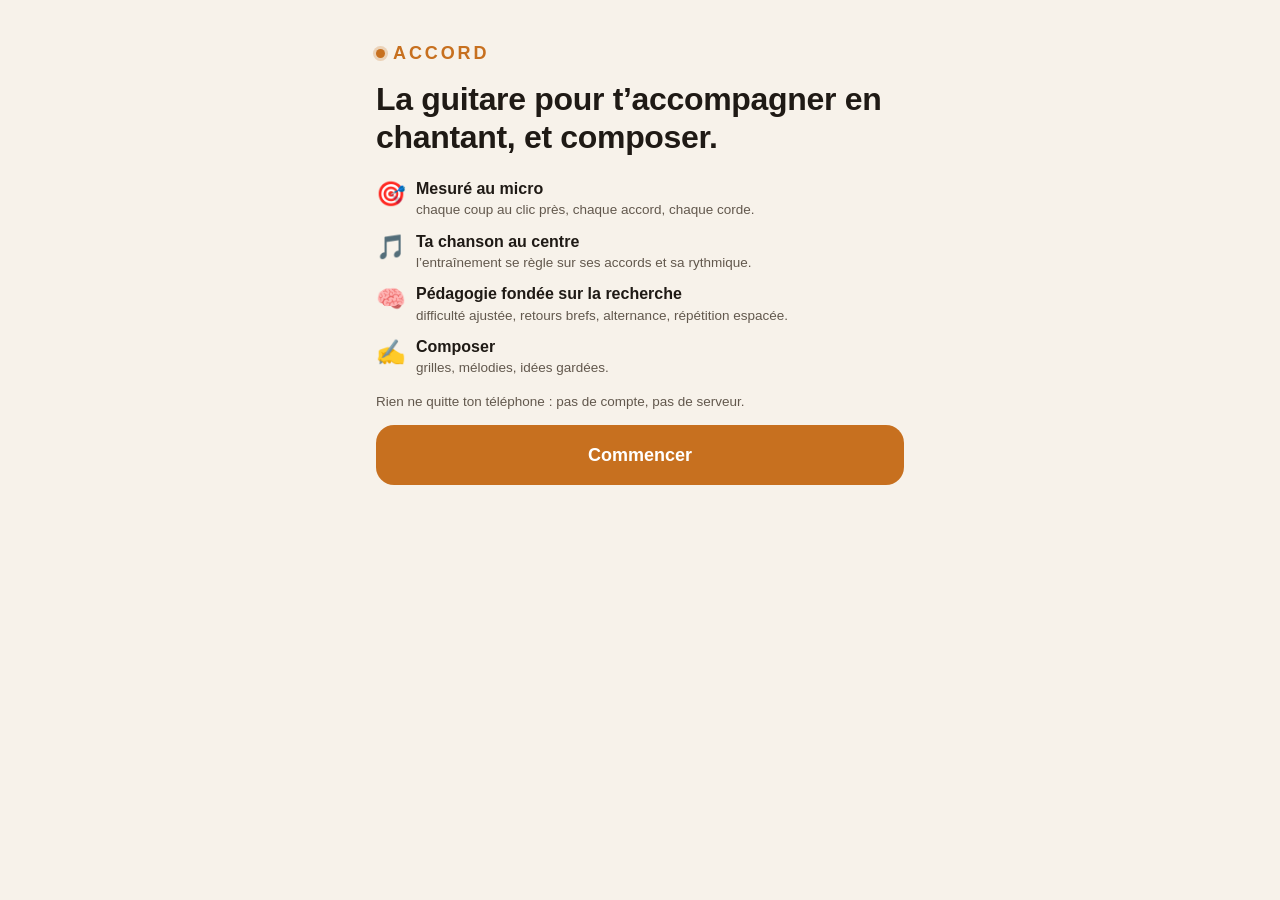
==== commit ecf6de73: "ACCORD (WIP) : app assemblée, tests Node et navigateur, capo, timing exact - index.html : l'app ACCO" ====
--- a/index.html
+++ b/index.html
@@ -1,5402 +1,6323 @@
-<!DOCTYPE html>
+<!doctype html>
 <html lang="fr">
 <head>
-<meta charset="UTF-8">
-<meta name="viewport" content="width=device-width, initial-scale=1.0, viewport-fit=cover">
-<title>Corde — Guitare, 20 min par jour</title>
-<link rel="preconnect" href="https://fonts.googleapis.com">
-<link rel="preconnect" href="https://fonts.gstatic.com" crossorigin>
-<link href="https://fonts.googleapis.com/css2?family=Bricolage+Grotesque:opsz,wght@12..96,500;12..96,700;12..96,800&family=Inter:wght@400;500;600&family=JetBrains+Mono:wght@400;500;700&display=swap" rel="stylesheet">
+<meta charset="utf-8">
+<meta name="viewport" content="width=device-width, initial-scale=1, viewport-fit=cover">
+<meta name="theme-color" content="#100e0c">
+<meta name="apple-mobile-web-app-capable" content="yes">
+<meta name="mobile-web-app-capable" content="yes">
+<meta name="apple-mobile-web-app-status-bar-style" content="black-translucent">
+<meta name="apple-mobile-web-app-title" content="ACCORD">
+<meta name="description" content="ACCORD — guitare acoustique : s'accompagner en chantant et composer. Accords, changements et rythme mesurés au micro, programme de 16 semaines.">
+<title>ACCORD</title>
+<link rel="apple-touch-icon" href="[data-uri]">
+<link rel="icon" href="[data-uri]">
+<link rel="manifest" href="data:application/manifest+json,%7B%22name%22%3A%22ACCORD%22%2C%22short_name%22%3A%22ACCORD%22%2C%22start_url%22%3A%22.%22%2C%22display%22%3A%22standalone%22%2C%22background_color%22%3A%22%23100e0c%22%2C%22theme_color%22%3A%22%23100e0c%22%2C%22icons%22%3A%5B%7B%22src%22%3A%22data%3Aimage%2Fpng%3Bbase64%2CiVBORw0KGgoAAAANSUhEUgAAAgAAAAIACAYAAAD0eNT6AAAxrklEQVR42u3dT6hd133o8Y46CCExdcCG6AUNNJCChDF6jozkyPEfVU4fmJIHNh4UC9c1CGd0MQ9S7CLCU2yT%2BEoENYqxkjyH0IHpc0va5jlx%2FZJB6zhkVHCcGmMTx1UxDnaTtvNbfjc54vjk%2Fjln79%2Fee629P4PvJCg%2BZ9%2Bz129911q%2F32%2F9zlUf%2BuAGAACYFr%[base64]%2FrCxvPf%2BauVeeC%2BP1r5s47deEMvn9Pk2eK7tfk7xvdc5nOyfredPiOeO%2FMd2e7Zsj8HIABAj0Qg%2F8%2F3Lq%2FM5%2F%2Fscyt%2F1qd%2F%2F9ZePqfJs8V3a%2FN3jO%2B5zOdk%[base64]%2F8z%2BWIv5t%2FH%2BCV%2F7uPAEACABAAPoUgKMHrt244%2FCejTN3H9xYP3XdlUn5P177%2FtKf86u%2FXVt64t%2BKf%2F%2FhV5f6nPi3s%2B8X3zW%2Bc3z3eAYCABAAgABs8TkxSd5%2FYt%2FmpBkT6Mvrt%2B04KZcqADsRzxTPFs8Yz7qdGBAAgAAAoxaA2FpfZVu%2BdgHY6bjh0unDV6SAAAAEABi1AMTE2nTSHJMALEIAAAIAEAAC8D5%2B9P2%2FIQAAAQDKEICDez%2Byce6huwhADwIQzx3%2F5pm1Ixtrd%2B7f%2FNsTAIAAAL0JQJxVR6b7LFkvJlkC0J8ALCYXxm%2BxarUBAQAIAAjAUgJw1017N5PVfn7x5G9NQgRgOAGYJ36b%2BI3ityIAAAEAAWhVnrfdpE8AyhOArWRgp50BAgAC4I8AAnCFr58%2Fs1mrvlstPgEoWwAWjwniN13MGSAAIAD%2BCCAArSZmAlC2AMwTzYii5wABAAgACAABmJAAzB8RvPSXXyIAIAAAASAAUxKAnZ6NAIAAAASAABAAgAAABIAATEEALv%2FT85u9Bdo2GgIIAEAACEBFAjD%2FOVFKSARAAIAKiGAdQXuVSZIAEIDdPocIgAAAhU%2F8TSbJMQvAz7%2F1Jxuv%2FO%2F%2F3ojXv3h04%2B0XzhEAIgACAJQ%2F8Y9NAN558sTG2xdv33jry5%2FaeOOJY5uT8ns%2F%2Bd7Sn%2FPGN041FoDg8nefWOpz%2FvkLN2x%2Bt%2FiO8V3jO8d3H5sAEAEQAGBgPnbNVZvd3TJWySUIwLtfu%2BPKRB8T6auPHdl2Un735e8WJwA7%2FTfiWeKZZmIQz1q7AMyIdzDeRWMSBADogQi6u%2FXnL10A%2Fu0f%2FvzKZB%2Br51Um5doEYCtmOwbxN4idgve%2B%2FgdVCsCsqVC8k8YmCADQEXHL27I9%2BksXgJhYm07KYxCArXjt8RurFID5OweWvYkQIADAkuf80cO9q0Q5AlCGAAQ1C8D8fQPyA0AAgA7P%2BQnAtATglz%2F9%2B80cgtlxQakCID8ABADoabt%2FKAGIiehfv3Lrxr%2F8xQMEoAcBiOee%2FbuoNoi%2FfRsZ6FoAHAuAAAArrvqfWTvSOvB2KQAx8cQEdGUy%2BsYpAtCzAMwzk4ESBWBGvNN2A0AAgG1Yu3P%2Frtn9QwlAZKr%2F7Nwnt8zYJwDDCsB8ZUH8Rsv2H%2BhTAGbVAvGOG%2BsgAECLJL8%2BBCC2ly9fuGXHmnwCUI4ALPYeiN9upyOCvgVAkiAIADDH%2FSf2pa36swRgttpfdrIhAOUJwDzb7QoMJQCz3YB498UAEAA46y9EAJpMzDUIQNTYR%2BOdZYh%2FOyYBmN8VmM8VGFIA5AaAAGCS3HF4TyerfgIw3G2ANQjAfK5AdCD85T9eHFwAZrsBMSbEBhAAjJr1U9f1ElTHIgCxIn%2Fz%2FPErLXOjj36p1wHHd4vvGN81vnN89xIFYLfdjb4FYEaMDTECBACjTPR78ezNvQXT2gRgvjf%2BbhfmlCoA27F40dFOdx9MWQCCGCMSBEEAMKqmPl1v%2BdcmAG%2B%2FcG4zOS3OpH%2Fx1MnOnq0EAdiKeOZ49vgbzFdZTF0AZkcCmgeBAMCW%2F0gFoEnL4TEJwFa7BCEEJQhAfE6ISVbLYUcCIACYXJZ%2Fdm0%2FARivAMwoRQDmkwWHFIEYQ6oEQABQDUcPXNuqj39bNnvE%2F%2BR7BIAAtBKA%2BfyMJq2GM%2B8TiDEltoAAYJKNfZYhMtBnNeyrlMq1FYA3v%2FnHBKAHAYjnjqOC6PA336ugawGYEZ%2B5bJthjYNAADApml7d25bYol3s3Ne1AMSqMErdIpmtyXXABKCZACwmEsZvsFNVQaYAzHcWHOpYIMaYWAMCgKLO%2By%2BdPjxIQIzV4FYTQFcCEDfPRUnb%2FHcgAMMIwDzxm8zf0NilAMwEMN69Id75GGvyAkAAUMTk32d9%2F%2Fzqb6dt4EwBmK32t6vNJwDDC8B8NcGyuwJtBGD%2BWGDVMs6sfgEkAAQAgyb7DTH5R2Z2Zrvc7QRgsXf8dhCAcgRgMRl0p5scMwRgxmZr4QEkQHIgCAAGmfz7TvbbbdWfJQDRrW6VZC8CUKYAzCeHbtWWOFMAhtoNiDFIAkAAMKrLfJqs%2BjMEIC6IWfW7EYCyBWA7EcgWgKF2A1wmBAKA3sr8Sl31ZwhAk4mZANQhAIsi0JUADLUboEwQBACjmfzjDLdpiRcBIAC7ss11wJnXDvfdQIgEgACg6sk%2FaqxXLekiAAQg69myOw7Gu9xn3wASAAKAKif%2F2DbdKXObABCA2gRgVlHS55EACQABQFWTf2yXZgVcAkAAmj5b3CPR9OhpN%2Fo8EiABIAAofvLfqpUvASAAQwnA7M6BtsdQJbQSJgEgACh68s%2B42IUAEIBMAZivGMg4ktqqSoAEgABgspN%2FnIl2sdUarWB%2F9eoLBIAAtBaAmaTGO5X9nsa731deAAkAAUAxk3%2Fmef9WtderTJIEgAAs8zlNe1KUkhdAAkAAsGOHvxK7%2BjXpvkYACEC2APT5%2FnaFjoEgABist392st925VUEgAB0JQCZ5aqLyYHuDgABwOgm%2FzhH3epClq6yqQkAAehSALqqXokx0nVyIAkAAcAmcad411f6Zmf6R%2FLU2xdvT5skCQABaPM58S5mJrP2USEQYz7GvhhIAPwhTP7VTP7x34oa7cxJkgAQgLafE%2B9k9ntOAkAA0BmXTh%2BuqsxvlTNSAkAA%2BhSALnJc%2BigTjBggFhIATIwzdx%2BsZvJvcqsaASAAQwhA21ssh5CAiAViIgGAWv%2FiJv%2Bml6gQAAIwlABkVwn0IQF6BBAAyPgvavJvcw5KAAjAkAKQnf%2FStQSoDCAAmEDS38vrt1Ux%2BbetiSYABGBoAcjOC%2BhaAiI2SAokABgpzz18rIrJP6MrGgEgAKUIQGb3wK4lIGKEWEkAMDLWT13Xaalf1uSf1RedABCAkgQg8%2F6LGGtdlghGrBAzCQBGwl037S2%2Bzn%2BZ5j4EYPVn%2B%2Bk3T288%2F8jR9%2FHsQzdsPHrPgfcR%2F9viv3tl%2FVYCkExW06Cu%2BwREzBA7CQAq5%2BDej3SW9Jc5%2BWdvaxKAX%2FM%2FP31847%2F93u825vEz%2F4sAFHpc1qUERMyI2CGGEgBUTJed%2FjJ6%2B3d1pjk2AYjV%2BGzl%2FuMffLs4AfjMJ665spMQ35UA9CMBMQa77BQohhIAOPfvJLO5y4Sm2gXgpbPHNy7cd2jj3uN7No7s%2B%2FD7JuX%2F%2F%2F%2F%2Bb3ECsPj%2Fi%2B8c3z2eIZ6FAHQnAV3eIigfgACgQuLe766CQkZGc9fZzLUJwFsXT248%2FeD1G589uXfj4x%2F9wI6Tcg0CsEg8UzxbPONbOxxJTUkAMiUgo3JmOyKWiKkEABXV%2B3d17p%2BRydx1FnMtAhBb5bFCju3zVSblGgVgkXjmePbF44KpCUBmFU1WBc1W%2BQD6AxAAVMIza0c6W63U0Na0BgH4yuN%2F2nhSHoMAzHPi0NVXdgamKACZOwFdja2IKWIrAcBE%2B%2FxnrFL6mvxrEICYWAnAbzNVAciSgC5319wXQAAwwZK%2FjHK%2FPid%2FAkAAahSALAnoqjxQaSABwARb%2FbbN%2BO978icABKBWAciSgK4qA7QKJgAokLU79xeb9JfZ4Y8ATFcAXv3RdzY7FI5dAGYdA0tNCoxYI%2BYSAIw86z8j6a%2BrIFSSAES7XQLQvQDEc88qCDJEoGQByJLvLnbeVAUQAIw86z%2FOEF997EixtcklCEA0uInJKCZZAtCfAMyXEq7SZKg2AcjouRFjuIt8AFUBBAAjvujnjSeOFdudbGgBiNr1aGozm4gIwDACMCN%2Biybth2sQgIwcnBjLLgwCARjh1v%2FL67cVt%2FUYWchDB80uBCDq1KPf%2FWKnPgIwrADMOg3Gb%2FPWCkdhtQhA0LYKp4ujuIg9jgIIAAbizN0Hi8tA7mrLcWgBiEtuFnvyE4ByBGD%2BDoL4rcYmAG2P5LqqxIkYJBYTAAxQ81%2FaSmOIcr%2BuBSC2luNSm50mHQJQjgDMiN9st2OBmgQgQ8672pnTG4AAYAQ1%2F20TjobK%2BO9KAKJX%2FW4X8xCAMgVgdiwQv%2BFYBCDjeK6LxFy9AQgAKk%2F8a1vyN3TSX6YAxMpxlQt6CECZAjBfLbDVbkCNApCRFNjFLp2EQAKAnugi8a%2FN1n8JSX9ZAvDCtx5datVPAOoRgNluwGJuQK0CUOJ4jZgkNhMAVJj412brP84k3%2F3aHaMRgCYTMwEoXwDmSwZnlQI1C0CMuTb5AF0cBUgIJACorONf263%2FIdr8EgAC0Pb64WggVLMAZLQLzj4K0CGQAKCy1X%2BbrcTSzv0JAAFY5Ujgr5%2F6fNUC0DYfoIujALsABACVlP1dvnBL9fX%2BBIAAZD9bTQLQtj9AxABlgQQAhXPp9OH0wNHmDLGUen8CQACmLABtj%2FEiBmSLfMQqMZsAoODVf5utwyEv%2BSEABIAA5CbydnGUZxeAAKDQ1f87T54YVckfASAAUxeAtvk8ERPsAhAATGD13yZQlL71TwAIwFQFoM1RQBdibxeAAKCw1X%2BbVqJvnj9eTTAkAASg6bP9%2BAffXvpCodKIMVpKK2%2B7AAQABa3%2B2yT%2BlZ71TwAIQNazzT7n6Qevr04A2lQFdJEQaBeAAKCQ1X%2BbRKHsM0ICQABKF4BaJaBNjk92gq9dAAKAylf%2FbzxxrLogSAAIQIYA1CoBMWbtAoAAVMr6qeuKKPsrtdf%2FTsT57SqTJAEgALt9Tm05AW3uCsguC4xYJqYTAAzU8z%2BCwZhr%2FueJHu%2FR5pUAEIBMAYh3Kt6tqfQGyJR%2BdwQQAKzA2p37i1j915b4N5v8V50kCQABWOZzapOANgmB2bsAEdPEdgKAJYi7tUtY%2FWeXBXW62rl48srkTwAIQBcCMJOAty6erGZctCn7zdwFiJgmthMA7ML9J%2FYVsfp%2F%2FYtHq5r844rXppMkASAAq3xOvGs1SUCM5RJ2ASK2ifEEADvw3MPHilj911T2d%2B%2FxPa0mSQJAAFb9nHjnplAWmLkLELFNjCcA6Kn0bwqr%2F8%2F94b7WkyQBIABNPifePbsASgIJAIor%2FWtT91%2FL6j%2FqszMmSQJAAJp%2BTi09ApruAmT3BVASSACwDZmlf01LgGpZ%2Fc9n%2FBMAAjCUANRUGdB0FyCzFDhinFhPANBx8t%2BYV%2F9bJf0RAAIwhADUlBTYZhdAMiABQCXJf01Lf2pZ%2FX%2F25N7USZIAEIC2nxPv5Jh3ATJLgiUDEgB0mPzXtPlHDav%2FaMmaPUkSAAKQ8Tk1tAtuugsQMUUyIAFAB5y5%2B%2BDgA7yG1f8r67fueO5PAAjAkAIQ72a8o2PdBchcIETME%2FsJAJI7%2FzUt%2Fath9f%2BZT1zTySRJAAhA1ufEOzrWXYDMkkCdAQkAPvTBjaMHrk0t%2FSthe68LLtx3qLNJkgAQgMzPiXe19PHU9JgwsyQwYp85gABMmkunD6cNqMsXbhllz%2F9Vtv4JAAEYWgBqOApomigcMSbrO0TsMwcQALX%2FA1p9dolPX61%2BCQABKFUAamkV3KRUOHO3UE8AAjBp7rpp7%2BDnem%2BePz6KrH8CQABKEoAaqgJi7A%2BdLxQx0FxAAGz%2FD5T8l3nZRxcNf47s%2BzABIABVCkC8uyU3CGp6WVhmMqBjAAJg%2B3%2Bg7bw3njhW9Arl0XsO9DJJEgAC0NXnxDtc8hiLGDDksaFjAAIg%2B3%2BghJ63L94%2BqsQ%2FAkAAShOA0hMCIwYMnTisGoAAuPmvYosfqt0vASAApQtADW2Ch949dEMgAdD8p%2Bfa%2F5KT%2F%2BJ2tbZBlwAQgFIEICj5xsCmyYBZPQE0BSIAev%2F3vP3%2Fi6fKTU5apeMfASAANQhAyR0CIxYMfQzgbgACMBnW7tw%2F6Pb%2Fa4%2FfWGwwev6RoykBlwAQgJIEIIh3u9RxFzFhyGOAiInmBgIwCZ5ZOzLo9n9mN68SV%2F8EgACUKAAl7wI07SKadQwQMdHcQAAmwdAZvKXW%2Fmet%2FgkAAShRAEreBWjaEyCzksjcQABGzx2H9wza%2FKfk7f%2Bs1T8BIAClCkDJuwBNjgEymwJFbDRHEIBRE%2FdgD1m%2BU%2Br2f9RKZwZaAkAAShSAoNS%2BAE2OATLLiSM2miMIwKh58ezNg2bulrr937bunwAQgFoEoNS%2BAE2PAbIqiiI2miMIwGj52DVX5fXJ%2F%2FKnRrP9H%2F3Ss4MsASAApQpAUOodAU2OASIWZX1%2BxEhzBQFw%2Ft%2FBQC21%2BU%2Bbnv8EgADUKACl3hHQpClQ5sJCHgABcP7fUflfqc1%2Fmt74RwAIQK0CEO%2F8mJoCZZUDygMgAKPluYePDVb%2BV2rv%2F7gzvYsASwAIQMkCEMS7P5a7AbLKASNGmisIgPr%2F5G26Uq%2F%2Bvff4HgJAACYpAPHuj%2BWK4MzjRXMFAXD9b%2FL5f2bf7pKT%2FwgAAahFAEpNBmxyv0hmHoDrgQnA6Lj%2FxL5Bz%2F9LLP97%2BsHrCQABmLQAxBgYSzlgVh5AxEpzBgEYFZdOH04ZHO88eWLlgfnqY0eK3Go8cehqAkAAJi0AMQZKHJsRM1aNMxGbMj47YqU5gwBoAJRU%2F5%2FZrrPUzn8EgADUKACldgZs0mY8qx%2BAhkAEQALgNrz%2BxaOjOP%2B%2FcN8hAkAACMDv%2Fe7mWBhDHkDEJomABAAdJgA2KdEpsf4%2F8%2BIfAkAAahaAEi8IatIPILPUWCIgAZAAmJCcU2L9f5fZ%2FwSAANQmAKVWAzRZbGQlG0sEJAA6ACY0AMrclqsh%2B58AEIAaBaDEaoAmx41ZDYF0BCQAOgAmJABmXtRR6s1%2FBIAA1C4AJd4QOGS80RGQAIyGl9dvq97IM%2Fn4Rz9AAAgAAZgjxkRp43TIHceImeYOAqACoGVtbmkNgF46e7yXgEoACEBNAhDE2Ki9IVBmzxFzBwFQATBfO9%2BgO9fUyv8IAAGoVQBKLAccMuaoBCAA1RP3Ww%2FVAbDEBMCuLv8hAASgdgEo8XKgJseOWR0BI3aaQwiACoCG53GZN3RlEfegEwACQAB%2BmxgbpY3XJjePqgQgAPgN66euUwHQU%2FtfAkAAahaAEtsCDxl3InaaQwiAEsCGd3RnbcVl8exDNxAAAkAAdiDGSEljtsnRY8QqpYAEAIkC0OQsrrQKgEfvOUAACAAB2IEYI7VXAmTlHhEAAqAEsEVbzqn1%2FycABKB2ASjxXoAh24%2BbQwgAAWgwCDPrcWtLACQABKBWASgxEbBJ%2FxECQAD0AEjqATDkNlwmfQZSAkAAahSAYAylgFnHj3oBEAA9ABok4vzs3CeLCiLPP3KUABAAArAEMVZKGrsRS%2FQCIAAYSACa9AAorQSwjxsACQABGIMAlHYzYJNSwKxeAASAAEy%2BCdAYegD0WQFAAAhAzQJQWiXAkPFHMyACQAAaDMDSegD0cQUwASAAYxCA0q4GbnIESQAIAAFIEoAm7ThLE4A%[base64]%[base64]%2Fnj1AvCZT1xDAAgAAViCGCu1C0DErIzPjhhqLiEAkxaAt778qeoF4LMn9xIAAkAAliDGSu0CEDGLABAAAjCQAGQNwFrvAyAABKBWASjtHoAh4w8BIADVcsfhPSmD4O2Lt1cvAE8%2FeD0BIAAEYAlirNQuABGzMj47Yqi5hABMWgCabMH97NwnJ90MiAAQgFoFoLQmQBFLhjqCJAAEoFqOHrg2ZRC8%2B7U7qr8PoO9SQAJAAGoVgNLGbZMqpIhZGZ8dMdRcQgBcCLTiAHz1sSPFBZIj%2Bz5MAAgAAdiBGCOljduIJS4CIgAYUAD%2B%2BQs3VN8MqM9SQAJAAGoUgNJKAJssPiJWEQACgIG7AWZtw9VYCUAACECNAlBaBcCQx4%2B6ABIAAvAb3njiWPW9AJ596AYCQAAIwA7EGKm9B0DEKgJAAPChD26sn7pOL4ABbgUkAASgRgEo7RbAIeNOxE5zCAHQDKhhL4Csdpw1JgISAAJQmwCUmADYpA15Vg8ATYAIgF4ABVzIkcm9x%2FcQAAJAALYgxsYYSgD1ACAASO4F0CQbt8RKgAv3HSIABIAAbEGMjdorADJjjh4ABEApYMt63NIqAV46e5wAEAACsAUxNmqvAMjsP2LuIACj4OX12wbbjss6j8vk4x%2F9AAEgAARgjhgTpY3TJnlHWceOETPNHQRAKeDIKgH6uhqYABCAmgSgtCuAh443SgAJgEqAgoy8tpsBCQABqEkASrsBcOgdRxUABGA03H9i32BncpltOdNWFhdPEgACQADmiDFR2jht0n48K%2BcoYqa5gwCoBEgYlL94qrzg0vW9AASAANQiACX2%2F4%2BYMeRiQwUAAVAJkLQt969fuXVy5YAEgADUIgAllv9FzBjyuNGcQQBGxYtnbx4sMedn5z5ZXn1xx22BCQABqEUASmv%2FG0TMGCoBMGKlOYMAjIpLpw8P1hEwszY3kxOHriYABGDSAhBjoMSx2aTnSFYHwIiV5gwCIBFwC977%2Bh806s5VWkOgrqsBCAABqEEASsz%2Bb5JsHERskgBIANBxIuBrj984ijyALqsBCAABqEEASsz%2Bb3L%2BHzFJAiABQA%2BJgE1u6Mq6o7uWy4EIAAEoXQBKvPwniFgx5M2j5goCoCNgckOgEvsBBM8%2BdAMBIACTFIB490sck01KjbMaAOkASAB0BOwoD6DEfgBB3INOAAjAlAQg3vkSx2KT%2Bv%2FM838dAAnAaIn7rYfMA8jcpsvk0XsOEAACMCkBiHe%2BxLHY5Hgx8%2Fw%2FYqS5ggCMko9dc9WgF3VkDtTSkwEJAAEoWQBKTP5rurDIvHAsYqS5ggBoCNTRVl2J5YBd3BBIAAhAqQJQ4s1%2Fbcr%2Fso4WNQAiAPIAOk7WuXzhliKDT3ZnQAJAAEoVgBI7%2FwURG4ZMLnb%2BTwDkAXTcrrPUY4DsC4IIAAEoUQBKvPinzfZ%2FZptx5%2F8EQD%2BAjssBSz4GeP6RowSAAIxaAOIdH9P2f1b5n%2Fp%2FAjAZnlk7Mmg5YKnHAJm7AASAAJQmACWv%2Fpts%2F2eW%2F0VMNDcQgEmwduf%2BQbt2lXwMkLULQAAIQGkCUOrqv%2Bn2f2Z30YiJ5gYCMAkO7v3IoH27S24KlLULQAAIQEkCUPLqv2lFUeb9IhETzQ0EYDK8vH7boMcApTYFCl46e5wAEIBRCUC806WOtybNfzK3%2FyMWmhMIwKRYP3XdoMcApd4NkNUXgAAQgFIEoNS6%2FzblxJnb%2FxELzQkEwPXAPR8DZGbwdtEX4OMf%2FQABIABVC0C8w6XW%2FbepJMrc%2Fnf9LwGYJD9PbAc6tMWXdkcAASAAJQhAqT3%2FS9k9jBhoLiAAk%2BTS6cODNgUquSfA7I6ApjcFEgACMLQAxLtbas%2F%2FNrX%2Fmc1%2FIgaaCwjAJLnrpryzwXeePDG6ZMAg7kwnAASgRgGId7fksdU0%2BS9iTdZ3iBhoLiAAjgESePWxI6NLBgzuPb6HABCAqgQg3tnSx1WTY8OIMbb%2FCQAKPAZo2s0rM6GnlIRAAkAAhhKA0hP%2F2iQOZ3YRtf1PAFQDJFYDNO0JkGn1XXHhvkMEgABUIQDxrpY%2BnprsFmbW%2Fsv%2BJwBIbgrUJhkw81yvhA6BBIAADCEAJXf8a5svlJn8p%2FkPAcBviHuwhx7cr3%2FxaPGBa5WjAAJAAPoWgBq2%2FoMY60MvEiLmif0EAMl3A7TZ3qthF2DZqgACQAD6FoDSs%2F7bLBCyjwn1%2FicAmOO5h48NnuBTwy7Asm2CCQAB6FMASm%2F323b1n5koHLFOzCcAmOP%2BE%2FsGL%2FGpZRcgmqucOHQ1ASAARQhAvIslN%2Fxpu%2FrPLhWOWCfmEwB02BPgrS9%2FatS7AHG72k75AASAAPQhAPEOlnzTX8bqP2KJ2n8CgIpuCIxynTHvAgRPP3g9ASAAgwpAvIM1jJU2q%2F%2FM0j83%2FxEA9JQM2LQksJZdgOBzf7iPABCAQQQg3r1axknT1X9m6Z%2FkPwKAHpMBm172UdMuwHatggkAAehSAGpo9dt29Z99WZjkPwKAnpMBp7ALsFVSIAEgAF0JQC1Jf6Wt%2FiX%2FEQD03BmwzS5A6XcELErAfFIgASAAXQhAvGM1Tf5NS4KzV%2F86%2FxEALMnanfuL2AWI5h%2BZCUB9VgYQAAKQLQA1ZfzPEoGbNgXLXv1HTBPbCQCW4GPXXJVaEthmFyCzBKhPCSAABCBTAGqb%2FNuUAmev%2FiOWRUwT2wkABigJbLMLEGVAmcGgr3bBBIAAZApADW1%2BF6W%2FaRlw9upf6R8BwMAlgW36ArzxxLGqgl%2FwH699nwAQgBQBqKXWf54YsyXU%2FSv9IwBoyKXTh4vZEqypLJAAEIAsAahx8m9T9pd95BcxTCwnAKh8F6C2hEACQADaCkCNk3%2BbxD%2BrfwKAke8CtCkLevP8cQJAAEYvAD%2F%2BwberO%2FOfEWO0lLJfq38CgMJ2AYLXHr%2BxcZD4xVMnCQABGLUAxLtT4%2BQfY7PpuI6YkP19rP4JAArcBWhzRthFoCAABIAADCv22Tk%2BVv8EAAXvAjQtC6ylNwABIABTEoA2Cb7ZZX9W%2FwQAhe8CtEkIrOEogAAQgKkIQJut%2Fy4S%2F6z%2BCQAq2AW4fOGWxoGj9KoAAkAApiAAbbL%2Bg4gBVv8EABVw5u6DRZ0bdrF1SAAIQB8CEK19%2F%2Fqpz1cvAG2O8rrI54kYJVYTAFRwR0Db7cPg7Yu3EwACUJUAxHW%2B0df%2F33%2F41aoFIMZem7GbfYyn5z8BQIW7AG0SiEq9K4AAEICt%2BOzJvVeu861ZANr0%2Bu8qkdfqnwCgB%2BJu7ZKOAkosDWwqAC9869ErVwoTgPEIQPymi819ahaA0sZrxCSxmQCgB%2B66aW9RmcQl5gM0FYCYFF5Zv3XjM5%2B4hgCMRADit4zfdPEdqVUA2pz7d1XBEzFJbCYA6InnHj5W1FFAF61EhxKA2X%2Fjwn2HltoNIABlCkD8dvEbbveO1CgAbVp5d7X1H7FITCYAqLwssO3WYpxJltIfIEMAglg53nt8DwGoTADiN9tq1V%2BzAMTYanPu39VRnbI%2FAoCRJAS2DTKl9AfIEoAZcX58ZN%2BHCUDhAhC%2F0bIX%2BdQkAG3r%2FbuSc4l%2FBAADlgV2kRDYdpuxhKTAbAHYPCK5eHLj0XsO%2FNaxAAEYXgDiN4nf5q0VymRrEoA2O3NdHc9F7FH2RwAwsoTA4I0njlWdFNiFAMwfC0Q5GQEoQwDit9htu79mAWib9BdjuYvvJfGPAKAAnlk7UtyW49CXBnUpADOimUxkmBOAYQQg%2FvbxGzR9R2oQgLaJuV0dyUXMEXsJAEbaITCjNHDIyoA%2BBGDGT795mgD0KAAx8T%2F%2FyNHW70jpAtD2KK6rkj8d%2FwgACmPtzv3FBqEh2gX3KQC%2F%2Bts1AtCDALz6o%2B%2BkTPw1CEDbNr9dynfEGjGXAGACvQEyziCHKA8kAOMTgOyJuVQBaFuJ02UOjpp%2FAoCCewN0cRQQZ4hts5D7lgACQABqFICMyT%2FGahfn%2FhFb1PwTABTM%2FSf2dVaH3DYw9SkBBIAA1CYAGZN%2F%2FP%2B76sMRsUWMJQCYYFVAVlJgXxJQugB85fE%2FJQBz1%2FM%2B%2FeD1mzX8UxWAjMm%2Fq6Q%2FWf8EAKoC0pICu1yl1CIAs0uHolf9KhcPjUUA4pnj2Rfr96coABm7a10m%2Fcn6JwCojDsO7ym2NrmPnYAaBGCxy2CsgqOpzW4XENUoAPFM8Wyzlf52f8upCUDWyr%2FLnhsRS8RUAoDKWD91XbHdybqWgNoEYKsmQ7FCjkttFu8gqEEA4jvHd49nWKVZz5QEIGvy77LrZsQQsZQAoFJePHtzZ8Hh9S8eLVYCaheArdoPxyU30e%2F%2Bxz%2F4dnECEFv68d3iOzZpyzs1Acia%2FGMMdvUdI3aIoQQASgM7Kw%2FsSgLGJgBNn60vAcj63aYgAFmTf1flfkr%2BCABcGNS7BGR2DCQAvybaFEf3vHlmOwnzxP%2B2%2BO9iJb%2FdJEkAmnf4K33yd9EPAYB8gN6zmDMzmQnAr4nv1sUkSQCGqaDpo4rGuT8BgFbBg2xrZmU0EwACUJIAZFTO9FE9o9UvAcCI%2BwO8vH5bFRLQNrOZABCAUgQgo2Kmj8k%2FYoN6fwKAEXP0wLWdJQVmS0Cbc04CQACGFoCs%2FJg%2BJv%2BICREbxEgCAPcFFCMBrz52pFHgIwAEYEgBiHc23t0aJn99%2FgkAJsaZuw9WIwHx31k1OZAAEIChBCDe1cx3v%2BvJP2KBmEgAMDEunT5cjQSsmhdAAAjAEAKQdd7f1%2BQfMUAsJACYaFJgl50Cs89BZ3kB737tDgJAAIoSgHgns9%2Fzri%2FMirEv6Y8A%2BEOQgKokYJmmQQSAAPQlAFnNfUz%2BIAAYXWXATAIy7g5YPBLYLlASAALQtQDEu5e55T%2Fr7d%2F15C%2FjHwQAvUtA9hnpTlUCBIAAdCkAmVn%2BfdzqZ%2FIHAcCOxL3ffVyDmtUVbafugQSAAHQlAH28v10RY1ysAwHAID0CsvuiL56dznYDCAAByBaAeLcyc1my779Q6w8CgGokILtMcMab549v%2FOrVFwgAAUgRgDiTj3cq%2Bz3to8zP5A8CgGIlILtCYMa7L3%2BXABCA1gLwzpMn0s%2F6%2B8r0N%2FmDAKAKCchODiQABKCNAERd%2FxtPHEuf%2BHerXjH5gwBgchKQnRdAAAhA02d77yff6%2BRoqs%2FzfpM%2FCACqk4Cs8ioCQACaPlu8O9kTf9NLrUz%2BIACYlATE9mjb7VcCQABKEYB4l%2Fva8jf5gwCgegloe6saASAAu%2FKPFzsVgCa3WJr8QQBAAlrWXhMAArAdkdkfLXcvf%2FeJzgRgvieFyR8EAKPqGNhH2%2BA23deaCkCsCgnAOAVgNvHP3pGuBKCvrn7z7X11%2BAMBwOjuDmi6G9BUAGJSiEkiJgsCMA4BWJz4uxKAIVb9evuDAGAwCej6KuGmuwFtBGA%2Bc3uZM1wCUKYAxG%2B3U0VJpgD0veqfXelr8gcBwGDEneJDSMBuuwEZAjCfzBWtYKM5DAEoWwDiN4rfapnk0QwBGGLVP5v8Y%2ByJQSAAGFwCLp0%2B3HsQDC5fuGXLYJ8pAIslXW9fvJ0AFCYA8ZusWjraRgDinYt3b4h3PsaayR8EAEVx5u6DgwTErVoJdyUAi7sCsfojAMMIQPztl13tZwpAn618F4kxJtaAAKDYMsG%2BkwPnk71mxwJdC8D7bh%2F85h8TgJ4EILb4Y%2BWdcYHUqgIQn7lKcmh2sp8yPxAAVJEc%2BPL6bYMEylnyV%2FRz70sA3vjGKQLQgwBkd%2BhbVgCGaOgzT4wlyX4gAKgqL%2BC5h48NFjRXmSQJAAHY6nNi4o%2Fs%2FqG2%2B4MYQ877QQBQJeunriMABGCp7P1YZZciAEOe88%2BIsSOGgACgau66aW%2FveQGlC8DbL5zbnGRi0lu1jGwMAhDPHM8ef4P5Wv0SBCD9zoEG5%2F0xZsQOEACMgoN7P9Jrv4DSBWDxc2K7ObrVxZZzlLRt13OgRgGIZ4lnimeLZ9wpa3%2FqAhBjJMaKmAECAEcCExGA7YgJM0rdYvKMDPSYTEsVgPhu8R3ju8Z33qr97m5MWQBs%2BYMAwGVCBCCtzXFfApA1KfchALPkvu2uA%2B5bAFzmAwKAyVUJPLN2hAB0LADx3WY17LEiX4b5GvvtVsk1CsDi3Q7byU2fAhBjQJY%2FCAA0DipAAGJSiG3sxc6CtQtA9jZ5TQIQv%2BVWDXyGFACNfUAAgN8kCGb3DGgjAPMthqPr3E43yhGAMgUgfrP47XYq5RtKAOJdl%2BgHAgDMsXbn%2FrTdgAwBWGwzHCvJrTLYCUAZAhC%2FzXar%2FRIEIN7teMeNdRAAoMPcgGwBWGw1PH%2FzHAEYVgDit2jSqrdPAXDWDwIArNA8qM19Al0KwPwRQUw8%2F%2FIXDxCAngVgNum36dbXhwDEO6ypDwgA0GA3oOkVw30IwIwm1wETgNUF4Jc%2F%2FfvNhkJZLXq7FoB4d636QQCAnpMECcD4BCB7a74rAZDkBwIADHgsQADqE4DoP1CzANjuBwEAOia2VnerFihdAP7tH%2F58qd74YxWA%2BbsPImt%2Ftq1fowDEuxjvpLEJAgAUkB9QugAsfs7ihTk79R6oTQDiWZa96Kg2AXDODwIADJgfcOn04eoFYDtidTwTg8h8j4n0vZ98rzgBmK3o4zvOJvpl6%2FFrFIB455zzgwAABYrAWASg7e7Gz7%2F1J40n%2F5jQ337hXOvrgMckACZ%2BEACgcBEgAP1fBzxmATDxgwAAlfD8d%2F6KABCA1gJg4gcBAAgAAZiIAFz%2Bp%2Bc31k9dZ%2BIHAQAIAAGYkgDEu2MMgQAABIAAEACAAAAEgACMQQCiec9Lf%2FklAgACABAAAjAFAYg%2B%2Ffef2Lf5jnz%2Bzz5HAEAAAALwa75%2B%2Fsxmd7dVriImAGULQPyW8ZsuJvURABAAfwQQgCvEpDD7bxw9cO1mGdhu9w4QgPIEIH6z%2BO3iN9zuHSEAIAD%2BCCAAWwrAPHHL23YyQADKEIDZpL%2FsjXwEAATAHwEEYFcBmCdWlVEnPjsmIADDCUD8BvFb7LTSJwAAAQABSBGAxdbD5x66iwD0KADPrB3ZWLtzf%2BtGPQQABMAfAQSgsQAEn%2F79WwlADwLwo%2B%2F%2FTeo7QgBAAPwRQAAIQAUCkD0xEwAQAH8EEIDeBeCVvzu%2F8eLZmycvAPE3iMS9qM2Pc3wCABAAYNQCsFhuGBNg1KpHo5rdehDUKADxTPFs8YyzyX6rvyUBAAgAMBkB2Kna4I7DezYnzch0jwk0KFUAZt8vvmt85%2Fjuq2bnEwCAAACTF4CMZ%2FvhVx%[base64]%2Fmjlzzp24w29fE6TZ4vv1ubvGN9zmc%[base64]%2FBdzRkA528q1agAAAABJRU5ErkJggg%3D%3D%22%2C%22sizes%22%3A%22512x512%22%2C%22type%22%3A%22image%2Fpng%22%7D%5D%7D">
 <style>
-:root{
-  --ink:#14110E; --ink2:#1C1813; --ink3:#26201A; --line:#332B22;
-  --bone:#EDE6DA; --bone2:#B7AE9F; --bone3:#7E7568;
-  --brass:#D8A24A; --brass-hi:#F2C879; --brass-dim:#7a5e2c;
-  --patina:#5FA89C; --patina-dim:#2f5650;
-  --red:#C9543B;
-  --ok:#8FB98A;
-  --r:16px; --r2:12px; --r3:9px;
-  --maxw:760px;
-  --shadow:0 18px 40px -22px rgba(0,0,0,.8);
+:root {
+  --bg: #100e0c; --bg2: #161310; --surface: #1d1915; --surface2: #27211b; --line: #382f26;
+  --text: #f4eee5; --muted: #ab9f90; --faint: #776c5f;
+  --accent: #f0a04b; --accent-ink: #1d1206; --accent2: #6fc7b2;
+  --good: #6fd29a; --warn: #f2c14e; --bad: #ff7a6b; --info: #7fb0ff;
+  --wood: #c98b4f; --string: #d9d2c5; --fret: #8a7d6d;
+  --radius: 16px; --gap: 14px;
+  --shadow: 0 6px 24px rgba(0,0,0,.38);
+  --font: -apple-system, BlinkMacSystemFont, "SF Pro Text", "Segoe UI", Roboto, "Helvetica Neue", Arial, sans-serif;
+  color-scheme: dark;
 }
-*{box-sizing:border-box}
-html,body{margin:0;padding:0}
-body{
-  background:
-    radial-gradient(120% 60% at 50% -10%, #1f1a14 0%, var(--ink) 60%) fixed,
-    var(--ink);
-  color:var(--bone);
-  font-family:'Inter',system-ui,-apple-system,sans-serif;
-  font-size:16px; line-height:1.55;
-  -webkit-font-smoothing:antialiased; text-rendering:optimizeLegibility;
-  padding-bottom:calc(78px + env(safe-area-inset-bottom));
-  min-height:100vh;
+@media (prefers-color-scheme: light) {
+  :root:not([data-theme="dark"]) {
+    --bg: #f7f2ea; --bg2: #efe8dd; --surface: #ffffff; --surface2: #f3ece2; --line: #e3d9cb;
+    --text: #1f1a15; --muted: #62584d; --faint: #8d8274; --accent: #c7701f; --accent-ink: #ffffff; --accent2: #2c8f7b;
+    --good: #1f9d62; --warn: #a77b07; --bad: #d64545; --info: #2d6fd6; --wood: #a86b33; --string: #4a4036; --fret: #9c8f80;
+    --shadow: 0 6px 20px rgba(60,40,10,.10); color-scheme: light;
+  }
 }
-::selection{background:var(--brass);color:#1a1408}
-h1,h2,h3,h4{font-family:'Bricolage Grotesque',sans-serif;font-weight:700;letter-spacing:-.02em;line-height:1.08;margin:0}
-.mono{font-family:'JetBrains Mono',monospace}
-button{font-family:inherit;cursor:pointer;border:none;background:none;color:inherit}
-.hidden{display:none !important}
-
-/* ---------- top bar ---------- */
-.topbar{
-  position:sticky;top:0;z-index:40;
-  display:flex;align-items:center;justify-content:space-between;
-  padding:14px 20px calc(14px) 20px;
-  padding-top:calc(14px + env(safe-area-inset-top));
-  background:linear-gradient(180deg, rgba(20,17,14,.96) 70%, rgba(20,17,14,0));
-  backdrop-filter:blur(8px);
+:root[data-theme="light"] {
+  --bg: #f7f2ea; --bg2: #efe8dd; --surface: #ffffff; --surface2: #f3ece2; --line: #e3d9cb;
+  --text: #1f1a15; --muted: #62584d; --faint: #8d8274; --accent: #c7701f; --accent-ink: #ffffff; --accent2: #2c8f7b;
+  --good: #1f9d62; --warn: #a77b07; --bad: #d64545; --info: #2d6fd6; --wood: #a86b33; --string: #4a4036; --fret: #9c8f80;
+  --shadow: 0 6px 20px rgba(60,40,10,.10); color-scheme: light;
 }
-.wordmark{font-family:'Bricolage Grotesque';font-weight:800;font-size:22px;letter-spacing:-.03em;display:flex;align-items:center;gap:8px}
-.wordmark .dotp{width:9px;height:9px;border-radius:50%;background:var(--brass);box-shadow:0 0 0 3px rgba(216,162,74,.18)}
-.streak{
-  display:inline-flex;align-items:center;gap:6px;
-  font-family:'JetBrains Mono';font-size:13px;font-weight:700;color:var(--brass-hi);
-  background:var(--ink2);border:1px solid var(--line);border-radius:999px;padding:6px 12px;
-}
-.capobadge{font-family:'JetBrains Mono',ui-monospace,monospace;font-size:10.5px;letter-spacing:.12em;color:var(--brass-hi);background:rgba(216,162,74,.10);border:1px solid var(--brass-dim);border-radius:999px;padding:5px 10px}
-.capohint{flex-basis:100%;font-size:10.5px;letter-spacing:.08em;color:var(--brass-hi);opacity:.85}
-.lvlrow{display:flex;gap:8px;justify-content:center;margin-bottom:12px}
-.evalbar{display:flex;flex-wrap:wrap;align-items:center;gap:8px 12px;margin-top:12px;padding-top:12px;border-top:1px dashed var(--line)}
-.eval-q{font-size:12.5px;color:var(--bone3)}
-.eval-btns{display:flex;gap:8px}
-.evbtn{display:inline-flex;align-items:center;gap:6px;font-size:13px;font-weight:600;border-radius:999px;padding:8px 14px;border:1px solid var(--line);background:var(--ink3);color:var(--bone2);transition:.15s}
-.evbtn svg{width:14px;height:14px}
-.evbtn.ok:hover{border-color:rgba(143,185,138,.5)}
-.evbtn.ko:hover{border-color:rgba(201,84,59,.5)}
-.evalbar.rated-ok .evbtn.ok{background:rgba(143,185,138,.15);border-color:rgba(143,185,138,.55);color:#B5D9B0}
-.evalbar.rated-ko .evbtn.ko{background:rgba(201,84,59,.13);border-color:rgba(201,84,59,.55);color:#E09A87}
-.eval-rec{font-size:11px;color:var(--bone3);margin-left:auto}
-.eval-rec b{color:var(--brass-hi)}
-#bilanOverlay{position:fixed;inset:0;background:rgba(10,8,6,.82);backdrop-filter:blur(6px);display:none;align-items:center;justify-content:center;z-index:60;padding:20px}
-#bilanOverlay.show{display:flex}
-.bilan-inner{max-width:420px;width:100%;max-height:86vh;overflow-y:auto}
-.bilan-card{background:linear-gradient(180deg,var(--ink2),#191510);border:1px solid var(--brass-dim);border-radius:16px;padding:22px 22px 18px;box-shadow:0 18px 40px -22px rgba(0,0,0,.8)}
-.bilan-stats{display:grid;grid-template-columns:repeat(3,1fr);gap:10px;margin:14px 0 6px}
-.bstat{text-align:center;background:var(--ink3);border:1px solid var(--line);border-radius:12px;padding:12px 6px}
-.bstat .bv{font-size:26px;font-weight:700;color:var(--bone)}
-.bstat .bv small{font-size:12px;color:var(--bone3)}
-.bstat .bk{font-size:10.5px;letter-spacing:.08em;text-transform:uppercase;color:var(--bone3);margin-top:3px}
-.bilan-recs{display:flex;flex-direction:column;gap:6px;margin:10px 0}
-.brec{display:flex;gap:10px;align-items:baseline;font-size:13px;color:var(--bone2);border-left:2px solid var(--brass-dim);padding-left:10px}
-.brec .mono{color:var(--brass-hi);font-weight:700;white-space:nowrap}
-.bilan-note{font-size:12.5px;color:var(--bone3);margin:8px 0 0}
-.bilan-next{font-size:13.5px;color:var(--bone2);margin:12px 0 0;padding-top:10px;border-top:1px dashed var(--line)}
-.mirror-ctrls{display:flex;gap:10px;justify-content:center;align-items:center;flex-wrap:wrap}
-.rec-on{background:linear-gradient(180deg,#E09A87,#C9543B)!important;box-shadow:0 8px 22px -10px rgba(201,84,59,.55)!important;animation:recpulse 1.6s ease-in-out infinite}
-@keyframes recpulse{0%,100%{opacity:1}50%{opacity:.75}}
-@media (prefers-reduced-motion:reduce){.rec-on{animation:none}}
-.streak svg{width:14px;height:14px}
-
-/* ---------- layout ---------- */
-main{max-width:var(--maxw);margin:0 auto;padding:6px 18px 40px}
-.view{animation:viewIn .4s ease both}
-@keyframes viewIn{from{opacity:0;transform:translateY(6px)}to{opacity:1;transform:none}}
-
-/* ---------- lesson header ---------- */
-.eyebrow{font-family:'JetBrains Mono';font-size:11.5px;font-weight:700;letter-spacing:.18em;text-transform:uppercase;color:var(--brass)}
-.lesson-head{padding:14px 2px 6px}
-.lesson-head h1{font-size:clamp(30px,8vw,42px);margin:10px 0 0}
-.tags{display:flex;flex-wrap:wrap;gap:7px;margin:16px 0 12px}
-.tag{font-family:'JetBrains Mono';font-size:11px;font-weight:500;letter-spacing:.04em;color:var(--bone2);background:var(--ink2);border:1px solid var(--line);border-radius:999px;padding:5px 11px}
-.lesson-intro{color:var(--bone2);font-size:16px;max-width:60ch}
-
-/* progress ring in head */
-.daymeta{display:flex;align-items:center;gap:14px;margin-top:18px;flex-wrap:wrap}
-.pill{display:inline-flex;align-items:center;gap:7px;font-family:'JetBrains Mono';font-size:12px;color:var(--bone2);background:var(--ink2);border:1px solid var(--line);border-radius:999px;padding:6px 12px}
-.pill svg{width:13px;height:13px;color:var(--brass)}
-
-/* ---------- cards ---------- */
-.card{
-  background:linear-gradient(180deg,var(--ink2),#191510);
-  border:1px solid var(--line);
-  border-radius:var(--r);
-  padding:20px;
-  margin:14px 0;
-  box-shadow:var(--shadow);
-  animation:cardIn .5s cubic-bezier(.2,.7,.3,1) both;
-}
-@keyframes cardIn{from{opacity:0;transform:translateY(14px)}to{opacity:1;transform:none}}
-.card.warm{border-color:var(--brass-dim);background:linear-gradient(180deg,#221a10,#191510)}
-.card-eyebrow{display:flex;align-items:center;gap:10px;margin-bottom:8px}
-.card-eyebrow .num{font-family:'JetBrains Mono';font-weight:700;color:var(--ink);background:var(--brass);font-size:11px;border-radius:6px;padding:3px 7px;letter-spacing:.06em}
-.card h2{font-size:21px;margin:2px 0 4px}
-.card h3{font-size:17px}
-.card p{color:var(--bone2);margin:10px 0}
-.card p strong, .body strong{color:var(--bone);font-weight:600}
-.card p em, .body em{color:var(--brass-hi);font-style:normal;font-weight:500}
-.body{color:var(--bone2)}
-.body ul{margin:10px 0;padding-left:0;list-style:none}
-.body li{position:relative;padding:5px 0 5px 22px;color:var(--bone2)}
-.body li::before{content:"";position:absolute;left:4px;top:13px;width:6px;height:6px;border-radius:50%;background:var(--brass);opacity:.9}
-.kbd{font-family:'JetBrains Mono';font-size:13px;color:var(--brass-hi);background:var(--ink3);border:1px solid var(--line);border-radius:6px;padding:1px 6px}
-
-/* tips */
-.tips{margin-top:14px;border-top:1px dashed var(--line);padding-top:12px}
-.tip{display:flex;gap:10px;align-items:flex-start;font-size:14.5px;color:var(--bone2);padding:5px 0}
-.tip .ic{flex:none;width:20px;height:20px;color:var(--patina);margin-top:1px}
-.tip svg{width:20px;height:20px}
-
-/* ---------- audio bar ---------- */
-.audiobar{display:flex;align-items:center;gap:12px;flex-wrap:wrap;margin:16px 0 4px}
-.playbtn{
-  display:inline-flex;align-items:center;gap:9px;
-  font-weight:600;font-size:15px;color:#1a1408;
-  background:linear-gradient(180deg,var(--brass-hi),var(--brass));
-  border-radius:999px;padding:11px 20px 11px 17px;
-  box-shadow:0 8px 20px -8px rgba(216,162,74,.6);
-  transition:transform .12s ease, filter .2s ease;
-}
-.playbtn:hover{transform:translateY(-1px);filter:brightness(1.05)}
-.playbtn:active{transform:translateY(0)}
-.playbtn svg{width:18px;height:18px}
-.playbtn.playing{background:var(--ink3);color:var(--bone);box-shadow:none;border:1px solid var(--line)}
-.subbtn{display:inline-flex;align-items:center;gap:7px;font-size:13.5px;color:var(--bone2);background:var(--ink3);border:1px solid var(--line);border-radius:999px;padding:9px 14px;transition:.15s}
-.subbtn:hover{color:var(--bone);border-color:var(--brass-dim)}
-.subbtn svg{width:15px;height:15px}
-.subbtn.on{color:var(--brass-hi);border-color:var(--brass-dim);background:#241b10}
-.metrobtn.on{color:#1a1408;background:linear-gradient(180deg,var(--brass-hi),var(--brass));border-color:var(--brass);animation:metropulse 1s ease infinite}
-.metrobtn.on svg{color:#1a1408}
-@keyframes metropulse{0%,100%{box-shadow:0 0 0 0 rgba(216,162,74,0)}50%{box-shadow:0 0 0 4px rgba(216,162,74,.22)}}
-.tempo{display:inline-flex;align-items:center;gap:10px;font-family:'JetBrains Mono';font-size:12px;color:var(--bone2)}
-.tempo input[type=range]{-webkit-appearance:none;appearance:none;width:104px;height:4px;border-radius:4px;background:var(--line);outline:none}
-.tempo input[type=range]::-webkit-slider-thumb{-webkit-appearance:none;width:16px;height:16px;border-radius:50%;background:var(--brass);cursor:pointer;box-shadow:0 0 0 4px rgba(216,162,74,.15)}
-.tempo input[type=range]::-moz-range-thumb{width:16px;height:16px;border:none;border-radius:50%;background:var(--brass);cursor:pointer}
-.tempo .bpm{color:var(--brass-hi);min-width:46px}
-
-/* ---------- diagram surfaces ---------- */
-.diagram-wrap{display:flex;justify-content:center;padding:8px 0 4px}
-.chord-row{display:flex;gap:14px;flex-wrap:wrap;justify-content:center;padding:6px 0}
-.chord-cell{display:flex;flex-direction:column;align-items:center;gap:8px;cursor:pointer;border-radius:12px;padding:8px;transition:.15s;border:1px solid transparent}
-.chord-cell:hover{background:var(--ink3);border-color:var(--line)}
-.chord-cell .cname{font-family:'JetBrains Mono';font-weight:700;font-size:14px;color:var(--bone)}
-.chord-cell.active .cname{color:var(--brass-hi)}
-.fretwrap{overflow-x:auto;border-radius:12px;padding:4px}
-svg.diagram{display:block;max-width:100%;height:auto}
-svg .lbl{font-family:'JetBrains Mono';font-weight:600}
-
-/* note dot animation */
-.ndot{transition:fill .08s ease, r .08s ease}
-.ndot.active{fill:var(--brass-hi)!important;stroke:var(--brass-hi)!important}
-.fdot{cursor:pointer;transition:fill .1s ease,stroke .1s ease}
-.fnote{cursor:pointer}
-.fnote:hover .fdot{stroke:var(--brass-hi)}
-.fname{user-select:none}
-.fdot.active + .fname{fill:#1a1408}
-.tabcol.active rect.coltxtbg{opacity:1}
-.tabnum.active{fill:#1a1408}
-
-/* ---------- recap / routine ---------- */
-.routine li{counter-increment:rc;padding-left:34px}
-.routine li::before{content:counter(rc);left:0;top:6px;width:auto;height:auto;background:none;font-family:'JetBrains Mono';font-weight:700;color:var(--brass);font-size:13px;border:1px solid var(--brass-dim);border-radius:6px;padding:1px 7px}
-.routine{counter-reset:rc;list-style:none;padding:0;margin:8px 0}
-
-/* finish button */
-.finishbtn{
-  width:100%;margin:22px 0 8px;
-  display:flex;align-items:center;justify-content:center;gap:10px;
-  font-family:'Bricolage Grotesque';font-weight:700;font-size:17px;color:#1a1408;
-  background:linear-gradient(180deg,var(--brass-hi),var(--brass));
-  border-radius:14px;padding:16px;
-  box-shadow:0 12px 28px -12px rgba(216,162,74,.55);transition:.15s;
-}
-.finishbtn:hover{filter:brightness(1.04);transform:translateY(-1px)}
-.finishbtn.done{background:var(--ink2);color:var(--ok);border:1px solid var(--line);box-shadow:none}
-.finishbtn svg{width:20px;height:20px}
-
-/* ---------- parcours (timeline) ---------- */
-.path-head{padding:14px 2px}
-.path-head h1{font-size:30px}
-.path-head p{color:var(--bone2)}
-.weekband{font-family:'JetBrains Mono';font-size:12px;letter-spacing:.12em;text-transform:uppercase;color:var(--bone3);margin:24px 4px 8px;display:flex;align-items:center;gap:10px}
-.weekband::after{content:"";flex:1;height:1px;background:var(--line)}
-.daycard{
-  display:flex;align-items:center;gap:14px;width:100%;text-align:left;
-  background:var(--ink2);border:1px solid var(--line);border-radius:14px;
-  padding:14px 16px;margin:8px 0;transition:.15s;
-}
-.daycard:hover{border-color:var(--brass-dim);transform:translateX(2px)}
-.daynum{flex:none;width:46px;height:46px;border-radius:12px;display:grid;place-items:center;font-family:'JetBrains Mono';font-weight:700;font-size:15px;background:var(--ink3);color:var(--bone2);border:1px solid var(--line)}
-.daycard.done .daynum{background:var(--patina-dim);color:#cfeee6;border-color:var(--patina-dim)}
-.daycard.current .daynum{background:var(--brass);color:#1a1408;border-color:var(--brass);box-shadow:0 0 0 4px rgba(216,162,74,.18)}
-.dayinfo{flex:1;min-width:0}
-.dayinfo .dt{font-weight:600;font-size:15.5px;color:var(--bone);display:flex;align-items:center;gap:8px}
-.dayinfo .ds{font-size:12.5px;color:var(--bone3);font-family:'JetBrains Mono';margin-top:2px;white-space:nowrap;overflow:hidden;text-overflow:ellipsis}
-.badge-now{font-family:'JetBrains Mono';font-size:10px;font-weight:700;letter-spacing:.08em;color:#1a1408;background:var(--brass);border-radius:5px;padding:2px 6px}
-.chev{flex:none;color:var(--bone3)}
-.chev svg{width:18px;height:18px}
-
-/* ---------- tools ---------- */
-.tools-head{padding:14px 2px}
-.tools-head h1{font-size:30px}
-.tool{background:linear-gradient(180deg,var(--ink2),#191510);border:1px solid var(--line);border-radius:var(--r);padding:20px;margin:14px 0;box-shadow:var(--shadow)}
-.tool h2{font-size:19px;display:flex;align-items:center;gap:10px}
-.tool h2 svg{width:20px;height:20px;color:var(--brass)}
-.tool p.hint{color:var(--bone3);font-size:13.5px;margin:6px 0 14px}
-
-/* metronome */
-.metro{display:flex;flex-direction:column;align-items:center;gap:18px}
-.metro-bpm{font-family:'Bricolage Grotesque';font-weight:800;font-size:64px;color:var(--bone);line-height:1;letter-spacing:-.04em}
-.metro-bpm small{font-family:'JetBrains Mono';font-size:14px;font-weight:500;color:var(--bone3);letter-spacing:.1em;display:block;margin-top:2px}
-.metro-dots{display:flex;gap:12px}
-.mdot{width:16px;height:16px;border-radius:50%;background:var(--ink3);border:1px solid var(--line);transition:.05s}
-.mdot.beat{background:var(--brass-hi);box-shadow:0 0 14px var(--brass)}
-.mdot.one.beat{background:var(--patina)}
-.metro-ctrls{display:flex;align-items:center;gap:14px;width:100%;max-width:340px}
-.metro-ctrls input[type=range]{flex:1;-webkit-appearance:none;height:5px;border-radius:5px;background:var(--line)}
-.metro-ctrls input[type=range]::-webkit-slider-thumb{-webkit-appearance:none;width:20px;height:20px;border-radius:50%;background:var(--brass);box-shadow:0 0 0 5px rgba(216,162,74,.15)}
-.metro-ctrls input[type=range]::-moz-range-thumb{width:20px;height:20px;border:none;border-radius:50%;background:var(--brass)}
-.rbtn{width:38px;height:38px;flex:none;border-radius:10px;background:var(--ink3);border:1px solid var(--line);color:var(--bone);display:grid;place-items:center;font-family:'JetBrains Mono';font-weight:700}
-.rbtn:hover{border-color:var(--brass-dim)}
-.sigrow{display:flex;gap:8px;margin-top:4px}
-.chipbtn{font-family:'JetBrains Mono';font-size:12.5px;color:var(--bone2);background:var(--ink3);border:1px solid var(--line);border-radius:8px;padding:7px 12px;transition:.15s}
-.chipbtn.on{color:#1a1408;background:var(--brass);border-color:var(--brass);font-weight:700}
-
-/* tuner */
-.tuner-strings{display:flex;justify-content:center;gap:10px;flex-wrap:wrap}
-.tstr{display:flex;flex-direction:column;align-items:center;gap:6px;width:58px;padding:14px 0;border-radius:12px;background:var(--ink3);border:1px solid var(--line);transition:.12s}
-.tstr:hover{border-color:var(--brass-dim);transform:translateY(-2px)}
-.tstr.ring{border-color:var(--brass);box-shadow:0 0 22px -6px var(--brass)}
-.tstr .tn{font-family:'Bricolage Grotesque';font-weight:800;font-size:22px}
-.tstr .ts{font-family:'JetBrains Mono';font-size:10px;color:var(--bone3)}
-
-/* explorer controls */
-.selrow{display:flex;flex-wrap:wrap;gap:7px;margin:4px 0 14px}
-.selrow .lab{flex-basis:100%;font-family:'JetBrains Mono';font-size:11px;letter-spacing:.1em;text-transform:uppercase;color:var(--bone3);margin-bottom:2px}
-.opt{font-family:'JetBrains Mono';font-size:12.5px;color:var(--bone2);background:var(--ink3);border:1px solid var(--line);border-radius:8px;padding:8px 11px;transition:.12s;min-width:40px;text-align:center}
-.opt:hover{border-color:var(--brass-dim)}
-.opt.on{color:#1a1408;background:var(--brass);border-color:var(--brass);font-weight:700}
-.opt small{display:block;font-size:9px;opacity:.7;font-weight:400;margin-top:1px}
-.opt.on small{opacity:.85}
-.fretslide{display:flex;align-items:center;gap:12px;font-family:'JetBrains Mono';font-size:12px;color:var(--bone2);margin:6px 0 12px}
-.fretslide input{flex:1;-webkit-appearance:none;height:4px;border-radius:4px;background:var(--line)}
-.fretslide input::-webkit-slider-thumb{-webkit-appearance:none;width:16px;height:16px;border-radius:50%;background:var(--brass);box-shadow:0 0 0 4px rgba(216,162,74,.15)}
-.fretslide input::-moz-range-thumb{width:16px;height:16px;border:none;border-radius:50%;background:var(--brass)}
-
-/* ---------- bottom nav ---------- */
-.tabbar{
-  position:fixed;left:0;right:0;bottom:0;z-index:50;
-  display:flex;max-width:var(--maxw);margin:0 auto;
-  background:linear-gradient(180deg, rgba(22,18,14,.86), rgba(18,15,11,.98));
-  backdrop-filter:blur(14px);
-  border-top:1px solid var(--line);
-  padding:8px 14px calc(8px + env(safe-area-inset-bottom));
-}
-.tabbar button{
-  flex:1;display:flex;flex-direction:column;align-items:center;gap:3px;
-  color:var(--bone3);font-size:10.5px;font-weight:600;letter-spacing:.02em;padding:6px 0;border-radius:12px;transition:.15s;
-}
-.tabbar button svg{width:22px;height:22px}
-.tabbar button.on{color:var(--brass-hi)}
-.tabbar button.on svg{filter:drop-shadow(0 0 8px rgba(216,162,74,.5))}
-
-/* empty / done states */
-.empty{text-align:center;padding:60px 20px;color:var(--bone3)}
-.empty svg{width:46px;height:46px;color:var(--brass-dim);margin-bottom:14px}
-.empty h2{color:var(--bone);font-size:24px;margin-bottom:8px}
-
-/* toast */
-.toast{position:fixed;left:50%;bottom:calc(96px + env(safe-area-inset-bottom));transform:translateX(-50%) translateY(20px);background:var(--ink3);border:1px solid var(--brass-dim);color:var(--bone);font-size:14px;padding:12px 18px;border-radius:12px;box-shadow:var(--shadow);opacity:0;pointer-events:none;transition:.3s;z-index:60;display:flex;align-items:center;gap:9px}
-.toast.show{opacity:1;transform:translateX(-50%) translateY(0)}
-.toast svg{width:18px;height:18px;color:var(--brass)}
-
-/* ---------- minuteurs (exercice) ---------- */
-.ctimer{margin-top:16px;border-top:1px dashed var(--line);padding-top:13px}
-.ctimer-pill{display:inline-flex;align-items:center;gap:8px;font-size:13.5px;font-weight:600;color:var(--bone2);background:var(--ink3);border:1px solid var(--line);border-radius:999px;padding:7px 13px;transition:.16s}
-.ctimer-pill:hover{color:var(--bone);border-color:var(--brass-dim)}
-.ctimer-pill>svg:first-child{width:15px;height:15px;color:var(--patina)}
-.ctimer-pill .ct-caret svg{width:14px;height:14px;color:var(--bone3);transition:transform .18s}
-.ctimer.open .ct-caret svg{transform:rotate(90deg)}
-.ctimer-pill .ct-pilltime{color:var(--brass-hi);font-weight:700}
-.ctimer.open .ctimer-pill{background:var(--ink2);border-color:var(--brass-dim)}
-.ctimer-panel{display:flex;align-items:center;gap:16px;flex-wrap:wrap;background:var(--ink2);border:1px solid var(--line);border-radius:12px;padding:14px 16px;margin-top:10px}
-.ctimer-ring{position:relative;width:44px;height:44px;flex:none}
-.ctimer-ring svg{display:block;width:100%;height:100%}
-.ctimer-ring .ct-time{position:absolute;inset:0;display:flex;align-items:center;justify-content:center;font-size:11px;font-weight:700;color:var(--bone)}
-.ct-prog{transition:stroke-dashoffset .25s linear}
-.ctimer-ctrls{display:flex;align-items:center;gap:8px;flex-wrap:wrap}
-.ct-go{display:inline-flex;align-items:center;gap:8px;font-weight:600;font-size:14px;color:#1a1408;background:linear-gradient(180deg,var(--brass-hi),var(--brass));border-radius:999px;padding:9px 16px;transition:.15s}
-.ct-go:hover{filter:brightness(1.05)}
-.ct-go svg{width:16px;height:16px}
-.ct-mini{display:inline-flex;align-items:center;justify-content:center;gap:6px;font-family:'JetBrains Mono';font-size:12.5px;font-weight:700;color:var(--bone2);background:var(--ink3);border:1px solid var(--line);border-radius:9px;padding:9px 11px;transition:.15s}
-.ct-mini:hover{color:var(--bone);border-color:var(--brass-dim)}
-.ct-mini svg{width:15px;height:15px}
-.ctimer.done .ctimer-ring .ct-time{color:var(--brass-hi)}
-.ctimer.flash{animation:tflash .6s ease 2}
-@keyframes tflash{0%,100%{filter:none}50%{filter:brightness(1.55)}}
-
-/* ---------- session guidée ---------- */
-.session-sub{color:var(--bone2);font-size:14.5px;margin:6px 0 0}
-.sessionStart{display:flex;align-items:center;justify-content:center;gap:10px;width:100%;margin:16px 0 6px;font-family:'Bricolage Grotesque';font-weight:700;font-size:16px;color:#1a1408;background:linear-gradient(180deg,var(--brass-hi),var(--brass));border-radius:13px;padding:14px;box-shadow:0 10px 22px -12px rgba(216,162,74,.6);transition:.16s}
-.sessionStart:hover{transform:translateY(-1px);filter:brightness(1.04)}
-.sessionStart svg{width:19px;height:19px}
-.session-run{margin:16px 0 6px;background:var(--ink);border:1px solid var(--line);border-radius:14px;padding:16px}
-.srun-top{display:flex;align-items:center;gap:16px}
-.ctimer-ring.big{width:104px;height:104px}
-.ctimer-ring .ct-time.big{font-size:22px;font-weight:800;font-family:'Bricolage Grotesque';color:var(--bone)}
-.srun-meta{min-width:0;flex:1}
-.srun-step{font-size:12px;color:var(--brass-hi);font-weight:700;letter-spacing:.04em;margin-bottom:4px}
-.srun-label{font-size:15px;color:var(--bone);line-height:1.35}
-.sbar{height:6px;background:var(--ink3);border-radius:99px;overflow:hidden;margin:15px 0 12px}
-.sbar-fill{height:100%;width:0;background:linear-gradient(90deg,var(--brass),var(--brass-hi));border-radius:99px;transition:width .25s linear}
-.srun-ctrls{display:flex;gap:8px;flex-wrap:wrap}
-.ct-mini.wide{padding:10px 14px}
-.srun-head{display:flex;align-items:baseline;justify-content:space-between;gap:10px;margin-bottom:11px;flex-wrap:wrap}
-.srun-count{font-size:16px;font-weight:700;color:var(--brass-hi)}
-.srun-hint{font-size:12.5px;color:var(--bone3);font-family:'JetBrains Mono'}
-.rsteps{list-style:none;padding:0;margin:14px 0 0;display:flex;flex-direction:column;gap:7px}
-.rstep{position:relative;display:flex;align-items:center;gap:11px;background:var(--ink2);border:1px solid var(--line);border-radius:11px;padding:10px 11px;overflow:hidden;transition:border-color .18s,opacity .18s}
-.rstep::after{content:"";position:absolute;left:0;top:0;bottom:0;width:var(--p,0);background:rgba(216,162,74,.13);transition:width .25s linear;pointer-events:none}
-.rstep>*{position:relative;z-index:1}
-.rstep-no{flex:none;width:24px;height:24px;display:flex;align-items:center;justify-content:center;font-size:12px;font-weight:700;color:var(--brass);border:1px solid var(--brass-dim);border-radius:7px}
-.rstep-label{flex:1;font-size:14px;color:var(--bone2);line-height:1.35}
-.rstep-go{flex:none;display:inline-flex;align-items:center;gap:6px;font-size:12px;color:var(--bone2);background:var(--ink3);border:1px solid var(--line);border-radius:8px;padding:7px 10px;transition:.15s}
-.rstep-go:hover{color:var(--bone);border-color:var(--brass-dim)}
-.rstep-go svg{width:14px;height:14px;color:var(--patina)}
-.rstep-time{font-weight:700;color:var(--brass-hi)}
-.rstep.active{border-color:var(--brass);background:var(--ink3)}
-.rstep.active .rstep-no{background:var(--brass);color:#1a1408}
-.rstep.done{opacity:.5}
-.rstep.done .rstep-no{background:var(--patina-dim);border-color:var(--patina-dim);color:var(--patina)}
-.rstep.soloing{border-color:var(--brass-dim)}
-.rstep.soloflash{animation:tflash .6s ease 2}
-.finishbtn.pulse{animation:fpulse 1.4s ease infinite}
-.finishbtn.done{animation:none!important}
-@keyframes fpulse{0%,100%{box-shadow:0 12px 30px -14px var(--brass)}50%{box-shadow:0 0 0 6px rgba(216,162,74,.16),0 12px 30px -14px var(--brass)}}
-
-/* ---------- session séquentielle ---------- */
-.session-meta{display:flex;gap:18px;margin:11px 0 2px;color:var(--bone3);font-size:13px}
-.session-meta span{display:inline-flex;align-items:center;gap:6px}
-.session-meta svg{width:14px;height:14px;color:var(--patina)}
-.session-running{display:flex;align-items:center;gap:9px;justify-content:center;margin-top:12px;font-size:13.5px;color:var(--brass-hi);background:var(--ink3);border:1px solid var(--brass-dim);border-radius:11px;padding:11px}
-.session-running svg{width:16px;height:16px;color:var(--brass)}
-
-/* carte de l'exercice en cours / fait pendant la session */
-.card.sess-active{border-color:var(--brass);box-shadow:0 0 0 1px var(--brass),var(--shadow)}
-.card.sess-active::before{content:"";position:absolute;left:0;right:auto;top:0;height:3px;width:var(--p,0%);background:linear-gradient(90deg,var(--brass),var(--brass-hi));border-radius:var(--r) 0 0 0;transition:width .25s linear;z-index:2}
-.card{position:relative}
-.card.sess-done{opacity:.6}
-.card.sess-done::after{content:"✓ fait";position:absolute;top:14px;right:16px;font-family:'JetBrains Mono';font-weight:700;color:var(--ok);font-size:12px;letter-spacing:.03em}
-
-/* barre de contrôle fixe (au-dessus de la barre d'onglets) */
-.sessionbar{position:fixed;left:50%;transform:translateX(-50%);bottom:calc(82px + env(safe-area-inset-bottom));z-index:45;width:min(720px,calc(100% - 18px));display:flex;align-items:center;gap:13px;padding:11px 13px;background:linear-gradient(180deg,#251d12,#1a140f);border:1px solid var(--brass-dim);border-radius:16px;box-shadow:0 16px 40px -18px rgba(0,0,0,.9);animation:sbin .26s cubic-bezier(.2,.7,.3,1) both}
-@keyframes sbin{from{opacity:0;transform:translate(-50%,14px)}to{opacity:1;transform:translate(-50%,0)}}
-.sb-ring{position:relative;width:42px;height:42px;flex:none}
-.sb-ring svg{display:block;width:100%;height:100%}
-.sb-ring .sb-time{position:absolute;inset:0;display:flex;align-items:center;justify-content:center;font-size:10.5px;font-weight:700;color:var(--bone)}
-.sb-meta{flex:1;min-width:0}
-.sb-step{font-size:11px;font-weight:700;color:var(--brass-hi);letter-spacing:.03em;margin-bottom:2px}
-.sb-title{font-size:14px;color:var(--bone);line-height:1.3;white-space:nowrap;overflow:hidden;text-overflow:ellipsis}
-.sb-ctrls{display:flex;align-items:center;gap:7px;flex:none}
-.sb-btn{display:inline-flex;align-items:center;justify-content:center;width:42px;height:42px;border-radius:12px;color:#1a1408;background:linear-gradient(180deg,var(--brass-hi),var(--brass));transition:.15s}
-.sb-btn:hover{filter:brightness(1.05)}
-.sb-btn svg{width:18px;height:18px}
-.sb-btn.ghost{color:var(--bone2);background:var(--ink3);border:1px solid var(--line)}
-.sb-btn.ghost:hover{color:var(--bone);border-color:var(--brass-dim)}
-body.session-on{padding-bottom:calc(168px + env(safe-area-inset-bottom))}
-
-@media (prefers-reduced-motion: reduce){
-  *{animation:none!important;transition:none!important}
-}
-@media(max-width:480px){
-  main{padding:4px 14px 30px}
-  .card{padding:17px}
-  .tool{padding:17px}
-  .ctimer-ring.big{width:84px;height:84px}
-  .ctimer-ring .ct-time.big{font-size:18px}
-  .srun-top{gap:13px}
-  .ctimer-panel{gap:13px;padding:13px}
-  .ct-go{padding:9px 14px}
-}
+* { box-sizing: border-box; -webkit-tap-highlight-color: transparent; }
+html, body { margin: 0; padding: 0; background: var(--bg); color: var(--text); font-family: var(--font); font-size: 16px; line-height: 1.45; -webkit-text-size-adjust: 100%; }
+body { min-height: 100vh; min-height: 100dvh; overscroll-behavior-y: none; }
+button { font: inherit; color: inherit; }
+a { color: var(--accent); }
+h1, h2, h3 { margin: 0; line-height: 1.2; letter-spacing: -0.01em; }
+h1 { font-size: 26px; font-weight: 750; }
+h2 { font-size: 19px; font-weight: 700; }
+h3 { font-size: 16px; font-weight: 650; }
+p { margin: 0; }
+.muted { color: var(--muted); } .faint { color: var(--faint); }
+.small { font-size: 13.5px; } .tiny { font-size: 12px; } .center { text-align: center; }
+.row { display: flex; gap: 10px; align-items: center; } .row.wrap { flex-wrap: wrap; } .row.between { justify-content: space-between; }
+.col { display: flex; flex-direction: column; gap: 10px; } .grow { flex: 1; }
+.sr { position: absolute; width: 1px; height: 1px; overflow: hidden; clip: rect(0 0 0 0); white-space: nowrap; }
+#app { max-width: 560px; margin: 0 auto; padding: 0 16px calc(96px + env(safe-area-inset-bottom)); }
+.topbar { position: sticky; top: 0; z-index: 5; background: var(--bg); box-shadow: 0 10px 12px -14px rgba(0,0,0,.35); padding: calc(12px + env(safe-area-inset-top)) 0 10px; display: flex; align-items: center; justify-content: space-between; gap: 10px; }
+.brand { font-weight: 800; letter-spacing: .16em; font-size: 15px; color: var(--accent); display: flex; align-items: center; gap: 8px; }
+.brand i { width: 9px; height: 9px; border-radius: 50%; background: var(--accent); box-shadow: 0 0 0 3px color-mix(in srgb, var(--accent) 25%, transparent); }
+.screen { display: flex; flex-direction: column; gap: var(--gap); padding-top: 4px; }
+.card { background: var(--surface); border: 1px solid var(--line); border-radius: var(--radius); padding: 16px; box-shadow: var(--shadow); }
+.card.flat { box-shadow: none; }
+.card.hero { background: linear-gradient(160deg, var(--surface2), var(--surface)); }
+.card h2 + p, .card h3 + p { margin-top: 6px; }
+.btn { appearance: none; border: 1px solid var(--line); background: var(--surface2); border-radius: 14px; padding: 13px 16px; min-height: 48px; font-weight: 650; cursor: pointer; display: inline-flex; align-items: center; justify-content: center; gap: 8px; text-decoration: none; color: var(--text); }
+.btn:active { transform: scale(.98); }
+.btn.primary { background: var(--accent); color: var(--accent-ink); border-color: transparent; }
+.btn.ghost { background: transparent; }
+.btn.block { width: 100%; }
+.btn.big { min-height: 60px; font-size: 18px; border-radius: 18px; }
+.btn.small { min-height: 38px; padding: 8px 12px; font-size: 14px; border-radius: 11px; white-space: nowrap; }
+.btn[disabled] { opacity: .45; pointer-events: none; }
+.btn.good { background: color-mix(in srgb, var(--good) 22%, var(--surface2)); border-color: color-mix(in srgb, var(--good) 45%, transparent); }
+.btn.warnb { background: color-mix(in srgb, var(--warn) 20%, var(--surface2)); border-color: color-mix(in srgb, var(--warn) 45%, transparent); }
+.btn.badb { background: color-mix(in srgb, var(--bad) 18%, var(--surface2)); border-color: color-mix(in srgb, var(--bad) 45%, transparent); }
+.btn.sel { outline: 2px solid var(--accent); outline-offset: 1px; }
+.iconbtn { appearance: none; border: 0; background: var(--surface2); width: 44px; height: 44px; border-radius: 12px; display: inline-flex; align-items: center; justify-content: center; font-size: 20px; cursor: pointer; color: var(--text); }
+.chips { display: flex; flex-wrap: wrap; gap: 8px; }
+.chip { border: 1px solid var(--line); background: var(--surface2); padding: 7px 12px; border-radius: 999px; font-size: 14px; cursor: pointer; color: var(--text); }
+.chip.on { background: var(--accent); color: var(--accent-ink); border-color: transparent; }
+.tag { display: inline-block; font-size: 12px; font-weight: 700; letter-spacing: .04em; padding: 3px 8px; border-radius: 999px; background: var(--surface2); color: var(--muted); }
+.tag.accent { background: color-mix(in srgb, var(--accent) 22%, transparent); color: var(--accent); }
+.tag.good { background: color-mix(in srgb, var(--good) 20%, transparent); color: var(--good); }
+.tabbar { position: fixed; left: 0; right: 0; bottom: 0; z-index: 10; background: color-mix(in srgb, var(--bg) 92%, transparent); backdrop-filter: blur(14px); -webkit-backdrop-filter: blur(14px); border-top: 1px solid var(--line); display: flex; justify-content: space-around; padding: 6px 4px calc(6px + env(safe-area-inset-bottom)); }
+.tab { appearance: none; border: 0; background: transparent; color: var(--faint); display: flex; flex-direction: column; align-items: center; gap: 2px; font-size: 11px; font-weight: 600; padding: 6px 6px; min-width: 56px; cursor: pointer; }
+.tab svg { width: 24px; height: 24px; }
+.tab.on { color: var(--accent); }
+.weeks { display: grid; grid-template-columns: repeat(16, 1fr); gap: 3px; }
+.weeks i { height: 8px; border-radius: 3px; background: var(--surface2); }
+.weeks i.done { background: color-mix(in srgb, var(--accent) 55%, var(--surface2)); }
+.weeks i.now { background: var(--accent); }
+.weeks i.b { outline: 1px dashed color-mix(in srgb, var(--accent) 60%, transparent); outline-offset: 1px; }
+.skill { display: grid; grid-template-columns: 104px 1fr 40px; gap: 10px; align-items: center; font-size: 14px; }
+.bar { position: relative; height: 10px; border-radius: 6px; background: var(--surface2); overflow: hidden; }
+.bar > b { position: absolute; left: 0; top: 0; bottom: 0; border-radius: 6px; background: var(--accent); }
+.bar > u { position: absolute; top: 0; bottom: 0; background: color-mix(in srgb, var(--accent) 25%, transparent); }
+.big-num { font-size: 44px; font-weight: 800; letter-spacing: -0.03em; line-height: 1; }
+.faces { display: grid; grid-template-columns: repeat(5, 1fr); gap: 8px; }
+.face { appearance: none; border: 1px solid var(--line); background: var(--surface2); border-radius: 14px; padding: 10px 0 6px; display: flex; flex-direction: column; align-items: center; gap: 2px; cursor: pointer; font-size: 24px; color: var(--text); }
+.face span { font-size: 11px; color: var(--muted); }
+.face.on { border-color: var(--accent); background: color-mix(in srgb, var(--accent) 15%, var(--surface2)); }
+.sess { position: fixed; inset: 0; z-index: 20; background: var(--bg); display: flex; flex-direction: column; padding: calc(10px + env(safe-area-inset-top)) 16px calc(16px + env(safe-area-inset-bottom)); max-width: 560px; margin: 0 auto; }
+.sess-head { display: flex; align-items: center; gap: 10px; }
+.sess-prog { flex: 1; display: flex; gap: 4px; }
+.sess-prog i { flex: 1; height: 5px; border-radius: 3px; background: var(--surface2); }
+.sess-prog i.done { background: var(--accent); }
+.sess-prog i.cur { background: color-mix(in srgb, var(--accent) 50%, var(--surface2)); }
+.sess-body { flex: 1; min-height: 0; overflow-y: auto; -webkit-overflow-scrolling: touch; display: flex; flex-direction: column; gap: 14px; padding: 14px 0; }
+.sess-foot { display: flex; flex-direction: column; gap: 10px; }
+.stage { flex: 1; min-height: 200px; display: flex; flex-direction: column; align-items: center; justify-content: center; gap: 12px; text-align: center; }
+.stage .label { font-size: 22px; font-weight: 700; max-width: 22em; }
+.stage .sub { color: var(--muted); max-width: 26em; }
+.ring { width: 150px; height: 150px; position: relative; }
+.ring svg { width: 100%; height: 100%; transform: rotate(-90deg); }
+.ring .num { position: absolute; inset: 0; display: flex; align-items: center; justify-content: center; font-size: 40px; font-weight: 800; }
+.pulse { width: 110px; height: 110px; border-radius: 50%; background: radial-gradient(circle, color-mix(in srgb, var(--accent) 70%, transparent), transparent 70%); animation: pulse 1.4s ease-in-out infinite; }
+.rec-dot { width: 14px; height: 14px; border-radius: 50%; background: var(--bad); box-shadow: 0 0 0 6px color-mix(in srgb, var(--bad) 25%, transparent); animation: blink 1s infinite; }
+@keyframes pulse { 0%,100% { transform: scale(.85); opacity: .7 } 50% { transform: scale(1.05); opacity: 1 } }
+@keyframes blink { 50% { opacity: .35 } }
+.meter { width: 220px; height: 10px; border-radius: 6px; background: var(--surface2); overflow: hidden; }
+.meter b { display: block; height: 100%; width: 0; background: linear-gradient(90deg, var(--good), var(--warn) 80%, var(--bad)); transition: width .06s linear; }
+.cue { border-left: 3px solid var(--accent); padding: 8px 12px; background: color-mix(in srgb, var(--accent) 10%, transparent); border-radius: 0 10px 10px 0; font-weight: 600; }
+.verdict { font-size: 30px; font-weight: 800; }
+.verdict.good { color: var(--good); } .verdict.half { color: var(--warn); } .verdict.bad { color: var(--bad); } .verdict.none { color: var(--muted); }
+.fb { display: flex; gap: 10px; align-items: flex-start; padding: 8px 0; border-top: 1px solid var(--line); }
+.fb:first-child { border-top: 0; }
+.fb .dot { width: 9px; height: 9px; border-radius: 50%; margin-top: 7px; flex: none; background: var(--muted); }
+.fb.good .dot { background: var(--good); } .fb.bad .dot { background: var(--bad); } .fb.warn .dot { background: var(--warn); } .fb.tip .dot { background: var(--info); } .fb.info .dot { background: var(--faint); }
+.predict { display: grid; grid-template-columns: repeat(2, 1fr); gap: 10px; width: 100%; }
+.stat { display: flex; flex-direction: column; gap: 2px; }
+.stat b { font-size: 22px; }
+.list { display: flex; flex-direction: column; }
+.list > * { padding: 12px 0; border-top: 1px solid var(--line); }
+.list > *:first-child { border-top: 0; }
+.ex-row { display: flex; gap: 12px; align-items: center; cursor: pointer; }
+.ex-row .ic { width: 38px; height: 38px; border-radius: 11px; background: var(--surface2); display: flex; align-items: center; justify-content: center; flex: none; font-size: 18px; }
+details > summary { cursor: pointer; list-style: none; }
+details > summary::-webkit-details-marker { display: none; }
+input[type="text"], input[type="date"], input[type="number"], select, textarea { font: inherit; font-size: 16px; color: var(--text); background: var(--surface2); border: 1px solid var(--line); border-radius: 12px; padding: 11px 12px; width: 100%; }
+textarea { min-height: 120px; resize: vertical; font-family: ui-monospace, "SF Mono", Menlo, Consolas, monospace; font-size: 14px; }
+label.field { display: flex; flex-direction: column; gap: 6px; font-size: 14px; color: var(--muted); }
+.switch { display: flex; align-items: center; justify-content: space-between; gap: 12px; padding: 10px 0; }
+.switch input { width: 46px; height: 28px; appearance: none; background: var(--surface2); border: 1px solid var(--line); border-radius: 999px; position: relative; cursor: pointer; flex: none; }
+.switch input::after { content: ""; position: absolute; top: 3px; left: 3px; width: 20px; height: 20px; border-radius: 50%; background: var(--muted); transition: left .15s; }
+.switch input:checked { background: var(--accent); }
+.switch input:checked::after { left: 21px; background: var(--accent-ink); }
+.toast { pointer-events: none; position: fixed; left: 50%; bottom: calc(90px + env(safe-area-inset-bottom)); transform: translateX(-50%); background: var(--surface2); border: 1px solid var(--line); padding: 10px 16px; border-radius: 12px; z-index: 50; box-shadow: var(--shadow); font-size: 14px; max-width: 90vw; display: none; }
+.notice { border: 1px solid color-mix(in srgb, var(--warn) 45%, transparent); background: color-mix(in srgb, var(--warn) 10%, transparent); border-radius: 12px; padding: 10px 12px; font-size: 14px; }
+.notice.bad { border-color: color-mix(in srgb, var(--bad) 45%, transparent); background: color-mix(in srgb, var(--bad) 10%, transparent); }
+.kv { display: grid; grid-template-columns: 1fr auto; gap: 6px 12px; font-size: 14px; }
+.kv b { text-align: right; }
+table.t { width: 100%; border-collapse: collapse; font-size: 14px; }
+table.t td, table.t th { padding: 7px 4px; border-top: 1px solid var(--line); text-align: left; }
+table.t th { color: var(--muted); font-weight: 600; font-size: 12.5px; }
+table.t td.n { text-align: right; font-variant-numeric: tabular-nums; }
+.spark { width: 100%; height: 70px; display: block; }
+/* ---------- guitare : diagrammes, motifs, grilles */
+.diagrams { display: flex; flex-wrap: wrap; gap: 10px; justify-content: center; }
+.dict { display: grid; grid-template-columns: repeat(auto-fill, minmax(104px, 1fr)); gap: 10px; }
+.dict > button { padding: 8px 4px; cursor: pointer; display: flex; flex-direction: column; align-items: center; }
+.diag { display: flex; flex-direction: column; align-items: center; gap: 2px; }
+.diag svg { display: block; }
+.diag .nm { font-weight: 750; font-size: 17px; }
+.diag .nm small { font-weight: 500; color: var(--muted); font-size: 12px; margin-left: 4px; }
+.diag.big .nm { font-size: 22px; }
+.pattern { display: grid; gap: 3px; width: 100%; max-width: 420px; margin: 0 auto; }
+.pattern .slot { display: flex; flex-direction: column; align-items: center; gap: 2px; padding: 6px 0 4px; border-radius: 8px; background: var(--surface2); }
+.pattern .slot.on { background: color-mix(in srgb, var(--accent) 22%, var(--surface2)); }
+.pattern .slot.now { outline: 2px solid var(--accent); }
+.pattern .slot b { font-size: 20px; line-height: 1; height: 22px; }
+.pattern .slot span { font-size: 11px; color: var(--muted); }
+.pattern .slot.beat span { color: var(--text); font-weight: 700; }
+.pattern .slot.ok { box-shadow: inset 0 -3px 0 var(--good); } .pattern .slot.miss { box-shadow: inset 0 -3px 0 var(--bad); } .pattern .slot.extra { box-shadow: inset 0 -3px 0 var(--warn); }
+.bigchord { font-size: 64px; font-weight: 800; letter-spacing: -0.02em; line-height: 1; }
+.bigchord small { display: block; font-size: 16px; font-weight: 600; color: var(--muted); margin-top: 6px; letter-spacing: 0; }
+.beatdots { display: flex; gap: 8px; justify-content: center; }
+.beatdots i { width: 14px; height: 14px; border-radius: 50%; background: var(--surface2); transition: background .05s; }
+.beatdots i.on { background: var(--accent); } .beatdots i.on.first { background: var(--accent2); } .beatdots i.mute { opacity: .35; }
+.grid { display: flex; flex-wrap: wrap; gap: 6px; }
+.grid .barc { min-width: 64px; flex: 1 0 64px; border: 1px solid var(--line); border-radius: 10px; padding: 8px 6px; text-align: center; font-weight: 700; background: var(--surface2); }
+.grid .barc.now { border-color: var(--accent); background: color-mix(in srgb, var(--accent) 18%, var(--surface2)); }
+.grid .barc.ok { border-color: color-mix(in srgb, var(--good) 60%, transparent); } .grid .barc.ko { border-color: color-mix(in srgb, var(--bad) 60%, transparent); }
+.lyrics { white-space: pre-wrap; font-size: 14px; line-height: 1.5; }
+.lyrics .ch { color: var(--accent); font-weight: 700; }
+.tuner { display: flex; flex-direction: column; align-items: center; gap: 8px; }
+.tuner .note { font-size: 56px; font-weight: 800; line-height: 1; }
+.tuner .cents { font-variant-numeric: tabular-nums; color: var(--muted); }
+.gauge { width: 100%; max-width: 340px; height: 56px; position: relative; }
+.gauge .scale { position: absolute; left: 0; right: 0; top: 24px; height: 8px; border-radius: 4px; background: linear-gradient(90deg, var(--bad), var(--warn) 35%, var(--good) 45%, var(--good) 55%, var(--warn) 65%, var(--bad)); opacity: .5; }
+.gauge .needle { position: absolute; top: 8px; width: 4px; height: 40px; border-radius: 2px; background: var(--text); left: 50%; transform: translateX(-2px); transition: left .08s linear; }
+.gauge .needle.ok { background: var(--good); }
+.strings6 { display: grid; grid-template-columns: repeat(6, 1fr); gap: 6px; width: 100%; }
+.strings6 .st { border: 1px solid var(--line); border-radius: 10px; padding: 6px 0; text-align: center; background: var(--surface2); font-size: 13px; }
+.strings6 .st b { display: block; font-size: 16px; }
+.strings6 .st.ok { border-color: color-mix(in srgb, var(--good) 60%, transparent); } .strings6 .st.lo, .strings6 .st.hi { border-color: color-mix(in srgb, var(--warn) 60%, transparent); }
+.strings6 .st.on { outline: 2px solid var(--accent); }
+.ready { position: relative; width: 64px; height: 64px; flex: none; }
+.ready svg { width: 100%; height: 100%; transform: rotate(-90deg); }
+.ready b { position: absolute; inset: 0; display: flex; align-items: center; justify-content: center; font-size: 15px; }
+.palette { display: grid; grid-template-columns: repeat(4, 1fr); gap: 6px; }
+.palette .pc { border: 1px solid var(--line); background: var(--surface2); border-radius: 12px; padding: 8px 4px; text-align: center; cursor: pointer; color: var(--text); }
+.palette .pc b { display: block; font-size: 17px; } .palette .pc span { font-size: 11px; color: var(--muted); }
+.palette .pc.borrowed { border-style: dashed; }
+.prog { display: flex; flex-wrap: wrap; gap: 6px; min-height: 48px; padding: 6px; border: 1px dashed var(--line); border-radius: 12px; }
+.prog .pc { border: 1px solid var(--line); background: var(--surface); border-radius: 10px; padding: 6px 10px; cursor: pointer; text-align: center; color: var(--text); }
+.prog .pc b { display: block; } .prog .pc span { font-size: 11px; color: var(--muted); }
+.prog .pc.now { border-color: var(--accent); }
+.rplot { width: 100%; height: auto; display: block; background: var(--bg2); border-radius: 12px; }
+@media (prefers-reduced-motion: reduce) { * { animation: none !important; transition: none !important; } }
 </style>
 </head>
 <body>
-
-<header class="topbar">
-  <div class="wordmark"><span class="dotp"></span>Corde</div>
-  <div style="display:flex;align-items:center;gap:8px"><span class="capobadge" id="capoBadge" style="display:none"></span><div class="streak" id="streakBadge"></div></div>
-</header>
-
-<main>
-  <section id="view-today" class="view"></section>
-  <section id="view-path" class="view hidden"></section>
-  <section id="view-tools" class="view hidden"></section>
-</main>
-
-<nav class="tabbar" id="tabbar">
-  <button data-view="today" class="on">
-    <svg viewBox="0 0 24 24" fill="none" stroke="currentColor" stroke-width="1.8" stroke-linecap="round" stroke-linejoin="round"><path d="M3 11l9-8 9 8"/><path d="M5 10v10h14V10"/><path d="M9 20v-6h6v6"/></svg>
-    Aujourd'hui
-  </button>
-  <button data-view="path">
-    <svg viewBox="0 0 24 24" fill="none" stroke="currentColor" stroke-width="1.8" stroke-linecap="round" stroke-linejoin="round"><circle cx="6" cy="6" r="2.4"/><circle cx="6" cy="18" r="2.4"/><path d="M6 8.4v7.2"/><path d="M11 6h9"/><path d="M11 18h9"/><path d="M11 12h6"/></svg>
-    Parcours
-  </button>
-  <button data-view="tools">
-    <svg viewBox="0 0 24 24" fill="none" stroke="currentColor" stroke-width="1.8" stroke-linecap="round" stroke-linejoin="round"><path d="M4 5h16"/><path d="M4 12h16"/><path d="M4 19h16"/><circle cx="9" cy="5" r="2" fill="var(--ink)"/><circle cx="15" cy="12" r="2" fill="var(--ink)"/><circle cx="8" cy="19" r="2" fill="var(--ink)"/></svg>
-    Outils
-  </button>
-</nav>
-
-<div class="toast" id="toast"></div>
-<div class="sessionbar hidden" id="sessionBar">
-  <div class="sb-ring"><svg viewBox="0 0 42 42"><circle cx="21" cy="21" r="15.5" fill="none" stroke="var(--line)" stroke-width="3.4"/><circle id="sbProg" cx="21" cy="21" r="15.5" fill="none" stroke="var(--brass)" stroke-width="3.4" stroke-linecap="round" transform="rotate(-90 21 21)" stroke-dasharray="97.39" stroke-dashoffset="0"/></svg><span class="sb-time mono" id="sbTime">0:00</span></div>
-  <div class="sb-meta"><div class="sb-step" id="sbStep"></div><div class="sb-title" id="sbTitle"></div></div>
-  <div class="sb-ctrls">
-    <button class="sb-btn" id="sbToggle" aria-label="pause/reprendre"><svg viewBox="0 0 24 24" fill="currentColor"><rect x="6.5" y="5" width="3.6" height="14" rx="1.3"/><rect x="13.9" y="5" width="3.6" height="14" rx="1.3"/></svg></button>
-    <button class="sb-btn ghost" id="sbNext" aria-label="exercice suivant"><svg viewBox="0 0 24 24" fill="currentColor"><path d="M5 5.5v13a1 1 0 0 0 1.53.85L15 14.1v3.9a1 1 0 0 0 2 0v-12a1 1 0 0 0-2 0v3.9L6.53 4.65A1 1 0 0 0 5 5.5z"/></svg></button>
-    <button class="sb-btn ghost" id="sbStop" aria-label="arrêter la session"><svg viewBox="0 0 24 24" fill="currentColor"><rect x="6" y="6" width="12" height="12" rx="2.5"/></svg></button>
-  </div>
-</div>
-
+<div id="app"><p style="padding:40px 20px;color:#ab9f90">Chargement…</p></div>
+<noscript><p style="padding:20px">ACCORD a besoin de JavaScript.</p></noscript>
 <script>
-"use strict";
-
-/* =========================================================
-   STORAGE (safe — fonctionne hébergé, dégrade en mémoire)
-========================================================= */
-const Store = {
-  mem:{},
-  get(k){ try{ const v=localStorage.getItem(k); return v==null?null:JSON.parse(v);}catch(e){ return (k in this.mem)?this.mem[k]:null;} },
-  set(k,v){ try{ localStorage.setItem(k, JSON.stringify(v)); }catch(e){ this.mem[k]=v; } }
-};
-
-/* =========================================================
-   PRÉFÉRENCES — niveau (P6/P11) & capodastre (P11)
-========================================================= */
-const Prefs = {
-  level: Store.get('corde.level')||'std',            // 'doux' (−15% tempo) | 'std'
-  capo:  Math.max(0,Math.min(7,+(Store.get('corde.capo')||0))),
-  setLevel(v){ this.level=(v==='doux')?'doux':'std'; Store.set('corde.level',this.level); },
-  setCapo(v){ this.capo=Math.max(0,Math.min(7,Math.round(+v||0))); Store.set('corde.capo',this.capo); updateCapoBadge(); }
-};
-function lvlF(){ return Prefs.level==='doux' ? 0.85 : 1; }
-function lvlBpm(b,min,max){ return Math.max(min, Math.min(max, Math.round(b*lvlF()))); }
-function capoF(){ return Math.pow(2, Prefs.capo/12); }
-
-/* =========================================================
-   AUTO-ÉVALUATION (P4) — ✓ Propre / ✗ Forcé, records, redo
-========================================================= */
-const Evals = {
-  log(day, ok){ // tally du jour courant (pour le bilan)
-    const t=todayKeyISO(); const all=Store.get('corde.evals')||{};
-    const e=all[t]||{ok:0,ko:0}; ok?e.ok++:e.ko++; all[t]=e;
-    Store.set('corde.evals',all);
-  },
-  today(){ const all=Store.get('corde.evals')||{}; return all[todayKeyISO()]||{ok:0,ko:0}; }
-};
-function todayKeyISO(){ const d=new Date(); return d.getFullYear()+'-'+String(d.getMonth()+1).padStart(2,'0')+'-'+String(d.getDate()).padStart(2,'0'); }
-const Records = {
-  all(){ return Store.get('corde.records')||{}; },
-  get(key){ return this.all()[key]||null; },
-  set(key, rec){ const a=this.all(); a[key]=rec; Store.set('corde.records',a); },
-  fmtDate(iso){ return iso ? iso.slice(8,10)+'/'+iso.slice(5,7) : ''; }
-};
-const Redo = {
-  list(){ return Store.get('corde.redo')||[]; },
-  push(item){ // {day,title,kind,ref}
-    let l=this.list().filter(x=>!(x.day===item.day && x.title===item.title));
-    l.unshift(item); if(l.length>6) l=l.slice(0,6);
-    Store.set('corde.redo',l);
-  },
-  peek(n){ return this.list().slice(0,n); },
-  done(n){ Store.set('corde.redo', this.list().slice(n)); }
-};
-/* =========================================================
-   BILAN DE SEMAINE (P8) — pratique réelle, jamais temps d'écran
-========================================================= */
-function weekBilanData(week){
-  const d0=(week-1)*7+1, d1=week*7;
-  const log=(Store.get('corde.log')||[]).filter(x=>x.day>=d0 && x.day<=d1);
-  const doneDays=log.map(x=>x.day).sort((a,b)=>a-b);
-  const ok=log.reduce((a,x)=>a+(x.ok||0),0), ko=log.reduce((a,x)=>a+(x.ko||0),0);
-  const recs=Object.entries(Records.all()).map(([k,r])=>r)
-    .filter(r=>r.day>=d0 && r.day<=d1)
-    .sort((a,b)=>b.v-a.v).slice(0,4);
-  return {week:week, days:doneDays, ok:ok, ko:ko, recs:recs, redo:Redo.list().length};
-}
-function bilanHTML(B){
-  const rate = (B.ok+B.ko)>0 ? Math.round(100*B.ok/(B.ok+B.ko)) : null;
-  const wt = WEEK_TITLES[B.week-1]||('Semaine '+B.week);
-  const nt = WEEK_TITLES[B.week]||null;
-  let h='<div class="bilan-card">';
-  h+='<div class="card-eyebrow"><span class="eyebrow">Bilan de semaine</span></div>';
-  h+='<h2>'+wt+'</h2>';
-  h+='<div class="bilan-stats">';
-  h+='<div class="bstat"><div class="bv mono">'+B.days.length+'<small>/7</small></div><div class="bk">jours pratiqués</div></div>';
-  h+='<div class="bstat"><div class="bv mono">'+(rate!=null?rate+'<small>%</small>':'—')+'</div><div class="bk">jugés propres</div></div>';
-  h+='<div class="bstat"><div class="bv mono">'+B.recs.length+'</div><div class="bk">records battus</div></div>';
-  h+='</div>';
-  if(B.recs.length){
-    h+='<div class="bilan-recs">'+B.recs.map(r=>'<div class="brec"><span class="mono">'+r.v+' '+(r.u||'bpm')+'</span><span>'+(r.t||'')+'</span></div>').join('')+'</div>';
-  }
-  if(B.redo>0){ h+='<p class="bilan-note">'+B.redo+' exercice'+(B.redo>1?'s':'')+' jugé'+(B.redo>1?'s':'')+' « forcé » t\u2019attend'+(B.redo>1?'ent':'')+' en Revanche au prochain jour de révision.</p>'; }
-  else if(rate!=null){ h+='<p class="bilan-note">Rien en attente de revanche — la file est vide.</p>'; }
-  h+='<p class="bilan-note">On mesure ta pratique réelle : exercices tenus, jugements, tempos validés. Jamais le temps d\u2019écran.</p>';
-  if(nt){ h+='<p class="bilan-next">La suite : <strong>'+nt+'</strong></p>'; }
-  return h+'</div>';
-}
-function showBilanOverlay(week){
-  const B=weekBilanData(week);
-  let ov=document.getElementById('bilanOverlay');
-  if(!ov){ ov=document.createElement('div'); ov.id='bilanOverlay'; document.body.appendChild(ov); }
-  ov.innerHTML='<div class="bilan-inner">'+bilanHTML(B)
-    +'<button class="playbtn" id="bilanClose" style="margin:14px auto 0;display:flex">'+I.check+'<span>Continuer</span></button></div>';
-  ov.classList.add('show');
-  document.getElementById('bilanClose').onclick=()=>ov.classList.remove('show');
-  ov.onclick=(e)=>{ if(e.target===ov) ov.classList.remove('show'); };
-}
-
-function updateCapoBadge(){
-  const el=document.getElementById('capoBadge');
-  if(el){ if(Prefs.capo>0){ el.textContent='CAPO '+Prefs.capo; el.style.display=''; } else el.style.display='none'; }
-  const n=Prefs.capo;
-  const txt = n>0 ? ('Capo '+n+' — sonne '+(n===2?'un ton':(n+' demi-ton'+(n>1?'s':'')))+' plus haut') : '';
-  document.querySelectorAll('.capohint').forEach(h=>{ h.textContent=txt; h.style.display=txt?'':'none'; });
-}
-
-/* =========================================================
-   MUSIQUE — accordage, notes
-========================================================= */
-const OPEN_FREQ = [82.41,110.00,146.83,196.00,246.94,329.63]; // E A D G B E (corde 6→1)
-const OPEN_PC   = [4,9,2,7,11,4];
-const NOTE_LAT  = ['Do','Do#','Ré','Ré#','Mi','Fa','Fa#','Sol','Sol#','La','La#','Si'];
-const NOTE_LET  = ['C','C#','D','D#','E','F','F#','G','G#','A','A#','B'];
-const STRING_LBL= ['Mi','La','Ré','Sol','Si','Mi']; // grave→aigu
-
-const freqAt = (s,f)=> OPEN_FREQ[s]*Math.pow(2,f/12);
-const pcAt   = (s,f)=> (OPEN_PC[s]+f)%12;
-const letToPc= (n)=> NOTE_LET.indexOf(n);
-
-const SCALES = {
-  minPenta:{name:'Pentatonique mineure', iv:[0,3,5,7,10]},
-  majPenta:{name:'Pentatonique majeure', iv:[0,2,4,7,9]},
-  blues:{name:'Gamme blues', iv:[0,3,5,6,7,10]},
-  major:{name:'Gamme majeure', iv:[0,2,4,5,7,9,11]},
-  natMinor:{name:'Mineure naturelle', iv:[0,2,3,5,7,8,10]},
-  dorian:{name:'Mode dorien', iv:[0,2,3,5,7,9,10]},
-  mixo:{name:'Mode mixolydien', iv:[0,2,4,5,7,9,10]},
-};
-function degreeOf(pc, rootPc, iv){
-  for(let i=0;i<iv.length;i++){ if((rootPc+iv[i])%12===((pc%12)+12)%12) return i; }
-  return -1;
-}
-
-/* =========================================================
-   ACCORDS  (frets corde6→1 ; -1 = étouffée, 0 = à vide)
-========================================================= */
-const CH = (frets,fingers,barres,base)=>({frets,fingers:fingers||null,barres:barres||[],base:base||1});
-const CHORDS = {
-  // ouverts
-  'C':  CH([-1,3,2,0,1,0],[0,3,2,0,1,0]),
-  'A':  CH([-1,0,2,2,2,0],[0,0,1,2,3,0]),
-  'G':  CH([3,2,0,0,0,3],[2,1,0,0,0,3]),
-  'E':  CH([0,2,2,1,0,0],[0,2,3,1,0,0]),
-  'D':  CH([-1,-1,0,2,3,2],[0,0,0,1,3,2]),
-  'Am': CH([-1,0,2,2,1,0],[0,0,2,3,1,0]),
-  'Em': CH([0,2,2,0,0,0],[0,2,3,0,0,0]),
-  'Dm': CH([-1,-1,0,2,3,1],[0,0,0,2,3,1]),
-  'Fmaj7':CH([-1,-1,3,2,1,0],[0,0,3,2,1,0]),
-  'Cadd9':CH([-1,3,2,0,3,0],[0,2,1,0,3,0]),
-  'Asus2':CH([-1,0,2,2,0,0],[0,0,1,2,0,0]),
-  'Dsus4':CH([-1,-1,0,2,3,3],[0,0,0,1,2,3]),
-  // barrés forme E (fondamentale corde 6)
-  'F':   CH([1,3,3,2,1,1],[1,3,4,2,1,1],[{fret:1,lo:0,hi:5}]),
-  'F#':  CH([2,4,4,3,2,2],[1,3,4,2,1,1],[{fret:2,lo:0,hi:5}],2),
-  'G(b)':CH([3,5,5,4,3,3],[1,3,4,2,1,1],[{fret:3,lo:0,hi:5}],3),
-  'A(b)':CH([5,7,7,6,5,5],[1,3,4,2,1,1],[{fret:5,lo:0,hi:5}],5),
-  'B':   CH([7,9,9,8,7,7],[1,3,4,2,1,1],[{fret:7,lo:0,hi:5}],7),
-  // barrés mineurs forme Em (fondamentale corde 6)
-  'Fm':  CH([1,3,3,1,1,1],[1,3,4,1,1,1],[{fret:1,lo:0,hi:5}]),
-  'Gm':  CH([3,5,5,3,3,3],[1,3,4,1,1,1],[{fret:3,lo:0,hi:5}],3),
-  'Bm(e)':CH([7,9,9,7,7,7],[1,3,4,1,1,1],[{fret:7,lo:0,hi:5}],7),
-  // barrés forme A (fondamentale corde 5)
-  'B(a)':CH([-1,2,4,4,4,2],[0,1,3,3,3,1],[{fret:2,lo:1,hi:5}],2),
-  'C(a)':CH([-1,3,5,5,5,3],[0,1,3,3,3,1],[{fret:3,lo:1,hi:5}],3),
-  'Bb':  CH([-1,1,3,3,3,1],[0,1,3,3,3,1],[{fret:1,lo:1,hi:5}]),
-  'D(a)':CH([-1,5,7,7,7,5],[0,1,3,3,3,1],[{fret:5,lo:1,hi:5}],5),
-  // mineurs forme Am (fondamentale corde 5)
-  'Bm':  CH([-1,2,4,4,3,2],[0,1,3,4,2,1],[{fret:2,lo:1,hi:5}],2),
-  'Cm':  CH([-1,3,5,5,4,3],[0,1,3,4,2,1],[{fret:3,lo:1,hi:5}],3),
-  // power
-  'F5':  CH([1,3,3,-1,-1,-1],[1,3,4]),
-  'G5':  CH([3,5,5,-1,-1,-1],[1,3,4],[],3),
-  'A5':  CH([5,7,7,-1,-1,-1],[1,3,4],[],5),
-  // 7e & couleurs (Phase 2)
-  'Am7': CH([-1,0,2,0,1,0],[0,0,2,0,1,0]),
-  'Em7': CH([0,2,0,0,0,0],[0,2,0,0,0,0]),
-  'Dm7': CH([-1,-1,0,2,1,1],[0,0,0,2,1,1]),
-  'Bm7': CH([-1,2,0,2,0,2],[0,1,0,2,0,3]),
-  'Cmaj7':CH([-1,3,2,0,0,0],[0,3,2,0,0,0]),
-  'Gmaj7':CH([3,2,0,0,0,2],[2,1,0,0,0,3]),
-  'G7': CH([3,2,0,0,0,1],[3,2,0,0,0,1]),
-  'C7': CH([-1,3,2,3,1,0],[0,3,2,4,1,0]),
-  'A7': CH([-1,0,2,0,2,0],[0,0,1,0,2,0]),
-  'E7': CH([0,2,0,1,0,0],[0,2,0,1,0,0]),
-  'D7': CH([-1,-1,0,2,1,2],[0,0,0,2,1,3]),
-  'B7': CH([-1,2,1,2,0,2],[0,2,1,3,0,4]),
-  'Asus4':CH([-1,0,2,2,3,0],[0,0,1,2,3,0]),
-  'Esus4':CH([0,2,2,2,0,0],[0,2,3,4,0,0]),
-  'Dsus2':CH([-1,-1,0,2,3,0],[0,0,0,1,3,0]),
-  // slash (basses qui marchent)
-  'GB': CH([-1,2,0,0,3,3],[0,1,0,0,3,4]),
-  'DFs':CH([2,0,0,2,3,2],[1,0,0,2,4,3]),
-  'CG': CH([3,3,2,0,1,0],[3,4,2,0,1,0]),
-  // formes CAGED mobiles
-  'D(c)': CH([-1,5,4,2,3,2],[0,4,3,1,2,1],[{fret:2,lo:2,hi:5}],2),
-  'E(d)': CH([-1,-1,2,4,5,4],[0,0,1,2,4,3],[],2),
-  'A(gsh)':CH([-1,-1,2,2,2,5],[0,0,1,1,1,4],[{fret:2,lo:2,hi:4}],2),
-  // triades (cordes aiguës 3-2-1)
-  'Ctri_o': CH([-1,-1,-1,0,1,0],[0,0,0,0,1,0]),
-  'Ctri_5': CH([-1,-1,-1,5,5,3],[0,0,0,3,4,1],[],3),
-  'Ctri_9': CH([-1,-1,-1,9,8,8],[0,0,0,3,1,2],[],8),
-  'Amtri_o':CH([-1,-1,-1,2,1,0],[0,0,0,2,1,0]),
-  'Amtri_5':CH([-1,-1,-1,5,5,5],[0,0,0,1,2,3],[],3),
-  'Amtri_9':CH([-1,-1,-1,9,10,8],[0,0,0,2,3,1],[],8),
-  'Ftri': CH([-1,-1,-1,2,1,1],[0,0,0,2,1,1]),
-  'Gtri': CH([-1,-1,-1,4,3,3],[0,0,0,2,1,1],[],3),
-  'Dtri': CH([-1,-1,-1,2,3,2],[0,0,0,1,3,2]),
-  'Emtri': CH([-1,-1,-1,0,0,0],[0,0,0,0,0,0]),
-  // triades (cordes médiums 4-3-2)
-  'Ctri_m': CH([-1,-1,2,0,1,-1],[0,0,2,0,1,0]),
-  'Gtri_m': CH([-1,-1,5,4,3,-1],[0,0,3,2,1,0],[],3),
-  'Amtri_m':CH([-1,-1,2,2,1,-1],[0,0,2,3,1,0]),
-};
-// label affiché « propre » pour quelques accords renommés
-const CH_DISPLAY = {'G(b)':'G','A(b)':'A','B(a)':'B','C(a)':'C','D(a)':'D','Bm(e)':'Bm','GB':'G/B','DFs':'D/F#','CG':'C/G','D(c)':'D (forme C)','E(d)':'E (forme D)','A(gsh)':'A (forme G)','Ctri_o':'C (triade)','Ctri_5':'C (triade c.5)','Ctri_9':'C (triade c.9)','Amtri_o':'Am (triade)','Amtri_5':'Am (triade c.5)','Amtri_9':'Am (triade c.9)','Ftri':'F (triade)','Gtri':'G (triade)','Dtri':'D (triade)','Emtri':'Em (triade)','Ctri_m':'C (triade médiums)','Gtri_m':'G (triade médiums)','Amtri_m':'Am (triade médiums)'};
-const chordLabel = (k)=> CH_DISPLAY[k]||k;
-function chordFreqs(frets){
-  const cf=capoF(); const out=[]; for(let s=0;s<6;s++){ if(frets[s]>=0) out.push(freqAt(s,frets[s])*cf); } return out;
-}
-
-/* =========================================================
-   MOTEUR AUDIO — synthèse de corde pincée (Karplus-Strong)
-========================================================= */
-const Audio = {
-  ctx:null, master:null, comp:null, limiter:null, cache:new Map(),
-  boost: Math.min(3, Math.max(1, Store.get('corde.boost')||1)),
-  ensure(){
-    if(this.ctx) { if(this.ctx.state==='suspended') this.ctx.resume(); return; }
-    const AC = window.AudioContext||window.webkitAudioContext;
-    this.ctx = new AC();
-    this.comp = this.ctx.createDynamicsCompressor();
-    this.comp.threshold.value=-14; this.comp.ratio.value=3.2; this.comp.attack.value=.004; this.comp.release.value=.25;
-    // limiteur final : autorise un boost jusqu'à ×3 sans saturation ni craquements
-    this.limiter = this.ctx.createDynamicsCompressor();
-    this.limiter.threshold.value=-1.5; this.limiter.knee.value=0; this.limiter.ratio.value=20;
-    this.limiter.attack.value=.001; this.limiter.release.value=.10;
-    this.master = this.ctx.createGain(); this.master.gain.value=0.9*this.boost;
-    this.master.connect(this.comp); this.comp.connect(this.limiter); this.limiter.connect(this.ctx.destination);
-  },
-  setBoost(v){
-    this.boost = Math.min(3, Math.max(1, Math.round(v*10)/10));
-    Store.set('corde.boost', this.boost);
-    if(this.ctx && this.master) this.master.gain.setTargetAtTime(0.9*this.boost, this.ctx.currentTime, 0.03);
-    return this.boost;
-  },
-  beep(n, freq){
-    this.ensure(); if(!this.ctx) return;
-    n=n||1; freq=freq||880;
-    for(let k=0;k<n;k++){
-      const t=this.ctx.currentTime + k*0.16;
-      const o=this.ctx.createOscillator(), g=this.ctx.createGain();
-      o.type='sine'; o.frequency.value=freq;
-      g.gain.setValueAtTime(0.0001,t);
-      g.gain.exponentialRampToValueAtTime(0.30,t+0.012);
-      g.gain.exponentialRampToValueAtTime(0.0001,t+0.14);
-      o.connect(g); g.connect(this.master);
-      o.start(t); o.stop(t+0.16);
-    }
-  },
-  chime(){
-    this.ensure(); if(!this.ctx) return;
-    [659.25,830.61,987.77].forEach((f,k)=>{
-      const t=this.ctx.currentTime + k*0.16;
-      const o=this.ctx.createOscillator(), g=this.ctx.createGain();
-      o.type='triangle'; o.frequency.value=f;
-      g.gain.setValueAtTime(0.0001,t);
-      g.gain.exponentialRampToValueAtTime(0.34,t+0.015);
-      g.gain.exponentialRampToValueAtTime(0.0001,t+0.34);
-      o.connect(g); g.connect(this.master);
-      o.start(t); o.stop(t+0.36);
+/* ACCORD 1.0 — une seule page, rien ne quitte le téléphone. Les modules jusqu'à « audio.js » sont purs
+   (sans navigateur) : tests/load.js les charge tels quels sous Node. */
+(globalThis.AC = globalThis.AC || {}).VERSION = '1.0';
+/* ==== theory.js ==== */
+/* ACCORD — théorie musicale pour la guitare (pur, sans navigateur : testable).
+   Notes, accords (formes, doigtés, difficulté), changements d'accords, tonalités et degrés,
+   capodastre, rythmiques et arpèges, lecture de grilles (ChordPro, accords au-dessus des
+   paroles, mesures « | C | G | »), suggestions de composition. */
+(function (root) {
+  'use strict';
+  const AC = root.AC || (root.AC = {});
+  const T = {};
+
+  /* ---------------------------------------------------------------- notes */
+  const OPEN = [40, 45, 50, 55, 59, 64];                  // Mi2 La2 Ré3 Sol3 Si3 Mi4 (corde 6 → corde 1)
+  T.OPEN = OPEN;
+  T.STRING_FR = ['Mi grave', 'La', 'Ré', 'Sol', 'Si', 'Mi aigu'];
+  T.STRING_NUM = [6, 5, 4, 3, 2, 1];
+  const SHARP = ['C', 'C#', 'D', 'D#', 'E', 'F', 'F#', 'G', 'G#', 'A', 'A#', 'B'];
+  const FLAT = ['C', 'Db', 'D', 'Eb', 'E', 'F', 'Gb', 'G', 'Ab', 'A', 'Bb', 'B'];
+  const FR_SHARP = ['Do', 'Do♯', 'Ré', 'Ré♯', 'Mi', 'Fa', 'Fa♯', 'Sol', 'Sol♯', 'La', 'La♯', 'Si'];
+  const FR_FLAT = ['Do', 'Ré♭', 'Ré', 'Mi♭', 'Mi', 'Fa', 'Sol♭', 'Sol', 'La♭', 'La', 'Si♭', 'Si'];
+  T.SHARP = SHARP; T.FLAT = FLAT; T.FR_SHARP = FR_SHARP; T.FR_FLAT = FR_FLAT;
+  const mod12 = n => ((n % 12) + 12) % 12;
+  T.mod12 = mod12;
+  T.hzToMidi = (f, a4) => 69 + 12 * Math.log2(f / (a4 || 440));
+  T.midiToHz = (m, a4) => (a4 || 440) * Math.pow(2, (m - 69) / 12);
+  /** Nom français d'une note MIDI (« Mi2 », « Sol♯3 »). */
+  T.noteName = function (m, flats) {
+    if (m == null || !isFinite(m)) return '—';
+    const r = Math.round(m);
+    return (flats ? FR_FLAT : FR_SHARP)[mod12(r)] + (Math.floor(r / 12) - 1);
+  };
+  T.pcName = (pc, flats, fr) => (fr ? (flats ? FR_FLAT : FR_SHARP) : (flats ? FLAT : SHARP))[mod12(pc)];
+  /** Affichage typographique : ♯ et ♭. */
+  T.pretty = s => String(s == null ? '' : s).replace(/#/g, '♯').replace(/(^|[A-G])b/g, '$1♭');
+
+  /* ---------------------------------------------------------------- qualités d'accords */
+  // iv : intervalles depuis la fondamentale ; fr : nom français ; core : notes indispensables (à vérifier au micro)
+  const QUAL = {
+    '': { iv: [0, 4, 7], fr: 'majeur', core: [0, 4] },
+    m: { iv: [0, 3, 7], fr: 'mineur', core: [0, 3] },
+    '7': { iv: [0, 4, 7, 10], fr: 'septième', core: [0, 4, 10] },
+    m7: { iv: [0, 3, 7, 10], fr: 'mineur septième', core: [0, 3, 10] },
+    maj7: { iv: [0, 4, 7, 11], fr: 'septième majeure', core: [0, 4, 11] },
+    sus2: { iv: [0, 2, 7], fr: 'sus2', core: [0, 2, 7] },
+    sus4: { iv: [0, 5, 7], fr: 'sus4', core: [0, 5, 7] },
+    add9: { iv: [0, 4, 7, 2], fr: 'add9', core: [0, 4, 2] },
+    madd9: { iv: [0, 3, 7, 2], fr: 'mineur add9', core: [0, 3, 2] },
+    '6': { iv: [0, 4, 7, 9], fr: 'sixte', core: [0, 4, 9] },
+    m6: { iv: [0, 3, 7, 9], fr: 'mineur sixte', core: [0, 3, 9] },
+    '9': { iv: [0, 4, 7, 10, 2], fr: 'neuvième', core: [0, 4, 10, 2] },
+    m9: { iv: [0, 3, 7, 10, 2], fr: 'mineur neuvième', core: [0, 3, 10, 2] },
+    maj9: { iv: [0, 4, 7, 11, 2], fr: 'neuvième majeure', core: [0, 4, 11, 2] },
+    '11': { iv: [0, 7, 10, 2, 5], fr: 'onzième', core: [0, 10, 5] },
+    '13': { iv: [0, 4, 7, 10, 9], fr: 'treizième', core: [0, 4, 10, 9] },
+    dim: { iv: [0, 3, 6], fr: 'diminué', core: [0, 3, 6] },
+    dim7: { iv: [0, 3, 6, 9], fr: 'diminué septième', core: [0, 3, 6, 9] },
+    aug: { iv: [0, 4, 8], fr: 'augmenté', core: [0, 4, 8] },
+    '5': { iv: [0, 7], fr: 'quinte (power chord)', core: [0, 7] },
+    m7b5: { iv: [0, 3, 6, 10], fr: 'demi-diminué', core: [0, 3, 6, 10] },
+    '7sus4': { iv: [0, 5, 7, 10], fr: 'septième sus4', core: [0, 5, 10] },
+    mmaj7: { iv: [0, 3, 7, 11], fr: 'mineur septième majeure', core: [0, 3, 11] },
+  };
+  T.QUAL = QUAL;
+  // écritures rencontrées sur les sites de partitions → qualité canonique
+  const ALIAS = {
+    '': '', M: '', maj: '', major: '', ma: '',
+    m: 'm', min: 'm', '-': 'm', mi: 'm', minor: 'm',
+    '7': '7', dom7: '7', '7b9': '7', '7#9': '7', '7#5': '7', '7b5': '7', '7(b9)': '7', '7(#9)': '7',
+    m7: 'm7', min7: 'm7', '-7': 'm7', mi7: 'm7', m7add11: 'm7', m11: 'm7',
+    maj7: 'maj7', M7: 'maj7', 'Δ': 'maj7', 'Δ7': 'maj7', j7: 'maj7', '7M': 'maj7', ma7: 'maj7', 'maj7#11': 'maj7',
+    sus2: 'sus2', '2': 'sus2', sus9: 'sus2',
+    sus4: 'sus4', sus: 'sus4', '4': 'sus4',
+    add9: 'add9', add2: 'add9', '(add9)': 'add9', '(add2)': 'add9', add11: '', '(add11)': '',
+    madd9: 'madd9', 'm(add9)': 'madd9', madd2: 'madd9', 'm(add2)': 'madd9',
+    '6': '6', M6: '6', maj6: '6', '6/9': '6', '69': '6', add6: '6',
+    m6: 'm6', min6: 'm6', '-6': 'm6',
+    '9': '9', '7(9)': '9', m9: 'm9', min9: 'm9', '-9': 'm9', maj9: 'maj9', M9: 'maj9', '9M': 'maj9', '7M(9)': 'maj9',
+    '11': '11', '9sus4': '11', '13': '13', '7(13)': '13',
+    dim: 'dim', '°': 'dim', o: 'dim', dim7: 'dim7', '°7': 'dim7', o7: 'dim7',
+    aug: 'aug', '+': 'aug', '+5': 'aug', '(#5)': 'aug', '#5': 'aug', aug5: 'aug',
+    '5': '5', 'no3': '5',
+    m7b5: 'm7b5', 'ø': 'm7b5', 'ø7': 'm7b5', 'm7(b5)': 'm7b5', '-7b5': 'm7b5', 'mi7b5': 'm7b5',
+    '7sus4': '7sus4', '7sus': '7sus4', '7sus2': '7sus4', '7(sus4)': '7sus4',
+    mmaj7: 'mmaj7', 'm(maj7)': 'mmaj7', mM7: 'mmaj7', m7M: 'mmaj7', 'm(7M)': 'mmaj7',
+  };
+  const FR_ROOT = { do: 0, re: 2, 'ré': 2, mi: 4, fa: 5, sol: 7, la: 9, si: 11 };
+  const EN_ROOT = { C: 0, D: 2, E: 4, F: 5, G: 7, A: 9, B: 11, H: 11 };
+  function accidental(ch) { return ch === '#' || ch === '♯' ? 1 : ch === 'b' || ch === '♭' ? -1 : 0; }
+  function parseRoots(s) {
+    // anglais : lettre majuscule ; français : Do Ré Mi Fa Sol La Si (majuscule initiale). « Fadd9 » est anglais,
+    // « Fa » ou « Fam » français : on essaie les deux lectures et l'on garde celle dont la suite est une qualité connue.
+    const out = [];
+    let m = /^(Do|Ré|Re|Mi|Fa|Sol|La|Si)([#b♯♭]?)/.exec(s);
+    if (m) out.push({ pc: mod12(FR_ROOT[m[1].toLowerCase()] + accidental(m[2])), len: m[0].length, flat: m[2] === 'b' || m[2] === '♭', fr: true });
+    m = /^([A-GH])([#b♯♭]?)/.exec(s);
+    if (m) out.push({ pc: mod12(EN_ROOT[m[1]] + accidental(m[2])), len: m[0].length, flat: m[2] === 'b' || m[2] === '♭', fr: false });
+    return out;
+  }
+  function qualityOf(rest, fr) {
+    rest = rest.replace(/\s+/g, '');
+    if (fr && /^m/i.test(rest) && !/^maj/i.test(rest)) rest = 'm' + rest.slice(1);  // « Lam »
+    let q = ALIAS[rest];
+    if (q == null) q = ALIAS[rest.replace(/[()]/g, '')];
+    if (q == null && /^maj7?$/.test(rest)) q = 'maj7';
+    return q;
+  }
+  /**
+   * Lit un symbole d'accord (« Am7 », « F#m », « Bb/D », « Cadd9 », « Lam », « Ré7 », « Do7M »).
+   * @returns {root, q, bass, flat, sym} ou null si ce n'est pas un accord.
+   */
+  T.parseChord = function (str) {
+    if (str == null) return null;
+    const s = String(str).trim().replace(/^\((.*)\)$/, '$1');
+    if (!s || s.length > 14) return null;
+    for (const r of parseRoots(s)) {
+      let rest = s.slice(r.len), bass = null;
+      const slash = rest.lastIndexOf('/');
+      if (slash >= 0) {
+        const tail = rest.slice(slash + 1);
+        const b = parseRoots(tail).find(x => x.len === tail.length);
+        if (b) { bass = b.pc; rest = rest.slice(0, slash); }
+        else if (!/^(9|6|11)$/.test(tail)) continue;
+      }
+      const q = qualityOf(rest, r.fr);
+      if (q == null) continue;
+      const out = { root: r.pc, q, bass: bass != null && bass !== r.pc ? bass : null, flat: r.flat };
+      out.sym = T.chordSym(out, r.flat ? true : undefined);
+      return out;
+    }
+    return null;
+  };
+  /** Orthographe usuelle sans tonalité : Si♭, Mi♭, La♭ (majeurs), Do♯m, Fa♯, Sol♯m… */
+  T.spellPc = function (pc, q) {
+    pc = mod12(pc);
+    const minor = T.isMinor(q || '');
+    if (pc === 10 || pc === 3) return FLAT[pc];
+    if (pc === 8) return minor ? 'G#' : 'Ab';
+    if (pc === 1) return minor ? 'C#' : 'Db';
+    return SHARP[pc];
+  };
+  /** Symbole normalisé (anglais) d'un accord {root, q, bass}. */
+  T.chordSym = function (c, flats) {
+    if (flats == null) return T.spellPc(c.root, c.q) + c.q + (c.bass != null ? '/' + T.spellPc(c.bass, '') : '');
+    const names = flats ? FLAT : SHARP;
+    return names[mod12(c.root)] + c.q + (c.bass != null ? '/' + names[mod12(c.bass)] : '');
+  };
+  /** Nom à la française : « Lam7 », « Sol », « Fa♯m ». */
+  T.chordFr = function (sym) {
+    const c = typeof sym === 'string' ? T.parseChord(sym) : sym;
+    if (!c) return String(sym);
+    const fl = c.flat;
+    const qs = c.q === 'maj7' ? '7M' : c.q;
+    return (fl ? FR_FLAT : FR_SHARP)[c.root] + qs + (c.bass != null ? '/' + (fl ? FR_FLAT : FR_SHARP)[c.bass] : '');
+  };
+  /** Nom long : « La mineur septième », « Ré majeur / Fa♯ à la basse ». */
+  T.chordLong = function (sym) {
+    const c = typeof sym === 'string' ? T.parseChord(sym) : sym;
+    if (!c) return String(sym);
+    const nm = (c.flat ? FR_FLAT : FR_SHARP)[c.root];
+    return nm + ' ' + QUAL[c.q].fr + (c.bass != null ? ', basse ' + (c.flat ? FR_FLAT : FR_SHARP)[c.bass] : '');
+  };
+  /** Classes de hauteur d'un accord (fondamentale en premier). */
+  T.chordPcs = function (sym) {
+    const c = typeof sym === 'string' ? T.parseChord(sym) : sym;
+    if (!c) return [];
+    const pcs = QUAL[c.q].iv.map(i => mod12(c.root + i));
+    if (c.bass != null && !pcs.includes(c.bass)) pcs.push(c.bass);
+    return Array.from(new Set(pcs));
+  };
+  T.isMinor = q => q === 'm' || q === 'm7' || q === 'm6' || q === 'm9' || q === 'madd9' || q === 'mmaj7' || q === 'm7b5' || q === 'dim' || q === 'dim7';
+  /** Transpose un symbole de n demi-tons (orthographe selon la préférence ♯/♭ donnée). */
+  T.transposeSym = function (sym, n, flats) {
+    const c = T.parseChord(sym);
+    if (!c) return sym;
+    return T.chordSym({ root: c.root + n, q: c.q, bass: c.bass != null ? c.bass + n : null }, flats != null ? flats : undefined);
+  };
+
+  /* ---------------------------------------------------------------- formes d'accords */
+  // frets : corde 6 → 1 (−1 = étouffée, 0 = à vide) ; fingers : 1 index … 4 auriculaire, 5 pouce ;
+  // barre : {fret, from, to} (indices de cordes 0 = Mi grave … 5 = Mi aigu) ;
+  // d : difficulté intrinsèque de la forme pour un débutant (0–10, même échelle que les niveaux).
+  const V = (id, sym, frets, fingers, d, o) => Object.assign({ id, sym, frets, fingers, d }, o || {});
+  const OPEN_DB = [
+    // ---- majeurs ouverts
+    V('C', 'C', [-1, 3, 2, 0, 1, 0], [0, 3, 2, 0, 1, 0], 2.6, { tags: ['open'] }),
+    V('A', 'A', [-1, 0, 2, 2, 2, 0], [0, 0, 1, 2, 3, 0], 2.0, { tags: ['open'] }),
+    V('G', 'G', [3, 2, 0, 0, 0, 3], [2, 1, 0, 0, 0, 3], 2.5, { tags: ['open'] }),
+    V('G-pop', 'G', [3, 2, 0, 0, 3, 3], [2, 1, 0, 0, 3, 4], 2.9, { tags: ['open', 'pop'], variant: '4 doigts (pop)' }),
+    V('E', 'E', [0, 2, 2, 1, 0, 0], [0, 2, 3, 1, 0, 0], 1.5, { tags: ['open'] }),
+    V('D', 'D', [-1, -1, 0, 2, 3, 2], [0, 0, 0, 1, 3, 2], 2.0, { tags: ['open'] }),
+    V('F', 'F', [1, 3, 3, 2, 1, 1], [1, 3, 4, 2, 1, 1], 6.0, { tags: ['barre'], barre: { fret: 1, from: 0, to: 5 } }),
+    V('F-mini', 'F', [-1, -1, 3, 2, 1, 1], [0, 0, 3, 2, 1, 1], 4.2, { tags: ['open', 'mini'], barre: { fret: 1, from: 4, to: 5 }, variant: 'petit barré' }),
+    V('B', 'B', [-1, 2, 4, 4, 4, 2], [0, 1, 2, 3, 4, 1], 6.5, { tags: ['barre'], barre: { fret: 2, from: 1, to: 5 } }),
+    V('Bb', 'Bb', [-1, 1, 3, 3, 3, 1], [0, 1, 2, 3, 4, 1], 6.6, { tags: ['barre'], barre: { fret: 1, from: 1, to: 5 } }),
+    // ---- mineurs
+    V('Am', 'Am', [-1, 0, 2, 2, 1, 0], [0, 0, 2, 3, 1, 0], 1.5, { tags: ['open'] }),
+    V('Em', 'Em', [0, 2, 2, 0, 0, 0], [0, 2, 3, 0, 0, 0], 0.8, { tags: ['open'] }),
+    V('Dm', 'Dm', [-1, -1, 0, 2, 3, 1], [0, 0, 0, 2, 3, 1], 2.3, { tags: ['open'] }),
+    V('Bm', 'Bm', [-1, 2, 4, 4, 3, 2], [0, 1, 3, 4, 2, 1], 6.2, { tags: ['barre'], barre: { fret: 2, from: 1, to: 5 } }),
+    // préparation au barré : l'index couche 3 puis 4 cordes en case 5 (cordes plus souples qu'en case 1)
+    V('Am-b3', 'Am', [-1, -1, -1, 5, 5, 5], [0, 0, 0, 1, 1, 1], 2.6, { tags: ['barre-prep'], barre: { fret: 5, from: 3, to: 5 }, variant: 'petit barré 3 cordes, case 5' }),
+    V('Am7-b4', 'Am7', [-1, -1, 5, 5, 5, 5], [0, 0, 1, 1, 1, 1], 3.4, { tags: ['barre-prep'], barre: { fret: 5, from: 2, to: 5 }, variant: 'barré 4 cordes, case 5' }),
+    V('Bm-mini', 'Bm', [-1, -1, 4, 4, 3, 2], [0, 0, 3, 4, 2, 1], 4.4, { tags: ['open', 'mini'], variant: '4 cordes' }),
+    V('F#m', 'F#m', [2, 4, 4, 2, 2, 2], [1, 3, 4, 1, 1, 1], 6.3, { tags: ['barre'], barre: { fret: 2, from: 0, to: 5 } }),
+    V('C#m', 'C#m', [-1, 4, 6, 6, 5, 4], [0, 1, 3, 4, 2, 1], 6.5, { tags: ['barre'], barre: { fret: 4, from: 1, to: 5 } }),
+    V('Gm', 'Gm', [3, 5, 5, 3, 3, 3], [1, 3, 4, 1, 1, 1], 6.2, { tags: ['barre'], barre: { fret: 3, from: 0, to: 5 } }),
+    V('Cm', 'Cm', [-1, 3, 5, 5, 4, 3], [0, 1, 3, 4, 2, 1], 6.4, { tags: ['barre'], barre: { fret: 3, from: 1, to: 5 } }),
+    // ---- septièmes
+    V('E7', 'E7', [0, 2, 0, 1, 0, 0], [0, 2, 0, 1, 0, 0], 1.4, { tags: ['open', '7'] }),
+    V('A7', 'A7', [-1, 0, 2, 0, 2, 0], [0, 0, 2, 0, 3, 0], 1.6, { tags: ['open', '7'] }),
+    V('D7', 'D7', [-1, -1, 0, 2, 1, 2], [0, 0, 0, 2, 1, 3], 2.4, { tags: ['open', '7'] }),
+    V('G7', 'G7', [3, 2, 0, 0, 0, 1], [3, 2, 0, 0, 0, 1], 2.8, { tags: ['open', '7'] }),
+    V('C7', 'C7', [-1, 3, 2, 3, 1, 0], [0, 3, 2, 4, 1, 0], 3.0, { tags: ['open', '7'] }),
+    V('B7', 'B7', [-1, 2, 1, 2, 0, 2], [0, 2, 1, 3, 0, 4], 3.4, { tags: ['open', '7'] }),
+    V('Am7', 'Am7', [-1, 0, 2, 0, 1, 0], [0, 0, 2, 0, 1, 0], 1.2, { tags: ['open', '7'] }),
+    V('Em7', 'Em7', [0, 2, 0, 0, 0, 0], [0, 2, 0, 0, 0, 0], 0.6, { tags: ['open', '7'], variant: '1 doigt' }),
+    V('Em7-pop', 'Em7', [0, 2, 2, 0, 3, 3], [0, 1, 2, 0, 3, 4], 2.6, { tags: ['open', 'pop', '7'], variant: '4 doigts (pop)' }),
+    V('Dm7', 'Dm7', [-1, -1, 0, 2, 1, 1], [0, 0, 0, 2, 1, 1], 2.4, { tags: ['open', '7'], barre: { fret: 1, from: 4, to: 5 } }),
+    V('Bm7', 'Bm7', [-1, 2, 0, 2, 0, 2], [0, 1, 0, 2, 0, 3], 2.8, { tags: ['open', '7'] }),
+    V('F#m7', 'F#m7', [2, 4, 2, 2, 2, 2], [1, 3, 1, 1, 1, 1], 5.6, { tags: ['barre', '7'], barre: { fret: 2, from: 0, to: 5 } }),
+    V('Cmaj7', 'Cmaj7', [-1, 3, 2, 0, 0, 0], [0, 3, 2, 0, 0, 0], 1.8, { tags: ['open', 'color'] }),
+    V('Fmaj7', 'Fmaj7', [-1, -1, 3, 2, 1, 0], [0, 0, 3, 2, 1, 0], 3.0, { tags: ['open', 'color'] }),
+    V('Gmaj7', 'Gmaj7', [3, 2, 0, 0, 0, 2], [3, 2, 0, 0, 0, 1], 2.6, { tags: ['open', 'color'] }),
+    V('Amaj7', 'Amaj7', [-1, 0, 2, 1, 2, 0], [0, 0, 2, 1, 3, 0], 2.4, { tags: ['open', 'color'] }),
+    V('Dmaj7', 'Dmaj7', [-1, -1, 0, 2, 2, 2], [0, 0, 0, 1, 2, 3], 2.3, { tags: ['open', 'color'] }),
+    // ---- couleurs (sus, add9) et basses
+    V('Asus2', 'Asus2', [-1, 0, 2, 2, 0, 0], [0, 0, 1, 2, 0, 0], 1.0, { tags: ['open', 'color'] }),
+    V('Asus4', 'Asus4', [-1, 0, 2, 2, 3, 0], [0, 0, 1, 2, 3, 0], 2.0, { tags: ['open', 'color'] }),
+    V('Dsus2', 'Dsus2', [-1, -1, 0, 2, 3, 0], [0, 0, 0, 1, 3, 0], 1.6, { tags: ['open', 'color'] }),
+    V('Dsus4', 'Dsus4', [-1, -1, 0, 2, 3, 3], [0, 0, 0, 1, 3, 4], 2.3, { tags: ['open', 'color', 'pop'] }),
+    V('Esus4', 'Esus4', [0, 2, 2, 2, 0, 0], [0, 2, 3, 4, 0, 0], 1.8, { tags: ['open', 'color'] }),
+    V('Cadd9', 'Cadd9', [-1, 3, 2, 0, 3, 3], [0, 2, 1, 0, 3, 4], 2.7, { tags: ['open', 'color', 'pop'] }),
+    V('G/B', 'G/B', [-1, 2, 0, 0, 3, 3], [0, 1, 0, 0, 3, 4], 2.7, { tags: ['open', 'pop'] }),
+    V('D/F#', 'D/F#', [2, -1, 0, 2, 3, 2], [5, 0, 0, 1, 3, 2], 4.6, { tags: ['open', 'pop'], variant: 'pouce sur le Fa♯' }),
+    V('C/G', 'C/G', [3, 3, 2, 0, 1, 0], [3, 4, 2, 0, 1, 0], 3.3, { tags: ['open'] }),
+    V('E5', 'E5', [0, 2, 2, -1, -1, -1], [0, 1, 2, 0, 0, 0], 1.0, { tags: ['open', 'power'] }),
+    V('A5', 'A5', [-1, 0, 2, 2, -1, -1], [0, 0, 1, 2, 0, 0], 1.0, { tags: ['open', 'power'] }),
+    V('C6', 'C6', [-1, 3, 2, 2, 1, 0], [0, 4, 2, 3, 1, 0], 3.2, { tags: ['open', 'color'] }),
+    V('A6', 'A6', [-1, 0, 2, 2, 2, 2], [0, 0, 1, 1, 1, 1], 2.6, { tags: ['open', 'color'], barre: { fret: 2, from: 2, to: 5 } }),
+    V('E6', 'E6', [0, 2, 2, 1, 2, 0], [0, 2, 3, 1, 4, 0], 2.6, { tags: ['open', 'color'] }),
+    V('Gsus4', 'Gsus4', [3, 3, 0, 0, 1, 3], [2, 3, 0, 0, 1, 4], 3.2, { tags: ['open', 'color'] }),
+    V('Csus2', 'Csus2', [-1, 3, 0, 0, 1, 3], [0, 3, 0, 0, 1, 4], 3.0, { tags: ['open', 'color'] }),
+  ];
+  // Formes mobiles (barrés) : position relative à la case de la fondamentale (corde 6 : forme de Mi ; corde 5 : forme de La).
+  const MOVABLE = {
+    E: { '': [0, 2, 2, 1, 0, 0], m: [0, 2, 2, 0, 0, 0], '7': [0, 2, 0, 1, 0, 0], m7: [0, 2, 0, 0, 0, 0], sus4: [0, 2, 2, 2, 0, 0], '7sus4': [0, 2, 0, 2, 0, 0], '5': [0, 2, 2, -9, -9, -9] },
+    A: { '': [-9, 0, 2, 2, 2, 0], m: [-9, 0, 2, 2, 1, 0], '7': [-9, 0, 2, 0, 2, 0], m7: [-9, 0, 2, 0, 1, 0], maj7: [-9, 0, 2, 1, 2, 0], sus2: [-9, 0, 2, 2, 0, 0], sus4: [-9, 0, 2, 2, 3, 0], m7b5: [-9, 0, 1, 0, 1, -9], '9': [-9, 0, -1, 0, 0, -9], '6': [-9, 0, 2, 2, 2, 2], '5': [-9, 0, 2, 2, -9, -9], dim: [-9, 0, 1, 2, 1, -9], '7sus4': [-9, 0, 2, 0, 3, 0] },
+  };
+  const MOVABLE_FINGERS = {
+    E: { '': [1, 3, 4, 2, 1, 1], m: [1, 3, 4, 1, 1, 1], '7': [1, 3, 1, 2, 1, 1], m7: [1, 3, 1, 1, 1, 1], sus4: [1, 2, 3, 4, 1, 1], '7sus4': [1, 3, 1, 4, 1, 1], '5': [1, 3, 4, 0, 0, 0] },
+    A: { '': [0, 1, 2, 3, 4, 1], m: [0, 1, 3, 4, 2, 1], '7': [0, 1, 3, 1, 4, 1], m7: [0, 1, 3, 1, 2, 1], maj7: [0, 1, 3, 2, 4, 1], sus2: [0, 1, 3, 4, 1, 1], sus4: [0, 1, 2, 3, 4, 1], m7b5: [0, 1, 2, 1, 3, 0], '9': [0, 2, 1, 3, 4, 0], '6': [0, 1, 3, 3, 3, 3], '5': [0, 1, 3, 4, 0, 0], dim: [0, 1, 2, 4, 3, 0], '7sus4': [0, 1, 3, 1, 4, 1] },
+  };
+  const MOVABLE_D = {
+    E: { '': 6.0, m: 5.6, '7': 5.6, m7: 5.2, sus4: 6.0, '7sus4': 5.6, '5': 2.6 },
+    A: { '': 6.3, m: 6.0, '7': 5.5, m7: 5.3, maj7: 5.9, sus2: 5.2, sus4: 5.9, m7b5: 4.8, '9': 4.6, '6': 5.6, '5': 2.6, dim: 4.8, '7sus4': 5.7 },
+  };
+  function makeMovable(shape, q, rootPc) {
+    const base = shape === 'E' ? 4 : 9;                      // Mi / La à vide
+    let fret = mod12(rootPc - base);
+    if (fret === 0) fret = 12;
+    if (fret > 9) return null;
+    const rel = MOVABLE[shape][q]; if (!rel) return null;
+    const frets = rel.map(x => (x <= -9 ? -1 : x + fret));
+    if (frets.some(f => f < -1 || f === 0 && false)) return null;
+    const fingers = MOVABLE_FINGERS[shape][q].slice();
+    const minF = Math.min(...frets.filter(f => f >= 0));
+    const sounding = frets.map((f, i) => (f >= 0 ? i : -1)).filter(i => i >= 0);
+    const barreStrings = sounding.filter(i => frets[i] === fret && fingers[i] === 1);
+    const barre = q === '5' ? null : barreStrings.length >= 2 ? { fret, from: Math.min(...barreStrings), to: Math.max(...barreStrings) } : null;
+    // plus haut sur le manche : cordes plus souples, mais cases plus étroites ; case 1 = la plus dure
+    const d = MOVABLE_D[shape][q] + (fret === 1 ? 0.3 : fret >= 5 ? -0.3 : 0) + (minF < 1 ? 1 : 0);
+    const key = T.chordSym({ root: rootPc, q }, false), sym = T.chordSym({ root: rootPc, q });
+    return { id: key + '|' + shape + fret, sym, frets, fingers, d: +d.toFixed(2), barre, tags: [q === '5' ? 'power' : 'barre', 'movable'], shape, pos: fret, variant: 'barré case ' + fret + ' (forme de ' + (shape === 'E' ? 'Mi' : 'La') + ')' };
+  }
+
+  /** Notes MIDI d'une forme (null pour les cordes étouffées). */
+  T.voicingNotes = v => v.frets.map((f, i) => (f >= 0 ? OPEN[i] + f : null));
+  T.voicingPcs = v => Array.from(new Set(T.voicingNotes(v).filter(n => n != null).map(mod12)));
+
+  // index des formes par symbole canonique (dièses)
+  const DB = {};
+  function canon(sym) { const c = T.parseChord(sym); return c ? T.chordSym(c, false) : sym; }
+  for (const v of OPEN_DB) {
+    v.tags = v.tags || [];
+    v.canon = canon(v.sym);
+    (DB[v.canon] = DB[v.canon] || []).push(v);
+  }
+  T.OPEN_DB = OPEN_DB;
+  const BY_ID = {}; OPEN_DB.forEach(v => { BY_ID[v.id] = v; });
+  /** Toutes les formes connues d'un accord (formes ouvertes d'abord, puis barrés), triées par difficulté. */
+  T.voicingsFor = function (sym) {
+    const c = typeof sym === 'string' ? T.parseChord(sym) : sym;
+    if (!c) return [];
+    const key = T.chordSym(c, false);
+    const out = (DB[key] || []).slice();
+    if (c.bass == null) for (const sh of ['E', 'A']) { const m = makeMovable(sh, c.q, c.root); if (m) { m.canon = key; BY_ID[m.id] = m; out.push(m); } }
+    return out.sort((a, b) => a.d - b.d);
+  };
+  T.voicing = id => {
+    if (BY_ID[id]) return BY_ID[id];
+    const m = /^(.+)\|([EA])(\d+)$/.exec(id || '');
+    if (m) { const c = T.parseChord(m[1]); if (c) { const v = makeMovable(m[2], c.q, c.root); if (v) { v.canon = T.chordSym(c, false); BY_ID[v.id] = v; return v; } } }
+    return null;
+  };
+  /**
+   * Meilleure forme jouable pour un symbole. Si l'accord exact n'existe pas (ex. « C#add9 »), on
+   * propose une simplification (sans la basse, sans l'extension) et on le signale.
+   * @returns {v, simplified: bool, as: symbole joué}
+   */
+  T.playable = function (sym, prefs) {
+    const c = typeof sym === 'string' ? T.parseChord(sym) : sym;
+    if (!c) return null;
+    const key = T.chordSym(c, false);
+    if (prefs && prefs[key] && T.voicing(prefs[key])) return { v: T.voicing(prefs[key]), simplified: false, as: key };
+    let list = T.voicingsFor(c);
+    if (list.length) return { v: list[0], simplified: false, as: T.chordSym(c, c.flat) };
+    const SIMPLE = { add9: '', madd9: 'm', '6': '', m6: 'm', '9': '7', m9: 'm7', maj9: 'maj7', '11': '7sus4', '13': '7', dim7: 'dim', aug: '', mmaj7: 'm', '7sus4': '7', m7b5: 'm7b5', dim: 'm7b5', maj7: '', sus2: '', sus4: '' };
+    const tries = [];
+    if (c.bass != null) tries.push({ root: c.root, q: c.q });
+    if (SIMPLE[c.q] != null) tries.push({ root: c.root, q: SIMPLE[c.q] });
+    tries.push({ root: c.root, q: T.isMinor(c.q) ? 'm' : '' });
+    for (const t of tries) {
+      list = T.voicingsFor(t);
+      if (list.length) return { v: list[0], simplified: true, as: T.chordSym(t, c.flat) };
+    }
+    return null;
+  };
+  /** Cordes jouées (indices) et cordes à étouffer. */
+  T.sounding = v => v.frets.map((f, i) => (f >= 0 ? i : -1)).filter(i => i >= 0);
+  /** Corde de basse (fondamentale) et basse alternée pour le picking. */
+  T.bassStrings = function (v) {
+    const s = T.sounding(v), c = T.parseChord(v.sym);
+    const notes = T.voicingNotes(v);
+    let rootS = s[0];
+    if (c && c.bass == null) { const r = s.find(i => mod12(notes[i]) === c.root); if (r != null && r <= 2) rootS = r; }
+    // basse alternée : corde de Ré pour une fondamentale sur les cordes 6 ou 5 ; La à vide pour une fondamentale sur la 4
+    let alt = rootS <= 1 ? 2 : rootS === 2 ? 1 : 2;
+    if (rootS <= 1 && v.frets[2] < 0) alt = rootS + 1;
+    return { root: rootS, alt };
+  };
+  T.isBarre = v => !!(v && v.barre && v.barre.to - v.barre.from >= 3);
+  /**
+   * Forme jouée avec un capodastre en case `capo` : mêmes doigts, mais les cordes à vide et les cases sonnent
+   * `capo` demi-tons plus haut. Sert au son des modèles et à l'analyse ; l'affichage garde la forme (`shape`).
+   */
+  const CAPO_CACHE = new Map();
+  T.withCapo = function (v, capo) {
+    if (typeof v === 'string') v = T.voicing(v);
+    if (!v || !capo) return v;
+    if (v.shape) v = v.shape;
+    const k = v.id + '@' + capo;
+    let c = CAPO_CACHE.get(k);
+    if (!c) {
+      c = Object.assign({}, v, { capo, shape: v, frets: v.frets.map(f => (f >= 0 ? f + capo : f)), barre: v.barre ? Object.assign({}, v.barre, { fret: v.barre.fret + capo }) : v.barre });
+      CAPO_CACHE.set(k, c);
+    }
+    return c;
+  };
+
+  /* ---------------------------------------------------------------- changements d'accords */
+  /** Positions des doigts : {doigt: {s, f}} ; barré = index sur plusieurs cordes. */
+  function fingerMap(v) {
+    const m = {};
+    v.fingers.forEach((fg, s) => {
+      if (!fg || v.frets[s] <= 0) return;
+      if (!m[fg]) m[fg] = { s, f: v.frets[s], n: 1, lo: s, hi: s };
+      else { m[fg].n++; m[fg].lo = Math.min(m[fg].lo, s); m[fg].hi = Math.max(m[fg].hi, s); if (s > m[fg].s) m[fg].s = s; }
     });
-  },
-  buffer(freq, dur){
-    const key = Math.round(freq*8)+'_'+Math.round(dur*4);
-    if(this.cache.has(key)) return this.cache.get(key);
-    const sr=this.ctx.sampleRate;
-    const N=Math.max(2,Math.round(sr/freq));
-    const wt=new Float32Array(N);
-    for(let i=0;i<N;i++) wt[i]=Math.random()*2-1;
-    // adoucir le bruit initial (deux passes de moyenne) -> attaque plus "doigt"
-    for(let p=0;p<2;p++){ let prev=wt[N-1]; for(let i=0;i<N;i++){ const c=wt[i]; wt[i]=(c+prev)*0.5; prev=c; } }
-    const total=Math.floor(dur*sr);
-    const buf=this.ctx.createBuffer(1,total,sr);
-    const d=buf.getChannelData(0);
-    const decay= freq<140?0.9935 : freq<300?0.9955 : 0.9968;
-    let idx=0;
-    for(let i=0;i<total;i++){
-      const c=wt[idx]; d[i]=c;
-      const nx=wt[(idx+1)%N];
-      wt[idx]=decay*0.5*(c+nx);
-      idx=(idx+1)%N;
-    }
-    if(this.cache.size>400) this.cache.clear();
-    this.cache.set(key,buf);
-    return buf;
-  },
-  note(freq, when, opt){
-    opt=opt||{};
-    const dur=opt.dur||2.6, peak=opt.gain!=null?opt.gain:0.22;
-    const buf=this.buffer(freq, dur+0.1);
-    const src=this.ctx.createBufferSource(); src.buffer=buf;
-    const g=this.ctx.createGain();
-    g.gain.setValueAtTime(0,when);
-    g.gain.linearRampToValueAtTime(peak,when+0.004);
-    // léger filtre passe-bas pour la chaleur
-    const lp=this.ctx.createBiquadFilter(); lp.type='lowpass'; lp.frequency.value=Math.min(7000, freq*9+1800); lp.Q.value=0.4;
-    src.connect(lp); lp.connect(g); g.connect(this.master);
-    src.start(when); src.stop(when+dur+0.12);
-    return {src,g};
-  },
-  strum(freqs, when, opt){
-    opt=opt||{}; const dir=opt.dir||'down', spread=opt.spread||0.020, gain=opt.gain!=null?opt.gain:0.17, dur=opt.dur||3.2;
-    const arr=freqs.slice(); // déjà grave→aigu
-    const order = dir==='down'? arr : arr.slice().reverse();
-    const nodes=[];
-    order.forEach((f,i)=>{ nodes.push(this.note(f, when+i*spread, {dur, gain})); });
-    return nodes;
-  }
-};
-// reprendre le contexte au premier geste
-['pointerdown','keydown','touchstart'].forEach(ev=>window.addEventListener(ev,()=>Audio.ensure(),{once:true,passive:true}));
-
-/* =========================================================
-   PLAYER — séquences (gammes / tablatures) + sync visuelle
-========================================================= */
-const Player = {
-  active:false, raf:0, nodes:[], onStep:null, onEnd:null,
-  iterStart:0, iterEnd:0, events:[], tempo:90, loop:false, building:null,
-  stop(){
-    this.active=false;
-    if(this.raf) cancelAnimationFrame(this.raf), this.raf=0;
-    const now=Audio.ctx?Audio.ctx.currentTime:0;
-    this.nodes.forEach(n=>{ try{ n.g.gain.cancelScheduledValues(now); n.g.gain.setTargetAtTime(0,now,0.03); n.src.stop(now+0.12);}catch(e){} });
-    this.nodes=[];
-    if(this.onStep) this.onStep(-1);
-    this.onStep=null; this.onEnd=null;
-  },
-  schedule(start){
-    const spb=60/this.tempo; let t=start;
-    this.events.forEach(ev=>{
-      if(!ev.rest && ev.freqs && ev.freqs.length){
-        const dur=Math.max(ev.beats*spb*1.05, 1.3);
-        const gain = ev.freqs.length>1 ? 0.15 : 0.21;
-        if(ev.freqs.length>2){ this.nodes.push(...Audio.strum(ev.freqs,t,{dur,gain})); }
-        else ev.freqs.forEach(f=> this.nodes.push(Audio.note(f,t,{dur,gain})) );
+    return m;
+  }
+  /**
+   * Difficulté d'un changement X → Y (0–10). Un changement est d'abord dur quand les deux formes le sont ;
+   * il devient plus facile quand des doigts restent en place (pivot) ou glissent sur leur corde (guide),
+   * plus dur quand tous les doigts changent de corde, qu'un barré apparaît, ou que la main se déplace.
+   */
+  T.transitionCost = function (a, b) {
+    if (typeof a === 'string') a = T.voicing(a); if (typeof b === 'string') b = T.voicing(b);
+    if (!a || !b) return NaN;
+    if (a.id === b.id) return 0;
+    const ma = fingerMap(a), mb = fingerMap(b);
+    let moves = 0, anchors = 0, placed = 0;
+    for (const fg of [1, 2, 3, 4, 5]) {
+      const pa = ma[fg], pb = mb[fg];
+      if (pa && pb) {
+        if (pa.s === pb.s && pa.f === pb.f && pa.lo === pb.lo && pa.hi === pb.hi) anchors++;
+        else if (pa.s === pb.s && pa.lo === pb.lo && pa.hi === pb.hi) moves += 0.3 + 0.05 * Math.abs(pa.f - pb.f);        // glisse sur sa corde
+        else moves += 0.6 + 0.12 * Math.abs(pa.s - pb.s) + 0.06 * Math.abs(pa.f - pb.f) + (pa.n !== pb.n ? 0.4 : 0);
+      } else if (pb && !pa) { placed++; moves += 0.55 + (fg === 4 ? 0.15 : 0) + (fg === 5 ? 0.6 : 0); }
+      else if (pa && !pb) moves += 0.08;
+    }
+    const barreIn = T.isBarre(b) && !T.isBarre(a) ? 1.0 : T.isBarre(b) && T.isBarre(a) ? 0.25 : 0;
+    const posA = Math.min(...a.frets.filter(f => f > 0).concat([99])), posB = Math.min(...b.frets.filter(f => f > 0).concat([99]));
+    const shift = posA < 99 && posB < 99 ? Math.max(0, Math.abs(posA - posB) - 2) * 0.15 : 0;
+    const hard = Math.max(a.d, b.d), soft = Math.min(a.d, b.d);
+    const c = 0.62 * hard + 0.18 * soft + 0.85 * moves + barreIn + shift - 0.45 * anchors;
+    return +Math.max(0.3, Math.min(9.5, c)).toFixed(2);
+  };
+  /** Clé de paire symétrique (le changement se travaille dans les deux sens). */
+  T.pairKey = (a, b) => (a < b ? a + '|' + b : b + '|' + a);
+
+  /* ---------------------------------------------------------------- tonalités */
+  const MAJOR = [0, 2, 4, 5, 7, 9, 11];
+  const NAT_MINOR = [0, 2, 3, 5, 7, 8, 10];
+  T.MAJOR = MAJOR; T.NAT_MINOR = NAT_MINOR;
+  const MAJ_Q = ['', 'm', 'm', '', '', 'm', 'dim'];
+  const MIN_Q = ['m', 'dim', '', 'm', 'm', '', ''];
+  const ROMAN = ['I', 'II', 'III', 'IV', 'V', 'VI', 'VII'];
+  /** Préférence d'altérations d'une tonalité (♭ pour Fa, Si♭, Mi♭… et leurs relatives). */
+  T.keyFlats = (tonic, minor) => {
+    const t = mod12(minor ? tonic + 3 : tonic);       // relative majeure
+    return [5, 10, 3, 8, 1, 6].includes(t) && !(t === 6 && !minor);
+  };
+  T.keyName = (tonic, minor, fr) => {
+    const fl = T.keyFlats(tonic, minor);
+    if (fr === false) return (fl ? FLAT : SHARP)[mod12(tonic)] + (minor ? 'm' : '');
+    return (fl ? FR_FLAT : FR_SHARP)[mod12(tonic)] + (minor ? ' mineur' : ' majeur');
+  };
+  /** Accords diatoniques d'une tonalité : [{deg, rn, sym, q}]. */
+  T.diatonic = function (tonic, minor) {
+    const sc = minor ? NAT_MINOR : MAJOR, qs = minor ? MIN_Q : MAJ_Q, fl = T.keyFlats(tonic, minor);
+    return sc.map((iv, i) => {
+      const q = qs[i], rn0 = ROMAN[i];
+      const rn = q === 'm' ? rn0.toLowerCase() : q === 'dim' ? rn0.toLowerCase() + '°' : rn0;
+      return { deg: i + 1, rn: minor && (i === 2 || i === 5 || i === 6) ? '♭' + rn : rn, sym: T.chordSym({ root: tonic + iv, q }, fl), q, pc: mod12(tonic + iv) };
+    });
+  };
+  /** Chiffrage d'un accord dans une tonalité : « IV », « vi », « ♭VII », « V/V »… */
+  T.roman = function (sym, tonic, minor) {
+    const c = typeof sym === 'string' ? T.parseChord(sym) : sym;
+    if (!c) return '?';
+    const iv = mod12(c.root - tonic);
+    const maj = MAJOR.indexOf(iv);
+    const names = { 0: 'I', 1: '♭II', 2: 'II', 3: '♭III', 4: 'III', 5: 'IV', 6: '♯IV', 7: 'V', 8: '♭VI', 9: 'VI', 10: '♭VII', 11: 'VII' };
+    const rn = names[iv];             // noms relatifs à la gamme majeure (usage pop : i–♭VI–♭III–♭VII en mineur)
+    const minorQ = T.isMinor(c.q) && c.q !== 'dim' && c.q !== 'dim7' && c.q !== 'm7b5';
+    let out = minorQ ? rn.toLowerCase().replace('♭', '♭').replace('♯', '♯') : rn;
+    if (c.q === 'dim' || c.q === 'dim7') out = rn.toLowerCase() + '°';
+    if (c.q === 'm7b5') out = rn.toLowerCase() + 'ø';
+    const ext = { '7': '7', m7: '7', maj7: 'maj7', sus2: 'sus2', sus4: 'sus4', add9: 'add9', '6': '6', m6: '6', '9': '9', '5': '5' }[c.q] || '';
+    void maj;
+    return out + ext + (c.bass != null ? '/' + ({ 0: '1', 2: '2', 3: '♭3', 4: '3', 5: '4', 7: '5', 9: '6', 10: '♭7', 11: '7' }[mod12(c.bass - tonic)] || '?') : '');
+  };
+  /** Fonction harmonique (tonique, sous-dominante, dominante) en majeur. */
+  T.functionOf = function (sym, tonic) {
+    const c = T.parseChord(sym); if (!c) return null;
+    const iv = mod12(c.root - tonic);
+    if (iv === 0 || iv === 9 || iv === 4) return 'tonique';
+    if (iv === 5 || iv === 2 || iv === 8 || iv === 10) return 'sous-dominante';
+    if (iv === 7 || iv === 11) return 'dominante';
+    return null;
+  };
+  /**
+   * Tonalité la plus probable d'une suite d'accords : accords diatoniques (+2), emprunts courants (+0,6),
+   * accords étrangers (−1,2), premier et dernier accord sur la tonique (+1,5 / +2), cadence V→I (+1).
+   * @returns {tonic, minor, score, alt}
+   */
+  T.detectKey = function (syms) {
+    const cs = syms.map(s => (typeof s === 'string' ? T.parseChord(s) : s)).filter(Boolean);
+    if (!cs.length) return null;
+    const scores = [];
+    for (let tonic = 0; tonic < 12; tonic++) for (const minor of [false, true]) {
+      const dia = T.diatonic(tonic, minor);
+      let sc = 0;
+      cs.forEach((c, i) => {
+        const base = T.isMinor(c.q) ? (c.q === 'dim' || c.q === 'm7b5' || c.q === 'dim7' ? 'dim' : 'm') : (c.q === '5' ? '?' : '');
+        const d = dia.find(x => x.pc === c.root);
+        if (d && (d.q === base || base === '?' || (d.q === 'dim' && (c.q === 'm7b5' || c.q === 'dim')))) sc += 2;
+        else {
+          const iv = mod12(c.root - tonic);
+          // emprunts fréquents : ♭VII, iv, ♭VI, ♭III en majeur ; V majeur et IV majeur en mineur
+          const borrowed = !minor ? ((iv === 10 || iv === 8 || iv === 3) && base === '') || (iv === 5 && base === 'm')
+            : (iv === 7 && base === '') || (iv === 5 && base === '');
+          const secondary = !minor && (iv === 2 || iv === 4 || iv === 9) && base === '';          // V/V, V/vi, V/ii
+          sc += borrowed ? 0.6 : secondary ? 0.2 : -1.2;
+        }
+        if (i > 0 && mod12(cs[i - 1].root - tonic) === 7 && c.root === tonic) sc += 1;
+      });
+      const tq = minor ? 'm' : '';
+      const isTonic = c => c.root === tonic && (T.isMinor(c.q) ? 'm' : '') === tq;
+      // dans une boucle, le premier accord est le meilleur indice ; le dernier compte moins
+      if (isTonic(cs[0])) sc += 2;
+      if (isTonic(cs[cs.length - 1])) sc += 1;
+      // fréquence de l'accord de tonique
+      sc += 0.5 * cs.filter(isTonic).length / cs.length * 4;
+      scores.push({ tonic, minor, score: sc - (minor ? 0.4 : 0) });
+    }
+    scores.sort((a, b) => b.score - a.score);
+    return Object.assign({}, scores[0], { alt: scores[1] });
+  };
+
+  /* ---------------------------------------------------------------- capodastre */
+  /**
+   * Capodastre le plus confortable pour une suite d'accords (sons réels) : pour chaque position 0–9,
+   * on transpose les accords vers les formes à jouer, on additionne la difficulté des formes et des
+   * changements, et l'on garde le meilleur (à égalité : le capo le plus bas).
+   * @returns [{capo, shapes:[sym], cost, hard: nb de barrés}] trié
+   */
+  T.capoOptions = function (syms, o) {
+    o = o || {};
+    const seq = syms.map(s => T.parseChord(s)).filter(Boolean);
+    if (!seq.length) return [];
+    const out = [];
+    for (let capo = 0; capo <= (o.maxCapo != null ? o.maxCapo : 7); capo++) {
+      const shapes = seq.map(c => T.chordSym({ root: c.root - capo, q: c.q, bass: c.bass != null ? c.bass - capo : null }, false));
+      const uniq = Array.from(new Set(shapes));
+      let cost = 0, hard = 0, ok = true;
+      const vs = {};
+      for (const s of uniq) {
+        const p = T.playable(s);
+        if (!p) { ok = false; break; }
+        vs[s] = p.v;
+        cost += p.v.d + (p.simplified ? 0.8 : 0);
+        if (T.isBarre(p.v)) hard++;
       }
-      t+=ev.beats*spb;
+      if (!ok) continue;
+      let tc = 0, nt = 0;
+      for (let i = 1; i < shapes.length; i++) if (shapes[i] !== shapes[i - 1]) { tc += T.transitionCost(vs[shapes[i - 1]], vs[shapes[i]]); nt++; }
+      // au-delà de la case 5, le son s'amincit et les cases rétrécissent : petite pénalité
+      const total = cost / uniq.length * 0.5 + (nt ? tc / nt : 0) + Math.max(...uniq.map(s => vs[s].d)) * 0.35 + (capo <= 5 ? capo * 0.04 : 0.2 + 0.3 * (capo - 5));
+      out.push({ capo, shapes: uniq.map(s => T.chordSym(T.parseChord(s))), voicings: uniq.map(s => vs[s].id), cost: +total.toFixed(2), hard });
+    }
+    return out.sort((a, b) => a.cost - b.cost || a.capo - b.capo);
+  };
+  /** Tonalité réelle d'une forme jouée avec capo. */
+  T.soundingSym = (shapeSym, capo) => T.transposeSym(shapeSym, capo);
+
+  /* ---------------------------------------------------------------- rythmiques et arpèges */
+  // slots : D = vers le bas, U = vers le haut, X = frappe étouffée (« chuck »), . = main qui passe sans toucher.
+  // sig : temps par mesure ; sub : subdivisions par temps (2 = croches, 4 = doubles croches).
+  // Le balancier : en croches, D sur les temps et U sur les « et » ; en doubles, D sur les croches, U entre.
+  const SP = (id, name, sig, sub, slots, o) => Object.assign({ id, name, sig, sub, slots }, o || {});
+  T.STRUMS = [
+    SP('r0', 'Un coup par accord', 4, 2, 'D.......', { d: 0.2, family: 'base', desc: 'Un seul coup au début de chaque mesure, et on laisse sonner : idéal pour apprendre une grille.' }),
+    SP('r1', 'Noires', 4, 2, 'D.D.D.D.', { d: 0.5, family: 'base', desc: 'Un coup vers le bas sur chaque temps : la pulsation pure.' }),
+    SP('r2', 'Croches', 4, 2, 'DUDUDUDU', { d: 1.4, family: 'base', desc: 'Bas sur les temps, haut sur les « et » : le balancier ne s’arrête jamais.' }),
+    SP('r3', 'Folk', 4, 2, 'D.DUD.DU', { d: 1.6, family: 'folk', desc: '« Bas, bas-haut, bas, bas-haut » : la base du folk.' }),
+    SP('r4', 'Pop syncopée', 4, 2, 'D.DU.UDU', { d: 3.0, family: 'pop', desc: '« Bas, bas-haut, -haut-bas-haut » : la rythmique pop la plus utilisée. Le bas du 3e temps manque : la main passe sans toucher.' }),
+    SP('r5', 'Contretemps', 4, 2, '.U.U.U.U', { d: 3.4, family: 'reggae', desc: 'Seulement les « et » vers le haut : le balancier continue en silence sur les temps.' }),
+    SP('r6', 'Ballade', 4, 2, 'D.D.DUDU', { d: 1.7, family: 'pop', desc: 'Calme puis plus dense en fin de mesure.' }),
+    SP('r7', 'Percussive noires', 4, 2, 'D.X.D.X.', { d: 2.4, family: 'perc', desc: 'Frappe étouffée (« chuck ») sur 2 et 4 : la caisse claire de ta guitare.' }),
+    SP('r8', 'Percussive croches', 4, 2, 'D.XUDUXU', { d: 3.4, family: 'perc', desc: 'Basse, frappe, et des allers-retours : le groove acoustique pop.' }),
+    SP('r9', 'Percussive pop', 4, 2, 'D.XU.UXU', { d: 4.2, family: 'perc', desc: 'La pop syncopée avec la frappe sur 2 et 4.' }),
+    SP('r10', 'Valse', 3, 2, 'D.DUDU', { d: 1.9, family: 'ternaire', desc: 'Trois temps : « bas, bas-haut, bas-haut ».' }),
+    SP('r11', 'Galop', 4, 4, 'D.DUD.DUD.DUD.DU', { d: 4.3, family: 'folk', desc: 'En doubles croches : « bas, bas-haut » sur chaque temps.' }),
+    SP('r12', 'Funk acoustique', 4, 4, 'D.DUX.DUD.DUX.DU', { d: 5.4, family: 'perc', desc: 'Doubles croches avec frappe sur 2 et 4.' }),
+    SP('r13', 'Pop percussive (16)', 4, 4, 'D..UX..U.UDUX.DU', { d: 6.5, family: 'perc', desc: 'Doubles croches syncopées et frappes : le style acoustique-pop moderne en solo.' }),
+    SP('r14', 'Pop 16 syncopée', 4, 4, 'D..UD.DU.UDUD.DU', { d: 5.8, family: 'pop', desc: 'Syncopes en doubles croches, sans frappe.' }),
+  ];
+  const STRUM_BY = {}; T.STRUMS.forEach(p => { STRUM_BY[p.id] = p; });
+  T.strum = id => STRUM_BY[id] || null;
+  /** Événements d'une rythmique sur une mesure : [{slot, beat (en temps), k}]. */
+  T.strumEvents = function (p) {
+    const out = [];
+    for (let i = 0; i < p.slots.length; i++) { const k = p.slots[i]; if (k !== '.') out.push({ slot: i, beat: i / p.sub, k }); }
+    return out;
+  };
+  /**
+   * Difficulté d'une rythmique (indépendante du tempo) : densité, coups vers le haut, syncopes (coup sur une
+   * position faible suivi d'un silence sur la position forte suivante), doubles croches, frappes.
+   */
+  T.strumCost = function (p) {
+    if (p.d != null) return p.d;                       // rythmiques du catalogue : difficulté fixée à la main
+    const ev = T.strumEvents(p);
+    const L = p.slots.length;
+    let sync = 0;
+    for (let i = 0; i < L; i++) {
+      const strong = i % p.sub === 0;
+      const next = (i + 1) % L;
+      if (!strong && p.slots[i] !== '.' && next % p.sub === 0 && p.slots[next] === '.') sync++;
+    }
+    const ups = ev.filter(e => e.k === 'U').length, chucks = ev.filter(e => e.k === 'X').length;
+    const rests = p.slots.split('').filter((k, i) => k === '.' && i % p.sub === 0 && i > 0).length;   // temps « sautés »
+    const dens = ev.length / (p.sig * 2);
+    let c = 0.4 + 0.5 * dens + 0.12 * ups * 8 / L + 0.85 * sync + 0.45 * rests + 0.55 * chucks * 8 / L + (p.sub === 4 ? 1.7 : 0) + (p.sig === 3 ? 0.3 : 0);
+    if (p.slots.replace(/\./g, '').split('').every(k => k === 'U')) c += 0.8;   // contretemps purs
+    return +Math.min(9, c).toFixed(2);
+  };
+  /** Comptage affiché sous une rythmique : « 1 & 2 & » ou « 1 e & a ». */
+  T.countLabels = p => {
+    const out = [];
+    for (let b = 0; b < p.sig; b++) for (let s = 0; s < p.sub; s++) out.push(s === 0 ? String(b + 1) : p.sub === 2 ? '&' : ['', 'e', '&', 'a'][s]);
+    return out;
+  };
+
+  // Arpèges : p = pouce (basse), P = basse alternée, i/m/a = cordes 3/2/1 ; « pa » = pincé (deux notes ensemble).
+  const PP = (id, name, sig, sub, toks, o) => Object.assign({ id, name, sig, sub, toks }, o || {});
+  T.PICKS = [
+    PP('f0', 'Pouce seul (basse alternée)', 4, 2, ['p', '.', 'P', '.', 'p', '.', 'P', '.'], { d: 1.0, desc: 'Le pouce seul, une basse par temps, en alternant deux cordes : le socle de tout le jeu aux doigts.' }),
+    PP('f0b', 'Pouce puis doigts', 4, 2, ['p', '.', 'i', '.', 'm', '.', 'i', '.'], { d: 1.5, desc: 'Une note par temps : pouce, index, majeur, index.' }),
+    PP('f1', 'Arpège p-i-m-a', 4, 2, ['p', 'i', 'm', 'a', 'p', 'i', 'm', 'a'], { d: 2.2, desc: 'Pouce sur la basse, puis index, majeur, annulaire.' }),
+    PP('f2', 'Arpège aller-retour', 4, 2, ['p', 'i', 'm', 'a', 'm', 'i', 'm', 'i'], { d: 2.6, desc: 'On monte, on redescend : idéal pour les ballades.' }),
+    PP('f3', 'Folk p-i-m-i', 4, 2, ['p', 'i', 'm', 'i', 'P', 'i', 'm', 'i'], { d: 3.2, desc: 'Basse alternée sur les temps 1 et 3.' }),
+    PP('f4', 'Travis', 4, 2, ['p', 'm', 'P', 'i', 'p', 'm', 'P', 'i'], { d: 4.5, desc: 'Le pouce alterne les basses sur chaque temps, les doigts jouent entre : le moteur du fingerstyle.' }),
+    PP('f5', 'Travis pincé', 4, 2, ['pa', 'm', 'P', 'i', 'p', 'm', 'P', 'i'], { d: 5.2, desc: 'Comme le Travis, avec la basse et l’aigu pincés ensemble sur le 1.' }),
+    PP('f6', 'Valse p-i-m', 3, 2, ['p', 'i', 'm', 'a', 'm', 'i'], { d: 2.6, desc: 'Arpège à trois temps.' }),
+    PP('f7', 'Travis syncopé', 4, 2, ['pa', 'i', 'P', 'm', 'p', 'a', 'P', 'i'], { d: 6.3, desc: 'Travis avec des aigus déplacés : plus chantant, plus dur.' }),
+  ];
+  const PICK_BY = {}; T.PICKS.forEach(p => { PICK_BY[p.id] = p; });
+  T.pick = id => PICK_BY[id] || null;
+  T.pickCost = function (p) {
+    if (p.d != null) return p.d;
+    const toks = p.toks.filter(t => t !== '.');
+    const pinch = toks.filter(t => t.length > 1).length;
+    const alt = toks.includes('P') ? 1 : 0;
+    const travis = toks.filter((t, i) => i % 2 === 0 && (t[0] === 'p' || t[0] === 'P')).length === toks.length / 2 && alt ? 1 : 0;
+    let changes = 0; for (let i = 1; i < toks.length; i++) if (toks[i] !== toks[i - 1]) changes++;
+    const c = 1.6 + 0.6 * alt + 1.4 * travis + 0.7 * pinch + 0.08 * changes + (p.id === 'f7' ? 1.2 : 0) + (p.sig === 3 ? 0.2 : 0);
+    return +Math.min(9, c).toFixed(2);
+  };
+  /** Corde jouée par un jeton d'arpège pour une forme donnée. */
+  T.pickString = function (tok, v) {
+    const b = T.bassStrings(v);
+    return { p: b.root, P: b.alt, i: 3, m: 4, a: 5 }[tok];
+  };
+
+  /* ---------------------------------------------------------------- progressions (composition, oreille) */
+  T.PROGRESSIONS = [
+    { id: 'axis', deg: ['I', 'V', 'vi', 'IV'], name: 'I–V–vi–IV', mood: 'lumineuse, entraînante', ex: 'Let It Be (Beatles), With or Without You (U2), Someone Like You (Adele)' },
+    { id: 'sens', deg: ['vi', 'IV', 'I', 'V'], name: 'vi–IV–I–V', mood: 'mélancolique, puis porteuse', ex: 'Zombie (The Cranberries)' },
+    { id: '50s', deg: ['I', 'vi', 'IV', 'V'], name: 'I–vi–IV–V', mood: 'tendre, rétro', ex: 'Stand By Me (Ben E. King), Perfect (Ed Sheeran : G–Em–C–D, capo 1)' },
+    { id: 'pop4', deg: ['I', 'IV', 'vi', 'V'], name: 'I–IV–vi–V', mood: 'optimiste, ouverte', ex: 'pop acoustique' },
+    { id: 'walk', deg: ['I', 'I/3', 'IV', 'V'], name: 'I–I/3–IV–V', mood: 'qui monte doucement (basse marchante)', ex: 'Thinking Out Loud (Ed Sheeran : D–D/F♯–G–A)' },
+    { id: 'iivi', deg: ['ii', 'V', 'I'], name: 'ii–V–I', mood: 'cadence élégante (jazz, bossa)', ex: 'standards de jazz' },
+    { id: 'mixo', deg: ['I', '♭VII', 'IV', 'I'], name: 'I–♭VII–IV–I', mood: 'rock, ouverte, un peu « sauvage »', ex: 'Sweet Child O’ Mine (Guns N’ Roses, couplet)' },
+    { id: 'minpop', deg: ['vi', 'IV', 'I', 'V'], minor: false, name: 'i–VI–III–VII (en relatif)', mood: 'sombre mais dansante', ex: 'Despacito (Si mineur : Bm–G–D–A)' },
+    { id: 'shape', deg: ['vi', 'ii', 'IV', 'V'], name: 'vi–ii–IV–V (i–iv–VI–VII)', mood: 'mineure et groovy', ex: 'Shape of You (Ed Sheeran : C♯m–F♯m–A–B)' },
+    { id: 'andal', deg: ['vi', 'V', 'IV', 'III'], name: 'Cadence andalouse (i–♭VII–♭VI–V)', mood: 'dramatique, espagnole', ex: 'Hit the Road Jack (Am–G–F–E)' },
+    { id: 'canon', deg: ['I', 'V', 'vi', 'iii', 'IV', 'I', 'IV', 'V'], name: 'Canon (Pachelbel)', mood: 'solennelle, émouvante', ex: 'Canon de Pachelbel, d’innombrables chansons pop' },
+    { id: 'plagal', deg: ['I', 'IV', 'I', 'V'], name: 'I–IV–I–V', mood: 'simple, folk', ex: 'chansons folk et country' },
+  ];
+  /** Accord d'un degré (« vi », « ♭VII », « I/3 ») dans une tonalité majeure. */
+  T.degreeChord = function (rn, tonic, flats) {
+    const m = /^(♭|b)?(I|II|III|IV|V|VI|VII|i|ii|iii|iv|v|vi|vii)(°|ø)?(7|maj7)?(\/3|\/5)?$/.exec(rn);
+    if (!m) return null;
+    const idx = ['I', 'II', 'III', 'IV', 'V', 'VI', 'VII'].indexOf(m[2].toUpperCase());
+    let pc = mod12(tonic + MAJOR[idx] - (m[1] ? 1 : 0));
+    const minor = m[2] === m[2].toLowerCase();
+    let q = m[3] === '°' ? 'dim' : m[3] === 'ø' ? 'm7b5' : minor ? 'm' : '';
+    if (m[4] === '7') q = q === 'm' ? 'm7' : q === '' ? '7' : q;
+    if (m[4] === 'maj7') q = 'maj7';
+    let bass = null;
+    if (m[5] === '/3') bass = mod12(pc + (minor ? 3 : 4));
+    if (m[5] === '/5') bass = mod12(pc + 7);
+    const fl = flats != null ? flats : m[1] ? true : T.keyFlats(tonic, false);   // ♭VI, ♭VII : bémols (Mi♭, pas Ré♯)
+    return T.chordSym({ root: pc, q, bass }, fl);
+  };
+  // Tendances des enchaînements en pop/rock (heuristique inspirée des corpus : I et IV dominent,
+  // IV mène volontiers à I, V à I ou vi, vi à IV) — sert à proposer « et après ? » en composition.
+  const NEXT = {
+    I: { IV: 0.3, V: 0.25, vi: 0.2, ii: 0.08, iii: 0.04, '♭VII': 0.06, 'I/3': 0.07 },
+    'I/3': { IV: 0.55, ii: 0.2, V: 0.15, vi: 0.1 },
+    ii: { V: 0.5, IV: 0.15, I: 0.12, vi: 0.1, iii: 0.05 },
+    iii: { vi: 0.45, IV: 0.35, ii: 0.1, I: 0.1 },
+    IV: { I: 0.32, V: 0.28, vi: 0.12, ii: 0.08, iv: 0.06, '♭VII': 0.05, 'I/3': 0.04, iii: 0.05 },
+    iv: { I: 0.6, V: 0.25, '♭VII': 0.15 },
+    V: { I: 0.4, vi: 0.3, IV: 0.2, ii: 0.05, iii: 0.05 },
+    vi: { IV: 0.4, V: 0.22, ii: 0.12, I: 0.12, iii: 0.08, iv: 0.06 },
+    '♭VII': { IV: 0.45, I: 0.45, V: 0.1 },
+    '♭VI': { '♭VII': 0.5, V: 0.3, I: 0.2 },
+  };
+  const WHY = {
+    'I>IV': 'I → IV : le départ le plus courant, on s’éloigne de la maison en douceur.',
+    'I>V': 'I → V : ouverture franche, crée une attente.',
+    'I>vi': 'I → vi : même ambiance mais plus sombre (accords relatifs, 2 notes communes).',
+    'IV>I': 'IV → I : retour « amen » (plagal), très fréquent en pop et rock.',
+    'IV>V': 'IV → V : la tension monte avant la résolution.',
+    'V>I': 'V → I : la résolution la plus forte (cadence parfaite).',
+    'V>vi': 'V → vi : résolution « trompée » : surprise mélancolique.',
+    'vi>IV': 'vi → IV : le cœur des progressions pop (I–V–vi–IV).',
+    'ii>V': 'ii → V : prépare la dominante (ii–V–I).',
+    'iii>vi': 'iii → vi : descente par quintes, très fluide.',
+    '♭VII>I': '♭VII → I : retour rock (emprunt au mode mixolydien).',
+    'IV>iv': 'IV → iv : l’accord mineur emprunté, nostalgie garantie.',
+    'iv>I': 'iv → I : résolution douce-amère.',
+  };
+  /**
+   * Suggestions du prochain accord (degrés) après une progression, avec la raison. Complète aussi les
+   * boucles connues : après I–V–vi, propose IV (I–V–vi–IV).
+   */
+  T.suggestNext = function (degs) {
+    const last = degs[degs.length - 1] || 'I';
+    const scores = {};
+    Object.entries(NEXT[last] || NEXT.I).forEach(([k, v]) => { scores[k] = (scores[k] || 0) + v; });
+    for (const p of T.PROGRESSIONS) {
+      const L = p.deg.length;
+      for (let off = 0; off < L; off++) {
+        const rot = p.deg.slice(off).concat(p.deg.slice(0, off));
+        const n = Math.min(degs.length, L - 1);
+        if (n < 2) continue;
+        const tail = degs.slice(-n), head = rot.slice(0, n);
+        if (tail.every((d, i) => d === head[i])) scores[rot[n]] = (scores[rot[n]] || 0) + 0.25 * n;
+      }
+    }
+    // éviter de rester sur le même accord
+    delete scores[last];
+    return Object.entries(scores).sort((a, b) => b[1] - a[1]).slice(0, 4).map(([deg, sc]) => ({ deg, score: +sc.toFixed(2), why: WHY[last + '>' + deg] || null }));
+  };
+
+  /* ---------------------------------------------------------------- grilles de chansons */
+  const SECTION_RE = /^\s*[\[{(]?\s*(intro|couplet|verse|refrain|chorus|pré-?refrain|pre-?chorus|prechorus|pont|bridge|outro|fin|coda|solo|interlude|instrumental|break|riff|hook|post-?chorus|tag|ending|start_of_chorus|soc|start_of_verse|sov)\b[^\]})]*[\]})]?\s*:?\s*$/i;
+  const SECTION_FR = { intro: 'Intro', couplet: 'Couplet', verse: 'Couplet', refrain: 'Refrain', chorus: 'Refrain', 'pré-refrain': 'Pré-refrain', prerefrain: 'Pré-refrain', 'pre-chorus': 'Pré-refrain', prechorus: 'Pré-refrain', pont: 'Pont', bridge: 'Pont', outro: 'Outro', fin: 'Outro', coda: 'Outro', ending: 'Outro', solo: 'Solo', interlude: 'Interlude', instrumental: 'Interlude', break: 'Break', riff: 'Riff', hook: 'Refrain', 'post-chorus': 'Post-refrain', postchorus: 'Post-refrain', tag: 'Outro', start_of_chorus: 'Refrain', soc: 'Refrain', start_of_verse: 'Couplet', sov: 'Couplet' };
+  function sectionName(line) {
+    const m = SECTION_RE.exec(line);
+    if (!m) return null;
+    const k = m[1].toLowerCase().replace(/\s/g, '');
+    let nm = SECTION_FR[k] || SECTION_FR[k.replace('-', '')] || 'Section';
+    const num = /(\d+)/.exec(line); if (num && nm !== 'Refrain') nm += ' ' + num[1];
+    return nm;
+  }
+  /** Jetons d'une ligne qui ressemblent à des accords (« | », « x2 », « N.C. », « / » tolérés). */
+  function chordTokens(line) {
+    const toks = line.replace(/[|‖]/g, ' | ').split(/\s+/).filter(Boolean);
+    const chords = [], bars = [];
+    let cur = [], other = 0, any = 0;
+    for (const t0 of toks) {
+      const t = t0.replace(/^[(\[]|[)\],.;:]$/g, '');
+      if (t === '|' || t === '||' || t === ':|' || t === '|:' ) { if (cur.length) { bars.push(cur); cur = []; } continue; }
+      if (/^(x\d+|\d+x|×\d+|\(x\d+\)|%|\/|-|–|N\.?C\.?|n\.c\.|\.\.\.|\*)$/i.test(t)) { if (t === '/' || t === '%') { cur.push(t === '%' ? '%' : '/'); } continue; }
+      const c = T.parseChord(t);
+      if (c) { chords.push(c.sym); cur.push(c.sym); any++; } else other++;
+    }
+    if (cur.length) bars.push(cur);
+    return { chords, bars, other, any };
+  }
+  /**
+   * Lit une grille collée (ChordPro, accords au-dessus des paroles, ou mesures « | C | G | Am | F | »).
+   * Les paroles restent sur le téléphone ; on en garde le texte pour l'affichage.
+   * @returns {title, artist, capo, tempo, key, sections:[{name, lines:[{chords, lyrics, bars}]}], seq, uniq, warnings}
+   */
+  T.parseSong = function (text) {
+    const out = { title: '', artist: '', capo: null, tempo: null, key: null, sections: [], seq: [], uniq: [], warnings: [] };
+    const lines = String(text || '').replace(/\r/g, '').split('\n');
+    let sec = null;
+    const newSec = name => { sec = { name, lines: [] }; out.sections.push(sec); };
+    const ensure = () => { if (!sec) newSec('Couplet'); };
+    let pendingChords = null;
+    for (let raw of lines) {
+      const line = raw.replace(/\t/g, '    ');
+      const trimmed = line.trim();
+      if (!trimmed) { if (pendingChords) { ensure(); sec.lines.push(pendingChords); pendingChords = null; } continue; }
+      // directives ChordPro
+      const dir = /^\{\s*([a-z_]+)\s*:?\s*(.*?)\s*\}$/i.exec(trimmed);
+      if (dir) {
+        const k = dir[1].toLowerCase(), v = dir[2];
+        if (k === 'title' || k === 't') out.title = v;
+        else if (k === 'artist' || k === 'subtitle' || k === 'st') out.artist = out.artist || v;
+        else if (k === 'capo') out.capo = parseInt(v, 10) || 0;
+        else if (k === 'tempo') out.tempo = parseFloat(v) || null;
+        else if (k === 'key') out.key = v;
+        else if (k === 'comment' || k === 'c' || k === 'ci') { const nm = sectionName(v) || (v && v.length < 24 ? v : null); if (nm) newSec(nm); }
+        else { const nm = sectionName(k); if (nm && !/^end/.test(k)) newSec(nm); }
+        continue;
+      }
+      // métadonnées en clair
+      let mm;
+      if ((mm = /^\s*capo\s*:?\s*(\d+)/i.exec(trimmed)) || (mm = /^\(?\s*capo\s+(?:sur\s+(?:la\s+)?|on\s+)?(\d+)/i.exec(trimmed))) { out.capo = parseInt(mm[1], 10); continue; }
+      if ((mm = /^\s*(?:tempo|bpm)\s*:?\s*(\d+)/i.exec(trimmed))) { out.tempo = parseInt(mm[1], 10); continue; }
+      if ((mm = /^\s*(?:titre|title)\s*:\s*(.+)$/i.exec(trimmed))) { out.title = mm[1].trim(); continue; }
+      if ((mm = /^\s*(?:artiste|artist)\s*:\s*(.+)$/i.exec(trimmed))) { out.artist = mm[1].trim(); continue; }
+      if ((mm = /^\s*(?:tonalité|key)\s*:\s*(.+)$/i.exec(trimmed))) { out.key = mm[1].trim(); continue; }
+      const sn = sectionName(trimmed);
+      if (sn) { if (pendingChords) { ensure(); sec.lines.push(pendingChords); pendingChords = null; } newSec(sn); continue; }
+      // « Intro: | C | G | » : section + accords sur la même ligne
+      const inl = /^\s*\[?(intro|outro|couplet|verse|refrain|chorus|pont|bridge|solo|interlude)\s*\d*\]?\s*:\s*(.+)$/i.exec(trimmed);
+      if (inl) {
+        const tk = chordTokens(inl[2]);
+        if (tk.any && tk.other === 0) { newSec(sectionName(inl[1]) || 'Section'); sec.lines.push({ chords: tk.chords, bars: tk.bars, lyrics: '' }); continue; }
+      }
+      // ChordPro en ligne : « [C]paroles [G]suite »
+      if (/\[[^\]]{1,10}\]/.test(trimmed)) {
+        const chords = []; let lyrics = '', ok = true;
+        trimmed.replace(/\[([^\]]+)\]|([^\[]+)/g, (m0, ch, txt) => { if (ch) { const c = T.parseChord(ch); if (c) chords.push(c.sym); else ok = false; } else lyrics += txt; return m0; });
+        if (ok && chords.length) { if (pendingChords) { ensure(); sec.lines.push(pendingChords); pendingChords = null; } ensure(); sec.lines.push({ chords, lyrics: lyrics.trim(), bars: null }); continue; }
+      }
+      const tk = chordTokens(trimmed);
+      const isChordLine = tk.any > 0 && tk.other <= Math.max(0, Math.floor(tk.any / 4)) && tk.any >= tk.other * 3;
+      if (isChordLine) {
+        if (pendingChords) { ensure(); sec.lines.push(pendingChords); }
+        const hasBars = /\|/.test(trimmed);
+        pendingChords = { chords: tk.chords, bars: hasBars ? tk.bars : null, lyrics: '' };
+        if (hasBars) { ensure(); sec.lines.push(pendingChords); pendingChords = null; }
+        continue;
+      }
+      // paroles
+      ensure();
+      if (pendingChords) { pendingChords.lyrics = trimmed; sec.lines.push(pendingChords); pendingChords = null; }
+      else sec.lines.push({ chords: [], lyrics: trimmed, bars: null });
+    }
+    if (pendingChords) { ensure(); sec.lines.push(pendingChords); }
+    out.sections = out.sections.filter(s => s.lines.some(l => l.chords.length || l.lyrics));
+    for (const s of out.sections) for (const l of s.lines) for (const c of l.chords) out.seq.push(c);
+    out.uniq = Array.from(new Set(out.seq));
+    if (!out.seq.length) out.warnings.push('Aucun accord reconnu : colle la grille avec les accords (ex. « C G Am F » ou « [C]paroles »).');
+    return out;
+  };
+  /** Changements d'accords d'une suite (paires dans l'ordre, sans répétition consécutive), avec leur nombre. */
+  T.transitionsOf = function (seq) {
+    const m = {};
+    for (let i = 1; i < seq.length; i++) {
+      if (seq[i] === seq[i - 1]) continue;
+      const k = T.pairKey(seq[i - 1], seq[i]);
+      m[k] = (m[k] || 0) + 1;
+    }
+    return Object.entries(m).map(([k, n]) => ({ key: k, a: k.split('|')[0], b: k.split('|')[1], n })).sort((x, y) => y.n - x.n);
+  };
+  /** Réécrit une suite d'accords (ex. avec un capo) : chaque symbole transposé de −capo vers les formes jouées. */
+  T.shapesFor = (seq, capo) => seq.map(s => T.transposeSym(s, -(capo || 0), false));
+  /** Changements par minute exigés par une chanson : tempo / temps par accord. */
+  T.requiredCpm = (tempo, beatsPerChord) => tempo / Math.max(1, beatsPerChord || 4);
+
+  /** Grille en texte ChordPro (export d'une idée ou d'une chanson). */
+  T.toChordPro = function (song) {
+    let s = '';
+    if (song.title) s += '{title: ' + song.title + '}\n';
+    if (song.artist) s += '{artist: ' + song.artist + '}\n';
+    if (song.capo) s += '{capo: ' + song.capo + '}\n';
+    if (song.tempo) s += '{tempo: ' + song.tempo + '}\n';
+    for (const sec of song.sections || []) {
+      s += '\n{comment: ' + sec.name + '}\n';
+      for (const l of sec.lines) s += (l.bars ? '| ' + l.bars.map(b => b.join(' ')).join(' | ') + ' |' : l.chords.map(c => '[' + c + ']').join(' ') + (l.lyrics ? ' ' + l.lyrics : '')) + '\n';
+    }
+    return s;
+  };
+
+  AC.theory = T;
+  if (typeof module !== 'undefined' && module.exports) module.exports = T;
+})(typeof globalThis !== 'undefined' ? globalThis : this);
+
+/* ==== dsp.js ==== */
+/* ============================================================================
+   ACCORD — moteur d'analyse de la guitare (traitement du signal pur, sans DOM).
+   Attaques : flux spectral à filtre maximum (SuperFlux, Böck & Widmer 2013), crêtes
+   adaptatives (Böck, Krebs & Schedl 2012), instant affiné sur l'enveloppe à 1 ms.
+   Métronome : clics aigus (> 6,5 kHz) retrouvés dans la prise → latence réelle.
+   Hauteur : YIN (de Cheveigné & Kawahara 2002). Accords : spectre en demi-tons,
+   décomposition non négative sur des peignes d'harmoniques (dans l'esprit de
+   NNLS-Chroma, Mauch & Dixon 2010), comparaison de chromas (Fujishima 1999).
+   ========================================================================== */
+(function (root) {
+  'use strict';
+  const AC = root.AC || (root.AC = {});
+  const T = AC.theory || (typeof require !== 'undefined' ? require('./theory.js') : null);
+  const D = {};
+  const FS = 22050;                       // fréquence d'analyse
+  D.FS = FS;
+
+  /* ---------------------------------------------------------------- outils */
+  const isNum = v => typeof v === 'number' && isFinite(v);
+  function median(arr) {
+    const a = Array.from(arr).filter(isNum).sort((x, y) => x - y);
+    const n = a.length; if (!n) return NaN;
+    return n % 2 ? a[(n - 1) >> 1] : (a[n / 2 - 1] + a[n / 2]) / 2;
+  }
+  function mean(arr) { let s = 0, n = 0; for (const v of arr) if (isNum(v)) { s += v; n++; } return n ? s / n : NaN; }
+  function std(arr) {
+    const m = mean(arr); let s = 0, n = 0;
+    for (const v of arr) if (isNum(v)) { s += (v - m) * (v - m); n++; }
+    return n > 1 ? Math.sqrt(s / (n - 1)) : NaN;
+  }
+  function percentile(arr, p) {
+    const a = Array.from(arr).filter(isNum).sort((x, y) => x - y);
+    if (!a.length) return NaN;
+    return a[Math.min(a.length - 1, Math.max(0, Math.round(p * (a.length - 1))))];
+  }
+  const mad = arr => { const m = median(arr); return median(Array.from(arr).map(v => Math.abs(v - m))); };
+  const clamp = (v, a, b) => Math.max(a, Math.min(b, v));
+  const dB = p => 10 * Math.log10(p + 1e-20);
+  D.median = median; D.mean = mean; D.std = std; D.percentile = percentile; D.mad = mad;
+
+  /* ---------------------------------------------------------------- FFT */
+  const plans = new Map();
+  function plan(n) {
+    let p = plans.get(n); if (p) return p;
+    const lv = Math.round(Math.log2(n));
+    if ((1 << lv) !== n) throw new Error('FFT : taille non puissance de 2');
+    const rev = new Uint32Array(n);
+    for (let i = 0; i < n; i++) { let r = 0, x = i; for (let b = 0; b < lv; b++) { r = (r << 1) | (x & 1); x >>= 1; } rev[i] = r; }
+    const cos = new Float64Array(n >> 1), sin = new Float64Array(n >> 1);
+    for (let i = 0; i < n >> 1; i++) { cos[i] = Math.cos(2 * Math.PI * i / n); sin[i] = Math.sin(2 * Math.PI * i / n); }
+    p = { rev, cos, sin }; plans.set(n, p); return p;
+  }
+  function fft(re, im, inverse) {
+    const n = re.length, p = plan(n);
+    for (let i = 0; i < n; i++) {
+      const j = p.rev[i];
+      if (j > i) { let t = re[i]; re[i] = re[j]; re[j] = t; t = im[i]; im[i] = im[j]; im[j] = t; }
+    }
+    for (let size = 2; size <= n; size <<= 1) {
+      const half = size >> 1, step = n / size;
+      for (let i = 0; i < n; i += size) {
+        for (let j = 0, k = 0; j < half; j++, k += step) {
+          const wr = p.cos[k], wi = inverse ? p.sin[k] : -p.sin[k];
+          const a = i + j, b = a + half;
+          const tr = re[b] * wr - im[b] * wi, ti = re[b] * wi + im[b] * wr;
+          re[b] = re[a] - tr; im[b] = im[a] - ti; re[a] += tr; im[a] += ti;
+        }
+      }
+    }
+    if (inverse) for (let i = 0; i < n; i++) { re[i] /= n; im[i] /= n; }
+  }
+  D.fft = fft;
+  const winCache = new Map();
+  function hann(n) {
+    let w = winCache.get(n);
+    if (!w) { w = new Float64Array(n); for (let i = 0; i < n; i++) w[i] = 0.5 - 0.5 * Math.cos(2 * Math.PI * i / (n - 1)); winCache.set(n, w); }
+    return w;
+  }
+  D.hann = hann;
+  /** Spectre d'amplitude d'un segment x[a … a+len) (fenêtre de Hann), FFT de taille nfft ≥ len. */
+  function magSpectrum(x, a, len, nfft) {
+    const re = new Float64Array(nfft), im = new Float64Array(nfft), w = hann(len);
+    for (let i = 0; i < len; i++) { const v = x[a + i]; re[i] = (v === undefined ? 0 : v) * w[i]; }
+    fft(re, im, false);
+    const out = new Float64Array(nfft >> 1);
+    for (let k = 0; k < nfft >> 1; k++) out[k] = Math.sqrt(re[k] * re[k] + im[k] * im[k]);
+    return out;
+  }
+  D.magSpectrum = magSpectrum;
+  /** Spectre moyen (amplitude) de plusieurs fenêtres dans [a, b). */
+  function avgSpectrum(x, a, b, len, nfft) {
+    a = Math.max(0, Math.round(a)); b = Math.min(x.length, Math.round(b));
+    if (b - a < len) { len = Math.max(256, 1 << Math.floor(Math.log2(Math.max(256, b - a)))); if (b - a < 256) return null; }
+    const out = new Float64Array(nfft >> 1);
+    let n = 0;
+    for (let s = a; s + len <= b; s += len >> 1) { const m = magSpectrum(x, s, len, nfft); for (let k = 0; k < out.length; k++) out[k] += m[k]; n++; }
+    if (!n) return null;
+    for (let k = 0; k < out.length; k++) out[k] /= n;
+    return out;
+  }
+  D.avgSpectrum = avgSpectrum;
+
+  /* ---------------------------------------------------------------- rééchantillonnage et filtres */
+  /** Rééchantillonnage à sinus cardinal fenêtré (Blackman), anti-repliement inclus. */
+  function resample(x, fsIn, fsOut) {
+    if (fsIn === fsOut) return Float32Array.from(x);
+    const r = fsIn / fsOut, fc = 0.45 / Math.max(1, r), half = Math.ceil(10 * Math.max(1, r)), TABLE = 64;
+    const tlen = half * TABLE + 2, table = new Float64Array(tlen);
+    for (let i = 0; i < tlen; i++) {
+      const t = i / TABLE, s = t === 0 ? 1 : Math.sin(2 * Math.PI * fc * t) / (2 * Math.PI * fc * t);
+      const wv = t >= half ? 0 : 0.42 + 0.5 * Math.cos(Math.PI * t / half) + 0.08 * Math.cos(2 * Math.PI * t / half);
+      table[i] = 2 * fc * s * wv;
+    }
+    const nOut = Math.floor((x.length - 1) / r) + 1, y = new Float32Array(nOut);
+    for (let n = 0; n < nOut; n++) {
+      const t = n * r, c = Math.floor(t);
+      let acc = 0, wsum = 0;
+      for (let k = c - half + 1; k <= c + half; k++) {
+        if (k < 0 || k >= x.length) continue;
+        const d = Math.abs(t - k) * TABLE, di = Math.floor(d), fr = d - di;
+        if (di + 1 >= tlen) continue;
+        const wv = table[di] + (table[di + 1] - table[di]) * fr;
+        acc += x[k] * wv; wsum += wv;
+      }
+      y[n] = wsum > 0 ? acc / wsum : 0;
+    }
+    return y;
+  }
+  D.resample = resample;
+  /** Biquad RBJ (une passe). type : 'lp' | 'hp' | 'bp'. */
+  function biquad(x, fs, type, fc, q) {
+    q = q || Math.SQRT1_2;
+    const w0 = 2 * Math.PI * Math.min(fc, 0.49 * fs) / fs, cs = Math.cos(w0), al = Math.sin(w0) / (2 * q);
+    let b0, b1, b2;
+    if (type === 'lp') { b0 = (1 - cs) / 2; b1 = 1 - cs; b2 = (1 - cs) / 2; }
+    else if (type === 'hp') { b0 = (1 + cs) / 2; b1 = -(1 + cs); b2 = (1 + cs) / 2; }
+    else { b0 = al; b1 = 0; b2 = -al; }
+    const a0 = 1 + al, a1 = -2 * cs, a2 = 1 - al;
+    const y = new Float32Array(x.length);
+    let x1 = 0, x2 = 0, y1 = 0, y2 = 0;
+    for (let i = 0; i < x.length; i++) {
+      const v = (b0 * x[i] + b1 * x1 + b2 * x2 - a1 * y1 - a2 * y2) / a0;
+      x2 = x1; x1 = x[i]; y2 = y1; y1 = v; y[i] = v;
+    }
+    return y;
+  }
+  D.biquad = biquad;
+  /** Filtrage aller-retour (phase nulle) : les instants ne sont pas décalés. */
+  function filtfilt(x, fs, type, fc, q) {
+    const y = biquad(x, fs, type, fc, q);
+    y.reverse();
+    const z = biquad(y, fs, type, fc, q);
+    return z.reverse();
+  }
+  D.filtfilt = filtfilt;
+  /** Enveloppe d'énergie (moyenne de x² par cases de `binMs` ms). */
+  /** Énergie moyenne par tranche de binMs : la tranche i couvre exactement [i·binMs, (i+1)·binMs) ms (22 ou 23
+      échantillons à 22 050 Hz pour 1 ms), pour que l'indice i corresponde bien à i ms sur toute la prise. */
+  function energyEnv(x, fs, binMs) {
+    const step = fs * binMs / 1000, n = Math.floor(x.length / step), e = new Float32Array(n);
+    for (let i = 0; i < n; i++) {
+      const a = Math.round(i * step), b = Math.min(x.length, Math.round((i + 1) * step));
+      let s = 0; for (let j = a; j < b; j++) s += x[j] * x[j];
+      e[i] = s / Math.max(1, b - a);
+    }
+    return e;
+  }
+  D.energyEnv = energyEnv;
+
+  /* ---------------------------------------------------------------- préparation d'une prise */
+  /**
+   * Mise à la fréquence d'analyse, retrait du continu, contrôle du niveau.
+   * @returns {x, fs, peakDb, clip, level}
+   */
+  D.prepare = function (pcm, sr) {
+    let pk = 0, clipN = 0;
+    for (let i = 0; i < pcm.length; i++) { const a = Math.abs(pcm[i]); if (a > pk) pk = a; if (a > 0.985) clipN++; }
+    const x = sr === FS ? Float32Array.from(pcm) : resample(pcm, sr, FS);
+    let m = 0; for (let i = 0; i < x.length; i++) m += x[i]; m /= Math.max(1, x.length);
+    for (let i = 0; i < x.length; i++) x[i] -= m;
+    return { x, fs: FS, peakDb: 20 * Math.log10(pk + 1e-9), clip: clipN / Math.max(1, pcm.length) };
+  };
+  /** Bruit de fond et niveau du jeu (énergie par 50 ms : 10e et 95e centiles), en dB. */
+  D.levels = function (x) {
+    const e = energyEnv(x, FS, 50);
+    const lo = percentile(e, 0.1), hi = percentile(e, 0.95);
+    return { noiseDb: dB(lo), playDb: dB(hi), snr: dB(hi) - dB(lo) };
+  };
+  /** Problèmes d'enregistrement : rien entendu, saturation, pièce bruyante. */
+  D.issues = function (prep, lv) {
+    const out = [];
+    if (prep.peakDb < -42 || lv.playDb < -60) out.push('silence');
+    if (prep.clip > 0.002) out.push('clip');
+    if (lv.snr < 14 && !out.includes('silence')) out.push('noise');
+    return out;
+  };
+
+  /* ---------------------------------------------------------------- attaques (onsets) */
+  /** Spectrogramme d'amplitude limité à fmax : {mags[t][k], n, hop, nb, frames}. Le cadre t est centré sur (t·hop + n/2)/FS. */
+  D.stft = function (x, n, hop, fmax) {
+    const w = hann(n), df = FS / n, nb = Math.min(n >> 1, Math.ceil((fmax || FS / 2) / df) + 2);
+    const frames = Math.max(0, Math.floor((x.length - n) / hop) + 1);
+    const mags = new Array(frames), re = new Float64Array(n), im = new Float64Array(n);
+    for (let t = 0; t < frames; t++) {
+      const off = t * hop;
+      for (let i = 0; i < n; i++) { re[i] = x[off + i] * w[i]; im[i] = 0; }
+      fft(re, im, false);
+      const m = new Float32Array(nb);
+      for (let k = 0; k < nb; k++) m[k] = Math.sqrt(re[k] * re[k] + im[k] * im[k]);
+      mags[t] = m;
+    }
+    return { mags, n, hop, nb, frames, df };
+  };
+  /**
+   * Fonction de détection SuperFlux : différence positive du log-spectre avec le cadre μ précédent
+   * élargi par un filtre maximum sur 3 bandes (ignore les petites variations de hauteur).
+   * Bande 70 Hz – 5 kHz : les clics du métronome (> 6,5 kHz) n'y figurent pas.
+   */
+  D.odf = function (S, fmin, fmax, scale) {
+    const k0 = Math.max(1, Math.floor(fmin / S.df)), k1 = Math.min(S.nb - 2, Math.ceil(fmax / S.df));
+    const lam = scale || 1;
+    const L = S.mags.map(m => { const o = new Float32Array(k1 + 2); for (let k = k0 - 1; k <= k1 + 1; k++) o[k] = Math.log10(1 + lam * m[k]); return o; });
+    const mu = Math.max(1, Math.round((S.n / 4) / S.hop));
+    const f = new Float32Array(S.frames);
+    for (let t = mu; t < S.frames; t++) {
+      const a = L[t], b = L[t - mu];
+      let s = 0;
+      for (let k = k0; k <= k1; k++) { const ref = Math.max(b[k - 1], b[k], b[k + 1]); const d = a[k] - ref; if (d > 0) s += d; }
+      f[t] = s;
+    }
+    return { f, mu };
+  };
+  /**
+   * Choix des crêtes : maximum local (10 ms avant, 50 ms après), au-dessus de la moyenne des 150 ms
+   * précédentes plus un seuil, une seule attaque par fenêtre de `combine` secondes.
+   */
+  D.peaks = function (odf, hopSec, o) {
+    o = o || {};
+    const preMax = Math.max(1, Math.round(0.01 / hopSec)), postMax = Math.max(1, Math.round(0.05 / hopSec)), preAvg = Math.max(1, Math.round(0.15 / hopSec));
+    const combine = o.combine != null ? o.combine : 0.05;
+    const top = percentile(odf, 0.995) || 0;
+    const delta = Math.max(o.minDelta != null ? o.minDelta : 0.5, (o.rel != null ? o.rel : 0.1) * top);
+    const out = [];
+    let last = -1e9;
+    for (let t = 1; t < odf.length - 1; t++) {
+      const v = odf[t];
+      if (v <= 0) continue;
+      let isMax = true;
+      for (let j = Math.max(0, t - preMax); j <= Math.min(odf.length - 1, t + postMax); j++) if (odf[j] > v || (odf[j] === v && j < t)) { isMax = false; break; }
+      if (!isMax) continue;
+      let avg = 0, na = 0;
+      for (let j = Math.max(0, t - preAvg); j < t; j++) { avg += odf[j]; na++; }
+      avg = na ? avg / na : 0;
+      if (v < avg + delta) continue;
+      if ((t - last) * hopSec < combine) { if (out.length && v > out[out.length - 1].v) { out[out.length - 1] = { t, v }; last = t; } continue; }
+      out.push({ t, v }); last = t;
+    }
+    return out;
+  };
+  /**
+   * Instant précis d'une attaque : sur l'enveloppe à 1 ms de la bande aiguë (1,5–6 kHz, où le médiator et les
+   * harmoniques fraîches marquent nettement chaque coup, même sur des cordes qui sonnent encore), on prend le
+   * maximum local puis l'instant où le log de l'énergie a fait 20 % du chemin entre le niveau d'avant et ce maximum.
+   */
+  function refineOnset(le, tGuess) {
+    const a = Math.max(46, Math.floor((tGuess - 0.035) * 1000)), b = Math.min(le.length - 3, Math.ceil((tGuess + 0.035) * 1000));
+    if (b <= a) return tGuess;
+    let p = a; for (let i = a; i <= b; i++) if (le[i] > le[p]) p = i;
+    const base = []; for (let i = Math.max(0, p - 45); i <= p - 12; i++) base.push(le[i]);
+    const bl = median(base), thr = bl + 0.2 * (le[p] - bl);
+    let i = p; while (i > p - 40 && le[i - 1] >= thr) i--;
+    const d = le[i] - le[i - 1], fr = d > 0 ? clamp((le[i] - thr) / d, 0, 1) : 0;
+    return (i - fr) / 1000 - D.ONSET_OFFSET;
+  }
+  // décalage moyen entre cet instant et le début réel d'un coup (première corde) : biais mesuré −0,5 ms sur la guitare de
+  // synthèse des tests, donc 0 ; gardé comme réglage pour un étalonnage sur de vraies guitares
+  D.ONSET_OFFSET = 0.0;
+  /** Fonction de détection SuperFlux sur une bande, moyenne par case. */
+  function bandOdf(xb, n, hop, f0, f1) {
+    const S = D.stft(xb, n, hop, f1 + 200);
+    const k0 = Math.max(1, Math.floor(f0 / S.df)), k1 = Math.min(S.nb - 2, Math.ceil(f1 / S.df));
+    const L = S.mags.map(m => { const o = new Float32Array(k1 + 2); for (let k = k0 - 1; k <= k1 + 1; k++) o[k] = Math.log10(1 + 100 * m[k]); return o; });
+    const mu = Math.max(1, Math.round((n / 4) / hop));
+    const f = new Float32Array(S.frames);
+    for (let t = mu; t < S.frames; t++) {
+      const a = L[t], b = L[t - mu];
+      let s = 0;
+      for (let k = k0; k <= k1; k++) { const ref = Math.max(b[k - 1], b[k], b[k + 1]); const d = a[k] - ref; if (d > 0) s += d; }
+      f[t] = s / (k1 - k0 + 1);
+    }
+    return f;
+  }
+  /**
+   * Attaques d'une prise : [{t (s), v (force), lvl (dB, énergie 0–40 ms)}].
+   * Détection sur la bande 1,5–6 kHz (les clics du métronome, au-dessus de 6,5 kHz, n'y figurent pas).
+   * o : {hop (s), rel (seuil relatif), combine (s)}
+   */
+  D.onsets = function (x, o) {
+    o = o || {};
+    const hop = Math.round((o.hop || 0.005) * FS), n = 1024;
+    const band = filtfilt(filtfilt(x, FS, 'hp', 75), FS, 'lp', 6000);
+    // normalisation : 99,5e centile de l'amplitude dans la bande de la guitare
+    const absS = []; for (let i = 0; i < band.length; i += 7) absS.push(Math.abs(band[i]));
+    const ref = percentile(absS, 0.995) || 1e-6, g = 0.5 / ref;
+    const xb = new Float32Array(band.length); for (let i = 0; i < band.length; i++) xb[i] = band[i] * g;
+    const f = bandOdf(xb, n, hop, 1500, 6000);
+    // seuil robuste : au-dessus du bruit de la fonction de détection (médiane + 6 écarts robustes)
+    const fMed = median(f), fSig = 1.4826 * (mad(f) || 1e-6);
+    const pk = D.peaks(f, hop / FS, { minDelta: fMed + (o.k != null ? o.k : 6) * fSig, rel: o.rel != null ? o.rel : 0.06, combine: o.combine });
+    const hf = energyEnv(filtfilt(xb, FS, 'hp', 1500), FS, 1);
+    const le = new Float32Array(hf.length);
+    for (let i = 1; i < hf.length - 1; i++) le[i] = Math.log10(1e-12 + (hf[i - 1] + 2 * hf[i] + hf[i + 1]) / 4);
+    const env = energyEnv(xb, FS, 1);
+    const out = [];
+    for (const p of pk) {
+      const t = refineOnset(le, (p.t * hop + n / 2) / FS);
+      let e = 0; const i0 = Math.max(0, Math.round(t * 1000));
+      for (let i = i0; i < Math.min(env.length, i0 + 40); i++) e += env[i];
+      out.push({ t, v: p.v, lvl: dB(e / 40) });
+    }
+    out.sort((a, b) => a.t - b.t);
+    const merged = [];
+    for (const on of out) { const prev = merged[merged.length - 1]; if (prev && on.t - prev.t < (o.combine != null ? o.combine : 0.05)) { if (on.v > prev.v) merged[merged.length - 1] = on; } else merged.push(on); }
+    return { list: merged, odf: f, hop: hop / FS, xb, env, le, gain: g, n, fMed, fSig };
+  };
+  /**
+   * Recherche guidée : un coup attendu vers t (s) que la détection aveugle n'a pas retenu (coup léger, pièce
+   * bruyante) — maximum local de la fonction de détection dans ±win, au-dessus de médiane + 4 écarts robustes.
+   */
+  D.guidedOnset = function (on, t, win) {
+    const f = on.odf, hop = on.hop, c0 = on.n / 2 / FS;
+    const a = Math.max(1, Math.floor((t - win - c0) / hop)), b = Math.min(f.length - 2, Math.ceil((t + win - c0) / hop));
+    let bi = -1, bv = on.fMed + 4 * on.fSig;
+    for (let i = a; i <= b; i++) if (f[i] > bv && f[i] >= f[i - 1] && f[i] >= f[i + 1]) { bv = f[i]; bi = i; }
+    if (bi < 0) return null;
+    const tt = refineOnset(on.le, bi * hop + c0);
+    let e = 0; const i0 = Math.max(0, Math.round(tt * 1000));
+    for (let i = i0; i < Math.min(on.env.length, i0 + 40); i++) e += on.env[i];
+    return { t: tt, v: bv, lvl: dB(e / 40), guided: true };
+  };
+
+  /* ---------------------------------------------------------------- clics du métronome et latence */
+  /** Enveloppe à 1 ms de la bande des clics (> 6,5 kHz). */
+  D.clickEnv = function (x) {
+    let y = filtfilt(x, FS, 'hp', 6500);
+    y = filtfilt(y, FS, 'hp', 6500);
+    return energyEnv(y, FS, 1);
+  };
+  /**
+   * Latence aller-retour (sortie + entrée) mesurée sur les clics enregistrés : pour chaque clic programmé
+   * à t (s, depuis le début de la prise), on cherche une attaque nette dans la bande aiguë entre t et t + 450 ms.
+   * Les clics du décompte (sans jeu) sont les plus sûrs. @returns {latency (s), n, spread (ms)} ou null.
+   */
+  D.measureLatency = function (x, clickTimes, o) {
+    o = o || {};
+    const env = D.clickEnv(x);
+    const lo = o.lo != null ? o.lo : 0.0, hi = o.hi != null ? o.hi : 0.45;
+    const floor = percentile(env, 0.5) + 1e-12;
+    const cands = [];
+    for (const t of clickTimes) {
+      const a = Math.max(1, Math.floor((t + lo) * 1000)), b = Math.min(env.length - 2, Math.ceil((t + hi) * 1000));
+      if (b <= a) continue;
+      let pk = 0, pi = -1;
+      for (let i = a; i <= b; i++) if (env[i] > pk) { pk = env[i]; pi = i; }
+      if (pi < 0 || pk < floor * 30) continue;
+      // début du clic : premier passage au-dessus de 25 % de la crête, en remontant depuis la crête
+      let s = pi; while (s > a && env[s - 1] > 0.25 * pk) s--;
+      // un clic est bref : l'énergie retombe sous 20 % de la crête en moins de 25 ms
+      let e = pi; while (e < Math.min(env.length - 1, pi + 40) && env[e] > 0.2 * pk) e++;
+      if (e - pi > 25) continue;
+      cands.push({ lat: s / 1000 - t, pk });
+    }
+    if (cands.length < 2) return null;
+    const lats = cands.map(c => c.lat), m = median(lats);
+    const good = cands.filter(c => Math.abs(c.lat - m) < 0.006);
+    if (good.length < Math.max(2, Math.ceil(cands.length * 0.5))) return null;
+    return { latency: median(good.map(c => c.lat)), n: good.length, spread: 1000 * (mad(good.map(c => c.lat)) || 0) };
+  };
+
+  /* ---------------------------------------------------------------- spectre en demi-tons et notes */
+  const MIDI_LO = 36, MIDI_HI = 100, NS = MIDI_HI - MIDI_LO + 1;
+  const hz = (m, a4) => (a4 || 440) * Math.pow(2, (m - 69) / 12);
+  /** Spectre « en demi-tons » : amplitude max dans ±50 cents de chaque note (MIDI 36–100). */
+  function semitoneSpectrum(mag, nfft, a4) {
+    const df = FS / nfft, out = new Float64Array(NS);
+    for (let i = 0; i < NS; i++) {
+      const m = MIDI_LO + i, f0 = hz(m - 0.5, a4), f1 = hz(m + 0.5, a4);
+      const k0 = Math.max(1, Math.floor(f0 / df)), k1 = Math.min(mag.length - 1, Math.ceil(f1 / df));
+      let mx = 0;
+      for (let k = k0; k <= k1; k++) if (mag[k] > mx) mx = mag[k];
+      out[i] = mx;
+    }
+    return out;
+  }
+  D.semitoneSpectrum = semitoneSpectrum;
+  // gabarits de notes : peignes d'harmoniques (amplitudes ~ 1/h^0,8 ; micro de téléphone : graves atténués)
+  let templates = null;
+  function noteTemplates() {
+    if (templates) return templates;
+    const H = 10, tpl = [];
+    for (let n = 38; n <= 90; n++) {
+      const t = new Float64Array(NS);
+      for (let h = 1; h <= H; h++) {
+        const m = n + 12 * Math.log2(h), i = m - MIDI_LO;
+        if (i > NS - 1) break;
+        const f = hz(n) * h, mic = f < 110 ? 0.45 : f < 160 ? 0.75 : 1;
+        const a = mic / Math.pow(h, 0.8), lo = Math.floor(i), fr = i - lo;
+        if (lo >= 0 && lo < NS) t[lo] += a * (1 - fr);
+        if (lo + 1 < NS) t[lo + 1] += a * fr;
+      }
+      let s = 0; for (let i = 0; i < NS; i++) s += t[i] * t[i];
+      s = Math.sqrt(s); for (let i = 0; i < NS; i++) t[i] /= s;
+      tpl.push({ n, t });
+    }
+    templates = tpl;
+    return tpl;
+  }
+  /**
+   * Décomposition non négative (mises à jour multiplicatives) d'un spectre en demi-tons sur les gabarits de notes.
+   * @returns Float64Array d'activations par note MIDI 38–90 (index n − 38)
+   */
+  function nnls(s, iters) {
+    const tpl = noteTemplates(), K = tpl.length;
+    const a = new Float64Array(K).fill(0.1), wts = new Float64Array(K);
+    for (let k = 0; k < K; k++) { let v = 0; const t = tpl[k].t; for (let i = 0; i < NS; i++) v += t[i] * s[i]; wts[k] = v; }
+    // Gram (WᵀW) une fois
+    const G = new Float64Array(K * K);
+    for (let p = 0; p < K; p++) for (let q = p; q < K; q++) { let v = 0; const tp = tpl[p].t, tq = tpl[q].t; for (let i = 0; i < NS; i++) v += tp[i] * tq[i]; G[p * K + q] = v; G[q * K + p] = v; }
+    for (let it = 0; it < (iters || 120); it++) {
+      for (let k = 0; k < K; k++) {
+        let den = 1e-12; for (let q = 0; q < K; q++) den += G[k * K + q] * a[q];
+        a[k] *= wts[k] / den;
+      }
+    }
+    return a;
+  }
+  D.nnls = nnls;
+  /* Empreinte d'un doigté : spectre en demi-tons attendu (notes exactes, octaves comprises, harmoniques ~1/h,
+     graves atténués comme par un micro de téléphone), comprimé (puissance 0,7). Comparer le spectre observé à
+     ces empreintes distingue bien mieux les accords que leurs seuls chromas : les harmoniques naturelles des
+     cordes (quinte, tierce, septième « naturelle ») y figurent des deux côtés. */
+  const COMP = 0.7, H_ATOM = 8;
+  const atomCache = new Map();
+  function noteAtom(n, a4) {
+    const key = n + ':' + (a4 || 440); let at = atomCache.get(key); if (at) return at;
+    at = new Float64Array(NS);
+    for (let h = 1; h <= H_ATOM; h++) {
+      const m = n + 12 * Math.log2(h), i = m - MIDI_LO;
+      if (i > NS - 1) break;
+      const f = hz(n, a4) * h, mic = f < 110 ? 0.45 : f < 160 ? 0.75 : 1;
+      const amp = mic / h, lo = Math.floor(i), fr = i - lo;
+      if (lo >= 0) at[lo] += amp * (1 - fr);
+      if (lo + 1 < NS) at[lo + 1] += amp * fr;
+    }
+    atomCache.set(key, at);
+    return at;
+  }
+  const printCache = new Map();
+  D.voicingPrint = function (v, a4) {
+    const key = v.id + (v.capo ? '@' + v.capo : '') + ':' + (a4 || 440); let p = printCache.get(key); if (p) return p;
+    const lin = new Float64Array(NS);
+    T.voicingNotes(v).forEach(n => { if (n == null) return; const at = noteAtom(n, a4); for (let i = 0; i < NS; i++) lin[i] += at[i]; });
+    p = lin.map(x => Math.pow(x, COMP));
+    printCache.set(key, p);
+    return p;
+  };
+  /** Spectre observé en demi-tons sur [a, b) (échantillons) : {lin (au-dessus du plancher), cmp (comprimé)} */
+  D.observe = function (x, a, b, o) {
+    o = o || {};
+    // fenêtre la plus longue possible (la résolution sépare les demi-tons graves) : 8192 (0,37 s), 4096 ou 2048
+    const span = b - a, len = o.len || (span >= 8192 ? 8192 : span >= 4096 ? 4096 : 2048), nfft = Math.max(8192, len * 2);
+    const spec = avgSpectrum(x, a, b, len, nfft);
+    if (!spec) return null;
+    const st = semitoneSpectrum(spec, nfft, o.a4);
+    const fl = percentile(st, 0.35);
+    const lin = st.map(v => Math.max(0, v - fl));
+    let e = 0; for (const v of lin) e += v * v;
+    return { lin, cmp: lin.map(v => Math.pow(v, COMP)), energy: e, len };
+  };
+  function cosine(a, b) {
+    let ab = 0, aa = 0, bb = 0;
+    for (let i = 0; i < a.length; i++) { ab += a[i] * b[i]; aa += a[i] * a[i]; bb += b[i] * b[i]; }
+    return aa > 0 && bb > 0 ? ab / Math.sqrt(aa * bb) : 0;
+  }
+  D.cosine = cosine;
+  /**
+   * Quel accord, parmi des formes candidates, a été joué ? Similarité cosinus avec les empreintes.
+   * @returns {best (id), score, margin, sim: {id: similarité}}
+   */
+  D.identify = function (obs, candidates, a4) {
+    if (!obs || !candidates.length) return null;
+    const sim = {};
+    let best = null, bs = -1, second = -1;
+    for (const v of candidates) {
+      const sv = cosine(obs.cmp, D.voicingPrint(v, a4));
+      sim[v.id] = +sv.toFixed(4);
+      if (sv > bs) { second = bs; bs = sv; best = v; } else if (sv > second) second = sv;
+    }
+    return { best: best ? best.id : null, score: bs, margin: bs - Math.max(0, second), sim };
+  };
+  /** Petite décomposition non négative (descente par coordonnées) sur quelques gabarits de notes. */
+  function fitNotes(atoms, o, iters) {
+    const K = atoms.length, a = new Float64Array(K), G = [], bv = [];
+    for (let p = 0; p < K; p++) { G.push(new Float64Array(K)); let v = 0; for (let i = 0; i < NS; i++) v += atoms[p][i] * o[i]; bv.push(v); }
+    for (let p = 0; p < K; p++) for (let q = 0; q < K; q++) { let v = 0; for (let i = 0; i < NS; i++) v += atoms[p][i] * atoms[q][i]; G[p][q] = v; }
+    for (let it = 0; it < (iters || 40); it++) for (let k = 0; k < K; k++) { let r = bv[k]; for (let q = 0; q < K; q++) if (q !== k) r -= G[k][q] * a[q]; a[k] = Math.max(0, r / (G[k][k] || 1e-12)); }
+    let res = 0, tot = 0;
+    for (let i = 0; i < NS; i++) { let f = 0; for (let k = 0; k < K; k++) f += a[k] * atoms[k][i]; res += (o[i] - f) * (o[i] - f); tot += o[i] * o[i]; }
+    return { a, rel: tot > 0 ? res / tot : 1 };
+  }
+  /**
+   * Diagnostic d'un accord attendu (coup gratté) : erreurs typiques testées une à une — corde jouée à vide au lieu
+   * de sa case, case voisine, corde censée être étouffée qui sonne — et notes uniques absentes (corde étouffée).
+   * Une erreur n'est retenue que si elle explique nettement mieux le spectre que l'accord seul.
+   * @returns {foreign:[{s, kind, note}], missing:[{s, note}], fit}
+   */
+  D.chordDiagnosis = function (obs, v, a4, exclude) {
+    if (!obs || obs.len < 8192) return { foreign: [], missing: [], fit: null, short: true };   // trop court : pas de diagnostic fiable
+    const notes = T.voicingNotes(v);
+    const base = [], idx = [];
+    notes.forEach((n, s) => { if (n != null) { base.push(noteAtom(n, a4)); idx.push(s); } });
+    const o = obs.lin;
+    const f0 = fitNotes(base, o);
+    const foreign = [];
+    const tries = [];
+    // erreurs testées sur la forme (avec capo, une corde « à vide » sonne à la case du capo)
+    const cp = v.capo || 0, shapeFrets = v.shape ? v.shape.frets : v.frets;
+    shapeFrets.forEach((f, s) => {
+      const open = T.OPEN[s] + cp;
+      if (f > 0) { tries.push({ s, kind: 'open', note: open }); tries.push({ s, kind: 'fret+1', note: open + f + 1 }); if (f > 1) tries.push({ s, kind: 'fret-1', note: open + f - 1 }); }
+      else if (f < 0) tries.push({ s, kind: 'mute', note: open });
     });
-    return t;
-  },
-  play(events, opt){
-    Audio.ensure();
-    this.stop();
-    this.events=events; this.tempo=opt.tempo||90; this.loop=!!opt.loop;
-    this.onStep=opt.onStep||null; this.onEnd=opt.onEnd||null;
-    this.active=true;
-    const start=Audio.ctx.currentTime+0.07;
-    this.iterStart=start; this.iterEnd=this.schedule(start);
-    const spb=60/this.tempo;
-    const frame=()=>{
-      if(!this.active) return;
-      const now=Audio.ctx.currentTime;
-      if(now>=this.iterEnd-0.0005){
-        if(this.loop){ this.iterStart=this.iterEnd; this.iterEnd=this.schedule(this.iterStart); }
-        else { this.active=false; if(this.onStep)this.onStep(-1); const e=this.onEnd; this.onStep=null;this.onEnd=null; if(e)e(); return; }
+    for (const tr of tries) {
+      if (notes.some(n => n != null && (n === tr.note))) continue;           // déjà une note de l'accord
+      if (exclude && exclude.includes(tr.note)) continue;                     // note qui peut traîner de l'accord précédent
+      const fit = fitNotes(base.concat([noteAtom(tr.note, a4)]), o);
+      const gain = f0.rel - fit.rel, w = fit.a[fit.a.length - 1];
+      const share = w / Math.max(1e-12, Math.max(...fit.a));
+      if (gain > 0.035 && share > 0.25) foreign.push(Object.assign({ gain: +gain.toFixed(3), share: +share.toFixed(2) }, tr));
+    }
+    foreign.sort((p, q) => q.gain - p.gain);
+    // une même corde : ne garder que l'explication la plus nette
+    const seen = new Set(), fr = foreign.filter(e => { if (seen.has(e.s)) return false; seen.add(e.s); return true; });
+    // notes uniques (pas d'octave dans l'accord, pas d'harmonique d'une autre corde) dont le poids est très faible
+    const missing = [];
+    const amax = Math.max(...f0.a);
+    idx.forEach((s, k) => {
+      const n = notes[s];
+      const dup = notes.some((m, j) => m != null && j !== s && (m % 12 === n % 12));
+      const harm = notes.some((m, j) => m != null && j !== s && [12, 19, 24, 28].includes(n - m));
+      if (!dup && !harm && f0.a[k] < 0.12 * amax) missing.push({ s, note: n });
+    });
+    // l'explication la plus nette d'abord ; une seconde seulement si elle est presque aussi nette
+    const keep = fr.length > 1 && fr[1].gain >= 0.8 * fr[0].gain ? fr.slice(0, 2) : fr.slice(0, 1);
+    return { foreign: keep.filter(e => e.gain >= 0.06 && e.share >= 0.4), missing, fit: +(1 - f0.rel).toFixed(3) };
+  };
+
+  /* ---------------------------------------------------------------- caractéristiques d'un coup */
+  /** Montée (dB) de l'énergie 70–1500 Hz juste après t (0–30 ms) par rapport à juste avant (−35 à −5 ms). */
+  D.lowRise = function (xb, t) {
+    const a = Math.round((t - 0.035) * FS), m = Math.round((t - 0.005) * FS), b = Math.round((t + 0.03) * FS);
+    if (a < 0 || b > xb.length) return NaN;
+    const seg = xb.subarray(a, b), lp = biquad(biquad(seg, FS, 'lp', 1500), FS, 'lp', 1500);
+    let e1 = 0, e2 = 0;
+    for (let i = 0; i < m - a; i++) e1 += lp[i] * lp[i];
+    for (let i = m - a + Math.round(0.005 * FS); i < lp.length; i++) e2 += lp[i] * lp[i];
+    return dB(e2 / (b - m - Math.round(0.005 * FS))) - dB(e1 / (m - a));
+  };
+  /**
+   * Frappe étouffée (« chuck ») ou accord qui sonne ? Une frappe est un bruit bref : l'énergie s'effondre
+   * en quelques dizaines de ms et le spectre reste plat (pas de pics de notes).
+   * @returns {decay (dB, 45–90 ms vs 0–30 ms), flat (planéité 80 Hz–2 kHz), chuck: probabilité 0–1}
+   */
+  D.chuckFeatures = function (x, env1ms, t, nextT) {
+    const i0 = Math.round(t * 1000), lim = isNum(nextT) ? Math.round(nextT * 1000) - 3 : i0 + 120;
+    let e1 = 0, e2 = 0, n1 = 0, n2 = 0;
+    for (let i = i0; i < Math.min(i0 + 30, env1ms.length); i++) { e1 += env1ms[i]; n1++; }
+    for (let i = i0 + 45; i < Math.min(i0 + 90, lim, env1ms.length); i++) { e2 += env1ms[i]; n2++; }
+    const decay = n2 >= 10 && n1 ? dB(e2 / n2) - dB(e1 / n1) : NaN;
+    // planéité spectrale (géométrique / arithmétique) dans 80 Hz–2 kHz, sur 50 ms après l'attaque
+    const a = Math.round((t + 0.008) * FS), len = 1024;
+    let flat = NaN;
+    if (a + len < x.length) {
+      const m = magSpectrum(x, a, len, 2048), df = FS / 2048;
+      let lg = 0, ar = 0, n = 0;
+      for (let k = Math.round(80 / df); k <= Math.round(2000 / df); k++) { const p = m[k] * m[k] + 1e-12; lg += Math.log(p); ar += p; n++; }
+      flat = Math.exp(lg / n) / (ar / n);
+    }
+    let z = 0;
+    if (isNum(decay)) z += (-decay - 8) / 3;            // chute de plus de 8 dB en 45 ms : percussif
+    if (isNum(flat)) z += (flat - 0.12) / 0.08;
+    const p = 1 / (1 + Math.exp(-z));
+    return { decay, flat, chuck: p };
+  };
+
+  /* ---------------------------------------------------------------- rythme */
+  /**
+   * Appariement des coups joués aux coups attendus (le plus proche d'abord, chacun une fois).
+   * expected : [{t (s, dans la prise), k, i}] ; onsets : [{t}] ; win (s).
+   * Dans les mesures sans clic (`free`), la grille suit le tempo réellement joué.
+   */
+  D.matchGrid = function (expected, onsets, win, o) {
+    o = o || {};
+    const pairs = [];
+    const used = new Set(), done = new Set(), out = expected.map(() => null);
+    // passe 1 : mesures avec clic (grille fixe)
+    const fixed = expected.map((e, i) => ({ e, i })).filter(z => !z.e.free);
+    for (const { e, i } of fixed) for (let j = 0; j < onsets.length; j++) { const d = onsets[j].t - e.t; if (Math.abs(d) <= win) pairs.push({ i, j, d }); }
+    pairs.sort((a, b) => Math.abs(a.d) - Math.abs(b.d));
+    for (const p of pairs) { if (done.has(p.i) || used.has(p.j)) continue; done.add(p.i); used.add(p.j); out[p.i] = { j: p.j, d: p.d }; }
+    // passe 2 : mesures silencieuses (grille glissante : on suit la pulsation jouée)
+    let lastI = -1, period = o.slot || 0.25, offset = 0;
+    for (let i = 0; i < expected.length; i++) {
+      const e = expected[i];
+      if (!e.free) { if (out[i]) { offset = out[i].d; lastI = i; } continue; }
+      const pred = e.t + offset;
+      let bj = -1, bd = Infinity;
+      for (let j = 0; j < onsets.length; j++) { if (used.has(j)) continue; const d = onsets[j].t - pred; if (Math.abs(d) <= win * 1.3 && Math.abs(d) < Math.abs(bd)) { bd = d; bj = j; } }
+      if (bj >= 0) { used.add(bj); out[i] = { j: bj, d: onsets[bj].t - e.t, drift: true }; offset = 0.6 * offset + 0.4 * (onsets[bj].t - e.t); lastI = i; }
+    }
+    void lastI; void period;
+    const extras = [];
+    onsets.forEach((on, j) => { if (!used.has(j)) extras.push(j); });
+    return { match: out, extras };
+  };
+  /**
+   * Analyse d'une prise rythmée (pulsation, rythmique, changements en rythme, arpèges, chanson).
+   * spec : {clicks:[t], cleanClicks, latency (a priori, s), events:[{t, k, chord, free, bar}],
+   *         slot (s), tol (ms), segments:[{t0, t1, v}], vocab:[voicing], a4, minDelta}
+   */
+  D.analyzeRhythm = function (pcm, sr, spec) {
+    const prep = D.prepare(pcm, sr), x = prep.x, lv = D.levels(x);
+    const issues = D.issues(prep, lv);
+    const res = { ok: !issues.includes('silence'), issues, snr: +lv.snr.toFixed(1), level: +lv.playDb.toFixed(1) };
+    // latence : clics du décompte d'abord, sinon tous les clics, sinon l'a priori
+    let lat = null;
+    if (spec.clicks && spec.clicks.length) {
+      const clean = spec.clicks.slice(0, spec.cleanClicks || 0);
+      lat = clean.length >= 2 ? D.measureLatency(x, clean) : null;
+      if (!lat) lat = D.measureLatency(x, spec.clicks);
+    }
+    res.latency = lat ? lat.latency : (isNum(spec.latency) ? spec.latency : 0.1);
+    res.latencySrc = lat ? 'mesurée' : 'estimée';
+    if (!res.ok) return res;
+    const on = D.onsets(x, { minDelta: spec.minDelta, rel: spec.rel, combine: spec.combine });
+    const L = res.latency;
+    const exp = spec.events.map((e, i) => ({ t: e.t + L, k: e.k, i, free: !!e.free, chord: e.chord, bar: e.bar }));
+    const t0 = exp.length ? exp[0].t - Math.max(0.12, (spec.slot || 0.25)) : 0;
+    const t1 = exp.length ? exp[exp.length - 1].t + Math.max(0.25, 2 * (spec.slot || 0.25)) : Infinity;
+    const ons = on.list.filter(o => o.t >= t0 && o.t <= t1);
+    const win = Math.min(0.45 * (spec.slot || 0.25), 0.14);
+    const g = D.matchGrid(exp, ons, win, { slot: spec.slot });
+    const clickAt = (spec.clicks || []).map(c => c + L), vBlind = median(ons.map(o => o.v));
+    // un clic du métronome qui déborde dans la bande d'analyse n'apporte pas d'énergie grave nouvelle, un coup si
+    const clickOnly = o2 => clickAt.some(c => Math.abs(c - o2.t) < 0.015) && !(D.lowRise(on.xb, o2.t) > 2);
+    // coups attendus non trouvés : recherche guidée autour de l'instant attendu (ou prévu par la dérive) — un coup
+    // léger mais réel, pas un clic ni un reste de résonance
+    exp.forEach((e, i) => {
+      if (g.match[i]) return;
+      let pred = e.t;
+      if (e.free) { const prev = g.match.slice(0, i).reverse().find(Boolean); if (prev) pred += prev.d; }
+      const go = D.guidedOnset(on, pred, win);
+      if (!go || ons.some(o3 => Math.abs(o3.t - go.t) < 0.04)) return;
+      if (go.v < 0.3 * (vBlind || 0) || clickOnly(go)) return;
+      ons.push(go);
+      g.match[i] = { j: ons.length - 1, d: go.t - e.t, drift: e.free };
+    });
+    res.events = exp.map((e, i) => {
+      const m = g.match[i];
+      if (!m) return { i, k: e.k, t: e.t - L, hit: false, free: e.free };
+      const o2 = ons[m.j], next = ons.filter(z => z.t > o2.t + 0.03)[0];
+      const ch = D.chuckFeatures(on.xb, on.env, o2.t, next ? next.t : null);
+      return { i, k: e.k, t: e.t - L, hit: true, err: +(1000 * m.d).toFixed(1), free: e.free, drift: !!m.drift, lvl: o2.lvl, v: o2.v, chuck: +ch.chuck.toFixed(2) };
+    });
+    // coups en trop : attaques franches (≥ 30 % de la force médiane des coups joués) non appariées
+    const vMed = median(res.events.filter(e => e.hit).map(e => e.v));
+    res.extras = g.extras.map(j => ons[j]).filter(o2 => o2.v >= 0.3 * (vMed || 0) && !clickOnly(o2)).map(o2 => ({ t: o2.t - L, lvl: o2.lvl }));
+    const hits = res.events.filter(e => e.hit);
+    const clicked = hits.filter(e => !e.free);
+    res.hitRate = exp.length ? hits.length / exp.length : 0;
+    res.mean = clicked.length ? mean(clicked.map(e => e.err)) : NaN;
+    res.sd = clicked.length > 2 ? std(clicked.map(e => e.err)) : NaN;
+    res.mae = clicked.length ? mean(clicked.map(e => Math.abs(e.err))) : NaN;
+    // frappes étouffées attendues (X) : reconnues comme percussives ? coups normaux pris pour des frappes ?
+    const xs = hits.filter(e => e.k === 'X'), ds = hits.filter(e => e.k === 'D' || e.k === 'U');
+    res.chuckOk = xs.length ? xs.filter(e => e.chuck >= 0.5).length / xs.length : null;
+    res.chuckFalse = xs.length && ds.length ? ds.filter(e => e.chuck >= 0.5).length / ds.length : null;
+    // mesures sans clic : tempo réellement tenu et dérive
+    const fr = hits.filter(e => e.free);
+    if (fr.length >= 4) {
+      const xsF = fr.map(e => e.t), ysF = fr.map(e => e.err / 1000);
+      const mx = mean(xsF), my = mean(ysF);
+      let sxy = 0, sxx = 0; xsF.forEach((v, i) => { sxy += (v - mx) * (ysF[i] - my); sxx += (v - mx) * (v - mx); });
+      const slope = sxx > 0 ? sxy / sxx : 0;              // s de retard par s : <0 = on accélère
+      res.drift = { slope, tempoRatio: 1 / (1 + slope), endErr: fr[fr.length - 1].err, n: fr.length, ioiSd: NaN };
+      const iois = []; for (let i = 1; i < fr.length; i++) { const de = fr[i].t - fr[i - 1].t; if (de > 0) iois.push((fr[i].err - fr[i - 1].err)); }
+      res.drift.ioiSd = iois.length > 2 ? std(iois) : NaN;
+    }
+    // accords par segment (mesure) : spectre moyen hors attaques, comparé aux accords attendus de l'exercice
+    if (spec.segments && spec.segments.length) {
+      const obsList = spec.segments.map(sg => D.observe(x, (sg.t0 + L + 0.04) * FS, (sg.t1 + L - 0.01) * FS, { a4: spec.a4 }));
+      const ids = Array.from(new Set(spec.segments.map(sg => sg.v).concat((spec.vocab || []).map(v => v.id || v)))).filter(id => T.voicing(id));
+      const judgeAt = cp => {
+        const cand = ids.map(id => T.withCapo(T.voicing(id), cp));
+        const out = spec.segments.map((sg, i) => {
+          const v = T.withCapo(T.voicing(sg.v), cp), obs = obsList[i];
+          if (!obs || !v) return { v: sg.v, ok: null };
+          const m = D.identify(obs, cand, spec.a4), sv = m.sim[v.id];
+          return { v: sg.v, ok: m.best === v.id || sv >= m.score - 0.01, sim: sv, heard: m.best, obs, voicing: v };
+        });
+        const done = out.filter(c => c.ok != null);
+        return { cp, out, okRate: done.length ? done.filter(c => c.ok).length / done.length : 0, mean: done.length ? mean(done.map(c => c.sim)) : 0 };
+      };
+      let best = judgeAt(spec.capo || 0);
+      // capo oublié (ou mis sans le dire) : si presque rien ne correspond, on essaie les cases 0 à 7 ; une case qui
+      // explique nettement mieux le son est retenue et signalée
+      if (best.okRate < 0.6 && obsList.filter(Boolean).length >= 2) {
+        let alt = null;
+        for (let k = 0; k <= 7; k++) { if (k === (spec.capo || 0)) continue; const e = judgeAt(k); if (e.okRate >= 0.75 && e.mean > best.mean + 0.1 && (!alt || e.mean > alt.mean)) alt = e; }
+        if (alt) { best = alt; res.capoHeard = alt.cp; }
       }
-      let acc=this.iterStart, idx=-1;
-      for(let i=0;i<this.events.length;i++){ const d=this.events[i].beats*spb; if(now>=acc && now<acc+d){idx=i;break;} acc+=d; }
-      if(this.onStep) this.onStep(idx);
-      this.raf=requestAnimationFrame(frame);
+      res.chords = best.out.map(c => {
+        if (c.ok == null) return c;
+        const dg = D.chordDiagnosis(c.obs, c.voicing, spec.a4);
+        return { v: c.v, ok: c.ok, sim: c.sim, heard: c.heard, foreign: dg.foreign, missing: dg.missing };
+      });
+    }
+    return res;
+  };
+
+  /* ---------------------------------------------------------------- changements libres (minute) */
+  /**
+   * Changements en une minute : chaque coup doit être l'accord suivant de l'alternance A, B, A, B…
+   * spec : {a, b (ids de formes), t0, t1 (s, fenêtre utile), a4}
+   * @returns {strums:[{t, chord: 'a'|'b'|null, sim}], changes (propres), cpm, unclear, repeats}
+   */
+  D.analyzeChanges = function (pcm, sr, spec) {
+    const prep = D.prepare(pcm, sr), x = prep.x, lv = D.levels(x);
+    const issues = D.issues(prep, lv);
+    const res = { ok: !issues.includes('silence'), issues, snr: +lv.snr.toFixed(1) };
+    if (!res.ok) return Object.assign(res, { strums: [], changes: 0, cpm: 0 });
+    const on = D.onsets(x, { hop: 0.008, combine: 0.12 });
+    const ons = on.list.filter(o => o.t >= (spec.t0 || 0) && o.t <= (spec.t1 || Infinity));
+    const vMed = median(ons.map(o => o.v));
+    const kept = ons.filter(o => o.v >= 0.25 * vMed);
+    const obsList = kept.map((o, i) => { const next = kept[i + 1]; return D.observe(x, (o.t + 0.04) * FS, Math.min(((next ? next.t : o.t + 0.6) - 0.01), o.t + 0.7) * FS, { a4: spec.a4 }); });
+    const strumsAt = cp => {
+      const va = T.withCapo(T.voicing(spec.a), cp), vb = T.withCapo(T.voicing(spec.b), cp);
+      return kept.map((o, i) => {
+        const obs = obsList[i];
+        if (!obs) return { t: o.t, chord: null };
+        const m = D.identify(obs, [va, vb], spec.a4);
+        const sa = m.sim[va.id], sb = m.sim[vb.id];
+        return { t: o.t, chord: Math.max(sa, sb) >= 0.6 && m.margin >= 0.02 ? (sa > sb ? 'a' : 'b') : null, sa, sb, sim: Math.max(sa, sb), obs, va, vb };
+      });
     };
-    this.raf=requestAnimationFrame(frame);
-  }
-};
-
-/* =========================================================
-   ICONES
-========================================================= */
-const I={
-  play:'<svg viewBox="0 0 24 24" fill="currentColor"><path d="M7 5.5v13a1 1 0 0 0 1.5.87l11-6.5a1 1 0 0 0 0-1.74l-11-6.5A1 1 0 0 0 7 5.5z"/></svg>',
-  stop:'<svg viewBox="0 0 24 24" fill="currentColor"><rect x="6" y="6" width="12" height="12" rx="2.5"/></svg>',
-  loop:'<svg viewBox="0 0 24 24" fill="none" stroke="currentColor" stroke-width="2" stroke-linecap="round" stroke-linejoin="round"><path d="M17 2l4 4-4 4"/><path d="M3 11V9a4 4 0 0 1 4-4h14"/><path d="M7 22l-4-4 4-4"/><path d="M21 13v2a4 4 0 0 1-4 4H3"/></svg>',
-  ear:'<svg viewBox="0 0 24 24" fill="none" stroke="currentColor" stroke-width="1.8" stroke-linecap="round" stroke-linejoin="round"><path d="M6 8a6 6 0 0 1 12 0c0 4-3 4-3 7a3 3 0 0 1-6 0"/><path d="M9 9a3 3 0 0 1 4.5-2.6"/></svg>',
-  bulb:'<svg viewBox="0 0 24 24" fill="none" stroke="currentColor" stroke-width="1.7" stroke-linecap="round" stroke-linejoin="round"><path d="M9 18h6"/><path d="M10 21h4"/><path d="M12 3a6 6 0 0 0-4 10.5c.7.7 1 1.3 1 2.5h6c0-1.2.3-1.8 1-2.5A6 6 0 0 0 12 3z"/></svg>',
-  flame:'<svg viewBox="0 0 24 24" fill="currentColor"><path d="M12 2c0 3-4 4-4 8a4 4 0 0 0 8 0c0-1 0-1.5-.5-2.5C16.5 9 17 11 17 13a5 5 0 0 1-10 0c0-5 5-6 5-11z"/></svg>',
-  check:'<svg viewBox="0 0 24 24" fill="none" stroke="currentColor" stroke-width="2.4" stroke-linecap="round" stroke-linejoin="round"><path d="M4 12l5 5L20 6"/></svg>',
-  clock:'<svg viewBox="0 0 24 24" fill="none" stroke="currentColor" stroke-width="1.8" stroke-linecap="round" stroke-linejoin="round"><circle cx="12" cy="12" r="9"/><path d="M12 7v5l3 2"/></svg>',
-  chev:'<svg viewBox="0 0 24 24" fill="none" stroke="currentColor" stroke-width="2" stroke-linecap="round" stroke-linejoin="round"><path d="M9 6l6 6-6 6"/></svg>',
-  metro:'<svg viewBox="0 0 24 24" fill="none" stroke="currentColor" stroke-width="1.7" stroke-linecap="round" stroke-linejoin="round"><path d="M9 3h6l3 18H6L9 3z"/><path d="M8 15h8"/><path d="M12 14l4-7"/></svg>',
-  fork:'<svg viewBox="0 0 24 24" fill="none" stroke="currentColor" stroke-width="1.7" stroke-linecap="round" stroke-linejoin="round"><path d="M9 3v7a3 3 0 0 0 6 0V3"/><path d="M12 13v8"/><circle cx="12" cy="21" r="1.4" fill="currentColor"/></svg>',
-  grid:'<svg viewBox="0 0 24 24" fill="none" stroke="currentColor" stroke-width="1.7" stroke-linecap="round" stroke-linejoin="round"><rect x="4" y="4" width="6" height="6" rx="1.5"/><rect x="14" y="4" width="6" height="6" rx="1.5"/><rect x="4" y="14" width="6" height="6" rx="1.5"/><rect x="14" y="14" width="6" height="6" rx="1.5"/></svg>',
-  wave:'<svg viewBox="0 0 24 24" fill="none" stroke="currentColor" stroke-width="1.7" stroke-linecap="round" stroke-linejoin="round"><path d="M3 12h3l2-6 4 14 3-10 2 4h4"/></svg>',
-  vol:'<svg viewBox="0 0 24 24" fill="none" stroke="currentColor" stroke-width="1.7" stroke-linecap="round" stroke-linejoin="round"><path d="M11 5L6.5 9H3v6h3.5L11 19V5z" fill="currentColor" stroke="none"/><path d="M15 9a4.2 4.2 0 0 1 0 6"/><path d="M18 6.5a8.4 8.4 0 0 1 0 11"/></svg>',
-  sparkle:'<svg viewBox="0 0 24 24" fill="currentColor"><path d="M12 2l1.8 5.2L19 9l-5.2 1.8L12 16l-1.8-5.2L5 9l5.2-1.8z"/></svg>',
-  rewind:'<svg viewBox="0 0 24 24" fill="none" stroke="currentColor" stroke-width="2" stroke-linecap="round" stroke-linejoin="round"><path d="M11 6L4 12l7 6"/><path d="M20 6l-7 6 7 6"/></svg>',
-  pause:'<svg viewBox="0 0 24 24" fill="currentColor"><rect x="6.5" y="5" width="3.6" height="14" rx="1.3"/><rect x="13.9" y="5" width="3.6" height="14" rx="1.3"/></svg>',
-  timer:'<svg viewBox="0 0 24 24" fill="none" stroke="currentColor" stroke-width="1.8" stroke-linecap="round" stroke-linejoin="round"><circle cx="12" cy="13.5" r="7.5"/><path d="M12 9.5v4l2.4 1.6"/><path d="M9 2.5h6"/></svg>',
-  next:'<svg viewBox="0 0 24 24" fill="currentColor"><path d="M5 5.5v13a1 1 0 0 0 1.53.85L15 14.1v3.9a1 1 0 0 0 2 0v-12a1 1 0 0 0-2 0v3.9L6.53 4.65A1 1 0 0 0 5 5.5z"/></svg>',
-  reset:'<svg viewBox="0 0 24 24" fill="none" stroke="currentColor" stroke-width="2" stroke-linecap="round" stroke-linejoin="round"><path d="M3.5 12a8.5 8.5 0 1 0 2.6-6.1"/><path d="M3 3.5V8h4.5"/></svg>'
-};
-
-/* =========================================================
-   RENDU — diagramme d'accord (SVG vertical)
-========================================================= */
-function renderChord(frets, fingers, barres, opt){
-  opt=opt||{}; const W=opt.w||116, H=opt.h||150;
-  const padX=18, top=30, bottom=16, rows=5;
-  const pos=frets.filter(f=>f>0);
-  let base=1, showNut=true;
-  if(pos.length){ const mx=Math.max(...pos), mn=Math.min(...pos);
-    if(mx>4){ base=mn; showNut=false; } }
-  const sgap=(W-2*padX)/5, fgap=(H-top-bottom)/rows;
-  const sx=i=>padX+i*sgap;
-  const fy=r=>top+r*fgap; // r=0 nut line
-  const dotY=r=>top+(r-0.5)*fgap;
-  let s='<svg class="diagram" viewBox="0 0 '+W+' '+H+'" width="'+W+'" aria-hidden="true">';
-  // base fret label
-  if(!showNut){ s+='<text class="lbl" x="'+(padX-7)+'" y="'+(fy(0)+fgap*0.7)+'" font-size="11" fill="var(--brass-hi)" text-anchor="end">'+base+'</text>'; }
-  // frets
-  for(let r=0;r<=rows;r++){ const y=fy(r); const nut=(r===0&&showNut);
-    s+='<line x1="'+sx(0)+'" y1="'+y+'" x2="'+sx(5)+'" y2="'+y+'" stroke="'+(nut?'var(--bone)':'var(--line)')+'" stroke-width="'+(nut?4:1.4)+'" stroke-linecap="round"/>'; }
-  // strings
-  for(let i=0;i<6;i++){ s+='<line x1="'+sx(i)+'" y1="'+fy(0)+'" x2="'+sx(i)+'" y2="'+fy(rows)+'" stroke="var(--line)" stroke-width="1.4"/>'; }
-  // open/mute markers
-  for(let i=0;i<6;i++){ const f=frets[i];
-    if(f===0){ s+='<circle cx="'+sx(i)+'" cy="'+(top-12)+'" r="4.4" fill="none" stroke="var(--bone2)" stroke-width="1.6"/>'; }
-    else if(f<0){ const x=sx(i),y=top-12; s+='<path d="M'+(x-4)+' '+(y-4)+'L'+(x+4)+' '+(y+4)+'M'+(x+4)+' '+(y-4)+'L'+(x-4)+' '+(y+4)+'" stroke="var(--bone3)" stroke-width="1.7" stroke-linecap="round"/>'; }
-  }
-  // barres
-  barres.forEach(b=>{ const r=b.fret-base+1; if(r<1||r>rows) return; const y=dotY(r);
-    s+='<rect x="'+(sx(b.lo)-7)+'" y="'+(y-7)+'" width="'+(sx(b.hi)-sx(b.lo)+14)+'" height="14" rx="7" fill="var(--brass)"/>'; });
-  // dots
-  for(let i=0;i<6;i++){ const f=frets[i]; if(f<=0) continue; const r=f-base+1; if(r<1||r>rows) continue;
-    const onBarre = barres.some(b=>b.fret===f && i>=b.lo && i<=b.hi);
-    if(!onBarre) s+='<circle cx="'+sx(i)+'" cy="'+dotY(r)+'" r="7" fill="var(--brass)"/>';
-    if(fingers && fingers[i]>0) s+='<text x="'+sx(i)+'" y="'+(dotY(r)+3.6)+'" font-size="10" font-family="JetBrains Mono" font-weight="700" fill="#1a1408" text-anchor="middle">'+fingers[i]+'</text>';
-  }
-  s+='</svg>';
-  return s;
-}
-
-/* =========================================================
-   RENDU — manche horizontal (gammes) + audio
-   retourne { html, events, refs:Map('s-f'->ids) }
-========================================================= */
-function buildScale(rootPc, iv, fStart, fEnd, opt){
-  opt=opt||{};
-  const scalePc=new Set(iv.map(x=>(rootPc+x)%12));
-  const showNames=!!opt.names;
-  // positions
-  const cells=[]; // {s,f,root,deg,name}
-  for(let s=0;s<6;s++) for(let f=fStart;f<=fEnd;f++){ const pc=pcAt(s,f); if(scalePc.has(pc)){ cells.push({s,f,root:pc===rootPc,deg:degreeOf(pc,rootPc,iv),name:NOTE_LET[pc]}); } }
-  // geometry
-  const nF=fEnd-fStart+1;
-  const padL=fStart===0?26:30, padR=14, padT=14, padB=22;
-  const fretW=Math.max(46, Math.min(62, 360/nF));
-  const W=padL+nF*fretW+padR, H=padT+5*22+padB+0;
-  const sGap=22; const sy=s=>padT+(5-s)*sGap; // grave bas
-  const cellX=f=>padL+(f-fStart+0.5)*fretW;
-  const fretLineX=k=>padL+k*fretW; // k=0..nF
-  let s='<svg class="diagram" viewBox="0 0 '+W+' '+H+'" width="'+W+'">';
-  // inlays
-  [3,5,7,9,15,17,19,21].forEach(mf=>{ if(mf>=fStart&&mf<=fEnd){ s+='<circle cx="'+cellX(mf)+'" cy="'+((sy(2)+sy(3))/2)+'" r="3.2" fill="var(--line)"/>'; }});
-  if(12>=fStart&&12<=fEnd){ s+='<circle cx="'+cellX(12)+'" cy="'+(sy(1))+'" r="3.2" fill="var(--line)"/><circle cx="'+cellX(12)+'" cy="'+(sy(4))+'" r="3.2" fill="var(--line)"/>'; }
-  // strings
-  for(let i=0;i<6;i++){ const y=sy(i); s+='<line x1="'+padL+'" y1="'+y+'" x2="'+(W-padR)+'" y2="'+y+'" stroke="var(--line)" stroke-width="'+(1+ (5-i)*0.18)+'"/>'; }
-  // frets
-  for(let k=0;k<=nF;k++){ const x=fretLineX(k); const isNut=(fStart===0&&k===0);
-    s+='<line x1="'+x+'" y1="'+sy(5)+'" x2="'+x+'" y2="'+sy(0)+'" stroke="'+(isNut?'var(--bone)':'var(--line)')+'" stroke-width="'+(isNut?3.5:1.3)+'"/>'; }
-  // fret numbers
-  for(let f=fStart;f<=fEnd;f++){ s+='<text class="lbl" x="'+cellX(f)+'" y="'+(sy(5)+16)+'" font-size="9.5" fill="var(--bone3)" text-anchor="middle">'+f+'</text>'; }
-  // notes
-  const refs={};
-  cells.forEach(c=>{ const x=cellX(c.f), y=sy(c.s); const id='n_'+c.s+'_'+c.f+'_'+Math.random().toString(36).slice(2,6);
-    refs[c.s+'-'+c.f]=id;
-    if(c.root){ s+='<circle id="'+id+'" class="ndot" data-sf="'+c.s+'-'+c.f+'" cx="'+x+'" cy="'+y+'" r="8.4" fill="var(--brass)" stroke="var(--brass)"/>';
-      const t = showNames? c.name : 'R';
-      s+='<text x="'+x+'" y="'+(y+3.4)+'" font-size="9" font-family="JetBrains Mono" font-weight="700" fill="#1a1408" text-anchor="middle" pointer-events="none">'+t+'</text>'; }
-    else { s+='<circle id="'+id+'" class="ndot" data-sf="'+c.s+'-'+c.f+'" cx="'+x+'" cy="'+y+'" r="7.6" fill="var(--ink2)" stroke="var(--patina)" stroke-width="1.8"/>';
-      if(showNames) s+='<text x="'+x+'" y="'+(y+3.2)+'" font-size="8.5" font-family="JetBrains Mono" font-weight="600" fill="var(--patina)" text-anchor="middle" pointer-events="none">'+c.name+'</text>'; }
+    let strums = strumsAt(spec.capo || 0);
+    // capo oublié : presque aucun coup reconnu → on essaie les cases 0 à 7
+    const known = list => list.filter(z => z.chord).length;
+    if (strums.length >= 4 && known(strums) < 0.5 * strums.length) {
+      let alt = null;
+      for (let k = 0; k <= 7; k++) { if (k === (spec.capo || 0)) continue; const e = strumsAt(k); if (known(e) >= 0.75 * e.length && (!alt || known(e) > known(alt))) alt = e; }
+      if (alt) { strums = alt; res.capoHeard = alt[0].va.capo || 0; }
+    }
+    res.strums = strums.map(z => {
+      if (!z.chord) return { t: z.t, chord: null, sa: z.sa, sb: z.sb, sim: z.sim, foreign: [], missing: [] };
+      // accord reconnu mais pas propre : corde à vide au lieu d'une case, case voisine, note unique absente
+      const v = z.chord === 'a' ? z.va : z.vb, other = z.chord === 'a' ? z.vb : z.va;
+      const dg = D.chordDiagnosis(z.obs, v, spec.a4, T.voicingNotes(other).filter(n => n != null));
+      return { t: z.t, chord: z.chord, sa: z.sa, sb: z.sb, sim: z.sim, foreign: dg.foreign, missing: dg.missing };
+    });
+    // une note étrangère nette (corde à vide au lieu d'une case, case voisine) : le changement ne compte pas ;
+    // une note unique absente est signalée (indice plus faible) sans retirer le changement
+    res.strums.forEach(z => { z.clean = !!z.chord && !z.foreign.length; });
+    // compte : un changement propre = un coup reconnu, propre, dont l'accord diffère du dernier coup reconnu
+    let last = null, changes = 0, unclear = 0, repeats = 0, flawed = 0;
+    for (const s of res.strums) {
+      if (!s.chord) { unclear++; continue; }
+      if (!s.clean) { flawed++; last = s.chord; continue; }
+      if (last && s.chord !== last) changes++;
+      else if (last && s.chord === last) repeats++;
+      last = s.chord;
+    }
+    res.flawed = flawed;
+    const dur = Math.max(1, (spec.t1 || x.length / FS) - (spec.t0 || 0));
+    Object.assign(res, { changes, unclear, repeats, cpm: changes * 60 / dur, dur });
+    return res;
+  };
+
+  /* ---------------------------------------------------------------- accords de mémoire (chrono) */
+  /**
+   * spec : {cues:[{t, v, limit}], latency, vocab:[voicing], a4} — pour chaque signal, premier coup franc
+   * après le signal : bon accord ? en combien de temps ?
+   */
+  D.analyzeCues = function (pcm, sr, spec) {
+    const prep = D.prepare(pcm, sr), x = prep.x, lv = D.levels(x);
+    const issues = D.issues(prep, lv);
+    const res = { ok: !issues.includes('silence'), issues, snr: +lv.snr.toFixed(1) };
+    if (!res.ok) return res;
+    const L = isNum(spec.latency) ? spec.latency : 0.1;
+    let lat = spec.clicks ? D.measureLatency(x, spec.clicks) : null;
+    const lt = lat ? lat.latency : L;
+    const on = D.onsets(x, { hop: 0.006, combine: 0.1 });
+    res.cues = spec.cues.map((c, ci) => {
+      const t = c.t + lt, nextCue = spec.cues[ci + 1] ? spec.cues[ci + 1].t + lt : x.length / FS;
+      const o = on.list.find(z => z.t > t + 0.12 && z.t < Math.min(nextCue, t + c.limit + 1.2));
+      if (!o) return { v: c.v, hit: false };
+      const after = on.list.find(z => z.t > o.t + 0.08);
+      const obs = D.observe(x, (o.t + 0.04) * FS, Math.min((after ? after.t : o.t + 0.7) - 0.01, o.t + 0.7) * FS, { a4: spec.a4 });
+      const v = T.withCapo(T.voicing(c.v), spec.capo || 0);
+      const list = (spec.vocab || []).filter(z => z && z.id !== v.id).map(z => T.withCapo(z, spec.capo || 0)).concat([v]);
+      const m = obs ? D.identify(obs, list, spec.a4) : null;
+      const sim = m ? m.sim[v.id] : 0;
+      const ok = !!m && (m.best === v.id || sim >= m.score - 0.01) && sim >= 0.6;
+      const dg = obs ? D.chordDiagnosis(obs, v, spec.a4) : null;
+      return { v: c.v, hit: true, rt: +(o.t - t).toFixed(3), ok, inTime: o.t - t <= c.limit, heard: m ? m.best : null, sim, foreign: dg ? dg.foreign : [], missing: dg ? dg.missing : [] };
+    });
+    return res;
+  };
+
+  /* ---------------------------------------------------------------- corde par corde */
+  /**
+   * L'élève joue chaque corde de l'accord, de la plus grave à la plus aiguë. Pour chaque attaque :
+   * la note nouvelle (spectre après − spectre avant, pour ignorer les cordes qui sonnent encore),
+   * sa hauteur et sa tenue (étouffée ?). La frisure, elle, s'écoute : l'appli la demande après la prise.
+   * spec : {v (id), a4}
+   * @returns {strings:[{s, exp, got, cents, status: ok|muted|wrong|missing, sustain}], clean}
+   */
+  D.analyzePlucks = function (pcm, sr, spec) {
+    const prep = D.prepare(pcm, sr), x = prep.x, lv = D.levels(x);
+    const issues = D.issues(prep, lv);
+    const v = T.withCapo(T.voicing(spec.v), spec.capo || 0), a4 = spec.a4 || 440;
+    const res = { ok: !issues.includes('silence'), issues, snr: +lv.snr.toFixed(1) };
+    if (!res.ok || !v) return Object.assign(res, { strings: [] });
+    const exp = T.sounding(v).map(s => ({ s, n: T.OPEN[s] + v.frets[s] }));
+    const on = D.onsets(x, { hop: 0.005, combine: 0.09, rel: 0.06, minDelta: 0.35 });
+    let ons = on.list.slice();
+    // une note par attaque : hauteur dominante de l'énergie nouvelle
+    const nfft = 8192, len = 2048;
+    const info = ons.map((o, i) => {
+      const next = ons[i + 1];
+      const a = Math.round((o.t + 0.03) * FS), b = Math.round(Math.min(next ? next.t - 0.005 : o.t + 0.8, o.t + 0.8) * FS);
+      const post = avgSpectrum(x, a, Math.min(b, a + 3 * len), len, nfft);
+      const pa = Math.round((o.t - 0.005) * FS) - len;
+      const pre = pa >= 0 ? magSpectrum(x, pa, len, nfft) : null;
+      if (!post) return null;
+      const nw = new Float64Array(post.length);
+      for (let k = 0; k < post.length; k++) nw[k] = Math.max(0, post[k] - (pre ? 1.05 * pre[k] : 0));
+      const st = semitoneSpectrum(nw, nfft, a4);
+      const s2 = new Float64Array(st.length); for (let k = 0; k < st.length; k++) s2[k] = Math.sqrt(st[k]);
+      const act = nnls(s2, 80);
+      let e = 0; for (let k = 0; k < nw.length; k++) e += nw[k] * nw[k];
+      return { o, act, e, nw };
+    });
+    // alignement attaques ↔ cordes attendues (ordre conservé ; attaques en trop ignorées ; manquantes signalées)
+    const score = (inf, n) => {
+      if (!inf) return 0;
+      const ax = k => inf.act[k - 38] || 0;
+      let tot = 0; for (let k = 0; k < inf.act.length; k++) tot += inf.act[k];
+      const near = Math.max(ax(n), ax(n + 12) * 0.8, ax(n - 12) * 0.8);
+      return tot > 0 ? near / tot : 0;
+    };
+    const N = info.length, M = exp.length;
+    // programmation dynamique : coût = −score ; sauter une attaque = 0,15 ; manquer une corde = 0,6
+    const dp = [], bk = [];
+    for (let i = 0; i <= N; i++) { dp.push(new Array(M + 1).fill(Infinity)); bk.push(new Array(M + 1).fill(null)); }
+    dp[0][0] = 0;
+    for (let i = 0; i <= N; i++) for (let j = 0; j <= M; j++) {
+      const c = dp[i][j]; if (!isFinite(c)) continue;
+      if (i < N && j < M) { const sc = 1 - score(info[i], exp[j].n) - 0.15; if (c + sc < dp[i + 1][j + 1]) { dp[i + 1][j + 1] = c + sc; bk[i + 1][j + 1] = 'm'; } }
+      if (i < N) { const cc = c + 0.3 + (info[i] ? 0 : -0.25); if (cc < dp[i + 1][j]) { dp[i + 1][j] = cc; bk[i + 1][j] = 'x'; } }
+      if (j < M) { if (c + 0.9 < dp[i][j + 1]) { dp[i][j + 1] = c + 0.9; bk[i][j + 1] = 'g'; } }
+    }
+    const assign = new Array(M).fill(null);
+    let i = N, j = M;
+    while (i > 0 || j > 0) { const b = bk[i][j]; if (b === 'm') { assign[j - 1] = i - 1; i--; j--; } else if (b === 'x') i--; else if (b === 'g') j--; else break; }
+    const energies = assign.filter(k => k != null && info[k]).map(k => info[k].e);
+    const eMed = median(energies);
+    res.strings = exp.map((e, jj) => {
+      const k = assign[jj];
+      if (k == null || !info[k]) return { s: e.s, exp: e.n, status: 'missing' };
+      const inf = info[k], ax = n => inf.act[n - 38] || 0;
+      let tot = 0; for (let q = 0; q < inf.act.length; q++) tot += inf.act[q];
+      // note jouée : la plus forte parmi la note attendue, ses voisines et ses octaves
+      let got = e.n, gv = -1;
+      for (let d = -3; d <= 3; d++) for (const oc of [0, 12, -12]) { const n = e.n + d + oc; if (n < 38 || n > 90) continue; const w = ax(n) * (oc ? 0.75 : 1); if (w > gv) { gv = w; got = n - oc; } }
+      const share = tot > 0 ? gv / tot : 0;
+      // hauteur fine : pic du 1er ou 2e harmonique dans le spectre nouveau
+      const cents = fineCents(inf.nw, nfft, hz(got, a4), a4);
+      // tenue : énergie de la note 250–400 ms vs 40–110 ms (si la corde suivante ne vient pas trop vite)
+      const nextOn = ons[k + 1] ? ons[k + 1].t : Infinity;
+      const sus = sustainDb(x, inf.o.t, nextOn, hz(got, a4));
+      let status = 'ok';
+      if (inf.e < 0.04 * eMed || share < 0.12) status = 'muted';
+      else if (got !== e.n) status = 'wrong';
+      else if (isNum(sus) && sus < -24) status = 'muted';
+      return { s: e.s, exp: e.n, got, cents: isNum(cents) ? Math.round(cents) : null, share: +share.toFixed(2), sustain: isNum(sus) ? +sus.toFixed(1) : null, status, t: +inf.o.t.toFixed(3) };
+    });
+    res.clean = res.strings.length > 0 && res.strings.every(st => st.status === 'ok');
+    res.nOk = res.strings.filter(st => st.status === 'ok').length;
+    return res;
+  };
+  function fineCents(mag, nfft, f, a4) {
+    const df = FS / nfft;
+    let best = NaN, bv = 0;
+    for (const h of [1, 2, 3]) {
+      const fh = f * h, k0 = Math.max(2, Math.floor(fh * Math.pow(2, -0.6 / 12) / df)), k1 = Math.min(mag.length - 2, Math.ceil(fh * Math.pow(2, 0.6 / 12) / df));
+      let kk = -1, mv = 0; for (let k = k0; k <= k1; k++) if (mag[k] > mv) { mv = mag[k]; kk = k; }
+      if (kk < 0 || mv <= bv) continue;
+      const a = Math.log(mag[kk - 1] + 1e-12), b = Math.log(mag[kk] + 1e-12), c = Math.log(mag[kk + 1] + 1e-12);
+      const dl = (a - c) / (2 * (a - 2 * b + c) || 1);
+      const fr = (kk + clamp(dl, -0.5, 0.5)) * df / h;
+      bv = mv; best = 1200 * Math.log2(fr / f);
+    }
+    void a4;
+    return best;
+  }
+  function harmonicEnergy(x, a, len, f, nfft) {
+    if (a < 0 || a + len > x.length) return NaN;
+    const m = magSpectrum(x, a, len, nfft), df = FS / nfft;
+    let e = 0;
+    for (let h = 1; h <= 4; h++) { const k = Math.round(f * h / df); for (let q = k - 2; q <= k + 2; q++) if (q > 0 && q < m.length) e += m[q] * m[q]; }
+    return e;
+  }
+  function sustainDb(x, t, nextT, f) {
+    const late = Math.min(t + 0.4, nextT - 0.01);
+    if (late - t < 0.2) return NaN;
+    const len = 1024;
+    const e1 = harmonicEnergy(x, Math.round((t + 0.04) * FS), len, f, 4096);
+    const e2 = harmonicEnergy(x, Math.round(late * FS) - len, len, f, 4096);
+    return isNum(e1) && isNum(e2) ? dB(e2) - dB(e1) : NaN;
+  }
+  /* ---------------------------------------------------------------- hauteur (YIN) */
+  /**
+   * YIN sur une trame (n'importe quelle fréquence d'échantillonnage). fmin–fmax en Hz.
+   * @returns {f0, ap (apériodicité 0–1)} ou {f0: NaN}
+   */
+  D.yin = function (frame, sr, fmin, fmax, thr) {
+    fmin = fmin || 60; fmax = fmax || 1000; thr = thr || 0.12;
+    const tauMin = Math.max(2, Math.floor(sr / fmax)), tauMax = Math.min(Math.floor(sr / fmin), (frame.length >> 1) - 2);
+    const W = frame.length - tauMax - 1;
+    if (W < tauMin * 2) return { f0: NaN, ap: 1 };
+    const d = new Float64Array(tauMax + 2);
+    for (let tau = 1; tau <= tauMax + 1; tau++) { let s = 0; for (let i = 0; i < W; i++) { const v = frame[i] - frame[i + tau]; s += v * v; } d[tau] = s; }
+    const cm = new Float64Array(tauMax + 2); cm[0] = 1;
+    let run = 0;
+    for (let tau = 1; tau <= tauMax + 1; tau++) { run += d[tau]; cm[tau] = run > 0 ? d[tau] * tau / run : 1; }
+    let tau = -1;
+    for (let t = tauMin; t <= tauMax; t++) {
+      if (cm[t] < thr) { while (t + 1 <= tauMax && cm[t + 1] < cm[t]) t++; tau = t; break; }
+    }
+    if (tau < 0) { let mn = Infinity; for (let t = tauMin; t <= tauMax; t++) if (cm[t] < mn) { mn = cm[t]; tau = t; } if (mn > 0.45) return { f0: NaN, ap: mn }; }
+    const a = cm[tau - 1], b = cm[tau], c = cm[tau + 1];
+    const den = a - 2 * b + c, sh = den !== 0 ? clamp(0.5 * (a - c) / den, -1, 1) : 0;
+    return { f0: sr / (tau + sh), ap: b };
+  };
+  /** Accordeur (une corde) : hauteur, corde la plus proche, écart en cents. */
+  D.tune = function (frame, sr, a4, tuning) {
+    a4 = a4 || 440;
+    let rms = 0; for (let i = 0; i < frame.length; i++) rms += frame[i] * frame[i];
+    rms = Math.sqrt(rms / frame.length);
+    if (rms < 0.002) return { f0: NaN, rms };
+    const r = D.yin(frame, sr, 65, 700, 0.15);
+    if (!isNum(r.f0) || r.ap > 0.35) return { f0: NaN, rms };
+    // NB : juste après l'attaque, une corde grave sonne quelques cents trop haut (partiels aigus légèrement
+    // inharmoniques) ; la mesure se stabilise en moins d'une seconde — on laisse sonner, l'affichage prend la médiane
+    const f0 = r.f0, midi = 69 + 12 * Math.log2(f0 / a4);
+    const open = tuning || T.OPEN;
+    let s = 0, bd = Infinity;
+    open.forEach((n, i) => { const dd = Math.abs(midi - n); if (dd < bd) { bd = dd; s = i; } });
+    return { f0, ap: r.ap, midi, string: s, target: open[s], cents: 100 * (midi - open[s]), noteCents: 100 * (midi - Math.round(midi)), rms };
+  };
+  /**
+   * Vérification rapide de l'accordage sur un coup à vide (6 cordes) : pour chaque corde, pics de ses
+   * harmoniques peu partagés avec les autres cordes (accordage en quartes : beaucoup d'harmoniques coïncident).
+   * @returns [{s, cents, conf}] ou null
+   */
+  D.polyTune = function (pcm, sr, a4) {
+    const prep = D.prepare(pcm, sr), x = prep.x;
+    a4 = a4 || 440;
+    const on = D.onsets(x, { combine: 0.3 });
+    if (!on.list.length) return null;
+    const strongest = on.list.reduce((a, b) => (b.v > a.v ? b : a));
+    const a = Math.round((strongest.t + 0.25) * FS), len = 16384, nfft = 32768;
+    if (a + len > x.length) return null;
+    const m = magSpectrum(x, a, len, nfft), df = FS / nfft;
+    const HARM = [[2, 1], [2, 1], [2, 1], [1, 2], [2, 3, 1], [2, 3, 1]];       // harmoniques peu partagées (accord en quartes)
+    const floorAt = k => { const v = []; for (let q = k - 60; q <= k + 60; q += 6) if (q > 0 && q < m.length) v.push(m[q]); return median(v); };
+    // pics (maxima locaux) d'une fenêtre ±55 cents, fréquence affinée (interpolation parabolique du log)
+    const peaksNear = fh => {
+      const k0 = Math.floor(fh * Math.pow(2, -0.55 / 12) / df), k1 = Math.ceil(fh * Math.pow(2, 0.55 / 12) / df), out = [];
+      for (let k = Math.max(2, k0); k <= Math.min(m.length - 2, k1); k++) {
+        if (!(m[k] > m[k - 1] && m[k] >= m[k + 1])) continue;
+        const A = Math.log(m[k - 1] + 1e-12), B = Math.log(m[k] + 1e-12), C = Math.log(m[k + 1] + 1e-12);
+        const dl = clamp((A - C) / (2 * (A - 2 * B + C) || 1), -0.5, 0.5);
+        out.push({ f: (k + dl) * df, mag: m[k], prom: m[k] / (floorAt(k) + 1e-12) });
+      }
+      return out;
+    };
+    // consensus entre harmoniques : les partiels d'une même corde donnent tous le même écart (en cents) ; un partiel
+    // d'une autre corde qui tombe dans la fenêtre donne un écart incohérent — on retient l'écart le mieux « voté ».
+    const solve = s => {
+      const f = hz(T.OPEN[s], a4), cands = [];
+      HARM[s].forEach((h, hi) => peaksNear(f * h).forEach(p => { if (p.prom >= 6) cands.push({ h, c: 1200 * Math.log2(p.f / h / f), w: Math.log(p.prom) * (hi === 0 ? 1.3 : 1), prom: p.prom }); }));
+      if (!cands.length) return { s, cents: null, conf: 0 };
+      let best = null, bs = -1;
+      for (const c0 of cands) {
+        let sc = 0;
+        for (const h of HARM[s]) { let bw = 0; for (const c of cands) if (c.h === h) bw = Math.max(bw, c.w * Math.exp(-Math.pow(c.c - c0.c, 2) / 18)); sc += bw; }
+        if (sc > bs) { bs = sc; best = c0; }
+      }
+      let num = 0, den = 0, conf = 0, nh = 0;
+      for (const h of HARM[s]) {
+        const near = cands.filter(c => c.h === h && Math.abs(c.c - best.c) < 6);
+        if (!near.length) continue;
+        const c = near.reduce((x, y) => (y.w > x.w ? y : x));
+        num += c.w * c.c; den += c.w; conf = Math.max(conf, c.prom); nh++;
+      }
+      return { s, cents: den ? +(num / den).toFixed(1) : null, conf: +Math.min(1, Math.log10(conf + 1) / 2.5 * (nh >= 2 ? 1 : 0.7)).toFixed(2) };
+    };
+    const est = [0, 1, 2, 3, 4, 5].map(solve);
+    return est;
+  };
+
+  /* ---------------------------------------------------------------- voix (mélodie, tessiture) */
+  /** Suivi de hauteur de la voix (10 ms) : {t[], midi[], voiced[]} */
+  D.trackVoice = function (pcm, sr, o) {
+    o = o || {};
+    const x = sr === FS ? pcm : resample(pcm, sr, FS);
+    const hop = Math.round(0.01 * FS), W = 1024;
+    const n = Math.max(0, Math.floor((x.length - W) / hop));
+    const t = new Float32Array(n), midi = new Float32Array(n), voiced = new Uint8Array(n), en = new Float32Array(n);
+    const fr = new Float32Array(W);
+    for (let i = 0; i < n; i++) {
+      let e = 0; for (let j = 0; j < W; j++) { const v = x[i * hop + j]; fr[j] = v; e += v * v; }
+      en[i] = e / W; t[i] = (i * hop + W / 2) / FS;
+    }
+    // seuil d'énergie : bien au-dessus du bruit de fond (3e centile), ou 40 dB sous le maximum
+    let emax = 0; for (let i = 0; i < n; i++) if (en[i] > emax) emax = en[i];
+    const thrE = Math.max(percentile(en, 0.03) * 8, emax * 1e-4, 1e-9);
+    for (let i = 0; i < n; i++) {
+      if (en[i] < thrE) { midi[i] = NaN; continue; }
+      for (let j = 0; j < W; j++) fr[j] = x[i * hop + j];
+      const r = D.yin(fr, FS, o.fmin || 75, o.fmax || 900, 0.15);
+      if (isNum(r.f0) && r.ap < 0.3) { midi[i] = 69 + 12 * Math.log2(r.f0 / (o.a4 || 440)); voiced[i] = 1; } else midi[i] = NaN;
+    }
+    // lissage médian (5 trames) et corrections d'octave isolées
+    const sm = Float32Array.from(midi);
+    for (let i = 2; i < n - 2; i++) {
+      if (!voiced[i]) continue;
+      const w = [midi[i - 2], midi[i - 1], midi[i], midi[i + 1], midi[i + 2]].filter(isNum);
+      if (w.length >= 3) { const md = median(w); let v = midi[i]; while (v - md > 7) v -= 12; while (md - v > 7) v += 12; sm[i] = v; }
+    }
+    return { t, midi: sm, voiced, hop: 0.01 };
+  };
+  /** Notes chantées : segments stables (≥ 90 ms, variation < 0,8 demi-ton). */
+  D.segmentNotes = function (tr) {
+    const notes = [];
+    let cur = null;
+    const close = () => { if (cur && cur.vals.length * tr.hop >= 0.09) notes.push({ t0: cur.t0, t1: cur.t1, midi: median(cur.vals) }); cur = null; };
+    for (let i = 0; i < tr.t.length; i++) {
+      const m = tr.midi[i];
+      if (!tr.voiced[i] || !isNum(m)) { if (cur && tr.t[i] - cur.t1 > 0.05) close(); continue; }
+      if (cur) {
+        const md = median(cur.vals.slice(-6));
+        if (Math.abs(m - md) > 0.8) { close(); cur = { t0: tr.t[i], t1: tr.t[i], vals: [m] }; }
+        else { cur.vals.push(m); cur.t1 = tr.t[i]; }
+      } else cur = { t0: tr.t[i], t1: tr.t[i], vals: [m] };
+    }
+    close();
+    return notes;
+  };
+  /**
+   * Mélodie sur une grille : part des notes de l'accord sur les temps forts, ambitus, mouvement conjoint.
+   * timeline : [{t0, t1, sym}] (s, dans la prise) ; beats : [t des temps forts]
+   */
+  D.melodyVsChords = function (notes, timeline, strongBeats) {
+    const out = { n: notes.length, onChord: 0, strongN: 0, strongOn: 0, steps: 0, range: null };
+    if (!notes.length) return out;
+    const chordAt = t => { const c = timeline.find(c => t >= c.t0 && t < c.t1); return c ? T.chordPcs(c.sym) : null; };
+    notes.forEach((nt, i) => {
+      const pcs = chordAt(nt.t0 + 0.03);
+      const pc = T.mod12(Math.round(nt.midi));
+      const on = pcs ? pcs.includes(pc) : false;
+      if (on) out.onChord++;
+      const strong = strongBeats.some(b => Math.abs(b - nt.t0) < 0.12 || (nt.t0 < b && nt.t1 > b + 0.05));
+      if (strong) { out.strongN++; if (on) out.strongOn++; }
+      if (i > 0 && Math.abs(Math.round(nt.midi) - Math.round(notes[i - 1].midi)) <= 2) out.steps++;
+    });
+    const ms = notes.map(n => n.midi);
+    out.range = { lo: Math.min(...ms), hi: Math.max(...ms) };
+    out.onChordRatio = out.onChord / notes.length;
+    out.strongRatio = out.strongN ? out.strongOn / out.strongN : null;
+    out.stepRatio = notes.length > 1 ? out.steps / (notes.length - 1) : null;
+    return out;
+  };
+  /** Voix présente ? (fraction de trames voisées sur la fenêtre) */
+  D.voiceShare = (tr, t0, t1) => { let n = 0, v = 0; for (let i = 0; i < tr.t.length; i++) if (tr.t[i] >= t0 && tr.t[i] <= t1) { n++; if (tr.voiced[i]) v++; } return n ? v / n : 0; };
+
+  AC.dsp = D;
+  if (typeof module !== 'undefined' && module.exports) module.exports = D;
+})(typeof globalThis !== 'undefined' ? globalThis : this);
+
+/* ==== gsynth.js ==== */
+/* ACCORD — guitare de synthèse (pur : rend des échantillons, testable sans navigateur).
+   Corde pincée par l'algorithme de Karplus-Strong étendu (Karplus & Strong 1983 ; Jaffe & Smith 1983) :
+   ligne à retard accordée finement (passe-tout fractionnaire), filtre de pertes (les aigus s'éteignent plus
+   vite), excitation filtrée selon la force et la position de l'attaque, résonances de caisse. Plus le clic
+   du métronome (bruit bref dans la bande 6,5–10 kHz : audible, et repérable dans la prise pour mesurer la
+   latence sans gêner l'analyse de la guitare, qui s'arrête à 6 kHz) et la frappe étouffée. */
+(function (root) {
+  'use strict';
+  const AC = root.AC || (root.AC = {});
+  const G = {};
+  function rng(seed) { let s = (seed >>> 0) || 1; return () => { s ^= s << 13; s >>>= 0; s ^= s >>> 17; s ^= s << 5; s >>>= 0; return s / 4294967296; }; }
+
+  /** Biquad RBJ appliqué en place. type : 'peak' | 'lp' | 'hp' | 'bp' | 'hs' */
+  function biquadInPlace(x, sr, type, fc, q, gainDb) {
+    const A = Math.pow(10, (gainDb || 0) / 40), w0 = 2 * Math.PI * fc / sr, cs = Math.cos(w0), sn = Math.sin(w0), al = sn / (2 * (q || Math.SQRT1_2));
+    let b0, b1, b2, a0, a1, a2;
+    if (type === 'peak') { b0 = 1 + al * A; b1 = -2 * cs; b2 = 1 - al * A; a0 = 1 + al / A; a1 = -2 * cs; a2 = 1 - al / A; }
+    else if (type === 'lp') { b0 = (1 - cs) / 2; b1 = 1 - cs; b2 = (1 - cs) / 2; a0 = 1 + al; a1 = -2 * cs; a2 = 1 - al; }
+    else if (type === 'hp') { b0 = (1 + cs) / 2; b1 = -(1 + cs); b2 = (1 + cs) / 2; a0 = 1 + al; a1 = -2 * cs; a2 = 1 - al; }
+    else if (type === 'bp') { b0 = al; b1 = 0; b2 = -al; a0 = 1 + al; a1 = -2 * cs; a2 = 1 - al; }
+    else { const sA = 2 * Math.sqrt(A) * al; b0 = A * ((A + 1) + (A - 1) * cs + sA); b1 = -2 * A * ((A - 1) + (A + 1) * cs); b2 = A * ((A + 1) + (A - 1) * cs - sA); a0 = (A + 1) - (A - 1) * cs + sA; a1 = 2 * ((A - 1) - (A + 1) * cs); a2 = (A + 1) - (A - 1) * cs - sA; }
+    let x1 = 0, x2 = 0, y1 = 0, y2 = 0;
+    for (let i = 0; i < x.length; i++) { const v = (b0 * x[i] + b1 * x1 + b2 * x2 - a1 * y1 - a2 * y2) / a0; x2 = x1; x1 = x[i]; y2 = y1; y1 = v; x[i] = v; }
+    return x;
+  }
+  G.biquadInPlace = biquadInPlace;
+
+  /**
+   * Une corde pincée. midi peut être fractionnaire (écart en cents). o : {sr, dur, vel 0–1, mute, pick (position 0–0,5),
+   * seed, a4}. Renvoie un Float32Array normalisé (crête ≈ 0,9 × vel).
+   */
+  G.note = function (midi, o) {
+    o = o || {};
+    const sr = o.sr || 32000, dur = o.dur || 2.6, vel = o.vel == null ? 0.8 : o.vel;
+    const f0 = (o.a4 || 440) * Math.pow(2, (midi - 69) / 12);
+    const n = Math.max(1, Math.floor(dur * sr)), y = new Float32Array(n);
+    const r = rng(o.seed || (Math.round(midi * 100) + 7));
+    // filtre de pertes (moyenne pondérée de deux échantillons) : S plus grand = son plus mat
+    const S = o.mute ? 0.5 : 0.5 - 0.12 * vel;
+    const N = sr / f0;                         // période en échantillons
+    let L = Math.floor(N - S - 0.1);           // retard entier ; le reste (δ ∈ [0,1 ; 1,1)) par un passe-tout
+    if (L < 2) L = 2;
+    const delta = N - S - L, C = (1 - delta) / (1 + delta);
+    // gain de boucle : T60 du fondamental (graves longs, aigus plus courts ; étouffée : très bref)
+    const t60 = o.mute ? 0.12 : Math.max(1.6, 7.5 - 0.09 * (midi - 40));
+    const w = 2 * Math.PI * f0 / sr;
+    const hmag = Math.sqrt((1 - S) * (1 - S) + S * S + 2 * S * (1 - S) * Math.cos(w));
+    const g = Math.min(0.99995, Math.pow(10, -3 / (t60 * f0)) / hmag);
+    // excitation : forme triangulaire du pincement (harmoniques en sin(nπβ)/n², comme une vraie corde : fondamental
+    // fort, aigus qui décroissent) + un peu de bruit filtré pour l'attaque du médiator (plus vif si on joue fort)
+    const buf = new Float32Array(L + 2);
+    const beta = o.pick || 0.13;
+    const ex = new Float32Array(L + 2);
+    let lp = 0; const k = 0.2 + 0.5 * vel;
+    for (let i = 0; i < L + 2; i++) { lp += k * ((r() * 2 - 1) - lp); ex[i] = lp; }
+    let mxn = 0; for (let i = 0; i < L + 2; i++) mxn = Math.max(mxn, Math.abs(ex[i]));
+    const noiseMix = 0.12 + 0.18 * vel;
+    let mean = 0;
+    for (let i = 0; i < L + 2; i++) {
+      const x = (i % L) / L, tri = x < beta ? x / beta : (1 - x) / (1 - beta);
+      buf[i] = tri + noiseMix * ex[i] / (mxn || 1);
+      mean += buf[i];
+    }
+    mean /= L + 2;
+    let mx = 0; for (let i = 0; i < L + 2; i++) { buf[i] -= mean; mx = Math.max(mx, Math.abs(buf[i])); }
+    for (let i = 0; i < L + 2; i++) buf[i] /= mx || 1;
+    // boucle de Karplus-Strong
+    let idx = 0, prev = 0, apX1 = 0, apY1 = 0;
+    for (let i = 0; i < n; i++) {
+      const cur = buf[idx];
+      y[i] = cur;
+      const lpOut = (1 - S) * cur + S * prev;
+      prev = cur;
+      const ap = C * lpOut + apX1 - C * apY1;            // passe-tout fractionnaire
+      apX1 = lpOut; apY1 = ap;
+      buf[idx] = g * ap;
+      idx++; if (idx >= L) idx = 0;
+    }
+    // attaque du médiator (bruit bref aigu) et caisse (résonances d'air et de table)
+    const att = Math.floor(0.003 * sr);
+    for (let i = 0; i < att && i < n; i++) y[i] += 0.15 * vel * (r() * 2 - 1) * (1 - i / att);
+    biquadInPlace(y, sr, 'peak', 100, 1.4, 4);
+    biquadInPlace(y, sr, 'peak', 210, 1.6, 3);
+    biquadInPlace(y, sr, 'hs', 5000, 0.7, -6);
+    // fondu final
+    const fade = Math.min(n, Math.floor(0.05 * sr));
+    for (let i = 0; i < fade; i++) y[n - 1 - i] *= i / fade;
+    let pk = 0; for (let i = 0; i < Math.min(n, sr * 0.2); i++) pk = Math.max(pk, Math.abs(y[i]));
+    // équilibre grave/aigu d'une vraie guitare : les cordes aiguës ressortent dans un accord (sinon un Do add9
+    // sonnerait comme un Do, et les résonances de caisse ci-dessus favorisent déjà les basses)
+    const gain = 0.9 * (0.35 + 0.65 * vel) * (0.85 + 0.3 * Math.max(0, Math.min(1, (midi - 40) / 36))) / (pk || 1);
+    for (let i = 0; i < n; i++) y[i] *= gain;
+    return y;
+  };
+
+  /** Frappe étouffée (« chuck ») : bruit sec + choc grave. */
+  G.chuck = function (o) {
+    o = o || {};
+    const sr = o.sr || 32000, n = Math.floor(0.12 * sr), y = new Float32Array(n), r = rng(o.seed || 11);
+    let lp = 0;
+    for (let i = 0; i < n; i++) {
+      lp += 0.3 * ((r() * 2 - 1) - lp);
+      y[i] = 0.9 * Math.exp(-i / (0.012 * sr)) * lp + 0.6 * Math.exp(-i / (0.03 * sr)) * Math.sin(2 * Math.PI * 95 * i / sr);
+    }
+    let pk = 0; for (const v of y) pk = Math.max(pk, Math.abs(v));
+    for (let i = 0; i < n; i++) y[i] *= 0.8 * (o.vel || 0.8) / (pk || 1);
+    return y;
+  };
+
+  /**
+   * Clic du métronome. kind : 'aigu' (bruit bref 6,5–10 kHz, mesurable dans la prise) ou 'bois' (woodblock, au casque).
+   * accent : premier temps de la mesure (plus fort, un peu plus aigu).
+   */
+  G.click = function (kind, accent, sr) {
+    sr = sr || 44100;
+    const n = Math.floor(0.03 * sr), y = new Float32Array(n), r = rng(accent ? 77 : 33);
+    if (kind === 'bois') {
+      const f = accent ? 1900 : 1500;
+      for (let i = 0; i < n; i++) y[i] = Math.exp(-i / (0.012 * sr)) * (Math.sin(2 * Math.PI * f * i / sr) + 0.4 * Math.sin(2 * Math.PI * f * 1.53 * i / sr));
+    } else {
+      for (let i = 0; i < n; i++) y[i] = (r() * 2 - 1) * Math.exp(-i / (0.0025 * sr));
+      // passe-haut raide (deux étages) + passe-bas doux : énergie concentrée entre 6,5 et 10 kHz
+      const hi = Math.min(0.45 * sr, accent ? 7500 : 6800);
+      biquadInPlace(y, sr, 'hp', hi, 0.8); biquadInPlace(y, sr, 'hp', hi, 0.8); biquadInPlace(y, sr, 'hp', hi, 0.8);
+      if (sr > 24000) biquadInPlace(y, sr, 'lp', 10500, 0.7);
+    }
+    let pk = 0; for (const v of y) pk = Math.max(pk, Math.abs(v));
+    const g = (accent ? 1 : 0.62) / (pk || 1);
+    for (let i = 0; i < n; i++) y[i] *= g;
+    return y;
+  };
+
+  /**
+   * Rendu hors temps réel d'une suite d'événements de guitare (tests, pré-écoute) :
+   * events : [{t, midi, vel, mute, string}] — une nouvelle note sur une corde arrête la précédente.
+   */
+  G.render = function (events, dur, sr) {
+    sr = sr || 32000;
+    const y = new Float32Array(Math.ceil(dur * sr));
+    const last = {};
+    const evs = events.slice().sort((a, b) => a.t - b.t);
+    evs.forEach((e, i) => {
+      if (e.string != null) last[e.string] = i;
+      const next = e.string != null ? evs.slice(i + 1).find(z => z.string === e.string || z.chuck) : null;
+      const a = Math.floor(e.t * sr);
+      const buf = e.chuck ? G.chuck({ sr, vel: e.vel }) : G.note(e.midi, { sr, vel: e.vel, mute: e.mute, seed: i * 13 + 5 });
+      const stop = next ? Math.floor(next.t * sr) - a : buf.length;
+      for (let k = 0; k < buf.length && a + k < y.length; k++) {
+        const fade = k > stop ? Math.max(0, 1 - (k - stop) / (0.01 * sr)) : 1;
+        if (fade <= 0) break;
+        y[a + k] += 0.3 * buf[k] * fade;
+      }
+    });
+    return y;
+  };
+
+  AC.gsynth = G;
+  if (typeof module !== 'undefined' && module.exports) module.exports = G;
+})(typeof globalThis !== 'undefined' ? globalThis : this);
+
+/* ==== model.js ==== */
+/* ACCORD — modèle de compétences.
+   Chaque compétence a un niveau θ (0–10) et une incertitude σ. Chaque exercice généré a une difficulté d
+   sur la même échelle. Probabilité de réussite : P = 1 / (1 + e^(−1,5·(θ − d))). On vise P ≈ 0,8 : assez de
+   réussite pour rester motivé, assez d'échecs pour progresser (Wilson et al. 2019 ; point de défi,
+   Guadagnoli & Lee 2004). Un exercice nouveau démarre plus facile (P ≈ 0,86 : on apprend d'abord sans
+   trop d'erreurs, Maxwell et al. 2001). */
+(function (root) {
+  'use strict';
+  const AC = root.AC || (root.AC = {});
+  const M = {};
+
+  M.COMPS = [
+    { id: 'accords', name: 'Accords propres', pillar: 'gauche', short: 'Accords',
+      what: 'Former les accords vite et proprement : chaque corde sonne, aucune n’est étouffée.' },
+    { id: 'changements', name: 'Changements d’accords', pillar: 'gauche', short: 'Changements',
+      what: 'Passer d’un accord à l’autre vite et à temps, sans casser le rythme.' },
+    { id: 'barres', name: 'Barrés', pillar: 'gauche', short: 'Barrés',
+      what: 'Fa, Si mineur et les autres : un index qui tient toutes les cordes, et les passages vers les barrés.' },
+    { id: 'pulsation', name: 'Pulsation & tempo', pillar: 'droite', short: 'Pulsation',
+      what: 'Jouer à temps et garder le tempo quand le métronome se tait — la base pour accompagner.' },
+    { id: 'rythmiques', name: 'Rythmiques', pillar: 'droite', short: 'Rythmiques',
+      what: 'Les motifs de grattage : croches, syncopes, doubles croches, frappes percussives.' },
+    { id: 'picking', name: 'Arpèges & picking', pillar: 'droite', short: 'Picking',
+      what: 'Jouer aux doigts : arpèges, basse alternée (Travis).' },
+    { id: 'oreille', name: 'Oreille', pillar: 'oreille', short: 'Oreille',
+      what: 'Entendre si c’est accordé, majeur ou mineur, quel degré de la grille, et retrouver un accord.' },
+    { id: 'harmonie', name: 'Harmonie & manche', pillar: 'oreille', short: 'Harmonie',
+      what: 'Tonalités, degrés, capodastre, notes du manche : comprendre pour transposer et composer.' },
+    { id: 'chant', name: 'Chanter en jouant', pillar: 'musique', short: 'Chant + guitare',
+      what: 'Une main droite assez automatique pour chanter par-dessus.' },
+    { id: 'chansons', name: 'Chansons', pillar: 'musique', short: 'Chansons',
+      what: 'Jouer une chanson entière, à tempo, sans s’arrêter.' },
+    { id: 'composition', name: 'Composition', pillar: 'musique', short: 'Composition',
+      what: 'Écrire des grilles, des mélodies et des structures qui tiennent debout.' },
+  ];
+  M.COMP = {}; M.COMPS.forEach(c => { M.COMP[c.id] = c; });
+  M.PILLARS = {
+    gauche: { name: 'Main gauche', color: '#F0A04B' },
+    droite: { name: 'Main droite & rythme', color: '#6FC7B2' },
+    oreille: { name: 'Oreille & harmonie', color: '#7FB0FF' },
+    musique: { name: 'Musique', color: '#E98AA8' },
+  };
+
+  /* Paliers lisibles */
+  M.LABELS = [[0, 'Débutant'], [2, 'Intermédiaire'], [4, 'Confirmé'], [6, 'Avancé'], [8, 'Expert'], [9.3, 'Professionnel']];
+  M.label = function (th) {
+    let lab = M.LABELS[0][1], lo = 0, hi = 2;
+    for (let i = 0; i < M.LABELS.length; i++) if (th >= M.LABELS[i][0]) { lab = M.LABELS[i][1]; lo = M.LABELS[i][0]; hi = (M.LABELS[i + 1] || [10])[0]; }
+    return lab + (lab === 'Professionnel' ? '' : th - lo < (hi - lo) / 2 ? ' (bas)' : ' (haut)');
+  };
+
+  M.SLOPE = 1.5;
+  M.TARGET_P = 0.8;
+  M.pSuccess = (th, d) => 1 / (1 + Math.exp(-M.SLOPE * (th - d)));
+  /** Difficulté qui donne une probabilité de réussite p au niveau θ. */
+  M.dFor = (th, p) => th - Math.log(p / (1 - p)) / M.SLOPE;
+  M.newSkill = (th, sd) => ({ th: th == null ? 2 : th, sd: sd == null ? 2 : sd, n: 0, last: 0, hist: [] });
+
+  const pad = n => (n < 10 ? '0' : '') + n;
+  function stamp(sk, ts) {
+    if (!ts) return;
+    sk.last = ts;
+    const dt = new Date(ts), day = dt.getFullYear() + '-' + pad(dt.getMonth() + 1) + '-' + pad(dt.getDate());
+    const h = sk.hist, lastH = h[h.length - 1];
+    if (lastH && lastH[0] === day) lastH[1] = +sk.th.toFixed(2); else h.push([day, +sk.th.toFixed(2)]);
+    if (h.length > 400) h.splice(0, h.length - 400);
+  }
+  /**
+   * Mise à jour après une prise : y ∈ [0,1] (1 réussi, 0,5 presque, 0 raté), d = difficulté.
+   * Gain adaptatif : grand tant que le niveau est incertain, petit une fois bien estimé.
+   * w : poids (1 = mesure ; 0,5 = auto-évaluation ; 0,3 = compétence secondaire).
+   */
+  M.update = function (sk, d, y, w, ts) {
+    w = w == null ? 1 : w;
+    const p = M.pSuccess(sk.th, d);
+    const K = (0.12 + 0.28 * Math.min(1, sk.sd / 2)) * w;
+    sk.th = Math.max(0, Math.min(10, sk.th + K * (y - p) * 2));
+    sk.sd = Math.max(0.45, sk.sd * (1 - 0.02 * w));
+    sk.n += w;
+    stamp(sk, ts);
+    return p;
+  };
+  /**
+   * Compétence secondaire : elle ne bouge que de la « surprise » du résultat (r = y − p, p prévu par le niveau
+   * principal). Utiliser la difficulté de l'exercice principal l'attirerait vers le niveau de l'autre compétence.
+   */
+  M.nudge = function (sk, r, w, ts) {
+    if (!isFinite(r) || !w) return;
+    const K = (0.12 + 0.28 * Math.min(1, sk.sd / 2)) * w;
+    sk.th = Math.max(0, Math.min(10, sk.th + K * r * 2));
+    sk.sd = Math.max(0.45, sk.sd * (1 - 0.01 * w));
+    sk.n += w;
+    stamp(sk, ts);
+  };
+  /** Observation directe d'un niveau (mesure étalon : seuil d'oreille, régularité, changements/min) : fusion bayésienne. */
+  M.observe = function (sk, level, noise, ts) {
+    if (!isFinite(level)) return;
+    const v0 = sk.sd * sk.sd, v1 = noise * noise;
+    sk.th = Math.max(0, Math.min(10, (sk.th * v1 + level * v0) / (v0 + v1)));
+    sk.sd = Math.max(0.45, Math.sqrt(v0 * v1 / (v0 + v1)));
+    if (ts) stamp(sk, ts);
+  };
+  /**
+   * Estimation a posteriori (MAP) à partir d'un a priori N(θ, σ²) et d'items de difficulté connue (bilan) :
+   * vraisemblance logistique avec réponses graduées. Recherche sur grille.
+   */
+  M.mapEstimate = function (prior, items) {
+    let best = prior.th, bl = -Infinity; const grid = [];
+    for (let th = 0; th <= 10.0001; th += 0.05) {
+      let ll = -0.5 * Math.pow((th - prior.th) / prior.sd, 2);
+      for (const it of items) {
+        if (it.y == null) continue;
+        const p = Math.min(1 - 1e-6, Math.max(1e-6, M.pSuccess(th, it.d))), w = it.w == null ? 1 : it.w;
+        ll += w * (it.y * Math.log(p) + (1 - it.y) * Math.log(1 - p));
+      }
+      grid.push([th, ll]);
+      if (ll > bl) { bl = ll; best = th; }
+    }
+    let z = 0, m1 = 0, m2 = 0;
+    for (const [th, ll] of grid) { const w = Math.exp(ll - bl); z += w; m1 += w * th; m2 += w * th * th; }
+    const mu = m1 / z, sd = Math.sqrt(Math.max(0, m2 / z - mu * mu));
+    return { th: best, sd: Math.max(0.45, sd) };
+  };
+
+  /** Niveau global : moyenne pondérée — accompagner et composer passent avant la virtuosité. */
+  M.WEIGHTS = { accords: 1.1, changements: 1.3, barres: 0.8, pulsation: 1.2, rythmiques: 1.2, picking: 0.8, oreille: 0.9, harmonie: 0.9, chant: 1.3, chansons: 1.2, composition: 1.0 };
+  M.overall = function (skills) {
+    let s = 0, w = 0;
+    for (const c of M.COMPS) { const sk = skills[c.id]; if (!sk) continue; s += sk.th * M.WEIGHTS[c.id]; w += M.WEIGHTS[c.id]; }
+    return w ? s / w : 0;
+  };
+
+  /** Mise à l'échelle 0–10 d'une mesure par interpolation linéaire sur un barème. */
+  M.scale = function (v, table) {
+    if (!isFinite(v)) return NaN;
+    if (v <= table[0][0]) return table[0][1];
+    for (let i = 1; i < table.length; i++) {
+      const [x0, y0] = table[i - 1], [x1, y1] = table[i];
+      if (v <= x1) return y0 + (y1 - y0) * (v - x0) / (x1 - x0);
+    }
+    return table[table.length - 1][1];
+  };
+  M.scaleInv = function (lvl, table) {
+    const inv = table.map(([x, y]) => [y, x]).sort((a, b) => a[0] - b[0]);
+    return M.scale(lvl, inv);
+  };
+  M.SCALES = {
+    // régularité (écart-type des décalages au clic, ms) → pulsation. Repères : non-musiciens 30–50 ms,
+    // musiciens entraînés 10–20 ms en tapotant (Repp 2005) ; gratter est un peu moins précis.
+    timingSd: [[8, 9.5], [11, 8.5], [14, 7.5], [18, 6.5], [23, 5.5], [29, 4.5], [36, 3.5], [45, 2.5], [55, 1.5], [70, 0.5]],
+    // seuil de discrimination de hauteur (cents, 75 % de bonnes réponses) → oreille
+    jnd: [[5, 9.5], [8, 8.5], [12, 7.5], [18, 6.3], [25, 5.2], [35, 4.2], [50, 3], [100, 1.5]],
+  };
+
+  AC.model = M;
+  if (typeof module !== 'undefined' && module.exports) module.exports = M;
+})(typeof globalThis !== 'undefined' ? globalThis : this);
+
+/* ==== srs.js ==== */
+/* ACCORD — connaissances en répétition espacée.
+   Ordonnanceur FSRS (Free Spaced Repetition Scheduler, Ye et al. 2022) : chaque carte a une stabilité S (jours)
+   et une difficulté D ; la probabilité de s'en souvenir après t jours est R = (1 + 19/81 · t/S)^−0,5, et la
+   prochaine révision tombe quand R descend à 90 %. Se tester (récupérer la réponse) fait mieux retenir que
+   relire (Roediger & Karpicke 2006), et espacer fait mieux retenir que masser (Cepeda et al. 2006).
+   Cartes : noms des cordes, accords (diagramme ↔ nom), capodastre, accords d'une tonalité, degrés, notes du
+   manche, notes des accords, progressions. Le contenu est recalculé à partir de l'identifiant. */
+(function (root) {
+  'use strict';
+  const AC = root.AC || (root.AC = {});
+  const T = AC.theory || (typeof require !== 'undefined' ? require('./theory.js') : null);
+  const R = {};
+
+  /* ---------------------------------------------------------------- FSRS (paramètres par défaut, version 4.5) */
+  const W = [0.4872, 1.4003, 3.7145, 13.8206, 5.1618, 1.2298, 0.8975, 0.031, 1.6474, 0.1367, 1.0461, 2.1072, 0.0793, 0.3246, 1.587, 0.2272, 2.8755];
+  const DECAY = -0.5, FACTOR = 19 / 81, TARGET = 0.9;
+  R.W = W;
+  R.retrievability = (t, S) => Math.pow(1 + FACTOR * t / S, DECAY);
+  R.interval = (S, r) => Math.max(1, Math.round(S / FACTOR * (Math.pow(r || TARGET, 1 / DECAY) - 1)));
+  const clampD = d => Math.min(10, Math.max(1, d));
+  const D0 = g => clampD(W[4] - (g - 3) * W[5]);
+  const pad = n => (n < 10 ? '0' : '') + n;
+  const dayOf = ts => { const d = new Date(ts); return d.getFullYear() + '-' + pad(d.getMonth() + 1) + '-' + pad(d.getDate()); };
+  const addDays = (day, n) => { const d = new Date(day + 'T12:00:00'); d.setDate(d.getDate() + n); return dayOf(d.getTime()); };
+  const daysBetween = (a, b) => Math.round((Date.parse(b + 'T12:00:00') - Date.parse(a + 'T12:00:00')) / 864e5);
+  R.addDays = addDays;
+  /**
+   * Révision d'une carte. g : 1 raté, 2 difficile, 3 bon, 4 facile. day : 'AAAA-MM-JJ'.
+   * Une carte ratée revient dès le lendemain (et une fois en fin de séance, côté interface).
+   */
+  R.review = function (card, g, day) {
+    const c = Object.assign({ reps: 0, lapses: 0 }, card || {});
+    if (!c.s) {
+      c.s = W[g - 1]; c.d = D0(g);
+    } else {
+      const t = Math.max(0, daysBetween(c.last, day));
+      const r = R.retrievability(t, c.s);
+      const d = c.d;
+      if (g === 1) { c.s = Math.min(c.s, W[11] * Math.pow(d, -W[12]) * (Math.pow(c.s + 1, W[13]) - 1) * Math.exp(W[14] * (1 - r))); c.lapses++; }
+      else c.s = c.s * (Math.exp(W[8]) * (11 - d) * Math.pow(c.s, -W[9]) * (Math.exp(W[10] * (1 - r)) - 1) * (g === 2 ? W[15] : 1) * (g === 4 ? W[16] : 1) + 1);
+      c.d = clampD(W[7] * D0(3) + (1 - W[7]) * (d - W[6] * (g - 3)));
+    }
+    c.s = +Math.max(0.1, c.s).toFixed(3); c.d = +c.d.toFixed(3);
+    c.reps++; c.last = day;
+    c.due = addDays(day, g === 1 ? 1 : R.interval(c.s));
+    return c;
+  };
+  /** Note FSRS d'une réponse : juste et rapide → facile ; juste mais lent → difficile ; faux → raté. */
+  R.grade = (correct, sec) => (!correct ? 1 : sec > 9 ? 2 : sec < 2.5 ? 4 : 3);
+
+  /* ---------------------------------------------------------------- générateur pseudo-aléatoire */
+  function rng(seed) { let s = (seed >>> 0) || 1; return () => { s ^= s << 13; s >>>= 0; s ^= s >>> 17; s ^= s << 5; s >>>= 0; return s / 4294967296; }; }
+  const hash = str => { let h = 2166136261; for (let i = 0; i < str.length; i++) { h ^= str.charCodeAt(i); h = Math.imul(h, 16777619); } return h >>> 0; };
+  function shuffle(arr, r) { const a = arr.slice(); for (let i = a.length - 1; i > 0; i--) { const j = Math.floor(r() * (i + 1)); [a[i], a[j]] = [a[j], a[i]]; } return a; }
+  /** Options : la bonne réponse + des leurres distincts, mélangés (ordre différent à chaque révision). */
+  function options(correct, pool, n, r) {
+    const ds = shuffle(pool.filter(x => x !== correct), r);
+    const uniq = []; for (const x of ds) if (!uniq.includes(x) && uniq.length < (n || 4) - 1) uniq.push(x);
+    const opts = shuffle([correct].concat(uniq), r);
+    return { opts, ans: opts.indexOf(correct) };
+  }
+  const NOTE_FR = pc => T.pcName(pc, false, true);
+  const KEY_FR = (pc, minor) => T.keyName(pc, minor);
+  const STRING_NOTE = ['Mi', 'La', 'Ré', 'Sol', 'Si', 'Mi'];
+
+  /* ---------------------------------------------------------------- familles de cartes */
+  // Chaque famille : déblocage (semaine du programme), difficulté b (échelle des niveaux), générateur.
+  R.FAMILIES = {
+    corde: { name: 'Cordes à vide', from: 1 },
+    diag: { name: 'Reconnaître un accord', from: 1 },
+    capoS: { name: 'Capodastre : ça sonne en…', from: 3 },
+    diat: { name: 'Accords d’une tonalité', from: 4 },
+    fonction: { name: 'Fonctions des accords', from: 5 },
+    note6: { name: 'Notes sur la corde de Mi grave', from: 6 },
+    note5: { name: 'Notes sur la corde de La', from: 6 },
+    capoF: { name: 'Capodastre : où le placer', from: 6 },
+    degre: { name: 'Degrés', from: 7 },
+    formule: { name: 'Notes des accords', from: 9 },
+    prog: { name: 'Progressions dans une tonalité', from: 10 },
+    intervalle: { name: 'Intervalles', from: 10 },
+  };
+  const KEYS_EASY = [7, 0, 2], KEYS_ALL = [7, 0, 2, 9, 4, 5];
+  const DEG_B = { 1: 1.8, 4: 2.6, 5: 2.6, 6: 3.0, 2: 3.4, 3: 3.8 };
+  const KEY_B = { 0: 0, 7: 0, 2: 0.2, 9: 0.4, 4: 0.4, 5: 0.5 };
+  const ROMAN = { 1: 'I', 2: 'ii', 3: 'iii', 4: 'IV', 5: 'V', 6: 'vi' };
+
+  /** Identifiants des cartes disponibles à une semaine donnée (vocab : formes connues). */
+  R.available = function (week, vocab) {
+    const ids = [];
+    const on = f => week >= R.FAMILIES[f].from;
+    for (let s = 0; s < 6; s++) ids.push('corde:' + s);
+    (vocab || []).forEach(v => ids.push('diag:' + v));
+    if (on('capoS')) for (const sh of ['G', 'C', 'D', 'E', 'A']) for (let c = 1; c <= 5; c++) ids.push('capoS:' + sh + ':' + c);
+    if (on('diat')) for (const k of week >= 7 ? KEYS_ALL : KEYS_EASY) for (const d of week >= 7 ? [1, 2, 3, 4, 5, 6] : [1, 4, 5, 6]) ids.push('diat:' + k + ':' + d);
+    if (on('fonction')) for (const d of [1, 4, 5]) ids.push('fonction:' + d);
+    if (on('note6')) for (let f = 1; f <= 12; f++) { const pc = T.mod12(4 + f); if (week >= 9 || [0, 2, 4, 5, 7, 9, 11].includes(pc)) ids.push('note6:' + f); }
+    if (on('note5')) for (let f = 1; f <= 12; f++) { const pc = T.mod12(9 + f); if (week >= 9 || [0, 2, 4, 5, 7, 9, 11].includes(pc)) ids.push('note5:' + f); }
+    if (on('capoF')) for (const [snd, sh] of [[10, 7], [8, 7], [3, 2], [1, 0], [11, 9], [6, 2], [4, 0], [9, 7]]) ids.push('capoF:' + snd + ':' + sh);
+    if (on('degre')) for (const k of KEYS_ALL) for (const d of [2, 3, 4, 5, 6]) ids.push('degre:' + k + ':' + d);
+    if (on('formule')) for (const r0 of [0, 2, 4, 5, 7, 9, 11]) for (const q of ['', 'm']) ids.push('formule:' + r0 + ':' + (q || 'M'));
+    if (on('prog')) for (const p of ['axis', '50s', 'sens', 'pop4']) for (const k of [7, 0, 2, 9]) ids.push('prog:' + p + ':' + k);
+    if (on('intervalle')) for (const n of [2, 3, 4, 5, 7, 9, 12]) ids.push('intervalle:' + n);
+    return ids;
+  };
+
+  /** Contenu d'une carte : {id, fam, q, opts, ans, b, diagram?, explain}. seed : varie l'ordre des options. */
+  R.card = function (id, seed) {
+    const [fam, a1, a2] = id.split(':');
+    const r = rng(hash(id) ^ (seed || 0));
+    let q = '', correct = '', pool = [], b = 2, explain = '', diagram = null, extra = {};
+    if (fam === 'corde') {
+      const s = +a1;
+      q = 'Corde ' + (6 - s) + ' à vide (' + (s === 0 ? 'la plus grave' : s === 5 ? 'la plus aiguë' : 'en partant de la plus grave : ' + (s + 1) + 'e') + ') : quelle note ?';
+      correct = STRING_NOTE[s]; pool = ['Mi', 'La', 'Ré', 'Sol', 'Si', 'Do', 'Fa'];
+      b = 0.4 + 0.12 * s; explain = 'De la plus grave à la plus aiguë : Mi – La – Ré – Sol – Si – Mi (« Mi La Ré Sol Si Mi »).';
+    } else if (fam === 'diag') {
+      const v = T.voicing(a1 + (a2 ? ':' + a2 : ''));
+      if (!v) return null;
+      diagram = v.id;
+      q = 'Quel est cet accord ?';
+      const nm = x => T.pretty(x) + ' (' + T.chordFr(x) + ')';
+      correct = nm(v.sym);
+      const near = T.OPEN_DB.filter(o => o.sym !== v.sym && o.tags.includes('open')).map(o => nm(o.sym));
+      pool = near;
+      b = 0.6 + 0.35 * v.d; explain = T.chordLong(v.sym) + (v.variant ? ' — ' + v.variant : '') + '.';
+    } else if (fam === 'capoS') {
+      const sh = T.parseChord(a1), c = +a2;
+      q = 'Tu joues en formes de ' + T.chordFr(a1) + ' avec le capo en case ' + c + ' : la chanson sonne en… ?';
+      const pc = T.mod12(sh.root + c);
+      correct = KEY_FR(pc, false); pool = [-2, -1, 1, 2, c === 2 ? 3 : -3].map(dl => KEY_FR(pc + dl, false));
+      b = 2.6 + 0.1 * c; explain = 'Chaque case de capo monte d’un demi-ton : ' + T.chordFr(a1) + ' + ' + c + ' demi-ton' + (c > 1 ? 's' : '') + ' = ' + correct + '.';
+    } else if (fam === 'capoF') {
+      const snd = +a1, sh = +a2, c = T.mod12(snd - sh);
+      q = 'Pour jouer en ' + KEY_FR(snd, false) + ' avec des formes de ' + NOTE_FR(sh) + ', le capo va en case… ?';
+      correct = String(c); pool = [c - 2, c - 1, c + 1, c + 2, 12 - c].filter(x => x >= 0 && x <= 11 && x !== c).map(String);
+      b = 3.4; explain = 'De ' + NOTE_FR(sh) + ' à ' + NOTE_FR(snd) + ' : ' + c + ' demi-ton' + (c > 1 ? 's' : '') + ' → capo ' + c + '.';
+    } else if (fam === 'diat') {
+      const k = +a1, d = +a2, dia = T.diatonic(k, false);
+      q = 'En ' + KEY_FR(k, false) + ', quel accord est le ' + ROMAN[d] + ' ?';
+      const nm = s => T.pretty(s) + ' (' + T.chordFr(s) + ')';
+      correct = nm(dia[d - 1].sym);
+      pool = dia.filter((_, i) => i !== d - 1 && i !== 6).map(x => nm(x.sym)).concat([nm(T.transposeSym(dia[d - 1].sym, 1)), nm(T.chordSym({ root: dia[d - 1].pc, q: dia[d - 1].q === 'm' ? '' : 'm' }))]);
+      b = DEG_B[d] + (KEY_B[k] || 0.5); explain = KEY_FR(k, false) + ' : ' + dia.slice(0, 6).map(x => x.rn + ' = ' + T.pretty(x.sym)).join(' · ') + '.';
+    } else if (fam === 'degre') {
+      const k = +a1, d = +a2, dia = T.diatonic(k, false);
+      q = 'Dans une chanson en ' + KEY_FR(k, false) + ', l’accord ' + T.pretty(dia[d - 1].sym) + ' (' + T.chordFr(dia[d - 1].sym) + ') est le… ?';
+      correct = ROMAN[d]; pool = ['I', 'ii', 'iii', 'IV', 'V', 'vi', '♭VII'];
+      b = DEG_B[d] + (KEY_B[k] || 0.5) + 0.4; explain = 'Compte depuis ' + NOTE_FR(k) + ' (I) : ' + dia.slice(0, 6).map(x => x.rn + ' ' + T.pretty(x.sym)).join(', ') + '.';
+    } else if (fam === 'fonction') {
+      const d = +a1;
+      const F = { 1: ['repos, la maison', 'tonique'], 4: ['s’éloigner, ouvrir', 'sous-dominante'], 5: ['tension qui appelle le retour', 'dominante'] };
+      q = 'Quel rôle joue l’accord de ' + ROMAN[d] + ' dans une chanson ?';
+      correct = F[d][0]; pool = ['repos, la maison', 's’éloigner, ouvrir', 'tension qui appelle le retour', 'aucun, il est décoratif'];
+      b = 2.8; explain = ROMAN[d] + ' = ' + F[d][1] + ' : ' + F[d][0] + '. I–IV–V–I : maison, promenade, tension, retour.';
+    } else if (fam === 'note6' || fam === 'note5') {
+      const f = +a1, open = fam === 'note6' ? 4 : 9, pc = T.mod12(open + f);
+      q = 'Case ' + f + ' sur la corde de ' + (fam === 'note6' ? 'Mi grave' : 'La') + ' : quelle note ?';
+      correct = NOTE_FR(pc); pool = [-2, -1, 1, 2, 5].map(dl => NOTE_FR(pc + dl));
+      b = ([0, 2, 4, 5, 7, 9, 11].includes(pc) ? 2.4 : 3.2) + 0.12 * f + (fam === 'note5' ? 0.2 : 0);
+      explain = 'Repères : cases 3, 5, 7, 12. Sur la corde de ' + (fam === 'note6' ? 'Mi' : 'La') + ' : ' + [3, 5, 7, 12].map(x => 'case ' + x + ' = ' + NOTE_FR(open + x)).join(', ') + '. C’est la fondamentale des barrés ' + (fam === 'note6' ? '(forme de Mi).' : '(forme de La).');
+      extra.fret = f;
+    } else if (fam === 'formule') {
+      const r0 = +a1, qd = a2 === 'm' ? 'm' : '';
+      const pcs = T.chordPcs(T.chordSym({ root: r0, q: qd }));
+      const nm = arr => arr.map(NOTE_FR).join(' – ');
+      q = 'Les trois notes de ' + T.chordLong(T.chordSym({ root: r0, q: qd })) + ' ?';
+      correct = nm(pcs);
+      pool = [nm(T.chordPcs(T.chordSym({ root: r0, q: qd ? '' : 'm' }))), nm(T.chordPcs(T.chordSym({ root: r0 + 2, q: qd }))), nm(T.chordPcs(T.chordSym({ root: r0 + 5, q: qd }))), nm(T.chordPcs(T.chordSym({ root: r0 - 1, q: qd })))];
+      b = 3.6 + (qd ? 0.4 : 0) + ([1, 3, 6, 8, 10].includes(T.mod12(r0)) ? 0.5 : 0);
+      explain = 'Fondamentale, tierce ' + (qd ? 'mineure (3 demi-tons)' : 'majeure (4 demi-tons)') + ', quinte (7 demi-tons).';
+    } else if (fam === 'prog') {
+      const p = T.PROGRESSIONS.find(x => x.id === a1), k = +a2;
+      if (!p) return null;
+      const seq = degs => degs.map(dg => T.pretty(T.degreeChord(dg, k))).join(' – ');
+      q = p.name + ' en ' + KEY_FR(k, false) + ' : quels accords ?';
+      correct = seq(p.deg);
+      const alt = T.PROGRESSIONS.filter(x => x.id !== a1 && x.deg.length === 4).map(x => seq(x.deg));
+      pool = alt.concat([p.deg.map(dg => T.pretty(T.degreeChord(dg, k + 2))).join(' – ')]);
+      b = 4.2; explain = 'Exemples : ' + p.ex + '.';
+    } else if (fam === 'intervalle') {
+      const n = +a1, NAMES = { 2: 'seconde majeure', 3: 'tierce mineure', 4: 'tierce majeure', 5: 'quarte', 7: 'quinte', 9: 'sixte majeure', 12: 'octave' };
+      q = 'Une ' + NAMES[n] + ' = combien de demi-tons ?';
+      correct = String(n); pool = ['2', '3', '4', '5', '7', '9', '12'];
+      b = 3.8 + (n === 9 ? 0.6 : 0); explain = 'Seconde 2 · tierces 3 et 4 · quarte 5 · quinte 7 · sixte 9 · octave 12.';
+    } else return null;
+    const o = options(correct, pool, 4, r);
+    return Object.assign({ id, fam, q, opts: o.opts, ans: o.ans, b: +b.toFixed(2), diagram, explain }, extra);
+  };
+
+  /**
+   * Cartes à réviser aujourd'hui : d'abord celles qui sont dues (les plus en retard en premier), puis des
+   * nouvelles (au plus `maxNew` par jour, ordre du programme), jusqu'à `max` cartes.
+   */
+  R.dueList = function (cards, available, day, o) {
+    o = o || {};
+    const max = o.max || 12, maxNew = o.maxNew != null ? o.maxNew : 5;
+    const due = available.filter(id => cards[id] && cards[id].due <= day).sort((a, b) => (cards[a].due < cards[b].due ? -1 : cards[a].due > cards[b].due ? 1 : 0));
+    const introducedToday = available.filter(id => cards[id] && cards[id].first === day).length;
+    const fresh = available.filter(id => !cards[id]).slice(0, Math.max(0, maxNew - introducedToday));
+    return due.concat(fresh).slice(0, max);
+  };
+  /** Nombre de cartes dues (pour l'accueil). */
+  R.dueCount = (cards, available, day) => available.filter(id => cards[id] && cards[id].due <= day).length;
+  R.dayOf = dayOf;
+
+  AC.srs = R;
+  if (typeof module !== 'undefined' && module.exports) module.exports = R;
+})(typeof globalThis !== 'undefined' ? globalThis : this);
+
+/* ==== catalog.js ==== */
+/* ACCORD — bibliothèque d'exercices.
+   Chaque exercice : paramètres → difficulté (même échelle 0–10 que les niveaux), étapes (modèle écouté,
+   préparation, prise au micro), analyse, jugement et retour. Les consignes tournent l'attention vers l'effet
+   produit — le son de chaque corde, le groove — plutôt que vers le corps (Wulf 2013 ; Duke, Cash & Allen 2011
+   chez les pianistes). Le modèle sonore est écouté avant de jouer (Cash et al. 2014). */
+(function (root) {
+  'use strict';
+  const AC = root.AC || (root.AC = {});
+  const req = n => (typeof require !== 'undefined' ? require(n) : null);
+  const T = AC.theory || req('./theory.js');
+  const M = AC.model || req('./model.js');
+  const C = {};
+
+  const clamp = (v, a, b) => Math.max(a, Math.min(b, v));
+  const f0 = v => Math.round(v);
+  const fr1 = v => Number(v).toFixed(1).replace('.', ',');
+  const P = s => T.pretty(s);
+  const vName = id => { const v = T.voicing(id); return v ? P(v.sym) + (v.variant ? ' (' + v.variant + ')' : '') : id; };
+  const vSym = id => { const v = T.voicing(id); return v ? P(v.sym) : id; };
+  C.vName = vName; C.vSym = vSym;
+  function rng(seed) { let s = (seed >>> 0) || 1; return () => { s ^= s << 13; s >>>= 0; s ^= s >>> 17; s ^= s << 5; s >>>= 0; return s / 4294967296; }; }
+  C.rng = rng;
+  const pick = (r, arr) => arr[Math.floor(r() * arr.length) % arr.length];
+
+  /* ---------------------------------------------------------------- vocabulaire d'accords */
+  // Ordre d'apprentissage : formes faciles et utiles d'abord (Mi mineur, La sus2…), puis les accords des chansons
+  // pop (Sol, Do, Ré, La mineur), les couleurs (sus, add9, maj7), la famille « pop » à doigts fixes
+  // (Sol 4 doigts, Cadd9, Em7, Dsus4) et enfin les barrés. Un seul nouvel accord par séance au plus :
+  // deux gestes nouveaux et proches se gênent pendant la consolidation (Allen 2013).
+  C.VOCAB_ORDER = ['Em', 'Asus2', 'E', 'Am', 'A', 'D', 'G', 'C', 'Em7', 'Dsus2', 'Am7', 'E7', 'A7', 'Dm', 'G-pop', 'Cadd9', 'Em7-pop', 'Dsus4', 'D7', 'G7', 'Cmaj7', 'Fmaj7', 'B7', 'Am-b3', 'F-mini', 'Asus4', 'Esus4', 'Am7-b4', 'G/B', 'D/F#', 'C7', 'Bm7', 'Bm-mini', 'A|E5', 'F', 'Bm', 'F#m', 'B', 'C#m', 'Gm', 'Cm', 'Bb'];
+  C.isBarreId = id => { const v = T.voicing(id); return !!v && T.isBarre(v); };
+
+  /* ---------------------------------------------------------------- barèmes de difficulté */
+  // Tolérance de justesse rythmique (écart moyen au clic, ms) : ±70 → 0 ; ±22 → 3,6
+  C.TOLS = [70, 55, 45, 35, 28, 22];
+  C.tolCost = tol => 3.6 * Math.log2(70 / tol) / Math.log2(70 / 22);
+  /** Tempo d'une rythmique : au-delà de 80 (croches) ou 65 (doubles), chaque doublement coûte ≈ 2,2 ; très lent aussi. */
+  C.tempoCost = (sub, tempo) => {
+    const ref = sub === 4 ? 65 : 80;
+    let c = tempo > ref ? 2.2 * Math.log2(tempo / ref) : 0;
+    if (tempo < 62) c += 0.03 * (62 - tempo);
+    return c;
+  };
+  /** Changements libres : difficulté d'atteindre `cpm` changements/min sur une paire de coût `cost`. */
+  C.dMinute = (cost, cpm) => 0.35 * cost - 1.6 + 7.2 * Math.pow(Math.max(1, cpm) / 100, 0.8);
+  /** Inverse : changements/min attendus à un niveau donné (θ = d) pour une paire. */
+  C.cpmAt = (cost, th) => 100 * Math.pow(Math.max(0.01, (th + 1.6 - 0.35 * cost) / 7.2), 1 / 0.8);
+  /** Changements en rythme : `rate` changements/min imposés par le tempo, plus exigeant que libre (à l'heure). */
+  C.dRhythmChange = (cost, rate) => 0.35 * cost - 1.0 + 7.2 * Math.pow(Math.max(1, rate * 1.35) / 100, 0.8);
+  const pairCost = (a, b) => T.transitionCost(a, b);
+  C.pairCost = pairCost;
+  const meanCost = seq => { let s = 0, n = 0; for (let i = 0; i < seq.length; i++) { const a = seq[i], b = seq[(i + 1) % seq.length]; if (a !== b) { s += pairCost(a, b); n++; } } return n ? s / n : 0; };
+  C.seqCost = meanCost;
+
+  /* ---------------------------------------------------------------- partitions (grilles minutées) */
+  /**
+   * Partition d'une prise rythmée, en temps : décompte (countIn temps), puis `bars` mesures. Chaque accord dure
+   * `bpc` temps ; le motif de grattage se répète. clickBars : clic audible ou non par mesure (après le décompte).
+   */
+  function rhythmScore(o) {
+    const pat = o.strum ? T.strum(o.strum) : null, pk = o.pick ? T.pick(o.pick) : null;
+    const sig = (pat || pk || { sig: 4 }).sig, sub = (pat || pk || { sub: 2 }).sub;
+    const bars = o.bars || 4, events = [], segments = [];
+    const seq = o.seq, bpc = o.bpc || sig;
+    const chordAt = beat => seq[Math.floor(beat / bpc) % seq.length];
+    for (let b = 0; b < bars; b++) {
+      if (pat) for (const e of T.strumEvents(pat)) { const beat = b * sig + e.beat; events.push({ beat, k: e.k, v: chordAt(beat) }); }
+      else if (pk) pk.toks.forEach((tok, i) => { if (tok === '.') return; const beat = b * sig + i / sub; events.push({ beat, k: 'D', tok, v: chordAt(beat) }); });
+      else for (let i = 0; i < sig * (o.sub || 1); i++) { const beat = b * sig + i / (o.sub || 1); events.push({ beat, k: 'D', v: chordAt(beat) }); }
+    }
+    for (let beat = 0; beat < bars * sig; beat += bpc) segments.push({ beat0: beat, beat1: Math.min(bars * sig, beat + bpc), v: chordAt(beat) });
+    return { tempo: o.tempo, sig, sub, countIn: o.countIn != null ? o.countIn : sig, bars, clickBars: o.clickBars || new Array(bars).fill(true), events, segments, strum: o.strum || null, pick: o.pick || null, seq, bpc, capo: o.capo || 0 };
+  }
+  C.rhythmScore = rhythmScore;
+
+  /* ---------------------------------------------------------------- retours communs */
+  /** Problèmes d'enregistrement : on ne juge pas une prise mal captée. */
+  function recordingIssues(res) {
+    const fb = [];
+    if (!res) return [{ kind: 'warn', text: 'Pas d’enregistrement.' }];
+    if (res.issues.includes('silence')) fb.push({ kind: 'warn', text: 'Je ne t’ai pas entendu — pose le téléphone à 30–60 cm de la rosace et joue après le décompte.' });
+    if (res.issues.includes('clip')) fb.push({ kind: 'warn', text: 'Son saturé : éloigne un peu le téléphone.' });
+    if (res.issues.includes('noise')) fb.push({ kind: 'warn', text: 'Pièce bruyante : la mesure est moins sûre.' });
+    if (res.capoHeard != null) fb.push({ kind: 'info', text: res.capoHeard ? 'J’entends un capo en case ' + res.capoHeard + ' : j’en ai tenu compte.' : 'J’entends que tu joues sans capo : j’en ai tenu compte.' });
+    return fb;
+  }
+  C.recordingIssues = recordingIssues;
+  const STR = s => 'corde de ' + T.STRING_FR[s] + ' (' + T.STRING_NUM[s] + ')';
+  C.STR = STR;
+  /** Phrase d'explication d'une note étrangère trouvée dans un accord gratté. */
+  function foreignText(f, v) {
+    const fret = v.frets[f.s];
+    if (f.kind === 'open') return 'La ' + STR(f.s) + ' sonne à vide au lieu de la case ' + fret + ' : appuie le doigt ' + v.fingers[f.s] + ' juste derrière la frette, bout du doigt bien vertical.';
+    if (f.kind === 'fret+1' || f.kind === 'fret-1') return 'Sur la ' + STR(f.s) + ', on entend la case ' + (fret + (f.kind === 'fret+1' ? 1 : -1)) + ' au lieu de la ' + fret + ' : vérifie la position du doigt ' + v.fingers[f.s] + '.';
+    if (f.kind === 'mute') return 'La ' + STR(f.s) + ' sonne alors qu’elle ne fait pas partie de l’accord : évite-la au grattage' + (f.s === 0 ? ' (commence sur la corde de La)' : '') + '.';
+    return 'Une note étrangère s’entend.';
+  }
+  C.foreignText = foreignText;
+  /** Retour rythmique : coups manqués, coups en trop, avance/retard, régularité. tol en ms. */
+  function rhythmFeedback(res, score, tol, o) {
+    o = o || {};
+    const fb = [];
+    const evs = res.events || [], n = evs.length;
+    const miss = evs.filter(e => !e.hit), ex = res.extras || [];
+    if (res.hitRate >= 0.97 && !ex.length) fb.push({ kind: 'good', text: 'Tous les coups au bon endroit ✓' });
+    else {
+      if (miss.length) {
+        const kinds = {}; miss.forEach(e => { kinds[e.k] = (kinds[e.k] || 0) + 1; });
+        const what = Object.entries(kinds).map(([k, c]) => c + ' coup' + (c > 1 ? 's' : '') + ' ' + ({ D: 'vers le bas', U: 'vers le haut', X: 'percussif' }[k] || '')).join(', ');
+        fb.push({ kind: 'bad', text: miss.length + '/' + n + ' coups manqués (' + what + ').' });
+      }
+      if (ex.length) {
+        const beatDur = 60 / score.tempo, slotDur = beatDur / score.sub;
+        const onRest = ex.filter(x => { const rel = (x.t - (o.t0 || 0)) / slotDur; const slot = ((Math.round(rel) % (score.sig * score.sub)) + score.sig * score.sub) % (score.sig * score.sub); return score.strum && T.strum(score.strum).slots[slot] === '.'; }).length;
+        fb.push({ kind: 'bad', text: ex.length + ' coup' + (ex.length > 1 ? 's' : '') + ' en trop' + (onRest ? ' — dont ' + onRest + ' sur une case « silence » : la main passe sans toucher les cordes' : '') + '.' });
+      }
+    }
+    if (isFinite(res.mean) && Math.abs(res.mean) > tol * 0.6) fb.push({ kind: 'warn', text: (res.mean < 0 ? 'En avance' : 'En retard') + ' de ' + f0(Math.abs(res.mean)) + ' ms en moyenne : ' + (res.mean < 0 ? 'laisse venir le clic, ne le devance pas.' : 'pars avec le clic, pas après lui.') });
+    else if (isFinite(res.mae)) fb.push({ kind: res.mae <= tol ? 'good' : 'warn', text: 'Écart moyen au clic : ' + f0(res.mae) + ' ms (objectif ≤ ' + tol + ')' });
+    if (isFinite(res.sd) && res.sd > tol) fb.push({ kind: 'tip', text: 'Régularité : ±' + f0(res.sd) + ' ms. Garde le bras en mouvement continu, comme un balancier : bas sur les temps, haut sur les « et ».' });
+    if (res.chuckOk != null && res.chuckOk < 0.75) fb.push({ kind: 'tip', text: 'Les frappes (✕) sonnent encore comme des accords : pose le tranchant de la main (ou les doigts à plat) sur les cordes en même temps que tu frappes — un « tchack » sec, sans note.' });
+    return fb;
+  }
+  C.rhythmFeedback = rhythmFeedback;
+
+  /* ---------------------------------------------------------------- choix des paramètres */
+  /** Parmi des candidats, celui dont la difficulté est la plus proche de la cible (avec un peu de variété). */
+  C.choose = function (ex, target, ctx, r) {
+    const cands = ex.candidates(ctx, r || Math.random);
+    let best = null, bd = Infinity;
+    const scored = cands.map(p => ({ p, d: ex.difficulty(p, ctx) })).filter(o => isFinite(o.d));
+    for (const o of scored) { const e = Math.abs(o.d - target); if (e < bd) { bd = e; best = o; } }
+    if (!best) return null;
+    const near = scored.filter(o => Math.abs(o.d - target) <= bd + 0.3);
+    const o = near.length ? near[Math.floor((r || Math.random)() * near.length) % near.length] : best;
+    return { params: o.p, d: o.d };
+  };
+
+  /** Accords connus (vocabulaire) jouables dans le contexte (sans barrés tant qu'ils ne sont pas abordés). */
+  function vocab(ctx, o) {
+    o = o || {};
+    let v = (ctx.vocab || []).filter(id => T.voicing(id));
+    if (!o.barres && !o.onlyBarres) v = v.filter(id => !C.isBarreId(id));
+    // « barrés » : les vrais barrés, et les petits barrés qui y préparent (Fa sur 4 cordes, Ré m7, La 6)
+    if (o.onlyBarres) v = v.filter(id => C.isBarreId(id) || !!(T.voicing(id).barre));
+    return v;
+  }
+  C.vocab = vocab;
+  /** Paires candidates : celles de la chanson travaillée d'abord, puis les plus faibles, puis au hasard. */
+  function pairs(ctx, r, o) {
+    o = o || {};
+    if (ctx.focusPair) return [ctx.focusPair];
+    const vs = vocab(ctx, o), out = [];
+    const add = (a, b) => { if (a && b && a !== b && vs.includes(a) && vs.includes(b) && !out.some(p => T.pairKey(p[0], p[1]) === T.pairKey(a, b))) out.push([a, b]); };
+    (ctx.songPairs || []).forEach(p => add(p[0], p[1]));
+    const all = [];
+    for (let i = 0; i < vs.length; i++) for (let j = i + 1; j < vs.length; j++) all.push([vs[i], vs[j]]);
+    // les paires les moins sûres d'abord (record bas ou jamais travaillées), un peu de hasard
+    const stat = p => (ctx.pairStat ? ctx.pairStat(p[0], p[1]) : null);
+    all.sort((x, y) => { const sx = stat(x), sy = stat(y); return ((sx ? sx.best : 0) - (sy ? sy.best : 0)) + (r() - 0.5) * 20; });
+    all.slice(0, o.max || 10).forEach(p => add(p[0], p[1]));
+    if (o.onlyBarres) return out.filter(p => T.voicing(p[0]).barre || T.voicing(p[1]).barre);
+    return out;
+  }
+  C.pairs = pairs;
+
+  /**
+   * Spécification d'analyse d'une prise rythmée, partagée par l'app et les tests.
+   * sc : partition (rhythmScore) ; start : instant (s, depuis le 1er échantillon enregistré) du 1er temps après le
+   * décompte ; clicks : instants des clics programmés (même origine) ; latency : latence a priori (s).
+   */
+  C.rhythmSpec = function (sc, start, clicks, latency) {
+    const beat = 60 / sc.tempo;
+    return {
+      clicks, cleanClicks: sc.countIn, latency, capo: sc.capo || 0,
+      events: sc.events.map(e => ({ t: start + e.beat * beat, k: e.k, chord: e.v, free: !sc.clickBars[Math.floor(e.beat / sc.sig)] })),
+      slot: beat / sc.sub,
+      segments: sc.segments.map(g => ({ t0: start + g.beat0 * beat, t1: start + g.beat1 * beat, v: g.v })),
+      vocab: Array.from(new Set(sc.seq)).map(id => T.voicing(id)),
+    };
+  };
+
+  /* ================================================================ EXERCICES */
+  const EX = [];
+
+  /* -------------------------------------------------- main gauche */
+  function propreFactory(id, comp, onlyBarres) {
+    return {
+      id, comp, also: comp === 'barres' ? { accords: 0.3 } : {}, kind: 'play', load: comp === 'barres' ? 1.4 : 0.8, pillar: 'gauche',
+      name: comp === 'barres' ? 'Barré propre, corde par corde' : 'Accord propre, corde par corde',
+      why: comp === 'barres'
+        ? 'Un barré qui sonne, c’est d’abord un index qui appuie juste assez au bon endroit. On vérifie chaque corde une à une : le micro dit laquelle reste muette ou sonne faux.'
+        : 'La base de tout accompagnement : chaque corde de l’accord doit sonner. Le micro écoute chaque corde une à une et te dit précisément laquelle est étouffée ou fausse.',
+      how: ['Forme l’accord et garde-le.', 'Joue une corde à la fois, de la plus grave à la plus aiguë (seulement les cordes de l’accord), en laissant sonner.', 'Écoute chaque note : elle doit sonner comme une cloche, sans « toc ».'],
+      cue: 'Fais sonner chaque corde comme une petite cloche : un son long et clair, pas un « toc » étouffé.',
+      candidates(ctx) {
+        let vs = onlyBarres ? vocab(ctx, { onlyBarres: true }) : vocab(ctx);
+        // accords appris récemment et pas encore propres : on y revient en priorité (rappel espacé)
+        const fresh = (ctx.freshChords || []).filter(id => vs.includes(id));
+        if (fresh.length && !((ctx.takeIndex || 0) % 2)) vs = fresh;         // une prise sur deux, au plus
+        const extra = ctx.newChord && (onlyBarres ? !!T.voicing(ctx.newChord).barre : !C.isBarreId(ctx.newChord)) ? [ctx.newChord] : [];
+        return Array.from(new Set(vs.concat(extra))).map(v => ({ v }));
+      },
+      difficulty(p) { const v = T.voicing(p.v); return v ? 0.85 * v.d + 0.3 : NaN; },
+      label: p => vName(p.v),
+      steps(p) {
+        const v = T.voicing(p.v), n = T.sounding(v).length;
+        return [
+          { t: 'show', v: [p.v], label: 'Forme ' + vName(p.v), sub: 'Pose les doigts, puis touche « Prêt ».' },
+          { t: 'listen', play: { kind: 'arp', v: p.v, gap: 0.55 }, label: 'Écoute : chaque corde, de la plus grave à la plus aiguë' },
+          { t: 'play', label: 'Joue les ' + n + ' cordes, une par une', sub: 'De la ' + STR(T.sounding(v)[0]) + ' à la ' + STR(T.sounding(v)[n - 1]) + '. Prends ton temps.', rec: { kind: 'plucks', v: p.v }, sec: Math.min(14, 3 + n * 1.3), stopOnSilence: true, show: [p.v] },
+        ];
+      },
+      judge(res, p) {
+        const fb = recordingIssues(res);
+        if (!res || !res.ok || !res.strings || !res.strings.length) return { y: null, success: null, fb };
+        const v = T.voicing(p.v), bad = res.strings.filter(s => s.status !== 'ok');
+        const y = !bad.length ? 1 : bad.length === 1 ? 0.5 : 0;
+        if (!bad.length) fb.push({ kind: 'good', text: 'Les ' + res.strings.length + ' cordes sonnent ✓' });
+        for (const s of bad.slice(0, 3)) {
+          const fg = v.fingers[s.s], fret = v.frets[s.s];
+          if (s.status === 'muted') fb.push({ kind: 'bad', text: 'La ' + STR(s.s) + ' est étouffée.' + (fret > 0 ? ' Doigt ' + fg + ' : bien sur le bout, juste derrière la frette.' : ' Un doigt voisin la touche : cambre-le pour la laisser passer dessous.') });
+          else if (s.status === 'wrong') fb.push({ kind: 'bad', text: 'Sur la ' + STR(s.s) + ', j’entends ' + T.noteName(s.got) + ' au lieu de ' + T.noteName(s.exp) + (fret > 0 ? ' : vérifie la case du doigt ' + fg + '.' : ' : cette corde doit sonner à vide.') });
+          else if (s.status === 'missing') fb.push({ kind: 'warn', text: 'Je n’ai pas entendu la ' + STR(s.s) + ' (sautée ?).' });
+        }
+        if (bad.some(s => s.status === 'muted')) fb.push({ kind: 'tip', text: 'Astuce : pouce derrière le manche, à mi-hauteur ; poignet un peu avancé. Les doigts arrivent alors d’en haut, comme des marteaux.' });
+        return { y, success: y === 1, fb, metrics: { nOk: res.nOk, n: res.strings.length }, chord: { id: p.v, clean: !bad.length, strings: res.strings.map(s => s.status) } };
+      },
+    };
+  }
+  EX.push(propreFactory('propre', 'accords', false));
+  EX.push(propreFactory('barre', 'barres', true));
+
+  EX.push({
+    id: 'forme', name: 'De mémoire, au signal', comp: 'accords', also: { changements: 0.25 }, kind: 'play', load: 0.8, pillar: 'gauche',
+    why: 'Retrouver un accord de mémoire, vite, sans regarder de diagramme : c’est ce qu’il faut pour suivre une grille. Se tester ainsi fait mieux retenir que relire (Roediger & Karpicke 2006), et le mélange des accords fait mieux retenir que la répétition en bloc (Shea & Morgan 1979).',
+    how: ['Un nom d’accord s’affiche avec un bip.', 'Forme-le le plus vite possible, puis gratte une fois.', 'Relâche, et attends le suivant.'],
+    cue: 'Vois la forme dans ta tête avant de bouger : les doigts se posent ensemble, comme un tampon.',
+    candidates(ctx, r) {
+      const vs = vocab(ctx);
+      if (vs.length < 3) return [];
+      const out = [];
+      for (let k = 0; k < 8; k++) {
+        const pool = vs.slice(), chords = [];
+        while (chords.length < 4 && pool.length) { const c = pool.splice(Math.floor(r() * pool.length), 1)[0]; if (chords[chords.length - 1] !== c) chords.push(c); }
+        while (chords.length < 4) chords.push(pick(r, vs));
+        for (const limit of [6, 5, 4, 3, 2.5, 2, 1.6, 1.3]) out.push({ chords, limit });
+      }
+      return out;
+    },
+    difficulty(p) { const ds = p.chords.map(id => T.voicing(id).d); return 0.55 * (ds.reduce((a, b) => a + b, 0) / ds.length) + 0.25 * Math.max(...ds) + 2.4 * Math.log2(4.5 / p.limit) - 0.2; },
+    label: p => p.chords.map(vSym).join(' · ') + ' · ' + fr1(p.limit) + ' s',
+    steps(p) {
+      const gap = p.limit + 2.2;
+      return [
+        { t: 'show', text: 'Les accords : ' + p.chords.map(vSym).join(', ') + '. Tu auras ' + fr1(p.limit) + ' s pour chacun.', label: 'Prépare-toi', sub: 'Pas de diagramme pendant la prise : de mémoire !' },
+        { t: 'play', label: 'Au signal : forme et gratte', rec: { kind: 'cues', cues: p.chords.map((v, i) => ({ at: 1.2 + i * gap, v, limit: p.limit })) }, sec: 1.2 + p.chords.length * gap + 0.8, cueChords: true },
+      ];
+    },
+    judge(res, p) {
+      const fb = recordingIssues(res);
+      if (!res || !res.ok || !res.cues) return { y: null, success: null, fb };
+      const good = res.cues.filter(c => c.hit && c.ok && c.inTime).length, n = res.cues.length;
+      const y = good >= n - 1 && good >= 3 ? 1 : good >= Math.ceil(n / 2) ? 0.5 : 0;
+      fb.push({ kind: good === n ? 'good' : good >= n - 1 ? 'warn' : 'bad', text: good + '/' + n + ' accords justes à temps' });
+      const rts = res.cues.filter(c => c.hit && c.ok).map(c => c.rt);
+      if (rts.length) fb.push({ kind: 'info', text: 'Temps de formation : ' + rts.map(t => fr1(t) + ' s').join(' · ') });
+      res.cues.forEach(c => {
+        if (!c.hit) fb.push({ kind: 'bad', text: vSym(c.v) + ' : pas de coup entendu.' });
+        else if (!c.ok) fb.push({ kind: 'bad', text: vSym(c.v) + ' : j’ai entendu ' + (c.heard ? vSym(c.heard) : 'un autre accord') + '.' + (c.foreign && c.foreign[0] ? ' ' + foreignText(c.foreign[0], T.voicing(c.v)) : '') });
+        else if (!c.inTime) fb.push({ kind: 'warn', text: vSym(c.v) + ' : juste, mais en ' + fr1(c.rt) + ' s (limite ' + fr1(p.limit) + ' s).' });
+      });
+      return { y, success: y === 1, fb, metrics: { good, n, rt: rts.length ? rts.reduce((a, b) => a + b, 0) / rts.length : null }, forms: res.cues.filter(c => c.hit && c.ok).map(c => ({ id: c.v, rt: c.rt })) };
+    },
   });
-  s+='</svg>';
-  // run (montée puis descente) -> events
-  const asc=[]; for(let st=0;st<6;st++){ for(let f=fStart;f<=fEnd;f++){ if(scalePc.has(pcAt(st,f))) asc.push({s:st,f}); } }
-  // dédoublonner hauteurs identiques consécutives
-  const seq=asc.slice();
-  const desc=seq.slice(0,-1).reverse();
-  const full=seq.concat(desc);
-  const events=full.map(n=>({freqs:[freqAt(n.s,n.f)], beats:0.5, s:n.s, f:n.f}));
-  return {html:s, events, refs};
-}
-
-/* =========================================================
-   RENDU — carte du manche (notes à mémoriser) + audio
-   retourne { html, events, refs }
-========================================================= */
-function buildFretboard(notes, opt){
-  opt=opt||{};
-  const fmin=Math.min.apply(null,notes.map(n=>n.f)), fmax=Math.max.apply(null,notes.map(n=>n.f));
-  let fStart=opt.fStart!=null?opt.fStart:fmin, fEnd=opt.fEnd!=null?opt.fEnd:fmax;
-  if(fEnd-fStart<3) fEnd=fStart+3;
-  const nF=fEnd-fStart+1;
-  const padL=fStart===0?26:30, padR=14, padT=14, padB=22;
-  const fretW=Math.max(30, Math.min(58, 430/nF));
-  const W=padL+nF*fretW+padR, H=padT+5*22+padB;
-  const sGap=22, sy=s=>padT+(5-s)*sGap, cellX=f=>padL+(f-fStart+0.5)*fretW, fretLineX=k=>padL+k*fretW;
-  let s='<svg class="diagram" viewBox="0 0 '+W+' '+H+'" width="'+W+'">';
-  [3,5,7,9,15,17,19,21].forEach(mf=>{ if(mf>=fStart&&mf<=fEnd){ s+='<circle cx="'+cellX(mf)+'" cy="'+((sy(2)+sy(3))/2)+'" r="3.2" fill="var(--line)"/>'; }});
-  if(12>=fStart&&12<=fEnd){ s+='<circle cx="'+cellX(12)+'" cy="'+sy(1)+'" r="3.2" fill="var(--line)"/><circle cx="'+cellX(12)+'" cy="'+sy(4)+'" r="3.2" fill="var(--line)"/>'; }
-  for(let i=0;i<6;i++){ const y=sy(i); s+='<line x1="'+padL+'" y1="'+y+'" x2="'+(W-padR)+'" y2="'+y+'" stroke="var(--line)" stroke-width="'+(1+(5-i)*0.18)+'"/>'; }
-  for(let k=0;k<=nF;k++){ const x=fretLineX(k); const isNut=(fStart===0&&k===0); s+='<line x1="'+x+'" y1="'+sy(5)+'" x2="'+x+'" y2="'+sy(0)+'" stroke="'+(isNut?'var(--bone)':'var(--line)')+'" stroke-width="'+(isNut?3.5:1.3)+'"/>'; }
-  for(let f=fStart;f<=fEnd;f++){ s+='<text class="lbl" x="'+cellX(f)+'" y="'+(sy(5)+16)+'" font-size="9.5" fill="var(--bone3)" text-anchor="middle">'+f+'</text>'; }
-  const refs={};
-  notes.forEach(n=>{ const x=cellX(n.f), y=sy(n.s); const nm=NOTE_LAT[pcAt(n.s,n.f)]; const id='f_'+n.s+'_'+n.f+'_'+Math.random().toString(36).slice(2,6);
-    refs[n.s+'-'+n.f]=id;
-    s+='<g class="fnote" data-fnote="'+n.s+'-'+n.f+'" data-name="'+nm+'">';
-    s+='<circle id="'+id+'" class="ndot fdot" cx="'+x+'" cy="'+y+'" r="10.5" fill="var(--ink3)" stroke="var(--brass)" stroke-width="1.8"/>';
-    s+='<text class="fname" x="'+x+'" y="'+(y+3.3)+'" font-size="'+(nm.length>2?7.5:9.5)+'" font-family="JetBrains Mono" font-weight="700" fill="var(--brass-hi)" text-anchor="middle" pointer-events="none">'+(opt.reveal?nm:'?')+'</text>';
-    s+='</g>';
+
+  EX.push({
+    id: 'minute', name: 'Changements en une minute', comp: 'changements', also: { accords: 0.2 }, kind: 'play', load: 1.0, pillar: 'gauche',
+    why: 'Le goulot de presque toutes les chansons : passer d’un accord à l’autre. On compte les changements propres par minute, une mesure simple et objective de ta fluidité sur chaque paire — et elle prédit directement les chansons que tu peux jouer.',
+    how: ['Alterne entre les deux accords, un seul coup de médiator par accord.', 'Va aussi vite que possible EN RESTANT PROPRE : un changement raté ne compte pas.', 'Ne regarde pas tes doigts si tu peux : écoute le son.'],
+    cue: 'Pense « les doigts arrivent ensemble » : un seul geste, pas un doigt après l’autre. Si un doigt ne bouge pas d’un accord à l’autre, laisse-le en place comme un pivot.',
+    candidates(ctx, r) {
+      const out = [];
+      for (const [a, b] of pairs(ctx, r)) for (const sec of [30, 45]) for (let cpm = 10; cpm <= 110; cpm += 4) out.push({ a, b, sec, target: cpm });
+      return out;
+    },
+    difficulty: p => C.dMinute(pairCost(p.a, p.b), p.target) + (p.sec >= 45 ? 0.25 : 0),
+    label: p => vSym(p.a) + ' ⇄ ' + vSym(p.b) + ' · objectif ' + p.target + '/min · ' + p.sec + ' s',
+    steps(p) {
+      return [
+        { t: 'show', v: [p.a, p.b], label: vSym(p.a) + ' ⇄ ' + vSym(p.b), sub: pivotText(p.a, p.b) },
+        { t: 'listen', play: { kind: 'changes', a: p.a, b: p.b, n: 6, gap: 60 / Math.max(20, p.target) }, label: 'Écoute l’allure visée (' + p.target + ' changements/min)' },
+        { t: 'play', label: 'Alterne ' + vSym(p.a) + ' ⇄ ' + vSym(p.b), sub: 'Un coup par accord, propre avant d’être rapide.', rec: { kind: 'changes', a: p.a, b: p.b }, sec: p.sec, countdown: true, show: [p.a, p.b] },
+      ];
+    },
+    judge(res, p) {
+      const fb = recordingIssues(res);
+      if (!res || !res.ok || !res.strums) return { y: null, success: null, fb };
+      const cpm = res.cpm;
+      const y = cpm >= p.target ? 1 : cpm >= 0.8 * p.target ? 0.5 : 0;
+      fb.push({ kind: y === 1 ? 'good' : y ? 'warn' : 'bad', text: f0(cpm) + ' changements/min (objectif ' + p.target + ')' });
+      if (res.flawed) {
+        const fl = res.strums.find(s => s.foreign && s.foreign.length);
+        const v = fl ? T.voicing(fl.chord === 'a' ? p.a : p.b) : null;
+        fb.push({ kind: 'warn', text: res.flawed + ' coup' + (res.flawed > 1 ? 's' : '') + ' pas propre' + (res.flawed > 1 ? 's' : '') + ' (non compté' + (res.flawed > 1 ? 's' : '') + ')' + (fl && v ? ' — ' + foreignText(fl.foreign[0], v) : '.') });
+      }
+      if (res.unclear >= 3) fb.push({ kind: 'tip', text: res.unclear + ' coups trop flous pour être reconnus : ralentis un peu, la vitesse viendra de la propreté.' });
+      if (res.repeats >= 3) fb.push({ kind: 'info', text: 'J’ai entendu ' + res.repeats + ' fois le même accord deux fois de suite.' });
+      const lvl = C.dMinute(pairCost(p.a, p.b), cpm);
+      return { y, success: y === 1, fb, metrics: { cpm: +cpm.toFixed(1), flawed: res.flawed || 0 }, pair: { a: p.a, b: p.b, cpm }, observe: cpm >= 6 ? { comp: 'changements', level: clamp(lvl, 0, 10), noise: 1.4 } : null };
+    },
   });
-  s+='</svg>';
-  const ord=notes.slice().sort((a,b)=> a.s-b.s || a.f-b.f);
-  const events=ord.map(n=>({freqs:[freqAt(n.s,n.f)], beats:0.6, s:n.s, f:n.f}));
-  return {html:s, events, refs};
-}
-
-/* =========================================================
-   RENDU — tablature (SVG) + playhead
-========================================================= */
-function buildTab(tab){
-  // tab = { tempo, bpb, events:[{notes:[{s,f,t}], beats, label} | {rest:true,beats}] }
-  const evs=tab.events, bpb=tab.bpb||4;
-  const padL=30, padR=20, padT=16, padB=18, sGap=15;
-  const unit=34; // px par temps
-  let totalBeats=evs.reduce((a,e)=>a+e.beats,0);
-  const W=padL+totalBeats*unit+padR, H=padT+5*sGap+padB+8;
-  const lineY=i=>padT+(5-i)*sGap; // i=0 graveE en bas -> dessine aigu en haut: corde i, top->bottom = aigu..grave
-  // En tablature: ligne du haut = Mi aigu (corde index 5). y pour index i: padT+(5-i)*sGap => i=5 haut, i=0 bas. OK.
-  let x=padL;
-  let s='<svg class="diagram" viewBox="0 0 '+W+' '+H+'" width="'+W+'">';
-  // lignes
-  for(let i=0;i<6;i++){ const y=lineY(i); s+='<line x1="'+padL+'" y1="'+y+'" x2="'+(W-padR)+'" y2="'+y+'" stroke="var(--line)" stroke-width="1.2"/>'; }
-  // étiquettes cordes
-  STRING_LBL.forEach((lab,i)=>{ s+='<text x="'+(padL-8)+'" y="'+(lineY(i)+3)+'" font-size="8.5" font-family="JetBrains Mono" fill="var(--bone3)" text-anchor="end">'+lab+'</text>'; });
-  // barres de mesure
-  let beatAcc=0; let colInfo=[];
-  evs.forEach((e,i)=>{
-    const cx=x+ (e.beats*unit)/2;
-    colInfo.push({x:cx,left:x,width:e.beats*unit});
-    if(!e.rest && e.notes){ e.notes.forEach(n=>{
-      const y=lineY(n.s);
-      s+='<g class="tabcol" data-col="'+i+'">';
-      s+='<rect class="coltxtbg" x="'+(cx-8)+'" y="'+(y-7)+'" width="16" height="14" rx="4" fill="var(--brass)" opacity="0"/>';
-      s+='<text class="tabnum" data-col="'+i+'" x="'+cx+'" y="'+(y+3.4)+'" font-size="11" font-family="JetBrains Mono" font-weight="700" fill="var(--bone)" text-anchor="middle">'+n.f+'</text>';
-      if(n.t){ s+='<text x="'+(cx+10)+'" y="'+(y-4)+'" font-size="8" font-family="JetBrains Mono" fill="var(--patina)">'+n.t+'</text>'; }
-      s+='</g>';
-    }); }
-    x+=e.beats*unit; beatAcc+=e.beats;
+  /** Repère de doigté pour un changement : doigts qui restent en place (pivots) ou glissent sur leur corde. */
+  function pivotText(a, b) {
+    const va = T.voicing(a), vb = T.voicing(b);
+    if (!va || !vb) return '';
+    const same = [], slide = [];
+    for (let s = 0; s < 6; s++) {
+      const fa = va.fingers[s], fb = vb.fingers[s];
+      if (fa && fa === fb && va.frets[s] === vb.frets[s] && va.frets[s] > 0) same.push(fa);
+      else if (fa && fa === fb && va.frets[s] > 0 && vb.frets[s] > 0) slide.push(fa);
+    }
+    const u = arr => Array.from(new Set(arr));
+    if (same.length) return 'Pivot : le doigt ' + u(same).join(' et ') + ' ne bouge pas. Les autres arrivent ensemble.';
+    if (slide.length) return 'Guide : le doigt ' + u(slide).join(' et ') + ' glisse sur sa corde, sans la quitter.';
+    return 'Tous les doigts changent : vise la forme entière d’un seul geste.';
+  }
+  C.pivotText = pivotText;
+
+  function basculeFactory(id, comp, onlyBarres) {
+    return {
+      id, comp, also: { pulsation: 0.25 }, kind: 'play', load: comp === 'barres' ? 1.4 : 1.0, pillar: 'gauche',
+      name: comp === 'barres' ? 'Barrés en rythme' : 'Changements en rythme',
+      why: 'Dans une chanson, le changement doit arriver à l’heure, sur le temps, sans trou. On joue la grille avec le métronome : le micro vérifie chaque accord et chaque coup.',
+      how: ['Écoute le modèle.', 'Joue la grille avec le métronome (un décompte d’une mesure).', 'Change sur le premier temps de chaque accord ; le dernier coup avant le changement peut être « à vide » pour te laisser le temps.'],
+      cue: 'Pense déjà au prochain accord pendant le dernier temps : les yeux et la tête un temps en avance, les mains suivent.',
+      candidates(ctx, r) {
+        const out = [];
+        const ps = pairs(ctx, r, { onlyBarres, barres: onlyBarres });
+        const seqs = ps.map(p => p.slice());
+        if (!onlyBarres && ctx.songSeq && ctx.songSeq.length >= 3) seqs.push(ctx.songSeq.slice(0, 4));
+        for (const seq of seqs) for (const bpc of [8, 4, 2, 1]) for (let tempo = 50; tempo <= 130; tempo += 5) for (const strum of ['r1', 'r2']) { if (strum === 'r2' && bpc === 1) continue; out.push({ seq, bpc, tempo, strum }); }
+        return out;
+      },
+      difficulty(p) { const rate = p.tempo / p.bpc; return C.dRhythmChange(meanCost(p.seq), rate) + (p.strum === 'r2' ? 0.6 : 0) + (p.seq.length > 2 ? 0.3 : 0); },
+      label: p => p.seq.map(vSym).join(' → ') + ' · ' + p.tempo + ' BPM · ' + ({ 8: '1 accord toutes les 2 mesures', 4: '1 accord/mesure', 2: '2 accords/mesure', 1: '1 accord/temps' })[p.bpc] + (p.strum === 'r2' ? ' · croches' : ''),
+      steps(p) {
+        const bars = Math.max(4, Math.ceil(p.seq.length * p.bpc / 4) * 2);
+        const score = rhythmScore({ strum: p.strum, seq: p.seq, bpc: p.bpc, tempo: p.tempo, bars });
+        return [
+          { t: 'show', v: p.seq, label: p.seq.map(vSym).join(' → '), sub: p.seq.length === 2 ? pivotText(p.seq[0], p.seq[1]) : 'Change d’accord ' + ({ 8: 'toutes les 2 mesures', 4: 'à chaque mesure', 2: 'tous les 2 temps', 1: 'à chaque temps' })[p.bpc] + '.', pattern: p.strum },
+          { t: 'listen', play: { kind: 'pattern', strum: p.strum, seq: p.seq, bpc: p.bpc, tempo: p.tempo, bars: 2 }, label: 'Écoute le modèle' },
+          { t: 'play', label: 'À toi', rec: { kind: 'rhythm', tol: 70 }, score },
+        ];
+      },
+      judge(res, p, ctx, extra) {
+        const fb = recordingIssues(res);
+        if (!res || !res.ok || !res.events) return { y: null, success: null, fb };
+        const segs = (res.chords || []).filter(c => c.ok != null);
+        const okSeg = segs.filter(c => c.ok).length, segRate = segs.length ? okSeg / segs.length : 0;
+        const timingOk = res.hitRate >= 0.85 && (!isFinite(res.mae) || res.mae <= 70);
+        const y = segRate >= 0.9 && timingOk ? 1 : segRate >= 0.7 && res.hitRate >= 0.7 ? 0.5 : 0;
+        fb.push({ kind: segRate >= 0.9 ? 'good' : 'bad', text: okSeg + '/' + segs.length + ' accords reconnus au bon moment' });
+        const wrong = segs.find(c => !c.ok);
+        if (wrong) fb.push({ kind: 'warn', text: 'Mesure avec ' + vSym(wrong.v) + ' : j’ai entendu ' + (wrong.heard ? vSym(wrong.heard) : 'autre chose') + ' — le changement est arrivé trop tard ?' });
+        const dirty = segs.find(c => c.ok && c.foreign && c.foreign.length);
+        if (dirty) fb.push({ kind: 'tip', text: foreignText(dirty.foreign[0], T.voicing(dirty.v)) });
+        rhythmFeedback(res, (extra && extra.score) || rhythmScore({ strum: p.strum, seq: p.seq, bpc: p.bpc, tempo: p.tempo }), 70).forEach(f => fb.push(f));
+        return { y, success: y === 1, fb, metrics: { segRate: +segRate.toFixed(2), hit: +res.hitRate.toFixed(2), mae: isFinite(res.mae) ? +res.mae.toFixed(1) : null }, rhythmPair: p.seq.length === 2 && y === 1 ? { a: p.seq[0], b: p.seq[1], tempo: p.tempo, bpc: p.bpc } : null };
+      },
+    };
+  }
+  EX.push(basculeFactory('bascule', 'changements', false));
+  EX.push(basculeFactory('barre-rythme', 'barres', true));
+
+  /* -------------------------------------------------- main droite */
+  EX.push({
+    id: 'pulse', name: 'Pulsation (le métronome se tait)', comp: 'pulsation', also: {}, kind: 'play', load: 0.4, pillar: 'droite',
+    why: 'Pour accompagner, c’est toi le métronome. On joue avec le clic, puis il se tait quelques mesures : le micro mesure si tu accélères ou ralentis. C’est l’horloge intérieure qui se muscle (Repp 2005).',
+    how: ['Étouffe les cordes avec la main gauche (ou joue un Mi mineur).', 'Un coup par temps (ou par croche), avec le clic.', 'Quand le clic se tait, continue exactement pareil — il revient à la fin.'],
+    cue: 'Fais bouger tout le corps avec le temps : un pied qui marque la pulsation, la tête qui hoche. Le silence n’arrête pas la danse.',
+    candidates() {
+      const out = [];
+      for (let tempo = 56; tempo <= 132; tempo += 8) for (const sub of [1, 2]) for (const silent of [0, 1, 2, 4]) for (const tol of C.TOLS) out.push({ tempo, sub, silent, tol });
+      return out;
+    },
+    difficulty: p => 0.3 + C.tolCost(p.tol) + [0, 0.8, 1.4, 2.2][[0, 1, 2, 4].indexOf(p.silent)] + (p.sub === 2 ? 0.4 : 0) + (p.tempo < 64 ? 0.03 * (64 - p.tempo) : 0) + (p.tempo > 120 ? 0.03 * (p.tempo - 120) : 0),
+    label: p => p.tempo + ' BPM · ' + (p.sub === 2 ? 'croches' : 'noires') + (p.silent ? ' · ' + p.silent + ' mesure' + (p.silent > 1 ? 's' : '') + ' sans clic' : '') + ' · ±' + p.tol + ' ms',
+    steps(p) {
+      const bars = 2 + p.silent + 1;
+      const clickBars = []; for (let b = 0; b < bars; b++) clickBars.push(b < 2 || b === bars - 1);
+      const score = rhythmScore({ seq: ['Em'], tempo: p.tempo, bars, sub: p.sub, clickBars });
+      return [
+        { t: 'show', text: (p.sub === 2 ? 'Bas-haut sur chaque temps (croches).' : 'Un coup vers le bas sur chaque temps.') + (p.silent ? ' Après 2 mesures, le clic se tait ' + p.silent + ' mesure' + (p.silent > 1 ? 's' : '') + ' : continue !' : ''), label: 'Pulsation à ' + p.tempo, sub: 'Cordes étouffées ou Mi mineur.' },
+        { t: 'play', label: p.silent ? 'Avec le clic… puis sans' : 'Avec le clic', rec: { kind: 'rhythm', tol: p.tol }, score, silentLabel: 'Continue sans le clic…' },
+      ];
+    },
+    judge(res, p) {
+      const fb = recordingIssues(res);
+      if (!res || !res.ok || !res.events) return { y: null, success: null, fb };
+      const clicked = res.events.filter(e => !e.free);
+      const hitC = clicked.length ? clicked.filter(e => e.hit).length / clicked.length : 0;
+      let y = hitC >= 0.9 && res.mae <= p.tol ? 1 : hitC >= 0.75 && res.mae <= 1.6 * p.tol ? 0.5 : 0;
+      fb.push({ kind: res.mae <= p.tol ? 'good' : 'warn', text: 'Avec le clic : écart moyen ' + f0(res.mae) + ' ms (objectif ≤ ' + p.tol + '), régularité ±' + f0(res.sd || 0) + ' ms' });
+      if (isFinite(res.mean) && Math.abs(res.mean) > 20) fb.push({ kind: 'info', text: (res.mean < 0 ? 'Tu anticipes' : 'Tu suis') + ' le clic de ' + f0(Math.abs(res.mean)) + ' ms en moyenne' + (res.mean < 0 ? ' (très courant : on « attend » le clic trop tôt).' : '.') });
+      if (p.silent && res.drift) {
+        const pct = (res.drift.tempoRatio - 1) * 100, endErr = res.drift.endErr;
+        const ok = Math.abs(pct) <= 3 && Math.abs(endErr) <= 2.2 * p.tol;
+        if (!ok && y === 1) y = 0.5;
+        fb.push({ kind: ok ? 'good' : 'bad', text: 'Sans le clic : ' + (Math.abs(pct) < 1 ? 'tempo tenu' : (pct > 0 ? 'tu accélères' : 'tu ralentis') + ' de ' + fr1(Math.abs(pct)) + ' %') + ' ; au retour du clic, ' + f0(Math.abs(endErr)) + ' ms ' + (endErr < 0 ? 'd’avance' : 'de retard') + '.' });
+        if (!ok) fb.push({ kind: 'tip', text: pct > 0 ? 'On accélère presque toujours dans le silence : pense « posé », compte les temps à voix basse.' : 'Garde le mouvement du bras régulier, même entre les coups.' });
+      } else if (p.silent) fb.push({ kind: 'warn', text: 'Pas assez de coups mesurés pendant le silence.' });
+      const sd = res.sd;
+      return { y, success: y === 1, fb, metrics: { mae: +(res.mae || 0).toFixed(1), sd: isFinite(sd) ? +sd.toFixed(1) : null, drift: res.drift ? +((res.drift.tempoRatio - 1) * 100).toFixed(1) : null }, observe: isFinite(sd) && hitC >= 0.8 && clicked.filter(e => e.hit).length >= 6 && (res.extras || []).length <= 0.25 * clicked.length ? { comp: 'pulsation', level: M.scale(sd, M.SCALES.timingSd), noise: 1.5 } : null };
+    },
   });
-  // playhead
-  s+='<line class="tabhead" x1="'+padL+'" y1="'+(padT-4)+'" x2="'+padL+'" y2="'+(lineY(0)+6)+'" stroke="var(--brass-hi)" stroke-width="2" opacity="0"/>';
-  s+='</svg>';
-  const events=evs.map(e=> e.rest? {rest:true,beats:e.beats} : {freqs:e.notes.map(n=>freqAt(n.s,n.f)), beats:e.beats});
-  return {html:s, events, colInfo, totalW:W};
-}
-
-/* =========================================================
-   PLAYABLE REGISTRY + audio bar
-========================================================= */
-let PID=0;
-const PLAYABLES={};
-function audioBarHTML(id, opt){
-  opt=opt||{};
-  let h='<div class="audiobar">';
-  h+='<button class="playbtn" data-play="'+id+'">'+I.ear+'<span>Écouter le résultat</span></button>';
-  if(opt.tempo){ h+='<span cl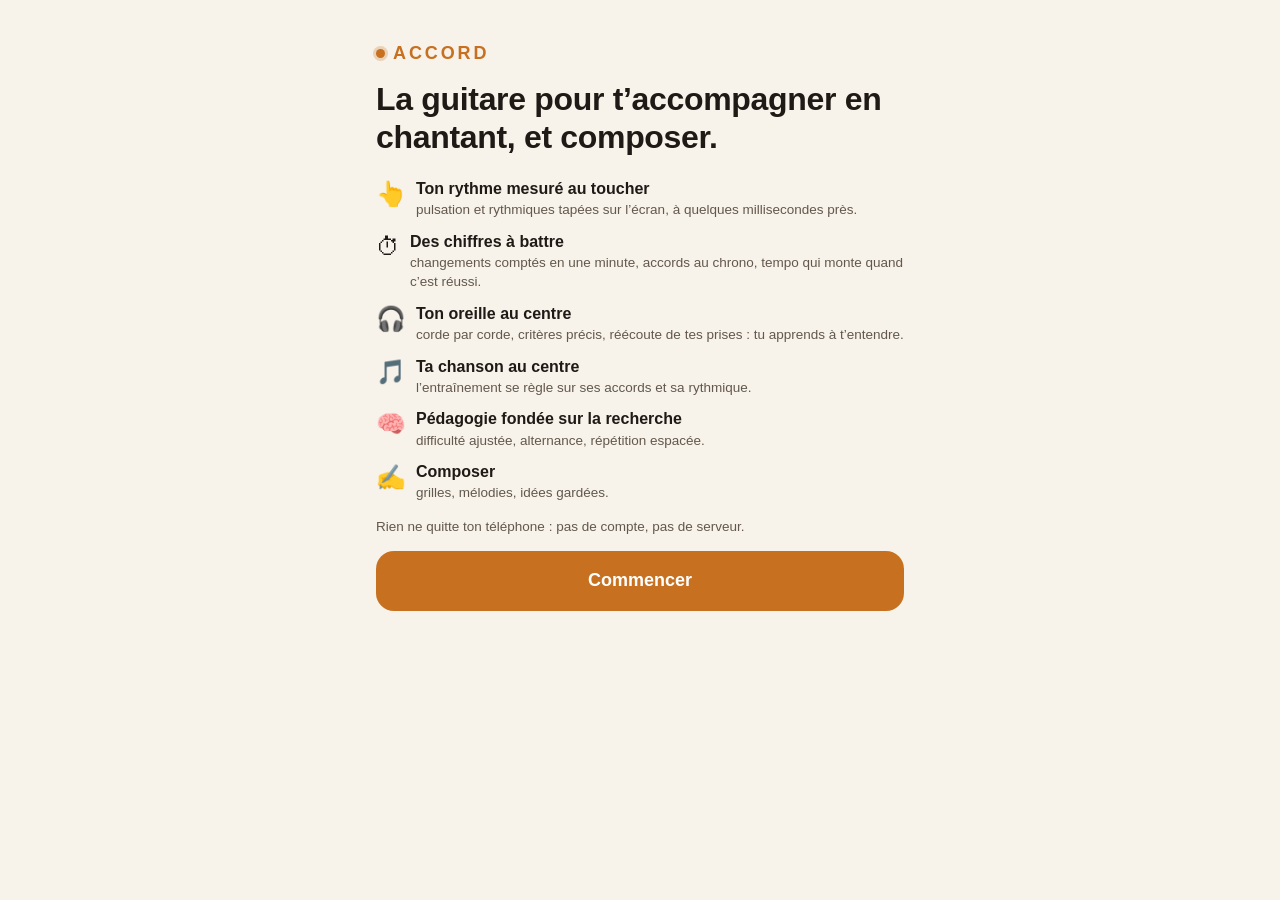
==== commit 9ee468f8: "ACCORD 2 : plus de jugement au micro, des mesures fiables et une écoute guidée Testée sur de vrais e" ====
--- a/index.html
+++ b/index.html
@@ -8,7 +8,7 @@
 <meta name="mobile-web-app-capable" content="yes">
 <meta name="apple-mobile-web-app-status-bar-style" content="black-translucent">
 <meta name="apple-mobile-web-app-title" content="ACCORD">
-<meta name="description" content="ACCORD — guitare acoustique : s'accompagner en chantant et composer. Accords, changements et rythme mesurés au micro, programme de 16 semaines.">
+<meta name="description" content="ACCORD — guitare acoustique : s'accompagner en chantant et composer. Rythme tapé et mesuré, changements comptés, accords chronométrés, réécoute guidée, programme de 16 semaines.">
 <title>ACCORD</title>
 <link rel="apple-touch-icon" href="[data-uri]">
 <link rel="icon" href="[data-uri]">
@@ -208,15 +208,30 @@
 .prog .pc.now { border-color: var(--accent); }
 .rplot { width: 100%; height: auto; display: block; background: var(--bg2); border-radius: 12px; }
 @media (prefers-reduced-motion: reduce) { * { animation: none !important; transition: none !important; } }
+/* ---------- tapes, critères, chrono, comptage */
+.tapguide { display: flex; flex-direction: column; align-items: center; gap: 10px; text-align: center; }
+.tapguide .label { font-size: 20px; font-weight: 700; }
+.tappad { flex: 1; min-height: 36vh; border-radius: 22px; border: 2px dashed color-mix(in srgb, var(--accent) 55%, transparent); background: color-mix(in srgb, var(--accent) 8%, var(--surface)); display: flex; align-items: center; justify-content: center; font-size: 20px; font-weight: 700; color: var(--muted); touch-action: none; user-select: none; -webkit-user-select: none; -webkit-touch-callout: none; cursor: pointer; }
+.tappad.hit { background: color-mix(in srgb, var(--accent) 34%, var(--surface)); color: var(--text); }
+.checks { display: flex; flex-direction: column; gap: 8px; margin-top: 8px; }
+.check { appearance: none; display: flex; gap: 12px; align-items: center; text-align: left; border: 1px solid var(--line); background: var(--surface2); border-radius: 14px; padding: 12px 14px; font-size: 15px; cursor: pointer; color: var(--text); min-height: 52px; }
+.check .box { width: 24px; height: 24px; border-radius: 7px; border: 2px solid var(--muted); flex: none; display: flex; align-items: center; justify-content: center; font-weight: 800; font-size: 15px; }
+.check.on { border-color: color-mix(in srgb, var(--good) 60%, transparent); background: color-mix(in srgb, var(--good) 12%, var(--surface2)); }
+.check.on .box { background: var(--good); border-color: var(--good); color: var(--bg); }
+.stepper { display: flex; gap: 10px; align-items: center; justify-content: center; margin: 14px 0 8px; }
+.stepper input { width: 120px; text-align: center; font-size: 34px; font-weight: 800; padding: 6px; }
+.btn.huge { min-height: 96px; font-size: 26px; border-radius: 22px; }
+.gauge .needle.idle { opacity: .35; }
+.bigchord.faint { color: var(--faint); }
 </style>
 </head>
 <body>
 <div id="app"><p style="padding:40px 20px;color:#ab9f90">Chargement…</p></div>
 <noscript><p style="padding:20px">ACCORD a besoin de JavaScript.</p></noscript>
 <script>
-/* ACCORD 1.0 — une seule page, rien ne quitte le téléphone. Les modules jusqu'à « audio.js » sont purs
+/* ACCORD 2.0 — une seule page, rien ne quitte le téléphone. Les modules jusqu'à « audio.js » sont purs
    (sans navigateur) : tests/load.js les charge tels quels sous Node. */
-(globalThis.AC = globalThis.AC || {}).VERSION = '1.0';
+(globalThis.AC = globalThis.AC || {}).VERSION = '2.0';
 /* ==== theory.js ==== */
 /* ACCORD — théorie musicale pour la guitare (pur, sans navigateur : testable).
    Notes, accords (formes, doigtés, difficulté), changements d'accords, tonalités et degrés,
@@ -252,7 +267,7 @@
   T.pretty = s => String(s == null ? '' : s).replace(/#/g, '♯').replace(/(^|[A-G])b/g, '$1♭');
 
   /* ---------------------------------------------------------------- qualités d'accords */
-  // iv : intervalles depuis la fondamentale ; fr : nom français ; core : notes indispensables (à vérifier au micro)
+  // iv : intervalles depuis la fondamentale ; fr : nom français ; core : notes indispensables de l'accord
   const QUAL = {
     '': { iv: [0, 4, 7], fr: 'majeur', core: [0, 4] },
     m: { iv: [0, 3, 7], fr: 'mineur', core: [0, 3] },
@@ -596,14 +611,14 @@
     if (!a || !b) return NaN;
     if (a.id === b.id) return 0;
     const ma = fingerMap(a), mb = fingerMap(b);
-    let moves = 0, anchors = 0, placed = 0;
+    let moves = 0, anchors = 0;
     for (const fg of [1, 2, 3, 4, 5]) {
       const pa = ma[fg], pb = mb[fg];
       if (pa && pb) {
         if (pa.s === pb.s && pa.f === pb.f && pa.lo === pb.lo && pa.hi === pb.hi) anchors++;
         else if (pa.s === pb.s && pa.lo === pb.lo && pa.hi === pb.hi) moves += 0.3 + 0.05 * Math.abs(pa.f - pb.f);        // glisse sur sa corde
         else moves += 0.6 + 0.12 * Math.abs(pa.s - pb.s) + 0.06 * Math.abs(pa.f - pb.f) + (pa.n !== pb.n ? 0.4 : 0);
-      } else if (pb && !pa) { placed++; moves += 0.55 + (fg === 4 ? 0.15 : 0) + (fg === 5 ? 0.6 : 0); }
+      } else if (pb && !pa) { moves += 0.55 + (fg === 4 ? 0.15 : 0) + (fg === 5 ? 0.6 : 0); }
       else if (pa && !pb) moves += 0.08;
     }
     const barreIn = T.isBarre(b) && !T.isBarre(a) ? 1.0 : T.isBarre(b) && T.isBarre(a) ? 0.25 : 0;
@@ -1046,18 +1061,14 @@
 
 /* ==== dsp.js ==== */
 /* ============================================================================
-   ACCORD — moteur d'analyse de la guitare (traitement du signal pur, sans DOM).
-   Attaques : flux spectral à filtre maximum (SuperFlux, Böck & Widmer 2013), crêtes
-   adaptatives (Böck, Krebs & Schedl 2012), instant affiné sur l'enveloppe à 1 ms.
-   Métronome : clics aigus (> 6,5 kHz) retrouvés dans la prise → latence réelle.
-   Hauteur : YIN (de Cheveigné & Kawahara 2002). Accords : spectre en demi-tons,
-   décomposition non négative sur des peignes d'harmoniques (dans l'esprit de
-   NNLS-Chroma, Mauch & Dixon 2010), comparaison de chromas (Fujishima 1999).
+   ACCORD — calcul sur le son (pur, sans DOM) : statistiques, FFT, rééchantillonnage, filtres, et l'accordeur.
+   L'app ne juge plus ton jeu au micro : sur de vrais enregistrements de guitare passés par un micro de téléphone,
+   la reconnaissance n'était pas assez fiable. Seul l'accordeur écoute encore, en mode guidé : la corde visée est
+   connue et la recherche de hauteur (YIN, de Cheveigné & Kawahara 2002) est limitée autour d'elle.
    ========================================================================== */
 (function (root) {
   'use strict';
   const AC = root.AC || (root.AC = {});
-  const T = AC.theory || (typeof require !== 'undefined' ? require('./theory.js') : null);
   const D = {};
   const FS = 22050;                       // fréquence d'analyse
   D.FS = FS;
@@ -1200,784 +1211,6 @@
     return z.reverse();
   }
   D.filtfilt = filtfilt;
-  /** Enveloppe d'énergie (moyenne de x² par cases de `binMs` ms). */
-  /** Énergie moyenne par tranche de binMs : la tranche i couvre exactement [i·binMs, (i+1)·binMs) ms (22 ou 23
-      échantillons à 22 050 Hz pour 1 ms), pour que l'indice i corresponde bien à i ms sur toute la prise. */
-  function energyEnv(x, fs, binMs) {
-    const step = fs * binMs / 1000, n = Math.floor(x.length / step), e = new Float32Array(n);
-    for (let i = 0; i < n; i++) {
-      const a = Math.round(i * step), b = Math.min(x.length, Math.round((i + 1) * step));
-      let s = 0; for (let j = a; j < b; j++) s += x[j] * x[j];
-      e[i] = s / Math.max(1, b - a);
-    }
-    return e;
-  }
-  D.energyEnv = energyEnv;
-
-  /* ---------------------------------------------------------------- préparation d'une prise */
-  /**
-   * Mise à la fréquence d'analyse, retrait du continu, contrôle du niveau.
-   * @returns {x, fs, peakDb, clip, level}
-   */
-  D.prepare = function (pcm, sr) {
-    let pk = 0, clipN = 0;
-    for (let i = 0; i < pcm.length; i++) { const a = Math.abs(pcm[i]); if (a > pk) pk = a; if (a > 0.985) clipN++; }
-    const x = sr === FS ? Float32Array.from(pcm) : resample(pcm, sr, FS);
-    let m = 0; for (let i = 0; i < x.length; i++) m += x[i]; m /= Math.max(1, x.length);
-    for (let i = 0; i < x.length; i++) x[i] -= m;
-    return { x, fs: FS, peakDb: 20 * Math.log10(pk + 1e-9), clip: clipN / Math.max(1, pcm.length) };
-  };
-  /** Bruit de fond et niveau du jeu (énergie par 50 ms : 10e et 95e centiles), en dB. */
-  D.levels = function (x) {
-    const e = energyEnv(x, FS, 50);
-    const lo = percentile(e, 0.1), hi = percentile(e, 0.95);
-    return { noiseDb: dB(lo), playDb: dB(hi), snr: dB(hi) - dB(lo) };
-  };
-  /** Problèmes d'enregistrement : rien entendu, saturation, pièce bruyante. */
-  D.issues = function (prep, lv) {
-    const out = [];
-    if (prep.peakDb < -42 || lv.playDb < -60) out.push('silence');
-    if (prep.clip > 0.002) out.push('clip');
-    if (lv.snr < 14 && !out.includes('silence')) out.push('noise');
-    return out;
-  };
-
-  /* ---------------------------------------------------------------- attaques (onsets) */
-  /** Spectrogramme d'amplitude limité à fmax : {mags[t][k], n, hop, nb, frames}. Le cadre t est centré sur (t·hop + n/2)/FS. */
-  D.stft = function (x, n, hop, fmax) {
-    const w = hann(n), df = FS / n, nb = Math.min(n >> 1, Math.ceil((fmax || FS / 2) / df) + 2);
-    const frames = Math.max(0, Math.floor((x.length - n) / hop) + 1);
-    const mags = new Array(frames), re = new Float64Array(n), im = new Float64Array(n);
-    for (let t = 0; t < frames; t++) {
-      const off = t * hop;
-      for (let i = 0; i < n; i++) { re[i] = x[off + i] * w[i]; im[i] = 0; }
-      fft(re, im, false);
-      const m = new Float32Array(nb);
-      for (let k = 0; k < nb; k++) m[k] = Math.sqrt(re[k] * re[k] + im[k] * im[k]);
-      mags[t] = m;
-    }
-    return { mags, n, hop, nb, frames, df };
-  };
-  /**
-   * Fonction de détection SuperFlux : différence positive du log-spectre avec le cadre μ précédent
-   * élargi par un filtre maximum sur 3 bandes (ignore les petites variations de hauteur).
-   * Bande 70 Hz – 5 kHz : les clics du métronome (> 6,5 kHz) n'y figurent pas.
-   */
-  D.odf = function (S, fmin, fmax, scale) {
-    const k0 = Math.max(1, Math.floor(fmin / S.df)), k1 = Math.min(S.nb - 2, Math.ceil(fmax / S.df));
-    const lam = scale || 1;
-    const L = S.mags.map(m => { const o = new Float32Array(k1 + 2); for (let k = k0 - 1; k <= k1 + 1; k++) o[k] = Math.log10(1 + lam * m[k]); return o; });
-    const mu = Math.max(1, Math.round((S.n / 4) / S.hop));
-    const f = new Float32Array(S.frames);
-    for (let t = mu; t < S.frames; t++) {
-      const a = L[t], b = L[t - mu];
-      let s = 0;
-      for (let k = k0; k <= k1; k++) { const ref = Math.max(b[k - 1], b[k], b[k + 1]); const d = a[k] - ref; if (d > 0) s += d; }
-      f[t] = s;
-    }
-    return { f, mu };
-  };
-  /**
-   * Choix des crêtes : maximum local (10 ms avant, 50 ms après), au-dessus de la moyenne des 150 ms
-   * précédentes plus un seuil, une seule attaque par fenêtre de `combine` secondes.
-   */
-  D.peaks = function (odf, hopSec, o) {
-    o = o || {};
-    const preMax = Math.max(1, Math.round(0.01 / hopSec)), postMax = Math.max(1, Math.round(0.05 / hopSec)), preAvg = Math.max(1, Math.round(0.15 / hopSec));
-    const combine = o.combine != null ? o.combine : 0.05;
-    const top = percentile(odf, 0.995) || 0;
-    const delta = Math.max(o.minDelta != null ? o.minDelta : 0.5, (o.rel != null ? o.rel : 0.1) * top);
-    const out = [];
-    let last = -1e9;
-    for (let t = 1; t < odf.length - 1; t++) {
-      const v = odf[t];
-      if (v <= 0) continue;
-      let isMax = true;
-      for (let j = Math.max(0, t - preMax); j <= Math.min(odf.length - 1, t + postMax); j++) if (odf[j] > v || (odf[j] === v && j < t)) { isMax = false; break; }
-      if (!isMax) continue;
-      let avg = 0, na = 0;
-      for (let j = Math.max(0, t - preAvg); j < t; j++) { avg += odf[j]; na++; }
-      avg = na ? avg / na : 0;
-      if (v < avg + delta) continue;
-      if ((t - last) * hopSec < combine) { if (out.length && v > out[out.length - 1].v) { out[out.length - 1] = { t, v }; last = t; } continue; }
-      out.push({ t, v }); last = t;
-    }
-    return out;
-  };
-  /**
-   * Instant précis d'une attaque : sur l'enveloppe à 1 ms de la bande aiguë (1,5–6 kHz, où le médiator et les
-   * harmoniques fraîches marquent nettement chaque coup, même sur des cordes qui sonnent encore), on prend le
-   * maximum local puis l'instant où le log de l'énergie a fait 20 % du chemin entre le niveau d'avant et ce maximum.
-   */
-  function refineOnset(le, tGuess) {
-    const a = Math.max(46, Math.floor((tGuess - 0.035) * 1000)), b = Math.min(le.length - 3, Math.ceil((tGuess + 0.035) * 1000));
-    if (b <= a) return tGuess;
-    let p = a; for (let i = a; i <= b; i++) if (le[i] > le[p]) p = i;
-    const base = []; for (let i = Math.max(0, p - 45); i <= p - 12; i++) base.push(le[i]);
-    const bl = median(base), thr = bl + 0.2 * (le[p] - bl);
-    let i = p; while (i > p - 40 && le[i - 1] >= thr) i--;
-    const d = le[i] - le[i - 1], fr = d > 0 ? clamp((le[i] - thr) / d, 0, 1) : 0;
-    return (i - fr) / 1000 - D.ONSET_OFFSET;
-  }
-  // décalage moyen entre cet instant et le début réel d'un coup (première corde) : biais mesuré −0,5 ms sur la guitare de
-  // synthèse des tests, donc 0 ; gardé comme réglage pour un étalonnage sur de vraies guitares
-  D.ONSET_OFFSET = 0.0;
-  /** Fonction de détection SuperFlux sur une bande, moyenne par case. */
-  function bandOdf(xb, n, hop, f0, f1) {
-    const S = D.stft(xb, n, hop, f1 + 200);
-    const k0 = Math.max(1, Math.floor(f0 / S.df)), k1 = Math.min(S.nb - 2, Math.ceil(f1 / S.df));
-    const L = S.mags.map(m => { const o = new Float32Array(k1 + 2); for (let k = k0 - 1; k <= k1 + 1; k++) o[k] = Math.log10(1 + 100 * m[k]); return o; });
-    const mu = Math.max(1, Math.round((n / 4) / hop));
-    const f = new Float32Array(S.frames);
-    for (let t = mu; t < S.frames; t++) {
-      const a = L[t], b = L[t - mu];
-      let s = 0;
-      for (let k = k0; k <= k1; k++) { const ref = Math.max(b[k - 1], b[k], b[k + 1]); const d = a[k] - ref; if (d > 0) s += d; }
-      f[t] = s / (k1 - k0 + 1);
-    }
-    return f;
-  }
-  /**
-   * Attaques d'une prise : [{t (s), v (force), lvl (dB, énergie 0–40 ms)}].
-   * Détection sur la bande 1,5–6 kHz (les clics du métronome, au-dessus de 6,5 kHz, n'y figurent pas).
-   * o : {hop (s), rel (seuil relatif), combine (s)}
-   */
-  D.onsets = function (x, o) {
-    o = o || {};
-    const hop = Math.round((o.hop || 0.005) * FS), n = 1024;
-    const band = filtfilt(filtfilt(x, FS, 'hp', 75), FS, 'lp', 6000);
-    // normalisation : 99,5e centile de l'amplitude dans la bande de la guitare
-    const absS = []; for (let i = 0; i < band.length; i += 7) absS.push(Math.abs(band[i]));
-    const ref = percentile(absS, 0.995) || 1e-6, g = 0.5 / ref;
-    const xb = new Float32Array(band.length); for (let i = 0; i < band.length; i++) xb[i] = band[i] * g;
-    const f = bandOdf(xb, n, hop, 1500, 6000);
-    // seuil robuste : au-dessus du bruit de la fonction de détection (médiane + 6 écarts robustes)
-    const fMed = median(f), fSig = 1.4826 * (mad(f) || 1e-6);
-    const pk = D.peaks(f, hop / FS, { minDelta: fMed + (o.k != null ? o.k : 6) * fSig, rel: o.rel != null ? o.rel : 0.06, combine: o.combine });
-    const hf = energyEnv(filtfilt(xb, FS, 'hp', 1500), FS, 1);
-    const le = new Float32Array(hf.length);
-    for (let i = 1; i < hf.length - 1; i++) le[i] = Math.log10(1e-12 + (hf[i - 1] + 2 * hf[i] + hf[i + 1]) / 4);
-    const env = energyEnv(xb, FS, 1);
-    const out = [];
-    for (const p of pk) {
-      const t = refineOnset(le, (p.t * hop + n / 2) / FS);
-      let e = 0; const i0 = Math.max(0, Math.round(t * 1000));
-      for (let i = i0; i < Math.min(env.length, i0 + 40); i++) e += env[i];
-      out.push({ t, v: p.v, lvl: dB(e / 40) });
-    }
-    out.sort((a, b) => a.t - b.t);
-    const merged = [];
-    for (const on of out) { const prev = merged[merged.length - 1]; if (prev && on.t - prev.t < (o.combine != null ? o.combine : 0.05)) { if (on.v > prev.v) merged[merged.length - 1] = on; } else merged.push(on); }
-    return { list: merged, odf: f, hop: hop / FS, xb, env, le, gain: g, n, fMed, fSig };
-  };
-  /**
-   * Recherche guidée : un coup attendu vers t (s) que la détection aveugle n'a pas retenu (coup léger, pièce
-   * bruyante) — maximum local de la fonction de détection dans ±win, au-dessus de médiane + 4 écarts robustes.
-   */
-  D.guidedOnset = function (on, t, win) {
-    const f = on.odf, hop = on.hop, c0 = on.n / 2 / FS;
-    const a = Math.max(1, Math.floor((t - win - c0) / hop)), b = Math.min(f.length - 2, Math.ceil((t + win - c0) / hop));
-    let bi = -1, bv = on.fMed + 4 * on.fSig;
-    for (let i = a; i <= b; i++) if (f[i] > bv && f[i] >= f[i - 1] && f[i] >= f[i + 1]) { bv = f[i]; bi = i; }
-    if (bi < 0) return null;
-    const tt = refineOnset(on.le, bi * hop + c0);
-    let e = 0; const i0 = Math.max(0, Math.round(tt * 1000));
-    for (let i = i0; i < Math.min(on.env.length, i0 + 40); i++) e += on.env[i];
-    return { t: tt, v: bv, lvl: dB(e / 40), guided: true };
-  };
-
-  /* ---------------------------------------------------------------- clics du métronome et latence */
-  /** Enveloppe à 1 ms de la bande des clics (> 6,5 kHz). */
-  D.clickEnv = function (x) {
-    let y = filtfilt(x, FS, 'hp', 6500);
-    y = filtfilt(y, FS, 'hp', 6500);
-    return energyEnv(y, FS, 1);
-  };
-  /**
-   * Latence aller-retour (sortie + entrée) mesurée sur les clics enregistrés : pour chaque clic programmé
-   * à t (s, depuis le début de la prise), on cherche une attaque nette dans la bande aiguë entre t et t + 450 ms.
-   * Les clics du décompte (sans jeu) sont les plus sûrs. @returns {latency (s), n, spread (ms)} ou null.
-   */
-  D.measureLatency = function (x, clickTimes, o) {
-    o = o || {};
-    const env = D.clickEnv(x);
-    const lo = o.lo != null ? o.lo : 0.0, hi = o.hi != null ? o.hi : 0.45;
-    const floor = percentile(env, 0.5) + 1e-12;
-    const cands = [];
-    for (const t of clickTimes) {
-      const a = Math.max(1, Math.floor((t + lo) * 1000)), b = Math.min(env.length - 2, Math.ceil((t + hi) * 1000));
-      if (b <= a) continue;
-      let pk = 0, pi = -1;
-      for (let i = a; i <= b; i++) if (env[i] > pk) { pk = env[i]; pi = i; }
-      if (pi < 0 || pk < floor * 30) continue;
-      // début du clic : premier passage au-dessus de 25 % de la crête, en remontant depuis la crête
-      let s = pi; while (s > a && env[s - 1] > 0.25 * pk) s--;
-      // un clic est bref : l'énergie retombe sous 20 % de la crête en moins de 25 ms
-      let e = pi; while (e < Math.min(env.length - 1, pi + 40) && env[e] > 0.2 * pk) e++;
-      if (e - pi > 25) continue;
-      cands.push({ lat: s / 1000 - t, pk });
-    }
-    if (cands.length < 2) return null;
-    const lats = cands.map(c => c.lat), m = median(lats);
-    const good = cands.filter(c => Math.abs(c.lat - m) < 0.006);
-    if (good.length < Math.max(2, Math.ceil(cands.length * 0.5))) return null;
-    return { latency: median(good.map(c => c.lat)), n: good.length, spread: 1000 * (mad(good.map(c => c.lat)) || 0) };
-  };
-
-  /* ---------------------------------------------------------------- spectre en demi-tons et notes */
-  const MIDI_LO = 36, MIDI_HI = 100, NS = MIDI_HI - MIDI_LO + 1;
-  const hz = (m, a4) => (a4 || 440) * Math.pow(2, (m - 69) / 12);
-  /** Spectre « en demi-tons » : amplitude max dans ±50 cents de chaque note (MIDI 36–100). */
-  function semitoneSpectrum(mag, nfft, a4) {
-    const df = FS / nfft, out = new Float64Array(NS);
-    for (let i = 0; i < NS; i++) {
-      const m = MIDI_LO + i, f0 = hz(m - 0.5, a4), f1 = hz(m + 0.5, a4);
-      const k0 = Math.max(1, Math.floor(f0 / df)), k1 = Math.min(mag.length - 1, Math.ceil(f1 / df));
-      let mx = 0;
-      for (let k = k0; k <= k1; k++) if (mag[k] > mx) mx = mag[k];
-      out[i] = mx;
-    }
-    return out;
-  }
-  D.semitoneSpectrum = semitoneSpectrum;
-  // gabarits de notes : peignes d'harmoniques (amplitudes ~ 1/h^0,8 ; micro de téléphone : graves atténués)
-  let templates = null;
-  function noteTemplates() {
-    if (templates) return templates;
-    const H = 10, tpl = [];
-    for (let n = 38; n <= 90; n++) {
-      const t = new Float64Array(NS);
-      for (let h = 1; h <= H; h++) {
-        const m = n + 12 * Math.log2(h), i = m - MIDI_LO;
-        if (i > NS - 1) break;
-        const f = hz(n) * h, mic = f < 110 ? 0.45 : f < 160 ? 0.75 : 1;
-        const a = mic / Math.pow(h, 0.8), lo = Math.floor(i), fr = i - lo;
-        if (lo >= 0 && lo < NS) t[lo] += a * (1 - fr);
-        if (lo + 1 < NS) t[lo + 1] += a * fr;
-      }
-      let s = 0; for (let i = 0; i < NS; i++) s += t[i] * t[i];
-      s = Math.sqrt(s); for (let i = 0; i < NS; i++) t[i] /= s;
-      tpl.push({ n, t });
-    }
-    templates = tpl;
-    return tpl;
-  }
-  /**
-   * Décomposition non négative (mises à jour multiplicatives) d'un spectre en demi-tons sur les gabarits de notes.
-   * @returns Float64Array d'activations par note MIDI 38–90 (index n − 38)
-   */
-  function nnls(s, iters) {
-    const tpl = noteTemplates(), K = tpl.length;
-    const a = new Float64Array(K).fill(0.1), wts = new Float64Array(K);
-    for (let k = 0; k < K; k++) { let v = 0; const t = tpl[k].t; for (let i = 0; i < NS; i++) v += t[i] * s[i]; wts[k] = v; }
-    // Gram (WᵀW) une fois
-    const G = new Float64Array(K * K);
-    for (let p = 0; p < K; p++) for (let q = p; q < K; q++) { let v = 0; const tp = tpl[p].t, tq = tpl[q].t; for (let i = 0; i < NS; i++) v += tp[i] * tq[i]; G[p * K + q] = v; G[q * K + p] = v; }
-    for (let it = 0; it < (iters || 120); it++) {
-      for (let k = 0; k < K; k++) {
-        let den = 1e-12; for (let q = 0; q < K; q++) den += G[k * K + q] * a[q];
-        a[k] *= wts[k] / den;
-      }
-    }
-    return a;
-  }
-  D.nnls = nnls;
-  /* Empreinte d'un doigté : spectre en demi-tons attendu (notes exactes, octaves comprises, harmoniques ~1/h,
-     graves atténués comme par un micro de téléphone), comprimé (puissance 0,7). Comparer le spectre observé à
-     ces empreintes distingue bien mieux les accords que leurs seuls chromas : les harmoniques naturelles des
-     cordes (quinte, tierce, septième « naturelle ») y figurent des deux côtés. */
-  const COMP = 0.7, H_ATOM = 8;
-  const atomCache = new Map();
-  function noteAtom(n, a4) {
-    const key = n + ':' + (a4 || 440); let at = atomCache.get(key); if (at) return at;
-    at = new Float64Array(NS);
-    for (let h = 1; h <= H_ATOM; h++) {
-      const m = n + 12 * Math.log2(h), i = m - MIDI_LO;
-      if (i > NS - 1) break;
-      const f = hz(n, a4) * h, mic = f < 110 ? 0.45 : f < 160 ? 0.75 : 1;
-      const amp = mic / h, lo = Math.floor(i), fr = i - lo;
-      if (lo >= 0) at[lo] += amp * (1 - fr);
-      if (lo + 1 < NS) at[lo + 1] += amp * fr;
-    }
-    atomCache.set(key, at);
-    return at;
-  }
-  const printCache = new Map();
-  D.voicingPrint = function (v, a4) {
-    const key = v.id + (v.capo ? '@' + v.capo : '') + ':' + (a4 || 440); let p = printCache.get(key); if (p) return p;
-    const lin = new Float64Array(NS);
-    T.voicingNotes(v).forEach(n => { if (n == null) return; const at = noteAtom(n, a4); for (let i = 0; i < NS; i++) lin[i] += at[i]; });
-    p = lin.map(x => Math.pow(x, COMP));
-    printCache.set(key, p);
-    return p;
-  };
-  /** Spectre observé en demi-tons sur [a, b) (échantillons) : {lin (au-dessus du plancher), cmp (comprimé)} */
-  D.observe = function (x, a, b, o) {
-    o = o || {};
-    // fenêtre la plus longue possible (la résolution sépare les demi-tons graves) : 8192 (0,37 s), 4096 ou 2048
-    const span = b - a, len = o.len || (span >= 8192 ? 8192 : span >= 4096 ? 4096 : 2048), nfft = Math.max(8192, len * 2);
-    const spec = avgSpectrum(x, a, b, len, nfft);
-    if (!spec) return null;
-    const st = semitoneSpectrum(spec, nfft, o.a4);
-    const fl = percentile(st, 0.35);
-    const lin = st.map(v => Math.max(0, v - fl));
-    let e = 0; for (const v of lin) e += v * v;
-    return { lin, cmp: lin.map(v => Math.pow(v, COMP)), energy: e, len };
-  };
-  function cosine(a, b) {
-    let ab = 0, aa = 0, bb = 0;
-    for (let i = 0; i < a.length; i++) { ab += a[i] * b[i]; aa += a[i] * a[i]; bb += b[i] * b[i]; }
-    return aa > 0 && bb > 0 ? ab / Math.sqrt(aa * bb) : 0;
-  }
-  D.cosine = cosine;
-  /**
-   * Quel accord, parmi des formes candidates, a été joué ? Similarité cosinus avec les empreintes.
-   * @returns {best (id), score, margin, sim: {id: similarité}}
-   */
-  D.identify = function (obs, candidates, a4) {
-    if (!obs || !candidates.length) return null;
-    const sim = {};
-    let best = null, bs = -1, second = -1;
-    for (const v of candidates) {
-      const sv = cosine(obs.cmp, D.voicingPrint(v, a4));
-      sim[v.id] = +sv.toFixed(4);
-      if (sv > bs) { second = bs; bs = sv; best = v; } else if (sv > second) second = sv;
-    }
-    return { best: best ? best.id : null, score: bs, margin: bs - Math.max(0, second), sim };
-  };
-  /** Petite décomposition non négative (descente par coordonnées) sur quelques gabarits de notes. */
-  function fitNotes(atoms, o, iters) {
-    const K = atoms.length, a = new Float64Array(K), G = [], bv = [];
-    for (let p = 0; p < K; p++) { G.push(new Float64Array(K)); let v = 0; for (let i = 0; i < NS; i++) v += atoms[p][i] * o[i]; bv.push(v); }
-    for (let p = 0; p < K; p++) for (let q = 0; q < K; q++) { let v = 0; for (let i = 0; i < NS; i++) v += atoms[p][i] * atoms[q][i]; G[p][q] = v; }
-    for (let it = 0; it < (iters || 40); it++) for (let k = 0; k < K; k++) { let r = bv[k]; for (let q = 0; q < K; q++) if (q !== k) r -= G[k][q] * a[q]; a[k] = Math.max(0, r / (G[k][k] || 1e-12)); }
-    let res = 0, tot = 0;
-    for (let i = 0; i < NS; i++) { let f = 0; for (let k = 0; k < K; k++) f += a[k] * atoms[k][i]; res += (o[i] - f) * (o[i] - f); tot += o[i] * o[i]; }
-    return { a, rel: tot > 0 ? res / tot : 1 };
-  }
-  /**
-   * Diagnostic d'un accord attendu (coup gratté) : erreurs typiques testées une à une — corde jouée à vide au lieu
-   * de sa case, case voisine, corde censée être étouffée qui sonne — et notes uniques absentes (corde étouffée).
-   * Une erreur n'est retenue que si elle explique nettement mieux le spectre que l'accord seul.
-   * @returns {foreign:[{s, kind, note}], missing:[{s, note}], fit}
-   */
-  D.chordDiagnosis = function (obs, v, a4, exclude) {
-    if (!obs || obs.len < 8192) return { foreign: [], missing: [], fit: null, short: true };   // trop court : pas de diagnostic fiable
-    const notes = T.voicingNotes(v);
-    const base = [], idx = [];
-    notes.forEach((n, s) => { if (n != null) { base.push(noteAtom(n, a4)); idx.push(s); } });
-    const o = obs.lin;
-    const f0 = fitNotes(base, o);
-    const foreign = [];
-    const tries = [];
-    // erreurs testées sur la forme (avec capo, une corde « à vide » sonne à la case du capo)
-    const cp = v.capo || 0, shapeFrets = v.shape ? v.shape.frets : v.frets;
-    shapeFrets.forEach((f, s) => {
-      const open = T.OPEN[s] + cp;
-      if (f > 0) { tries.push({ s, kind: 'open', note: open }); tries.push({ s, kind: 'fret+1', note: open + f + 1 }); if (f > 1) tries.push({ s, kind: 'fret-1', note: open + f - 1 }); }
-      else if (f < 0) tries.push({ s, kind: 'mute', note: open });
-    });
-    for (const tr of tries) {
-      if (notes.some(n => n != null && (n === tr.note))) continue;           // déjà une note de l'accord
-      if (exclude && exclude.includes(tr.note)) continue;                     // note qui peut traîner de l'accord précédent
-      const fit = fitNotes(base.concat([noteAtom(tr.note, a4)]), o);
-      const gain = f0.rel - fit.rel, w = fit.a[fit.a.length - 1];
-      const share = w / Math.max(1e-12, Math.max(...fit.a));
-      if (gain > 0.035 && share > 0.25) foreign.push(Object.assign({ gain: +gain.toFixed(3), share: +share.toFixed(2) }, tr));
-    }
-    foreign.sort((p, q) => q.gain - p.gain);
-    // une même corde : ne garder que l'explication la plus nette
-    const seen = new Set(), fr = foreign.filter(e => { if (seen.has(e.s)) return false; seen.add(e.s); return true; });
-    // notes uniques (pas d'octave dans l'accord, pas d'harmonique d'une autre corde) dont le poids est très faible
-    const missing = [];
-    const amax = Math.max(...f0.a);
-    idx.forEach((s, k) => {
-      const n = notes[s];
-      const dup = notes.some((m, j) => m != null && j !== s && (m % 12 === n % 12));
-      const harm = notes.some((m, j) => m != null && j !== s && [12, 19, 24, 28].includes(n - m));
-      if (!dup && !harm && f0.a[k] < 0.12 * amax) missing.push({ s, note: n });
-    });
-    // l'explication la plus nette d'abord ; une seconde seulement si elle est presque aussi nette
-    const keep = fr.length > 1 && fr[1].gain >= 0.8 * fr[0].gain ? fr.slice(0, 2) : fr.slice(0, 1);
-    return { foreign: keep.filter(e => e.gain >= 0.06 && e.share >= 0.4), missing, fit: +(1 - f0.rel).toFixed(3) };
-  };
-
-  /* ---------------------------------------------------------------- caractéristiques d'un coup */
-  /** Montée (dB) de l'énergie 70–1500 Hz juste après t (0–30 ms) par rapport à juste avant (−35 à −5 ms). */
-  D.lowRise = function (xb, t) {
-    const a = Math.round((t - 0.035) * FS), m = Math.round((t - 0.005) * FS), b = Math.round((t + 0.03) * FS);
-    if (a < 0 || b > xb.length) return NaN;
-    const seg = xb.subarray(a, b), lp = biquad(biquad(seg, FS, 'lp', 1500), FS, 'lp', 1500);
-    let e1 = 0, e2 = 0;
-    for (let i = 0; i < m - a; i++) e1 += lp[i] * lp[i];
-    for (let i = m - a + Math.round(0.005 * FS); i < lp.length; i++) e2 += lp[i] * lp[i];
-    return dB(e2 / (b - m - Math.round(0.005 * FS))) - dB(e1 / (m - a));
-  };
-  /**
-   * Frappe étouffée (« chuck ») ou accord qui sonne ? Une frappe est un bruit bref : l'énergie s'effondre
-   * en quelques dizaines de ms et le spectre reste plat (pas de pics de notes).
-   * @returns {decay (dB, 45–90 ms vs 0–30 ms), flat (planéité 80 Hz–2 kHz), chuck: probabilité 0–1}
-   */
-  D.chuckFeatures = function (x, env1ms, t, nextT) {
-    const i0 = Math.round(t * 1000), lim = isNum(nextT) ? Math.round(nextT * 1000) - 3 : i0 + 120;
-    let e1 = 0, e2 = 0, n1 = 0, n2 = 0;
-    for (let i = i0; i < Math.min(i0 + 30, env1ms.length); i++) { e1 += env1ms[i]; n1++; }
-    for (let i = i0 + 45; i < Math.min(i0 + 90, lim, env1ms.length); i++) { e2 += env1ms[i]; n2++; }
-    const decay = n2 >= 10 && n1 ? dB(e2 / n2) - dB(e1 / n1) : NaN;
-    // planéité spectrale (géométrique / arithmétique) dans 80 Hz–2 kHz, sur 50 ms après l'attaque
-    const a = Math.round((t + 0.008) * FS), len = 1024;
-    let flat = NaN;
-    if (a + len < x.length) {
-      const m = magSpectrum(x, a, len, 2048), df = FS / 2048;
-      let lg = 0, ar = 0, n = 0;
-      for (let k = Math.round(80 / df); k <= Math.round(2000 / df); k++) { const p = m[k] * m[k] + 1e-12; lg += Math.log(p); ar += p; n++; }
-      flat = Math.exp(lg / n) / (ar / n);
-    }
-    let z = 0;
-    if (isNum(decay)) z += (-decay - 8) / 3;            // chute de plus de 8 dB en 45 ms : percussif
-    if (isNum(flat)) z += (flat - 0.12) / 0.08;
-    const p = 1 / (1 + Math.exp(-z));
-    return { decay, flat, chuck: p };
-  };
-
-  /* ---------------------------------------------------------------- rythme */
-  /**
-   * Appariement des coups joués aux coups attendus (le plus proche d'abord, chacun une fois).
-   * expected : [{t (s, dans la prise), k, i}] ; onsets : [{t}] ; win (s).
-   * Dans les mesures sans clic (`free`), la grille suit le tempo réellement joué.
-   */
-  D.matchGrid = function (expected, onsets, win, o) {
-    o = o || {};
-    const pairs = [];
-    const used = new Set(), done = new Set(), out = expected.map(() => null);
-    // passe 1 : mesures avec clic (grille fixe)
-    const fixed = expected.map((e, i) => ({ e, i })).filter(z => !z.e.free);
-    for (const { e, i } of fixed) for (let j = 0; j < onsets.length; j++) { const d = onsets[j].t - e.t; if (Math.abs(d) <= win) pairs.push({ i, j, d }); }
-    pairs.sort((a, b) => Math.abs(a.d) - Math.abs(b.d));
-    for (const p of pairs) { if (done.has(p.i) || used.has(p.j)) continue; done.add(p.i); used.add(p.j); out[p.i] = { j: p.j, d: p.d }; }
-    // passe 2 : mesures silencieuses (grille glissante : on suit la pulsation jouée)
-    let lastI = -1, period = o.slot || 0.25, offset = 0;
-    for (let i = 0; i < expected.length; i++) {
-      const e = expected[i];
-      if (!e.free) { if (out[i]) { offset = out[i].d; lastI = i; } continue; }
-      const pred = e.t + offset;
-      let bj = -1, bd = Infinity;
-      for (let j = 0; j < onsets.length; j++) { if (used.has(j)) continue; const d = onsets[j].t - pred; if (Math.abs(d) <= win * 1.3 && Math.abs(d) < Math.abs(bd)) { bd = d; bj = j; } }
-      if (bj >= 0) { used.add(bj); out[i] = { j: bj, d: onsets[bj].t - e.t, drift: true }; offset = 0.6 * offset + 0.4 * (onsets[bj].t - e.t); lastI = i; }
-    }
-    void lastI; void period;
-    const extras = [];
-    onsets.forEach((on, j) => { if (!used.has(j)) extras.push(j); });
-    return { match: out, extras };
-  };
-  /**
-   * Analyse d'une prise rythmée (pulsation, rythmique, changements en rythme, arpèges, chanson).
-   * spec : {clicks:[t], cleanClicks, latency (a priori, s), events:[{t, k, chord, free, bar}],
-   *         slot (s), tol (ms), segments:[{t0, t1, v}], vocab:[voicing], a4, minDelta}
-   */
-  D.analyzeRhythm = function (pcm, sr, spec) {
-    const prep = D.prepare(pcm, sr), x = prep.x, lv = D.levels(x);
-    const issues = D.issues(prep, lv);
-    const res = { ok: !issues.includes('silence'), issues, snr: +lv.snr.toFixed(1), level: +lv.playDb.toFixed(1) };
-    // latence : clics du décompte d'abord, sinon tous les clics, sinon l'a priori
-    let lat = null;
-    if (spec.clicks && spec.clicks.length) {
-      const clean = spec.clicks.slice(0, spec.cleanClicks || 0);
-      lat = clean.length >= 2 ? D.measureLatency(x, clean) : null;
-      if (!lat) lat = D.measureLatency(x, spec.clicks);
-    }
-    res.latency = lat ? lat.latency : (isNum(spec.latency) ? spec.latency : 0.1);
-    res.latencySrc = lat ? 'mesurée' : 'estimée';
-    if (!res.ok) return res;
-    const on = D.onsets(x, { minDelta: spec.minDelta, rel: spec.rel, combine: spec.combine });
-    const L = res.latency;
-    const exp = spec.events.map((e, i) => ({ t: e.t + L, k: e.k, i, free: !!e.free, chord: e.chord, bar: e.bar }));
-    const t0 = exp.length ? exp[0].t - Math.max(0.12, (spec.slot || 0.25)) : 0;
-    const t1 = exp.length ? exp[exp.length - 1].t + Math.max(0.25, 2 * (spec.slot || 0.25)) : Infinity;
-    const ons = on.list.filter(o => o.t >= t0 && o.t <= t1);
-    const win = Math.min(0.45 * (spec.slot || 0.25), 0.14);
-    const g = D.matchGrid(exp, ons, win, { slot: spec.slot });
-    const clickAt = (spec.clicks || []).map(c => c + L), vBlind = median(ons.map(o => o.v));
-    // un clic du métronome qui déborde dans la bande d'analyse n'apporte pas d'énergie grave nouvelle, un coup si
-    const clickOnly = o2 => clickAt.some(c => Math.abs(c - o2.t) < 0.015) && !(D.lowRise(on.xb, o2.t) > 2);
-    // coups attendus non trouvés : recherche guidée autour de l'instant attendu (ou prévu par la dérive) — un coup
-    // léger mais réel, pas un clic ni un reste de résonance
-    exp.forEach((e, i) => {
-      if (g.match[i]) return;
-      let pred = e.t;
-      if (e.free) { const prev = g.match.slice(0, i).reverse().find(Boolean); if (prev) pred += prev.d; }
-      const go = D.guidedOnset(on, pred, win);
-      if (!go || ons.some(o3 => Math.abs(o3.t - go.t) < 0.04)) return;
-      if (go.v < 0.3 * (vBlind || 0) || clickOnly(go)) return;
-      ons.push(go);
-      g.match[i] = { j: ons.length - 1, d: go.t - e.t, drift: e.free };
-    });
-    res.events = exp.map((e, i) => {
-      const m = g.match[i];
-      if (!m) return { i, k: e.k, t: e.t - L, hit: false, free: e.free };
-      const o2 = ons[m.j], next = ons.filter(z => z.t > o2.t + 0.03)[0];
-      const ch = D.chuckFeatures(on.xb, on.env, o2.t, next ? next.t : null);
-      return { i, k: e.k, t: e.t - L, hit: true, err: +(1000 * m.d).toFixed(1), free: e.free, drift: !!m.drift, lvl: o2.lvl, v: o2.v, chuck: +ch.chuck.toFixed(2) };
-    });
-    // coups en trop : attaques franches (≥ 30 % de la force médiane des coups joués) non appariées
-    const vMed = median(res.events.filter(e => e.hit).map(e => e.v));
-    res.extras = g.extras.map(j => ons[j]).filter(o2 => o2.v >= 0.3 * (vMed || 0) && !clickOnly(o2)).map(o2 => ({ t: o2.t - L, lvl: o2.lvl }));
-    const hits = res.events.filter(e => e.hit);
-    const clicked = hits.filter(e => !e.free);
-    res.hitRate = exp.length ? hits.length / exp.length : 0;
-    res.mean = clicked.length ? mean(clicked.map(e => e.err)) : NaN;
-    res.sd = clicked.length > 2 ? std(clicked.map(e => e.err)) : NaN;
-    res.mae = clicked.length ? mean(clicked.map(e => Math.abs(e.err))) : NaN;
-    // frappes étouffées attendues (X) : reconnues comme percussives ? coups normaux pris pour des frappes ?
-    const xs = hits.filter(e => e.k === 'X'), ds = hits.filter(e => e.k === 'D' || e.k === 'U');
-    res.chuckOk = xs.length ? xs.filter(e => e.chuck >= 0.5).length / xs.length : null;
-    res.chuckFalse = xs.length && ds.length ? ds.filter(e => e.chuck >= 0.5).length / ds.length : null;
-    // mesures sans clic : tempo réellement tenu et dérive
-    const fr = hits.filter(e => e.free);
-    if (fr.length >= 4) {
-      const xsF = fr.map(e => e.t), ysF = fr.map(e => e.err / 1000);
-      const mx = mean(xsF), my = mean(ysF);
-      let sxy = 0, sxx = 0; xsF.forEach((v, i) => { sxy += (v - mx) * (ysF[i] - my); sxx += (v - mx) * (v - mx); });
-      const slope = sxx > 0 ? sxy / sxx : 0;              // s de retard par s : <0 = on accélère
-      res.drift = { slope, tempoRatio: 1 / (1 + slope), endErr: fr[fr.length - 1].err, n: fr.length, ioiSd: NaN };
-      const iois = []; for (let i = 1; i < fr.length; i++) { const de = fr[i].t - fr[i - 1].t; if (de > 0) iois.push((fr[i].err - fr[i - 1].err)); }
-      res.drift.ioiSd = iois.length > 2 ? std(iois) : NaN;
-    }
-    // accords par segment (mesure) : spectre moyen hors attaques, comparé aux accords attendus de l'exercice
-    if (spec.segments && spec.segments.length) {
-      const obsList = spec.segments.map(sg => D.observe(x, (sg.t0 + L + 0.04) * FS, (sg.t1 + L - 0.01) * FS, { a4: spec.a4 }));
-      const ids = Array.from(new Set(spec.segments.map(sg => sg.v).concat((spec.vocab || []).map(v => v.id || v)))).filter(id => T.voicing(id));
-      const judgeAt = cp => {
-        const cand = ids.map(id => T.withCapo(T.voicing(id), cp));
-        const out = spec.segments.map((sg, i) => {
-          const v = T.withCapo(T.voicing(sg.v), cp), obs = obsList[i];
-          if (!obs || !v) return { v: sg.v, ok: null };
-          const m = D.identify(obs, cand, spec.a4), sv = m.sim[v.id];
-          return { v: sg.v, ok: m.best === v.id || sv >= m.score - 0.01, sim: sv, heard: m.best, obs, voicing: v };
-        });
-        const done = out.filter(c => c.ok != null);
-        return { cp, out, okRate: done.length ? done.filter(c => c.ok).length / done.length : 0, mean: done.length ? mean(done.map(c => c.sim)) : 0 };
-      };
-      let best = judgeAt(spec.capo || 0);
-      // capo oublié (ou mis sans le dire) : si presque rien ne correspond, on essaie les cases 0 à 7 ; une case qui
-      // explique nettement mieux le son est retenue et signalée
-      if (best.okRate < 0.6 && obsList.filter(Boolean).length >= 2) {
-        let alt = null;
-        for (let k = 0; k <= 7; k++) { if (k === (spec.capo || 0)) continue; const e = judgeAt(k); if (e.okRate >= 0.75 && e.mean > best.mean + 0.1 && (!alt || e.mean > alt.mean)) alt = e; }
-        if (alt) { best = alt; res.capoHeard = alt.cp; }
-      }
-      res.chords = best.out.map(c => {
-        if (c.ok == null) return c;
-        const dg = D.chordDiagnosis(c.obs, c.voicing, spec.a4);
-        return { v: c.v, ok: c.ok, sim: c.sim, heard: c.heard, foreign: dg.foreign, missing: dg.missing };
-      });
-    }
-    return res;
-  };
-
-  /* ---------------------------------------------------------------- changements libres (minute) */
-  /**
-   * Changements en une minute : chaque coup doit être l'accord suivant de l'alternance A, B, A, B…
-   * spec : {a, b (ids de formes), t0, t1 (s, fenêtre utile), a4}
-   * @returns {strums:[{t, chord: 'a'|'b'|null, sim}], changes (propres), cpm, unclear, repeats}
-   */
-  D.analyzeChanges = function (pcm, sr, spec) {
-    const prep = D.prepare(pcm, sr), x = prep.x, lv = D.levels(x);
-    const issues = D.issues(prep, lv);
-    const res = { ok: !issues.includes('silence'), issues, snr: +lv.snr.toFixed(1) };
-    if (!res.ok) return Object.assign(res, { strums: [], changes: 0, cpm: 0 });
-    const on = D.onsets(x, { hop: 0.008, combine: 0.12 });
-    const ons = on.list.filter(o => o.t >= (spec.t0 || 0) && o.t <= (spec.t1 || Infinity));
-    const vMed = median(ons.map(o => o.v));
-    const kept = ons.filter(o => o.v >= 0.25 * vMed);
-    const obsList = kept.map((o, i) => { const next = kept[i + 1]; return D.observe(x, (o.t + 0.04) * FS, Math.min(((next ? next.t : o.t + 0.6) - 0.01), o.t + 0.7) * FS, { a4: spec.a4 }); });
-    const strumsAt = cp => {
-      const va = T.withCapo(T.voicing(spec.a), cp), vb = T.withCapo(T.voicing(spec.b), cp);
-      return kept.map((o, i) => {
-        const obs = obsList[i];
-        if (!obs) return { t: o.t, chord: null };
-        const m = D.identify(obs, [va, vb], spec.a4);
-        const sa = m.sim[va.id], sb = m.sim[vb.id];
-        return { t: o.t, chord: Math.max(sa, sb) >= 0.6 && m.margin >= 0.02 ? (sa > sb ? 'a' : 'b') : null, sa, sb, sim: Math.max(sa, sb), obs, va, vb };
-      });
-    };
-    let strums = strumsAt(spec.capo || 0);
-    // capo oublié : presque aucun coup reconnu → on essaie les cases 0 à 7
-    const known = list => list.filter(z => z.chord).length;
-    if (strums.length >= 4 && known(strums) < 0.5 * strums.length) {
-      let alt = null;
-      for (let k = 0; k <= 7; k++) { if (k === (spec.capo || 0)) continue; const e = strumsAt(k); if (known(e) >= 0.75 * e.length && (!alt || known(e) > known(alt))) alt = e; }
-      if (alt) { strums = alt; res.capoHeard = alt[0].va.capo || 0; }
-    }
-    res.strums = strums.map(z => {
-      if (!z.chord) return { t: z.t, chord: null, sa: z.sa, sb: z.sb, sim: z.sim, foreign: [], missing: [] };
-      // accord reconnu mais pas propre : corde à vide au lieu d'une case, case voisine, note unique absente
-      const v = z.chord === 'a' ? z.va : z.vb, other = z.chord === 'a' ? z.vb : z.va;
-      const dg = D.chordDiagnosis(z.obs, v, spec.a4, T.voicingNotes(other).filter(n => n != null));
-      return { t: z.t, chord: z.chord, sa: z.sa, sb: z.sb, sim: z.sim, foreign: dg.foreign, missing: dg.missing };
-    });
-    // une note étrangère nette (corde à vide au lieu d'une case, case voisine) : le changement ne compte pas ;
-    // une note unique absente est signalée (indice plus faible) sans retirer le changement
-    res.strums.forEach(z => { z.clean = !!z.chord && !z.foreign.length; });
-    // compte : un changement propre = un coup reconnu, propre, dont l'accord diffère du dernier coup reconnu
-    let last = null, changes = 0, unclear = 0, repeats = 0, flawed = 0;
-    for (const s of res.strums) {
-      if (!s.chord) { unclear++; continue; }
-      if (!s.clean) { flawed++; last = s.chord; continue; }
-      if (last && s.chord !== last) changes++;
-      else if (last && s.chord === last) repeats++;
-      last = s.chord;
-    }
-    res.flawed = flawed;
-    const dur = Math.max(1, (spec.t1 || x.length / FS) - (spec.t0 || 0));
-    Object.assign(res, { changes, unclear, repeats, cpm: changes * 60 / dur, dur });
-    return res;
-  };
-
-  /* ---------------------------------------------------------------- accords de mémoire (chrono) */
-  /**
-   * spec : {cues:[{t, v, limit}], latency, vocab:[voicing], a4} — pour chaque signal, premier coup franc
-   * après le signal : bon accord ? en combien de temps ?
-   */
-  D.analyzeCues = function (pcm, sr, spec) {
-    const prep = D.prepare(pcm, sr), x = prep.x, lv = D.levels(x);
-    const issues = D.issues(prep, lv);
-    const res = { ok: !issues.includes('silence'), issues, snr: +lv.snr.toFixed(1) };
-    if (!res.ok) return res;
-    const L = isNum(spec.latency) ? spec.latency : 0.1;
-    let lat = spec.clicks ? D.measureLatency(x, spec.clicks) : null;
-    const lt = lat ? lat.latency : L;
-    const on = D.onsets(x, { hop: 0.006, combine: 0.1 });
-    res.cues = spec.cues.map((c, ci) => {
-      const t = c.t + lt, nextCue = spec.cues[ci + 1] ? spec.cues[ci + 1].t + lt : x.length / FS;
-      const o = on.list.find(z => z.t > t + 0.12 && z.t < Math.min(nextCue, t + c.limit + 1.2));
-      if (!o) return { v: c.v, hit: false };
-      const after = on.list.find(z => z.t > o.t + 0.08);
-      const obs = D.observe(x, (o.t + 0.04) * FS, Math.min((after ? after.t : o.t + 0.7) - 0.01, o.t + 0.7) * FS, { a4: spec.a4 });
-      const v = T.withCapo(T.voicing(c.v), spec.capo || 0);
-      const list = (spec.vocab || []).filter(z => z && z.id !== v.id).map(z => T.withCapo(z, spec.capo || 0)).concat([v]);
-      const m = obs ? D.identify(obs, list, spec.a4) : null;
-      const sim = m ? m.sim[v.id] : 0;
-      const ok = !!m && (m.best === v.id || sim >= m.score - 0.01) && sim >= 0.6;
-      const dg = obs ? D.chordDiagnosis(obs, v, spec.a4) : null;
-      return { v: c.v, hit: true, rt: +(o.t - t).toFixed(3), ok, inTime: o.t - t <= c.limit, heard: m ? m.best : null, sim, foreign: dg ? dg.foreign : [], missing: dg ? dg.missing : [] };
-    });
-    return res;
-  };
-
-  /* ---------------------------------------------------------------- corde par corde */
-  /**
-   * L'élève joue chaque corde de l'accord, de la plus grave à la plus aiguë. Pour chaque attaque :
-   * la note nouvelle (spectre après − spectre avant, pour ignorer les cordes qui sonnent encore),
-   * sa hauteur et sa tenue (étouffée ?). La frisure, elle, s'écoute : l'appli la demande après la prise.
-   * spec : {v (id), a4}
-   * @returns {strings:[{s, exp, got, cents, status: ok|muted|wrong|missing, sustain}], clean}
-   */
-  D.analyzePlucks = function (pcm, sr, spec) {
-    const prep = D.prepare(pcm, sr), x = prep.x, lv = D.levels(x);
-    const issues = D.issues(prep, lv);
-    const v = T.withCapo(T.voicing(spec.v), spec.capo || 0), a4 = spec.a4 || 440;
-    const res = { ok: !issues.includes('silence'), issues, snr: +lv.snr.toFixed(1) };
-    if (!res.ok || !v) return Object.assign(res, { strings: [] });
-    const exp = T.sounding(v).map(s => ({ s, n: T.OPEN[s] + v.frets[s] }));
-    const on = D.onsets(x, { hop: 0.005, combine: 0.09, rel: 0.06, minDelta: 0.35 });
-    let ons = on.list.slice();
-    // une note par attaque : hauteur dominante de l'énergie nouvelle
-    const nfft = 8192, len = 2048;
-    const info = ons.map((o, i) => {
-      const next = ons[i + 1];
-      const a = Math.round((o.t + 0.03) * FS), b = Math.round(Math.min(next ? next.t - 0.005 : o.t + 0.8, o.t + 0.8) * FS);
-      const post = avgSpectrum(x, a, Math.min(b, a + 3 * len), len, nfft);
-      const pa = Math.round((o.t - 0.005) * FS) - len;
-      const pre = pa >= 0 ? magSpectrum(x, pa, len, nfft) : null;
-      if (!post) return null;
-      const nw = new Float64Array(post.length);
-      for (let k = 0; k < post.length; k++) nw[k] = Math.max(0, post[k] - (pre ? 1.05 * pre[k] : 0));
-      const st = semitoneSpectrum(nw, nfft, a4);
-      const s2 = new Float64Array(st.length); for (let k = 0; k < st.length; k++) s2[k] = Math.sqrt(st[k]);
-      const act = nnls(s2, 80);
-      let e = 0; for (let k = 0; k < nw.length; k++) e += nw[k] * nw[k];
-      return { o, act, e, nw };
-    });
-    // alignement attaques ↔ cordes attendues (ordre conservé ; attaques en trop ignorées ; manquantes signalées)
-    const score = (inf, n) => {
-      if (!inf) return 0;
-      const ax = k => inf.act[k - 38] || 0;
-      let tot = 0; for (let k = 0; k < inf.act.length; k++) tot += inf.act[k];
-      const near = Math.max(ax(n), ax(n + 12) * 0.8, ax(n - 12) * 0.8);
-      return tot > 0 ? near / tot : 0;
-    };
-    const N = info.length, M = exp.length;
-    // programmation dynamique : coût = −score ; sauter une attaque = 0,15 ; manquer une corde = 0,6
-    const dp = [], bk = [];
-    for (let i = 0; i <= N; i++) { dp.push(new Array(M + 1).fill(Infinity)); bk.push(new Array(M + 1).fill(null)); }
-    dp[0][0] = 0;
-    for (let i = 0; i <= N; i++) for (let j = 0; j <= M; j++) {
-      const c = dp[i][j]; if (!isFinite(c)) continue;
-      if (i < N && j < M) { const sc = 1 - score(info[i], exp[j].n) - 0.15; if (c + sc < dp[i + 1][j + 1]) { dp[i + 1][j + 1] = c + sc; bk[i + 1][j + 1] = 'm'; } }
-      if (i < N) { const cc = c + 0.3 + (info[i] ? 0 : -0.25); if (cc < dp[i + 1][j]) { dp[i + 1][j] = cc; bk[i + 1][j] = 'x'; } }
-      if (j < M) { if (c + 0.9 < dp[i][j + 1]) { dp[i][j + 1] = c + 0.9; bk[i][j + 1] = 'g'; } }
-    }
-    const assign = new Array(M).fill(null);
-    let i = N, j = M;
-    while (i > 0 || j > 0) { const b = bk[i][j]; if (b === 'm') { assign[j - 1] = i - 1; i--; j--; } else if (b === 'x') i--; else if (b === 'g') j--; else break; }
-    const energies = assign.filter(k => k != null && info[k]).map(k => info[k].e);
-    const eMed = median(energies);
-    res.strings = exp.map((e, jj) => {
-      const k = assign[jj];
-      if (k == null || !info[k]) return { s: e.s, exp: e.n, status: 'missing' };
-      const inf = info[k], ax = n => inf.act[n - 38] || 0;
-      let tot = 0; for (let q = 0; q < inf.act.length; q++) tot += inf.act[q];
-      // note jouée : la plus forte parmi la note attendue, ses voisines et ses octaves
-      let got = e.n, gv = -1;
-      for (let d = -3; d <= 3; d++) for (const oc of [0, 12, -12]) { const n = e.n + d + oc; if (n < 38 || n > 90) continue; const w = ax(n) * (oc ? 0.75 : 1); if (w > gv) { gv = w; got = n - oc; } }
-      const share = tot > 0 ? gv / tot : 0;
-      // hauteur fine : pic du 1er ou 2e harmonique dans le spectre nouveau
-      const cents = fineCents(inf.nw, nfft, hz(got, a4), a4);
-      // tenue : énergie de la note 250–400 ms vs 40–110 ms (si la corde suivante ne vient pas trop vite)
-      const nextOn = ons[k + 1] ? ons[k + 1].t : Infinity;
-      const sus = sustainDb(x, inf.o.t, nextOn, hz(got, a4));
-      let status = 'ok';
-      if (inf.e < 0.04 * eMed || share < 0.12) status = 'muted';
-      else if (got !== e.n) status = 'wrong';
-      else if (isNum(sus) && sus < -24) status = 'muted';
-      return { s: e.s, exp: e.n, got, cents: isNum(cents) ? Math.round(cents) : null, share: +share.toFixed(2), sustain: isNum(sus) ? +sus.toFixed(1) : null, status, t: +inf.o.t.toFixed(3) };
-    });
-    res.clean = res.strings.length > 0 && res.strings.every(st => st.status === 'ok');
-    res.nOk = res.strings.filter(st => st.status === 'ok').length;
-    return res;
-  };
-  function fineCents(mag, nfft, f, a4) {
-    const df = FS / nfft;
-    let best = NaN, bv = 0;
-    for (const h of [1, 2, 3]) {
-      const fh = f * h, k0 = Math.max(2, Math.floor(fh * Math.pow(2, -0.6 / 12) / df)), k1 = Math.min(mag.length - 2, Math.ceil(fh * Math.pow(2, 0.6 / 12) / df));
-      let kk = -1, mv = 0; for (let k = k0; k <= k1; k++) if (mag[k] > mv) { mv = mag[k]; kk = k; }
-      if (kk < 0 || mv <= bv) continue;
-      const a = Math.log(mag[kk - 1] + 1e-12), b = Math.log(mag[kk] + 1e-12), c = Math.log(mag[kk + 1] + 1e-12);
-      const dl = (a - c) / (2 * (a - 2 * b + c) || 1);
-      const fr = (kk + clamp(dl, -0.5, 0.5)) * df / h;
-      bv = mv; best = 1200 * Math.log2(fr / f);
-    }
-    void a4;
-    return best;
-  }
-  function harmonicEnergy(x, a, len, f, nfft) {
-    if (a < 0 || a + len > x.length) return NaN;
-    const m = magSpectrum(x, a, len, nfft), df = FS / nfft;
-    let e = 0;
-    for (let h = 1; h <= 4; h++) { const k = Math.round(f * h / df); for (let q = k - 2; q <= k + 2; q++) if (q > 0 && q < m.length) e += m[q] * m[q]; }
-    return e;
-  }
-  function sustainDb(x, t, nextT, f) {
-    const late = Math.min(t + 0.4, nextT - 0.01);
-    if (late - t < 0.2) return NaN;
-    const len = 1024;
-    const e1 = harmonicEnergy(x, Math.round((t + 0.04) * FS), len, f, 4096);
-    const e2 = harmonicEnergy(x, Math.round(late * FS) - len, len, f, 4096);
-    return isNum(e1) && isNum(e2) ? dB(e2) - dB(e1) : NaN;
-  }
-  /* ---------------------------------------------------------------- hauteur (YIN) */
   /**
    * YIN sur une trame (n'importe quelle fréquence d'échantillonnage). fmin–fmax en Hz.
    * @returns {f0, ap (apériodicité 0–1)} ou {f0: NaN}
@@ -2001,151 +1234,183 @@
     const den = a - 2 * b + c, sh = den !== 0 ? clamp(0.5 * (a - c) / den, -1, 1) : 0;
     return { f0: sr / (tau + sh), ap: b };
   };
-  /** Accordeur (une corde) : hauteur, corde la plus proche, écart en cents. */
-  D.tune = function (frame, sr, a4, tuning) {
+  /**
+   * Accordeur guidé : la corde (ou la note) visée est connue, la recherche est limitée à ±5 demi-tons autour
+   * d'elle — plus d'erreur d'octave possible. Un passe-bas à 4 fois la note visée garde les premiers partiels :
+   * sur une vraie corde, les harmoniques aiguës sont un peu trop hautes (inharmonicité) et tiraient la mesure vers
+   * l'aigu. Les trames trop bruitées (apériodicité > 0,2) sont écartées.
+   * Trame de 8192 échantillons. @returns {cents, f0, ap, rms} ou null (silence, son confus)
+   */
+  D.tuneString = function (frame, sr, target, a4) {
     a4 = a4 || 440;
     let rms = 0; for (let i = 0; i < frame.length; i++) rms += frame[i] * frame[i];
     rms = Math.sqrt(rms / frame.length);
-    if (rms < 0.002) return { f0: NaN, rms };
-    const r = D.yin(frame, sr, 65, 700, 0.15);
-    if (!isNum(r.f0) || r.ap > 0.35) return { f0: NaN, rms };
-    // NB : juste après l'attaque, une corde grave sonne quelques cents trop haut (partiels aigus légèrement
-    // inharmoniques) ; la mesure se stabilise en moins d'une seconde — on laisse sonner, l'affichage prend la médiane
-    const f0 = r.f0, midi = 69 + 12 * Math.log2(f0 / a4);
-    const open = tuning || T.OPEN;
-    let s = 0, bd = Infinity;
-    open.forEach((n, i) => { const dd = Math.abs(midi - n); if (dd < bd) { bd = dd; s = i; } });
-    return { f0, ap: r.ap, midi, string: s, target: open[s], cents: 100 * (midi - open[s]), noteCents: 100 * (midi - Math.round(midi)), rms };
+    if (rms < 0.002) return null;
+    const f = a4 * Math.pow(2, (target - 69) / 12);
+    const x = biquad(biquad(frame, sr, 'lp', 4 * f, Math.SQRT1_2), sr, 'lp', 4 * f, Math.SQRT1_2).subarray(512);
+    const r = D.yin(x, sr, f * Math.pow(2, -5 / 12), f * Math.pow(2, 5 / 12), 0.2);
+    if (!isNum(r.f0) || r.ap > 0.2) return null;
+    return { cents: 1200 * Math.log2(r.f0 / f), f0: r.f0, ap: r.ap, rms };
   };
   /**
-   * Vérification rapide de l'accordage sur un coup à vide (6 cordes) : pour chaque corde, pics de ses
-   * harmoniques peu partagés avec les autres cordes (accordage en quartes : beaucoup d'harmoniques coïncident).
-   * @returns [{s, cents, conf}] ou null
+   * Affichage stable de l'accordeur : médiane des 5 dernières lectures depuis la dernière attaque, sans la fin de
+   * la note (après 1,6 s, ou sous 10 % du niveau de l'attaque, le bruit de la pièce prend le dessus). Sur de vrais
+   * échantillons de guitare passés dans une simulation de micro de téléphone : 97 % des lectures à ±5 cents
+   * (cordes acier), 100 % (nylon). « Stable » : les dernières lectures tiennent dans 6 cents.
+   * st : D.tunerState() ; r : résultat de tuneString, ou null ; now : instant (s).
+   * @returns {cents, fresh, stable} ou null
    */
-  D.polyTune = function (pcm, sr, a4) {
-    const prep = D.prepare(pcm, sr), x = prep.x;
-    a4 = a4 || 440;
-    const on = D.onsets(x, { combine: 0.3 });
-    if (!on.list.length) return null;
-    const strongest = on.list.reduce((a, b) => (b.v > a.v ? b : a));
-    const a = Math.round((strongest.t + 0.25) * FS), len = 16384, nfft = 32768;
-    if (a + len > x.length) return null;
-    const m = magSpectrum(x, a, len, nfft), df = FS / nfft;
-    const HARM = [[2, 1], [2, 1], [2, 1], [1, 2], [2, 3, 1], [2, 3, 1]];       // harmoniques peu partagées (accord en quartes)
-    const floorAt = k => { const v = []; for (let q = k - 60; q <= k + 60; q += 6) if (q > 0 && q < m.length) v.push(m[q]); return median(v); };
-    // pics (maxima locaux) d'une fenêtre ±55 cents, fréquence affinée (interpolation parabolique du log)
-    const peaksNear = fh => {
-      const k0 = Math.floor(fh * Math.pow(2, -0.55 / 12) / df), k1 = Math.ceil(fh * Math.pow(2, 0.55 / 12) / df), out = [];
-      for (let k = Math.max(2, k0); k <= Math.min(m.length - 2, k1); k++) {
-        if (!(m[k] > m[k - 1] && m[k] >= m[k + 1])) continue;
-        const A = Math.log(m[k - 1] + 1e-12), B = Math.log(m[k] + 1e-12), C = Math.log(m[k + 1] + 1e-12);
-        const dl = clamp((A - C) / (2 * (A - 2 * B + C) || 1), -0.5, 0.5);
-        out.push({ f: (k + dl) * df, mag: m[k], prom: m[k] / (floorAt(k) + 1e-12) });
-      }
-      return out;
-    };
-    // consensus entre harmoniques : les partiels d'une même corde donnent tous le même écart (en cents) ; un partiel
-    // d'une autre corde qui tombe dans la fenêtre donne un écart incohérent — on retient l'écart le mieux « voté ».
-    const solve = s => {
-      const f = hz(T.OPEN[s], a4), cands = [];
-      HARM[s].forEach((h, hi) => peaksNear(f * h).forEach(p => { if (p.prom >= 6) cands.push({ h, c: 1200 * Math.log2(p.f / h / f), w: Math.log(p.prom) * (hi === 0 ? 1.3 : 1), prom: p.prom }); }));
-      if (!cands.length) return { s, cents: null, conf: 0 };
-      let best = null, bs = -1;
-      for (const c0 of cands) {
-        let sc = 0;
-        for (const h of HARM[s]) { let bw = 0; for (const c of cands) if (c.h === h) bw = Math.max(bw, c.w * Math.exp(-Math.pow(c.c - c0.c, 2) / 18)); sc += bw; }
-        if (sc > bs) { bs = sc; best = c0; }
-      }
-      let num = 0, den = 0, conf = 0, nh = 0;
-      for (const h of HARM[s]) {
-        const near = cands.filter(c => c.h === h && Math.abs(c.c - best.c) < 6);
-        if (!near.length) continue;
-        const c = near.reduce((x, y) => (y.w > x.w ? y : x));
-        num += c.w * c.c; den += c.w; conf = Math.max(conf, c.prom); nh++;
-      }
-      return { s, cents: den ? +(num / den).toFixed(1) : null, conf: +Math.min(1, Math.log10(conf + 1) / 2.5 * (nh >= 2 ? 1 : 0.7)).toFixed(2) };
-    };
-    const est = [0, 1, 2, 3, 4, 5].map(solve);
-    return est;
-  };
-
-  /* ---------------------------------------------------------------- voix (mélodie, tessiture) */
-  /** Suivi de hauteur de la voix (10 ms) : {t[], midi[], voiced[]} */
-  D.trackVoice = function (pcm, sr, o) {
-    o = o || {};
-    const x = sr === FS ? pcm : resample(pcm, sr, FS);
-    const hop = Math.round(0.01 * FS), W = 1024;
-    const n = Math.max(0, Math.floor((x.length - W) / hop));
-    const t = new Float32Array(n), midi = new Float32Array(n), voiced = new Uint8Array(n), en = new Float32Array(n);
-    const fr = new Float32Array(W);
-    for (let i = 0; i < n; i++) {
-      let e = 0; for (let j = 0; j < W; j++) { const v = x[i * hop + j]; fr[j] = v; e += v * v; }
-      en[i] = e / W; t[i] = (i * hop + W / 2) / FS;
-    }
-    // seuil d'énergie : bien au-dessus du bruit de fond (3e centile), ou 40 dB sous le maximum
-    let emax = 0; for (let i = 0; i < n; i++) if (en[i] > emax) emax = en[i];
-    const thrE = Math.max(percentile(en, 0.03) * 8, emax * 1e-4, 1e-9);
-    for (let i = 0; i < n; i++) {
-      if (en[i] < thrE) { midi[i] = NaN; continue; }
-      for (let j = 0; j < W; j++) fr[j] = x[i * hop + j];
-      const r = D.yin(fr, FS, o.fmin || 75, o.fmax || 900, 0.15);
-      if (isNum(r.f0) && r.ap < 0.3) { midi[i] = 69 + 12 * Math.log2(r.f0 / (o.a4 || 440)); voiced[i] = 1; } else midi[i] = NaN;
-    }
-    // lissage médian (5 trames) et corrections d'octave isolées
-    const sm = Float32Array.from(midi);
-    for (let i = 2; i < n - 2; i++) {
-      if (!voiced[i]) continue;
-      const w = [midi[i - 2], midi[i - 1], midi[i], midi[i + 1], midi[i + 2]].filter(isNum);
-      if (w.length >= 3) { const md = median(w); let v = midi[i]; while (v - md > 7) v -= 12; while (md - v > 7) v += 12; sm[i] = v; }
-    }
-    return { t, midi: sm, voiced, hop: 0.01 };
-  };
-  /** Notes chantées : segments stables (≥ 90 ms, variation < 0,8 demi-ton). */
-  D.segmentNotes = function (tr) {
-    const notes = [];
-    let cur = null;
-    const close = () => { if (cur && cur.vals.length * tr.hop >= 0.09) notes.push({ t0: cur.t0, t1: cur.t1, midi: median(cur.vals) }); cur = null; };
-    for (let i = 0; i < tr.t.length; i++) {
-      const m = tr.midi[i];
-      if (!tr.voiced[i] || !isNum(m)) { if (cur && tr.t[i] - cur.t1 > 0.05) close(); continue; }
-      if (cur) {
-        const md = median(cur.vals.slice(-6));
-        if (Math.abs(m - md) > 0.8) { close(); cur = { t0: tr.t[i], t1: tr.t[i], vals: [m] }; }
-        else { cur.vals.push(m); cur.t1 = tr.t[i]; }
-      } else cur = { t0: tr.t[i], t1: tr.t[i], vals: [m] };
-    }
-    close();
-    return notes;
-  };
-  /**
-   * Mélodie sur une grille : part des notes de l'accord sur les temps forts, ambitus, mouvement conjoint.
-   * timeline : [{t0, t1, sym}] (s, dans la prise) ; beats : [t des temps forts]
-   */
-  D.melodyVsChords = function (notes, timeline, strongBeats) {
-    const out = { n: notes.length, onChord: 0, strongN: 0, strongOn: 0, steps: 0, range: null };
-    if (!notes.length) return out;
-    const chordAt = t => { const c = timeline.find(c => t >= c.t0 && t < c.t1); return c ? T.chordPcs(c.sym) : null; };
-    notes.forEach((nt, i) => {
-      const pcs = chordAt(nt.t0 + 0.03);
-      const pc = T.mod12(Math.round(nt.midi));
-      const on = pcs ? pcs.includes(pc) : false;
-      if (on) out.onChord++;
-      const strong = strongBeats.some(b => Math.abs(b - nt.t0) < 0.12 || (nt.t0 < b && nt.t1 > b + 0.05));
-      if (strong) { out.strongN++; if (on) out.strongOn++; }
-      if (i > 0 && Math.abs(Math.round(nt.midi) - Math.round(notes[i - 1].midi)) <= 2) out.steps++;
-    });
-    const ms = notes.map(n => n.midi);
-    out.range = { lo: Math.min(...ms), hi: Math.max(...ms) };
-    out.onChordRatio = out.onChord / notes.length;
-    out.strongRatio = out.strongN ? out.strongOn / out.strongN : null;
-    out.stepRatio = notes.length > 1 ? out.steps / (notes.length - 1) : null;
-    return out;
-  };
-  /** Voix présente ? (fraction de trames voisées sur la fenêtre) */
-  D.voiceShare = (tr, t0, t1) => { let n = 0, v = 0; for (let i = 0; i < tr.t.length; i++) if (tr.t[i] >= t0 && tr.t[i] <= t1) { n++; if (tr.voiced[i]) v++; } return n ? v / n : 0; };
+  D.tunerState = () => ({ hist: [], peak: 0, last: 0, tAttack: -1e9 });
+  D.tunerUpdate = function (st, r, now) {
+    const shown = fresh => (st.hist.length ? { cents: median(st.hist), fresh, stable: st.hist.length >= 3 && Math.max(...st.hist) - Math.min(...st.hist) <= 6 } : null);
+    if (!r) { st.last *= 0.5; return shown(false); }
+    if (r.rms > 2.5 * st.last) { st.peak = r.rms; st.hist = []; st.tAttack = now; }      // nouvelle attaque : on repart à neuf
+    else st.peak = Math.max(st.peak, r.rms);
+    st.last = r.rms;
+    if (now - st.tAttack > 1.6 || r.rms < 0.1 * st.peak) return shown(false);
+    st.hist.push(r.cents); if (st.hist.length > 5) st.hist.shift();
+    return shown(true);
+  };
 
   AC.dsp = D;
   if (typeof module !== 'undefined' && module.exports) module.exports = D;
+})(typeof globalThis !== 'undefined' ? globalThis : this);
+
+/* ==== taps.js ==== */
+/* ACCORD — analyse des tapotements (pur, sans navigateur : testable).
+   C'est le jeu que l'app mesure elle-même, sans t'écouter : tu tapes la pulsation ou le motif sur l'écran, avec
+   le clic. Chaque tape est horodatée par l'écran tactile puis ramenée sur l'horloge du son. Le téléphone ajoute
+   un délai fixe (écran, haut-parleur, Bluetooth) qu'on ne connaît pas : il est estimé et retiré. On juge donc ta
+   régularité, les coups manqués ou en trop, et ta dérive quand le clic se tait — jamais un décalage absolu
+   (synchronisation sensorimotrice : Repp 2005 ; Repp & Su 2013). */
+(function (root) {
+  'use strict';
+  const AC = root.AC || (root.AC = {});
+  const K = {};
+
+  const median = a => { if (!a.length) return NaN; const b = a.slice().sort((x, y) => x - y), m = b.length >> 1; return b.length % 2 ? b[m] : (b[m - 1] + b[m]) / 2; };
+  const mean = a => (a.length ? a.reduce((x, y) => x + y, 0) / a.length : NaN);
+  const std = a => { if (a.length < 2) return NaN; const m = mean(a); return Math.sqrt(a.reduce((s, x) => s + (x - m) * (x - m), 0) / (a.length - 1)); };
+  /** Premier indice i tel que a[i] ≥ t (a trié). */
+  function lowerBound(a, t) { let lo = 0, hi = a.length; while (lo < hi) { const m = (lo + hi) >> 1; if (a[m] < t) lo = m + 1; else hi = m; } return lo; }
+  /** Indice de la valeur de a la plus proche de t (a trié), −1 si a est vide. */
+  function nearest(a, t) {
+    if (!a.length) return -1;
+    const i = lowerBound(a, t);
+    if (i === 0) return 0;
+    if (i === a.length) return a.length - 1;
+    return t - a[i - 1] <= a[i] - t ? i - 1 : i;
+  }
+  K.median = median;
+
+  /** Fenêtre d'appariement (s) : moins de la moitié de l'écart entre deux coups, entre 60 et 220 ms. */
+  K.window = slot => Math.min(0.22, Math.max(0.06, 0.45 * slot));
+
+  /**
+   * Délai fixe (s) entre tes tapes et la grille : celui qui aligne le plus de tapes sur les coups attendus,
+   * cherché à moins d'un demi-temps de l'a priori (délai déjà mesuré sur ce téléphone, sinon +40 ms), puis
+   * affiné par la médiane des écarts.
+   * o : {prior (s), win (s), beat (s)}
+   */
+  K.offset = function (taps, events, o) {
+    const prior = Number.isFinite(o.prior) ? o.prior : 0.04, win = o.win, R = Math.min(0.3, 0.45 * (o.beat || 0.5));
+    const lo = Math.max(-0.2, prior - R), hi = Math.min(0.45, prior + R);
+    let best = prior, bs = -Infinity;
+    for (let off = lo; off <= hi + 1e-9; off += 0.002) {
+      let sc = 0;
+      for (const e of events) { const j = nearest(taps, e.t + off); if (j < 0) continue; const d = Math.abs(taps[j] - e.t - off); if (d < win) sc += 1 - d / win; }
+      sc -= 0.01 * Math.abs(off - prior);                     // à score égal : le plus proche de l'a priori
+      if (sc > bs) { bs = sc; best = off; }
+    }
+    const ds = [];
+    for (const e of events) { const j = nearest(taps, e.t + best); if (j >= 0 && Math.abs(taps[j] - e.t - best) < 0.6 * win) ds.push(taps[j] - e.t); }
+    return ds.length >= 2 ? median(ds) : best;
+  };
+
+  /**
+   * Analyse d'une série de tapes.
+   * taps : instants des tapes (s, horloge du son) ; events : coups attendus [{t (s), b, k, free}] dans l'ordre,
+   * b : position en temps, free : mesure où le clic se tait ; o : {slot (s) plus petit écart entre deux coups,
+   * beat (s), prior (s)}.
+   * @returns {taps, n, hits, hitRate, hitClicked, hitFree, offset (s), events:[{t,b,k,free,hit,err (ms)}],
+   *           extras:[{t}], mae, sd (ms, autour de ta propre moyenne), drift:{tempoPct, pctSe, endErr (ms), n}|null}
+   */
+  K.analyze = function (taps, events, o) {
+    o = o || {};
+    const slot = o.slot || 0.25, win = o.win || K.window(slot);
+    const out = events.map(e => ({ t: e.t, b: e.b, k: e.k, free: !!e.free, hit: false, err: null }));
+    if (!events.length) return { taps: 0, n: 0, hits: 0, hitRate: 0, events: out, extras: [], mae: NaN, sd: NaN, drift: null };
+    const t0 = events[0].t, t1 = events[events.length - 1].t;
+    const all = taps.filter(t => Number.isFinite(t) && t >= t0 - 0.5 && t <= t1 + 0.6).sort((a, b) => a - b);
+    const clicked = events.filter(e => !e.free);
+    const offset = K.offset(all, clicked.length >= 2 ? clicked : events, { prior: o.prior, win, beat: o.beat || slot });
+    // seules comptent les tapes du premier au dernier coup attendu, délai compris (celles du décompte sont libres)
+    const T = all.filter(t => t >= t0 + offset - win && t <= t1 + offset + win);
+    const used = new Uint8Array(T.length);
+    // 1) coups avec clic : appariement global, les écarts les plus petits d'abord
+    const pairs = [];
+    out.forEach((e, i) => {
+      if (e.free) return;
+      for (let j = lowerBound(T, e.t + offset - win); j < T.length && T[j] <= e.t + offset + win; j++) pairs.push([Math.abs(T[j] - e.t - offset), i, j]);
+    });
+    pairs.sort((a, b) => a[0] - b[0]);
+    for (const [, i, j] of pairs) {
+      if (out[i].hit || used[j]) continue;
+      out[i].hit = true; out[i].err = 1000 * (T[j] - out[i].t - offset); used[j] = 1;
+    }
+    // 2) mesures sans clic : on suit ta propre pulsation, coup après coup (la dérive est permise : on la mesure)
+    let phase = 0, inFree = false;
+    for (const e of out) {
+      if (!e.free) { inFree = false; continue; }
+      if (!inFree) { phase = 0; inFree = true; }
+      const c = e.t + offset + phase;
+      let bj = -1, bd = win;
+      for (let j = lowerBound(T, c - win); j < T.length && T[j] <= c + win; j++) if (!used[j] && Math.abs(T[j] - c) < bd) { bd = Math.abs(T[j] - c); bj = j; }
+      if (bj < 0) continue;
+      used[bj] = 1; e.hit = true; e.err = 1000 * (T[bj] - e.t - offset);
+      phase = T[bj] - e.t - offset;
+    }
+    const cl = out.filter(e => !e.free), fr = out.filter(e => e.free);
+    const errs = cl.filter(e => e.hit).map(e => e.err);
+    const hits = out.filter(e => e.hit).length;
+    // dérive pendant le silence : pente robuste (Theil–Sen) de l'écart au fil du temps
+    let drift = null;
+    const fh = fr.filter(e => e.hit);
+    if (fh.length >= 4) {
+      const sl = [];
+      for (let a = 0; a < fh.length; a++) for (let b = a + 1; b < fh.length; b++) { const dt = fh[b].t - fh[a].t; if (dt > 0.05) sl.push((fh[b].err - fh[a].err) / 1000 / dt); }
+      const slope = median(sl), icpt = median(fh.map(e => e.err / 1000 - slope * e.t));
+      const last = fr[fr.length - 1], back = out.find(e => !e.free && e.t > last.t);
+      const tBack = back ? back.t : last.t + (o.beat || slot);
+      // incertitude de la pente (dispersion autour de la droite) : on ne parle de dérive qu'au-delà du bruit
+      const tm = mean(fh.map(e => e.t)), sxx = fh.reduce((a, e) => a + (e.t - tm) * (e.t - tm), 0);
+      const res = fh.map(e => e.err / 1000 - icpt - slope * e.t), sdRes = Math.sqrt(res.reduce((a, v) => a + v * v, 0) / Math.max(1, fh.length - 2));
+      // pente > 0 : les tapes arrivent de plus en plus tard → tu ralentis
+      drift = { slope, tempoPct: 100 * (1 / (1 + slope) - 1), pctSe: sxx > 0 ? 100 * sdRes / Math.sqrt(sxx) : Infinity, endErr: 1000 * (icpt + slope * tBack), n: fh.length };
+    }
+    return {
+      taps: T.length, n: out.length, hits, hitRate: hits / out.length,
+      hitClicked: cl.length ? cl.filter(e => e.hit).length / cl.length : null,
+      hitFree: fr.length ? fh.length / fr.length : null,
+      offset, events: out, extras: T.filter((t, j) => !used[j]).map(t => ({ t })),
+      mae: errs.length ? mean(errs.map(Math.abs)) : NaN, sd: std(errs), drift,
+    };
+  };
+
+  /**
+   * Coups attendus d'une partition (catalog.rhythmScore) jouée à partir de `start` (s) : instant, position en
+   * temps, type de coup, mesure sans clic. Le pas `slot` est le plus petit écart entre deux coups attendus.
+   */
+  K.expected = function (score, start) {
+    const beat = 60 / score.tempo;
+    const events = score.events.map(e => ({ t: start + e.beat * beat, b: e.beat, k: e.k, free: !score.clickBars[Math.floor(e.beat / score.sig)] }));
+    let slot = beat;
+    for (let i = 1; i < events.length; i++) { const d = events[i].t - events[i - 1].t; if (d > 1e-6) slot = Math.min(slot, d); }
+    return { events, slot, beat };
+  };
+
+  AC.taps = K;
+  if (typeof module !== 'undefined' && module.exports) module.exports = K;
 })(typeof globalThis !== 'undefined' ? globalThis : this);
 
 /* ==== gsynth.js ==== */
@@ -2380,7 +1645,7 @@
   /**
    * Mise à jour après une prise : y ∈ [0,1] (1 réussi, 0,5 presque, 0 raté), d = difficulté.
    * Gain adaptatif : grand tant que le niveau est incertain, petit une fois bien estimé.
-   * w : poids (1 = mesure ; 0,5 = auto-évaluation ; 0,3 = compétence secondaire).
+   * w : poids (1 = mesure exacte : tapes, quiz ; 0,8 = chrono, compte ; 0,5 = auto-évaluation guidée).
    */
   M.update = function (sk, d, y, w, ts) {
     w = w == null ? 1 : w;
@@ -2404,7 +1669,7 @@
     sk.n += w;
     stamp(sk, ts);
   };
-  /** Observation directe d'un niveau (mesure étalon : seuil d'oreille, régularité, changements/min) : fusion bayésienne. */
+  /** Observation directe d'un niveau (mesure étalon : seuil d'oreille, régularité des tapes, changements/min) : fusion bayésienne. */
   M.observe = function (sk, level, noise, ts) {
     if (!isFinite(level)) return;
     const v0 = sk.sd * sk.sd, v1 = noise * noise;
@@ -2457,9 +1722,9 @@
     return M.scale(lvl, inv);
   };
   M.SCALES = {
-    // régularité (écart-type des décalages au clic, ms) → pulsation. Repères : non-musiciens 30–50 ms,
-    // musiciens entraînés 10–20 ms en tapotant (Repp 2005) ; gratter est un peu moins précis.
-    timingSd: [[8, 9.5], [11, 8.5], [14, 7.5], [18, 6.5], [23, 5.5], [29, 4.5], [36, 3.5], [45, 2.5], [55, 1.5], [70, 0.5]],
+    // régularité des tapes (écart-type autour de ta propre pulsation, ms) → pulsation. Repères : non-musiciens
+    // 30–50 ms, musiciens entraînés 10–20 ms en tapotant (Repp 2005) ; l'écran tactile ajoute quelques ms.
+    tapSd: [[10, 9.5], [13, 8.5], [16, 7.5], [20, 6.5], [25, 5.5], [31, 4.5], [38, 3.5], [47, 2.5], [57, 1.5], [72, 0.5]],
     // seuil de discrimination de hauteur (cents, 75 % de bonnes réponses) → oreille
     jnd: [[5, 9.5], [8, 8.5], [12, 7.5], [18, 6.3], [25, 5.2], [35, 4.2], [50, 3], [100, 1.5]],
   };
@@ -2680,10 +1945,14 @@
 
 /* ==== catalog.js ==== */
 /* ACCORD — bibliothèque d'exercices.
-   Chaque exercice : paramètres → difficulté (même échelle 0–10 que les niveaux), étapes (modèle écouté,
-   préparation, prise au micro), analyse, jugement et retour. Les consignes tournent l'attention vers l'effet
-   produit — le son de chaque corde, le groove — plutôt que vers le corps (Wulf 2013 ; Duke, Cash & Allen 2011
-   chez les pianistes). Le modèle sonore est écouté avant de jouer (Cash et al. 2014). */
+   Chaque exercice : paramètres → difficulté (même échelle 0–10 que les niveaux), étapes, jugement et retour.
+   L'app ne juge pas ton jeu à l'oreille (un micro de téléphone n'est pas assez fiable pour ça). Elle mesure ce
+   qu'elle peut mesurer exactement — tes tapes sur l'écran (pulsation, rythmiques), ton chrono (accords de
+   mémoire), ton compte (changements en une minute), tes réponses (oreille, théorie) — et elle guide ton
+   auto-évaluation : corde par corde, critères précis, réécoute de ta prise. Ces réponses comptent moins
+   qu'une mesure dans l'estimation de ton niveau (les auto-évaluations sont souvent trop indulgentes :
+   Hewitt 2005). Les consignes tournent l'attention vers le son produit plutôt que vers le corps (Wulf 2013) ;
+   le modèle sonore est écouté avant de jouer (Cash et al. 2014). */
 (function (root) {
   'use strict';
   const AC = root.AC || (root.AC = {});
@@ -2698,10 +1967,16 @@
   const P = s => T.pretty(s);
   const vName = id => { const v = T.voicing(id); return v ? P(v.sym) + (v.variant ? ' (' + v.variant + ')' : '') : id; };
   const vSym = id => { const v = T.voicing(id); return v ? P(v.sym) : id; };
+  const plural = (n, w) => n + ' ' + w + (n > 1 ? 's' : '');
   C.vName = vName; C.vSym = vSym;
   function rng(seed) { let s = (seed >>> 0) || 1; return () => { s ^= s << 13; s >>>= 0; s ^= s >>> 17; s ^= s << 5; s >>>= 0; return s / 4294967296; }; }
   C.rng = rng;
   const pick = (r, arr) => arr[Math.floor(r() * arr.length) % arr.length];
+
+  /* ---------------------------------------------------------------- poids des mesures */
+  // Poids d'une prise dans l'estimation du niveau : une mesure exacte (tapes, réponses justes ou fausses) compte
+  // plein ; un chrono ou un compte, un peu moins ; une auto-évaluation guidée, moitié moins.
+  C.W = { taps: 1, quiz: 1, timed: 0.8, count: 0.8, strings: 0.6, self: 0.5, guitar: 0.4 };
 
   /* ---------------------------------------------------------------- vocabulaire d'accords */
   // Ordre d'apprentissage : formes faciles et utiles d'abord (Mi mineur, La sus2…), puis les accords des chansons
@@ -2712,8 +1987,8 @@
   C.isBarreId = id => { const v = T.voicing(id); return !!v && T.isBarre(v); };
 
   /* ---------------------------------------------------------------- barèmes de difficulté */
-  // Tolérance de justesse rythmique (écart moyen au clic, ms) : ±70 → 0 ; ±22 → 3,6
-  C.TOLS = [70, 55, 45, 35, 28, 22];
+  // Régularité des tapes (écart moyen à ta propre pulsation, ms) : ±70 → 0 ; ±22 → 3,6 ; ±17 → 4,6
+  C.TOLS = [70, 55, 45, 35, 28, 22, 17];
   C.tolCost = tol => 3.6 * Math.log2(70 / tol) / Math.log2(70 / 22);
   /** Tempo d'une rythmique : au-delà de 80 (croches) ou 65 (doubles), chaque doublement coûte ≈ 2,2 ; très lent aussi. */
   C.tempoCost = (sub, tempo) => {
@@ -2750,66 +2025,96 @@
       else for (let i = 0; i < sig * (o.sub || 1); i++) { const beat = b * sig + i / (o.sub || 1); events.push({ beat, k: 'D', v: chordAt(beat) }); }
     }
     for (let beat = 0; beat < bars * sig; beat += bpc) segments.push({ beat0: beat, beat1: Math.min(bars * sig, beat + bpc), v: chordAt(beat) });
-    return { tempo: o.tempo, sig, sub, countIn: o.countIn != null ? o.countIn : sig, bars, clickBars: o.clickBars || new Array(bars).fill(true), events, segments, strum: o.strum || null, pick: o.pick || null, seq, bpc, capo: o.capo || 0 };
+    return { tempo: o.tempo, sig, sub: pat || pk ? sub : (o.sub || 1), countIn: o.countIn != null ? o.countIn : sig, bars, clickBars: o.clickBars || new Array(bars).fill(true), events, segments, strum: o.strum || null, pick: o.pick || null, seq, bpc, capo: o.capo || 0 };
   }
   C.rhythmScore = rhythmScore;
 
-  /* ---------------------------------------------------------------- retours communs */
-  /** Problèmes d'enregistrement : on ne juge pas une prise mal captée. */
-  function recordingIssues(res) {
-    const fb = [];
-    if (!res) return [{ kind: 'warn', text: 'Pas d’enregistrement.' }];
-    if (res.issues.includes('silence')) fb.push({ kind: 'warn', text: 'Je ne t’ai pas entendu — pose le téléphone à 30–60 cm de la rosace et joue après le décompte.' });
-    if (res.issues.includes('clip')) fb.push({ kind: 'warn', text: 'Son saturé : éloigne un peu le téléphone.' });
-    if (res.issues.includes('noise')) fb.push({ kind: 'warn', text: 'Pièce bruyante : la mesure est moins sûre.' });
-    if (res.capoHeard != null) fb.push({ kind: 'info', text: res.capoHeard ? 'J’entends un capo en case ' + res.capoHeard + ' : j’en ai tenu compte.' : 'J’entends que tu joues sans capo : j’en ai tenu compte.' });
-    return fb;
-  }
-  C.recordingIssues = recordingIssues;
-  const STR = s => 'corde de ' + T.STRING_FR[s] + ' (' + T.STRING_NUM[s] + ')';
-  C.STR = STR;
-  /** Phrase d'explication d'une note étrangère trouvée dans un accord gratté. */
-  function foreignText(f, v) {
-    const fret = v.frets[f.s];
-    if (f.kind === 'open') return 'La ' + STR(f.s) + ' sonne à vide au lieu de la case ' + fret + ' : appuie le doigt ' + v.fingers[f.s] + ' juste derrière la frette, bout du doigt bien vertical.';
-    if (f.kind === 'fret+1' || f.kind === 'fret-1') return 'Sur la ' + STR(f.s) + ', on entend la case ' + (fret + (f.kind === 'fret+1' ? 1 : -1)) + ' au lieu de la ' + fret + ' : vérifie la position du doigt ' + v.fingers[f.s] + '.';
-    if (f.kind === 'mute') return 'La ' + STR(f.s) + ' sonne alors qu’elle ne fait pas partie de l’accord : évite-la au grattage' + (f.s === 0 ? ' (commence sur la corde de La)' : '') + '.';
-    return 'Une note étrangère s’entend.';
-  }
-  C.foreignText = foreignText;
-  /** Retour rythmique : coups manqués, coups en trop, avance/retard, régularité. tol en ms. */
-  function rhythmFeedback(res, score, tol, o) {
-    o = o || {};
-    const fb = [];
-    const evs = res.events || [], n = evs.length;
-    const miss = evs.filter(e => !e.hit), ex = res.extras || [];
-    if (res.hitRate >= 0.97 && !ex.length) fb.push({ kind: 'good', text: 'Tous les coups au bon endroit ✓' });
+  /* ---------------------------------------------------------------- critères d'auto-évaluation */
+  // Des critères observables (« le rythme ne s'est jamais arrêté ») plutôt qu'une note globale : l'auto-évaluation
+  // est plus juste avec des critères explicites (Panadero & Jonsson 2013 ; Andrade 2019), et encore plus quand on
+  // se réécoute. Chaque critère non coché donne un conseil précis.
+  const CRIT = {
+    heure: ['Chaque nouvel accord tombait sur son temps', 'Pense au prochain accord pendant le dernier temps : les yeux et la tête un temps en avance, les mains suivent.'],
+    trou: ['Le rythme ne s’est jamais arrêté pendant les changements', 'Si l’accord n’est pas prêt, gratte quand même (cordes à vide) : le rythme passe avant l’accord.'],
+    propre: ['Les accords sonnaient (pas de corde étouffée)', 'Reprends l’accord qui coince dans « Accord propre, corde par corde ».'],
+    bras: ['Le bras ne s’est jamais arrêté (bas-haut continu)', 'Le bras est un balancier : il descend sur les temps, remonte sur les « et », même quand il ne touche pas les cordes.'],
+    silences: ['Sur les silences, la main passait sans toucher', 'Sur une case « silence », fais le geste en passant au-dessus des cordes, sans les toucher.'],
+    clic: ['En place avec le clic du début à la fin', 'Ralentis de 8 BPM : la vitesse vient quand c’est en place (Duke et al. 2009).'],
+    frappe: ['Les frappes (✕) faisaient « tchack », sans note', 'Pose le tranchant de la main (ou les doigts à plat) sur les cordes en même temps que tu frappes.'],
+    pouce: ['Le pouce régulier, comme une horloge', 'Joue d’abord le pouce seul sur les basses, puis ajoute les doigts un à un.'],
+    notes: ['Chaque note claire, aucune corde accrochée', 'Les doigts tirent la corde vers la caisse, sans l’arracher ; le pouce part vers le bas.'],
+    voix: ['La main droite n’a pas changé quand la voix est arrivée', 'Reviens au palier précédent quelques prises : la main droite doit devenir automatique.'],
+    tenu: ['Je n’ai lâché ni la voix ni la guitare', 'Une erreur ? Continue : on rattrape au temps suivant, comme sur scène.'],
+    ensemble: ['Voix et guitare sur le même tempo', 'Marque le temps du pied : la voix et la guitare s’accrochent au pied.'],
+    continu: ['Sans m’arrêter jusqu’au bout', 'Joue comme sur scène : une erreur, tu continues.'],
+    rythmique: ['La rythmique est restée en place', 'Simplifie la rythmique (un coup par temps) le temps que les changements tiennent.'],
+  };
+  C.CRIT = CRIT;
+  /** Critères à cocher pour un motif : les silences seulement s'il y en a, les frappes seulement s'il y en a. */
+  C.strumChecks = id => { const p = T.strum(id); const out = ['bras']; if (p && p.slots.includes('.')) out.push('silences'); if (p && p.slots.includes('X')) out.push('frappe'); out.push('clic'); return out; };
+  /** Verdict d'une liste de critères : tous cochés → réussi ; un seul manquant (sur 3 ou plus) → presque. */
+  C.checkY = (n, k) => (k >= n ? 1 : (n >= 3 ? k >= n - 1 : k >= 1) ? 0.5 : 0);
+  function checkFeedback(ck, fb) {
+    const miss = ck.items.filter(k => !ck.chosen.includes(k));
+    if (!miss.length) fb.push({ kind: 'good', text: 'Tous les critères cochés ✓' });
+    miss.slice(0, 2).forEach(k => fb.push({ kind: 'tip', text: CRIT[k][1] }));
+    if (ck.listened) fb.push({ kind: 'info', text: 'Noté après t’être réécouté : c’est la façon la plus sûre de t’entendre.' });
+  }
+  C.checkFeedback = checkFeedback;
+  /** Moyenne pondérée de plusieurs parties d'une prise, ramenée à 0 / ½ / 1. */
+  C.combine = parts => {
+    const ws = parts.reduce((a, p) => a + p.w, 0);
+    if (!ws) return null;
+    const v = parts.reduce((a, p) => a + p.w * p.y, 0) / ws;
+    return v >= 0.83 ? 1 : v >= 0.4 ? 0.5 : 0;
+  };
+  const none = fb => ({ y: null, success: null, fb: fb || [] });
+
+  /* ---------------------------------------------------------------- tapes : verdict et retour */
+  /** Verdict d'un motif tapé : coups présents, peu de tapes en trop, régularité dans la tolérance. */
+  C.tapY = (tp, tol) => {
+    const ex = tp.extras.length, n = tp.n;
+    if (tp.hitRate >= 0.9 && ex <= Math.max(1, Math.round(n * 0.06)) && tp.mae <= tol) return 1;
+    if (tp.hitRate >= 0.75 && ex <= Math.round(n * 0.15) && tp.mae <= 1.7 * tol) return 0.5;
+    return 0;
+  };
+  const ARROW = { D: '↓', U: '↑', X: '✕' };
+  /** Retour sur un motif tapé : coups manqués, tapes en trop (dont sur les silences), régularité, « haut » pressés. */
+  function tapFeedback(tp, o, fb) {
+    const miss = tp.events.filter(e => !e.hit), n = tp.n;
+    if (tp.hitRate >= 0.97 && !tp.extras.length) fb.push({ kind: 'good', text: 'Tous les coups au bon endroit ✓' });
     else {
       if (miss.length) {
         const kinds = {}; miss.forEach(e => { kinds[e.k] = (kinds[e.k] || 0) + 1; });
-        const what = Object.entries(kinds).map(([k, c]) => c + ' coup' + (c > 1 ? 's' : '') + ' ' + ({ D: 'vers le bas', U: 'vers le haut', X: 'percussif' }[k] || '')).join(', ');
-        fb.push({ kind: 'bad', text: miss.length + '/' + n + ' coups manqués (' + what + ').' });
+        fb.push({ kind: 'bad', text: miss.length + '/' + n + ' coups sans tape (' + Object.entries(kinds).map(([k, c]) => c + ' ' + (ARROW[k] || k)).join(', ') + ').' });
       }
-      if (ex.length) {
-        const beatDur = 60 / score.tempo, slotDur = beatDur / score.sub;
-        const onRest = ex.filter(x => { const rel = (x.t - (o.t0 || 0)) / slotDur; const slot = ((Math.round(rel) % (score.sig * score.sub)) + score.sig * score.sub) % (score.sig * score.sub); return score.strum && T.strum(score.strum).slots[slot] === '.'; }).length;
-        fb.push({ kind: 'bad', text: ex.length + ' coup' + (ex.length > 1 ? 's' : '') + ' en trop' + (onRest ? ' — dont ' + onRest + ' sur une case « silence » : la main passe sans toucher les cordes' : '') + '.' });
+      if (tp.extras.length) {
+        let onRest = 0;
+        const pat = o.strum ? T.strum(o.strum) : null, e0 = tp.events[0];
+        if (pat && e0 && e0.b != null) {
+          const beat = 60 / o.tempo, start = e0.t - e0.b * beat, per = pat.sig * pat.sub;
+          tp.extras.forEach(x => { const s = ((Math.round((x.t - tp.offset - start) / beat * pat.sub) % per) + per) % per; if (pat.slots[s] === '.') onRest++; });
+        }
+        fb.push({ kind: 'bad', text: plural(tp.extras.length, 'tape') + ' en trop' + (onRest ? ' — dont ' + onRest + ' sur une case « silence » : là, la main passe sans toucher' : '') + '.' });
       }
     }
-    if (isFinite(res.mean) && Math.abs(res.mean) > tol * 0.6) fb.push({ kind: 'warn', text: (res.mean < 0 ? 'En avance' : 'En retard') + ' de ' + f0(Math.abs(res.mean)) + ' ms en moyenne : ' + (res.mean < 0 ? 'laisse venir le clic, ne le devance pas.' : 'pars avec le clic, pas après lui.') });
-    else if (isFinite(res.mae)) fb.push({ kind: res.mae <= tol ? 'good' : 'warn', text: 'Écart moyen au clic : ' + f0(res.mae) + ' ms (objectif ≤ ' + tol + ')' });
-    if (isFinite(res.sd) && res.sd > tol) fb.push({ kind: 'tip', text: 'Régularité : ±' + f0(res.sd) + ' ms. Garde le bras en mouvement continu, comme un balancier : bas sur les temps, haut sur les « et ».' });
-    if (res.chuckOk != null && res.chuckOk < 0.75) fb.push({ kind: 'tip', text: 'Les frappes (✕) sonnent encore comme des accords : pose le tranchant de la main (ou les doigts à plat) sur les cordes en même temps que tu frappes — un « tchack » sec, sans note.' });
-    return fb;
-  }
-  C.rhythmFeedback = rhythmFeedback;
+    if (Number.isFinite(tp.mae)) fb.push({ kind: tp.mae <= o.tol ? 'good' : 'warn', text: 'Régularité : ±' + f0(tp.mae) + ' ms autour de ta pulsation (objectif ≤ ' + o.tol + ' ms)' });
+    // « haut » systématiquement pressés ou en retard par rapport aux « bas » : le balancier boite
+    const dn = tp.events.filter(e => e.hit && !e.free && e.k === 'D').map(e => e.err), up = tp.events.filter(e => e.hit && !e.free && e.k === 'U').map(e => e.err);
+    if (dn.length >= 3 && up.length >= 3) {
+      const m = a => a.reduce((x, y) => x + y, 0) / a.length, gap = m(up) - m(dn);
+      if (Math.abs(gap) >= 30) fb.push({ kind: 'tip', text: 'Tes coups « haut » (↑) arrivent ' + f0(Math.abs(gap)) + ' ms ' + (gap < 0 ? 'trop tôt' : 'trop tard') + ' par rapport aux « bas » : le « et » est exactement au milieu du temps. Dis « 1 et 2 et » à voix haute en tapant.' });
+    }
+    if (Number.isFinite(tp.sd) && tp.sd > o.tol * 1.3) fb.push({ kind: 'tip', text: 'Garde un mouvement continu, comme un balancier : la main bouge aussi entre les coups.' });
+  }
+  C.tapFeedback = tapFeedback;
 
   /* ---------------------------------------------------------------- choix des paramètres */
   /** Parmi des candidats, celui dont la difficulté est la plus proche de la cible (avec un peu de variété). */
   C.choose = function (ex, target, ctx, r) {
     const cands = ex.candidates(ctx, r || Math.random);
     let best = null, bd = Infinity;
-    const scored = cands.map(p => ({ p, d: ex.difficulty(p, ctx) })).filter(o => isFinite(o.d));
+    const scored = cands.map(p => ({ p, d: ex.difficulty(p, ctx) })).filter(o => Number.isFinite(o.d));
     for (const o of scored) { const e = Math.abs(o.d - target); if (e < bd) { bd = e; best = o; } }
     if (!best) return null;
     const near = scored.filter(o => Math.abs(o.d - target) <= bd + 0.3);
@@ -2844,22 +2149,24 @@
     return out;
   }
   C.pairs = pairs;
-
-  /**
-   * Spécification d'analyse d'une prise rythmée, partagée par l'app et les tests.
-   * sc : partition (rhythmScore) ; start : instant (s, depuis le 1er échantillon enregistré) du 1er temps après le
-   * décompte ; clicks : instants des clics programmés (même origine) ; latency : latence a priori (s).
-   */
-  C.rhythmSpec = function (sc, start, clicks, latency) {
-    const beat = 60 / sc.tempo;
-    return {
-      clicks, cleanClicks: sc.countIn, latency, capo: sc.capo || 0,
-      events: sc.events.map(e => ({ t: start + e.beat * beat, k: e.k, chord: e.v, free: !sc.clickBars[Math.floor(e.beat / sc.sig)] })),
-      slot: beat / sc.sub,
-      segments: sc.segments.map(g => ({ t0: start + g.beat0 * beat, t1: start + g.beat1 * beat, v: g.v })),
-      vocab: Array.from(new Set(sc.seq)).map(id => T.voicing(id)),
-    };
-  };
+  /** Repère de doigté pour un changement : doigts qui restent en place (pivots) ou glissent sur leur corde. */
+  function pivotText(a, b) {
+    const va = T.voicing(a), vb = T.voicing(b);
+    if (!va || !vb) return '';
+    const same = [], slide = [];
+    for (let s = 0; s < 6; s++) {
+      const fa = va.fingers[s], fb = vb.fingers[s];
+      if (fa && fa === fb && va.frets[s] === vb.frets[s] && va.frets[s] > 0) same.push(fa);
+      else if (fa && fa === fb && va.frets[s] > 0 && vb.frets[s] > 0) slide.push(fa);
+    }
+    const u = arr => Array.from(new Set(arr));
+    if (same.length) return 'Pivot : le doigt ' + u(same).join(' et ') + ' ne bouge pas. Les autres arrivent ensemble.';
+    if (slide.length) return 'Guide : le doigt ' + u(slide).join(' et ') + ' glisse sur sa corde, sans la quitter.';
+    return 'Tous les doigts changent : vise la forme entière d’un seul geste.';
+  }
+  C.pivotText = pivotText;
+  const STR = s => 'corde de ' + T.STRING_FR[s] + ' (' + T.STRING_NUM[s] + ')';
+  C.STR = STR;
 
   /* ================================================================ EXERCICES */
   const EX = [];
@@ -2867,13 +2174,13 @@
   /* -------------------------------------------------- main gauche */
   function propreFactory(id, comp, onlyBarres) {
     return {
-      id, comp, also: comp === 'barres' ? { accords: 0.3 } : {}, kind: 'play', load: comp === 'barres' ? 1.4 : 0.8, pillar: 'gauche',
+      id, comp, also: comp === 'barres' ? { accords: 0.3 } : {}, kind: 'play', measure: 'strings', load: comp === 'barres' ? 1.4 : 0.8, pillar: 'gauche',
       name: comp === 'barres' ? 'Barré propre, corde par corde' : 'Accord propre, corde par corde',
       why: comp === 'barres'
-        ? 'Un barré qui sonne, c’est d’abord un index qui appuie juste assez au bon endroit. On vérifie chaque corde une à une : le micro dit laquelle reste muette ou sonne faux.'
-        : 'La base de tout accompagnement : chaque corde de l’accord doit sonner. Le micro écoute chaque corde une à une et te dit précisément laquelle est étouffée ou fausse.',
-      how: ['Forme l’accord et garde-le.', 'Joue une corde à la fois, de la plus grave à la plus aiguë (seulement les cordes de l’accord), en laissant sonner.', 'Écoute chaque note : elle doit sonner comme une cloche, sans « toc ».'],
-      cue: 'Fais sonner chaque corde comme une petite cloche : un son long et clair, pas un « toc » étouffé.',
+        ? 'Un barré qui sonne, c’est un index qui appuie juste assez, au bon endroit. Corde par corde, ton oreille entend tout de suite laquelle est étouffée ou frise — et tu sais quel doigt corriger.'
+        : 'La base de tout accompagnement : chaque corde de l’accord doit sonner. Une corde à la fois, ton oreille entend tout de suite si elle est étouffée ou si elle frise — et tu sais exactement quel doigt corriger.',
+      how: ['Forme l’accord et garde-le.', 'Écoute le modèle, corde par corde.', 'Joue la corde indiquée, laisse-la sonner, puis réponds : claire, étouffée ou qui frise.'],
+      cue: 'Fais sonner chaque corde comme une petite cloche : un son long et clair, pas un « toc » ni un « bzz ».',
       candidates(ctx) {
         let vs = onlyBarres ? vocab(ctx, { onlyBarres: true }) : vocab(ctx);
         // accords appris récemment et pas encore propres : on y revient en priorité (rappel espacé)
@@ -2885,27 +2192,25 @@
       difficulty(p) { const v = T.voicing(p.v); return v ? 0.85 * v.d + 0.3 : NaN; },
       label: p => vName(p.v),
       steps(p) {
-        const v = T.voicing(p.v), n = T.sounding(v).length;
         return [
           { t: 'show', v: [p.v], label: 'Forme ' + vName(p.v), sub: 'Pose les doigts, puis touche « Prêt ».' },
           { t: 'listen', play: { kind: 'arp', v: p.v, gap: 0.55 }, label: 'Écoute : chaque corde, de la plus grave à la plus aiguë' },
-          { t: 'play', label: 'Joue les ' + n + ' cordes, une par une', sub: 'De la ' + STR(T.sounding(v)[0]) + ' à la ' + STR(T.sounding(v)[n - 1]) + '. Prends ton temps.', rec: { kind: 'plucks', v: p.v }, sec: Math.min(14, 3 + n * 1.3), stopOnSilence: true, show: [p.v] },
+          { t: 'strings', v: p.v, label: 'Corde par corde', sub: 'Joue la corde indiquée, laisse-la sonner, puis réponds.' },
         ];
       },
-      judge(res, p) {
-        const fb = recordingIssues(res);
-        if (!res || !res.ok || !res.strings || !res.strings.length) return { y: null, success: null, fb };
+      judge(r, p) {
+        const res = r && r.strings;
+        if (!res || !res.strings || !res.strings.length) return none();
         const v = T.voicing(p.v), bad = res.strings.filter(s => s.status !== 'ok');
-        const y = !bad.length ? 1 : bad.length === 1 ? 0.5 : 0;
+        const y = !bad.length ? 1 : bad.length === 1 ? 0.5 : 0, fb = [];
         if (!bad.length) fb.push({ kind: 'good', text: 'Les ' + res.strings.length + ' cordes sonnent ✓' });
         for (const s of bad.slice(0, 3)) {
           const fg = v.fingers[s.s], fret = v.frets[s.s];
           if (s.status === 'muted') fb.push({ kind: 'bad', text: 'La ' + STR(s.s) + ' est étouffée.' + (fret > 0 ? ' Doigt ' + fg + ' : bien sur le bout, juste derrière la frette.' : ' Un doigt voisin la touche : cambre-le pour la laisser passer dessous.') });
-          else if (s.status === 'wrong') fb.push({ kind: 'bad', text: 'Sur la ' + STR(s.s) + ', j’entends ' + T.noteName(s.got) + ' au lieu de ' + T.noteName(s.exp) + (fret > 0 ? ' : vérifie la case du doigt ' + fg + '.' : ' : cette corde doit sonner à vide.') });
-          else if (s.status === 'missing') fb.push({ kind: 'warn', text: 'Je n’ai pas entendu la ' + STR(s.s) + ' (sautée ?).' });
+          else fb.push({ kind: 'bad', text: 'La ' + STR(s.s) + ' frise.' + (fret > 0 ? ' Rapproche le doigt ' + fg + ' de la frette (juste derrière) et appuie un peu plus.' : ' Un doigt la frôle : cambre les doigts voisins.') });
         }
-        if (bad.some(s => s.status === 'muted')) fb.push({ kind: 'tip', text: 'Astuce : pouce derrière le manche, à mi-hauteur ; poignet un peu avancé. Les doigts arrivent alors d’en haut, comme des marteaux.' });
-        return { y, success: y === 1, fb, metrics: { nOk: res.nOk, n: res.strings.length }, chord: { id: p.v, clean: !bad.length, strings: res.strings.map(s => s.status) } };
+        if (bad.some(s => s.status === 'muted')) fb.push({ kind: 'tip', text: 'Pouce derrière le manche, à mi-hauteur ; poignet un peu avancé. Les doigts arrivent alors d’en haut, comme des marteaux.' });
+        return { y, success: y === 1, w: C.W.strings, fb, metrics: { nOk: res.strings.length - bad.length, n: res.strings.length }, chord: { id: p.v, clean: !bad.length, strings: res.strings.map(s => s.status) } };
       },
     };
   }
@@ -2913,9 +2218,9 @@
   EX.push(propreFactory('barre', 'barres', true));
 
   EX.push({
-    id: 'forme', name: 'De mémoire, au signal', comp: 'accords', also: { changements: 0.25 }, kind: 'play', load: 0.8, pillar: 'gauche',
-    why: 'Retrouver un accord de mémoire, vite, sans regarder de diagramme : c’est ce qu’il faut pour suivre une grille. Se tester ainsi fait mieux retenir que relire (Roediger & Karpicke 2006), et le mélange des accords fait mieux retenir que la répétition en bloc (Shea & Morgan 1979).',
-    how: ['Un nom d’accord s’affiche avec un bip.', 'Forme-le le plus vite possible, puis gratte une fois.', 'Relâche, et attends le suivant.'],
+    id: 'forme', name: 'De mémoire, au signal', comp: 'accords', also: { changements: 0.25 }, kind: 'play', measure: 'timed', load: 0.8, pillar: 'gauche',
+    why: 'Retrouver un accord de mémoire, vite, sans diagramme : c’est ce qu’il faut pour suivre une grille. Le chrono mesure le temps entre le signal et tes doigts posés. Se tester ainsi fait mieux retenir que relire (Roediger & Karpicke 2006), et mélanger les accords fait mieux retenir que les répéter en bloc (Shea & Morgan 1979).',
+    how: ['Pose le téléphone devant toi : la main droite doit pouvoir toucher l’écran.', 'Un nom d’accord s’affiche avec un bip : forme-le, puis touche « Posé » de la main droite.', 'Gratte une fois et dis si l’accord sonne.'],
     cue: 'Vois la forme dans ta tête avant de bouger : les doigts se posent ensemble, comme un tampon.',
     candidates(ctx, r) {
       const vs = vocab(ctx);
@@ -2932,94 +2237,74 @@
     difficulty(p) { const ds = p.chords.map(id => T.voicing(id).d); return 0.55 * (ds.reduce((a, b) => a + b, 0) / ds.length) + 0.25 * Math.max(...ds) + 2.4 * Math.log2(4.5 / p.limit) - 0.2; },
     label: p => p.chords.map(vSym).join(' · ') + ' · ' + fr1(p.limit) + ' s',
     steps(p) {
-      const gap = p.limit + 2.2;
       return [
-        { t: 'show', text: 'Les accords : ' + p.chords.map(vSym).join(', ') + '. Tu auras ' + fr1(p.limit) + ' s pour chacun.', label: 'Prépare-toi', sub: 'Pas de diagramme pendant la prise : de mémoire !' },
-        { t: 'play', label: 'Au signal : forme et gratte', rec: { kind: 'cues', cues: p.chords.map((v, i) => ({ at: 1.2 + i * gap, v, limit: p.limit })) }, sec: 1.2 + p.chords.length * gap + 0.8, cueChords: true },
+        { t: 'show', text: 'Les accords : ' + p.chords.map(vSym).join(', ') + '. Tu auras ' + fr1(p.limit) + ' s pour chacun.', label: 'Prépare-toi', sub: 'Pas de diagramme pendant l’exercice : de mémoire !' },
+        { t: 'cues', chords: p.chords, limit: p.limit, label: 'Au signal : forme l’accord, puis « Posé »' },
       ];
     },
-    judge(res, p) {
-      const fb = recordingIssues(res);
-      if (!res || !res.ok || !res.cues) return { y: null, success: null, fb };
-      const good = res.cues.filter(c => c.hit && c.ok && c.inTime).length, n = res.cues.length;
+    judge(r, p) {
+      const res = r && r.cues;
+      if (!res || !res.length) return none();
+      const n = res.length, good = res.filter(c => c.clean && c.rt <= p.limit).length;
       const y = good >= n - 1 && good >= 3 ? 1 : good >= Math.ceil(n / 2) ? 0.5 : 0;
-      fb.push({ kind: good === n ? 'good' : good >= n - 1 ? 'warn' : 'bad', text: good + '/' + n + ' accords justes à temps' });
-      const rts = res.cues.filter(c => c.hit && c.ok).map(c => c.rt);
-      if (rts.length) fb.push({ kind: 'info', text: 'Temps de formation : ' + rts.map(t => fr1(t) + ' s').join(' · ') });
-      res.cues.forEach(c => {
-        if (!c.hit) fb.push({ kind: 'bad', text: vSym(c.v) + ' : pas de coup entendu.' });
-        else if (!c.ok) fb.push({ kind: 'bad', text: vSym(c.v) + ' : j’ai entendu ' + (c.heard ? vSym(c.heard) : 'un autre accord') + '.' + (c.foreign && c.foreign[0] ? ' ' + foreignText(c.foreign[0], T.voicing(c.v)) : '') });
-        else if (!c.inTime) fb.push({ kind: 'warn', text: vSym(c.v) + ' : juste, mais en ' + fr1(c.rt) + ' s (limite ' + fr1(p.limit) + ' s).' });
+      const fb = [{ kind: good === n ? 'good' : good >= n - 1 ? 'warn' : 'bad', text: good + '/' + n + ' accords posés à temps et propres' }];
+      fb.push({ kind: 'info', text: 'Chrono : ' + res.map(c => vSym(c.v) + ' ' + fr1(c.rt) + ' s').join(' · ') });
+      res.forEach(c => {
+        if (!c.clean) fb.push({ kind: 'bad', text: vSym(c.v) + ' : pas encore propre. Reprends-le seul, corde par corde.' });
+        else if (c.rt > p.limit) fb.push({ kind: 'warn', text: vSym(c.v) + ' : propre, mais en ' + fr1(c.rt) + ' s (limite ' + fr1(p.limit) + ' s).' });
       });
-      return { y, success: y === 1, fb, metrics: { good, n, rt: rts.length ? rts.reduce((a, b) => a + b, 0) / rts.length : null }, forms: res.cues.filter(c => c.hit && c.ok).map(c => ({ id: c.v, rt: c.rt })) };
+      const rts = res.filter(c => c.clean).map(c => c.rt);
+      return { y, success: y === 1, w: C.W.timed, fb, metrics: { good, n, rt: rts.length ? +(rts.reduce((a, b) => a + b, 0) / rts.length).toFixed(2) : null }, forms: res.filter(c => c.clean).map(c => ({ id: c.v, rt: c.rt })) };
     },
   });
 
   EX.push({
-    id: 'minute', name: 'Changements en une minute', comp: 'changements', also: { accords: 0.2 }, kind: 'play', load: 1.0, pillar: 'gauche',
-    why: 'Le goulot de presque toutes les chansons : passer d’un accord à l’autre. On compte les changements propres par minute, une mesure simple et objective de ta fluidité sur chaque paire — et elle prédit directement les chansons que tu peux jouer.',
-    how: ['Alterne entre les deux accords, un seul coup de médiator par accord.', 'Va aussi vite que possible EN RESTANT PROPRE : un changement raté ne compte pas.', 'Ne regarde pas tes doigts si tu peux : écoute le son.'],
-    cue: 'Pense « les doigts arrivent ensemble » : un seul geste, pas un doigt après l’autre. Si un doigt ne bouge pas d’un accord à l’autre, laisse-le en place comme un pivot.',
+    id: 'minute', name: 'Changements en une minute', comp: 'changements', also: { accords: 0.2 }, kind: 'play', measure: 'count', load: 1.0, pillar: 'gauche',
+    why: 'Le goulot de presque toutes les chansons : passer d’un accord à l’autre. Tu alternes entre deux accords en comptant tes changements : un chiffre simple, que tu cherches à battre d’une séance à l’autre, et qui dit directement quelles chansons sont à ta portée.',
+    how: ['Alterne entre les deux accords, un coup de grattage par accord.', 'Compte à voix basse chaque changement où l’accord sonne ; un changement raté ne compte pas.', 'À la fin, entre ton nombre.'],
+    cue: 'Les doigts arrivent ensemble, en un seul geste. Un doigt commun aux deux accords reste posé, comme un pivot.',
     candidates(ctx, r) {
       const out = [];
-      for (const [a, b] of pairs(ctx, r)) for (const sec of [30, 45]) for (let cpm = 10; cpm <= 110; cpm += 4) out.push({ a, b, sec, target: cpm });
+      for (const [a, b] of pairs(ctx, r)) for (const sec of [30, 60]) for (let cpm = 10; cpm <= 110; cpm += 4) out.push({ a, b, sec, target: cpm });
       return out;
     },
-    difficulty: p => C.dMinute(pairCost(p.a, p.b), p.target) + (p.sec >= 45 ? 0.25 : 0),
+    difficulty: p => C.dMinute(pairCost(p.a, p.b), p.target) + (p.sec >= 60 ? 0.25 : 0),
     label: p => vSym(p.a) + ' ⇄ ' + vSym(p.b) + ' · objectif ' + p.target + '/min · ' + p.sec + ' s',
     steps(p) {
       return [
         { t: 'show', v: [p.a, p.b], label: vSym(p.a) + ' ⇄ ' + vSym(p.b), sub: pivotText(p.a, p.b) },
         { t: 'listen', play: { kind: 'changes', a: p.a, b: p.b, n: 6, gap: 60 / Math.max(20, p.target) }, label: 'Écoute l’allure visée (' + p.target + ' changements/min)' },
-        { t: 'play', label: 'Alterne ' + vSym(p.a) + ' ⇄ ' + vSym(p.b), sub: 'Un coup par accord, propre avant d’être rapide.', rec: { kind: 'changes', a: p.a, b: p.b }, sec: p.sec, countdown: true, show: [p.a, p.b] },
+        { t: 'count', a: p.a, b: p.b, sec: p.sec, target: p.target, label: 'Alterne ' + vSym(p.a) + ' ⇄ ' + vSym(p.b) },
       ];
     },
-    judge(res, p) {
-      const fb = recordingIssues(res);
-      if (!res || !res.ok || !res.strums) return { y: null, success: null, fb };
-      const cpm = res.cpm;
+    judge(r, p, ctx) {
+      const res = r && r.count;
+      if (!res || !Number.isFinite(res.count)) return none();
+      const sec = res.sec && res.sec < p.sec - 1 ? Math.round(res.sec) : p.sec;          // arrêté avant la fin : le temps réel
+      const cpm = res.count * 60 / sec;
       const y = cpm >= p.target ? 1 : cpm >= 0.8 * p.target ? 0.5 : 0;
-      fb.push({ kind: y === 1 ? 'good' : y ? 'warn' : 'bad', text: f0(cpm) + ' changements/min (objectif ' + p.target + ')' });
-      if (res.flawed) {
-        const fl = res.strums.find(s => s.foreign && s.foreign.length);
-        const v = fl ? T.voicing(fl.chord === 'a' ? p.a : p.b) : null;
-        fb.push({ kind: 'warn', text: res.flawed + ' coup' + (res.flawed > 1 ? 's' : '') + ' pas propre' + (res.flawed > 1 ? 's' : '') + ' (non compté' + (res.flawed > 1 ? 's' : '') + ')' + (fl && v ? ' — ' + foreignText(fl.foreign[0], v) : '.') });
-      }
-      if (res.unclear >= 3) fb.push({ kind: 'tip', text: res.unclear + ' coups trop flous pour être reconnus : ralentis un peu, la vitesse viendra de la propreté.' });
-      if (res.repeats >= 3) fb.push({ kind: 'info', text: 'J’ai entendu ' + res.repeats + ' fois le même accord deux fois de suite.' });
+      const fb = [{ kind: y === 1 ? 'good' : y ? 'warn' : 'bad', text: plural(res.count, 'changement') + ' en ' + sec + ' s, soit ' + f0(cpm) + '/min (objectif ' + p.target + ')' }];
+      const prev = ctx && ctx.pairStat ? ctx.pairStat(p.a, p.b) : null;
+      if (prev && prev.best && cpm > prev.best) fb.push({ kind: 'good', text: 'Nouveau record sur cette paire (avant : ' + prev.best + '/min) !' });
+      if (y === 0 && res.count > 0) fb.push({ kind: 'tip', text: 'Propre avant rapide : prends le temps que les doigts arrivent ensemble, la vitesse suit.' });
       const lvl = C.dMinute(pairCost(p.a, p.b), cpm);
-      return { y, success: y === 1, fb, metrics: { cpm: +cpm.toFixed(1), flawed: res.flawed || 0 }, pair: { a: p.a, b: p.b, cpm }, observe: cpm >= 6 ? { comp: 'changements', level: clamp(lvl, 0, 10), noise: 1.4 } : null };
+      return { y, success: y === 1, w: C.W.count, fb, metrics: { cpm: +cpm.toFixed(1), count: res.count }, pair: { a: p.a, b: p.b, cpm }, observe: cpm >= 6 ? { comp: 'changements', level: clamp(lvl, 0, 10), noise: 1.6 } : null };
     },
   });
-  /** Repère de doigté pour un changement : doigts qui restent en place (pivots) ou glissent sur leur corde. */
-  function pivotText(a, b) {
-    const va = T.voicing(a), vb = T.voicing(b);
-    if (!va || !vb) return '';
-    const same = [], slide = [];
-    for (let s = 0; s < 6; s++) {
-      const fa = va.fingers[s], fb = vb.fingers[s];
-      if (fa && fa === fb && va.frets[s] === vb.frets[s] && va.frets[s] > 0) same.push(fa);
-      else if (fa && fa === fb && va.frets[s] > 0 && vb.frets[s] > 0) slide.push(fa);
-    }
-    const u = arr => Array.from(new Set(arr));
-    if (same.length) return 'Pivot : le doigt ' + u(same).join(' et ') + ' ne bouge pas. Les autres arrivent ensemble.';
-    if (slide.length) return 'Guide : le doigt ' + u(slide).join(' et ') + ' glisse sur sa corde, sans la quitter.';
-    return 'Tous les doigts changent : vise la forme entière d’un seul geste.';
-  }
-  C.pivotText = pivotText;
 
   function basculeFactory(id, comp, onlyBarres) {
     return {
-      id, comp, also: { pulsation: 0.25 }, kind: 'play', load: comp === 'barres' ? 1.4 : 1.0, pillar: 'gauche',
+      id, comp, also: { pulsation: 0.25 }, kind: 'play', measure: 'self', load: comp === 'barres' ? 1.4 : 1.0, pillar: 'gauche', rec: true,
       name: comp === 'barres' ? 'Barrés en rythme' : 'Changements en rythme',
-      why: 'Dans une chanson, le changement doit arriver à l’heure, sur le temps, sans trou. On joue la grille avec le métronome : le micro vérifie chaque accord et chaque coup.',
-      how: ['Écoute le modèle.', 'Joue la grille avec le métronome (un décompte d’une mesure).', 'Change sur le premier temps de chaque accord ; le dernier coup avant le changement peut être « à vide » pour te laisser le temps.'],
+      why: 'Dans une chanson, le changement doit arriver à l’heure, sur le temps, sans trou dans le rythme. Tu joues la grille avec le clic ; le modèle t’accompagne la première mesure, puis tu continues seul. Ensuite, tu te réécoutes et tu coches ce qui était en place.',
+      how: ['Écoute le modèle.', 'Joue la grille avec le clic (une mesure de décompte).', 'Change sur le premier temps de chaque accord ; le dernier coup avant le changement peut être « à vide » pour te laisser le temps.'],
       cue: 'Pense déjà au prochain accord pendant le dernier temps : les yeux et la tête un temps en avance, les mains suivent.',
       candidates(ctx, r) {
         const out = [];
         const ps = pairs(ctx, r, { onlyBarres, barres: onlyBarres });
         const seqs = ps.map(p => p.slice());
-        if (!onlyBarres && ctx.songSeq && ctx.songSeq.length >= 3) seqs.push(ctx.songSeq.slice(0, 4));
+        const known = vocab(ctx, { barres: true });
+        if (!onlyBarres && ctx.songSeq && ctx.songSeq.length >= 3 && ctx.songSeq.slice(0, 4).every(id => known.includes(id))) seqs.push(ctx.songSeq.slice(0, 4));
         for (const seq of seqs) for (const bpc of [8, 4, 2, 1]) for (let tempo = 50; tempo <= 130; tempo += 5) for (const strum of ['r1', 'r2']) { if (strum === 'r2' && bpc === 1) continue; out.push({ seq, bpc, tempo, strum }); }
         return out;
       },
@@ -3031,23 +2316,15 @@
         return [
           { t: 'show', v: p.seq, label: p.seq.map(vSym).join(' → '), sub: p.seq.length === 2 ? pivotText(p.seq[0], p.seq[1]) : 'Change d’accord ' + ({ 8: 'toutes les 2 mesures', 4: 'à chaque mesure', 2: 'tous les 2 temps', 1: 'à chaque temps' })[p.bpc] + '.', pattern: p.strum },
           { t: 'listen', play: { kind: 'pattern', strum: p.strum, seq: p.seq, bpc: p.bpc, tempo: p.tempo, bars: 2 }, label: 'Écoute le modèle' },
-          { t: 'play', label: 'À toi', rec: { kind: 'rhythm', tol: 70 }, score },
+          { t: 'along', label: 'À toi, avec le clic', score, modelBars: 1 },
+          { t: 'check', items: ['heure', 'trou', 'propre'] },
         ];
       },
-      judge(res, p, ctx, extra) {
-        const fb = recordingIssues(res);
-        if (!res || !res.ok || !res.events) return { y: null, success: null, fb };
-        const segs = (res.chords || []).filter(c => c.ok != null);
-        const okSeg = segs.filter(c => c.ok).length, segRate = segs.length ? okSeg / segs.length : 0;
-        const timingOk = res.hitRate >= 0.85 && (!isFinite(res.mae) || res.mae <= 70);
-        const y = segRate >= 0.9 && timingOk ? 1 : segRate >= 0.7 && res.hitRate >= 0.7 ? 0.5 : 0;
-        fb.push({ kind: segRate >= 0.9 ? 'good' : 'bad', text: okSeg + '/' + segs.length + ' accords reconnus au bon moment' });
-        const wrong = segs.find(c => !c.ok);
-        if (wrong) fb.push({ kind: 'warn', text: 'Mesure avec ' + vSym(wrong.v) + ' : j’ai entendu ' + (wrong.heard ? vSym(wrong.heard) : 'autre chose') + ' — le changement est arrivé trop tard ?' });
-        const dirty = segs.find(c => c.ok && c.foreign && c.foreign.length);
-        if (dirty) fb.push({ kind: 'tip', text: foreignText(dirty.foreign[0], T.voicing(dirty.v)) });
-        rhythmFeedback(res, (extra && extra.score) || rhythmScore({ strum: p.strum, seq: p.seq, bpc: p.bpc, tempo: p.tempo }), 70).forEach(f => fb.push(f));
-        return { y, success: y === 1, fb, metrics: { segRate: +segRate.toFixed(2), hit: +res.hitRate.toFixed(2), mae: isFinite(res.mae) ? +res.mae.toFixed(1) : null }, rhythmPair: p.seq.length === 2 && y === 1 ? { a: p.seq[0], b: p.seq[1], tempo: p.tempo, bpc: p.bpc } : null };
+      judge(r, p) {
+        const ck = r && r.check;
+        if (!ck) return none();
+        const fb = []; checkFeedback(ck, fb);
+        return { y: ck.y, success: ck.y === 1, w: C.W.self, fb, metrics: { crit: ck.chosen.length + '/' + ck.items.length }, rhythmPair: p.seq.length === 2 && ck.y === 1 ? { a: p.seq[0], b: p.seq[1], tempo: p.tempo, bpc: p.bpc } : null };
       },
     };
   }
@@ -3056,9 +2333,9 @@
 
   /* -------------------------------------------------- main droite */
   EX.push({
-    id: 'pulse', name: 'Pulsation (le métronome se tait)', comp: 'pulsation', also: {}, kind: 'play', load: 0.4, pillar: 'droite',
-    why: 'Pour accompagner, c’est toi le métronome. On joue avec le clic, puis il se tait quelques mesures : le micro mesure si tu accélères ou ralentis. C’est l’horloge intérieure qui se muscle (Repp 2005).',
-    how: ['Étouffe les cordes avec la main gauche (ou joue un Mi mineur).', 'Un coup par temps (ou par croche), avec le clic.', 'Quand le clic se tait, continue exactement pareil — il revient à la fin.'],
+    id: 'pulse', name: 'Pulsation (le clic se tait)', comp: 'pulsation', also: {}, kind: 'play', measure: 'taps', load: 0.3, pillar: 'droite',
+    why: 'Pour accompagner, c’est toi le métronome. Tu tapes la pulsation sur l’écran avec le clic, puis il se tait quelques mesures : l’app mesure, à quelques millisecondes près, ta régularité et si tu accélères ou ralentis. C’est l’horloge intérieure qui se muscle (Repp 2005).',
+    how: ['Pose le téléphone devant toi.', 'Tape la grande zone de l’écran sur chaque temps (ou chaque croche), avec le clic.', 'Quand le clic se tait, continue exactement pareil : il revient à la fin.'],
     cue: 'Fais bouger tout le corps avec le temps : un pied qui marque la pulsation, la tête qui hoche. Le silence n’arrête pas la danse.',
     candidates() {
       const out = [];
@@ -3072,35 +2349,42 @@
       const clickBars = []; for (let b = 0; b < bars; b++) clickBars.push(b < 2 || b === bars - 1);
       const score = rhythmScore({ seq: ['Em'], tempo: p.tempo, bars, sub: p.sub, clickBars });
       return [
-        { t: 'show', text: (p.sub === 2 ? 'Bas-haut sur chaque temps (croches).' : 'Un coup vers le bas sur chaque temps.') + (p.silent ? ' Après 2 mesures, le clic se tait ' + p.silent + ' mesure' + (p.silent > 1 ? 's' : '') + ' : continue !' : ''), label: 'Pulsation à ' + p.tempo, sub: 'Cordes étouffées ou Mi mineur.' },
-        { t: 'play', label: p.silent ? 'Avec le clic… puis sans' : 'Avec le clic', rec: { kind: 'rhythm', tol: p.tol }, score, silentLabel: 'Continue sans le clic…' },
+        { t: 'show', text: (p.sub === 2 ? 'Deux tapes par temps (croches), régulières.' : 'Une tape sur chaque temps.') + (p.silent ? ' Après 2 mesures, le clic se tait ' + p.silent + ' mesure' + (p.silent > 1 ? 's' : '') + ' : continue !' : ''), label: 'Pulsation à ' + p.tempo, sub: 'Tape sur l’écran, avec le clic. Décompte d’une mesure.' },
+        { t: 'taps', label: p.silent ? 'Avec le clic… puis sans' : 'Avec le clic', score, tol: p.tol },
       ];
     },
-    judge(res, p) {
-      const fb = recordingIssues(res);
-      if (!res || !res.ok || !res.events) return { y: null, success: null, fb };
-      const clicked = res.events.filter(e => !e.free);
-      const hitC = clicked.length ? clicked.filter(e => e.hit).length / clicked.length : 0;
-      let y = hitC >= 0.9 && res.mae <= p.tol ? 1 : hitC >= 0.75 && res.mae <= 1.6 * p.tol ? 0.5 : 0;
-      fb.push({ kind: res.mae <= p.tol ? 'good' : 'warn', text: 'Avec le clic : écart moyen ' + f0(res.mae) + ' ms (objectif ≤ ' + p.tol + '), régularité ±' + f0(res.sd || 0) + ' ms' });
-      if (isFinite(res.mean) && Math.abs(res.mean) > 20) fb.push({ kind: 'info', text: (res.mean < 0 ? 'Tu anticipes' : 'Tu suis') + ' le clic de ' + f0(Math.abs(res.mean)) + ' ms en moyenne' + (res.mean < 0 ? ' (très courant : on « attend » le clic trop tôt).' : '.') });
-      if (p.silent && res.drift) {
-        const pct = (res.drift.tempoRatio - 1) * 100, endErr = res.drift.endErr;
-        const ok = Math.abs(pct) <= 3 && Math.abs(endErr) <= 2.2 * p.tol;
-        if (!ok && y === 1) y = 0.5;
-        fb.push({ kind: ok ? 'good' : 'bad', text: 'Sans le clic : ' + (Math.abs(pct) < 1 ? 'tempo tenu' : (pct > 0 ? 'tu accélères' : 'tu ralentis') + ' de ' + fr1(Math.abs(pct)) + ' %') + ' ; au retour du clic, ' + f0(Math.abs(endErr)) + ' ms ' + (endErr < 0 ? 'd’avance' : 'de retard') + '.' });
-        if (!ok) fb.push({ kind: 'tip', text: pct > 0 ? 'On accélère presque toujours dans le silence : pense « posé », compte les temps à voix basse.' : 'Garde le mouvement du bras régulier, même entre les coups.' });
-      } else if (p.silent) fb.push({ kind: 'warn', text: 'Pas assez de coups mesurés pendant le silence.' });
-      const sd = res.sd;
-      return { y, success: y === 1, fb, metrics: { mae: +(res.mae || 0).toFixed(1), sd: isFinite(sd) ? +sd.toFixed(1) : null, drift: res.drift ? +((res.drift.tempoRatio - 1) * 100).toFixed(1) : null }, observe: isFinite(sd) && hitC >= 0.8 && clicked.filter(e => e.hit).length >= 6 && (res.extras || []).length <= 0.25 * clicked.length ? { comp: 'pulsation', level: M.scale(sd, M.SCALES.timingSd), noise: 1.5 } : null };
+    judge(r, p) {
+      const tp = r && r.taps;
+      if (!tp || !tp.taps) return none([{ kind: 'warn', text: 'Je n’ai reçu aucune tape : tape la grande zone de l’écran sur chaque temps.' }]);
+      const hitC = tp.hitClicked != null ? tp.hitClicked : tp.hitRate;
+      let y = hitC >= 0.9 && tp.mae <= p.tol ? 1 : hitC >= 0.75 && tp.mae <= 1.6 * p.tol ? 0.5 : 0;
+      const fb = [];
+      if (Number.isFinite(tp.mae)) fb.push({ kind: tp.mae <= p.tol ? 'good' : 'warn', text: 'Régularité avec le clic : ±' + f0(tp.mae) + ' ms (objectif ≤ ' + p.tol + ' ms)' });
+      const miss = tp.events.filter(e => !e.hit && !e.free).length;
+      if (miss) fb.push({ kind: 'bad', text: plural(miss, 'temps') + ' sans tape pendant le clic.' });
+      if (tp.extras.length) fb.push({ kind: 'warn', text: plural(tp.extras.length, 'tape') + ' en trop.' });
+      if (p.silent) {
+        if (tp.drift) {
+          const pct = tp.drift.tempoPct, endErr = tp.drift.endErr, ok = Math.abs(pct) <= 3 && Math.abs(endErr) <= 2.2 * p.tol;
+          // en dessous du bruit de mesure (quelques tapes, un peu irrégulières), on ne parle pas de dérive
+          const held = Math.abs(pct) < Math.max(2, 2 * tp.drift.pctSe);
+          if (!ok && y === 1) y = 0.5;
+          fb.push({ kind: ok ? 'good' : 'bad', text: 'Sans le clic : ' + (held ? 'tempo tenu' : (pct > 0 ? 'tu accélères' : 'tu ralentis') + ' de ' + fr1(Math.abs(pct)) + ' %') + ' ; au retour du clic, ' + f0(Math.abs(endErr)) + ' ms ' + (endErr < 0 ? 'd’avance' : 'de retard') + '.' });
+          if (!ok) fb.push({ kind: 'tip', text: pct > 0 ? 'On accélère presque toujours dans le silence : pense « posé », compte les temps à voix basse.' : 'Garde le mouvement régulier, même entre les tapes : un balancier.' });
+        } else { fb.push({ kind: 'warn', text: 'Pas assez de tapes pendant le silence pour mesurer ton tempo.' }); if (y === 1) y = 0.5; }
+      }
+      if (y === 1) fb.push({ kind: 'tip', text: 'À la guitare maintenant : même exercice, cordes étouffées, avec le métronome des Outils (« le clic se tait »). Quand le clic revient, es-tu pile dessus ?' });
+      const hitsC = tp.events.filter(e => e.hit && !e.free).length;
+      const observe = Number.isFinite(tp.sd) && hitC >= 0.8 && hitsC >= 6 && tp.extras.length <= 0.25 * tp.n ? { comp: 'pulsation', level: M.scale(tp.sd, M.SCALES.tapSd), noise: 1.5 } : null;
+      return { y, success: y === 1, w: C.W.taps, fb, metrics: { mae: +(tp.mae || 0).toFixed(1), sd: Number.isFinite(tp.sd) ? +tp.sd.toFixed(1) : null, drift: tp.drift ? +tp.drift.tempoPct.toFixed(1) : null, hit: +hitC.toFixed(2) }, observe, tapOffset: hitC >= 0.8 ? tp.offset : null };
     },
   });
 
   EX.push({
-    id: 'rythme', name: 'Rythmique', comp: 'rythmiques', also: { pulsation: 0.25 }, kind: 'play', load: 0.6, pillar: 'droite',
-    why: 'La main droite fait le style : folk, pop syncopée, percussif à la Ed Sheeran. Le micro vérifie chaque coup (bon endroit, à l’heure) et les coups en trop sur les cases vides.',
-    how: ['Regarde le motif et compte-le à voix haute (« 1 et 2 et… »).', 'Écoute le modèle.', 'Joue avec le métronome : le bras fait toujours bas-haut, même quand il ne touche pas les cordes.'],
-    cue: 'Le bras est un balancier qui ne s’arrête jamais : bas sur les temps, haut sur les « et ». Les silences, c’est la main qui passe au-dessus des cordes sans les toucher.',
+    id: 'rythme', name: 'Rythmique : tape-la, puis joue-la', comp: 'rythmiques', also: { pulsation: 0.25 }, kind: 'play', measure: 'taps', load: 0.6, pillar: 'droite', rec: true,
+    why: 'La main droite fait le style : folk, pop syncopée, percussif à la Ed Sheeran. D’abord tu tapes le motif sur l’écran avec le clic : l’app vérifie chaque coup (présent, régulier, aucun en trop). Puis tu le joues à la guitare et tu coches ce qui était en place. Dire, taper, jouer : le rythme est compris avant d’être joué.',
+    how: ['Regarde le motif et dis-le à voix haute (« 1 et 2 et… »).', 'Écoute le modèle.', 'Tape chaque coup du motif sur l’écran (↓, ↑ et ✕ : une tape chacun ; rien sur les silences).', 'Puis joue-le à la guitare : le bras fait toujours bas-haut, même sans toucher les cordes.'],
+    cue: 'Le bras est un balancier qui ne s’arrête jamais : bas sur les temps, haut sur les « et ». Les silences, c’est la main qui passe au-dessus des cordes.',
     candidates(ctx, r) {
       const out = [];
       const pats = C.strumsFor(ctx);
@@ -3108,27 +2392,32 @@
       const ps = pairs(ctx, r, { max: 3 });
       if (ps.length) chordSets.push(ps[0]);
       if (ctx.songPairs && ctx.songPairs[0]) chordSets.push(ctx.songPairs[0]);
-      for (const p of pats) for (let tempo = 56; tempo <= 136; tempo += 8) for (const seq of chordSets) for (const tol of [70, 55, 45, 35]) out.push({ p, tempo, seq, tol });
+      for (const p of pats) for (let tempo = 56; tempo <= 136; tempo += 8) for (const seq of chordSets) for (const tol of [70, 55, 45, 35, 28]) out.push({ p, tempo, seq, tol });
       return out;
     },
     difficulty(p) { const pat = T.strum(p.p); return T.strumCost(pat) + C.tempoCost(pat.sub, p.tempo) + 0.5 * C.tolCost(p.tol) + (p.seq.length > 1 ? 0.25 * meanCost(p.seq) : 0) - 0.3; },
     label: p => T.strum(p.p).name + ' · ' + p.tempo + ' BPM · ' + p.seq.map(vSym).join(' / ') + ' · ±' + p.tol + ' ms',
     steps(p) {
-      const pat = T.strum(p.p), score = rhythmScore({ strum: p.p, seq: p.seq, bpc: pat.sig, tempo: p.tempo, bars: 4 });
-      return [
+      const pat = T.strum(p.p);
+      const tapScore = rhythmScore({ strum: p.p, seq: p.seq, bpc: pat.sig, tempo: p.tempo, bars: 4 });
+      const st = [
         { t: 'show', pattern: p.p, v: p.seq, label: pat.name, sub: pat.desc },
         { t: 'listen', play: { kind: 'pattern', strum: p.p, seq: p.seq, bpc: pat.sig, tempo: p.tempo, bars: 2 }, label: 'Écoute le motif' },
-        { t: 'play', label: 'À toi : ' + pat.name, rec: { kind: 'rhythm', tol: p.tol }, score },
+        { t: 'taps', label: 'Tape le motif : ' + pat.name, sub: 'Une tape par coup (↓ ↑ ✕), rien sur les silences.', score: tapScore, tol: p.tol },
       ];
+      if (!p.tapOnly) st.push({ t: 'along', label: 'À la guitare : ' + pat.name, score: rhythmScore({ strum: p.p, seq: p.seq, bpc: pat.sig, tempo: p.tempo, bars: 4 }), modelBars: 1 }, { t: 'check', items: C.strumChecks(p.p) });
+      return st;
     },
-    judge(res, p, ctx, extra) {
-      const fb = recordingIssues(res);
-      if (!res || !res.ok || !res.events) return { y: null, success: null, fb };
-      const pat = T.strum(p.p), n = res.events.length, ex = (res.extras || []).length;
-      const chuckOk = res.chuckOk == null || res.chuckOk >= 0.75;
-      const y = res.hitRate >= 0.9 && ex <= Math.max(1, Math.round(n * 0.06)) && res.mae <= p.tol && chuckOk ? 1 : res.hitRate >= 0.75 && ex <= Math.round(n * 0.15) && res.mae <= 1.7 * p.tol ? 0.5 : 0;
-      rhythmFeedback(res, (extra && extra.score) || rhythmScore({ strum: p.p, seq: p.seq, bpc: pat.sig, tempo: p.tempo }), p.tol, { t0: extra && extra.t0 }).forEach(f => fb.push(f));
-      return { y, success: y === 1, fb, metrics: { hit: +res.hitRate.toFixed(2), extras: ex, mae: +(res.mae || 0).toFixed(1), sd: isFinite(res.sd) ? +res.sd.toFixed(1) : null }, pattern: y === 1 ? { id: p.p, tempo: p.tempo } : null };
+    judge(r, p) {
+      const tp = r && r.taps, ck = r && r.check;
+      if ((!tp || !tp.taps) && !ck) return none([{ kind: 'warn', text: 'Je n’ai reçu aucune tape : tape la grande zone de l’écran sur chaque coup du motif.' }]);
+      const fb = [], parts = [];
+      let yT = null;
+      if (tp && tp.taps) { yT = C.tapY(tp, p.tol); parts.push({ y: yT, w: C.W.taps }); fb.push({ kind: yT === 1 ? 'good' : yT ? 'warn' : 'bad', text: 'Motif tapé : ' + (yT === 1 ? 'réussi' : yT ? 'presque' : 'pas encore') }); tapFeedback(tp, { strum: p.p, tempo: p.tempo, tol: p.tol }, fb); }
+      else fb.push({ kind: 'warn', text: 'Aucune tape reçue pour le motif.' });
+      if (ck) { parts.push({ y: ck.y, w: C.W.guitar }); fb.push({ kind: ck.y === 1 ? 'good' : ck.y ? 'warn' : 'bad', text: 'À la guitare : ' + ck.chosen.length + '/' + ck.items.length + ' critères' }); checkFeedback(ck, fb); }
+      const y = C.combine(parts);
+      return { y, success: y === 1, parts, fb, metrics: { hit: tp && tp.taps ? +tp.hitRate.toFixed(2) : null, extras: tp && tp.taps ? tp.extras.length : null, mae: tp && Number.isFinite(tp.mae) ? +tp.mae.toFixed(1) : null, crit: ck ? ck.chosen.length + '/' + ck.items.length : null }, pattern: yT === 1 && (!ck || ck.y >= 0.5) ? { id: p.p, tempo: p.tempo, mae: tp.mae } : null, tapOffset: tp && tp.taps && tp.hitRate >= 0.8 ? tp.offset : null };
     },
   });
   /** Rythmiques proposées : déverrouillées par le bloc du programme et le niveau. */
@@ -3143,9 +2432,9 @@
   };
 
   EX.push({
-    id: 'picking', name: 'Arpèges et Travis', comp: 'picking', also: { pulsation: 0.2 }, kind: 'play', load: 0.6, pillar: 'droite',
-    why: 'Jouer aux doigts ouvre les ballades et les intros (style « Perfect », « Photograph »). Le pouce tient la basse comme un métronome, les doigts chantent au-dessus. Le micro vérifie chaque note à l’heure.',
-    how: ['Pouce (p) sur les basses, index (i) corde de Sol, majeur (m) corde de Si, annulaire (a) Mi aigu.', 'Écoute le modèle, puis joue avec le métronome.', 'Le pouce ne s’arrête jamais : c’est lui qui tient le temps.'],
+    id: 'picking', name: 'Arpèges et Travis', comp: 'picking', also: { pulsation: 0.2 }, kind: 'play', measure: 'self', load: 0.6, pillar: 'droite', rec: true,
+    why: 'Jouer aux doigts ouvre les ballades et les intros (style « Perfect », « Photograph »). Le pouce tient la basse comme un métronome, les doigts chantent au-dessus. Tu joues avec le clic, tu te réécoutes, tu coches ce qui était en place.',
+    how: ['Pouce (p) sur les basses, index (i) corde de Sol, majeur (m) corde de Si, annulaire (a) Mi aigu.', 'Écoute le modèle, puis joue avec le clic.', 'Le pouce ne s’arrête jamais : c’est lui qui tient le temps.'],
     cue: 'Écoute la basse comme une marche régulière ; les doigts se posent dessus comme une mélodie.',
     candidates(ctx) {
       const out = [];
@@ -3163,23 +2452,22 @@
       return [
         { t: 'show', v: [p.v], pick: p.p, label: pk.name, sub: pk.desc },
         { t: 'listen', play: { kind: 'pick', pick: p.p, seq: [p.v], tempo: p.tempo, bars: 2 }, label: 'Écoute' },
-        { t: 'play', label: 'À toi : ' + pk.name, rec: { kind: 'rhythm', tol: 55 }, score },
+        { t: 'along', label: 'À toi : ' + pk.name, score, modelBars: 1 },
+        { t: 'check', items: ['pouce', 'notes', 'clic'] },
       ];
     },
-    judge(res, p, ctx, extra) {
-      const fb = recordingIssues(res);
-      if (!res || !res.ok || !res.events) return { y: null, success: null, fb };
-      const ex = (res.extras || []).length, n = res.events.length;
-      const y = res.hitRate >= 0.88 && ex <= Math.max(1, Math.round(n * 0.08)) && res.mae <= 55 ? 1 : res.hitRate >= 0.7 && res.mae <= 90 ? 0.5 : 0;
-      rhythmFeedback(res, (extra && extra.score) || rhythmScore({ pick: p.p, seq: [p.v], tempo: p.tempo }), 55).forEach(f => fb.push(f));
-      if (y < 1) fb.push({ kind: 'tip', text: 'Ralentis jusqu’à ce que ce soit facile, puis remonte de 4 BPM à la fois (pratique lente : Duke et al. 2009).' });
-      return { y, success: y === 1, fb, metrics: { hit: +res.hitRate.toFixed(2), extras: ex, mae: +(res.mae || 0).toFixed(1) }, pick: y === 1 ? { id: p.p, tempo: p.tempo } : null };
+    judge(r, p) {
+      const ck = r && r.check;
+      if (!ck) return none();
+      const fb = []; checkFeedback(ck, fb);
+      if (ck.y < 1) fb.push({ kind: 'tip', text: 'Ralentis jusqu’à ce que ce soit facile, puis remonte de 4 BPM à la fois (pratique lente : Duke et al. 2009).' });
+      return { y: ck.y, success: ck.y === 1, w: C.W.self, fb, metrics: { crit: ck.chosen.length + '/' + ck.items.length }, pick: ck.y === 1 ? { id: p.p, tempo: p.tempo } : null };
     },
   });
 
   /* -------------------------------------------------- oreille et harmonie */
   EX.push({
-    id: 'discri', name: 'Oreille fine (accordage)', comp: 'oreille', also: {}, kind: 'quiz', load: 0, pillar: 'oreille',
+    id: 'discri', name: 'Oreille fine (accordage)', comp: 'oreille', also: {}, kind: 'quiz', measure: 'quiz', load: 0, pillar: 'oreille',
     why: 'S’accorder à l’oreille, entendre qu’une corde est un peu fausse : ça s’entraîne. En quelques heures d’entraînement, des non-musiciens rejoignent souvent le seuil des musiciens (Micheyl et al. 2006). L’écart s’ajuste à chaque réponse (estimation bayésienne ZEST, King-Smith et al. 1994).',
     how: ['Deux notes de guitare, l’une après l’autre.', 'La 2ᵉ est-elle plus haute ou plus basse ?', 'Réponds même si tu doutes : l’écart s’adapte.'],
     cue: 'Écoute la note juste après l’attaque : chante-la intérieurement, puis compare.',
@@ -3187,8 +2475,9 @@
     difficulty: () => 3,
     label: () => '20 essais · écart adaptatif',
     steps: p => [{ t: 'quiz', quiz: 'discri', trials: p.trials }],
-    judge(res) {
-      if (!res || !isFinite(res.threshold)) return { y: null, success: null, fb: [] };
+    judge(r) {
+      const res = r && r.quiz;
+      if (!res || !Number.isFinite(res.threshold)) return none();
       const lvl = M.scale(res.threshold, M.SCALES.jnd);
       return { y: null, success: null, fb: [{ kind: 'info', text: 'Seuil : ' + f0(res.threshold) + ' cents (75 % de bonnes réponses). Plus bas = oreille plus fine. Un écart de 10 cents s’entend dans un accord.' }], metrics: { jnd: +res.threshold.toFixed(1) }, observe: { comp: 'oreille', level: lvl, noise: 1.3 } };
     },
@@ -3201,8 +2490,14 @@
     sept: { name: 'maj7, m7 ou 7', opts: ['maj7', 'm7', '7'], d: 5.0 },
   };
   C.QUALITY_SETS = QUALITY_SETS;
+  const quizJudge = (r, p) => {
+    const res = r && r.quiz;
+    if (!res || !res.n) return none();
+    const y = res.correct >= p.n - 1 ? 1 : res.correct >= Math.ceil(p.n * 0.6) ? 0.5 : 0;
+    return { y, success: y === 1, w: C.W.quiz, fb: [{ kind: y === 1 ? 'good' : 'warn', text: res.correct + '/' + res.n + ' justes' }].concat(res.confusions ? [{ kind: 'info', text: res.confusions }] : []), metrics: { pc: +(res.correct / res.n).toFixed(2) } };
+  };
   EX.push({
-    id: 'qualite', name: 'Majeur ou mineur ?', comp: 'oreille', also: { harmonie: 0.15 }, kind: 'quiz', load: 0, pillar: 'oreille',
+    id: 'qualite', name: 'Majeur ou mineur ?', comp: 'oreille', also: { harmonie: 0.15 }, kind: 'quiz', measure: 'quiz', load: 0, pillar: 'oreille',
     why: 'Reconnaître la couleur d’un accord à l’oreille : la première étape pour relever une chanson et choisir tes accords en composant.',
     how: ['Un accord est joué (gratté ou en arpège).', 'Choisis sa couleur.', 'Majeur : lumineux, stable. Mineur : plus sombre, intime. 7 : tendu, il veut avancer.'],
     cue: 'Chante la tierce dans ta tête : celle du majeur monte, celle du mineur se replie.',
@@ -3210,11 +2505,7 @@
     difficulty: p => QUALITY_SETS[p.set].d + (p.arp ? 0.5 : 0),
     label: p => QUALITY_SETS[p.set].name + (p.arp ? ' · arpège' : ' · gratté') + ' · ' + p.n + ' questions',
     steps: p => [{ t: 'quiz', quiz: 'qualite', set: p.set, arp: p.arp, n: p.n }],
-    judge(res, p) {
-      if (!res || !res.n) return { y: null, success: null, fb: [] };
-      const y = res.correct >= p.n - 1 ? 1 : res.correct >= Math.ceil(p.n * 0.6) ? 0.5 : 0;
-      return { y, success: y === 1, fb: [{ kind: y === 1 ? 'good' : 'warn', text: res.correct + '/' + res.n + ' justes' }].concat(res.confusions ? [{ kind: 'info', text: res.confusions }] : []), metrics: { pc: +(res.correct / res.n).toFixed(2) } };
-    },
+    judge: quizJudge,
   });
 
   const DEGREE_SETS = [
@@ -3227,7 +2518,7 @@
   ];
   C.DEGREE_SETS = DEGREE_SETS;
   EX.push({
-    id: 'degres', name: 'Entendre les degrés', comp: 'oreille', also: { harmonie: 0.3 }, kind: 'quiz', load: 0, pillar: 'oreille',
+    id: 'degres', name: 'Entendre les degrés', comp: 'oreille', also: { harmonie: 0.3 }, kind: 'quiz', measure: 'quiz', load: 0, pillar: 'oreille',
     why: 'Les chansons pop réutilisent les mêmes fonctions : I (la maison), IV, V, vi. Les reconnaître à l’oreille, c’est pouvoir jouer d’oreille et composer avec intention. Chacun a déjà une intuition implicite de l’harmonie ; l’entraînement la rend explicite (Bigand & Poulin-Charronnat 2006).',
     how: ['Une cadence installe la tonalité (I–IV–V–I).', 'Puis un accord : quel degré ?', 'Compare-le à la « maison » (I) : repos, éloignement, tension ?'],
     cue: 'Fredonne la note de base de la tonalité (le I) : l’accord entendu s’en éloigne-t-il, ou t’y ramène-t-il ?',
@@ -3235,17 +2526,13 @@
     difficulty: p => DEGREE_SETS.find(s => s.id === p.set).d + (p.prog ? 1.4 : 0),
     label: p => DEGREE_SETS.find(s => s.id === p.set).set.join(' · ') + (p.prog ? ' · progressions' : '') + ' · ' + p.n + ' questions',
     steps: p => [{ t: 'quiz', quiz: 'degres', set: DEGREE_SETS.find(s => s.id === p.set).set, prog: p.prog, n: p.n }],
-    judge(res, p) {
-      if (!res || !res.n) return { y: null, success: null, fb: [] };
-      const y = res.correct >= p.n - 1 ? 1 : res.correct >= Math.ceil(p.n * 0.6) ? 0.5 : 0;
-      return { y, success: y === 1, fb: [{ kind: y === 1 ? 'good' : 'warn', text: res.correct + '/' + res.n + ' justes' }].concat(res.confusions ? [{ kind: 'info', text: res.confusions }] : []), metrics: { pc: +(res.correct / res.n).toFixed(2) } };
-    },
+    judge: quizJudge,
   });
 
   EX.push({
-    id: 'releve', name: 'Retrouve l’accord', comp: 'oreille', also: { accords: 0.2, harmonie: 0.2 }, kind: 'play', load: 0.6, pillar: 'oreille',
-    why: 'Jouer d’oreille : tu entends un accord dans une tonalité donnée, tu le retrouves sur ta guitare. Le micro vérifie ton accord.',
-    how: ['Écoute la tonalité (cadence), puis l’accord mystère.', 'Cherche-le sur ta guitare : essaie, compare, corrige.', 'Quand tu l’as, gratte-le franchement au signal.'],
+    id: 'releve', name: 'Retrouve l’accord', comp: 'oreille', also: { accords: 0.2, harmonie: 0.2 }, kind: 'play', measure: 'quiz', load: 0.6, pillar: 'oreille',
+    why: 'Jouer d’oreille : tu entends un accord dans une tonalité donnée, tu le cherches sur ta guitare en comparant avec le modèle, puis tu dis lequel c’était. C’est ton oreille qui vérifie ta guitare.',
+    how: ['Écoute la tonalité (cadence), puis l’accord mystère.', 'Cherche-le sur ta guitare : essaie, compare, corrige.', 'Quand tu l’as, dis lequel c’était.'],
     cue: 'Cherche d’abord la basse : chante la note grave de l’accord, trouve-la sur les cordes graves, puis la couleur (majeur/mineur).',
     candidates(ctx, r) {
       const out = [];
@@ -3254,7 +2541,6 @@
         const dia = T.diatonic(k, false).slice(0, 6).map(x => T.playable(x.sym)).filter(x => x && !x.simplified && vs.includes(x.v.id)).map(x => x.v.id);
         for (let size = 2; size <= dia.length; size++) {
           const set = dia.slice(0, size);
-          // les degrés les plus utiles d'abord : I, V, IV, vi
           out.push({ key: k, chords: [pick(r, set), pick(r, set), pick(r, set)], set });
         }
       }
@@ -3265,30 +2551,29 @@
     steps(p) {
       const steps = [];
       p.chords.forEach((v, i) => {
-        steps.push({ t: 'listen', play: { kind: 'cadence', key: p.key, then: v }, label: 'Accord mystère ' + (i + 1) + '/3 (en ' + T.keyName(p.key, false) + ')', sub: 'Possibles : ' + p.set.map(vSym).join(', '), replay: true });
-        steps.push({ t: 'wait', label: 'Cherche-le sur ta guitare', sub: 'Essaie, compare avec le modèle (« Réécouter »), puis touche « Je l’ai ».', button: 'Je l’ai', replay: { kind: 'cadence', key: p.key, then: v } });
-        steps.push({ t: 'play', label: 'Au signal : gratte ton accord une fois', rec: { kind: 'cues', cues: [{ at: 1.0, v, limit: 2.5 }], vocab: p.set }, sec: 4, hidden: true });
+        const model = { kind: 'cadence', key: p.key, then: v };
+        steps.push({ t: 'listen', play: model, label: 'Accord mystère ' + (i + 1) + '/3 (en ' + T.keyName(p.key, false) + ')', sub: 'Possibles : ' + p.set.map(vSym).join(', '), replay: true });
+        steps.push({ t: 'wait', label: 'Cherche-le sur ta guitare', sub: 'Essaie, compare avec le modèle (« Réécouter »), puis touche « Je l’ai ».', button: 'Je l’ai', replay: model });
+        steps.push({ t: 'choice', label: 'C’était…', opts: p.set, answer: v, replay: model, key: p.key });
       });
       return steps;
     },
-    multi: true,
-    judge(res, p, ctx, extra) {
-      const all = (extra && extra.multi) || [res];
-      if (!all.some(r => r && r.ok && r.cues)) return { y: null, success: null, fb: recordingIssues(res) };
+    judge(r, p) {
+      const ch = (r && r.choices) || [];
+      if (!ch.length) return none();
       const fb = [];
       let good = 0;
-      all.forEach((r, i) => {
-        const c = r && r.cues && r.cues[0];
-        if (c && c.hit && c.ok) { good++; fb.push({ kind: 'good', text: (i + 1) + '. ' + vSym(p.chords[i]) + ' ✓' }); }
-        else fb.push({ kind: 'bad', text: (i + 1) + '. C’était ' + vSym(p.chords[i]) + ' (' + T.roman(T.voicing(p.chords[i]).sym, p.key, false) + ')' + (c && c.heard ? ' — tu as joué ' + vSym(c.heard) : '') + '.' });
+      ch.forEach((c, i) => {
+        if (c.ok) { good++; fb.push({ kind: 'good', text: (i + 1) + '. ' + vSym(c.answer) + ' ✓' }); }
+        else fb.push({ kind: 'bad', text: (i + 1) + '. C’était ' + vSym(c.answer) + ' (' + T.roman(T.voicing(c.answer).sym, p.key, false) + '), pas ' + vSym(c.got) + '.' });
       });
-      const y = good === all.length ? 1 : good >= 2 ? 0.5 : 0;
-      return { y, success: y === 1, fb, metrics: { good } };
+      const y = good === ch.length ? 1 : good >= 2 ? 0.5 : 0;
+      return { y, success: y === 1, w: C.W.quiz, fb, metrics: { good } };
     },
   });
 
   EX.push({
-    id: 'cartes', name: 'Révision express', comp: 'harmonie', also: {}, kind: 'quiz', load: 0, pillar: 'oreille',
+    id: 'cartes', name: 'Révision express', comp: 'harmonie', also: {}, kind: 'quiz', measure: 'quiz', load: 0, pillar: 'oreille',
     why: 'Tonalités, capo, degrés, notes du manche : quelques cartes par jour, revues juste avant de les oublier (répétition espacée, FSRS). Se tester fait mieux retenir que relire (Roediger & Karpicke 2006). Et c’est une vraie pause pour les doigts (Simmons et al. 2019).',
     how: ['Lis la question et cherche la réponse dans ta tête AVANT que les choix apparaissent.', 'Puis choisis.', 'Les cartes ratées reviennent en fin de série et demain.'],
     cue: 'Réponds d’abord dans ta tête : c’est l’effort de rappel qui fixe la mémoire.',
@@ -3296,8 +2581,9 @@
     difficulty: () => 3,
     label: () => 'Cartes du jour',
     steps: p => [{ t: 'quiz', quiz: 'cartes', max: p.max }],
-    judge(res) {
-      if (!res || !res.n) return { y: null, success: null, fb: [{ kind: 'info', text: 'Aucune carte à revoir aujourd’hui.' }] };
+    judge(r) {
+      const res = r && r.quiz;
+      if (!res || !res.n) return none([{ kind: 'info', text: 'Aucune carte à revoir aujourd’hui.' }]);
       return { y: null, success: null, fb: [{ kind: res.correct >= res.n * 0.8 ? 'good' : 'warn', text: res.correct + '/' + res.n + ' justes du premier coup' }], metrics: { pc: +(res.correct / res.n).toFixed(2) }, cardsDone: true };
     },
   });
@@ -3311,9 +2597,9 @@
   ];
   C.VOICE_LEVELS = VOICE_LEVELS;
   EX.push({
-    id: 'chanter', name: 'Chanter en jouant', comp: 'chant', also: { pulsation: 0.25, rythmiques: 0.2 }, kind: 'play', load: 0.6, pillar: 'musique',
-    why: 'Pour chanter par-dessus, la main droite doit devenir automatique. On ajoute la voix par paliers (compter, parler, fredonner, chanter) : un geste bien automatisé résiste à une tâche en plus (Beilock et al. 2002). Le micro vérifie que la rythmique reste en place pendant que tu chantes.',
-    how: ['Lance la rythmique avec le métronome.', 'Ajoute la voix dès la 2ᵉ mesure : ' + 'compter, parler, fredonner ou chanter selon le palier.', 'La main droite ne doit pas changer : c’est elle que le micro écoute.'],
+    id: 'chanter', name: 'Chanter en jouant', comp: 'chant', also: { pulsation: 0.25, rythmiques: 0.2 }, kind: 'play', measure: 'self', load: 0.6, pillar: 'musique', rec: true,
+    why: 'Pour chanter par-dessus, la main droite doit devenir automatique. On ajoute la voix par paliers (compter, parler, fredonner, chanter) : un geste bien automatisé résiste à une tâche en plus (Beilock et al. 2002). Enregistre-toi : à la réécoute, on entend tout de suite si la main droite a flanché quand la voix est arrivée.',
+    how: ['Lance la rythmique avec le clic.', 'Ajoute la voix dès la 2ᵉ mesure : compter, parler, fredonner ou chanter selon le palier.', 'Puis réécoute-toi et coche ce qui était en place.'],
     cue: 'Laisse la main droite « en pilote automatique » : ton attention va à la voix et au sens des mots.',
     candidates(ctx, r) {
       const out = [];
@@ -3334,22 +2620,15 @@
       return [
         { t: 'show', pattern: p.p, v: p.seq, label: 'Rythmique + voix (' + lv.name + ')', sub: lv.text + (lyr ? '. ' + lyr : '') },
         { t: 'listen', play: { kind: 'pattern', strum: p.p, seq: p.seq, bpc: pat.sig, tempo: p.tempo, bars: 1 }, label: 'Le motif' },
-        { t: 'play', label: 'Joue, et ' + lv.name.replace('en ', '') + ' dès la 2ᵉ mesure', rec: { kind: 'rhythm', tol: 55, voice: true }, score, voiceText: lv.text },
+        { t: 'along', label: 'Joue, et ' + lv.name.replace('en ', '') + ' dès la 2ᵉ mesure', score, modelBars: 1, voiceText: lv.text },
+        { t: 'check', items: ['voix', 'tenu', 'ensemble'] },
       ];
     },
-    judge(res, p, ctx, extra) {
-      const fb = recordingIssues(res);
-      if (!res || !res.ok || !res.events) return { y: null, success: null, fb };
-      const n = res.events.length, ex = (res.extras || []).length;
-      // la mesure de cet exercice, c'est la main droite pendant que tu chantes (double tâche) ; la voix, mêlée à la
-      // guitare, n'est pas toujours séparable : entendue, on le dit ; pas entendue, on ne pénalise pas
-      const y = res.hitRate >= 0.88 && ex <= Math.max(1, Math.round(n * 0.08)) && res.mae <= 55 ? 1 : res.hitRate >= 0.7 && res.mae <= 90 ? 0.5 : 0;
-      if (res.voiceShare != null && res.voiceShare >= 0.15) fb.push({ kind: 'good', text: 'Voix bien présente ✓' });
-      else if (res.voiceShare != null) fb.push({ kind: 'info', text: 'Ta voix se mêle à la guitare (je ne la sépare pas toujours) : garde-la du début à la fin, c’est tout l’exercice.' });
-      rhythmFeedback(res, (extra && extra.score) || rhythmScore({ strum: p.p, seq: p.seq, bpc: 4, tempo: p.tempo }), 55).forEach(f => fb.push(f));
-      const solo = ctx && ctx.patternStat ? ctx.patternStat(p.p) : null;
-      if (solo && solo.mae && isFinite(res.mae)) { const cost = res.mae - solo.mae; if (cost > 8) fb.push({ kind: 'info', text: 'Avec la voix, ton écart au clic passe de ' + f0(solo.mae) + ' à ' + f0(res.mae) + ' ms : la main droite n’est pas encore tout à fait automatique. Reviens au palier précédent quelques prises.' }); }
-      return { y, success: y === 1, fb, metrics: { hit: +res.hitRate.toFixed(2), mae: +(res.mae || 0).toFixed(1), voice: res.voiceShare != null ? +res.voiceShare.toFixed(2) : null }, chant: y === 1 ? { p: p.p, tempo: p.tempo, voice: p.voice } : null };
+    judge(r, p) {
+      const ck = r && r.check;
+      if (!ck) return none();
+      const fb = []; checkFeedback(ck, fb);
+      return { y: ck.y, success: ck.y === 1, w: C.W.self, fb, metrics: { crit: ck.chosen.length + '/' + ck.items.length }, chant: ck.y === 1 ? { p: p.p, tempo: p.tempo, voice: p.voice } : null };
     },
   });
 
@@ -3360,10 +2639,23 @@
     return seq;
   }
   C.sectionSeq = sectionSeq;
+  /** Partition d'une section de chanson (rythmique de la chanson, ou un coup par changement en mode « r0 »). */
+  C.sectionScore = function (sg, secIdx, ratio, mode) {
+    const sec = sg.sections[secIdx], tempo = Math.round(sg.tempo * ratio), pat = T.strum(mode || sg.strum || 'r3');
+    const seq = sectionSeq(sec);
+    if (pat.id === 'r0') {
+      const score = rhythmScore({ seq, bpc: 2, tempo, bars: sec.bars.length, sub: 1, capo: sg.capo });
+      // un coup à chaque changement d'accord (et au début de chaque mesure)
+      score.events = score.events.filter((e, i, arr) => e.beat % 4 === 0 || (e.beat % 2 === 0 && e.v !== (arr.find(z => z.beat === e.beat - 2) || {}).v));
+      score.strum = 'r0'; score.sub = pat.sub;
+      return score;
+    }
+    return rhythmScore({ strum: pat.id, seq, bpc: 2, tempo, bars: sec.bars.length, capo: sg.capo });
+  };
   EX.push({
-    id: 'chanson', name: 'Ma chanson (section)', comp: 'chansons', also: { changements: 0.3, rythmiques: 0.2 }, kind: 'play', load: 1.0, pillar: 'musique',
-    why: 'Tout ce que tu travailles sert ici : une section de ta chanson, à un tempo et une rythmique réglés pour réussir, qui montent vers la vraie version. Le micro vérifie les accords mesure par mesure. Varier le tempo de façon logique d’une prise à l’autre, c’est ce que font les meilleurs (Duke, Simmons & Cash 2009).',
-    how: ['Regarde la grille de la section.', 'Écoute le modèle au tempo de travail.', 'Joue avec le métronome, sans t’arrêter même si tu te trompes.'],
+    id: 'chanson', name: 'Ma chanson (section)', comp: 'chansons', also: { changements: 0.3, rythmiques: 0.2 }, kind: 'play', measure: 'self', load: 1.0, pillar: 'musique', rec: true,
+    why: 'Tout ce que tu travailles sert ici : une section de ta chanson, à un tempo et une rythmique réglés pour réussir, qui montent vers la vraie version. Tu t’enregistres, tu te réécoutes, tu coches. Varier le tempo de façon logique d’une prise à l’autre, c’est ce que font les meilleurs (Duke, Simmons & Cash 2009).',
+    how: ['Regarde la grille de la section.', 'Écoute le modèle au tempo de travail.', 'Joue avec le clic, sans t’arrêter même si tu te trompes ; puis réécoute-toi.'],
     cue: 'Joue la chanson, pas les accords : pense à l’ambiance et aux mots qui arrivent.',
     candidates(ctx) {
       const sg = ctx.song; if (!sg || !sg.sections || !sg.sections.length) return [];
@@ -3384,43 +2676,33 @@
     label: (p, ctx) => { const sg = ctx.song; return (sg ? sg.sections[p.sec].name : 'Section') + ' · ' + Math.round((sg ? sg.tempo : 90) * p.ratio) + ' BPM · ' + (T.strum(p.mode || 'r3') || {}).name; },
     steps(p, ctx) {
       const sg = ctx.song, sec = sg.sections[p.sec], tempo = Math.round(sg.tempo * p.ratio), pat = T.strum(p.mode || sg.strum || 'r3');
-      const seq = sectionSeq(sec);
-      let score;
-      if (pat.id === 'r0') {
-        // un coup à chaque changement d'accord (et au début de chaque mesure)
-        score = rhythmScore({ seq, bpc: 2, tempo, bars: sec.bars.length, sub: 1, capo: sg.capo });
-        score.events = score.events.filter((e, i, arr) => e.beat % 4 === 0 || (e.beat % 2 === 0 && e.v !== (arr.find(z => z.beat === e.beat - 2) || {}).v));
-        score.strum = 'r0';
-      } else score = rhythmScore({ strum: pat.id, seq, bpc: 2, tempo, bars: sec.bars.length, capo: sg.capo });
+      const seq = sectionSeq(sec), score = C.sectionScore(sg, p.sec, p.ratio, p.mode);
       return [
         { t: 'show', songSection: { song: sg.id, sec: p.sec }, label: sg.title + ' — ' + sec.name, sub: (sg.capo ? 'Capo en case ' + sg.capo + ' · ' : '') + tempo + ' BPM (' + Math.round(p.ratio * 100) + ' % du tempo) · ' + pat.name, pattern: pat.id },
         { t: 'listen', play: { kind: 'pattern', strum: pat.id, seq: seq.slice(0, 4), bpc: 2, tempo, bars: 2, capo: sg.capo }, label: 'Le début, au tempo de travail' },
-        { t: 'play', label: sec.name + ' : sans t’arrêter', rec: { kind: 'rhythm', tol: 70, save: true }, score, showSong: { song: sg.id, sec: p.sec } },
+        { t: 'along', label: sec.name + ' : sans t’arrêter', score, modelBars: 1, save: true, showSong: { song: sg.id, sec: p.sec } },
+        { t: 'check', items: ['continu', 'heure', 'rythmique'] },
       ];
     },
-    judge(res, p) {
-      const fb = recordingIssues(res);
-      if (!res || !res.ok || !res.events) return { y: null, success: null, fb };
-      const segs = (res.chords || []).filter(c => c.ok != null), ok = segs.filter(c => c.ok).length;
-      const segRate = segs.length ? ok / segs.length : 0;
-      const y = segRate >= 0.9 && res.hitRate >= 0.85 ? 1 : segRate >= 0.7 && res.hitRate >= 0.7 ? 0.5 : 0;
-      fb.push({ kind: segRate >= 0.9 ? 'good' : 'warn', text: ok + '/' + segs.length + ' accords reconnus au bon moment · ' + Math.round(res.hitRate * 100) + ' % des coups en place' });
-      segs.filter(c => !c.ok).slice(0, 2).forEach(c => fb.push({ kind: 'bad', text: 'Là où il faut ' + vSym(c.v) + ', j’ai entendu ' + (c.heard ? vSym(c.heard) : 'autre chose') + '.' }));
-      if (isFinite(res.mean) && Math.abs(res.mean) > 45) fb.push({ kind: 'tip', text: res.mean < 0 ? 'Tu pousses le tempo : pose-toi sur le clic.' : 'Tu traînes derrière le clic : pense au prochain accord un temps à l’avance.' });
-      return { y, success: y === 1, fb, metrics: { segRate: +segRate.toFixed(2), hit: +res.hitRate.toFixed(2), ratio: p.ratio }, song: { id: p.song, sec: p.sec, ratio: p.ratio, mode: p.mode, ok: y === 1 } };
+    judge(r, p) {
+      const ck = r && r.check;
+      if (!ck) return none();
+      const fb = []; checkFeedback(ck, fb);
+      if (ck.y === 1 && p.ratio < 1) fb.push({ kind: 'info', text: 'Prochaine étape : un peu plus près du vrai tempo.' });
+      return { y: ck.y, success: ck.y === 1, w: C.W.self, fb, metrics: { crit: ck.chosen.length + '/' + ck.items.length, ratio: p.ratio }, song: { id: p.song, sec: p.sec, ratio: p.ratio, mode: p.mode, ok: ck.y === 1 } };
     },
   });
 
   EX.push({
-    id: 'filage', name: 'Filage (comme sur scène)', comp: 'chansons', also: { chant: 0.4 }, kind: 'song', load: 1.2, pillar: 'musique',
-    why: 'Jouer la chanson entière, en chantant, sans t’arrêter quoi qu’il arrive, en t’enregistrant : la pression légère d’une prise unique prépare à jouer devant les autres (Oudejans & Pijpers 2009). Tu réécoutes et tu notes ce qui était réussi.',
+    id: 'filage', name: 'Filage (comme sur scène)', comp: 'chansons', also: { chant: 0.4 }, kind: 'song', measure: 'self', load: 1.2, pillar: 'musique',
+    why: 'Jouer la chanson entière, en chantant, sans t’arrêter quoi qu’il arrive, en t’enregistrant : la pression légère d’une prise unique prépare à jouer devant les autres (Oudejans & Pijpers 2009). Tu réécoutes et tu coches ce qui était réussi.',
     how: ['Une seule prise, du début à la fin.', 'Si tu te trompes, continue comme sur scène.', 'Réécoute-toi et coche ce qui était réussi.'],
     cue: 'Raconte l’histoire de la chanson à quelqu’un : la guitare est là pour la porter.',
     candidates: ctx => (ctx.song ? [{ song: ctx.song.id }] : []),
     difficulty: (p, ctx) => (ctx.song ? ctx.song.diff || 4 : NaN),
     label: (p, ctx) => (ctx.song ? ctx.song.title : 'Ta chanson'),
     steps: () => [{ t: 'song', pressure: true }],
-    judge: () => ({ y: null, success: null, fb: [] }),
+    judge: () => none(),
   });
 
   const COMPO = {
@@ -3432,7 +2714,7 @@
   };
   C.COMPO = COMPO;
   EX.push({
-    id: 'compo', name: 'Atelier composition', comp: 'composition', also: { harmonie: 0.3 }, kind: 'compose', load: 0.3, pillar: 'musique',
+    id: 'compo', name: 'Atelier composition', comp: 'composition', also: { harmonie: 0.3 }, kind: 'compose', measure: 'self', load: 0.3, pillar: 'musique',
     why: 'Composer s’apprend comme le reste : par des contraintes précises et beaucoup d’essais. Les chansons pop réutilisent quelques progressions (I–V–vi–IV…) ; les connaître et les détourner, c’est le point de départ. Tes idées sont gardées dans « Studio ».',
     how: ['Lis la contrainte du jour.', 'Construis, écoute, ajuste.', 'Garde ton idée et note-la.'],
     cue: 'Cherche une émotion précise, pas « une belle suite d’accords ».',
@@ -3444,21 +2726,16 @@
     difficulty: p => COMPO[p.task].d,
     label: p => COMPO[p.task].name,
     steps: p => [{ t: 'compose', task: p.task }],
-    judge(res) {
-      if (!res) return { y: null, success: null, fb: [] };
-      const fb = [];
-      if (res.melody && res.melody.n) fb.push({ kind: res.melody.strongRatio >= 0.6 ? 'good' : 'info', text: Math.round(100 * (res.melody.strongRatio || 0)) + ' % de tes notes sur les temps forts sont des notes de l’accord' + (res.melody.strongRatio >= 0.6 ? ' : ta mélodie colle à l’harmonie.' : ' : essaie de poser plus de notes de l’accord sur les temps 1 et 3.') });
-      return { y: null, success: null, fb, metrics: res.melody ? { strong: res.melody.strongRatio } : {} };
-    },
+    judge: () => none(),
   });
 
   /* -------------------------------------------------- échauffement, pauses, retour au calme */
   EX.push({
     id: 'accordage', name: 'Accordage', comp: null, kind: 'tune', load: 0, pillar: 'echauffement', warm: true,
-    why: 'Une guitare fausse rend tout faux, même les accords bien faits — et fausse aussi la mesure du micro.',
-    how: ['Gratte les 6 cordes à vide une fois : je vérifie l’accordage.', 'Corrige les cordes signalées avec l’accordeur, une à une.'],
+    why: 'Une guitare fausse rend tout faux, même les accords bien faits — et elle fausse ton oreille.',
+    how: ['Corde par corde, de la plus grave à la plus aiguë.', 'Écoute la note de référence et accorde à l’oreille, ou suis l’aiguille si le micro est autorisé.', 'Un accordeur à pince sur la tête de la guitare est encore plus sûr.'],
     cue: 'Monte toujours vers la note juste (desserre un peu, puis remonte) : la corde tient mieux l’accord.',
-    candidates: () => [{}], difficulty: () => 0, label: () => '6 cordes', steps: () => [{ t: 'tune' }], judge: () => ({ y: null, success: null, fb: [] }),
+    candidates: () => [{}], difficulty: () => 0, label: () => '6 cordes', steps: () => [{ t: 'tune' }], judge: () => none(),
   });
   EX.push({
     id: 'echauffe', name: 'Échauffement doux', comp: null, kind: 'guided', load: 0.2, pillar: 'echauffement', warm: true,
@@ -3467,7 +2744,7 @@
     cue: 'Le moins de force possible : la note doit sonner, pas la corde s’écraser.',
     candidates: () => [{ sec: 90 }], difficulty: () => 0, label: p => Math.round(p.sec / 60 * 10) / 10 + ' min',
     steps: p => [{ t: 'timer', sec: p.sec, label: '1-2-3-4, léger', play: { kind: 'clicks', tempo: 60 } }],
-    judge: () => ({ y: null, success: null, fb: [] }),
+    judge: () => none(),
   });
   EX.push({
     id: 'pause', name: 'Pause des doigts', comp: null, kind: 'guided', load: 0, pillar: 'echauffement', rest: true,
@@ -3476,7 +2753,7 @@
     cue: 'Relâche les épaules et la mâchoire.',
     candidates: () => [{ sec: 45 }], difficulty: () => 0, label: () => '45 s',
     steps: p => [{ t: 'timer', sec: p.sec, label: 'Pause' }],
-    judge: () => ({ y: null, success: null, fb: [] }),
+    judge: () => none(),
   });
   EX.push({
     id: 'libre', name: 'Jeu libre', comp: null, kind: 'guided', load: 0.3, pillar: 'echauffement', cooldown: true,
@@ -3485,7 +2762,7 @@
     cue: 'Joue pour toi.',
     candidates: () => [{ sec: 90 }], difficulty: () => 0, label: () => '1–2 min',
     steps: p => [{ t: 'timer', sec: p.sec, label: 'Joue ce que tu aimes' }],
-    judge: () => ({ y: null, success: null, fb: [] }),
+    judge: () => none(),
   });
 
   /** Difficulté la plus basse que l'exercice peut proposer dans ce contexte (pour éviter un exercice hors de portée). */
@@ -3497,6 +2774,7 @@
   C.EXERCISES = EX;
   C.EX = {}; EX.forEach(e => { C.EX[e.id] = e; });
   C.byComp = comp => EX.filter(e => e.comp === comp);
+  C.STEP_TYPES = ['show', 'listen', 'wait', 'taps', 'along', 'check', 'strings', 'cues', 'count', 'choice', 'quiz', 'song', 'compose', 'timer', 'tune'];
 
   /* ---------------------------------------------------------------- oreille fine : ZEST */
   // Estimation bayésienne adaptative du seuil (King-Smith et al. 1994) : densité sur log(cents), Weibull.
@@ -3531,9 +2809,10 @@
 
 /* ==== state.js ==== */
 /* ACCORD — état de l'élève (pur, sans navigateur : testable).
-   Profil, niveaux par compétence, vocabulaire d'accords et leurs mesures (propreté, temps de formation),
-   paires de changements (records par minute, en rythme), rythmiques et arpèges (tempo réussi), cartes de
-   connaissances, chansons (grille, capo, tempo, « prête à jouer »), idées de composition, séances, bilans. */
+   Profil, niveaux par compétence, vocabulaire d'accords et leurs mesures (propreté vérifiée corde par corde,
+   temps de formation au chrono), paires de changements (records comptés en une minute, en rythme), rythmiques
+   et arpèges (tempo réussi), cartes de connaissances, chansons (grille, capo, tempo, « prête à jouer »), idées
+   de composition, séances, bilans. */
 (function (root) {
   'use strict';
   const AC = root.AC || (root.AC = {});
@@ -3542,14 +2821,14 @@
   const M = AC.model || req('./model.js');
   const R = AC.srs || req('./srs.js');
   const St = {};
-  St.VERSION = 1;
+  St.VERSION = 2;
 
   const pad = n => (n < 10 ? '0' : '') + n;
   const today = ts => { const d = new Date(ts == null ? Date.now() : ts); return d.getFullYear() + '-' + pad(d.getMonth() + 1) + '-' + pad(d.getDate()); };
   St.today = today;
   St.dayDiff = (a, b) => Math.round((Date.parse(b + 'T12:00:00') - Date.parse(a + 'T12:00:00')) / 864e5);
 
-  /** Niveaux de départ selon ce que la personne déclare (le bilan d'entrée, au micro, corrige ensuite). */
+  /** Niveaux de départ selon ce que la personne déclare (le bilan d'entrée corrige ensuite). */
   St.START_LEVELS = {
     zero: { label: 'Je n’ai jamais joué', th: { accords: 0.5, changements: 0.3, barres: 0.2, pulsation: 1.5, rythmiques: 0.5, picking: 0.3, oreille: 2, harmonie: 0.8, chant: 0.5, chansons: 0.3, composition: 0.5 }, vocab: [] },
     debut: { label: 'Je connais quelques accords', th: { accords: 2, changements: 1.5, barres: 0.6, pulsation: 2.5, rythmiques: 1.5, picking: 1, oreille: 2.5, harmonie: 1.5, chant: 1.2, chansons: 1.2, composition: 1 }, vocab: ['Em', 'Am', 'E', 'A', 'D', 'G', 'C'] },
@@ -3561,8 +2840,9 @@
     name: '', start: 'debut', goals: { accompagner: true, composer: true, picking: false },
     guitar: 'folk', lefty: false, notation: 'us',
     tuning: 440, sessionMin: 20, daysPerWeek: 5,
-    mic: true, predict: true, volume: 1, click: 'aigu',
-    latency: null,                               // aller-retour sortie + entrée mesuré (s)
+    mic: true,                                   // micro autorisé : s'enregistrer pour se réécouter, accordeur
+    predict: true, volume: 1, click: 'bois',
+    tapOffset: null,                             // délai fixe écran + son de ce téléphone (s), mesuré sur les tapes
     plan: { when: '', where: '' },               // intention de mise en œuvre (Gollwitzer & Sheeran 2006)
   });
 
@@ -3585,11 +2865,29 @@
   St.migrate = function (s) {
     if (!s || typeof s !== 'object') return St.newState();
     const base = St.newState(s.created);
+    const from = s.v || 1;
     for (const k of Object.keys(base)) if (s[k] == null) s[k] = base[k];
     s.profile = Object.assign(St.defaultProfile(), s.profile || {});
     M.COMPS.forEach(c => { if (!s.skills[c.id]) s.skills[c.id] = M.newSkill(2, 2); });
+    if (from < 2) St.fromV1(s);
     s.v = St.VERSION;
     return s;
+  };
+  /**
+   * Version 1 → 2 : la version 1 jugeait le jeu au micro, et ces mesures n'étaient pas fiables. Les records qui en
+   * venaient (changements/min, rythmiques, propreté des accords, sections) repartent de zéro ; les niveaux sont
+   * gardés mais redeviennent incertains, pour que les nouvelles mesures les corrigent vite. Le vocabulaire, les
+   * cartes, l'oreille, les chansons, les idées et l'historique des séances sont conservés.
+   */
+  St.fromV1 = function (s) {
+    if (!s.sessions.length && !Object.keys(s.pairs || {}).length) return;      // rien de mesuré : rien à défaire
+    s.pairs = {}; s.patterns = {}; s.picks = {}; s.chant = {};
+    for (const [id, c] of Object.entries(s.chords || {})) s.chords[id] = { intro: c.intro, n: 0, clean: null, form: null, declared: c.declared || undefined };
+    delete s.series.timingSd; delete s.series.cpm;
+    (s.songs || []).forEach(sg => { sg.progress = {}; });
+    for (const c of ['accords', 'changements', 'barres', 'pulsation', 'rythmiques', 'picking', 'chant', 'chansons']) if (s.skills[c]) s.skills[c].sd = Math.max(s.skills[c].sd, 1.5);
+    if (s.profile.click === 'aigu') s.profile.click = 'bois';
+    s.notice = 'v2';
   };
   /** Point de départ déclaré : niveaux a priori (incertains) et accords déjà connus. */
   St.applyStart = function (s, key) {
@@ -3612,7 +2910,7 @@
   St.chordUpdate = function (s, id, o, ts) {
     const c = s.chords[id] || (s.chords[id] = { intro: today(ts), n: 0, clean: null, form: null });
     if (o.clean != null) { c.clean = c.clean == null ? (o.clean ? 1 : 0) : +(0.6 * c.clean + 0.4 * (o.clean ? 1 : 0)).toFixed(3); c.n++; c.last = ts || Date.now(); }
-    if (isFinite(o.rt)) { c.form = c.form == null ? +o.rt.toFixed(2) : +(0.7 * c.form + 0.3 * o.rt).toFixed(2); c.formBest = Math.min(c.formBest || 99, +o.rt.toFixed(2)); }
+    if (Number.isFinite(o.rt)) { c.form = c.form == null ? +o.rt.toFixed(2) : +(0.7 * c.form + 0.3 * o.rt).toFixed(2); c.formBest = Math.min(c.formBest || 99, +o.rt.toFixed(2)); }
     if (o.strings) c.strings = o.strings;
   };
 
@@ -3633,12 +2931,12 @@
   St.patternUpdate = function (s, table, id, tempo, mae, ts) {
     const p = s[table][id] || (s[table][id] = { n: 0, best: 0, mae: null });
     p.n++; if (tempo > p.best) p.best = tempo; p.last = ts || Date.now();
-    if (isFinite(mae)) p.mae = p.mae == null ? mae : +(0.7 * p.mae + 0.3 * mae).toFixed(1);
+    if (Number.isFinite(mae)) p.mae = p.mae == null ? mae : +(0.7 * p.mae + 0.3 * mae).toFixed(1);
   };
 
   /* ---------------------------------------------------------------- séries */
   St.addSeries = function (s, key, value, ts, mode) {
-    if (!isFinite(value)) return;
+    if (!Number.isFinite(value)) return;
     const arr = s.series[key] = s.series[key] || [];
     const d = today(ts), last = arr[arr.length - 1];
     if (last && last[0] === d) last[1] = mode === 'min' ? Math.min(last[1], +value.toFixed(2)) : mode === 'max' ? Math.max(last[1], +value.toFixed(2)) : +value.toFixed(2);
@@ -3777,12 +3075,13 @@
     const C = AC.catalog;
     const ex = C.EX[take.ex];
     const j = take.judged || {};
-    let y = j.y, w = 1;
-    if (y == null && take.self != null) { y = take.self; w = 0.5; }
+    // parties mesurées de la prise, chacune avec son poids (mesure exacte 1 ; chrono, compte 0,8 ; auto-évaluation 0,5)
+    let parts = j.parts && j.parts.length ? j.parts : j.y != null ? [{ y: j.y, w: j.w != null ? j.w : 1 }] : [];
+    if (!parts.length && take.self != null) parts = [{ y: take.self, w: 0.5 }];
     if (ex && ex.comp && s.skills[ex.comp]) s.skills[ex.comp].lastMain = ts;
-    if (ex && ex.comp && y != null && isFinite(take.d)) {
-      const p = M.update(s.skills[ex.comp], take.d, y, w, ts);
-      for (const [c, cw] of Object.entries(ex.also || {})) if (s.skills[c]) M.nudge(s.skills[c], y - p, cw * w, ts);
+    if (ex && ex.comp && Number.isFinite(take.d)) for (const pt of parts) {
+      const p = M.update(s.skills[ex.comp], take.d, pt.y, pt.w, ts);
+      for (const [c, cw] of Object.entries(ex.also || {})) if (s.skills[c]) M.nudge(s.skills[c], pt.y - p, cw * pt.w, ts);
     }
     if (j.observe && s.skills[j.observe.comp]) M.observe(s.skills[j.observe.comp], j.observe.level, j.observe.noise, ts);
     const it = s.items[take.ex] = s.items[take.ex] || { n: 0, ok: 0, last: 0, first: ts };
@@ -3791,28 +3090,31 @@
     if (j.forms) j.forms.forEach(f => St.chordUpdate(s, f.id, { rt: f.rt }, ts));
     if (j.pair) St.pairUpdate(s, j.pair.a, j.pair.b, j.pair.cpm, ts);
     if (j.rhythmPair) St.pairRhythm(s, j.rhythmPair.a, j.rhythmPair.b, j.rhythmPair.tempo, j.rhythmPair.bpc, ts);
-    if (j.pattern) St.patternUpdate(s, 'patterns', j.pattern.id, j.pattern.tempo, j.metrics && j.metrics.mae, ts);
-    if (j.pick) St.patternUpdate(s, 'picks', j.pick.id, j.pick.tempo, j.metrics && j.metrics.mae, ts);
-    if (j.chant) St.patternUpdate(s, 'chant', j.chant.p, j.chant.tempo, j.metrics && j.metrics.mae, ts);
+    if (j.pattern) St.patternUpdate(s, 'patterns', j.pattern.id, j.pattern.tempo, j.pattern.mae, ts);
+    if (j.pick) St.patternUpdate(s, 'picks', j.pick.id, j.pick.tempo, null, ts);
+    if (j.chant) St.patternUpdate(s, 'chant', j.chant.p, j.chant.tempo, null, ts);
+    // délai fixe de ce téléphone entre une tape et le son : sert d'a priori aux prochaines analyses
+    if (Number.isFinite(j.tapOffset)) { const o0 = s.profile.tapOffset; s.profile.tapOffset = +(Number.isFinite(o0) ? 0.7 * o0 + 0.3 * j.tapOffset : j.tapOffset).toFixed(4); }
     if (j.song && j.song.ok) {
       const sg = (s.songs || []).find(x => x.id === j.song.id);
       if (sg) { sg.progress = sg.progress || {}; const eff = +(j.song.ratio * (j.song.mode === sg.strum ? 1 : 0.7)).toFixed(2); sg.progress[j.song.sec] = Math.max(sg.progress[j.song.sec] || 0, eff); }
     }
     const m = j.metrics || {};
-    if (take.ex === 'pulse' && isFinite(m.sd)) St.addSeries(s, 'timingSd', m.sd, ts, 'min');
-    if (take.ex === 'minute' && isFinite(m.cpm)) St.addSeries(s, 'cpm', m.cpm, ts, 'max');
-    if (isFinite(m.jnd)) St.addSeries(s, 'jnd', m.jnd, ts, 'min');
+    if (take.ex === 'pulse' && Number.isFinite(m.sd)) St.addSeries(s, 'tapSd', m.sd, ts, 'min');
+    if (take.ex === 'minute' && Number.isFinite(m.cpm)) St.addSeries(s, 'cpm', m.cpm, ts, 'max');
+    if (Number.isFinite(m.jnd)) St.addSeries(s, 'jnd', m.jnd, ts, 'min');
     if (take.predicted && take.predicted !== '?' && j.y != null) {
       const truth = St.truthOf(take, j);
       if (truth) take.calib = St.addCalibration(s, take.predicted, truth);
     }
   };
-  /** Vérité mesurée comparable à l'auto-évaluation (« avant de voir ») : propre / pas propre ; à l'heure / en avance / en retard. */
+  /**
+   * Ce que tu avais ressenti en jouant, comparé à la vérité : la mesure des tapes, ou ta propre note après t'être
+   * réécouté (« en place » / « pas en place »). Les deux s'accordent de plus en plus : c'est ton écoute qui progresse.
+   */
   St.truthOf = function (take, j) {
-    const m = j.metrics || {};
-    if (take.predictKind === 'clean') return j.success ? 'propre' : 'pas propre';
-    if (take.predictKind === 'timing' && isFinite(m.mae)) return j.success ? 'en place' : 'pas en place';
-    return j.success != null ? (j.success ? 'en place' : 'pas en place') : null;
+    if (j.success == null) return null;
+    return j.success ? 'en place' : 'pas en place';
   };
   St.addCalibration = function (s, pred, truth) {
     const hit = pred === truth ? 1 : 0;
@@ -3854,7 +3156,7 @@
   St.finishSession = function (s, sess, ts, partial) {
     St.dropSession(s, sess.id);
     sess.done = !partial; sess.partial = !!partial; sess.end = ts || Date.now();
-    sess.minutes = Math.min(180, Math.round((isFinite(sess.activeMs) ? sess.activeMs : sess.end - sess.ts) / 60000));
+    sess.minutes = Math.min(180, Math.round((Number.isFinite(sess.activeMs) ? sess.activeMs : sess.end - sess.ts) / 60000));
     const compact = Object.assign({}, sess, { startSkills: undefined, takes: sess.takes.map(t => ({ ex: t.ex, d: +(+t.d || 0).toFixed(2), y: t.judged ? t.judged.y : null, ok: t.judged ? t.judged.success : null, self: t.self, pred: t.predicted, m: t.judged ? t.judged.metrics : null, pain: t.pain || undefined, disputed: t.disputed != null ? t.disputed : undefined })) });
     const prev = s.sessions[s.sessions.length - 1];
     if (prev) { const gap = St.dayDiff(prev.date, sess.date); if (gap > 4) s.program.pausedDays += gap - 4; }
@@ -3949,8 +3251,11 @@
   P.TYPE_NAMES = { M: 'Mains', O: 'Oreille & harmonie', C: 'Chansons', B: 'Bilan', R: 'Récupération', jourJ: 'Jour J', veille: 'Veille', libre: 'Exercice libre' };
 
   /* durée estimée d'une prise (préparation, écoute, jeu, retour), en secondes */
-  const SEC = { propre: 40, barre: 45, forme: 32, minute: 70, bascule: 48, 'barre-rythme': 48, pulse: 45, rythme: 40, picking: 40, discri: 110, qualite: 75, degres: 110, releve: 95, cartes: 150, chanter: 50, chanson: 70, filage: 240, compo: 360, accordage: 60, echauffe: 90, pause: 45, libre: 90 };
+  const SEC = { propre: 50, barre: 55, forme: 40, minute: 90, bascule: 60, 'barre-rythme': 60, pulse: 55, rythme: 75, picking: 55, discri: 110, qualite: 75, degres: 110, releve: 100, cartes: 150, chanter: 65, chanson: 85, filage: 240, compo: 360, accordage: 90, echauffe: 90, pause: 45, libre: 90 };
   P.takeSec = id => SEC[id] || 45;
+  /* prises au plus par bloc : taper sur l'écran reste court, la guitare garde l'essentiel de la séance */
+  const MAXT = { pulse: 4, rythme: 5 };
+  const maxTakes = id => MAXT[id] || 6;
 
   /** Forme du jour → réglages de séance. ck : {form 1–5, tips 'ok'|'sensibles'|'douloureux', pain 'non'|'gene'|'douleur'} */
   P.readiness = function (ck) {
@@ -4095,14 +3400,14 @@
       if (nc) { plan.newChord = nc; plan.reasons.push('Nouvel accord : ' + C.vName(nc)); }
     }
 
-    const warm = [{ ex: 'accordage', sec: 60 }];
+    const warm = [{ ex: 'accordage', sec: 90 }];
     if (minutes >= 15) warm.push({ ex: 'echauffe', sec: 75 });
     const cool = [{ ex: 'libre', sec: minutes >= 15 ? 90 : 60 }];
     const mainSec = minutes * 60 - warm.reduce((a, b) => a + b.sec, 0) - cool[0].sec;
     const T0 = TYPES[type];
     const nBlocks = Math.max(2, Math.min(T0.slots.length, Math.round(mainSec / 200)));
     const blockSec = mainSec / nBlocks;
-    const nTakes = ex => (ex.kind === 'quiz' || ex.kind === 'compose' || ex.kind === 'song' || ex.id === 'minute' ? 1 : Math.max(2, Math.min(6, Math.round(blockSec / P.takeSec(ex.id)))));
+    const nTakes = ex => (ex.kind === 'quiz' || ex.kind === 'compose' || ex.kind === 'song' || ex.id === 'minute' ? 1 : Math.max(2, Math.min(maxTakes(ex.id), Math.round(blockSec / P.takeSec(ex.id)))));
 
     // priorités par compétence
     const pri = {};
@@ -4126,8 +3431,8 @@
     let newToday = 0;
     const used = new Set(), items = [];
     for (const slot of T0.slots.slice(0, nBlocks)) {
-      if (slot === 'pause') { items.push(dueCards >= 4 && !items.some(i => i.ex === 'cartes') ? { ex: 'cartes', takes: 1, comp: 'harmonie', pause: true } : { ex: 'pause', sec: 45 }); continue; }
-      if (slot === 'cartes') { if (!items.some(i => i.ex === 'cartes')) items.push({ ex: 'cartes', takes: 1, comp: 'harmonie' }); continue; }
+      if (slot === 'pause') { const cards = dueCards >= 4 && !items.some(i => i.ex === 'cartes'); items.push(cards ? { ex: 'cartes', takes: 1, comp: 'harmonie', pause: true } : { ex: 'pause', sec: 45 }); if (cards) used.add('harmonie'); continue; }
+      if (slot === 'cartes') { if (!items.some(i => i.ex === 'cartes')) { items.push({ ex: 'cartes', takes: 1, comp: 'harmonie' }); used.add('harmonie'); } continue; }
       if (slot === 'song') {
         const feasible = song && C.EX.chanson.candidates(ctx).length && C.minDifficulty(C.EX.chanson, ctx, r) <= s.skills.chansons.th + 1.4;
         if (feasible) { items.push({ ex: 'chanson', takes: Math.max(2, Math.round(blockSec / SEC.chanson)), comp: 'chansons' }); continue; }
@@ -4139,9 +3444,9 @@
       if (!opts.length) continue;
       const comp = opts.slice().sort((a, b) => pri[b] - pri[a])[0];
       used.add(comp);
-      let exs = C.byComp(comp).filter(e => e.kind !== 'song' || (blk.n === 4 && song));
+      // un même exercice ne revient pas dans un second bloc de la séance
+      let exs = C.byComp(comp).filter(e => (e.kind !== 'song' || (blk.n === 4 && song)) && !items.some(i => i.ex === e.id));
       exs = exs.filter(e => e.candidates(ctx, r).length > 0 && C.minDifficulty(e, ctx, r) <= s.skills[comp].th + 1.6);
-      if (!s.profile.mic) exs = exs.filter(e => e.kind !== 'play');
       if (comp === 'chansons' && !song) exs = [];
       if (!exs.length) continue;
       const weights = exs.map(e => {
@@ -4194,7 +3499,7 @@
     for (let guard = 0; guard < 30; guard++) {
       const diff = mainSec - est();
       if (Math.abs(diff) < 25) break;
-      const adj = items.filter(it => it.takes && !it.fixed && !['cartes', 'compo', 'filage', 'discri', 'qualite', 'degres', 'minute'].includes(it.ex) && (diff > 0 ? it.takes < 6 : it.takes > 1));
+      const adj = items.filter(it => it.takes && !it.fixed && !['cartes', 'compo', 'filage', 'discri', 'qualite', 'degres', 'minute'].includes(it.ex) && (diff > 0 ? it.takes < (it.mix ? 6 : maxTakes(it.ex)) : it.takes > 1));
       if (!adj.length) break;
       const it = adj.sort((a, b) => (diff > 0 ? a.takes - b.takes : b.takes - a.takes))[0];
       if (Math.abs(diff) < unit(it) / 2) break;
@@ -4222,11 +3527,11 @@
     const song = St.workSong(s);
     if (dl === 0) {
       plan.type = 'jourJ'; plan.title = 'Jour J — mise en doigts';
-      plan.items = [{ ex: 'accordage', sec: 60 }, { ex: 'echauffe', sec: 90 }].concat(song ? [{ ex: 'chanson', takes: 2, comp: 'chansons' }] : [{ ex: 'rythme', takes: 2, comp: 'rythmiques' }]).concat([{ ex: 'libre', sec: 60 }]);
+      plan.items = [{ ex: 'accordage', sec: 90 }, { ex: 'echauffe', sec: 90 }].concat(song ? [{ ex: 'chanson', takes: 2, comp: 'chansons' }] : [{ ex: 'rythme', takes: 2, comp: 'rythmiques' }]).concat([{ ex: 'libre', sec: 60 }]);
       plan.notes.push('Pas de travail technique aujourd’hui : on réveille les doigts et on se rassure. Une ou deux prises de ta chanson à 80 %, pas plus.', 'Juste avant de jouer : accorde-toi, 3 respirations lentes, et entends le début de la chanson dans ta tête.');
     } else {
       plan.type = 'veille'; plan.title = 'Veille — séance légère';
-      plan.items = [{ ex: 'accordage', sec: 60 }, { ex: 'echauffe', sec: 75 }].concat(song ? [{ ex: 'filage', takes: 1, comp: 'chansons' }] : [{ ex: 'rythme', takes: 2, comp: 'rythmiques' }]).concat([{ ex: 'libre', sec: 60 }]);
+      plan.items = [{ ex: 'accordage', sec: 90 }, { ex: 'echauffe', sec: 75 }].concat(song ? [{ ex: 'filage', takes: 1, comp: 'chansons' }] : [{ ex: 'rythme', takes: 2, comp: 'rythmiques' }]).concat([{ ex: 'libre', sec: 60 }]);
       plan.notes.push('La veille : un seul filage, puis du repos. Le sommeil consolide ce que tu as travaillé (Walker et al. 2002 ; Simmons & Duke 2006).');
     }
     plan.targetP = 0.92;
@@ -4235,7 +3540,11 @@
   };
 
   /* ------------------------------------------------------------------ bilan */
-  /** Batterie standard, adaptée au point de départ (identique d'un bilan à l'autre pour comparer). */
+  /**
+   * Batterie standard, adaptée au point de départ (identique d'un bilan à l'autre pour comparer). Elle ne retient
+   * que ce qui se mesure bien : pulsation et rythmiques tapées, changements comptés, accords chronométrés et
+   * vérifiés corde par corde, oreille.
+   */
   P.bilanPlan = function (s, plan, kind) {
     plan.type = 'B'; plan.bilan = kind || 'etape';
     plan.bilanWeek = plan.bilan === 'entree' ? 0 : (P.bilanTarget(s, plan.week) || plan.week);
@@ -4247,21 +3556,22 @@
     const chordB = lvl >= 4.5 && has('Bm') ? 'Bm' : has('G') ? 'G' : has('E') ? 'E' : 'Asus2';
     const pair = has('C') && has('G') ? ['C', 'G'] : has('Am') && has('Em') ? ['Em', 'Am'] : ['Em', 'Asus2'];
     plan.introduce = ['Em'].concat(pair[1] === 'Asus2' ? ['Asus2'] : []).filter(id => !has(id));
+    const known = ['Em', 'Am', 'C', 'G', 'D', 'E', 'A', 'Asus2'].filter(has);
+    const four = (known.length >= 4 ? known : ['Em', 'Asus2', 'Em', 'Asus2']).slice(0, 4);
     plan.items = [
-      { ex: 'accordage', sec: 60 },
+      { ex: 'accordage', sec: 90 },
       { ex: C.isBarreId(chordA) ? 'barre' : 'propre', fixed: [{ v: chordA }], comp: C.isBarreId(chordA) ? 'barres' : 'accords', bilan: true },
       { ex: C.isBarreId(chordB) ? 'barre' : 'propre', fixed: [{ v: chordB }], comp: C.isBarreId(chordB) ? 'barres' : 'accords', bilan: true },
-      { ex: 'minute', fixed: [{ a: pair[0], b: pair[1], sec: 30, target: 30 }], comp: 'changements', bilan: true },
+      { ex: 'forme', fixed: [{ chords: four, limit: 3 }], comp: 'accords', bilan: true },
+      { ex: 'minute', fixed: [{ a: pair[0], b: pair[1], sec: 60, target: 30 }], comp: 'changements', bilan: true },
       { ex: 'pulse', fixed: [{ tempo: 80, sub: 1, silent: 2, tol: 45 }], comp: 'pulsation', bilan: true },
-      { ex: 'rythme', ladder: [{ p: 'r1', tempo: 80, seq: ['Em'], tol: 55 }, { p: 'r3', tempo: 80, seq: ['Em'], tol: 55 }, { p: 'r4', tempo: 80, seq: ['Em'], tol: 55 }, { p: 'r8', tempo: 84, seq: ['Em'], tol: 55 }, { p: 'r11', tempo: 70, seq: ['Em'], tol: 55 }], comp: 'rythmiques', bilan: true },
+      { ex: 'rythme', ladder: [{ p: 'r1', tempo: 80, seq: ['Em'], tol: 55, tapOnly: true }, { p: 'r3', tempo: 80, seq: ['Em'], tol: 55, tapOnly: true }, { p: 'r4', tempo: 80, seq: ['Em'], tol: 55, tapOnly: true }, { p: 'r8', tempo: 84, seq: ['Em'], tol: 55, tapOnly: true }, { p: 'r11', tempo: 70, seq: ['Em'], tol: 55, tapOnly: true }], comp: 'rythmiques', bilan: true },
       { ex: 'discri', fixed: [{ trials: 20 }], comp: 'oreille', bilan: true },
       { ex: 'degres', fixed: [{ set: 'pop', prog: false, n: 8 }], comp: 'oreille', bilan: true },
-      { ex: 'chanter', fixed: [{ p: 'r1', tempo: 72, seq: ['Em'], voice: 'compter' }], comp: 'chant', bilan: true },
     ];
-    if ((s.profile.goals || {}).picking || plan.week >= 8) plan.items.splice(6, 0, { ex: 'picking', ladder: [{ p: 'f1', tempo: 66, v: 'Em' }, { p: 'f3', tempo: 66, v: 'Em' }, { p: 'f4', tempo: 66, v: 'Em' }], comp: 'picking', bilan: true });
-    plan.minutes = 18;
+    plan.minutes = 16;
     plan.notes.push(kind === 'entree'
-      ? 'Environ 15–20 minutes pour mesurer où tu en es vraiment (accords, changements, pulsation, rythmiques, oreille). Les exercices partiront de ces mesures.'
+      ? 'Environ 15 minutes pour mesurer où tu en es : pulsation et rythmiques tapées sur l’écran, changements comptés, accords chronométrés et vérifiés corde par corde, oreille. Les exercices partiront de ces mesures.'
       : 'Même batterie qu’au bilan précédent : on compare, et le bloc suivant se règle sur les résultats.');
     return plan;
   };
@@ -4271,8 +3581,8 @@
     for (const t of sess.takes) {
       const ex = C.EX[t.ex]; if (!ex || !ex.comp || !t.judged) continue;
       if (t.judged.observe) obs.push(t.judged.observe);
-      if (t.judged.y == null) continue;
-      (byComp[ex.comp] = byComp[ex.comp] || []).push({ d: t.d, y: t.judged.y, w: 1.3 });
+      const parts = t.judged.parts && t.judged.parts.length ? t.judged.parts : t.judged.y != null ? [{ y: t.judged.y, w: t.judged.w != null ? t.judged.w : 1 }] : [];
+      for (const pt of parts) (byComp[ex.comp] = byComp[ex.comp] || []).push({ d: t.d, y: pt.y, w: 1.3 * pt.w });
     }
     const before = {}, after = {}, start = sess.startSkills || {}, reset = new Set();
     for (const c of M.COMPS) {
@@ -4298,10 +3608,11 @@
 
 /* ==== audio.js ==== */
 /* ACCORD — moteur audio (navigateur).
-   Modèles sonores : guitare de synthèse (accords grattés, rythmiques, arpèges, grilles, cadences), métronome
-   (clic aigu repérable dans la prise, ou « bois » au casque), capture micro sans traitements (pas d'annulation
-   d'écho, de réduction de bruit ni de gain automatique : ils déforment les attaques et faussent les mesures),
-   horodatée sur l'horloge audio pour comparer chaque coup au clic. */
+   Modèles sonores : guitare de synthèse (accords grattés, rythmiques, arpèges, grilles, cadences), notes de
+   référence pour accorder à l'oreille, métronome programmé sur l'horloge audio. Les tapes sur l'écran sont
+   ramenées sur cette même horloge (perfToCtx) pour être comparées au clic. Le micro sert à t'enregistrer pour
+   que tu te réécoutes, et à l'accordeur ; il est ouvert sans traitements (ni annulation d'écho, ni réduction de
+   bruit, ni gain automatique), qui déformeraient le son de la guitare. */
 (function (root) {
   'use strict';
   const AC = root.AC || (root.AC = {});
@@ -4332,8 +3643,22 @@
     const kick = () => { if (ctx && ctx.state !== 'running') { try { const p = ctx.resume(); if (p && p.catch) p.catch(() => {}); } catch (e) { /* rien */ } } };
     ['touchend', 'click'].forEach(ev => root.document.addEventListener(ev, kick, true));
   }
-  /** Latence de sortie connue du navigateur (s) : point de départ avant la première mesure réelle. */
+  /** Latence de sortie connue du navigateur (s). */
   A.outputLatency = () => (ctx ? (ctx.outputLatency || 0) + (ctx.baseLatency || 0) : 0);
+  /**
+   * Instant d'un événement de l'écran (ms, horloge de la page : event.timeStamp) ramené sur l'horloge du son :
+   * l'instant du son que tu entendais à ce moment-là. getOutputTimestamp dit quel échantillon sort du haut-parleur
+   * à quel instant ; sans lui, on retire la latence de sortie annoncée.
+   */
+  A.perfToCtx = function (ms) {
+    if (!ctx) return 0;
+    const now = root.performance.now();
+    if (!isFinite(ms) || Math.abs(now - ms) > 5000) ms = now;
+    let ts = null;
+    try { ts = ctx.getOutputTimestamp ? ctx.getOutputTimestamp() : null; } catch (e) { ts = null; }
+    if (ts && ts.performanceTime > 0 && ts.contextTime > 0 && Math.abs(ts.performanceTime - now) < 1000) return ts.contextTime + (ms - ts.performanceTime) / 1000;
+    return ctx.currentTime - (now - ms) / 1000 - A.outputLatency();
+  };
 
   /* ------------------------------------------------------------ sortie et volume */
   A.userVolume = 1;
@@ -4393,6 +3718,25 @@
     damp(i, t);
     strings[i] = play(noteBuffer(midi, vel, o && o.mute), t, 0.32 * (o && o.gain || 1), o && o.out);
   }
+  /**
+   * Note de référence tenue (accorder à l'oreille) : quelques harmoniques, comme une corde qui ne s'éteint pas.
+   * Joue-la avec ta corde à vide : tant que le son « ondule » (battements), la corde n'est pas juste.
+   */
+  A.tone = function (midi, dur) {
+    if (!ctx) return 0;
+    dur = dur || 4;
+    const f = A.tuning * Math.pow(2, (midi - 69) / 12), t = ctx.currentTime + 0.05, g = ctx.createGain(), nodes = [];
+    g.gain.setValueAtTime(0, t); g.gain.linearRampToValueAtTime(0.16, t + 0.03); g.gain.setValueAtTime(0.16, t + dur - 0.3); g.gain.linearRampToValueAtTime(0, t + dur);
+    g.connect(master);
+    [1, 0.5, 0.33, 0.25, 0.15].forEach((a, k) => {
+      if (f * (k + 1) > 8000) return;
+      const o = ctx.createOscillator(), og = ctx.createGain();
+      o.frequency.value = f * (k + 1); og.gain.value = a;
+      o.connect(og); og.connect(g); o.start(t); o.stop(t + dur + 0.05); nodes.push(o);
+    });
+    track(nodes, t + dur);
+    return t + dur;
+  };
   /** Coup sur un accord : D vers le bas (grave → aigu), U vers le haut (aigu → grave, sans les basses). */
   A.strumAt = function (vid, t, dir, vel, o) {
     o = o || {};
@@ -4422,18 +3766,19 @@
 
   /* ------------------------------------------------------------ modèles sonores */
   /** Événements d'une partition (catalog.rhythmScore) joués à la guitare à partir de t0. */
+  /** o : {gain} — le modèle joué sous ta prise est un peu plus doux. */
   function scheduleScore(score, t0, o) {
     o = o || {};
-    const beat = 60 / score.tempo;
+    const beat = 60 / score.tempo, so = { capo: score.capo || 0, gain: o.gain || 1 };
     let end = t0;
     for (const e of score.events) {
       const t = t0 + e.beat * beat;
       if (e.tok) {
         const v = T.withCapo(T.voicing(e.v), score.capo || 0); if (!v) continue;
         const ss = e.tok.length > 1 ? [T.pickString(e.tok[0], v), T.pickString(e.tok[1], v)] : [T.pickString(e.tok, v)];
-        ss.forEach(s => { if (s != null && v.frets[s] >= 0) pluckString(s, T.OPEN[s] + v.frets[s], t, 0.75); else if (s != null) pluckString(s, T.OPEN[s], t, 0.75); });
-      } else if (e.k === 'X') A.chuckAt(t, 0.8);
-      else A.strumAt(e.v, t, e.k, e.acc ? 0.95 : e.k === 'U' ? 0.7 : 0.85, { capo: score.capo || 0 });
+        ss.forEach(s => { if (s != null && v.frets[s] >= 0) pluckString(s, T.OPEN[s] + v.frets[s], t, 0.75, so); else if (s != null) pluckString(s, T.OPEN[s], t, 0.75, so); });
+      } else if (e.k === 'X') A.chuckAt(t, 0.8 * so.gain);
+      else A.strumAt(e.v, t, e.k, e.acc ? 0.95 : e.k === 'U' ? 0.7 : 0.85, so);
       end = Math.max(end, t);
     }
     return end + 1.2;
@@ -4592,7 +3937,7 @@
     let s = 0; for (let i = 6144; i < 8192; i++) s += tmp[i] * tmp[i];
     return 10 * Math.log10(s / 2048 + 1e-12);
   };
-  /** Dernière trame du micro (pour l'accordeur en direct). */
+  /** Dernière trame du micro (accordeur), jusqu'à 8192 échantillons. */
   A.frame = function (n) {
     if (!analyser) return null;
     analyser.getFloatTimeDomainData(tmp);
@@ -4784,8 +4129,8 @@
 
   /* ---------------------------------------------------------------- diagrammes d'accords */
   /**
-   * Diagramme d'accord (SVG). id : forme ; o : {size: 'big'|'small', title, status: [6 états], lefty, label}
-   * status : 'ok' | 'muted' | 'wrong' | 'missing' par corde (résultat « corde par corde »).
+   * Diagramme d'accord (SVG). id : forme ; o : {size: 'big'|'small', title, status: [6 états], now, lefty, label}
+   * status : 'ok' | 'muted' | 'buzz' par corde (réponses « corde par corde ») ; now : corde à jouer maintenant.
    */
   U.diagram = function (id, o) {
     o = o || {};
@@ -4803,13 +4148,13 @@
     const lineY = f => top + (f - base + 1) * (H - top - bottom) / nF;
     const r = (W - 2 * padX) / 5 * 0.36;
     let g = '';
-    for (let i = 0; i < 6; i++) g += `<line x1="${sx(i)}" x2="${sx(i)}" y1="${top}" y2="${H - bottom}" stroke="var(--string)" stroke-width="${1 + (5 - i) * 0.18}" opacity=".85"/>`;
+    for (let i = 0; i < 6; i++) g += `<line x1="${sx(i)}" x2="${sx(i)}" y1="${top}" y2="${H - bottom}" stroke="${o.now === i ? 'var(--accent)' : 'var(--string)'}" stroke-width="${(1 + (5 - i) * 0.18) * (o.now === i ? 2.4 : 1)}" opacity="${o.now === i ? 1 : 0.85}"/>`;
     for (let f = 0; f <= nF; f++) { const y = top + f * (H - top - bottom) / nF; g += `<line x1="${sx(lefty ? 5 : 0) - (lefty ? -1 : 1) * 0}" x2="${sx(lefty ? 0 : 5)}" y1="${y}" y2="${y}" stroke="var(--fret)" stroke-width="${f === 0 && base === 1 ? 4 : 1.2}"/>`; }
     if (base > 1) g += `<text x="${lefty ? W - padX * 0.45 : padX * 0.45}" y="${fy(base) + 4}" font-size="${small ? 9 : 11}" fill="var(--muted)" text-anchor="middle">${base}</text>`;
     // marqueurs au-dessus du sillet : o (à vide), × (étouffée), état mesuré
     for (let i = 0; i < 6; i++) {
       const y = top - r * 1.25, f = v.frets[i], st = o.status && o.status[i];
-      const col = st === 'ok' ? 'var(--good)' : st === 'muted' || st === 'wrong' ? 'var(--bad)' : st === 'missing' ? 'var(--warn)' : 'var(--muted)';
+      const col = st === 'ok' ? 'var(--good)' : st === 'muted' || st === 'wrong' ? 'var(--bad)' : st === 'buzz' || st === 'missing' ? 'var(--warn)' : o.now === i ? 'var(--accent)' : 'var(--muted)';
       if (f < 0) g += `<text x="${sx(i)}" y="${y + 4}" font-size="${r * 1.6}" text-anchor="middle" fill="${col}">×</text>`;
       else if (f === 0) g += `<circle cx="${sx(i)}" cy="${y}" r="${r * 0.62}" fill="none" stroke="${col}" stroke-width="1.6"/>`;
       else if (st) g += `<circle cx="${sx(i)}" cy="${y}" r="${r * 0.38}" fill="${col}"/>`;
@@ -4821,7 +4166,7 @@
     for (let i = 0; i < 6; i++) {
       const f = v.frets[i]; if (f <= 0) continue;
       const onBarre = v.barre && f === v.barre.fret && i >= v.barre.from && i <= v.barre.to && v.fingers[i] === 1;
-      const st = o.status && o.status[i], fill = st === 'muted' || st === 'wrong' ? 'var(--bad)' : 'var(--accent)';
+      const st = o.status && o.status[i], fill = st === 'muted' || st === 'wrong' ? 'var(--bad)' : st === 'buzz' ? 'var(--warn)' : st === 'ok' ? 'var(--good)' : 'var(--accent)';
       if (!onBarre) g += `<circle cx="${sx(i)}" cy="${fy(f)}" r="${r}" fill="${fill}"/>`;
       const fg = v.fingers[i];
       if (fg && (!onBarre || i === v.barre.from)) g += `<text x="${sx(i)}" y="${fy(f) + r * 0.42}" font-size="${r * 1.15}" font-weight="700" text-anchor="middle" fill="var(--accent-ink)">${fg === 5 ? 'P' : fg}</text>`;
@@ -4855,13 +4200,14 @@
 
   /* ---------------------------------------------------------------- graphiques */
   /**
-   * Coups d'une prise rythmée : écart au clic de chaque coup (ms) au fil du temps, bande de tolérance,
-   * coups manqués (✕ rouge) et en trop (losange orange). Les mesures sans clic sont grisées.
+   * Tapes d'une prise : écart de chaque tape à ta propre pulsation (ms) au fil du temps, bande de tolérance,
+   * coups sans tape (✕ rouge) et tapes en trop (losange orange). Les mesures sans clic sont grisées.
    */
   U.rplot = function (res, tol, score) {
     if (!res || !res.events || !res.events.length) return '';
     const W = 320, H = 130, L = 30, R = 6, Tp = 10, B = 18;
     const ev = res.events, t0 = ev[0].t, t1 = ev[ev.length - 1].t + 0.2;
+    const tStart = score && ev[0].b != null ? t0 - ev[0].b * 60 / score.tempo : t0;
     const maxE = Math.max(tol * 2, 60, ...ev.filter(e => e.hit).map(e => Math.min(200, Math.abs(e.err))));
     const x = t => L + (t - t0) / Math.max(0.1, t1 - t0) * (W - L - R);
     const y = e => Tp + (1 - (Math.max(-maxE, Math.min(maxE, e)) + maxE) / (2 * maxE)) * (H - Tp - B);
@@ -4871,7 +4217,7 @@
     if (score) {
       const beat = 60 / score.tempo;
       for (let b = 0; b < score.bars; b++) {
-        if (score.clickBars && !score.clickBars[b]) { const a = t0 + (b * score.sig) * beat - (ev[0].t - t0), z = a + score.sig * beat; g += `<rect x="${x(a)}" y="${Tp}" width="${Math.max(0, x(z) - x(a))}" height="${H - Tp - B}" fill="var(--faint)" opacity=".12"/>`; }
+        if (score.clickBars && !score.clickBars[b]) { const a = tStart + b * score.sig * beat, z = a + score.sig * beat; g += `<rect x="${x(a)}" y="${Tp}" width="${Math.max(0, x(z) - x(a))}" height="${H - Tp - B}" fill="var(--faint)" opacity=".12"/>`; }
       }
     }
     for (const e of ev) {
@@ -4879,8 +4225,8 @@
       const c = Math.abs(e.err) <= tol ? 'var(--good)' : Math.abs(e.err) <= 2 * tol ? 'var(--warn)' : 'var(--bad)';
       g += `<circle cx="${x(e.t).toFixed(1)}" cy="${y(e.err).toFixed(1)}" r="${e.k === 'U' ? 2.8 : 3.6}" fill="${e.free ? 'none' : c}" stroke="${c}" stroke-width="1.5"/>`;
     }
-    for (const xt of res.extras || []) g += `<path d="M${x(xt.t)} ${H - 14} l4 4 -4 4 -4 -4z" fill="var(--warn)"/>`;
-    return `<svg class="rplot" viewBox="0 0 ${W} ${H}" role="img" aria-label="Écart au clic de chaque coup">${g}</svg>`;
+    for (const xt of res.extras || []) g += `<path d="M${x(xt.t - (res.offset || 0))} ${H - 14} l4 4 -4 4 -4 -4z" fill="var(--warn)"/>`;
+    return `<svg class="rplot" viewBox="0 0 ${W} ${H}" role="img" aria-label="Écart de chaque tape à ta pulsation">${g}</svg>`;
   };
   /** Petite courbe d'évolution. pts : [[date, valeur]] */
   U.spark = function (pts, o) {
@@ -4906,12 +4252,13 @@
 })(typeof globalThis !== 'undefined' ? globalThis : this);
 
 /* ==== ui-session.js ==== */
-/* ACCORD — lecteur de séance : accordage, échauffement, blocs d'exercices, prises au micro calées sur le
-   métronome, analyse, verdict et retour bref ; quiz d'oreille et cartes ; ateliers de composition. */
+/* ACCORD — lecteur de séance : accordage guidé, échauffement, blocs d'exercices. Rien n'est jugé à l'oreille par
+   l'app : elle mesure tes tapes (pulsation, rythmiques), ton chrono, ton compte et tes réponses, et elle guide ton
+   auto-évaluation (corde par corde, critères, réécoute de ta prise). Quiz d'oreille, cartes, ateliers. */
 (function (root) {
   'use strict';
   const AC = root.AC;
-  const U = AC.ui, T = AC.theory, D = AC.dsp, M = AC.model, C = AC.catalog, St = AC.state, P = AC.planner, A = AC.audio, Store = AC.store, R = AC.srs;
+  const U = AC.ui, T = AC.theory, D = AC.dsp, M = AC.model, C = AC.catalog, St = AC.state, P = AC.planner, A = AC.audio, Store = AC.store, R = AC.srs, K = AC.taps;
   const ABORT = new Error('abort'), SKIP = new Error('skip');
   const esc = U.esc, btn = U.btn, fr = U.fr;
   let RS = null;          // séance en cours
@@ -4919,8 +4266,11 @@
   const S = () => U.state();
   const save = () => Store.save(S());
   const vSym = id => C.vSym(id);
+  const noteFr = m => T.noteName(m).replace(/-?\d+$/, '');
 
   /* ------------------------------------------------------------ cadre */
+  /** Temps de jeu actif (sans les moments où l'app était en arrière-plan). */
+  const activeMs = () => (RS ? Date.now() - RS.t0 - (RS.pausedMs || 0) - (RS.hiddenAt ? Date.now() - RS.hiddenAt : 0) : 0);
   function frame(body, foot, o) {
     o = o || {};
     if (!el) return;
@@ -4931,6 +4281,7 @@
       <div class="sess-foot">${foot || ''}</div>`;
   }
   const stage = (label, sub, visual) => `<div class="stage">${visual || ''}<div class="label" aria-live="polite">${esc(label)}</div>${sub ? `<div class="sub">${sub}</div>` : ''}</div>`;
+  const nextPaint = () => new Promise(r => requestAnimationFrame(() => requestAnimationFrame(r)));
 
   /* ------------------------------------------------------------ écran allumé, arrière-plan */
   let wake = null;
@@ -4942,7 +4293,6 @@
     else { if (RS.hiddenAt) { RS.pausedMs += Date.now() - RS.hiddenAt; RS.hiddenAt = 0; } keepAwake(); }
   });
   document.addEventListener('click', () => { if (RS && !wake) keepAwake(); }, true);
-  const activeMs = () => (RS ? Date.now() - RS.t0 - (RS.pausedMs || 0) - (RS.hiddenAt ? Date.now() - RS.hiddenAt : 0) : 0);
   async function ensureSound(head) {
     await A.ensure();
     while (!A.running()) {
@@ -4954,6 +4304,8 @@
 
   /* ------------------------------------------------------------ démarrage */
   let starting = false;
+  /** Le micro ne sert qu'à t'enregistrer (pour te réécouter) et à l'accordeur. */
+  const usesMic = ex => !!ex && (ex.rec || ['tune', 'song', 'compose'].includes(ex.kind));
   U.startSession = async function (plan, resume) {
     if (RS || starting) return;
     starting = true;
@@ -4965,15 +4317,15 @@
     const s = S();
     A.tuning = s.profile.tuning || 440;
     A.setUserVolume(s.profile.volume || 1);
-    A.clickKind = s.profile.click === 'bois' ? 'bois' : 'aigu';
+    A.clickKind = s.profile.click === 'aigu' ? 'aigu' : 'bois';
     el = document.createElement('div'); el.className = 'sess'; el.setAttribute('role', 'dialog'); el.setAttribute('aria-label', 'Séance');
     document.body.appendChild(el); document.body.style.overflow = 'hidden';
     const sess = resume ? resume.sess : St.startSession(s, plan);
-    RS = { plan, sess, idx: resume ? resume.idx : 0, t0: resume ? Date.now() - (resume.elapsed || 0) : Date.now(), mic: false, hidden: 0, hiddenAt: 0, pausedMs: 0, last: null, lastRec: null };
-    const needsMic = plan.items.some(it => (it.mix || [it.ex]).some(id => C.EX[id] && ['play', 'tune', 'song', 'compose'].includes(C.EX[id].kind)));
+    RS = { plan, sess, idx: resume ? resume.idx : 0, t0: resume ? Date.now() - (resume.elapsed || 0) : Date.now(), mic: false, hidden: 0, hiddenAt: 0, pausedMs: 0, last: null };
+    const needsMic = plan.items.some(it => (it.mix || [it.ex]).some(id => usesMic(C.EX[id])));
     if (s.profile.mic && needsMic) {
-      frame(stage('Accès au micro', 'Le micro écoute ta guitare pour mesurer tes accords et ton rythme. Rien n’est envoyé : tout reste sur ton téléphone.', '<div class="pulse"></div>'), '');
-      try { await A.openMic(); RS.mic = true; } catch (e) { RS.mic = false; U.toast('Micro indisponible : tu t’auto-évalueras.', 3500); }
+      frame(stage('Accès au micro', 'Le micro sert à t’enregistrer pour que tu te réécoutes, et à l’accordeur. Il ne juge pas ton jeu. Rien n’est envoyé : tout reste sur ton téléphone.', '<div class="pulse"></div>'), '');
+      try { await A.openMic(); RS.mic = true; } catch (e) { RS.mic = false; U.toast('Micro indisponible : tu joueras sans t’enregistrer.', 3500); }
     }
     try {
       for (; RS.idx < plan.items.length; RS.idx++) { saveCurrent(); await runItem(plan.items[RS.idx]); }
@@ -5043,65 +4395,69 @@
     RS.sess.takes.push({ ex: ex.id, d: 0, judged: { y: null }, guided: true });
   }
 
-  /* ------------------------------------------------------------ accordage */
-  async function runTune(item) {
+  /* ------------------------------------------------------------ accordage (guidé, corde par corde) */
+  /**
+   * Accordeur d'une corde : la corde visée est connue, la hauteur n'est cherchée qu'autour d'elle (pas d'erreur
+   * d'octave). L'aiguille n'affiche que des lectures sûres ; « juste » seulement quand elles sont stables.
+   * o : {box () → élément, active () → bool, paused () → bool (note de référence en cours), onStable ()}.
+   */
+  async function tunerLoop(s, o) {
+    let st = D.tunerState(), okSince = 0, fired = false;
+    while (o.active()) {
+      if (o.paused && o.paused()) {
+        // le micro entendrait la note de référence elle-même : l'aiguille attend qu'elle se taise
+        st = D.tunerState(); okSince = 0;
+        const box = o.box(); if (box) box.innerHTML = `<div class="gauge"><div class="scale"></div><div class="needle idle" style="left:50%"></div></div><div class="cents">♪ Note de référence…</div>`;
+        await U.sleep(120); continue;
+      }
+      const f = A.frame(8192), r = f ? D.tuneString(f.x, f.sr, T.OPEN[s], A.tuning) : null;
+      const shown = D.tunerUpdate(st, r, root.performance.now() / 1000);
+      const box = o.box();
+      if (box) {
+        if (!shown) box.innerHTML = `<div class="gauge"><div class="scale"></div><div class="needle idle" style="left:50%"></div></div><div class="cents">Joue la corde ${T.STRING_NUM[s]} à vide et laisse-la sonner.</div>`;
+        else {
+          const c = shown.cents, ok = Math.abs(c) <= 4 && shown.stable;
+          okSince = ok ? okSince || Date.now() : 0;
+          const pos = 50 + Math.max(-50, Math.min(50, c));
+          const msg = !shown.fresh ? 'Rejoue la corde' : !shown.stable ? 'Laisse sonner…' : ok ? (Date.now() - okSince > 700 ? 'juste ✓' : 'presque…') : c < 0 ? 'trop bas : tends la corde' : 'trop haut : détends un peu, puis remonte';
+          box.innerHTML = `<div class="gauge"><div class="scale"></div><div class="needle ${ok ? 'ok' : ''} ${shown.fresh ? '' : 'idle'}" style="left:${pos}%"></div></div><div class="cents">${c > 0 ? '+' : ''}${Math.round(c)} cents · ${msg}</div>`;
+          if (ok && Date.now() - okSince > 1100 && !fired && o.onStable) { fired = true; o.onStable(); }
+        }
+      }
+      await U.sleep(90);
+    }
+  }
+  U.tunerLoop = tunerLoop;
+  async function runTune() {
     const head = { kicker: 'Préparation', title: 'Accordage' };
-    if (!RS.mic) { RS.sess.takes.push({ ex: 'accordage', d: 0, judged: { y: null }, guided: true }); return; }
-    const draw = (res, msg) => {
-      const cells = T.OPEN.map((n, s) => {
-        const r = res ? res[s] : null, c = r && r.cents != null ? r.cents : null;
-        const cls = c == null ? '' : Math.abs(c) <= 6 ? 'ok' : c < 0 ? 'lo' : 'hi';
-        return `<button class="st ${cls}" data-act="tune-string" data-arg="${s}"><b>${esc(T.STRING_FR[s].replace(' grave', '').replace(' aigu', ''))}</b>${c == null ? '·' : (c > 0 ? '+' : '') + Math.round(c)}</button>`;
-      }).join('');
-      frame(`<p class="muted">${esc(msg)}</p><div class="strings6">${cells}</div><p class="tiny faint">Touche une corde pour l’accorder seule avec l’aiguille.</p>`,
-        btn('tune-strum', '● Gratter les 6 cordes à vide', 'primary big block') + btn('tune-done', 'C’est accordé, continuer', 'block'), head);
-    };
-    draw(null, 'Gratte les 6 cordes à vide d’un coup, laisse sonner : je vérifie chaque corde.');
+    const s = S();
+    if (s.profile.mic && !RS.mic) { try { await A.openMic(); RS.mic = true; } catch (e) { RS.mic = false; } }
+    const done = new Array(6).fill(false);
+    let i = 0;
     for (;;) {
-      const a = await U.wait(['tune-strum', 'tune-done', 'tune-string']);
-      if (a.act === 'tune-done') break;
-      if (a.act === 'tune-string') { await liveTuner(+a.arg, head); draw(null, 'Re-gratte les 6 cordes pour vérifier.'); continue; }
-      await ensureSound(head);
-      A.startRec();
-      frame(stage('Gratte les 6 cordes…', 'et laisse sonner', '<div class="rec-dot"></div>'), '', head);
-      await U.sleep(3200);
-      const { pcm, sr } = A.stopRec();
-      frame(stage('Analyse…', '', '<div class="pulse"></div>'), '', head); await U.frame();
-      let res = null; try { res = D.polyTune(pcm, sr, A.tuning); } catch (e) { res = null; }
-      if (!res) { draw(null, 'Je n’ai pas entendu les cordes : rapproche le téléphone (30–60 cm de la rosace) et gratte franchement.'); continue; }
-      const off = res.filter(r => r.cents != null && Math.abs(r.cents) > 6);
-      const unsure = res.filter(r => r.cents == null || r.conf < 0.4);
-      draw(res, !off.length && !unsure.length ? 'Accordé ✓ (toutes les cordes à ±6 cents).' : off.length ? off.length + ' corde(s) à corriger : touche-la pour l’accorder avec l’aiguille.' : 'Certaines cordes ne sont pas sûres : vérifie-les une par une.');
-      if (!off.length && !unsure.length) { RS.sess.takes.push({ ex: 'accordage', d: 0, judged: { y: null }, guided: true }); U.toast('Guitare accordée ✓'); await U.sleep(900); return; }
-    }
+      const str = i, midi = T.OPEN[str];
+      let active = true, refUntil = 0;
+      frame(`<div class="strings6">${T.OPEN.map((n, k) => `<button class="st ${k === str ? 'on' : ''} ${done[k] ? 'ok' : ''}" data-act="tn-go" data-arg="${k}"><b>${T.STRING_NUM[k]}</b>${esc(noteFr(n))}${done[k] ? ' ✓' : ''}</button>`).join('')}</div>
+        <div class="tuner"><div class="small muted">Corde ${T.STRING_NUM[str]} · ${esc(T.STRING_FR[str])}</div><div class="note">${esc(noteFr(midi))}</div>${RS.mic ? '<div id="tunerBox" style="width:100%"></div>' : `<p class="small muted center">Joue la note de référence, puis ta corde à vide en même temps : tant que le son « ondule », tourne la clé doucement, jusqu’à ce que l’ondulation ralentisse puis disparaisse. Monte toujours vers la note.</p>`}</div>`,
+        `<div class="row">${btn('tn-ref', '▶ Note de référence', 'grow')}${btn('tn-next', i < 5 ? 'Corde suivante →' : 'Terminé ✓', 'primary grow')}</div>` + btn('tn-skip', 'Déjà accordée (accordeur à pince…)', 'ghost small'), head);
+      if (RS.mic) tunerLoop(str, { box: () => document.getElementById('tunerBox'), active: () => active && !!RS && !RS.aborted, paused: () => Date.now() < refUntil, onStable: () => { done[str] = true; setTimeout(() => { if (active) U.fire('tn-next'); }, 700); } });
+      let a;
+      try {
+        for (;;) {
+          a = await U.wait(['tn-ref', 'tn-next', 'tn-skip', 'tn-go']);
+          if (a.act !== 'tn-ref') break;
+          await ensureSound(head); A.stopAll(); A.tone(midi, 4); refUntil = Date.now() + 4300;
+        }
+      } finally { active = false; }
+      if (a.act === 'tn-skip') break;
+      if (a.act === 'tn-go') { i = +a.arg; continue; }
+      done[str] = done[str] || !RS.mic;
+      if (i >= 5) break;
+      i++;
+    }
+    A.stopAll();
     RS.sess.takes.push({ ex: 'accordage', d: 0, judged: { y: null }, guided: true });
   }
-  /** Accordeur à aiguille (une corde, ou automatique si s == null). */
-  async function liveTuner(s, head) {
-    await ensureSound(head);
-    if (!A.micAlive()) { try { await A.openMic(); } catch (e) { return; } }
-    let stop = false, okSince = 0;
-    frame(`<div class="tuner" id="tunerBox"></div>`, btn('tuner-close', 'Terminé', 'primary big block'), head || { title: 'Accordeur' });
-    U.wait(['tuner-close']).then(() => { stop = true; }).catch(() => { stop = true; });
-    const hist = [];
-    while (!stop && el) {
-      const fr0 = A.frame(4096);
-      const r = fr0 ? D.tune(fr0.x, fr0.sr, A.tuning) : null;
-      const box = document.getElementById('tunerBox');
-      if (r && isFinite(r.f0)) {
-        const target = s != null ? T.OPEN[s] : r.target, cents = 100 * (r.midi - target);
-        if (Math.abs(cents) < 300) hist.push(cents); if (hist.length > 5) hist.shift();
-        if (!hist.length) { await U.sleep(90); continue; }
-        const c = D.median(hist), ok = Math.abs(c) <= 4;
-        okSince = ok ? okSince || Date.now() : 0;
-        const pos = 50 + Math.max(-50, Math.min(50, c));
-        if (box) box.innerHTML = `<div class="small muted">${esc(s != null ? 'Corde ' + T.STRING_NUM[s] + ' · ' + T.STRING_FR[s] : 'Corde ' + T.STRING_NUM[r.string] + ' · ' + T.STRING_FR[r.string])}</div><div class="note">${esc(T.noteName(target).replace(/-?\d+$/, ''))}</div><div class="gauge"><div class="scale"></div><div class="needle ${ok ? 'ok' : ''}" style="left:${pos}%"></div></div><div class="cents">${c > 0 ? '+' : ''}${Math.round(c)} cents · ${ok ? (Date.now() - okSince > 600 ? 'juste ✓' : 'presque…') : c < 0 ? 'trop bas : tends la corde' : 'trop haut : détends un peu, puis remonte'}</div>`;
-      } else if (box && !hist.length) box.innerHTML = `<div class="note">♪</div><p class="muted">Joue la corde ${s != null ? T.STRING_NUM[s] + ' (' + esc(T.STRING_FR[s]) + ')' : ''} à vide, et laisse sonner.</p>`;
-      await U.sleep(90);
-    }
-    U.cancel(['tuner-close']);
-  }
-  U.liveTuner = liveTuner;
 
   /* ------------------------------------------------------------ une prise */
   async function runTake(ex, item, k) {
@@ -5122,47 +4478,53 @@
     RS.retryParams = null;
     const steps = ex.steps(params, ctx);
     const head = { kicker: (item.bilan ? 'Bilan · ' : '') + (comp ? M.COMP[comp].name : '') + ' · prise ' + (k + 1) + (RS.block.n ? '/' + RS.block.n : ''), title: ex.name, sub: ex.label(params, ctx) };
-    let res = null, rec = null, quiz = null, song = null, compose = null;
-    const multi = [];
+    const r = { choices: [] };
+    let song = null, compose = null, predicted = null;
     for (let si = 0; si < steps.length; si++) {
-      const st = steps[si], nx = steps[si + 1];
+      const st = steps[si], nx = steps[si + 1], hid0 = RS.hidden;
       if (st.t === 'show') await stepShow(st, head, nx);
-      else if (st.t === 'listen') await stepListen(st, head, nx && nx.t === 'play' ? 'À moi' : 'Suivant');
+      else if (st.t === 'listen') await stepListen(st, head, nx && ['taps', 'along'].includes(nx.t) ? 'À moi' : 'Suivant');
       else if (st.t === 'wait') await stepWait(st, head);
-      else if (st.t === 'play') {
-        const r = await stepPlay(ex, st, params, head);
-        if (r.interrupted) { RS.retryParams = params; RS.retryEx = ex.id; return 'retry'; }
-        res = r.res; rec = r; multi.push(r.res);
-        RS.lastScore = st.score || null;
+      else if (st.t === 'taps') { r.taps = await stepTaps(st, head); r.score = st.score; }
+      else if (st.t === 'along') { r.along = await stepAlong(st, head); if (!r.score) r.score = st.score; }
+      else if (st.t === 'check') { r.check = await stepCheck(st, head, r.along); predicted = r.check.predicted || predicted; }
+      else if (st.t === 'strings') r.strings = await stepStrings(st, head);
+      else if (st.t === 'cues') r.cues = await stepCues(st, head);
+      else if (st.t === 'count') r.count = await stepCount(st, head);
+      else if (st.t === 'choice') r.choices.push(await stepChoice(st, head));
+      else if (st.t === 'quiz') r.quiz = await runQuiz(st, head);
+      else if (st.t === 'song') song = await stepSong(ex, st, head);
+      else if (st.t === 'compose') compose = await stepCompose(st, head);
+      if (RS.aborted) throw ABORT;
+      // l'app est passée en arrière-plan pendant une prise minutée : elle ne compte pas
+      if (RS.hidden !== hid0 && ['taps', 'along', 'cues', 'count'].includes(st.t)) {
+        A.stopAll(); if (A.isRecording()) A.stopRec();
+        frame(stage('Prise interrompue', 'L’écran s’est verrouillé ou l’app est passée en arrière-plan : cette prise ne compte pas.', '<div style="font-size:44px">⏸</div>'), btn('retake', 'Refaire la prise', 'primary big block'), head);
+        await U.wait(['retake']);
+        RS.retryParams = params; RS.retryEx = ex.id;
+        return 'retry';
       }
-      else if (st.t === 'quiz') { quiz = await runQuiz(st, head); res = quiz; }
-      else if (st.t === 'song') { song = await stepSong(ex, st, head); res = song.res; rec = song; }
-      else if (st.t === 'compose') { compose = await stepCompose(st, head); res = compose; }
-    }
-    let judged = res || ex.kind === 'quiz' || ex.kind === 'compose' ? ex.judge(res, params, ctx, { multi, score: RS.lastScore, t0: rec && rec.t0rel }) : { y: null, success: null, fb: [] };
-    if (!judged) judged = { y: null, success: null, fb: [] };
-    // deviner avant de voir : entraîne l'écoute de soi (Guadagnoli & Kohl 2001)
-    let predicted = null, predictKind = null;
-    if (ex.kind === 'play' && judged.y != null && s.profile.predict && RS.mic && !item.bilan) {
+    }
+    let judged = ex.judge(r, params, ctx) || { y: null, success: null, fb: [] };
+    // deviner avant de voir la mesure des tapes : entraîne l'écoute de soi (Guadagnoli & Kohl 2001)
+    if (r.taps && r.taps.taps && judged.y != null && s.profile.predict && !item.bilan && !predicted) {
       const n = s.calib.recent.length;
-      if (Math.random() < (n < 10 ? 0.5 : 0.3)) { predictKind = ['propre', 'barre', 'forme'].includes(ex.id) ? 'clean' : 'timing'; predicted = await askPredict(predictKind, head); }
+      if (Math.random() < (n < 10 ? 0.5 : 0.3)) predicted = await askPredict(head, 'Avant de voir la mesure : c’était…');
     }
     let self = null;
     if (song) self = song.self;
     else if (compose) self = compose.self;
-    else if (judged.y == null && (ex.kind === 'play') && !(ex.id === 'releve')) self = await askSelf(head, judged.fb);
-    const take = { ex: ex.id, params, d, judged, self, predicted, predictKind, ts: Date.now() };
+    const take = { ex: ex.id, params, d, judged, self, predicted: predicted && predicted !== '?' ? predicted : null, ts: Date.now() };
     const snap = St.snapshot(s, ex.id);
     St.recordTake(s, take, take.ts);
-    if (ex.id === 'cartes' || ex.kind === 'quiz') { /* les cartes sont notées une à une pendant le quiz */ }
-    const entry = { ex: ex.id, params, d, judged: { y: judged.y, success: judged.success, metrics: judged.metrics, observe: judged.observe }, self, predicted };
+    const entry = { ex: ex.id, params, d, judged: { y: judged.y, success: judged.success, metrics: judged.metrics, observe: judged.observe, w: judged.w, parts: judged.parts }, self, predicted: take.predicted };
     RS.sess.takes.push(entry);
     RS.sess.load = (RS.sess.load || 0) + (ex.load != null ? ex.load : 1);
     save();
     RS.last = { snap, take, entry, block: { fails: RS.block.fails, offset: RS.block.offset } };
     adapt(item, judged.y != null ? judged.y : self);
-    if (song || compose || ex.kind === 'quiz' && !judged.fb.length) return 'next';
-    return showResult(ex, params, res, judged, take, rec, head);
+    if (song || compose || (ex.kind === 'quiz' && !judged.fb.length)) return 'next';
+    return showResult(ex, params, r, judged, take, head);
   }
   /** Escalier du bloc : deux ratés → plus facile ; une réussite → un peu plus dur. Échelles de bilan : on monte tant que ça passe. */
   function adapt(item, y) {
@@ -5172,7 +4534,7 @@
     if (item.ladder) { if (y < 1) RS.block.ladderFails++; if (RS.block.ladderFails >= 2) RS.block.stop = true; }
   }
 
-  /* ------------------------------------------------------------ étapes */
+  /* ------------------------------------------------------------ étapes simples */
   async function stepShow(st, head, nx) {
     let vis = '';
     if (st.songSection) vis += songGrid(st.songSection.song, st.songSection.sec);
@@ -5183,12 +4545,12 @@
     frame(`<div class="center"><h2>${esc(st.label || '')}</h2>${st.sub ? `<p class="muted small" style="margin-top:4px">${esc(st.sub)}</p>` : ''}</div>${vis}`, btn('show-ok', nx && nx.t === 'listen' ? 'Écouter le modèle' : 'Prêt', 'primary big block'), head);
     await U.wait(['show-ok']);
   }
-  function songGrid(songId, secIdx, now, marks) {
+  function songGrid(songId, secIdx, now) {
     const s = S(), song = s.songs.find(x => x.id === songId);
     if (!song) return '';
     const info = St.songInfo(song), sec = info.ok ? info.sections[secIdx] : null;
     if (!sec) return '';
-    return `<div class="grid">${sec.bars.map((b, i) => `<div class="barc ${now === i ? 'now' : ''} ${marks && marks[i] != null ? (marks[i] ? 'ok' : 'ko') : ''}">${b.map(vSym).join(' ')}</div>`).join('')}</div>`;
+    return `<div class="grid">${sec.bars.map((b, i) => `<div class="barc ${now === i ? 'now' : ''}">${b.map(vSym).join(' ')}</div>`).join('')}</div>`;
   }
   const volRow = () => `<div class="row" style="justify-content:center;gap:8px">${btn('vol', '🔉 −', 'small ghost', '-0.25')}<span class="small muted">Volume ${Math.round(100 * (S().profile.volume || 1))} %</span>${btn('vol', '🔊 +', 'small ghost', '0.25')}</div>`;
   function stepVolume(delta) { const p = S().profile; p.volume = Math.max(0.5, Math.min(2, Math.round(((p.volume || 1) + delta) * 100) / 100)); A.setUserVolume(p.volume); save(); }
@@ -5209,85 +4571,40 @@
     frame(stage(st.label, esc(st.sub || ''), '<div style="font-size:44px">🎸</div>'), btn('wait-ok', st.button || 'Suivant', 'primary big block') + (st.replay ? btn('wait-replay', 'Réécouter', 'ghost block') : ''), head);
     for (;;) { const a = await U.wait(['wait-ok', 'wait-replay']); if (a.act === 'wait-ok') return; await ensureSound(head); await A.play(st.replay); }
   }
-
-  /** Prise au micro. Renvoie {res, pcm, sr} ou {interrupted}. */
-  async function stepPlay(ex, st, params, head) {
-    const s = S(), kind = st.rec.kind;
-    if (!RS.mic) return manualPlay(st, head);
-    await ensureSound(head);
-    if (!A.micAlive()) { try { await A.openMic(); } catch (e) { /* on tente quand même */ } }
-    const hid0 = RS.hidden;
-    let out;
-    if (kind === 'rhythm') out = await playRhythm(ex, st, head);
-    else if (kind === 'changes') out = await playChanges(st, head);
-    else if (kind === 'cues') out = await playCues(st, head);
-    else out = await playPlucks(st, head);
-    if (RS.aborted) throw ABORT;
-    if (RS.hidden !== hid0) {
-      frame(stage('Prise interrompue', 'L’écran s’est verrouillé ou l’app est passée en arrière-plan : cette prise ne compte pas.', '<div style="font-size:44px">⏸</div>'), btn('retake', 'Refaire la prise', 'primary big block'), head);
-      await U.wait(['retake']);
-      return { interrupted: true };
-    }
-    frame(stage('Analyse…', '', '<div class="pulse"></div>'), '', head);
-    await U.frame();
-    const a4 = s.profile.tuning || 440;
-    let res = null;
-    try {
-      if (kind === 'rhythm') {
-        const spec = out.spec; spec.a4 = a4;
-        res = D.analyzeRhythm(out.pcm, out.sr, spec);
-        if (res && res.latencySrc === 'mesurée' && isFinite(res.latency)) {
-          const L0 = s.profile.latency;
-          s.profile.latency = L0 && isFinite(L0) ? +(0.7 * L0 + 0.3 * res.latency).toFixed(4) : +res.latency.toFixed(4);
-        }
-        if (res && st.rec.voice) { const tr = D.trackVoice(out.pcm, out.sr, { a4 }); res.voiceShare = D.voiceShare(tr, spec.events[0].t + 60 / out.score.tempo * out.score.sig, spec.events[spec.events.length - 1].t); }
-      } else if (kind === 'changes') res = D.analyzeChanges(out.pcm, out.sr, { a: st.rec.a, b: st.rec.b, t0: out.t0rel, t1: out.t1rel, a4 });
-      else if (kind === 'cues') res = D.analyzeCues(out.pcm, out.sr, Object.assign(out.spec, { a4 }));
-      else res = D.analyzePlucks(out.pcm, out.sr, { v: st.rec.v, a4 });
-    } catch (e) { console.error(e); res = null; }
-    RS.lastRec = { pcm: out.pcm, sr: out.sr };
-    if (st.rec.save && out.pcm && out.pcm.length) {
-      try { const x22 = D.resample(out.pcm, out.sr, 22050); const song = St.workSong(s); await Store.saveRec(x22, 22050, { ex: ex.id, kind: 'song', song: song ? song.id : null, label: (song ? song.title : 'Chanson') + ' · ' + (head.sub || '') }); } catch (e) { /* stockage plein */ }
-    }
-    return { res, pcm: out.pcm, sr: out.sr, t0rel: out.t0rel };
-  }
-  /** Sans micro : on joue avec le guide (métronome, motif), puis auto-évaluation. */
-  async function manualPlay(st, head) {
-    if (st.score) {
-      const sc = st.score, beat = 60 / sc.tempo;
-      const t0 = A.now() + 0.4;
-      const ck = A.scheduleClicks(sc, t0, 'bois');
-      frame(stage('Joue avec le clic', 'Décompte d’une mesure', guideHtml(sc)), btn('rec-stop', 'J’ai fini', 'ghost block'), head);
-      await guideLoop(sc, t0, ck.end, null);
-      void beat;
-    } else {
-      frame(stage(st.label, esc(st.sub || ''), '<div style="font-size:44px">🎸</div>'), btn('rec-stop', 'J’ai fini', 'primary big block'), head);
-      await U.wait(['rec-stop']);
-    }
-    return { res: null };
-  }
-
-  /* --- guide visuel pendant une prise rythmée : points de temps, case du motif, accord en cours */
-  function guideHtml(sc) {
+  async function stepChoice(st, head) {
+    frame(stage(st.label || 'C’était…', ''), `<div class="predict">${st.opts.map(id => btn('ch-ans', esc(vSym(id)), 'big', id)).join('')}</div>` + (st.replay ? btn('ch-replay', 'Réécouter', 'ghost small') : ''), head);
+    for (;;) {
+      const a = await U.wait(['ch-ans', 'ch-replay']);
+      if (a.act === 'ch-replay') { await ensureSound(head); await A.play(st.replay); continue; }
+      const ok = a.arg === st.answer;
+      frame(stage(ok ? '✓ Oui : ' + vSym(st.answer) : '✗ C’était ' + vSym(st.answer), ok ? '' : 'Rejoue-le sur ta guitare et compare avec le modèle.'), '', head);
+      await U.sleep(ok ? 800 : 1500);
+      return { ok, answer: st.answer, got: a.arg };
+    }
+  }
+
+  /* ------------------------------------------------------------ guide pendant une prise : temps, case du motif, accord */
+  function guideHtml(sc, o) {
+    o = o || {};
     const dots = Array.from({ length: sc.sig }, (_, i) => `<i class="${i === 0 ? 'first' : ''}"></i>`).join('');
-    return `<div id="gChord" class="bigchord">${esc(vSym(sc.seq[0]))}<small id="gNext"></small></div><div class="beatdots" id="gDots">${dots}</div>${sc.strum ? `<div id="gPat" style="width:100%">${U.pattern(sc.strum)}</div>` : sc.pick ? `<div id="gPat" style="width:100%">${U.pickPattern(sc.pick, sc.seq[0])}</div>` : ''}<div id="gMsg" class="sub"></div>`;
+    return `${o.noChord ? '' : `<div id="gChord" class="bigchord">${esc(vSym(sc.seq[0]))}<small id="gNext"></small></div>`}<div class="beatdots" id="gDots">${dots}</div>${sc.strum ? `<div id="gPat" style="width:100%">${U.pattern(sc.strum)}</div>` : sc.pick ? `<div id="gPat" style="width:100%">${U.pickPattern(sc.pick, sc.seq[0])}</div>` : ''}<div id="gMsg" class="sub"></div>`;
   }
   async function guideLoop(sc, t0, tEnd, onTick) {
     const beat = 60 / sc.tempo, start = t0 + sc.countIn * beat;
     let stop = false;
     U.wait(['rec-stop']).then(a => { if (a) stop = true; }).catch(() => { stop = true; });
     let lastSlot = -2;
-    while (!stop && A.now() < tEnd + 0.4) {
+    while (!stop && A.now() < tEnd) {
       if (RS && RS.aborted) break;
       const now = A.now();
       const dots = document.getElementById('gDots'), chordEl = document.getElementById('gChord'), msg = document.getElementById('gMsg');
       if (now < start) {
         const i = Math.floor((now - t0) / beat);
-        if (dots) [...dots.children].forEach((d, j) => d.classList.toggle('on', j === i % sc.sig));
-        if (msg) msg.textContent = 'Décompte… ' + Math.max(1, sc.countIn - i);
+        if (dots) [...dots.children].forEach((d, j) => d.classList.toggle('on', i >= 0 && j === i % sc.sig));
+        if (msg) msg.textContent = 'Décompte… ' + Math.max(1, sc.countIn - Math.max(0, i));
       } else {
         const pos = (now - start) / beat, bi = Math.floor(pos), bar = Math.floor(bi / sc.sig);
-        if (dots) [...dots.children].forEach((d, j) => { d.classList.toggle('on', j === bi % sc.sig); d.classList.toggle('mute', !sc.clickBars[bar]); });
+        if (dots) [...dots.children].forEach((d, j) => { d.classList.toggle('on', j === bi % sc.sig); d.classList.toggle('mute', sc.clickBars[bar] === false); });
         const ci = Math.floor(pos / sc.bpc) % sc.seq.length, cur = sc.seq[ci], nxt = sc.seq[(ci + 1) % sc.seq.length];
         if (chordEl && chordEl.firstChild) chordEl.firstChild.nodeValue = vSym(cur);
         const ng = document.getElementById('gNext'); if (ng) ng.textContent = nxt !== cur ? 'ensuite : ' + vSym(nxt) : '';
@@ -5301,86 +4618,169 @@
     U.cancel(['rec-stop']);
     return stop;
   }
-  async function playRhythm(ex, st, head) {
-    const sc = st.score;
-    A.startRec();
-    frame(stage(st.label, esc(st.voiceText || ''), guideHtml(sc)), btn('rec-stop', 'Arrêter', 'ghost block'), head);
-    await U.sleep(350);
+
+  /* ------------------------------------------------------------ tapes : pulsation et motifs, sur l'écran */
+  /** Zone de tapotage : chaque appui est horodaté par l'écran, puis ramené sur l'horloge du son. */
+  function tapPad(onTap) {
+    const pad = document.getElementById('tapPad');
+    if (!pad) return () => {};
+    const flash = () => { pad.classList.add('hit'); setTimeout(() => pad.classList.remove('hit'), 80); };
+    const down = ev => { ev.preventDefault(); onTap(A.perfToCtx(ev.timeStamp)); flash(); };
+    const key = ev => { if ((ev.code === 'Space' || ev.code === 'Enter') && !ev.repeat) { ev.preventDefault(); onTap(A.perfToCtx(ev.timeStamp)); flash(); } };
+    pad.addEventListener('pointerdown', down);
+    document.addEventListener('keydown', key);
+    return () => { pad.removeEventListener('pointerdown', down); document.removeEventListener('keydown', key); };
+  }
+  U.tapPadTest = null;                                 // tests : instants de tapes injectés (horloge du son)
+  async function stepTaps(st, head) {
+    const sc = st.score, taps = [];
+    await ensureSound(head);
+    frame(`<div class="tapguide">${guideHtml(sc, { noChord: true })}<div class="label" aria-live="polite">${esc(st.label)}</div>${st.sub ? `<div class="sub small muted">${esc(st.sub)}</div>` : ''}</div><div id="tapPad" class="tappad" aria-label="Zone de tapotage">Tape ici</div>`, btn('rec-stop', 'Arrêter', 'ghost block'), head);
+    const off = tapPad(t => taps.push(t));
+    await U.sleep(300);
     const t0 = A.now() + 0.5;
     const ck = A.scheduleClicks(sc, t0, A.clickKind);
-    const tEnd = ck.end + 0.6;
-    await guideLoop(sc, t0, tEnd);
-    while (A.now() < tEnd) await U.sleep(50);
-    const r = A.stopRec();
-    const recT0 = r.t0 != null ? r.t0 : t0 - 0.85;
-    const rel = t => t - recT0;
-    const start = ck.start;
-    const spec = C.rhythmSpec(sc, rel(start), ck.times.map(c => rel(c.t)), isFinite(S().profile.latency) ? S().profile.latency : A.outputLatency() + 0.03);
-    return { pcm: r.pcm, sr: r.sr, spec, score: sc, t0rel: rel(start) };
-  }
-  async function playChanges(st, head) {
-    for (const n of [3, 2, 1]) { frame(stage(String(n), esc(st.sub || ''), U.diagrams([st.rec.a, st.rec.b], { size: 'small' })), '', head); await U.sleep(700); if (RS.aborted) throw ABORT; }
-    A.startRec();
+    const ex = K.expected(sc, ck.start);
+    if (U.tapPadTest) U.tapPadTest(ex.events, taps);
+    let stopped = false;
+    try { stopped = await guideLoop(sc, t0, ck.end + 0.4, null); } finally { off(); }
+    if (RS.aborted) throw ABORT;
+    if (stopped) A.stopAll();
+    const res = K.analyze(taps, ex.events, { slot: ex.slot, beat: ex.beat, prior: S().profile.tapOffset });
+    res.tol = st.tol;
+    return res;
+  }
+
+  /* ------------------------------------------------------------ jouer avec le clic (et s'enregistrer) */
+  async function stepAlong(st, head) {
+    const s = S(), sc = st.score;
+    await ensureSound(head);
+    if (s.profile.mic && RS.mic && !A.micAlive()) { try { await A.openMic(); } catch (e) { RS.mic = false; } }
+    const rec = RS.mic && A.micReady();
+    const grid = st.showSong ? `<div id="gGrid" style="width:100%">${songGrid(st.showSong.song, st.showSong.sec)}</div>` : '';
+    frame(stage(st.label, esc(st.voiceText || (rec ? 'Je t’enregistre pour que tu te réécoutes.' : 'Le modèle joue la première mesure avec toi.')), guideHtml(sc) + grid + (rec ? '<div class="rec-dot" title="Enregistrement"></div>' : '')), btn('rec-stop', 'Arrêter', 'ghost block'), head);
+    if (rec) A.startRec();
+    await U.sleep(300);
+    const t0 = A.now() + 0.5;
+    const ck = A.scheduleClicks(sc, t0, A.clickKind);
+    // le modèle t'accompagne au début, puis tu continues seul : un guide qui s'efface aide à apprendre sans en dépendre
+    if (st.modelBars) A.scheduleScore(Object.assign({}, sc, { events: sc.events.filter(e => e.beat < st.modelBars * sc.sig) }), ck.start, { gain: 0.6 });
+    let lastBar = -1;
+    const onTick = grid ? pos => { const bar = Math.floor(pos / sc.sig); if (bar !== lastBar) { lastBar = bar; const g = document.querySelector('#gGrid .grid'); if (g) [...g.children].forEach((c, j) => c.classList.toggle('now', j === bar)); } } : null;
+    const stopped = await guideLoop(sc, t0, ck.end + 0.6, onTick);
+    if (stopped) A.stopAll();
+    const r = rec ? A.stopRec() : null;
+    if (RS.aborted) throw ABORT;
+    if (r && st.save && r.pcm.length > r.sr) {
+      try { const x22 = D.resample(r.pcm, r.sr, 22050); const song = St.workSong(s); await Store.saveRec(x22, 22050, { ex: 'chanson', kind: 'song', song: song ? song.id : null, label: (song ? song.title : 'Chanson') + ' · ' + (head.sub || '') }); if (U.invalidateRecs) U.invalidateRecs(); } catch (e) { /* stockage plein */ }
+    }
+    return { pcm: r ? r.pcm : null, sr: r ? r.sr : 48000, stopped };
+  }
+
+  /* ------------------------------------------------------------ critères (après réécoute) */
+  async function stepCheck(st, head, along) {
+    const s = S(), items = st.items, chosen = new Set();
+    const hasRec = !!(along && along.pcm && along.pcm.length > along.sr * 0.5);
+    let listened = false, predicted = null;
+    // parfois, deviner avant de se réécouter : c'est ton écoute pendant le jeu qu'on entraîne
+    if (hasRec && s.profile.predict) { const n = s.calib.recent.length; if (Math.random() < (n < 10 ? 0.5 : 0.3)) predicted = await askPredict(head, 'Avant de te réécouter : c’était…'); }
+    const draw = () => frame(`<h3>${hasRec ? 'Réécoute-toi, puis coche ce qui était réussi' : 'Coche ce qui était réussi'}</h3><div class="checks">${items.map(k => `<button class="check ${chosen.has(k) ? 'on' : ''}" data-act="crit" data-arg="${k}" aria-pressed="${chosen.has(k)}"><span class="box">${chosen.has(k) ? '✓' : ''}</span><span>${esc(C.CRIT[k][0])}</span></button>`).join('')}</div>` +
+      (hasRec ? '' : `<p class="tiny faint">${s.profile.mic ? 'Pas d’enregistrement cette fois.' : 'Autorise le micro (Réglages) pour t’enregistrer : on s’entend bien mieux après coup qu’en jouant.'}</p>`),
+      (hasRec ? btn('chk-play', listened ? '▶ Réécouter encore' : '▶ Me réécouter', 'block') : '') + btn('chk-ok', 'Valider', 'primary big block'), head);
+    draw();
+    for (;;) {
+      const a = await U.wait(['crit', 'chk-play', 'chk-ok']);
+      if (a.act === 'crit') { chosen.has(a.arg) ? chosen.delete(a.arg) : chosen.add(a.arg); draw(); }
+      else if (a.act === 'chk-play') { listened = true; A.stopAll(); A.playPcm(along.pcm, along.sr).catch(() => {}); draw(); }
+      else { A.stopAll(); break; }
+    }
+    const k = items.filter(x => chosen.has(x)).length;
+    return { items, chosen: items.filter(x => chosen.has(x)), y: C.checkY(items.length, k), listened, predicted };
+  }
+
+  /* ------------------------------------------------------------ corde par corde */
+  async function stepStrings(st, head) {
+    const v = T.voicing(st.v), ss = T.sounding(v), res = [];
+    const status = () => { const a = new Array(6).fill(null); res.forEach(x => { a[x.s] = x.status; }); return a; };
+    for (let i = 0; i < ss.length;) {
+      const s = ss[i], midi = T.OPEN[s] + v.frets[s];
+      frame(`<div class="center">${U.diagram(st.v, { size: 'big', status: status(), now: s })}</div>` + stage('Corde ' + T.STRING_NUM[s] + ' · ' + T.STRING_FR[s], esc('Joue-la seule, laisse sonner : on doit entendre ' + noteFr(midi) + (v.frets[s] > 0 ? ' (case ' + v.frets[s] + ', doigt ' + v.fingers[s] + ')' : ' (à vide)') + '.')),
+        `<div class="predict">${btn('str-ans', '✓ Claire', 'good big', 'ok')}${btn('str-ans', '✗ Étouffée', 'badb big', 'muted')}</div><div class="row">${btn('str-ans', '≈ Elle frise', 'warnb grow', 'buzz')}${btn('str-note', '▶ Note attendue', 'ghost grow')}${i ? btn('str-back', '↶', 'ghost') : ''}</div>`, head);
+      const a = await U.wait(['str-ans', 'str-note', 'str-back']);
+      if (a.act === 'str-note') { await ensureSound(head); A.stopAll(); A.noteAt(midi, A.now() + 0.05, 0.85, s); continue; }
+      if (a.act === 'str-back') { res.pop(); i--; continue; }
+      res.push({ s, status: a.arg }); i++;
+    }
+    return { strings: res };
+  }
+
+  /* ------------------------------------------------------------ de mémoire, au chrono */
+  /** Attend un appui (pointerdown, plus précis que le clic) sur un bouton ; renvoie son instant (ms, horloge de la page). */
+  function pressTime(sel) {
+    return new Promise(resolve => {
+      const b = el && el.querySelector(sel);
+      if (!b) { resolve(root.performance.now()); return; }
+      const key = ev => { if (ev.code === 'Space' || ev.code === 'Enter') { ev.preventDefault(); fin(ev.timeStamp); } };
+      const down = ev => { ev.preventDefault(); fin(ev.timeStamp); };
+      const fin = t => { b.removeEventListener('pointerdown', down); document.removeEventListener('keydown', key); U.cancel(['rec-stop']); resolve(isFinite(t) && Math.abs(root.performance.now() - t) < 5000 ? t : root.performance.now()); };
+      b.addEventListener('pointerdown', down);
+      document.addEventListener('keydown', key);
+      U.wait(['rec-stop']).then(a => { if (a) fin(NaN); }).catch(() => fin(NaN));
+    });
+  }
+  async function stepCues(st, head) {
+    const out = [];
+    for (let i = 0; i < st.chords.length; i++) {
+      const v = st.chords[i];
+      frame(stage('Prépare-toi…', 'Accord ' + (i + 1) + '/' + st.chords.length + ' · main gauche relâchée, loin du manche', '<div class="bigchord faint">…</div>'), '', head);
+      await U.sleep(1000 + Math.random() * 1500);              // attente variable : impossible d'anticiper le signal
+      if (RS.aborted) throw ABORT;
+      await ensureSound(head);
+      frame(stage(T.chordFr(T.voicing(v).sym), 'Forme-le, puis touche « Posé »', `<div class="bigchord">${esc(vSym(v))}</div>`), btn('cue-set', 'Posé !', 'primary huge block'), head);
+      A.clickAt(A.now() + 0.01, true, 'aigu');
+      await nextPaint();
+      const t0 = root.performance.now();
+      const t1 = await pressTime('[data-act="cue-set"]');
+      if (RS.aborted) throw ABORT;
+      const rt = Math.max(0.05, (t1 - t0) / 1000);
+      frame(stage(vSym(v) + ' en ' + fr(rt) + ' s', 'Gratte une fois : il sonne ?', `<div class="bigchord">${esc(vSym(v))}</div>`), `<div class="predict">${btn('cue-ok', '✓ Il sonne', 'good big', '1')}${btn('cue-ok', '✗ Pas propre', 'badb big', '0')}</div>`, head);
+      const a = await U.wait(['cue-ok']);
+      out.push({ v, rt: +rt.toFixed(2), clean: a.arg === '1' });
+    }
+    return out;
+  }
+
+  /* ------------------------------------------------------------ changements en une minute : tu comptes */
+  async function stepCount(st, head) {
+    for (const n of [3, 2, 1]) { frame(stage(String(n), 'Un changement = un accord posé qui sonne. Compte à voix basse.', U.diagrams([st.a, st.b], { size: 'small' })), '', head); await U.sleep(800); if (RS.aborted) throw ABORT; }
+    await ensureSound(head);
+    A.clickAt(A.now() + 0.02, true, 'aigu');
     const tStart = Date.now();
     let stop = false;
-    frame(stage('Alterne ! ' + vSym(st.rec.a) + ' ⇄ ' + vSym(st.rec.b), '', U.ring(0, st.sec + ' s') + U.diagrams([st.rec.a, st.rec.b], { size: 'small' })), btn('rec-stop', 'Arrêter', 'ghost block'), head);
-    U.wait(['rec-stop']).then(a => { if (a) stop = true; }).catch(() => { stop = true; });
+    frame(stage('Alterne ! ' + vSym(st.a) + ' ⇄ ' + vSym(st.b), 'Compte tes changements…', U.ring(0, st.sec + ' s') + U.diagrams([st.a, st.b], { size: 'small' })), btn('cnt-stop', 'Arrêter', 'ghost block'), head);
+    U.wait(['cnt-stop']).then(a => { if (a) stop = true; }).catch(() => { stop = true; });
     while (!stop && (Date.now() - tStart) / 1000 < st.sec) {
       const left = st.sec - (Date.now() - tStart) / 1000;
       const ring = el && el.querySelector('.stage .ring'); if (ring) ring.outerHTML = U.ring(1 - left / st.sec, Math.ceil(left) + ' s');
       await U.sleep(250);
       if (RS.aborted) break;
     }
-    U.cancel(['rec-stop']);
-    const r = A.stopRec();
-    const dur = r.pcm.length / r.sr;
-    return { pcm: r.pcm, sr: r.sr, t0rel: 0.15, t1rel: Math.min(dur, st.sec + 0.2) };
-  }
-  async function playCues(st, head) {
-    const cues = st.rec.cues;
-    A.startRec();
-    frame(stage(st.label, '', '<div id="cueBox" class="bigchord">…</div><div class="rec-dot"></div>'), btn('rec-stop', 'Arrêter', 'ghost block'), head);
-    await U.sleep(300);
-    const t0 = A.now() + 0.2;
-    cues.forEach(c => A.clickAt(t0 + c.at, true, 'aigu'));
-    const tEnd = t0 + st.sec;
-    let stop = false;
-    U.wait(['rec-stop']).then(a => { if (a) stop = true; }).catch(() => { stop = true; });
-    while (!stop && A.now() < tEnd) {
-      const now = A.now() - t0;
-      const cur = cues.filter(c => c.at <= now).pop();
-      const box = document.getElementById('cueBox');
-      if (box) box.innerHTML = cur ? (st.hidden ? '🎸' : esc(vSym(cur.v)) + `<small>${esc(T.chordFr(T.voicing(cur.v).sym))}</small>`) : '…';
-      await U.sleep(60);
-      if (RS.aborted) break;
-    }
-    U.cancel(['rec-stop']);
-    const r = A.stopRec();
-    const recT0 = r.t0 != null ? r.t0 : t0 - 0.5;
-    const spec = { cues: cues.map(c => ({ t: t0 + c.at - recT0, v: c.v, limit: c.limit })), clicks: cues.map(c => t0 + c.at - recT0), latency: isFinite(S().profile.latency) ? S().profile.latency : A.outputLatency() + 0.03, vocab: (st.rec.vocab || []).map(id => T.voicing(id)).filter(Boolean) };
-    if (!spec.vocab.length) spec.vocab = St.ctx(S(), RS.plan).vocab.map(id => T.voicing(id)).filter(Boolean);
-    return { pcm: r.pcm, sr: r.sr, spec };
-  }
-  async function playPlucks(st, head) {
-    const v = T.voicing(st.rec.v), n = T.sounding(v).length;
-    A.startRec();
-    const tStart = Date.now();
-    let stop = false, heard = 0, quietSince = 0, lastLoud = 0;
-    const noise = A.level();
-    frame(stage(st.label, esc(st.sub || ''), U.diagram(st.rec.v, { size: 'big' }) + '<div class="meter" style="margin:6px auto 0"><b id="mtr"></b></div>'), btn('rec-stop', 'J’ai fini', 'primary block'), head);
-    U.wait(['rec-stop']).then(a => { if (a) stop = true; }).catch(() => { stop = true; });
-    while (!stop && (Date.now() - tStart) / 1000 < st.sec + 6) {
-      const lv = A.level(), loud = lv > Math.min(-38, Math.max(noise + 14, -55));
-      if (loud) { if (Date.now() - lastLoud > 250) heard++; lastLoud = Date.now(); quietSince = 0; } else if (heard && !quietSince) quietSince = Date.now();
-      const m = document.getElementById('mtr'); if (m) m.style.width = Math.max(0, Math.min(100, (lv + 60) / 60 * 100)) + '%';
-      if (heard >= n && quietSince && Date.now() - quietSince > 1500) break;
-      await U.sleep(80);
-      if (RS.aborted) break;
-    }
-    U.cancel(['rec-stop']);
-    await U.sleep(200);
-    const r = A.stopRec();
-    return { pcm: r.pcm, sr: r.sr };
+    U.cancel(['cnt-stop']);
+    if (RS.aborted) throw ABORT;
+    const sec = Math.min(st.sec, (Date.now() - tStart) / 1000);
+    A.clickAt(A.now() + 0.02, true, 'aigu'); A.clickAt(A.now() + 0.22, true, 'aigu');
+    if (sec < 10) return null;
+    let count = 0;
+    const read = () => { const inp = document.getElementById('cntIn'); if (inp && inp.value !== '') count = Math.max(0, Math.min(400, Math.round(+inp.value) || 0)); };
+    const draw = () => frame(`<div class="center"><h2>Combien de changements ?</h2><p class="small muted" style="margin-top:4px">Seulement ceux où l’accord sonnait${sec < st.sec - 1 ? ' (en ' + Math.round(sec) + ' s)' : ''}.</p><div class="stepper">${btn('cnt-d', '−', 'big', '-1')}<input id="cntIn" type="number" inputmode="numeric" min="0" max="400" value="${count}" aria-label="Nombre de changements">${btn('cnt-d', '+', 'big', '1')}</div><div class="row" style="justify-content:center">${btn('cnt-d', '+5', 'small', '5')}${btn('cnt-d', '+10', 'small', '10')}</div></div>`, btn('cnt-ok', 'Valider', 'primary big block'), head);
+    draw();
+    for (;;) {
+      const a = await U.wait(['cnt-d', 'cnt-ok']);
+      read();
+      if (a.act === 'cnt-ok') break;
+      count = Math.max(0, Math.min(400, count + +a.arg)); draw();
+    }
+    return { count, sec: +sec.toFixed(1) };
   }
 
   /* ------------------------------------------------------------ quiz */
@@ -5497,7 +4897,7 @@
     const s = S(), song = St.workSong(s);
     const info = song ? St.songInfo(song) : null;
     const grid = info && info.ok ? info.sections.map((sec, i) => `<h3 style="margin-top:8px">${esc(sec.name)}</h3>` + songGrid(song.id, i)).join('') : '';
-    frame(`<div class="notice">Une seule prise, du début à la fin. Si tu te trompes, continue comme sur scène.${info && info.ok && info.capo ? ' Capo en case ' + info.capo + '.' : ''}</div>${grid}`, btn('song-rec', '● Enregistrer', 'primary big block'), head);
+    frame(`<div class="notice">Une seule prise, du début à la fin. Si tu te trompes, continue comme sur scène.${info && info.ok && info.capo ? ' Capo en case ' + info.capo + '.' : ''}</div>${grid}`, btn('song-rec', RS.mic ? '● Enregistrer' : '▶ C’est parti', 'primary big block'), head);
     await U.wait(['song-rec']);
     let pcm = null, sr = 48000;
     if (RS.mic) {
@@ -5512,19 +4912,19 @@
     } else { frame(stage('Joue ta chanson', 'du début à la fin'), btn('song-stop', 'J’ai fini', 'primary big block'), head); await U.wait(['song-stop']); }
     const crit = [['changements', 'Changements à l’heure'], ['rythme', 'Rythmique régulière'], ['continu', 'Je ne me suis pas arrêté'], ['voix', 'Voix posée, texte vivant']];
     const chosen = new Set(); let stress = null;
-    const draw = () => frame(`<h3>Réécoute-toi. Qu’est-ce qui était réussi ?</h3><div class="chips" style="margin-top:8px">${crit.map(([k, l]) => `<button class="chip ${chosen.has(k) ? 'on' : ''}" data-act="crit" data-arg="${k}">${l}</button>`).join('')}</div>
+    const draw = () => frame(`<h3>${pcm && pcm.length ? 'Réécoute-toi. Qu’est-ce qui était réussi ?' : 'Qu’est-ce qui était réussi ?'}</h3><div class="chips" style="margin-top:8px">${crit.map(([k, l]) => `<button class="chip ${chosen.has(k) ? 'on' : ''}" data-act="crit" data-arg="${k}">${l}</button>`).join('')}</div>
       <h3 style="margin-top:14px">Stress ressenti</h3><div class="chips" style="margin-top:8px">${[1, 2, 3, 4, 5].map(v => `<button class="chip ${stress === v ? 'on' : ''}" data-act="stress" data-arg="${v}">${v}</button>`).join('')}</div><p class="tiny faint">1 = serein · 5 = très stressé</p>`,
-      (pcm && pcm.length ? btn('song-play', '▶ Réécouter', 'block') : '') + btn('song-done', 'Valider', 'primary big block'), head);
+      (pcm && pcm.length ? btn('sd-replay', '▶ Réécouter', 'block') : '') + btn('song-done', 'Valider', 'primary big block'), head);
     draw();
     for (;;) {
-      const a = await U.wait(['crit', 'song-play', 'song-done', 'stress']);
+      const a = await U.wait(['crit', 'sd-replay', 'song-done', 'stress']);
       if (a.act === 'crit') { chosen.has(a.arg) ? chosen.delete(a.arg) : chosen.add(a.arg); draw(); }
       else if (a.act === 'stress') { stress = +a.arg; draw(); }
-      else if (a.act === 'song-play') { A.stopAll(); A.playPcm(pcm, sr).catch(() => {}); }
+      else if (a.act === 'sd-replay') { A.stopAll(); A.playPcm(pcm, sr).catch(() => {}); }
       else { A.stopAll(); break; }
     }
     if (stress) St.addSeries(s, 'stress', stress);
-    return { res: null, pcm, sr, self: chosen.size >= 3 ? 1 : chosen.size >= 2 ? 0.5 : 0 };
+    return { pcm, sr, self: chosen.size >= 3 ? 1 : chosen.size >= 2 ? 0.5 : 0 };
   }
 
   /* ------------------------------------------------------------ atelier de composition */
@@ -5540,10 +4940,10 @@
     const task = st.task;
     const song = St.workSong(s);
     let key = s.studioKey != null ? s.studioKey : 7;
-    let prog = ['I', 'V', 'vi', 'IV'].map(dg => dg);
+    let prog = ['I', 'V', 'vi', 'IV'];
     if (task === 'grille') prog = [];
     const constraint = CONSTRAINTS[Math.floor(Math.random() * CONSTRAINTS.length)];
-    let tempo = song ? song.tempo : 84, strum = 'r3', melody = null, pcm = null, sr = 48000, text = '';
+    let tempo = song ? song.tempo : 84, strum = 'r3', melody = null, text = '';
     const syms = () => prog.map(dg => T.degreeChord(dg, key));
     const vids = () => syms().map(x => { const p = T.playable(x); return p ? p.v.id : null; }).filter(Boolean);
     const palette = () => {
@@ -5554,17 +4954,17 @@
     const keys = [0, 2, 4, 5, 7, 9];
     const draw = () => {
       const c = C.COMPO[task];
-      let body = `<div class="cue">${esc(task === 'grille' ? constraint : task === 'rythme' ? 'Essaie 3 rythmiques et 2 tempos sur ta grille : garde ce qui colle à l’émotion.' : task === 'melodie' ? 'Fredonne une mélodie sur ta boucle : notes de l’accord sur les temps 1 et 3, petits pas entre elles. Au casque si possible.' : task === 'structure' ? 'Écris un refrain qui contraste avec ton couplet : il commence ailleurs (IV ou vi), monte en énergie.' : 'Écris 4 vers sur ta grille ; place les syllabes accentuées sur les temps forts.')}</div>`;
+      let body = `<div class="cue">${esc(task === 'grille' ? constraint : task === 'rythme' ? 'Essaie 3 rythmiques et 2 tempos sur ta grille : garde ce qui colle à l’émotion.' : task === 'melodie' ? 'Fredonne une mélodie sur ta boucle : notes de l’accord sur les temps 1 et 3, petits pas entre elles. Enregistre-la, réécoute, recommence.' : task === 'structure' ? 'Écris un refrain qui contraste avec ton couplet : il commence ailleurs (IV ou vi), monte en énergie.' : 'Écris 4 vers sur ta grille ; place les syllabes accentuées sur les temps forts.')}</div>`;
       body += `<div class="chips">${keys.map(k => `<button class="chip ${k === key ? 'on' : ''}" data-act="cp-key" data-arg="${k}">${esc(T.keyName(k, false))}</button>`).join('')}</div>`;
       body += `<h3>Ta grille</h3><div class="prog">${prog.map((dg, i) => `<button class="pc" data-act="cp-del" data-arg="${i}"><b>${esc(T.pretty(T.degreeChord(dg, key)))}</b><span>${esc(dg)}</span></button>`).join('') || '<span class="small faint">Touche les accords ci-dessous.</span>'}</div>${sugg()}${palette()}`;
       if (task === 'rythme' || task === 'melodie' || task === 'structure') body += `<div class="chips" style="margin-top:6px">${['r1', 'r3', 'r4', 'r6', 'r8'].map(p => `<button class="chip ${p === strum ? 'on' : ''}" data-act="cp-strum" data-arg="${p}">${esc(T.strum(p).name)}</button>`).join('')}</div><div class="row" style="margin-top:6px">${btn('cp-tempo', '−', 'small', '-6')}<span class="small">${tempo} BPM</span>${btn('cp-tempo', '+', 'small', '6')}</div>`;
       if (task === 'texte') body += `<textarea id="cpText" placeholder="Tes 4 vers…">${esc(text)}</textarea>`;
-      if (melody) body += `<div class="card flat">${U.fbList(melody.fb)}</div>`;
-      frame(body, `<div class="row">${btn('cp-play', '▶ Écouter', 'grow')}${task === 'melodie' ? btn('cp-rec', '● Mélodie', 'grow') : ''}</div>` + btn('cp-save', 'Garder cette idée', 'primary big block') + btn('cp-skip', 'Passer', 'ghost small'), Object.assign({}, head, { title: c.name }));
+      if (melody) body += `<div class="card flat"><p class="small">Mélodie enregistrée (${Math.round(melody.pcm.length / melody.sr)} s). Réécoute-la : les notes longues tombent-elles sur des notes de l’accord ? Avance-t-elle surtout par petits pas (von Hippel & Huron 2000) ?</p>${btn('cp-hear', '▶ Réécouter ma mélodie', 'small')}</div>`;
+      frame(body, `<div class="row">${btn('cp-play', '▶ Écouter', 'grow')}${task === 'melodie' && RS.mic ? btn('cp-rec', '● Mélodie', 'grow') : ''}</div>` + btn('cp-save', 'Garder cette idée', 'primary big block') + btn('cp-skip', 'Passer', 'ghost small'), Object.assign({}, head, { title: c.name }));
     };
     draw();
     for (;;) {
-      const a = await U.wait(['cp-add', 'cp-del', 'cp-key', 'cp-strum', 'cp-tempo', 'cp-play', 'cp-rec', 'cp-save', 'cp-skip']);
+      const a = await U.wait(['cp-add', 'cp-del', 'cp-key', 'cp-strum', 'cp-tempo', 'cp-play', 'cp-rec', 'cp-hear', 'cp-save', 'cp-skip']);
       const ta = document.getElementById('cpText'); if (ta) text = ta.value;
       if (a.act === 'cp-add') { if (prog.length < 8) prog.push(a.arg); const p = T.playable(T.degreeChord(a.arg, key)); if (p) A.play({ kind: 'strum', v: p.v.id }); draw(); }
       else if (a.act === 'cp-del') { prog.splice(+a.arg, 1); draw(); }
@@ -5572,19 +4972,20 @@
       else if (a.act === 'cp-strum') { strum = a.arg; draw(); }
       else if (a.act === 'cp-tempo') { tempo = Math.max(50, Math.min(150, tempo + +a.arg)); draw(); }
       else if (a.act === 'cp-play') { if (prog.length) { await ensureSound(head); A.stopAll(); A.play({ kind: 'pattern', strum, seq: vids(), bpc: 4, tempo, bars: prog.length, withClicks: false }); } }
-      else if (a.act === 'cp-rec') { if (!prog.length) { U.toast('Construis d’abord une grille.'); continue; } const r = await recordMelody(vids(), syms(), tempo, strum, head); if (r) { melody = r; pcm = r.pcm; sr = r.sr; } draw(); }
+      else if (a.act === 'cp-hear') { if (melody) { A.stopAll(); A.playPcm(melody.pcm, melody.sr).catch(() => {}); } }
+      else if (a.act === 'cp-rec') { if (!prog.length) { U.toast('Construis d’abord une grille.'); continue; } const r = await recordMelody(vids(), tempo, strum, head); if (r) melody = r; draw(); }
       else if (a.act === 'cp-skip') { A.stopAll(); return { self: null }; }
       else if (a.act === 'cp-save') { if (prog.length < 2 && !text.trim() && !melody) { U.toast('Ajoute au moins deux accords.'); continue; } A.stopAll(); break; }
     }
     const idea = { id: 'i' + Date.now().toString(36), date: St.today(), task, key, prog: prog.slice(), syms: syms(), tempo, strum, text, title: 'Idée du ' + U.dateFr(St.today()) };
-    if (pcm && pcm.length) { try { idea.rec = await Store.saveRec(D.resample(pcm, sr, 22050), 22050, { kind: 'idea', idea: idea.id, label: idea.title }); } catch (e) { /* rien */ } }
+    if (melody) { try { idea.rec = await Store.saveRec(D.resample(melody.pcm, melody.sr, 22050), 22050, { kind: 'idea', idea: idea.id, label: idea.title }); } catch (e) { /* rien */ } }
     s.ideas.unshift(idea); save();
-    frame(stage('Idée gardée ✓', 'Retrouve-la dans Studio.') , `<div class="predict">${btn('self', '✓ Ça me plaît', 'good big', '1')}${btn('self', '~ À retravailler', 'warnb big', '0.5')}</div>`, head);
+    frame(stage('Idée gardée ✓', 'Retrouve-la dans Studio.'), `<div class="predict">${btn('self', '✓ Ça me plaît', 'good big', '1')}${btn('self', '~ À retravailler', 'warnb big', '0.5')}</div>`, head);
     const a2 = await U.wait(['self']);
-    return { self: +a2.arg, melody: melody ? melody.stats : null };
-  }
-  /** Mélodie fredonnée sur la boucle : suivi de hauteur, notes de l'accord sur les temps forts. */
-  async function recordMelody(vids, syms, tempo, strum, head) {
+    return { self: +a2.arg };
+  }
+  /** Mélodie fredonnée sur la boucle, enregistrée pour être réécoutée (la guitare joue doucement : au casque, c'est mieux). */
+  async function recordMelody(vids, tempo, strum, head) {
     if (!RS.mic) { U.toast('Micro indisponible.'); return null; }
     await ensureSound(head);
     const beat = 60 / tempo, bars = vids.length * 2;
@@ -5596,65 +4997,49 @@
     for (let i = 0; i < 4; i++) A.clickAt(t0 + i * beat, i === 0, 'bois');
     const start = t0 + 4 * beat;
     const sc = C.rhythmScore({ strum, seq, bpc: 4, tempo, bars });
-    A.setUserVolume(Math.max(0.5, (S().profile.volume || 1) * 0.6));
-    A.scheduleScore(sc, start);
+    A.scheduleScore(sc, start, { gain: 0.6 });
     const tEnd = start + bars * 4 * beat;
     let stop = false;
     U.wait(['rec-stop']).then(a => { if (a) stop = true; }).catch(() => { stop = true; });
     while (!stop && A.now() < tEnd + 0.3) await U.sleep(100);
     U.cancel(['rec-stop']);
-    A.setUserVolume(S().profile.volume || 1);
     A.stopAll();
     const r = A.stopRec();
-    const recT0 = r.t0 != null ? r.t0 : t0 - 0.7;
-    frame(stage('Analyse…', '', '<div class="pulse"></div>'), '', head); await U.frame();
-    const tr = D.trackVoice(r.pcm, r.sr, { a4: S().profile.tuning || 440 });
-    const notes = D.segmentNotes(tr);
-    const timeline = [], strong = [];
-    for (let b = 0; b < bars; b++) { const a = start + b * 4 * beat - recT0; timeline.push({ t0: a, t1: a + 4 * beat, sym: syms[Math.floor(b / 2) % syms.length] }); strong.push(a, a + 2 * beat); }
-    const stats = D.melodyVsChords(notes, timeline, strong);
-    const fb = [];
-    if (!stats.n) fb.push({ kind: 'warn', text: 'Je n’ai pas entendu de mélodie : fredonne plus fort, plus près du téléphone (ou au casque).' });
-    else {
-      fb.push({ kind: stats.strongRatio >= 0.6 ? 'good' : 'info', text: Math.round(100 * (stats.strongRatio || 0)) + ' % de tes notes sur les temps forts sont des notes de l’accord.' });
-      fb.push({ kind: 'info', text: 'Ambitus : ' + T.noteName(stats.range.lo) + ' → ' + T.noteName(stats.range.hi) + ' · ' + Math.round(100 * (stats.stepRatio || 0)) + ' % de mouvements par petits pas.' });
-      if (stats.stepRatio != null && stats.stepRatio < 0.5) fb.push({ kind: 'tip', text: 'Les mélodies qu’on retient avancent surtout par petits pas ; après un grand saut, elles reviennent souvent dans l’autre sens (von Hippel & Huron 2000).' });
-    }
-    return { pcm: r.pcm, sr: r.sr, stats, fb };
-  }
-
-  /* ------------------------------------------------------------ prédiction et auto-évaluation */
-  async function askPredict(kind, head) {
-    const opts = kind === 'clean' ? [['propre', 'Tout sonnait'], ['pas propre', 'Une corde ou plus clochait'], ['?', 'Je ne sais pas']] : [['en place', 'C’était en place'], ['pas en place', 'Ça flottait'], ['?', 'Je ne sais pas']];
-    frame(stage('Avant de voir : c’était…', 'Deviner d’abord entraîne ton écoute : c’est elle qui te guidera quand tu joueras seul.'), `<div class="col">${opts.map(([v, l]) => btn('pred', l, v === '?' ? 'ghost block' : 'block', v)).join('')}</div>`, head);
+    return r.pcm.length > r.sr ? { pcm: r.pcm, sr: r.sr } : null;
+  }
+
+  /* ------------------------------------------------------------ deviner avant de voir */
+  async function askPredict(head, title) {
+    const opts = [['en place', 'C’était en place'], ['pas en place', 'Ça flottait'], ['?', 'Je ne sais pas']];
+    frame(stage(title || 'Avant de voir : c’était…', 'Deviner d’abord entraîne ton écoute : c’est elle qui te guidera quand tu joueras seul.'), `<div class="col">${opts.map(([v, l]) => btn('pred', l, v === '?' ? 'ghost block' : 'block', v)).join('')}</div>`, head);
     const a = await U.wait(['pred']);
     return a.arg;
   }
   async function askSelf(head, fb) {
     const why = U.fbList(fb);
-    frame((why ? `<div class="card flat">${why}</div>` : '') + stage('Comment c’était pour toi ?', RS.mic ? 'La mesure n’a pas pu trancher : ton ressenti compte (à moitié).' : 'Sans micro, c’est ton ressenti qui guide la suite.'),
+    frame((why ? `<div class="card flat">${why}</div>` : '') + stage('Comment c’était pour toi ?', 'Ta réponse remplace la mesure pour cette prise (elle compte moitié moins).'),
       `<div class="predict">${btn('self', '✓ Réussi', 'good big', '1')}${btn('self', '~ Presque', 'warnb big', '0.5')}</div>${btn('self', '✗ Pas encore', 'badb block', '0')}`, head);
     const a = await U.wait(['self']);
     return +a.arg;
   }
 
   /* ------------------------------------------------------------ résultat */
-  async function showResult(ex, params, res, judged, take, rec, head) {
+  async function showResult(ex, params, r, judged, take, head) {
     const y = judged.y != null ? judged.y : take.self;
     const win = judged.success === true || (judged.success == null && y >= 1);
     const vcls = y == null ? 'none' : win ? 'good' : y >= 0.5 ? 'half' : 'bad';
-    const vtxt = y == null ? 'Enregistré' : win ? 'Réussi' : y >= 0.5 ? 'Presque' : 'Pas encore';
-    const fb = (judged.fb || []).slice(0, 5);
-    if (take.calib) fb.unshift({ kind: take.calib.hit ? 'good' : 'warn', text: take.calib.hit ? 'Ton écoute : bien senti ✓' : 'Ton écoute : la mesure dit « ' + take.calib.truth + ' ».' });
+    const vtxt = y == null ? 'Pas de mesure' : win ? 'Réussi' : y >= 0.5 ? 'Presque' : 'Pas encore';
+    const fb = (judged.fb || []).slice(0, 6);
+    if (take.calib) fb.unshift({ kind: take.calib.hit ? 'good' : 'warn', text: take.calib.hit ? 'Ton écoute : bien senti ✓' : 'Ton écoute : en fait, « ' + take.calib.truth + ' ».' });
     let vis = '';
-    if ((ex.id === 'propre' || ex.id === 'barre') && res && res.strings) {
-      const status = new Array(6).fill(null); res.strings.forEach(st => { status[st.s] = st.status; });
-      vis = U.diagram(params.v, { size: 'big', status });
-      if (judged.y === 1) vis += '<p class="small muted center">Une corde frise (un « bzz ») ? Le micro ne l’entend pas toujours : avance le doigt juste derrière la frette.</p>';
-    } else if (ex.id === 'minute' && res && res.strums) vis = `<div class="center"><div class="big-num">${Math.round(res.cpm || 0)}</div><div class="muted">changements/min · objectif ${params.target}${(() => { const p = St.pairStat(S(), params.a, params.b); return p ? ' · record ' + p.best : ''; })()}</div></div>`;
-    else if (res && res.events && RS.lastScore) vis = U.rplot(res, (RS.lastScore && params.tol) || 60, RS.lastScore);
+    if (r.strings && r.strings.strings) {
+      const status = new Array(6).fill(null); r.strings.strings.forEach(st => { status[st.s] = st.status; });
+      vis = `<div class="center">${U.diagram(params.v, { size: 'big', status })}</div>`;
+    } else if (ex.id === 'minute' && r.count) vis = `<div class="center"><div class="big-num">${Math.round(judged.pair ? judged.pair.cpm : 0)}</div><div class="muted">changements/min · objectif ${params.target}${(() => { const p = St.pairStat(S(), params.a, params.b); return p ? ' · record ' + p.best : ''; })()}</div></div>`;
+    else if (r.taps && r.taps.taps) vis = U.rplot(r.taps, params.tol || 60, r.score) + '<p class="tiny faint center">Chaque point : une tape, au-dessus = en retard sur ta pulsation, en dessous = en avance. ✕ : coup sans tape, ◆ : tape en trop. Zone grisée : le clic se taisait.</p>';
+    const rec = r.along && r.along.pcm && r.along.pcm.length ? r.along : null;
     const draw = () => frame(`<div class="center"><div class="verdict ${vcls}">${vtxt}</div></div>${vis}<div class="card flat">${U.fbList(fb) || '<p class="muted small">—</p>'}</div>` +
-      `<div class="row wrap">${rec && rec.pcm && rec.pcm.length ? btn('res-play', '▶ Ma prise', 'small') : ''}${btn('res-retry', '↺ Refaire', 'small')}${judged.y != null ? btn('res-dispute', 'Mesure fausse ?', 'small ghost') : ''}${btn('res-pain', RS.painMark ? '⚠︎ Noté' : 'Douleur', 'small ghost')}</div>`,
+      `<div class="row wrap">${rec ? btn('res-play', '▶ Ma prise', 'small') : ''}${btn('res-retry', '↺ Refaire', 'small')}${ex.measure === 'taps' && judged.y != null ? btn('res-dispute', 'Mesure fausse ?', 'small ghost') : ''}${btn('res-pain', RS.painMark ? '⚠︎ Noté' : 'Douleur', 'small ghost')}</div>`,
       btn('res-next', 'Suivant', 'primary big block'), head);
     RS.painMark = false; draw();
     for (;;) {
@@ -5671,7 +5056,7 @@
         draw(); continue;
       }
       if (a.act === 'res-dispute') {
-        const self = await askSelf(head, [{ kind: 'info', text: 'Dis-moi comment c’était vraiment : ta réponse remplace la mesure pour cette prise.' }]);
+        const self = await askSelf(head, [{ kind: 'info', text: 'Une tape ratée par le téléphone, un doigt qui a glissé ? Dis-moi comment c’était vraiment.' }]);
         reviseLast(ex, { y: null, success: null, metrics: null, fb: [] }, self);
         RS.last.entry.disputed = true;
         U.toast('Merci : noté comme ' + (self === 1 ? 'réussi' : self > 0 ? 'presque' : 'pas encore') + '.');
@@ -5686,7 +5071,7 @@
     St.restore(s, ex.id, L.snap);
     const t2 = Object.assign({}, L.take, { judged: judged2, self: self2, predicted: null });
     St.recordTake(s, t2, L.take.ts);
-    Object.assign(L.entry.judged, { y: judged2.y, success: judged2.success, metrics: judged2.metrics || null });
+    Object.assign(L.entry.judged, { y: judged2.y, success: judged2.success, metrics: judged2.metrics || null, parts: null, w: null });
     L.entry.self = self2;
     Object.assign(RS.block, { fails: L.block.fails, offset: L.block.offset });
     adapt(RS.item, judged2.y != null ? judged2.y : self2);
@@ -5697,7 +5082,7 @@
   async function endSession(aborted) {
     const s = S();
     A.stopAll();
-    try { A.closeMic(); } catch (e) { /* rien */ }
+    try { if (A.isRecording()) A.stopRec(); A.closeMic(); } catch (e) { /* rien */ }
     releaseAwake();
     const sess = RS.sess;
     sess.activeMs = activeMs();
@@ -5740,11 +5125,12 @@
 (function (root) {
   'use strict';
   const AC = root.AC;
-  const U = AC.ui, T = AC.theory, D = AC.dsp, M = AC.model, C = AC.catalog, St = AC.state, P = AC.planner, A = AC.audio, Store = AC.store, R = AC.srs;
+  const U = AC.ui, T = AC.theory, D = AC.dsp, M = AC.model, C = AC.catalog, St = AC.state, P = AC.planner, A = AC.audio, Store = AC.store;
   const esc = U.esc, fr = U.fr, btn = U.btn;
   const S = () => U.state();
   const save = () => Store.save(S());
   const vSym = id => C.vSym(id);
+  const noteFr = m => T.noteName(m).replace(/-?\d+$/, '');
 
   const TABS = [['home', 'today', 'Aujourd’hui'], ['progress', 'progress', 'Progrès'], ['songs', 'song', 'Chansons'], ['studio', 'studio', 'Studio'], ['tools', 'tools', 'Outils']];
   let screen = 'home', onbStep = 0, planCache = null, songOpen = null, songEdit = null, toolOpen = null, recList = null, dictFilter = 'open';
@@ -5789,6 +5175,7 @@
     const dl = s.deadline && s.deadline.date ? St.dayDiff(St.today(), s.deadline.date) : null;
     let h = `<header class="topbar"><div class="brand"><i></i>ACCORD</div><div class="row"><span class="tag accent">${(s.program.cycle || 1) > 1 ? 'Cycle ' + s.program.cycle + ' · ' : ''}S${week} · ${esc(blk.name)}</span><button class="iconbtn" data-act="nav" data-arg="settings" aria-label="Réglages">${U.icon('settings', 22)}</button></div></header><section class="screen">`;
     h += `<div class="card hero"><div class="small muted">${esc(U.dateLong(t.date))}${s.profile.name ? ' · ' + esc(s.profile.name) : ''}</div><h1 style="margin-top:2px">Bloc ${blk.n} · ${esc(blk.name)}</h1><p class="muted" style="margin-top:6px">${esc(blk.goal)}</p><div class="weeks" style="margin-top:12px" aria-label="Semaine ${week} sur 16">${weeks}</div>${weekCount(s, week)}</div>`;
+    if (s.notice === 'v2') h += `<div class="card"><h3>Nouvelle version d’ACCORD</h3><p class="small muted" style="margin-top:6px">L’app ne juge plus ton jeu à l’oreille : testée sur de vrais enregistrements de guitare passés par un micro de téléphone, la reconnaissance se trompait trop souvent. Elle mesure maintenant ce qu’elle peut mesurer exactement — ta pulsation et tes rythmiques tapées sur l’écran, ton chrono, tes changements comptés, tes réponses — et elle t’aide à t’écouter toi-même. Tes records mesurés au micro repartent de zéro (ils n’étaient pas fiables) ; tes niveaux sont gardés et vont se réajuster vite.</p><div style="margin-top:10px">${btn('notice-ok', 'Compris', 'small primary')}</div></div>`;
     if (s.current && s.current.plan && St.dayDiff(s.current.date || St.today(), St.today()) <= 1) h += `<div class="card"><h3>Séance en cours</h3><p class="small muted" style="margin:4px 0 10px">${esc(s.current.plan.title || '')} — bloc ${s.current.idx + 1}/${s.current.plan.items.length}</p><div class="row">${btn('resume', 'Reprendre', 'primary grow')}${btn('drop-current', 'Abandonner', 'ghost')}</div></div>`;
     if (dl != null && dl >= 0) h += `<div class="card flat"><div class="row between"><div><div class="small muted">Échéance</div><h3>${esc(s.deadline.label || 'Échéance')}</h3></div><div class="big-num" style="font-size:34px">J−${dl}</div></div></div>`;
     const doneToday = s.sessions.filter(x => x.date === t.date && x.type !== 'libre' && !x.partial);
@@ -5814,7 +5201,7 @@
     if (pain >= 3) h += `<div class="notice bad">Douleur signalée ${pain} fois en 2 semaines. Raccourcis les séances, fais des pauses, allège la pression des doigts — et si elle persiste, consulte (médecin ou kiné habitué aux musiciens).</div>`;
     const sinceExport = s.lastExport ? St.dayDiff(s.lastExport, St.today()) : null;
     if (s.sessions.length >= 3 && (sinceExport == null || sinceExport >= 7)) h += `<div class="card flat"><div class="row between"><div><h3>Sauvegarde</h3><p class="small muted" style="margin-top:2px">${sinceExport == null ? 'Jamais exportée' : 'Dernière il y a ' + sinceExport + ' jours'} : tout est sur ce téléphone.</p></div>${btn('export', 'Exporter', 'small')}</div></div>`;
-    h += `<div class="row wrap">${btn('tool', 'Accordeur', 'small', 'tuner')}${btn('tool', 'Métronome', 'small', 'metro')}${btn('quick', 'Changements libres', 'small', 'minute')}${btn('quick', 'Cartes', 'small', 'cartes')}${btn('quick', 'Bilan', 'small', 'bilan')}</div>`;
+    h += `<div class="row wrap">${btn('tool', 'Accordeur', 'small', 'tuner')}${btn('tool', 'Métronome', 'small', 'metro')}${btn('quick', 'Pulsation', 'small', 'pulse')}${btn('quick', 'Changements en 1 min', 'small', 'minute')}${btn('quick', 'Cartes', 'small', 'cartes')}${btn('quick', 'Bilan', 'small', 'bilan')}</div>`;
     h += '</section>';
     return h;
   }
@@ -5842,6 +5229,7 @@
       <div style="margin-top:14px">${btn('start', '▶ Commencer', 'primary big block')}</div>
       <div class="row" style="margin-top:8px">${btn('plan-min', '−5 min', 'small grow', '-5')}${btn('plan-min', '+5 min', 'small grow', '5')}${btn('plan-type', 'Changer', 'small grow')}${btn('ck-reset', 'Forme', 'small ghost')}</div></div>`;
   }
+  U.on('notice-ok', () => { S().notice = null; save(); U.render(); });
   U.on('ck-form', v => { todayRec().checkin.form = +v; save(); U.render(); });
   U.on('ck-tips', v => { todayRec().checkin.tips = v; save(); U.render(); });
   U.on('ck-pain', v => { const t = todayRec(); t.checkin.pain = v; if (v === 'douleur') { const s = S(); s.health.painDays = (s.health.painDays || []).filter(d => d !== t.date).concat([t.date]).slice(-60); } save(); U.render(); });
@@ -5859,7 +5247,12 @@
   /** Séance d'un seul exercice (bibliothèque, raccourcis) : « exercice libre ». */
   function single(exId, extra) {
     const s = S(), ex = C.EX[exId];
-    const plan = { type: 'libre', title: ex.name, minutes: 5, block: P.block(St.programWeek(s)).n, items: [Object.assign({ ex: exId, takes: ex.kind === 'quiz' ? 1 : 3, comp: ex.comp }, extra || {})], targetP: M.TARGET_P, notes: [], reasons: [] };
+    const blk = P.block(St.programWeek(s)).n;
+    if (!(extra && extra.fixed) && ex.candidates(St.ctx(s, { block: blk }, extra && extra.focusPair ? { focusPair: extra.focusPair } : null), Math.random).length === 0) {
+      U.toast(ex.comp === 'chansons' ? 'Ajoute d’abord une chanson (onglet Chansons).' : 'Il te faut d’abord quelques accords de plus : suis les séances du jour.', 3500);
+      return;
+    }
+    const plan = { type: 'libre', title: ex.name, minutes: 5, block: blk, items: [Object.assign({ ex: exId, takes: ['quiz', 'compose', 'song'].includes(ex.kind) ? 1 : exId === 'minute' ? 2 : 3, comp: ex.comp }, extra || {})], targetP: M.TARGET_P, notes: [], reasons: [] };
     U.startSession(plan);
   }
   U.on('quick', what => {
@@ -5885,10 +5278,10 @@
     }
     // changements par minute : les paires travaillées
     const pairs = Object.entries(s.pairs).filter(([, p]) => p.best > 0).sort((a, b) => b[1].n - a[1].n).slice(0, 8);
-    h += `<div class="card"><h3>Changements par minute</h3><p class="small muted" style="margin-top:2px">Ton record sur chaque paire d’accords (propres, en une minute).</p>${pairs.length ? `<table class="t" style="margin-top:8px"><tr><th>Paire</th><th class="n">Record</th><th class="n">Récent</th></tr>${pairs.map(([k, p]) => { const [a, b] = k.split('|'); return `<tr><td>${esc(vSym(a))} ⇄ ${esc(vSym(b))}</td><td class="n"><b>${p.best}</b></td><td class="n">${p.ema != null ? Math.round(p.ema) : '—'}</td></tr>`; }).join('')}</table>` : '<p class="small faint" style="margin-top:6px">Pas encore mesuré.</p>'}</div>`;
+    h += `<div class="card"><h3>Changements par minute</h3><p class="small muted" style="margin-top:2px">Ton record sur chaque paire d’accords (changements propres, comptés par toi).</p>${pairs.length ? `<table class="t" style="margin-top:8px"><tr><th>Paire</th><th class="n">Record</th><th class="n">Récent</th></tr>${pairs.map(([k, p]) => { const [a, b] = k.split('|'); return `<tr><td>${esc(vSym(a))} ⇄ ${esc(vSym(b))}</td><td class="n"><b>${p.best}</b></td><td class="n">${p.ema != null ? Math.round(p.ema) : '—'}</td></tr>`; }).join('')}</table>` : '<p class="small faint" style="margin-top:6px">Pas encore mesuré.</p>'}</div>`;
     const ser = s.series;
     const block = (title, key, unit, o) => `<div class="card flat"><div class="row between"><h3>${title}</h3><span class="small muted">${ser[key] && ser[key].length ? fr(ser[key][ser[key].length - 1][1], 0) + ' ' + unit : '—'}</span></div>${o && o.help ? `<p class="tiny faint" style="margin-top:2px">${esc(o.help)}</p>` : ''}${U.spark(ser[key], Object.assign({ label: title }, o || {}))}</div>`;
-    h += block('Régularité au clic', 'timingSd', 'ms', { minSpan: 8, color: 'var(--accent2)', help: 'Écart-type de tes coups autour du clic (exercice Pulsation). Plus bas = plus régulier.' });
+    h += block('Régularité (tapes)', 'tapSd', 'ms', { minSpan: 8, color: 'var(--accent2)', help: 'Écart-type de tes tapes autour de ta pulsation (exercice Pulsation). Plus bas = plus régulier : 30–50 ms au début, 10–20 ms chez les musiciens entraînés.' });
     h += block('Meilleur changements/min du jour', 'cpm', '/min', { minSpan: 6 });
     if (ser.jnd && ser.jnd.length) h += block('Oreille fine (seuil)', 'jnd', 'c', { minSpan: 4, color: 'var(--info)', help: 'Plus petit écart de hauteur entendu. Un écart de 10 cents s’entend dans un accord.' });
     if (ser.stress && ser.stress.length) h += block('Stress en filage', 'stress', '/5', { minSpan: 2, color: 'var(--warn)' });
@@ -5896,9 +5289,9 @@
     const pats = Object.entries(s.patterns).filter(([, p]) => p.best > 0);
     if (pats.length) h += `<div class="card"><h3>Rythmiques</h3><div class="col" style="margin-top:8px">${pats.map(([id, p]) => `<div class="row between small"><span>${esc((T.strum(id) || {}).name || id)}</span><span>${p.best} BPM${s.chant[id] ? ' · en chantant ' + s.chant[id].best : ''}</span></div>`).join('')}</div></div>`;
     // vocabulaire
-    h += `<div class="card"><h3>Tes accords</h3><p class="small muted" style="margin:2px 0 8px">Vert : propres et rapides · orange : en cours · gris : pas encore vérifiés.</p><div class="chips">${s.vocab.map(id => { const m = St.mastered(s, id), c = s.chords[id]; return `<span class="chip" style="${m ? 'border-color:var(--good);color:var(--good)' : c && c.n ? 'border-color:var(--accent)' : ''}">${esc(vSym(id))}${T.voicing(id) && T.voicing(id).variant ? '<small class="faint"> ·' + esc(T.voicing(id).variant.split(' ')[0]) + '</small>' : ''}</span>`; }).join('')}</div></div>`;
+    h += `<div class="card"><h3>Tes accords</h3><p class="small muted" style="margin:2px 0 8px">Vert : propres (corde par corde) et rapides (au chrono) · orange : en cours · gris : pas encore vérifiés.</p><div class="chips">${s.vocab.map(id => { const m = St.mastered(s, id), c = s.chords[id]; return `<span class="chip" style="${m ? 'border-color:var(--good);color:var(--good)' : c && c.n ? 'border-color:var(--accent)' : ''}">${esc(vSym(id))}${T.voicing(id) && T.voicing(id).variant ? '<small class="faint"> ·' + esc(T.voicing(id).variant.split(' ')[0]) + '</small>' : ''}</span>`; }).join('')}</div></div>`;
     const cal = St.calibRate(s);
-    h += `<div class="card"><h3>Ton écoute</h3><p class="small muted" style="margin-top:4px">Quand tu devines avant de voir le résultat : combien de fois ton ressenti correspond à la mesure. C’est ce qui te guidera quand tu joueras seul.</p><div class="big-num" style="font-size:32px;margin-top:8px">${cal == null ? '—' : U.pct(cal)}</div><p class="tiny faint">${s.calib.n} estimations</p></div>`;
+    h += `<div class="card"><h3>Ton écoute</h3><p class="small muted" style="margin-top:4px">Quand tu devines avant de voir la mesure de tes tapes, ou avant de te réécouter : combien de fois ton ressenti en jouant était juste. C’est ce qui te guidera quand tu joueras seul.</p><div class="big-num" style="font-size:32px;margin-top:8px">${cal == null ? '—' : U.pct(cal)}</div><p class="tiny faint">${s.calib.n} estimations</p></div>`;
     if (s.bilans.length) h += `<div class="card"><h3>Bilans</h3><table class="t" style="margin-top:8px"><tr><th>Date</th><th>Type</th><th class="n">Global</th></tr>${s.bilans.map(b => `<tr><td>${esc(U.dateFr(b.date))}</td><td>${b.kind === 'entree' ? 'Entrée' : 'Semaine ' + b.week}</td><td class="n">${fr(b.overall)}</td></tr>`).join('')}</table></div>`;
     const last = s.sessions.slice(-12).reverse();
     if (last.length) h += `<div class="card"><h3>Dernières séances</h3><div class="list" style="margin-top:6px">${last.map(x => { const m = x.takes.filter(t => t.y != null || t.self != null), ok = m.filter(won).length; return `<div class="row between small"><span>${esc(U.dateFr(x.date))} · ${esc(P.TYPE_NAMES[x.type] || x.type)}${x.partial ? ' (partielle)' : ''}</span><span class="faint">${x.minutes || 0} min${m.length ? ' · ' + ok + '/' + m.length : ''}</span></div>`; }).join('')}</div></div>`;
@@ -5988,7 +5381,7 @@
   }
   function fillRecs() {
     const box = document.getElementById('recBox'); if (!box || !recList) return;
-    box.innerHTML = recList.length ? recList.slice(0, 12).map(r => `<div class="row between small"><span>${esc(U.dateFr(new Date(r.ts).toISOString().slice(0, 10)))} · ${esc(r.label || '')} · ${Math.round(r.sec)} s</span><span class="row">${btn('rec-play', '▶', 'small', r.id)}${btn('rec-keep', r.keep ? '★' : '☆', 'small ghost', r.id)}</span></div>`).join('') : '<p class="small faint">Aucune prise pour l’instant : elles s’enregistrent pendant les exercices « Ma chanson » et « Filage ».</p>';
+    box.innerHTML = recList.length ? recList.slice(0, 12).map(r => `<div class="row between small"><span>${esc(U.dateFr(new Date(r.ts).toISOString().slice(0, 10)))} · ${esc(r.label || '')} · ${Math.round(r.sec)} s</span><span class="row">${btn('rec-play', '▶', 'small', r.id)}${btn('rec-keep', r.keep ? '★' : '☆', 'small ghost', r.id)}</span></div>`).join('') : '<p class="small faint">Aucune prise pour l’instant : elles s’enregistrent pendant « Ma chanson » et « Filage » (micro autorisé). Réécoute-les d’une semaine à l’autre : c’est là que le progrès s’entend.</p>';
   }
   U.on('rec-play', async id => { A.stopAll(); const r = await Store.getRec(id); if (r) A.playPcm(r.pcm, r.sr); });
   U.on('rec-keep', async id => { const r = (recList || []).find(x => x.id === id); await Store.keepRec(id, !(r && r.keep)); recList = null; U.render(); });
@@ -6074,41 +5467,36 @@
   U.on('st-del-idea', async id => { const s = S(), idea = s.ideas.find(x => x.id === id); if (!idea) return; if (idea._armed) { s.ideas = s.ideas.filter(x => x.id !== id); if (idea.rec) await Store.deleteRec(idea.rec); save(); U.render(); } else { idea._armed = true; U.toast('Touche encore ✕ pour supprimer.'); } });
 
   /* ================================================================ OUTILS */
-  let tunerActive = false;
+  let tunerActive = false, toolTunerString = 0, refUntil = 0;
   function stopTools() { A.metronome.stop(); clearTimeout(loopTimer); if (A.ctx()) A.stopAll(); }
   function tools() {
-    if (toolOpen === 'tuner') return topbar('Accordeur', { act: 'tool-back' }) + `<section class="screen"><div class="card"><div class="tuner" id="toolTuner"><div class="note">♪</div><p class="muted">Joue une corde à vide et laisse-la sonner.</p></div></div>
-      <div class="strings6">${T.OPEN.map((n, s) => `<button class="st ${toolTunerString === s ? 'on' : ''}" data-act="tt-string" data-arg="${s}"><b>${T.STRING_NUM[s]}</b>${esc(T.STRING_FR[s].split(' ')[0])}</button>`).join('')}</div><p class="tiny faint">Choisis une corde, ou laisse l’accordeur la deviner (touche-la de nouveau pour revenir en automatique). Diapason : La = ${S().profile.tuning || 440} Hz.</p></section>`;
+    if (toolOpen === 'tuner') {
+      const s = toolTunerString;
+      return topbar('Accordeur', { act: 'tool-back' }) + `<section class="screen"><div class="strings6">${T.OPEN.map((n, k) => `<button class="st ${s === k ? 'on' : ''}" data-act="tt-string" data-arg="${k}"><b>${T.STRING_NUM[k]}</b>${esc(noteFr(n))}</button>`).join('')}</div>
+      <div class="card"><div class="tuner"><div class="small muted">Corde ${T.STRING_NUM[s]} · ${esc(T.STRING_FR[s])}</div><div class="note">${esc(noteFr(T.OPEN[s]))}</div><div id="toolTuner" style="width:100%"></div></div></div>
+      ${btn('tt-ref', '▶ Note de référence (accorder à l’oreille)', 'block')}
+      <p class="tiny faint">Choisis la corde à accorder : l’accordeur ne cherche la note qu’autour d’elle (pas d’erreur d’octave) et n’affiche « juste » que si la lecture est stable. Diapason : La = ${S().profile.tuning || 440} Hz. Le plus sûr reste un accordeur à pince sur la tête de la guitare.</p></section>`;
+    }
     if (toolOpen === 'metro') return metroScreen();
     if (toolOpen === 'dict') return dictScreen();
     if (toolOpen === 'lib') return libScreen();
-    if (toolOpen === 'latency') return topbar('Latence du micro', { act: 'tool-back' }) + `<section class="screen"><p class="muted">Pour comparer tes coups au clic, il faut savoir combien de temps le son met à sortir du haut-parleur et à revenir dans le micro. C’est mesuré à chaque prise au haut-parleur ; ici tu peux le mesurer seul. Pose le téléphone, volume moyen, ne joue pas.</p>${btn('latency-run', 'Mesurer (3 s)', 'primary block')}<p class="small" id="latBox">${isFinite(S().profile.latency) ? 'Dernière mesure : ' + Math.round(1000 * S().profile.latency) + ' ms' : 'Pas encore mesurée.'}</p><p class="tiny faint">Au casque Bluetooth, la latence est longue et variable : pour les exercices de rythme, préfère le haut-parleur ou un casque filaire.</p></section>`;
     let h = topbar('Outils') + '<section class="screen">';
     const row = (id, ic, title, sub) => `<div class="ex-row" data-act="tool" data-arg="${id}"><div class="ic">${ic}</div><div class="grow"><b>${title}</b><div class="small muted">${sub}</div></div></div>`;
-    h += `<div class="card"><div class="list">${row('tuner', '🎯', 'Accordeur', 'Corde par corde, avec aiguille')}${row('metro', '⏱', 'Métronome', 'Tempo, mesures, clic qui se tait, taper le tempo')}${row('dict', '🖐', 'Dictionnaire d’accords', 'Formes, doigtés, son')}${row('lib', '🧩', 'Exercices au choix', 'Lancer un exercice précis')}${row('latency', '📡', 'Latence du micro', 'Pour un rythme mesuré au plus juste')}</div></div>`;
+    h += `<div class="card"><div class="list">${row('tuner', '🎯', 'Accordeur', 'Corde par corde, aiguille ou note de référence')}${row('metro', '⏱', 'Métronome', 'Tempo, mesures, clic qui se tait, taper le tempo')}${row('dict', '🖐', 'Dictionnaire d’accords', 'Formes, doigtés, son')}${row('lib', '🧩', 'Exercices au choix', 'Lancer un exercice précis')}</div></div>`;
     h += '</section>';
     return h;
   }
   U.on('tool-back', () => { stopTools(); toolOpen = null; U.render(); });
-  let toolTunerString = null;
-  U.on('tt-string', s => { toolTunerString = toolTunerString === +s ? null : +s; U.render(); });
+  U.on('tt-string', s => { toolTunerString = +s; U.render(); });
+  U.on('tt-ref', async () => { await A.ensure(); A.stopAll(); A.tone(T.OPEN[toolTunerString], 4); refUntil = Date.now() + 4300; });
   const tunerOpen = () => screen === 'tools' && toolOpen === 'tuner' && !U.inSession();
   async function startToolTuner() {
     if (tunerActive) return;
     tunerActive = true;
-    try { await A.ensure(); await A.openMic(); } catch (e) { tunerActive = false; const b = document.getElementById('toolTuner'); if (b) b.innerHTML = '<p class="muted">Micro indisponible : autorise le micro pour ce site dans les réglages du navigateur.</p>'; return; }
-    const hist = [];
+    try { await A.ensure(); await A.openMic(); } catch (e) { tunerActive = false; const b = document.getElementById('toolTuner'); if (b) b.innerHTML = '<p class="muted small center">Micro indisponible : autorise-le pour ce site dans les réglages du navigateur — ou accorde à l’oreille avec la note de référence.</p>'; return; }
     while (tunerOpen()) {
-      const f = A.frame(4096), r = f ? D.tune(f.x, f.sr, A.tuning) : null;
-      const box = document.getElementById('toolTuner');
-      if (box && r && isFinite(r.f0)) {
-        const s = toolTunerString, target = s != null ? T.OPEN[s] : r.target, c0 = 100 * (r.midi - target);
-        if (Math.abs(c0) < 300) hist.push(c0); if (hist.length > 5) hist.shift();
-        if (!hist.length) { await U.sleep(90); continue; }
-        const c = D.median(hist), ok = Math.abs(c) <= 4;
-        box.innerHTML = `<div class="small muted">Corde ${T.STRING_NUM[s != null ? s : r.string]} · ${esc(T.STRING_FR[s != null ? s : r.string])}</div><div class="note">${esc(T.noteName(target).replace(/-?\d+$/, ''))}</div><div class="gauge"><div class="scale"></div><div class="needle ${ok ? 'ok' : ''}" style="left:${50 + Math.max(-50, Math.min(50, c))}%"></div></div><div class="cents">${c > 0 ? '+' : ''}${Math.round(c)} cents · ${ok ? 'juste ✓' : c < 0 ? 'trop bas' : 'trop haut'}</div>`;
-      }
-      await U.sleep(90);
+      const s0 = toolTunerString;
+      await U.tunerLoop(s0, { box: () => document.getElementById('toolTuner'), active: () => tunerOpen() && toolTunerString === s0, paused: () => Date.now() < refUntil });
     }
     tunerActive = false;
     if (!U.inSession()) A.closeMic();
@@ -6151,21 +5539,6 @@
     }
     return h + '</section>';
   }
-  U.on('latency-run', async () => {
-    const box = document.getElementById('latBox');
-    try { await A.ensure(); await A.openMic(); } catch (e) { if (box) box.textContent = 'Micro indisponible.'; return; }
-    if (box) box.textContent = 'Mesure…';
-    A.startRec(); await U.sleep(300);
-    const t0 = A.now() + 0.2, times = [];
-    for (let i = 0; i < 8; i++) { const t = t0 + i * 0.3; A.clickAt(t, true, 'aigu'); times.push(t); }
-    await U.sleep(3000);
-    const r = A.stopRec(); A.closeMic();
-    const x = D.prepare(r.pcm, r.sr).x, rec0 = r.t0 != null ? r.t0 : t0 - 0.5;
-    const L = D.measureLatency(x, times.map(t => t - rec0));
-    if (L) { S().profile.latency = +L.latency.toFixed(4); save(); if (box) box.textContent = 'Latence mesurée : ' + Math.round(1000 * L.latency) + ' ms (±' + Math.round(L.spread) + ' ms).'; }
-    else if (box) box.textContent = 'Je n’ai pas entendu les clics : monte le volume et recommence (pas de casque).';
-  });
-
   /* ================================================================ RÉGLAGES */
   function settings() {
     const s = S(), p = s.profile;
@@ -6179,8 +5552,9 @@
     h += `<div class="card"><h3>Séances</h3><div class="col" style="margin-top:8px"><label class="field">Durée<select data-change="pf-num" data-arg="sessionMin">${[10, 15, 20, 25, 30, 40].map(v => `<option value="${v}" ${p.sessionMin === v ? 'selected' : ''}>${v} min</option>`).join('')}</select></label>
       <label class="field">Séances par semaine<select data-change="pf-num" data-arg="daysPerWeek">${[3, 4, 5, 6, 7].map(v => `<option value="${v}" ${p.daysPerWeek === v ? 'selected' : ''}>${v}</option>`).join('')}</select></label>
       <p class="tiny faint">Mieux vaut 15–20 minutes presque tous les jours qu’une longue séance par semaine : la pratique répartie consolide mieux (Simmons 2012) et ménage le bout des doigts.</p></div></div>`;
-    h += `<div class="card"><h3>Son et micro</h3>${sw('mic', 'Micro (mesures)', 'Sans micro, tu t’auto-évalues.')}${sw('predict', 'Deviner avant de voir', 'Parfois, l’appli te demande ton ressenti avant le résultat.')}${sw('lefty', 'Gaucher (diagrammes inversés)')}
-      <label class="field">Clic pendant les prises<select data-change="pf-click"><option value="aigu" ${p.click !== 'bois' ? 'selected' : ''}>Aigu (haut-parleur : la latence est mesurée à chaque prise)</option><option value="bois" ${p.click === 'bois' ? 'selected' : ''}>Bois (au casque filaire)</option></select></label>
+    h += `<div class="card"><h3>Son et micro</h3>${sw('mic', 'M’enregistrer pour me réécouter', 'Le micro enregistre tes prises (elles restent sur ton téléphone) et sert à l’accordeur. L’app ne juge pas ton jeu à l’oreille.')}${sw('predict', 'Deviner avant de voir', 'Parfois, l’app te demande ton ressenti avant la mesure de tes tapes ou avant la réécoute.')}${sw('lefty', 'Gaucher (diagrammes inversés)')}
+      <label class="field">Son du clic<select data-change="pf-click"><option value="bois" ${p.click !== 'aigu' ? 'selected' : ''}>Bois</option><option value="aigu" ${p.click === 'aigu' ? 'selected' : ''}>Aigu (plus perçant)</option></select></label>
+      <p class="tiny faint">Pour taper en rythme, évite le Bluetooth : son délai varie. Le haut-parleur ou un casque filaire, c’est mieux.</p>
       <label class="field">Diapason (La)<select data-change="pf-num" data-arg="tuning">${[438, 440, 442].map(v => `<option value="${v}" ${p.tuning === v ? 'selected' : ''}>${v} Hz</option>`).join('')}</select></label>
       <label class="field">Thème<select data-change="pf-theme"><option value="" ${!p.theme ? 'selected' : ''}>Comme le téléphone</option><option value="dark" ${p.theme === 'dark' ? 'selected' : ''}>Sombre</option><option value="light" ${p.theme === 'light' ? 'selected' : ''}>Clair</option></select></label></div>`;
     h += `<div class="card"><h3>Sauvegarde</h3><p class="small muted" style="margin:4px 0 10px">Tout reste sur ce téléphone. Exporte de temps en temps (fichier à garder dans tes fichiers ou ton cloud).</p><div class="row">${btn('export', 'Exporter', 'grow')}<label class="btn grow">Importer<input type="file" accept=".json,application/json" data-change="import-file" style="display:none"></label></div><div style="margin-top:10px">${btn('reset-all', 'Tout effacer', 'ghost small')}</div></div>`;
@@ -6224,14 +5598,17 @@
     ['Allen (2013). Memory stabilization and enhancement following music practice. Psychology of Music 41(6).', 'Deux gestes nouveaux et proches dans la même séance se gênent : un seul accord nouveau par séance.'],
     ['Simmons, Allen, Cash & Duke (2019). Effects of early break intervals on musicians’ and nonmusicians’ skill learning. Psychology of Music 47(1).', 'Une courte pause sans geste en cours de séance aide.'],
     ['Cash, Allen, Simmons & Duke (2014). Effects of model performances on music skill acquisition and overnight memory consolidation. JRME 62(1).', 'Écouter un modèle avant de jouer accélère l’apprentissage.'],
+    ['Winstein & Schmidt (1990). Reduced frequency of knowledge of results enhances motor skill learning. JEP: Learning, Memory, and Cognition 16(4).', 'Un guide qui s’efface aide à apprendre sans en dépendre : le modèle joue la première mesure, puis tu continues seul.'],
     ['Wulf & Lewthwaite (2016). Optimizing performance through intrinsic motivation and attention for learning: the OPTIMAL theory of motor learning. Psychonomic Bulletin & Review 23.', 'Confiance, autonomie, attention tournée vers l’effet produit.'],
     ['Chua, Jimenez-Diaz, Lewthwaite, Kim & Wulf (2021). Superiority of external attentional focus for motor performance and learning. Psychological Bulletin 147(6) · Duke, Cash & Allen (2011). Focus of attention affects performance of motor skills in music. JRME 59(1).', 'Consignes tournées vers le son (la corde qui sonne) plutôt que vers les muscles. Effet probablement plus modeste qu’annoncé, mais sans coût.'],
     ['McKay et al. (2022). Meta-analytic findings of the self-controlled motor learning literature: underpowered, biased, and lacking evidence of benefit. Meta-Psychology 6.', 'Laisser choisir n’améliore probablement pas l’apprentissage lui-même : les choix (chanson, durée) servent ta motivation.'],
     ['Salmoni, Schmidt & Walter (1984). Knowledge of results and motor learning. Psychological Bulletin 95(3) · Guadagnoli & Kohl (2001). Journal of Motor Behavior 33(2).', 'Retour après la prise, bref ; deviner avant de voir entraîne l’écoute de soi.'],
-    ['Roediger & Karpicke (2006). Test-enhanced learning. Psychological Science 17(3) · Cepeda et al. (2006). Distributed practice in verbal recall tasks. Psychological Bulletin 132(3).', 'Cartes : se tester et espacer les révisions.'],
+    ['Hewitt (2005). Self-evaluation accuracy among high school and middle school instrumentalists. Journal of Research in Music Education 53(2).', 'L’auto-évaluation des instrumentistes est souvent trop indulgente : elle compte moins qu’une mesure dans ton niveau.'],
+    ['Panadero & Jonsson (2013). The use of scoring rubrics for formative assessment purposes revisited: a review. Educational Research Review 9 · Andrade (2019). A critical review of research on student self-assessment. Frontiers in Education 4.', 'Des critères explicites rendent l’auto-évaluation plus juste et plus utile : d’où les critères à cocher après chaque prise.'],
+    ['Roediger & Karpicke (2006). Test-enhanced learning. Psychological Science 17(3) · Cepeda et al. (2006). Distributed practice in verbal recall tasks. Psychological Bulletin 132(3).', 'Cartes et accords de mémoire : se tester et espacer les révisions.'],
     ['Ye, Su & Cao (2022). A stochastic shortest path algorithm for optimizing spaced repetition scheduling. KDD (FSRS).', 'Ordonnanceur des cartes (révision quand le souvenir tombe à 90 %).'],
     ['Beilock, Carr, MacMahon & Starkes (2002). When paying attention becomes counterproductive. Journal of Experimental Psychology: Applied 8(1).', 'Un geste automatisé résiste à une tâche en plus : chanter en jouant, par paliers.'],
-    ['Repp (2005). Sensorimotor synchronization: a review of the tapping literature. Psychonomic Bulletin & Review 12(6).', 'Se caler sur un clic, l’anticipation naturelle, la régularité.'],
+    ['Repp (2005). Sensorimotor synchron